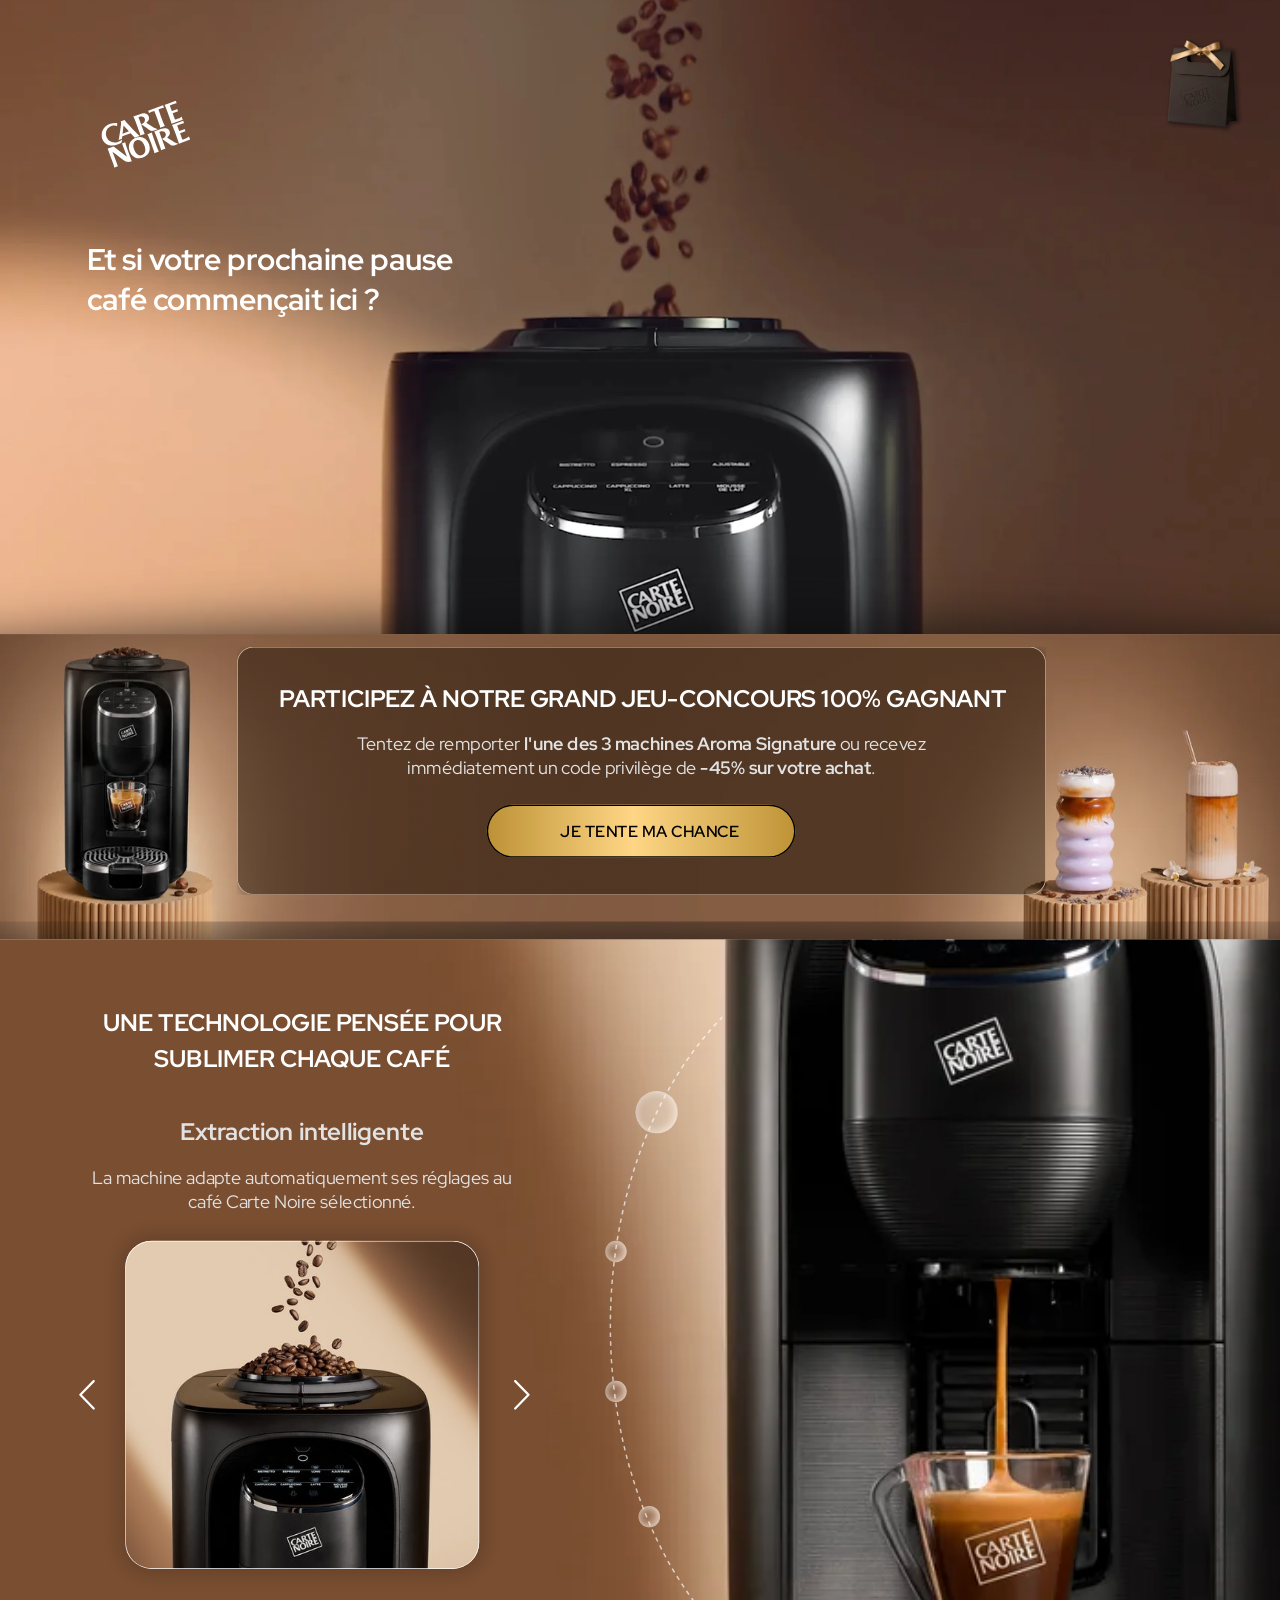
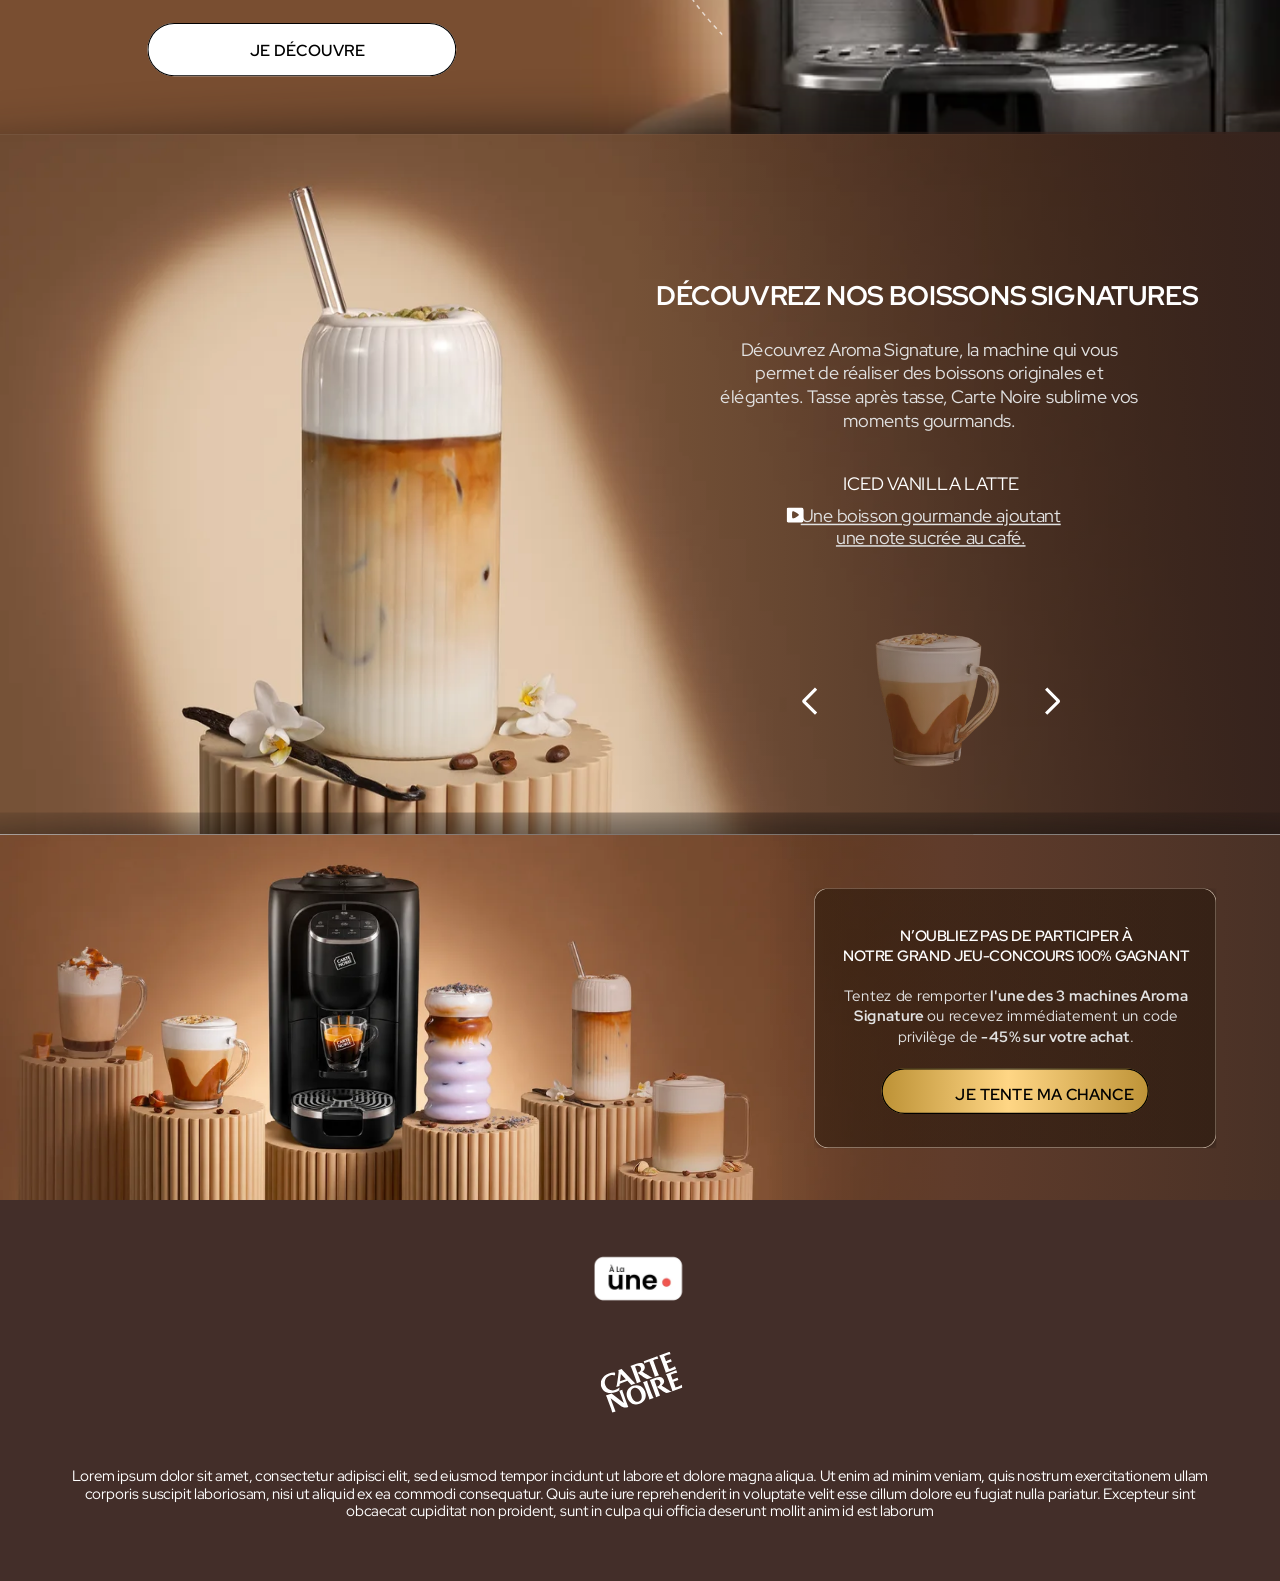
==== lp/carte-noire/index.html @ 30b87e98 "Carte Noire : landing page desktop reconstruite depuis le fichier Figma (sans Figma) Co-Authored-By:" ====
<!doctype html><html lang="fr"><head><meta charset="utf-8"><meta name="viewport" content="width=device-width,initial-scale=1"><title>Carte Noire – Landing page</title>
<link rel="preconnect" href="https://fonts.googleapis.com"><link href="https://fonts.googleapis.com/css2?family=Red+Hat+Display:wght@400;500;700;900&display=swap" rel="stylesheet">
<style>*{box-sizing:border-box;margin:0;padding:0}
html,body{background:#2b1a0e;overflow-x:hidden}
#wrap{position:relative;width:100%;overflow:hidden}
#lp{position:absolute;left:0;top:0;transform-origin:0 0;overflow:hidden}
.n{position:absolute}
.n.root{left:0!important;top:0!important}
.n>div{white-space:inherit}
.car .slide{position:absolute;left:0;top:0;width:100%;height:100%;display:none}
.car .slide.on{display:block}
[data-dir],.cta{cursor:pointer}
.cta{transition:transform .2s,filter .2s}
.cta:hover{transform:translateY(-2px);filter:brightness(1.08)}
</style></head><body><div id="wrap"><div id="lp" style="width:1728px;height:4295px"><div class="n root" style="left:0;top:0;width:1728px;height:4295px;overflow:hidden;background:linear-gradient(rgba(255,255,255,1),rgba(255,255,255,1));"><div class="n" style="left:0px;top:0px;width:1728px;height:856px;overflow:hidden;"><div class="n" style="left:0px;top:0px;width:1728px;height:856px;background:url(img/50243b9f4860fb8da219fff7454e0beaea31282c.webp) 0px -94px/1746.6px 1033px no-repeat;"></div><div class="n" style="left:117px;top:324px;width:499px;height:106px;display:flex;flex-direction:column;justify-content:flex-start;font-size:40px;line-height:53px;color:rgba(255,255,255,1);text-align:left;letter-spacing:0em;white-space:nowrap;font-family:'Red Hat Display',sans-serif;font-weight:700;"><div>Et si votre prochaine pause<br>café commençait ici ?</div></div><div class="n" style="left:117px;top:116px;width:156px;height:130.97px;overflow:hidden;"><div class="n" style="left:0.73px;top:0.74px;width:154.54px;height:129.51px;overflow:hidden;"><div class="n" style="left:0px;top:0px;width:154.54px;height:129.51px;overflow:hidden;"><div class="n" style="left:18.92px;top:19.36px;width:120.45px;height:90.49px;overflow:hidden;"><div class="n" style="left:23.17px;top:25.55px;width:28.64px;height:26.96px;"><svg width="28.64" height="26.96" viewBox="0 0 28.64 26.96" style="position:absolute;left:0;top:0;overflow:visible"><path d="M22.02 23.89L28.64 21.48L28.37 21.33C27.76 21.01 27.3 20.68 26.31 19.68C16.42 9.74 8.01 0.17 7.92 0.07L7.86 0L2.67 1.9L2.84 2.05C2.84 2.05 3.6 2.76 3.47 4.33C2.93 10.79 1.34 20.92 0.91 23.26C0.6 24.97 0.08 26.68 0.08 26.7L0 26.96L4.69 25.25L5.07 21.94L16.38 17.81L22.02 23.89ZM14.04 15.28L5.48 18.4L6.76 7.43L14.04 15.28Z" fill="rgba(255,255,255,1)" fill-rule="nonzero"/></svg></div><div class="n" style="left:43.84px;top:16.51px;width:32.86px;height:30px;"><svg width="32.86" height="30" viewBox="0 0 32.86 30" style="position:absolute;left:0;top:0;overflow:visible"><path d="M28.06 23.1L28.06 23.1L32.86 21.34L32.37 21.25C31.06 21.01 29.98 20.61 28.87 19.96C27.07 18.91 21.01 15.33 17.55 12.71C20.81 10.48 22.03 7.44 20.89 4.37C20.06 2.11 18.51 0.71 16.28 0.2C14.29 -0.25 11.77 0.05 8.98 1.07L8.97 1.07L0 4.35L0.12 4.5C0.12 4.5 0.7 5.25 1.51 7.28C4.31 14.37 6.49 20.26 8.77 26.99C9.32 28.62 9.35 29.79 9.35 29.8L9.35 30L15.3 27.83L6.96 5.18L8.32 4.69L8.32 4.69C11.74 3.44 14.41 4.41 15.47 7.27L15.48 7.31C16.15 9.12 15.49 10.64 14.82 11.61C13.95 12.86 12.51 13.92 10.87 14.52L10.63 14.61L10.84 14.76C10.84 14.76 18.38 20.06 21.65 22.37C24.06 24.08 25.7 23.96 28.06 23.1L28.06 23.1Z" fill="rgba(255,255,255,1)" fill-rule="nonzero"/></svg></div><div class="n" style="left:71.85px;top:37.2px;width:32.94px;height:29.92px;"><svg width="32.94" height="29.92" viewBox="0 0 32.94 29.92" style="position:absolute;left:0;top:0;overflow:visible"><path d="M28.95 19.85C27.16 18.81 21.1 15.26 17.65 12.65C20.91 10.42 22.13 7.4 21 4.34C20.18 2.09 18.63 0.7 16.4 0.2C14.42 -0.25 11.89 0.06 9.1 1.08L9.1 1.08L0 4.4L0.12 4.55C0.12 4.55 0.7 5.29 1.5 7.31C4.29 14.37 6.46 20.24 8.73 26.93C9.17 28.24 9.2 28.6 9.24 29.1C9.25 29.28 9.27 29.48 9.3 29.75L9.33 29.92L15.65 27.61L15.53 27.46C15.53 27.46 15.3 27.18 15 26.69L7.08 5.17L8.44 4.68C11.86 3.42 14.53 4.39 15.58 7.24L15.59 7.28C16.26 9.08 15.6 10.6 14.93 11.56C14.05 12.81 12.61 13.87 10.97 14.47L10.73 14.56L10.94 14.71C10.94 14.71 18.47 19.97 21.73 22.27C24.14 23.96 25.78 23.84 28.14 22.98L28.14 22.98L32.94 21.23L32.45 21.13C31.14 20.89 30.06 20.5 28.95 19.85L28.95 19.85Z" fill="rgba(255,255,255,1)" fill-rule="nonzero"/></svg></div><div class="n" style="left:37.78px;top:49.09px;width:28.19px;height:28.69px;"><svg width="28.19" height="28.69" viewBox="0 0 28.19 28.69" style="position:absolute;left:0;top:0;overflow:visible"><path d="M9.48 1.02L9.48 1.02C1.4 3.97 -1.9 11.11 1.08 19.21C2.51 23.08 4.97 25.94 8.2 27.47C11.43 29.01 15.14 29.09 18.94 27.7L18.95 27.7C26.9 24.8 30.09 17.64 27.07 9.46L27.06 9.43C25.63 5.54 23.25 2.69 20.17 1.19C17.05 -0.34 13.35 -0.4 9.48 1.02L9.48 1.02ZM21.04 11.77L21.06 11.8C23.37 18.09 22.18 22.79 17.85 24.37C15.75 25.13 13.64 24.85 11.74 23.54C9.83 22.22 8.23 19.93 7.13 16.93C4.88 10.83 6.19 5.88 10.47 4.31L10.47 4.31C12.55 3.55 14.66 3.88 16.57 5.27C18.43 6.62 19.97 8.87 21.04 11.77L21.04 11.77Z" fill="rgba(255,255,255,1)" fill-rule="nonzero"/></svg></div><div class="n" style="left:85.69px;top:0px;width:24.74px;height:31.15px;"><svg width="24.74" height="31.15" viewBox="0 0 24.74 31.15" style="position:absolute;left:0;top:0;overflow:visible"><path d="M16.64 3.59L15.31 0L0 5.59L0.12 5.74C0.12 5.75 0.7 6.49 1.51 8.52C4.31 15.59 6.47 21.47 8.75 28.18C9.31 29.82 9.48 30.97 9.48 30.98L9.51 31.15L24.74 25.59L23.16 21.3L23.01 21.5C22.99 21.52 21.37 23.15 17.74 24.48C15.22 25.39 14.5 25.59 14.29 25.64L11.09 16.97L18.38 14.3L17.17 11L17.03 11.07C15.76 11.72 12.96 12.76 9.95 13.86L7.21 6.41L10.51 5.2L12.64 4.43C14.31 3.82 15.82 3.21 16.64 3.59L16.64 3.59Z" fill="rgba(255,255,255,1)" fill-rule="nonzero"/></svg></div><div class="n" style="left:95.75px;top:27.3px;width:24.7px;height:31.05px;"><svg width="24.7" height="31.05" viewBox="0 0 24.7 31.05" style="position:absolute;left:0;top:0;overflow:visible"><path d="M16.63 3.58L15.32 0L0 5.59L0.12 5.74C0.12 5.75 0.7 6.49 1.5 8.51C4.29 15.55 6.45 21.41 8.72 28.09C9.27 29.72 9.44 30.87 9.44 30.88L9.46 31.05L24.7 25.49L23.13 21.22L22.97 21.42C22.96 21.44 21.33 23.06 17.7 24.39C15.19 25.3 14.46 25.5 14.25 25.55L11.07 16.91L18.36 14.25L17.15 10.96L17.01 11.03C15.74 11.68 12.95 12.71 9.93 13.81L7.2 6.4L10.51 5.19L12.63 4.42C14.3 3.81 15.81 3.2 16.64 3.58L16.63 3.58Z" fill="rgba(255,255,255,1)" fill-rule="nonzero"/></svg></div><div class="n" style="left:62.39px;top:42.78px;width:15.65px;height:27.78px;"><svg width="15.65" height="27.78" viewBox="0 0 15.65 27.78" style="position:absolute;left:0;top:0;overflow:visible"><path d="M14.15 22.82C11.54 16.24 9.39 10.37 6.94 3.19C6.24 1.13 6.2 0.2 6.2 0.19L6.19 0L0 2.26L0.12 2.41C0.12 2.42 0.7 3.16 1.5 5.18C4.29 12.23 6.46 18.1 8.73 24.79C9.17 26.1 9.2 26.46 9.24 26.96C9.25 27.15 9.27 27.35 9.3 27.61L9.33 27.78L15.65 25.47L15.53 25.32C15.52 25.31 14.78 24.41 14.15 22.82L14.15 22.82Z" fill="rgba(255,255,255,1)" fill-rule="nonzero"/></svg></div><div class="n" style="left:0px;top:30.3px;width:27.66px;height:30.44px;"><svg width="27.66" height="30.44" viewBox="0 0 27.66 30.44" style="position:absolute;left:0;top:0;overflow:visible"><path d="M27.66 22.29C25.99 23.77 24.12 24.89 21.97 25.67L21.96 25.67C15.58 28 9.03 25.03 6.72 18.76C5.62 15.77 5.7 12.64 6.96 9.94C8.2 7.29 10.46 5.25 13.34 4.2C16.98 2.87 19.53 3.61 20.46 3.98L21.05 4.2L21.08 3.57L21.19 0.17L21.07 0.15C18.38 -0.25 14.87 0.16 11.93 1.23C7.31 2.92 3.67 5.97 1.67 9.83C-0.18 13.4 -0.51 17.45 0.77 20.93L0.79 20.97C2.37 25.27 5.25 28.26 9.12 29.61C12.9 30.94 17.57 30.67 22.6 28.83C24.59 28.1 26.05 27.17 27.2 26.21L27.66 22.29L27.66 22.29Z" fill="rgba(255,255,255,1)" fill-rule="nonzero"/></svg></div><div class="n" style="left:7.89px;top:56.13px;width:33.05px;height:34.36px;"><svg width="33.05" height="34.36" viewBox="0 0 33.05 34.36" style="position:absolute;left:0;top:0;overflow:visible"><path d="M24.09 0L19.71 1.6L26.4 19.75L8.32 5.77L0 8.8L0.15 8.95C0.16 8.96 0.91 10.18 1.4 11.49L1.99 13.09C3.15 16.25 5.68 23.1 7.11 27.01C7.51 28.09 7.85 29.03 8.14 29.85C8.96 32.31 9.25 34.15 9.25 34.17L9.28 34.36L9.54 34.26L14.16 32.57L9.44 19.75L9.42 19.69L6.85 12.73L21.05 23.74C24.86 26.64 28.26 27.4 31.74 26.13L31.74 26.13L33.05 25.65L33 25.52C33 25.52 25.87 6.16 25.44 4.98C24.46 2.31 24.12 0.19 24.12 0.16L24.09 0Z" fill="rgba(255,255,255,1)" fill-rule="nonzero"/></svg></div><div class="n" style="left:63.76px;top:6.25px;width:22.73px;height:30.43px;"><svg width="22.73" height="30.43" viewBox="0 0 22.73 30.43" style="position:absolute;left:0;top:0;overflow:visible"><path d="M10.07 3.68L0 7.35L1.32 10.94C1.7 10.12 3.25 9.61 4.92 9L7.05 8.22L8.39 7.73L8.39 7.73C8.89 9.01 12.85 18.99 15.65 27.43C16.19 29.06 16.22 30.23 16.22 30.24L16.23 30.43L22.73 28.06L22.61 27.91C22.6 27.9 21.86 26.99 21.22 25.4C17.85 16.94 14.4 6.93 13.98 5.69L13.98 5.69L15.32 5.2L17.45 4.43C19.12 3.82 20.63 3.21 21.45 3.59L20.13 0L10.07 3.68L10.07 3.68Z" fill="rgba(255,255,255,1)" fill-rule="nonzero"/></svg></div></div></div></div></div></div><div class="n" style="left:-606px;top:834px;width:2995px;height:326px;border-radius:50%;background:linear-gradient(rgba(14,12,11,0.66),rgba(14,12,11,0.66));filter:blur(36.35px);"></div><div class="n" style="left:0px;top:856px;width:1728px;height:412px;background:url(img/65e8cf0b90587b5456b70ec21e1bebaf576ec3fa.webp) -30px -96.02px/1824px 528.23px no-repeat;"></div><div class="n" style="left:320px;top:873px;width:1092px;height:335px;overflow:hidden;"><div class="n" style="left:0px;top:0px;width:1092px;height:335px;border-radius:22px 22px 22px 22px;background:linear-gradient(rgba(27,14,3,0.47),rgba(27,14,3,0.47));box-shadow:3px 3px 13px 1px rgba(0,0,0,0.29),inset 0 0 0 1px rgba(212,192,174,1);"></div><div class="n" style="left:159px;top:116px;width:774px;height:64px;display:flex;flex-direction:column;justify-content:flex-start;font-size:24px;line-height:32px;color:rgba(226,226,226,1);text-align:center;letter-spacing:0em;white-space:nowrap;font-family:'Red Hat Display',sans-serif;font-weight:400;"><div><span style="font-weight:400;color:rgba(226,226,226,1);">Tentez de remporter </span><span style="font-weight:700;color:rgba(226,226,226,1);">l'une des 3 machines Aroma Signature</span><span style="font-weight:400;color:rgba(226,226,226,1);"> ou recevez</span><br><span style="font-weight:400;color:rgba(226,226,226,1);">immédiatement un code privilège de </span><span style="font-weight:700;color:rgba(226,226,226,1);">-45% sur votre achat</span><span style="font-weight:400;color:rgba(226,226,226,1);">.</span></div></div><div class="n" style="left:57px;top:50px;width:978px;height:42px;display:flex;flex-direction:column;justify-content:flex-start;font-size:32px;line-height:42.34px;color:rgba(255,255,255,1);text-align:left;letter-spacing:0em;white-space:nowrap;font-family:'Red Hat Display',sans-serif;font-weight:700;text-transform:uppercase;"><div>Participez à notre grand jeu-concours 100% gagnant</div></div><div class="n cta" style="left:337px;top:213px;width:417px;height:72px;border-radius:36px 36px 36px 36px;background:linear-gradient(90deg,rgba(190,147,55,1) 0.96%,rgba(255,214,133,1) 47.44%,rgba(190,147,55,1) 100%);box-shadow:inset 0 0 0 2px rgba(0,0,0,1);"><div class="n" style="left:99.5px;top:23.5px;width:218px;height:26px;display:flex;flex-direction:column;justify-content:flex-start;font-size:22px;line-height:26.4px;color:rgba(0,0,0,1);text-align:left;letter-spacing:0em;white-space:nowrap;font-family:'Red Hat Display',sans-serif;font-weight:600;text-transform:uppercase;"><div>Je tente ma chance</div></div></div></div><div class="n" style="left:-606px;top:1244px;width:2995px;height:1097px;overflow:hidden;"><div class="n" style="left:0px;top:0px;width:2995px;height:326px;border-radius:50%;background:linear-gradient(rgba(14,12,11,0.66),rgba(14,12,11,0.66));filter:blur(36.35px);"></div><div class="n car" data-car="av" data-count="4" style="left:606px;top:24px;width:1728px;height:1073px;"><div class="slide on"><div class="n" style="left:0px;top:0px;width:1728px;height:1073px;overflow:hidden;"><div class="n" style="left:0px;top:0px;width:1728px;height:1073px;background:url(img/91daee8307eb51e65524cdd7dc8566009d923035.webp) -1455.76px -1196.93px/4275.83px 2841.51px no-repeat;"></div><div class="n" style="left:169px;top:407px;width:478px;height:443.07px;border-radius:35.85px 35.85px 35.85px 35.85px;background:url(img/7c41151cd4c35c99de75540445196db7d1074bf4.jpg) 0px -154.5px/478px 597.5px no-repeat;box-shadow:0px 0px 22.15px 8.27px rgba(0,0,0,0.15),inset 0 0 0 0.92px rgba(255,255,255,1);"></div><div class="n" style="left:119px;top:239px;width:577px;height:132px;"><div class="n" style="left:0px;top:0px;width:577px;height:42px;display:flex;flex-direction:column;justify-content:flex-start;font-size:32px;line-height:42.34px;color:rgba(226,226,226,1);text-align:center;letter-spacing:0em;white-space:nowrap;font-family:'Red Hat Display',sans-serif;font-weight:700;"><div>Extraction intelligente</div></div><div class="n" style="left:0px;top:68px;width:577px;height:64px;display:flex;flex-direction:column;justify-content:flex-start;font-size:24px;line-height:32px;color:rgba(226,226,226,1);text-align:center;letter-spacing:0em;white-space:nowrap;font-family:'Red Hat Display',sans-serif;font-weight:400;"><div>La machine adapte automatiquement ses réglages
au<br>café Carte Noire sélectionné.</div></div></div><div class="n" style="left:105px;top:89px;width:606px;height:96px;display:flex;flex-direction:column;justify-content:flex-start;font-size:32px;line-height:48px;color:rgba(255,255,255,1);text-align:center;letter-spacing:0em;white-space:nowrap;font-family:'Red Hat Display',sans-serif;font-weight:700;text-transform:uppercase;"><div>Une technologie pensée pour<br>sublimer chaque café</div></div><div class="n" style="left:823.34px;top:103.8px;width:152px;height:835.92px;transform-origin:0 0;transform:matrix(1,0,0,1,0,0);"><svg width="152" height="835.92" viewBox="0 0 152 835.92" style="position:absolute;left:0;top:0;overflow:visible"><path d="M149.43 830.43C150.29 831.31 151.14 832.19 152 833.06L152 835.92C150.66 834.56 149.32 833.19 147.99 831.81L149.43 830.43ZM141.34 821.77C142.67 823.23 144 824.68 145.34 826.11L144.61 826.79L143.88 827.48C142.54 826.03 141.19 824.58 139.86 823.11L141.34 821.77ZM133.48 812.85C134.77 814.36 136.08 815.86 137.39 817.35L136.64 818.01L135.89 818.67C134.57 817.17 133.26 815.67 131.96 814.15L132.72 813.5L133.48 812.85ZM125.9 803.76C127.15 805.3 128.4 806.82 129.66 808.33L128.89 808.97L128.13 809.62C126.86 808.1 125.6 806.56 124.35 805.02L125.13 804.39L125.9 803.76ZM118.54 794.42C119.75 796 120.96 797.56 122.19 799.11L121.4 799.73L120.62 800.35C119.39 798.79 118.17 797.22 116.95 795.64L118.54 794.42ZM111.45 784.93C112.62 786.54 113.79 788.13 114.97 789.71L113.37 790.91C112.18 789.32 111.01 787.72 109.83 786.11L111.45 784.93ZM104.59 775.24C105.71 776.86 106.84 778.48 107.97 780.09L107.16 780.66L107.16 780.66L106.34 781.24C105.2 779.63 104.07 778.01 102.94 776.37L104.59 775.24ZM97.97 765.38C99.06 767.04 100.16 768.7 101.26 770.34L99.6 771.46C98.49 769.81 97.39 768.14 96.3 766.47L97.14 765.93L97.97 765.38ZM91.61 755.37C92.65 757.05 93.69 758.72 94.75 760.38L93.06 761.45C92 759.78 90.95 758.11 89.91 756.43L91.61 755.37ZM85.46 745.19C86.47 746.91 87.48 748.62 88.51 750.31L87.65 750.83L87.65 750.83L87.29 751.05L86.8 751.34C85.77 749.64 84.75 747.93 83.73 746.21L85.46 745.19ZM79.57 734.91C80.53 736.64 81.5 738.35 82.48 740.06L80.75 741.05C79.77 739.34 78.79 737.62 77.82 735.88L79.57 734.91ZM73.89 724.44C74.82 726.21 75.76 727.96 76.71 729.7L74.95 730.66C74 728.91 73.05 727.15 72.12 725.38L73 724.91L73.89 724.44ZM68.47 713.92C69.35 715.69 70.25 717.45 71.15 719.2L69.37 720.12C68.47 718.36 67.57 716.59 66.68 714.81L67.57 714.37L68.47 713.92ZM63.24 703.21C64.1 705.01 64.96 706.8 65.83 708.58L64.93 709.02L64.03 709.46C63.16 707.67 62.29 705.87 61.44 704.07L62.34 703.64L63.24 703.21ZM58.28 692.46C59.09 694.27 59.91 696.07 60.74 697.86L59.83 698.28L59.83 698.28L58.92 698.7C58.09 696.9 57.27 695.09 56.45 693.28L57.36 692.87L58.28 692.46ZM53.51 681.55C54.28 683.38 55.07 685.2 55.86 687.02L54.95 687.42L54.03 687.82C53.24 686 52.45 684.17 51.67 682.33L53.51 681.55ZM48.98 670.6C49.72 672.44 50.47 674.27 51.22 676.09L49.38 676.86C48.62 675.03 47.87 673.19 47.13 671.34L48.06 670.97L48.98 670.6ZM44.66 659.5C45.36 661.36 46.07 663.21 46.79 665.06L45.86 665.42L45.86 665.42L44.93 665.78C44.21 663.93 43.49 662.08 42.79 660.21L44.66 659.5ZM40.57 648.38C41.24 650.24 41.91 652.11 42.59 653.96L40.72 654.65C40.03 652.79 39.36 650.92 38.69 649.05L39.63 648.71L40.57 648.38ZM36.68 637.13C37.31 639.01 37.95 640.88 38.6 642.75L37.65 643.08L36.71 643.41C36.06 641.53 35.42 639.65 34.79 637.76L36.68 637.13ZM33.03 625.85C33.62 627.74 34.22 629.62 34.83 631.5L32.93 632.12C32.32 630.23 31.71 628.34 31.12 626.44L33.03 625.85ZM29.56 614.45C30.12 616.36 30.69 618.26 31.27 620.15L29.35 620.73C28.78 618.83 28.21 616.93 27.65 615.02L29.56 614.45ZM26.33 603.04C26.85 604.96 27.38 606.87 27.92 608.77L26 609.31C25.46 607.4 24.93 605.49 24.4 603.57L26.33 603.04ZM23.29 591.53C23.78 593.46 24.28 595.38 24.78 597.29L22.85 597.8C22.34 595.88 21.84 593.95 21.35 592.02L22.32 591.78L23.29 591.53ZM20.47 580.01C20.92 581.94 21.39 583.87 21.86 585.79L19.92 586.26C19.44 584.34 18.98 582.41 18.53 580.47L20.47 580.01ZM17.85 568.39C18.27 570.34 18.7 572.27 19.13 574.21L17.18 574.65C16.74 572.71 16.31 570.76 15.89 568.82L16.87 568.6L17.85 568.39ZM15.44 556.79C15.82 558.73 16.22 560.67 16.62 562.6L14.66 563.01C14.26 561.07 13.86 559.12 13.48 557.17L15.44 556.79ZM13.22 545.07C13.57 547.03 13.94 548.99 14.3 550.94L12.34 551.31C11.97 549.35 11.61 547.39 11.25 545.43L13.22 545.07ZM11.22 533.4C11.54 535.35 11.86 537.3 12.2 539.25L10.23 539.58C9.89 537.63 9.56 535.68 9.25 533.72L9.29 533.71L11.22 533.4ZM9.41 521.61C9.69 523.59 9.99 525.55 10.29 527.52L8.31 527.82C8.01 525.85 7.72 523.88 7.43 521.9L8.42 521.76L9.41 521.61ZM7.8 509.87C8.06 511.84 8.32 513.8 8.58 515.75L7.59 515.89L6.6 516.02C6.33 514.06 6.07 512.09 5.82 510.13L6.81 510L7.8 509.87ZM6.39 498.04C6.61 500.02 6.84 502 7.08 503.97L6.08 504.09L5.09 504.21C4.85 502.23 4.63 500.25 4.41 498.26L6.39 498.04ZM5.18 486.24C5.37 488.21 5.56 490.18 5.76 492.14L4.77 492.24L3.77 492.34C3.57 490.38 3.38 488.41 3.19 486.43L4.19 486.34L5.18 486.24ZM4.17 474.39C4.32 476.37 4.48 478.35 4.65 480.33L3.66 480.41L3.66 480.41L2.66 480.5C2.49 478.51 2.33 476.53 2.18 474.54L4.17 474.39ZM3.35 462.54C3.47 464.51 3.6 466.48 3.73 468.45L2.74 468.52L2.74 468.52L1.74 468.58C1.6 466.61 1.48 464.64 1.36 462.66L3.35 462.54ZM2.73 450.67C2.81 452.65 2.91 454.63 3.01 456.61L2.01 456.66L1.02 456.72C0.91 454.73 0.82 452.74 0.73 450.75L1.73 450.71L2.73 450.67ZM2.29 438.78C2.35 440.76 2.41 442.73 2.48 444.7L0.49 444.77C0.41 442.8 0.35 440.82 0.29 438.84L2.29 438.78ZM2.05 426.91C2.08 428.89 2.11 430.88 2.15 432.85L1.15 432.87L0.15 432.89C0.11 430.91 0.08 428.92 0.06 426.93L2.05 426.91ZM2.01 414.97C2 415.97 2 416.96 2 417.96C2 418.95 2 419.95 2.01 420.95L0.01 420.95C0 419.96 0 418.96 0 417.96C0 416.96 0 415.96 0.01 414.96L2.01 414.97ZM2.15 403.06C2.11 405.04 2.08 407.02 2.05 409.01L1.05 409L0.06 408.98C0.08 406.99 0.11 405.01 0.15 403.02L2.15 403.06ZM2.48 391.22C2.41 393.19 2.35 395.16 2.29 397.13L0.29 397.08C0.35 395.1 0.41 393.12 0.49 391.14L2.48 391.22ZM2.02 379.25L2.01 379.25L3.01 379.3C2.91 381.28 2.81 383.27 2.73 385.25L0.73 385.16L0.73 385.16C0.82 383.17 0.91 381.18 1.02 379.2L2.02 379.25ZM3.73 367.47C3.6 369.43 3.47 371.4 3.35 373.38L1.36 373.26C1.48 371.28 1.6 369.3 1.74 367.33L3.73 367.47ZM4.65 355.59C4.48 357.57 4.32 359.55 4.17 361.53L2.18 361.38C2.33 359.39 2.49 357.4 2.66 355.42L4.65 355.59ZM4.77 343.67L4.77 343.67L5.76 343.78C5.56 345.74 5.37 347.7 5.18 349.67L3.19 349.49C3.38 347.51 3.57 345.54 3.77 343.57L4.77 343.67ZM6.08 331.83L6.08 331.83L7.08 331.95C6.84 333.92 6.61 335.89 6.39 337.87L4.41 337.65C4.63 335.67 4.85 333.69 5.09 331.71L6.08 331.83ZM7.59 320.03L7.59 320.03L8.58 320.17C8.32 322.12 8.06 324.08 7.8 326.04L5.82 325.79C6.07 323.82 6.33 321.86 6.6 319.9L7.59 320.03ZM9.3 308.25L9.3 308.25L10.29 308.4C9.99 310.36 9.69 312.33 9.41 314.3L7.43 314.02C7.72 312.04 8.01 310.06 8.31 308.1L9.3 308.25ZM12.2 296.67C11.86 298.62 11.54 300.57 11.22 302.52L9.25 302.2C9.41 301.17 9.58 300.14 9.75 299.11L10.23 296.33L12.2 296.67ZM13.32 284.79L13.32 284.79L14.3 284.98C13.94 286.93 13.57 288.88 13.22 290.84L11.25 290.49C11.61 288.52 11.97 286.56 12.34 284.6L13.32 284.79ZM16.62 273.31C16.22 275.25 15.82 277.19 15.44 279.13L13.48 278.74C13.86 276.79 14.26 274.85 14.66 272.91L16.62 273.31ZM19.13 261.71C18.7 263.64 18.27 265.58 17.85 267.52L15.89 267.1C16.31 265.15 16.74 263.21 17.18 261.27L19.13 261.71ZM20.89 249.89L20.88 249.89L21.86 250.13C21.39 252.05 20.92 253.97 20.47 255.9L18.53 255.45C18.98 253.51 19.44 251.58 19.92 249.65L20.89 249.89ZM23.82 238.37L23.81 238.37L24.78 238.63C24.28 240.54 23.78 242.46 23.29 244.39L21.35 243.89C21.84 241.96 22.34 240.04 22.85 238.12L23.82 238.37ZM26.96 226.88L26.96 226.88L27.92 227.15C27.38 229.05 26.85 230.96 26.33 232.87L24.4 232.34C24.93 230.43 25.46 228.51 26 226.6L26.96 226.88ZM31.27 215.77C30.69 217.66 30.12 219.56 29.56 221.46L28.61 221.18L28.61 221.18L27.65 220.9C28.21 218.99 28.78 217.08 29.35 215.18L31.27 215.77ZM34.83 204.41C34.22 206.29 33.62 208.18 33.03 210.07L31.12 209.47C31.71 207.57 32.32 205.68 32.93 203.8L34.83 204.41ZM38.6 193.16C37.95 195.03 37.31 196.91 36.68 198.79L34.79 198.16C35.42 196.27 36.06 194.39 36.71 192.51L38.6 193.16ZM42.59 181.96C41.91 183.81 41.24 185.67 40.57 187.54L38.69 186.87C39.36 184.99 40.03 183.13 40.72 181.27L42.59 181.96ZM46.79 170.86C46.07 172.7 45.36 174.55 44.66 176.41L42.79 175.71C43.49 173.84 44.21 171.98 44.93 170.13L46.79 170.86ZM51.22 159.82C50.47 161.65 49.72 163.48 48.98 165.32L48.06 164.95L47.13 164.57C47.87 162.73 48.62 160.89 49.38 159.06L51.22 159.82ZM55.86 148.9C55.07 150.71 54.28 152.54 53.51 154.37L52.59 153.98L52.59 153.98L51.67 153.59C52.45 151.75 53.24 149.92 54.03 148.1L55.86 148.9ZM59.83 137.64L59.83 137.64L60.74 138.06C59.91 139.85 59.09 141.65 58.28 143.46L57.36 143.04L56.45 142.64C57.27 140.82 58.09 139.02 58.92 137.22L59.83 137.64ZM65.83 127.33C64.96 129.12 64.1 130.91 63.24 132.71L61.44 131.85C62.29 130.04 63.16 128.25 64.03 126.46L65.83 127.33ZM71.15 116.72C70.25 118.47 69.35 120.23 68.47 122L66.68 121.1C67.57 119.33 68.47 117.56 69.37 115.8L71.15 116.72ZM76.71 106.21C75.76 107.96 74.82 109.71 73.89 111.47L72.12 110.54C73.05 108.77 74 107.01 74.95 105.26L76.71 106.21ZM82.48 95.86C81.5 97.56 80.53 99.28 79.57 101.01L77.82 100.03C78.79 98.3 79.76 96.58 80.75 94.86L82.48 95.86ZM88.51 85.6C87.48 87.3 86.47 89.01 85.46 90.72L83.73 89.71C84.75 87.99 85.77 86.27 86.8 84.57L88.51 85.6ZM94.75 75.54C93.69 77.2 92.65 78.87 91.61 80.54L89.91 79.49C90.95 77.8 92 76.13 93.06 74.47L94.75 75.54ZM101.26 65.58C100.16 67.22 99.06 68.87 97.97 70.54L97.14 69.99L97.14 69.99L96.3 69.44C97.39 67.77 98.49 66.11 99.6 64.46L101.26 65.58ZM107.16 55.25L107.16 55.25L107.97 55.83C106.84 57.44 105.71 59.05 104.59 60.68L102.94 59.54C104.07 57.91 105.2 56.29 106.34 54.68L107.16 55.25ZM114.97 46.21C113.79 47.79 112.62 49.38 111.45 50.98L110.64 50.4L110.64 50.4L109.83 49.81C110.53 48.85 111.23 47.9 111.93 46.95L113.37 45.01L114.97 46.21ZM122.19 36.8C120.96 38.36 119.75 39.92 118.54 41.49L116.95 40.28C118.17 38.7 119.39 37.12 120.62 35.57L122.19 36.8ZM128.13 26.3L128.9 26.94L128.89 26.94L129.66 27.58C128.4 29.09 127.15 30.62 125.9 32.16L124.35 30.9C125.6 29.35 126.86 27.82 128.13 26.3L128.13 26.3ZM136.64 17.91L136.64 17.91L137.39 18.57C136.08 20.06 134.77 21.56 133.48 23.07L132.72 22.42L131.96 21.77C133.26 20.25 134.57 18.74 135.89 17.25L136.64 17.91ZM145.34 9.8C144 11.24 142.67 12.69 141.34 14.15L139.86 12.8L139.86 12.8C141.19 11.34 142.54 9.88 143.88 8.44L145.34 9.8ZM152 2.85C151.14 3.73 150.29 4.61 149.43 5.49L147.99 4.1C149.32 2.72 150.66 1.36 152 0L152 2.85Z" fill="rgba(255,255,255,0.68)" fill-rule="nonzero"/></svg></div><div class="n" style="left:817px;top:205px;width:98px;height:589px;overflow:hidden;"><div class="n" style="left:41px;top:0px;width:57px;height:57px;border-radius:50%;background:linear-gradient(rgba(255,255,255,0.26),rgba(255,255,255,0.26));box-shadow:inset -4px -2px 11.1px 0px rgba(255,241,230,0.73),inset 3px 4px 8.3px 0px rgba(222,213,206,0.46);"></div><div class="n" style="left:0px;top:202px;width:29px;height:29px;border-radius:50%;background:linear-gradient(rgba(255,255,255,0.1),rgba(255,255,255,0.1));box-shadow:inset -4px -2px 11.1px 0px rgba(255,241,230,0.73),inset 3px 4px 8.3px 0px rgba(222,213,206,0.46);"></div><div class="n" style="left:0px;top:391px;width:29px;height:29px;border-radius:50%;background:linear-gradient(rgba(255,255,255,0.1),rgba(255,255,255,0.1));box-shadow:inset -4px -2px 11.1px 0px rgba(255,241,230,0.73),inset 3px 4px 8.3px 0px rgba(222,213,206,0.46);"></div><div class="n" style="left:45px;top:560px;width:29px;height:29px;border-radius:50%;background:linear-gradient(rgba(255,255,255,0.1),rgba(255,255,255,0.1));box-shadow:inset -4px -2px 11.1px 0px rgba(255,241,230,0.73),inset 3px 4px 8.3px 0px rgba(222,213,206,0.46);"></div></div><div class="n" style="left:720px;top:591px;width:48px;height:48px;transform-origin:0 0;transform:matrix(-1,0,0,1,0,0);overflow:hidden;" data-dir="1"><div class="n" style="left:5px;top:3.99px;width:21.01px;height:40.02px;"><svg width="21.01" height="40.02" viewBox="0 0 21.01 40.02" style="position:absolute;left:0;top:0;overflow:visible"><path d="M3.59 20.01L20.57 2.56C20.71 2.42 20.83 2.25 20.9 2.07C20.97 1.88 21.01 1.69 21.01 1.49C21.01 1.29 20.97 1.09 20.89 0.91C20.81 0.73 20.7 0.56 20.56 0.42C20.42 0.29 20.25 0.18 20.06 0.1C19.88 0.03 19.68 0 19.48 0C19.28 0 19.09 0.05 18.91 0.13C18.73 0.21 18.56 0.32 18.42 0.47L0.42 18.97C0.15 19.25 0 19.62 0 20.01C0 20.4 0.15 20.78 0.42 21.06L18.42 39.56C18.56 39.7 18.73 39.82 18.91 39.9C19.09 39.98 19.28 40.02 19.48 40.02C19.68 40.03 19.88 39.99 20.06 39.92C20.25 39.85 20.42 39.74 20.56 39.6C20.7 39.46 20.81 39.29 20.89 39.11C20.97 38.93 21.01 38.73 21.01 38.54C21.01 38.34 20.97 38.14 20.9 37.96C20.83 37.77 20.71 37.61 20.57 37.47L3.59 20.01Z" fill="rgba(255,255,255,1)" fill-rule="nonzero"/></svg></div></div><div class="n" style="left:102px;top:591px;width:48px;height:48px;overflow:hidden;" data-dir="-1"><div class="n" style="left:5px;top:3.99px;width:21.01px;height:40.02px;"><svg width="21.01" height="40.02" viewBox="0 0 21.01 40.02" style="position:absolute;left:0;top:0;overflow:visible"><path d="M3.59 20.01L20.57 2.56C20.71 2.42 20.83 2.25 20.9 2.07C20.97 1.88 21.01 1.69 21.01 1.49C21.01 1.29 20.97 1.09 20.89 0.91C20.81 0.73 20.7 0.56 20.56 0.42C20.42 0.29 20.25 0.18 20.06 0.1C19.88 0.03 19.68 0 19.48 0C19.28 0 19.09 0.05 18.91 0.13C18.73 0.21 18.56 0.32 18.42 0.47L0.42 18.97C0.15 19.25 0 19.62 0 20.01C0 20.4 0.15 20.78 0.42 21.06L18.42 39.56C18.56 39.7 18.73 39.82 18.91 39.9C19.09 39.98 19.28 40.02 19.48 40.02C19.68 40.03 19.88 39.99 20.06 39.92C20.25 39.85 20.42 39.74 20.56 39.6C20.7 39.46 20.81 39.29 20.89 39.11C20.97 38.93 21.01 38.73 21.01 38.54C21.01 38.34 20.97 38.14 20.9 37.96C20.83 37.77 20.71 37.61 20.57 37.47L3.59 20.01Z" fill="rgba(255,255,255,1)" fill-rule="nonzero"/></svg></div></div></div></div><div class="slide"><div class="n" style="left:0px;top:0px;width:1728px;height:1073px;overflow:hidden;"><div class="n" style="left:0px;top:0px;width:1728px;height:1073px;background:url(img/91daee8307eb51e65524cdd7dc8566009d923035.webp) -1455.76px -1196.93px/4275.83px 2841.51px no-repeat;"></div><div class="n" style="left:169px;top:407px;width:478px;height:443.07px;border-radius:35.85px 35.85px 35.85px 35.85px;background:url(img/8f3d83209723f42acdd4acaecbbab9cc53c23c26.jpg) -91.2px 0px/627.09px 443.07px no-repeat;box-shadow:0px 0px 22.15px 8.27px rgba(0,0,0,0.15),inset 0 0 0 0.92px rgba(255,255,255,1);"></div><div class="n" style="left:119px;top:239px;width:577px;height:132px;"><div class="n" style="left:0px;top:0px;width:577px;height:42px;display:flex;flex-direction:column;justify-content:flex-start;font-size:32px;line-height:42.34px;color:rgba(226,226,226,1);text-align:center;letter-spacing:0em;white-space:nowrap;font-family:'Red Hat Display',sans-serif;font-weight:700;"><div>Connectée à votre quotidien</div></div><div class="n" style="left:0px;top:68px;width:577px;height:64px;display:flex;flex-direction:column;justify-content:flex-start;font-size:24px;line-height:32px;color:rgba(226,226,226,1);text-align:center;letter-spacing:0em;white-space:nowrap;font-family:'Red Hat Display',sans-serif;font-weight:400;"><div>Pilotez votre machine, personnalisez vos recettes et<br>découvrez de nouvelles boissons depuis l'application.</div></div></div><div class="n" style="left:105px;top:89px;width:606px;height:96px;display:flex;flex-direction:column;justify-content:flex-start;font-size:36px;line-height:48px;color:rgba(255,255,255,1);text-align:center;letter-spacing:0em;white-space:nowrap;font-family:'Red Hat Display',sans-serif;font-weight:700;text-transform:uppercase;"><div>Une technologie pensée pour<br>sublimer chaque café</div></div><div class="n" style="left:823.34px;top:103.8px;width:152px;height:835.92px;transform-origin:0 0;transform:matrix(1,0,0,1,0,0);"><svg width="152" height="835.92" viewBox="0 0 152 835.92" style="position:absolute;left:0;top:0;overflow:visible"><path d="M149.43 830.43C150.29 831.31 151.14 832.19 152 833.06L152 835.92C150.66 834.56 149.32 833.19 147.99 831.81L149.43 830.43ZM141.34 821.77C142.67 823.23 144 824.68 145.34 826.11L144.61 826.79L143.88 827.48C142.54 826.03 141.19 824.58 139.86 823.11L141.34 821.77ZM133.48 812.85C134.77 814.36 136.08 815.86 137.39 817.35L136.64 818.01L135.89 818.67C134.57 817.17 133.26 815.67 131.96 814.15L132.72 813.5L133.48 812.85ZM125.9 803.76C127.15 805.3 128.4 806.82 129.66 808.33L128.89 808.97L128.13 809.62C126.86 808.1 125.6 806.56 124.35 805.02L125.13 804.39L125.9 803.76ZM118.54 794.42C119.75 796 120.96 797.56 122.19 799.11L121.4 799.73L120.62 800.35C119.39 798.79 118.17 797.22 116.95 795.64L118.54 794.42ZM111.45 784.93C112.62 786.54 113.79 788.13 114.97 789.71L113.37 790.91C112.18 789.32 111.01 787.72 109.83 786.11L111.45 784.93ZM104.59 775.24C105.71 776.86 106.84 778.48 107.97 780.09L107.16 780.66L107.16 780.66L106.34 781.24C105.2 779.63 104.07 778.01 102.94 776.37L104.59 775.24ZM97.97 765.38C99.06 767.04 100.16 768.7 101.26 770.34L99.6 771.46C98.49 769.81 97.39 768.14 96.3 766.47L97.14 765.93L97.97 765.38ZM91.61 755.37C92.65 757.05 93.69 758.72 94.75 760.38L93.06 761.45C92 759.78 90.95 758.11 89.91 756.43L91.61 755.37ZM85.46 745.19C86.47 746.91 87.48 748.62 88.51 750.31L87.65 750.83L87.65 750.83L87.29 751.05L86.8 751.34C85.77 749.64 84.75 747.93 83.73 746.21L85.46 745.19ZM79.57 734.91C80.53 736.64 81.5 738.35 82.48 740.06L80.75 741.05C79.77 739.34 78.79 737.62 77.82 735.88L79.57 734.91ZM73.89 724.44C74.82 726.21 75.76 727.96 76.71 729.7L74.95 730.66C74 728.91 73.05 727.15 72.12 725.38L73 724.91L73.89 724.44ZM68.47 713.92C69.35 715.69 70.25 717.45 71.15 719.2L69.37 720.12C68.47 718.36 67.57 716.59 66.68 714.81L67.57 714.37L68.47 713.92ZM63.24 703.21C64.1 705.01 64.96 706.8 65.83 708.58L64.93 709.02L64.03 709.46C63.16 707.67 62.29 705.87 61.44 704.07L62.34 703.64L63.24 703.21ZM58.28 692.46C59.09 694.27 59.91 696.07 60.74 697.86L59.83 698.28L59.83 698.28L58.92 698.7C58.09 696.9 57.27 695.09 56.45 693.28L57.36 692.87L58.28 692.46ZM53.51 681.55C54.28 683.38 55.07 685.2 55.86 687.02L54.95 687.42L54.03 687.82C53.24 686 52.45 684.17 51.67 682.33L53.51 681.55ZM48.98 670.6C49.72 672.44 50.47 674.27 51.22 676.09L49.38 676.86C48.62 675.03 47.87 673.19 47.13 671.34L48.06 670.97L48.98 670.6ZM44.66 659.5C45.36 661.36 46.07 663.21 46.79 665.06L45.86 665.42L45.86 665.42L44.93 665.78C44.21 663.93 43.49 662.08 42.79 660.21L44.66 659.5ZM40.57 648.38C41.24 650.24 41.91 652.11 42.59 653.96L40.72 654.65C40.03 652.79 39.36 650.92 38.69 649.05L39.63 648.71L40.57 648.38ZM36.68 637.13C37.31 639.01 37.95 640.88 38.6 642.75L37.65 643.08L36.71 643.41C36.06 641.53 35.42 639.65 34.79 637.76L36.68 637.13ZM33.03 625.85C33.62 627.74 34.22 629.62 34.83 631.5L32.93 632.12C32.32 630.23 31.71 628.34 31.12 626.44L33.03 625.85ZM29.56 614.45C30.12 616.36 30.69 618.26 31.27 620.15L29.35 620.73C28.78 618.83 28.21 616.93 27.65 615.02L29.56 614.45ZM26.33 603.04C26.85 604.96 27.38 606.87 27.92 608.77L26 609.31C25.46 607.4 24.93 605.49 24.4 603.57L26.33 603.04ZM23.29 591.53C23.78 593.46 24.28 595.38 24.78 597.29L22.85 597.8C22.34 595.88 21.84 593.95 21.35 592.02L22.32 591.78L23.29 591.53ZM20.47 580.01C20.92 581.94 21.39 583.87 21.86 585.79L19.92 586.26C19.44 584.34 18.98 582.41 18.53 580.47L20.47 580.01ZM17.85 568.39C18.27 570.34 18.7 572.27 19.13 574.21L17.18 574.65C16.74 572.71 16.31 570.76 15.89 568.82L16.87 568.6L17.85 568.39ZM15.44 556.79C15.82 558.73 16.22 560.67 16.62 562.6L14.66 563.01C14.26 561.07 13.86 559.12 13.48 557.17L15.44 556.79ZM13.22 545.07C13.57 547.03 13.94 548.99 14.3 550.94L12.34 551.31C11.97 549.35 11.61 547.39 11.25 545.43L13.22 545.07ZM11.22 533.4C11.54 535.35 11.86 537.3 12.2 539.25L10.23 539.58C9.89 537.63 9.56 535.68 9.25 533.72L9.29 533.71L11.22 533.4ZM9.41 521.61C9.69 523.59 9.99 525.55 10.29 527.52L8.31 527.82C8.01 525.85 7.72 523.88 7.43 521.9L8.42 521.76L9.41 521.61ZM7.8 509.87C8.06 511.84 8.32 513.8 8.58 515.75L7.59 515.89L6.6 516.02C6.33 514.06 6.07 512.09 5.82 510.13L6.81 510L7.8 509.87ZM6.39 498.04C6.61 500.02 6.84 502 7.08 503.97L6.08 504.09L5.09 504.21C4.85 502.23 4.63 500.25 4.41 498.26L6.39 498.04ZM5.18 486.24C5.37 488.21 5.56 490.18 5.76 492.14L4.77 492.24L3.77 492.34C3.57 490.38 3.38 488.41 3.19 486.43L4.19 486.34L5.18 486.24ZM4.17 474.39C4.32 476.37 4.48 478.35 4.65 480.33L3.66 480.41L3.66 480.41L2.66 480.5C2.49 478.51 2.33 476.53 2.18 474.54L4.17 474.39ZM3.35 462.54C3.47 464.51 3.6 466.48 3.73 468.45L2.74 468.52L2.74 468.52L1.74 468.58C1.6 466.61 1.48 464.64 1.36 462.66L3.35 462.54ZM2.73 450.67C2.81 452.65 2.91 454.63 3.01 456.61L2.01 456.66L1.02 456.72C0.91 454.73 0.82 452.74 0.73 450.75L1.73 450.71L2.73 450.67ZM2.29 438.78C2.35 440.76 2.41 442.73 2.48 444.7L0.49 444.77C0.41 442.8 0.35 440.82 0.29 438.84L2.29 438.78ZM2.05 426.91C2.08 428.89 2.11 430.88 2.15 432.85L1.15 432.87L0.15 432.89C0.11 430.91 0.08 428.92 0.06 426.93L2.05 426.91ZM2.01 414.97C2 415.97 2 416.96 2 417.96C2 418.95 2 419.95 2.01 420.95L0.01 420.95C0 419.96 0 418.96 0 417.96C0 416.96 0 415.96 0.01 414.96L2.01 414.97ZM2.15 403.06C2.11 405.04 2.08 407.02 2.05 409.01L1.05 409L0.06 408.98C0.08 406.99 0.11 405.01 0.15 403.02L2.15 403.06ZM2.48 391.22C2.41 393.19 2.35 395.16 2.29 397.13L0.29 397.08C0.35 395.1 0.41 393.12 0.49 391.14L2.48 391.22ZM2.02 379.25L2.01 379.25L3.01 379.3C2.91 381.28 2.81 383.27 2.73 385.25L0.73 385.16L0.73 385.16C0.82 383.17 0.91 381.18 1.02 379.2L2.02 379.25ZM3.73 367.47C3.6 369.43 3.47 371.4 3.35 373.38L1.36 373.26C1.48 371.28 1.6 369.3 1.74 367.33L3.73 367.47ZM4.65 355.59C4.48 357.57 4.32 359.55 4.17 361.53L2.18 361.38C2.33 359.39 2.49 357.4 2.66 355.42L4.65 355.59ZM4.77 343.67L4.77 343.67L5.76 343.78C5.56 345.74 5.37 347.7 5.18 349.67L3.19 349.49C3.38 347.51 3.57 345.54 3.77 343.57L4.77 343.67ZM6.08 331.83L6.08 331.83L7.08 331.95C6.84 333.92 6.61 335.89 6.39 337.87L4.41 337.65C4.63 335.67 4.85 333.69 5.09 331.71L6.08 331.83ZM7.59 320.03L7.59 320.03L8.58 320.17C8.32 322.12 8.06 324.08 7.8 326.04L5.82 325.79C6.07 323.82 6.33 321.86 6.6 319.9L7.59 320.03ZM9.3 308.25L9.3 308.25L10.29 308.4C9.99 310.36 9.69 312.33 9.41 314.3L7.43 314.02C7.72 312.04 8.01 310.06 8.31 308.1L9.3 308.25ZM12.2 296.67C11.86 298.62 11.54 300.57 11.22 302.52L9.25 302.2C9.41 301.17 9.58 300.14 9.75 299.11L10.23 296.33L12.2 296.67ZM13.32 284.79L13.32 284.79L14.3 284.98C13.94 286.93 13.57 288.88 13.22 290.84L11.25 290.49C11.61 288.52 11.97 286.56 12.34 284.6L13.32 284.79ZM16.62 273.31C16.22 275.25 15.82 277.19 15.44 279.13L13.48 278.74C13.86 276.79 14.26 274.85 14.66 272.91L16.62 273.31ZM19.13 261.71C18.7 263.64 18.27 265.58 17.85 267.52L15.89 267.1C16.31 265.15 16.74 263.21 17.18 261.27L19.13 261.71ZM20.89 249.89L20.88 249.89L21.86 250.13C21.39 252.05 20.92 253.97 20.47 255.9L18.53 255.45C18.98 253.51 19.44 251.58 19.92 249.65L20.89 249.89ZM23.82 238.37L23.81 238.37L24.78 238.63C24.28 240.54 23.78 242.46 23.29 244.39L21.35 243.89C21.84 241.96 22.34 240.04 22.85 238.12L23.82 238.37ZM26.96 226.88L26.96 226.88L27.92 227.15C27.38 229.05 26.85 230.96 26.33 232.87L24.4 232.34C24.93 230.43 25.46 228.51 26 226.6L26.96 226.88ZM31.27 215.77C30.69 217.66 30.12 219.56 29.56 221.46L28.61 221.18L28.61 221.18L27.65 220.9C28.21 218.99 28.78 217.08 29.35 215.18L31.27 215.77ZM34.83 204.41C34.22 206.29 33.62 208.18 33.03 210.07L31.12 209.47C31.71 207.57 32.32 205.68 32.93 203.8L34.83 204.41ZM38.6 193.16C37.95 195.03 37.31 196.91 36.68 198.79L34.79 198.16C35.42 196.27 36.06 194.39 36.71 192.51L38.6 193.16ZM42.59 181.96C41.91 183.81 41.24 185.67 40.57 187.54L38.69 186.87C39.36 184.99 40.03 183.13 40.72 181.27L42.59 181.96ZM46.79 170.86C46.07 172.7 45.36 174.55 44.66 176.41L42.79 175.71C43.49 173.84 44.21 171.98 44.93 170.13L46.79 170.86ZM51.22 159.82C50.47 161.65 49.72 163.48 48.98 165.32L48.06 164.95L47.13 164.57C47.87 162.73 48.62 160.89 49.38 159.06L51.22 159.82ZM55.86 148.9C55.07 150.71 54.28 152.54 53.51 154.37L52.59 153.98L52.59 153.98L51.67 153.59C52.45 151.75 53.24 149.92 54.03 148.1L55.86 148.9ZM59.83 137.64L59.83 137.64L60.74 138.06C59.91 139.85 59.09 141.65 58.28 143.46L57.36 143.04L56.45 142.64C57.27 140.82 58.09 139.02 58.92 137.22L59.83 137.64ZM65.83 127.33C64.96 129.12 64.1 130.91 63.24 132.71L61.44 131.85C62.29 130.04 63.16 128.25 64.03 126.46L65.83 127.33ZM71.15 116.72C70.25 118.47 69.35 120.23 68.47 122L66.68 121.1C67.57 119.33 68.47 117.56 69.37 115.8L71.15 116.72ZM76.71 106.21C75.76 107.96 74.82 109.71 73.89 111.47L72.12 110.54C73.05 108.77 74 107.01 74.95 105.26L76.71 106.21ZM82.48 95.86C81.5 97.56 80.53 99.28 79.57 101.01L77.82 100.03C78.79 98.3 79.76 96.58 80.75 94.86L82.48 95.86ZM88.51 85.6C87.48 87.3 86.47 89.01 85.46 90.72L83.73 89.71C84.75 87.99 85.77 86.27 86.8 84.57L88.51 85.6ZM94.75 75.54C93.69 77.2 92.65 78.87 91.61 80.54L89.91 79.49C90.95 77.8 92 76.13 93.06 74.47L94.75 75.54ZM101.26 65.58C100.16 67.22 99.06 68.87 97.97 70.54L97.14 69.99L97.14 69.99L96.3 69.44C97.39 67.77 98.49 66.11 99.6 64.46L101.26 65.58ZM107.16 55.25L107.16 55.25L107.97 55.83C106.84 57.44 105.71 59.05 104.59 60.68L102.94 59.54C104.07 57.91 105.2 56.29 106.34 54.68L107.16 55.25ZM114.97 46.21C113.79 47.79 112.62 49.38 111.45 50.98L110.64 50.4L110.64 50.4L109.83 49.81C110.53 48.85 111.23 47.9 111.93 46.95L113.37 45.01L114.97 46.21ZM122.19 36.8C120.96 38.36 119.75 39.92 118.54 41.49L116.95 40.28C118.17 38.7 119.39 37.12 120.62 35.57L122.19 36.8ZM128.13 26.3L128.9 26.94L128.89 26.94L129.66 27.58C128.4 29.09 127.15 30.62 125.9 32.16L124.35 30.9C125.6 29.35 126.86 27.82 128.13 26.3L128.13 26.3ZM136.64 17.91L136.64 17.91L137.39 18.57C136.08 20.06 134.77 21.56 133.48 23.07L132.72 22.42L131.96 21.77C133.26 20.25 134.57 18.74 135.89 17.25L136.64 17.91ZM145.34 9.8C144 11.24 142.67 12.69 141.34 14.15L139.86 12.8L139.86 12.8C141.19 11.34 142.54 9.88 143.88 8.44L145.34 9.8ZM152 2.85C151.14 3.73 150.29 4.61 149.43 5.49L147.99 4.1C149.32 2.72 150.66 1.36 152 0L152 2.85Z" fill="rgba(255,255,255,0.68)" fill-rule="nonzero"/></svg></div><div class="n" style="left:803px;top:222px;width:95px;height:572px;overflow:hidden;"><div class="n" style="left:0px;top:171px;width:57px;height:57px;border-radius:50%;background:linear-gradient(rgba(255,255,255,0.26),rgba(255,255,255,0.26));box-shadow:inset -4px -2px 11.1px 0px rgba(255,241,230,0.73),inset 3px 4px 8.3px 0px rgba(222,213,206,0.46);"></div><div class="n" style="left:66px;top:0px;width:29px;height:29px;border-radius:50%;background:linear-gradient(rgba(255,255,255,0.1),rgba(255,255,255,0.1));box-shadow:inset -4px -2px 11.1px 0px rgba(255,241,230,0.73),inset 3px 4px 8.3px 0px rgba(222,213,206,0.46);"></div><div class="n" style="left:14px;top:374px;width:29px;height:29px;border-radius:50%;background:linear-gradient(rgba(255,255,255,0.1),rgba(255,255,255,0.1));box-shadow:inset -4px -2px 11.1px 0px rgba(255,241,230,0.73),inset 3px 4px 8.3px 0px rgba(222,213,206,0.46);"></div><div class="n" style="left:59px;top:543px;width:29px;height:29px;border-radius:50%;background:linear-gradient(rgba(255,255,255,0.1),rgba(255,255,255,0.1));box-shadow:inset -4px -2px 11.1px 0px rgba(255,241,230,0.73),inset 3px 4px 8.3px 0px rgba(222,213,206,0.46);"></div></div><div class="n" style="left:720px;top:591px;width:48px;height:48px;transform-origin:0 0;transform:matrix(-1,0,0,1,0,0);overflow:hidden;" data-dir="1"><div class="n" style="left:5px;top:3.99px;width:21.01px;height:40.02px;"><svg width="21.01" height="40.02" viewBox="0 0 21.01 40.02" style="position:absolute;left:0;top:0;overflow:visible"><path d="M3.59 20.01L20.57 2.56C20.71 2.42 20.83 2.25 20.9 2.07C20.97 1.88 21.01 1.69 21.01 1.49C21.01 1.29 20.97 1.09 20.89 0.91C20.81 0.73 20.7 0.56 20.56 0.42C20.42 0.29 20.25 0.18 20.06 0.1C19.88 0.03 19.68 0 19.48 0C19.28 0 19.09 0.05 18.91 0.13C18.73 0.21 18.56 0.32 18.42 0.47L0.42 18.97C0.15 19.25 0 19.62 0 20.01C0 20.4 0.15 20.78 0.42 21.06L18.42 39.56C18.56 39.7 18.73 39.82 18.91 39.9C19.09 39.98 19.28 40.02 19.48 40.02C19.68 40.03 19.88 39.99 20.06 39.92C20.25 39.85 20.42 39.74 20.56 39.6C20.7 39.46 20.81 39.29 20.89 39.11C20.97 38.93 21.01 38.73 21.01 38.54C21.01 38.34 20.97 38.14 20.9 37.96C20.83 37.77 20.71 37.61 20.57 37.47L3.59 20.01Z" fill="rgba(255,255,255,1)" fill-rule="nonzero"/></svg></div></div><div class="n" style="left:102px;top:591px;width:48px;height:48px;overflow:hidden;" data-dir="-1"><div class="n" style="left:5px;top:3.99px;width:21.01px;height:40.02px;"><svg width="21.01" height="40.02" viewBox="0 0 21.01 40.02" style="position:absolute;left:0;top:0;overflow:visible"><path d="M3.59 20.01L20.57 2.56C20.71 2.42 20.83 2.25 20.9 2.07C20.97 1.88 21.01 1.69 21.01 1.49C21.01 1.29 20.97 1.09 20.89 0.91C20.81 0.73 20.7 0.56 20.56 0.42C20.42 0.29 20.25 0.18 20.06 0.1C19.88 0.03 19.68 0 19.48 0C19.28 0 19.09 0.05 18.91 0.13C18.73 0.21 18.56 0.32 18.42 0.47L0.42 18.97C0.15 19.25 0 19.62 0 20.01C0 20.4 0.15 20.78 0.42 21.06L18.42 39.56C18.56 39.7 18.73 39.82 18.91 39.9C19.09 39.98 19.28 40.02 19.48 40.02C19.68 40.03 19.88 39.99 20.06 39.92C20.25 39.85 20.42 39.74 20.56 39.6C20.7 39.46 20.81 39.29 20.89 39.11C20.97 38.93 21.01 38.73 21.01 38.54C21.01 38.34 20.97 38.14 20.9 37.96C20.83 37.77 20.71 37.61 20.57 37.47L3.59 20.01Z" fill="rgba(255,255,255,1)" fill-rule="nonzero"/></svg></div></div></div></div><div class="slide"><div class="n" style="left:0px;top:0px;width:1728px;height:1073px;overflow:hidden;"><div class="n" style="left:0px;top:0px;width:1728px;height:1073px;background:url(img/91daee8307eb51e65524cdd7dc8566009d923035.webp) -1455.76px -1196.93px/4275.83px 2841.51px no-repeat;"></div><div class="n" style="left:169px;top:407px;width:478px;height:443.07px;border-radius:35.85px 35.85px 35.85px 35.85px;background:url(img/320fb8c023ee59885fc3f6875e43061d01431a01.webp) -71.35px -42.45px/598.37px 550.76px no-repeat;box-shadow:0px 0px 22.15px 8.27px rgba(0,0,0,0.15),inset 0 0 0 0.92px rgba(255,255,255,1);"></div><div class="n" style="left:119px;top:239px;width:577px;height:132px;"><div class="n" style="left:0px;top:0px;width:577px;height:42px;display:flex;flex-direction:column;justify-content:flex-start;font-size:32px;line-height:42.34px;color:rgba(226,226,226,1);text-align:center;letter-spacing:0em;white-space:nowrap;font-family:'Red Hat Display',sans-serif;font-weight:700;"><div>Une mousse de lait onctueuse</div></div><div class="n" style="left:0px;top:68px;width:577px;height:64px;display:flex;flex-direction:column;justify-content:flex-start;font-size:24px;line-height:32px;color:rgba(226,226,226,1);text-align:center;letter-spacing:0em;white-space:nowrap;font-family:'Red Hat Display',sans-serif;font-weight:400;"><div>Préparez facilement cappuccinos, latte macchiatos et<br>bien d'autres recettes gourmandes.</div></div></div><div class="n" style="left:105px;top:89px;width:606px;height:96px;display:flex;flex-direction:column;justify-content:flex-start;font-size:36px;line-height:48px;color:rgba(255,255,255,1);text-align:center;letter-spacing:0em;white-space:nowrap;font-family:'Red Hat Display',sans-serif;font-weight:700;text-transform:uppercase;"><div>Une technologie pensée pour<br>sublimer chaque café</div></div><div class="n" style="left:823.34px;top:103.8px;width:152px;height:835.92px;transform-origin:0 0;transform:matrix(1,0,0,1,0,0);"><svg width="152" height="835.92" viewBox="0 0 152 835.92" style="position:absolute;left:0;top:0;overflow:visible"><path d="M149.43 830.43C150.29 831.31 151.14 832.19 152 833.06L152 835.92C150.66 834.56 149.32 833.19 147.99 831.81L149.43 830.43ZM141.34 821.77C142.67 823.23 144 824.68 145.34 826.11L144.61 826.79L143.88 827.48C142.54 826.03 141.19 824.58 139.86 823.11L141.34 821.77ZM133.48 812.85C134.77 814.36 136.08 815.86 137.39 817.35L136.64 818.01L135.89 818.67C134.57 817.17 133.26 815.67 131.96 814.15L132.72 813.5L133.48 812.85ZM125.9 803.76C127.15 805.3 128.4 806.82 129.66 808.33L128.89 808.97L128.13 809.62C126.86 808.1 125.6 806.56 124.35 805.02L125.13 804.39L125.9 803.76ZM118.54 794.42C119.75 796 120.96 797.56 122.19 799.11L121.4 799.73L120.62 800.35C119.39 798.79 118.17 797.22 116.95 795.64L118.54 794.42ZM111.45 784.93C112.62 786.54 113.79 788.13 114.97 789.71L113.37 790.91C112.18 789.32 111.01 787.72 109.83 786.11L111.45 784.93ZM104.59 775.24C105.71 776.86 106.84 778.48 107.97 780.09L107.16 780.66L107.16 780.66L106.34 781.24C105.2 779.63 104.07 778.01 102.94 776.37L104.59 775.24ZM97.97 765.38C99.06 767.04 100.16 768.7 101.26 770.34L99.6 771.46C98.49 769.81 97.39 768.14 96.3 766.47L97.14 765.93L97.97 765.38ZM91.61 755.37C92.65 757.05 93.69 758.72 94.75 760.38L93.06 761.45C92 759.78 90.95 758.11 89.91 756.43L91.61 755.37ZM85.46 745.19C86.47 746.91 87.48 748.62 88.51 750.31L87.65 750.83L87.65 750.83L87.29 751.05L86.8 751.34C85.77 749.64 84.75 747.93 83.73 746.21L85.46 745.19ZM79.57 734.91C80.53 736.64 81.5 738.35 82.48 740.06L80.75 741.05C79.77 739.34 78.79 737.62 77.82 735.88L79.57 734.91ZM73.89 724.44C74.82 726.21 75.76 727.96 76.71 729.7L74.95 730.66C74 728.91 73.05 727.15 72.12 725.38L73 724.91L73.89 724.44ZM68.47 713.92C69.35 715.69 70.25 717.45 71.15 719.2L69.37 720.12C68.47 718.36 67.57 716.59 66.68 714.81L67.57 714.37L68.47 713.92ZM63.24 703.21C64.1 705.01 64.96 706.8 65.83 708.58L64.93 709.02L64.03 709.46C63.16 707.67 62.29 705.87 61.44 704.07L62.34 703.64L63.24 703.21ZM58.28 692.46C59.09 694.27 59.91 696.07 60.74 697.86L59.83 698.28L59.83 698.28L58.92 698.7C58.09 696.9 57.27 695.09 56.45 693.28L57.36 692.87L58.28 692.46ZM53.51 681.55C54.28 683.38 55.07 685.2 55.86 687.02L54.95 687.42L54.03 687.82C53.24 686 52.45 684.17 51.67 682.33L53.51 681.55ZM48.98 670.6C49.72 672.44 50.47 674.27 51.22 676.09L49.38 676.86C48.62 675.03 47.87 673.19 47.13 671.34L48.06 670.97L48.98 670.6ZM44.66 659.5C45.36 661.36 46.07 663.21 46.79 665.06L45.86 665.42L45.86 665.42L44.93 665.78C44.21 663.93 43.49 662.08 42.79 660.21L44.66 659.5ZM40.57 648.38C41.24 650.24 41.91 652.11 42.59 653.96L40.72 654.65C40.03 652.79 39.36 650.92 38.69 649.05L39.63 648.71L40.57 648.38ZM36.68 637.13C37.31 639.01 37.95 640.88 38.6 642.75L37.65 643.08L36.71 643.41C36.06 641.53 35.42 639.65 34.79 637.76L36.68 637.13ZM33.03 625.85C33.62 627.74 34.22 629.62 34.83 631.5L32.93 632.12C32.32 630.23 31.71 628.34 31.12 626.44L33.03 625.85ZM29.56 614.45C30.12 616.36 30.69 618.26 31.27 620.15L29.35 620.73C28.78 618.83 28.21 616.93 27.65 615.02L29.56 614.45ZM26.33 603.04C26.85 604.96 27.38 606.87 27.92 608.77L26 609.31C25.46 607.4 24.93 605.49 24.4 603.57L26.33 603.04ZM23.29 591.53C23.78 593.46 24.28 595.38 24.78 597.29L22.85 597.8C22.34 595.88 21.84 593.95 21.35 592.02L22.32 591.78L23.29 591.53ZM20.47 580.01C20.92 581.94 21.39 583.87 21.86 585.79L19.92 586.26C19.44 584.34 18.98 582.41 18.53 580.47L20.47 580.01ZM17.85 568.39C18.27 570.34 18.7 572.27 19.13 574.21L17.18 574.65C16.74 572.71 16.31 570.76 15.89 568.82L16.87 568.6L17.85 568.39ZM15.44 556.79C15.82 558.73 16.22 560.67 16.62 562.6L14.66 563.01C14.26 561.07 13.86 559.12 13.48 557.17L15.44 556.79ZM13.22 545.07C13.57 547.03 13.94 548.99 14.3 550.94L12.34 551.31C11.97 549.35 11.61 547.39 11.25 545.43L13.22 545.07ZM11.22 533.4C11.54 535.35 11.86 537.3 12.2 539.25L10.23 539.58C9.89 537.63 9.56 535.68 9.25 533.72L9.29 533.71L11.22 533.4ZM9.41 521.61C9.69 523.59 9.99 525.55 10.29 527.52L8.31 527.82C8.01 525.85 7.72 523.88 7.43 521.9L8.42 521.76L9.41 521.61ZM7.8 509.87C8.06 511.84 8.32 513.8 8.58 515.75L7.59 515.89L6.6 516.02C6.33 514.06 6.07 512.09 5.82 510.13L6.81 510L7.8 509.87ZM6.39 498.04C6.61 500.02 6.84 502 7.08 503.97L6.08 504.09L5.09 504.21C4.85 502.23 4.63 500.25 4.41 498.26L6.39 498.04ZM5.18 486.24C5.37 488.21 5.56 490.18 5.76 492.14L4.77 492.24L3.77 492.34C3.57 490.38 3.38 488.41 3.19 486.43L4.19 486.34L5.18 486.24ZM4.17 474.39C4.32 476.37 4.48 478.35 4.65 480.33L3.66 480.41L3.66 480.41L2.66 480.5C2.49 478.51 2.33 476.53 2.18 474.54L4.17 474.39ZM3.35 462.54C3.47 464.51 3.6 466.48 3.73 468.45L2.74 468.52L2.74 468.52L1.74 468.58C1.6 466.61 1.48 464.64 1.36 462.66L3.35 462.54ZM2.73 450.67C2.81 452.65 2.91 454.63 3.01 456.61L2.01 456.66L1.02 456.72C0.91 454.73 0.82 452.74 0.73 450.75L1.73 450.71L2.73 450.67ZM2.29 438.78C2.35 440.76 2.41 442.73 2.48 444.7L0.49 444.77C0.41 442.8 0.35 440.82 0.29 438.84L2.29 438.78ZM2.05 426.91C2.08 428.89 2.11 430.88 2.15 432.85L1.15 432.87L0.15 432.89C0.11 430.91 0.08 428.92 0.06 426.93L2.05 426.91ZM2.01 414.97C2 415.97 2 416.96 2 417.96C2 418.95 2 419.95 2.01 420.95L0.01 420.95C0 419.96 0 418.96 0 417.96C0 416.96 0 415.96 0.01 414.96L2.01 414.97ZM2.15 403.06C2.11 405.04 2.08 407.02 2.05 409.01L1.05 409L0.06 408.98C0.08 406.99 0.11 405.01 0.15 403.02L2.15 403.06ZM2.48 391.22C2.41 393.19 2.35 395.16 2.29 397.13L0.29 397.08C0.35 395.1 0.41 393.12 0.49 391.14L2.48 391.22ZM2.02 379.25L2.01 379.25L3.01 379.3C2.91 381.28 2.81 383.27 2.73 385.25L0.73 385.16L0.73 385.16C0.82 383.17 0.91 381.18 1.02 379.2L2.02 379.25ZM3.73 367.47C3.6 369.43 3.47 371.4 3.35 373.38L1.36 373.26C1.48 371.28 1.6 369.3 1.74 367.33L3.73 367.47ZM4.65 355.59C4.48 357.57 4.32 359.55 4.17 361.53L2.18 361.38C2.33 359.39 2.49 357.4 2.66 355.42L4.65 355.59ZM4.77 343.67L4.77 343.67L5.76 343.78C5.56 345.74 5.37 347.7 5.18 349.67L3.19 349.49C3.38 347.51 3.57 345.54 3.77 343.57L4.77 343.67ZM6.08 331.83L6.08 331.83L7.08 331.95C6.84 333.92 6.61 335.89 6.39 337.87L4.41 337.65C4.63 335.67 4.85 333.69 5.09 331.71L6.08 331.83ZM7.59 320.03L7.59 320.03L8.58 320.17C8.32 322.12 8.06 324.08 7.8 326.04L5.82 325.79C6.07 323.82 6.33 321.86 6.6 319.9L7.59 320.03ZM9.3 308.25L9.3 308.25L10.29 308.4C9.99 310.36 9.69 312.33 9.41 314.3L7.43 314.02C7.72 312.04 8.01 310.06 8.31 308.1L9.3 308.25ZM12.2 296.67C11.86 298.62 11.54 300.57 11.22 302.52L9.25 302.2C9.41 301.17 9.58 300.14 9.75 299.11L10.23 296.33L12.2 296.67ZM13.32 284.79L13.32 284.79L14.3 284.98C13.94 286.93 13.57 288.88 13.22 290.84L11.25 290.49C11.61 288.52 11.97 286.56 12.34 284.6L13.32 284.79ZM16.62 273.31C16.22 275.25 15.82 277.19 15.44 279.13L13.48 278.74C13.86 276.79 14.26 274.85 14.66 272.91L16.62 273.31ZM19.13 261.71C18.7 263.64 18.27 265.58 17.85 267.52L15.89 267.1C16.31 265.15 16.74 263.21 17.18 261.27L19.13 261.71ZM20.89 249.89L20.88 249.89L21.86 250.13C21.39 252.05 20.92 253.97 20.47 255.9L18.53 255.45C18.98 253.51 19.44 251.58 19.92 249.65L20.89 249.89ZM23.82 238.37L23.81 238.37L24.78 238.63C24.28 240.54 23.78 242.46 23.29 244.39L21.35 243.89C21.84 241.96 22.34 240.04 22.85 238.12L23.82 238.37ZM26.96 226.88L26.96 226.88L27.92 227.15C27.38 229.05 26.85 230.96 26.33 232.87L24.4 232.34C24.93 230.43 25.46 228.51 26 226.6L26.96 226.88ZM31.27 215.77C30.69 217.66 30.12 219.56 29.56 221.46L28.61 221.18L28.61 221.18L27.65 220.9C28.21 218.99 28.78 217.08 29.35 215.18L31.27 215.77ZM34.83 204.41C34.22 206.29 33.62 208.18 33.03 210.07L31.12 209.47C31.71 207.57 32.32 205.68 32.93 203.8L34.83 204.41ZM38.6 193.16C37.95 195.03 37.31 196.91 36.68 198.79L34.79 198.16C35.42 196.27 36.06 194.39 36.71 192.51L38.6 193.16ZM42.59 181.96C41.91 183.81 41.24 185.67 40.57 187.54L38.69 186.87C39.36 184.99 40.03 183.13 40.72 181.27L42.59 181.96ZM46.79 170.86C46.07 172.7 45.36 174.55 44.66 176.41L42.79 175.71C43.49 173.84 44.21 171.98 44.93 170.13L46.79 170.86ZM51.22 159.82C50.47 161.65 49.72 163.48 48.98 165.32L48.06 164.95L47.13 164.57C47.87 162.73 48.62 160.89 49.38 159.06L51.22 159.82ZM55.86 148.9C55.07 150.71 54.28 152.54 53.51 154.37L52.59 153.98L52.59 153.98L51.67 153.59C52.45 151.75 53.24 149.92 54.03 148.1L55.86 148.9ZM59.83 137.64L59.83 137.64L60.74 138.06C59.91 139.85 59.09 141.65 58.28 143.46L57.36 143.04L56.45 142.64C57.27 140.82 58.09 139.02 58.92 137.22L59.83 137.64ZM65.83 127.33C64.96 129.12 64.1 130.91 63.24 132.71L61.44 131.85C62.29 130.04 63.16 128.25 64.03 126.46L65.83 127.33ZM71.15 116.72C70.25 118.47 69.35 120.23 68.47 122L66.68 121.1C67.57 119.33 68.47 117.56 69.37 115.8L71.15 116.72ZM76.71 106.21C75.76 107.96 74.82 109.71 73.89 111.47L72.12 110.54C73.05 108.77 74 107.01 74.95 105.26L76.71 106.21ZM82.48 95.86C81.5 97.56 80.53 99.28 79.57 101.01L77.82 100.03C78.79 98.3 79.76 96.58 80.75 94.86L82.48 95.86ZM88.51 85.6C87.48 87.3 86.47 89.01 85.46 90.72L83.73 89.71C84.75 87.99 85.77 86.27 86.8 84.57L88.51 85.6ZM94.75 75.54C93.69 77.2 92.65 78.87 91.61 80.54L89.91 79.49C90.95 77.8 92 76.13 93.06 74.47L94.75 75.54ZM101.26 65.58C100.16 67.22 99.06 68.87 97.97 70.54L97.14 69.99L97.14 69.99L96.3 69.44C97.39 67.77 98.49 66.11 99.6 64.46L101.26 65.58ZM107.16 55.25L107.16 55.25L107.97 55.83C106.84 57.44 105.71 59.05 104.59 60.68L102.94 59.54C104.07 57.91 105.2 56.29 106.34 54.68L107.16 55.25ZM114.97 46.21C113.79 47.79 112.62 49.38 111.45 50.98L110.64 50.4L110.64 50.4L109.83 49.81C110.53 48.85 111.23 47.9 111.93 46.95L113.37 45.01L114.97 46.21ZM122.19 36.8C120.96 38.36 119.75 39.92 118.54 41.49L116.95 40.28C118.17 38.7 119.39 37.12 120.62 35.57L122.19 36.8ZM128.13 26.3L128.9 26.94L128.89 26.94L129.66 27.58C128.4 29.09 127.15 30.62 125.9 32.16L124.35 30.9C125.6 29.35 126.86 27.82 128.13 26.3L128.13 26.3ZM136.64 17.91L136.64 17.91L137.39 18.57C136.08 20.06 134.77 21.56 133.48 23.07L132.72 22.42L131.96 21.77C133.26 20.25 134.57 18.74 135.89 17.25L136.64 17.91ZM145.34 9.8C144 11.24 142.67 12.69 141.34 14.15L139.86 12.8L139.86 12.8C141.19 11.34 142.54 9.88 143.88 8.44L145.34 9.8ZM152 2.85C151.14 3.73 150.29 4.61 149.43 5.49L147.99 4.1C149.32 2.72 150.66 1.36 152 0L152 2.85Z" fill="rgba(255,255,255,0.68)" fill-rule="nonzero"/></svg></div><div class="n" style="left:803px;top:222px;width:95px;height:572px;overflow:hidden;"><div class="n" style="left:0px;top:361px;width:57px;height:57px;border-radius:50%;background:linear-gradient(rgba(255,255,255,0.26),rgba(255,255,255,0.26));box-shadow:inset -4px -2px 11.1px 0px rgba(255,241,230,0.73),inset 3px 4px 8.3px 0px rgba(222,213,206,0.46);"></div><div class="n" style="left:66px;top:0px;width:29px;height:29px;border-radius:50%;background:linear-gradient(rgba(255,255,255,0.1),rgba(255,255,255,0.1));box-shadow:inset -4px -2px 11.1px 0px rgba(255,241,230,0.73),inset 3px 4px 8.3px 0px rgba(222,213,206,0.46);"></div><div class="n" style="left:14px;top:185px;width:29px;height:29px;border-radius:50%;background:linear-gradient(rgba(255,255,255,0.1),rgba(255,255,255,0.1));box-shadow:inset -4px -2px 11.1px 0px rgba(255,241,230,0.73),inset 3px 4px 8.3px 0px rgba(222,213,206,0.46);"></div><div class="n" style="left:59px;top:543px;width:29px;height:29px;border-radius:50%;background:linear-gradient(rgba(255,255,255,0.1),rgba(255,255,255,0.1));box-shadow:inset -4px -2px 11.1px 0px rgba(255,241,230,0.73),inset 3px 4px 8.3px 0px rgba(222,213,206,0.46);"></div></div><div class="n" style="left:720px;top:591px;width:48px;height:48px;transform-origin:0 0;transform:matrix(-1,0,0,1,0,0);overflow:hidden;" data-dir="1"><div class="n" style="left:5px;top:3.99px;width:21.01px;height:40.02px;"><svg width="21.01" height="40.02" viewBox="0 0 21.01 40.02" style="position:absolute;left:0;top:0;overflow:visible"><path d="M3.59 20.01L20.57 2.56C20.71 2.42 20.83 2.25 20.9 2.07C20.97 1.88 21.01 1.69 21.01 1.49C21.01 1.29 20.97 1.09 20.89 0.91C20.81 0.73 20.7 0.56 20.56 0.42C20.42 0.29 20.25 0.18 20.06 0.1C19.88 0.03 19.68 0 19.48 0C19.28 0 19.09 0.05 18.91 0.13C18.73 0.21 18.56 0.32 18.42 0.47L0.42 18.97C0.15 19.25 0 19.62 0 20.01C0 20.4 0.15 20.78 0.42 21.06L18.42 39.56C18.56 39.7 18.73 39.82 18.91 39.9C19.09 39.98 19.28 40.02 19.48 40.02C19.68 40.03 19.88 39.99 20.06 39.92C20.25 39.85 20.42 39.74 20.56 39.6C20.7 39.46 20.81 39.29 20.89 39.11C20.97 38.93 21.01 38.73 21.01 38.54C21.01 38.34 20.97 38.14 20.9 37.96C20.83 37.77 20.71 37.61 20.57 37.47L3.59 20.01Z" fill="rgba(255,255,255,1)" fill-rule="nonzero"/></svg></div></div><div class="n" style="left:102px;top:591px;width:48px;height:48px;overflow:hidden;" data-dir="-1"><div class="n" style="left:5px;top:3.99px;width:21.01px;height:40.02px;"><svg width="21.01" height="40.02" viewBox="0 0 21.01 40.02" style="position:absolute;left:0;top:0;overflow:visible"><path d="M3.59 20.01L20.57 2.56C20.71 2.42 20.83 2.25 20.9 2.07C20.97 1.88 21.01 1.69 21.01 1.49C21.01 1.29 20.97 1.09 20.89 0.91C20.81 0.73 20.7 0.56 20.56 0.42C20.42 0.29 20.25 0.18 20.06 0.1C19.88 0.03 19.68 0 19.48 0C19.28 0 19.09 0.05 18.91 0.13C18.73 0.21 18.56 0.32 18.42 0.47L0.42 18.97C0.15 19.25 0 19.62 0 20.01C0 20.4 0.15 20.78 0.42 21.06L18.42 39.56C18.56 39.7 18.73 39.82 18.91 39.9C19.09 39.98 19.28 40.02 19.48 40.02C19.68 40.03 19.88 39.99 20.06 39.92C20.25 39.85 20.42 39.74 20.56 39.6C20.7 39.46 20.81 39.29 20.89 39.11C20.97 38.93 21.01 38.73 21.01 38.54C21.01 38.34 20.97 38.14 20.9 37.96C20.83 37.77 20.71 37.61 20.57 37.47L3.59 20.01Z" fill="rgba(255,255,255,1)" fill-rule="nonzero"/></svg></div></div></div></div><div class="slide"><div class="n" style="left:0px;top:0px;width:1728px;height:1073px;overflow:hidden;"><div class="n" style="left:0px;top:0px;width:1728px;height:1073px;background:url(img/91daee8307eb51e65524cdd7dc8566009d923035.webp) -1455.76px -1196.93px/4275.83px 2841.51px no-repeat;"></div><div class="n" style="left:169px;top:407px;width:478px;height:443.07px;border-radius:35.85px 35.85px 35.85px 35.85px;background:url(img/caade7b6c1abff6ae85bda230137085d0dc6185b.webp) 0px -35.47px/478px 478px no-repeat;box-shadow:0px 0px 22.15px 8.27px rgba(0,0,0,0.15),inset 0 0 0 0.92px rgba(255,255,255,1);"></div><div class="n" style="left:119px;top:239px;width:577px;height:132px;"><div class="n" style="left:0px;top:0px;width:577px;height:42px;display:flex;flex-direction:column;justify-content:flex-start;font-size:32px;line-height:42.34px;color:rgba(226,226,226,1);text-align:center;letter-spacing:0em;white-space:nowrap;font-family:'Red Hat Display',sans-serif;font-weight:700;"><div>Un design élégant</div></div><div class="n" style="left:0px;top:68px;width:577px;height:64px;display:flex;flex-direction:column;justify-content:flex-start;font-size:24px;line-height:32px;color:rgba(226,226,226,1);text-align:center;letter-spacing:0em;white-space:nowrap;font-family:'Red Hat Display',sans-serif;font-weight:400;"><div>Des lignes épurées et une finition premium qui<br>trouvent naturellement leur place dans votre cuisine.</div></div></div><div class="n" style="left:105px;top:89px;width:606px;height:96px;display:flex;flex-direction:column;justify-content:flex-start;font-size:36px;line-height:48px;color:rgba(255,255,255,1);text-align:center;letter-spacing:0em;white-space:nowrap;font-family:'Red Hat Display',sans-serif;font-weight:700;text-transform:uppercase;"><div>Une technologie pensée pour<br>sublimer chaque café</div></div><div class="n" style="left:823.34px;top:103.8px;width:152px;height:835.92px;transform-origin:0 0;transform:matrix(1,0,0,1,0,0);"><svg width="152" height="835.92" viewBox="0 0 152 835.92" style="position:absolute;left:0;top:0;overflow:visible"><path d="M149.43 830.43C150.29 831.31 151.14 832.19 152 833.06L152 835.92C150.66 834.56 149.32 833.19 147.99 831.81L149.43 830.43ZM141.34 821.77C142.67 823.23 144 824.68 145.34 826.11L144.61 826.79L143.88 827.48C142.54 826.03 141.19 824.58 139.86 823.11L141.34 821.77ZM133.48 812.85C134.77 814.36 136.08 815.86 137.39 817.35L136.64 818.01L135.89 818.67C134.57 817.17 133.26 815.67 131.96 814.15L132.72 813.5L133.48 812.85ZM125.9 803.76C127.15 805.3 128.4 806.82 129.66 808.33L128.89 808.97L128.13 809.62C126.86 808.1 125.6 806.56 124.35 805.02L125.13 804.39L125.9 803.76ZM118.54 794.42C119.75 796 120.96 797.56 122.19 799.11L121.4 799.73L120.62 800.35C119.39 798.79 118.17 797.22 116.95 795.64L118.54 794.42ZM111.45 784.93C112.62 786.54 113.79 788.13 114.97 789.71L113.37 790.91C112.18 789.32 111.01 787.72 109.83 786.11L111.45 784.93ZM104.59 775.24C105.71 776.86 106.84 778.48 107.97 780.09L107.16 780.66L107.16 780.66L106.34 781.24C105.2 779.63 104.07 778.01 102.94 776.37L104.59 775.24ZM97.97 765.38C99.06 767.04 100.16 768.7 101.26 770.34L99.6 771.46C98.49 769.81 97.39 768.14 96.3 766.47L97.14 765.93L97.97 765.38ZM91.61 755.37C92.65 757.05 93.69 758.72 94.75 760.38L93.06 761.45C92 759.78 90.95 758.11 89.91 756.43L91.61 755.37ZM85.46 745.19C86.47 746.91 87.48 748.62 88.51 750.31L87.65 750.83L87.65 750.83L87.29 751.05L86.8 751.34C85.77 749.64 84.75 747.93 83.73 746.21L85.46 745.19ZM79.57 734.91C80.53 736.64 81.5 738.35 82.48 740.06L80.75 741.05C79.77 739.34 78.79 737.62 77.82 735.88L79.57 734.91ZM73.89 724.44C74.82 726.21 75.76 727.96 76.71 729.7L74.95 730.66C74 728.91 73.05 727.15 72.12 725.38L73 724.91L73.89 724.44ZM68.47 713.92C69.35 715.69 70.25 717.45 71.15 719.2L69.37 720.12C68.47 718.36 67.57 716.59 66.68 714.81L67.57 714.37L68.47 713.92ZM63.24 703.21C64.1 705.01 64.96 706.8 65.83 708.58L64.93 709.02L64.03 709.46C63.16 707.67 62.29 705.87 61.44 704.07L62.34 703.64L63.24 703.21ZM58.28 692.46C59.09 694.27 59.91 696.07 60.74 697.86L59.83 698.28L59.83 698.28L58.92 698.7C58.09 696.9 57.27 695.09 56.45 693.28L57.36 692.87L58.28 692.46ZM53.51 681.55C54.28 683.38 55.07 685.2 55.86 687.02L54.95 687.42L54.03 687.82C53.24 686 52.45 684.17 51.67 682.33L53.51 681.55ZM48.98 670.6C49.72 672.44 50.47 674.27 51.22 676.09L49.38 676.86C48.62 675.03 47.87 673.19 47.13 671.34L48.06 670.97L48.98 670.6ZM44.66 659.5C45.36 661.36 46.07 663.21 46.79 665.06L45.86 665.42L45.86 665.42L44.93 665.78C44.21 663.93 43.49 662.08 42.79 660.21L44.66 659.5ZM40.57 648.38C41.24 650.24 41.91 652.11 42.59 653.96L40.72 654.65C40.03 652.79 39.36 650.92 38.69 649.05L39.63 648.71L40.57 648.38ZM36.68 637.13C37.31 639.01 37.95 640.88 38.6 642.75L37.65 643.08L36.71 643.41C36.06 641.53 35.42 639.65 34.79 637.76L36.68 637.13ZM33.03 625.85C33.62 627.74 34.22 629.62 34.83 631.5L32.93 632.12C32.32 630.23 31.71 628.34 31.12 626.44L33.03 625.85ZM29.56 614.45C30.12 616.36 30.69 618.26 31.27 620.15L29.35 620.73C28.78 618.83 28.21 616.93 27.65 615.02L29.56 614.45ZM26.33 603.04C26.85 604.96 27.38 606.87 27.92 608.77L26 609.31C25.46 607.4 24.93 605.49 24.4 603.57L26.33 603.04ZM23.29 591.53C23.78 593.46 24.28 595.38 24.78 597.29L22.85 597.8C22.34 595.88 21.84 593.95 21.35 592.02L22.32 591.78L23.29 591.53ZM20.47 580.01C20.92 581.94 21.39 583.87 21.86 585.79L19.92 586.26C19.44 584.34 18.98 582.41 18.53 580.47L20.47 580.01ZM17.85 568.39C18.27 570.34 18.7 572.27 19.13 574.21L17.18 574.65C16.74 572.71 16.31 570.76 15.89 568.82L16.87 568.6L17.85 568.39ZM15.44 556.79C15.82 558.73 16.22 560.67 16.62 562.6L14.66 563.01C14.26 561.07 13.86 559.12 13.48 557.17L15.44 556.79ZM13.22 545.07C13.57 547.03 13.94 548.99 14.3 550.94L12.34 551.31C11.97 549.35 11.61 547.39 11.25 545.43L13.22 545.07ZM11.22 533.4C11.54 535.35 11.86 537.3 12.2 539.25L10.23 539.58C9.89 537.63 9.56 535.68 9.25 533.72L9.29 533.71L11.22 533.4ZM9.41 521.61C9.69 523.59 9.99 525.55 10.29 527.52L8.31 527.82C8.01 525.85 7.72 523.88 7.43 521.9L8.42 521.76L9.41 521.61ZM7.8 509.87C8.06 511.84 8.32 513.8 8.58 515.75L7.59 515.89L6.6 516.02C6.33 514.06 6.07 512.09 5.82 510.13L6.81 510L7.8 509.87ZM6.39 498.04C6.61 500.02 6.84 502 7.08 503.97L6.08 504.09L5.09 504.21C4.85 502.23 4.63 500.25 4.41 498.26L6.39 498.04ZM5.18 486.24C5.37 488.21 5.56 490.18 5.76 492.14L4.77 492.24L3.77 492.34C3.57 490.38 3.38 488.41 3.19 486.43L4.19 486.34L5.18 486.24ZM4.17 474.39C4.32 476.37 4.48 478.35 4.65 480.33L3.66 480.41L3.66 480.41L2.66 480.5C2.49 478.51 2.33 476.53 2.18 474.54L4.17 474.39ZM3.35 462.54C3.47 464.51 3.6 466.48 3.73 468.45L2.74 468.52L2.74 468.52L1.74 468.58C1.6 466.61 1.48 464.64 1.36 462.66L3.35 462.54ZM2.73 450.67C2.81 452.65 2.91 454.63 3.01 456.61L2.01 456.66L1.02 456.72C0.91 454.73 0.82 452.74 0.73 450.75L1.73 450.71L2.73 450.67ZM2.29 438.78C2.35 440.76 2.41 442.73 2.48 444.7L0.49 444.77C0.41 442.8 0.35 440.82 0.29 438.84L2.29 438.78ZM2.05 426.91C2.08 428.89 2.11 430.88 2.15 432.85L1.15 432.87L0.15 432.89C0.11 430.91 0.08 428.92 0.06 426.93L2.05 426.91ZM2.01 414.97C2 415.97 2 416.96 2 417.96C2 418.95 2 419.95 2.01 420.95L0.01 420.95C0 419.96 0 418.96 0 417.96C0 416.96 0 415.96 0.01 414.96L2.01 414.97ZM2.15 403.06C2.11 405.04 2.08 407.02 2.05 409.01L1.05 409L0.06 408.98C0.08 406.99 0.11 405.01 0.15 403.02L2.15 403.06ZM2.48 391.22C2.41 393.19 2.35 395.16 2.29 397.13L0.29 397.08C0.35 395.1 0.41 393.12 0.49 391.14L2.48 391.22ZM2.02 379.25L2.01 379.25L3.01 379.3C2.91 381.28 2.81 383.27 2.73 385.25L0.73 385.16L0.73 385.16C0.82 383.17 0.91 381.18 1.02 379.2L2.02 379.25ZM3.73 367.47C3.6 369.43 3.47 371.4 3.35 373.38L1.36 373.26C1.48 371.28 1.6 369.3 1.74 367.33L3.73 367.47ZM4.65 355.59C4.48 357.57 4.32 359.55 4.17 361.53L2.18 361.38C2.33 359.39 2.49 357.4 2.66 355.42L4.65 355.59ZM4.77 343.67L4.77 343.67L5.76 343.78C5.56 345.74 5.37 347.7 5.18 349.67L3.19 349.49C3.38 347.51 3.57 345.54 3.77 343.57L4.77 343.67ZM6.08 331.83L6.08 331.83L7.08 331.95C6.84 333.92 6.61 335.89 6.39 337.87L4.41 337.65C4.63 335.67 4.85 333.69 5.09 331.71L6.08 331.83ZM7.59 320.03L7.59 320.03L8.58 320.17C8.32 322.12 8.06 324.08 7.8 326.04L5.82 325.79C6.07 323.82 6.33 321.86 6.6 319.9L7.59 320.03ZM9.3 308.25L9.3 308.25L10.29 308.4C9.99 310.36 9.69 312.33 9.41 314.3L7.43 314.02C7.72 312.04 8.01 310.06 8.31 308.1L9.3 308.25ZM12.2 296.67C11.86 298.62 11.54 300.57 11.22 302.52L9.25 302.2C9.41 301.17 9.58 300.14 9.75 299.11L10.23 296.33L12.2 296.67ZM13.32 284.79L13.32 284.79L14.3 284.98C13.94 286.93 13.57 288.88 13.22 290.84L11.25 290.49C11.61 288.52 11.97 286.56 12.34 284.6L13.32 284.79ZM16.62 273.31C16.22 275.25 15.82 277.19 15.44 279.13L13.48 278.74C13.86 276.79 14.26 274.85 14.66 272.91L16.62 273.31ZM19.13 261.71C18.7 263.64 18.27 265.58 17.85 267.52L15.89 267.1C16.31 265.15 16.74 263.21 17.18 261.27L19.13 261.71ZM20.89 249.89L20.88 249.89L21.86 250.13C21.39 252.05 20.92 253.97 20.47 255.9L18.53 255.45C18.98 253.51 19.44 251.58 19.92 249.65L20.89 249.89ZM23.82 238.37L23.81 238.37L24.78 238.63C24.28 240.54 23.78 242.46 23.29 244.39L21.35 243.89C21.84 241.96 22.34 240.04 22.85 238.12L23.82 238.37ZM26.96 226.88L26.96 226.88L27.92 227.15C27.38 229.05 26.85 230.96 26.33 232.87L24.4 232.34C24.93 230.43 25.46 228.51 26 226.6L26.96 226.88ZM31.27 215.77C30.69 217.66 30.12 219.56 29.56 221.46L28.61 221.18L28.61 221.18L27.65 220.9C28.21 218.99 28.78 217.08 29.35 215.18L31.27 215.77ZM34.83 204.41C34.22 206.29 33.62 208.18 33.03 210.07L31.12 209.47C31.71 207.57 32.32 205.68 32.93 203.8L34.83 204.41ZM38.6 193.16C37.95 195.03 37.31 196.91 36.68 198.79L34.79 198.16C35.42 196.27 36.06 194.39 36.71 192.51L38.6 193.16ZM42.59 181.96C41.91 183.81 41.24 185.67 40.57 187.54L38.69 186.87C39.36 184.99 40.03 183.13 40.72 181.27L42.59 181.96ZM46.79 170.86C46.07 172.7 45.36 174.55 44.66 176.41L42.79 175.71C43.49 173.84 44.21 171.98 44.93 170.13L46.79 170.86ZM51.22 159.82C50.47 161.65 49.72 163.48 48.98 165.32L48.06 164.95L47.13 164.57C47.87 162.73 48.62 160.89 49.38 159.06L51.22 159.82ZM55.86 148.9C55.07 150.71 54.28 152.54 53.51 154.37L52.59 153.98L52.59 153.98L51.67 153.59C52.45 151.75 53.24 149.92 54.03 148.1L55.86 148.9ZM59.83 137.64L59.83 137.64L60.74 138.06C59.91 139.85 59.09 141.65 58.28 143.46L57.36 143.04L56.45 142.64C57.27 140.82 58.09 139.02 58.92 137.22L59.83 137.64ZM65.83 127.33C64.96 129.12 64.1 130.91 63.24 132.71L61.44 131.85C62.29 130.04 63.16 128.25 64.03 126.46L65.83 127.33ZM71.15 116.72C70.25 118.47 69.35 120.23 68.47 122L66.68 121.1C67.57 119.33 68.47 117.56 69.37 115.8L71.15 116.72ZM76.71 106.21C75.76 107.96 74.82 109.71 73.89 111.47L72.12 110.54C73.05 108.77 74 107.01 74.95 105.26L76.71 106.21ZM82.48 95.86C81.5 97.56 80.53 99.28 79.57 101.01L77.82 100.03C78.79 98.3 79.76 96.58 80.75 94.86L82.48 95.86ZM88.51 85.6C87.48 87.3 86.47 89.01 85.46 90.72L83.73 89.71C84.75 87.99 85.77 86.27 86.8 84.57L88.51 85.6ZM94.75 75.54C93.69 77.2 92.65 78.87 91.61 80.54L89.91 79.49C90.95 77.8 92 76.13 93.06 74.47L94.75 75.54ZM101.26 65.58C100.16 67.22 99.06 68.87 97.97 70.54L97.14 69.99L97.14 69.99L96.3 69.44C97.39 67.77 98.49 66.11 99.6 64.46L101.26 65.58ZM107.16 55.25L107.16 55.25L107.97 55.83C106.84 57.44 105.71 59.05 104.59 60.68L102.94 59.54C104.07 57.91 105.2 56.29 106.34 54.68L107.16 55.25ZM114.97 46.21C113.79 47.79 112.62 49.38 111.45 50.98L110.64 50.4L110.64 50.4L109.83 49.81C110.53 48.85 111.23 47.9 111.93 46.95L113.37 45.01L114.97 46.21ZM122.19 36.8C120.96 38.36 119.75 39.92 118.54 41.49L116.95 40.28C118.17 38.7 119.39 37.12 120.62 35.57L122.19 36.8ZM128.13 26.3L128.9 26.94L128.89 26.94L129.66 27.58C128.4 29.09 127.15 30.62 125.9 32.16L124.35 30.9C125.6 29.35 126.86 27.82 128.13 26.3L128.13 26.3ZM136.64 17.91L136.64 17.91L137.39 18.57C136.08 20.06 134.77 21.56 133.48 23.07L132.72 22.42L131.96 21.77C133.26 20.25 134.57 18.74 135.89 17.25L136.64 17.91ZM145.34 9.8C144 11.24 142.67 12.69 141.34 14.15L139.86 12.8L139.86 12.8C141.19 11.34 142.54 9.88 143.88 8.44L145.34 9.8ZM152 2.85C151.14 3.73 150.29 4.61 149.43 5.49L147.99 4.1C149.32 2.72 150.66 1.36 152 0L152 2.85Z" fill="rgba(255,255,255,0.68)" fill-rule="nonzero"/></svg></div><div class="n" style="left:817px;top:222px;width:93px;height:600px;overflow:hidden;"><div class="n" style="left:36px;top:543px;width:57px;height:57px;border-radius:50%;background:linear-gradient(rgba(255,255,255,0.26),rgba(255,255,255,0.26));box-shadow:inset -4px -2px 11.1px 0px rgba(255,241,230,0.73),inset 3px 4px 8.3px 0px rgba(222,213,206,0.46);"></div><div class="n" style="left:52px;top:0px;width:29px;height:29px;border-radius:50%;background:linear-gradient(rgba(255,255,255,0.1),rgba(255,255,255,0.1));box-shadow:inset -4px -2px 11.1px 0px rgba(255,241,230,0.73),inset 3px 4px 8.3px 0px rgba(222,213,206,0.46);"></div><div class="n" style="left:0px;top:374px;width:29px;height:29px;border-radius:50%;background:linear-gradient(rgba(255,255,255,0.1),rgba(255,255,255,0.1));box-shadow:inset -4px -2px 11.1px 0px rgba(255,241,230,0.73),inset 3px 4px 8.3px 0px rgba(222,213,206,0.46);"></div><div class="n" style="left:0px;top:185px;width:29px;height:29px;border-radius:50%;background:linear-gradient(rgba(255,255,255,0.1),rgba(255,255,255,0.1));box-shadow:inset -4px -2px 11.1px 0px rgba(255,241,230,0.73),inset 3px 4px 8.3px 0px rgba(222,213,206,0.46);"></div></div><div class="n" style="left:720px;top:591px;width:48px;height:48px;transform-origin:0 0;transform:matrix(-1,0,0,1,0,0);overflow:hidden;" data-dir="1"><div class="n" style="left:5px;top:3.99px;width:21.01px;height:40.02px;"><svg width="21.01" height="40.02" viewBox="0 0 21.01 40.02" style="position:absolute;left:0;top:0;overflow:visible"><path d="M3.59 20.01L20.57 2.56C20.71 2.42 20.83 2.25 20.9 2.07C20.97 1.88 21.01 1.69 21.01 1.49C21.01 1.29 20.97 1.09 20.89 0.91C20.81 0.73 20.7 0.56 20.56 0.42C20.42 0.29 20.25 0.18 20.06 0.1C19.88 0.03 19.68 0 19.48 0C19.28 0 19.09 0.05 18.91 0.13C18.73 0.21 18.56 0.32 18.42 0.47L0.42 18.97C0.15 19.25 0 19.62 0 20.01C0 20.4 0.15 20.78 0.42 21.06L18.42 39.56C18.56 39.7 18.73 39.82 18.91 39.9C19.09 39.98 19.28 40.02 19.48 40.02C19.68 40.03 19.88 39.99 20.06 39.92C20.25 39.85 20.42 39.74 20.56 39.6C20.7 39.46 20.81 39.29 20.89 39.11C20.97 38.93 21.01 38.73 21.01 38.54C21.01 38.34 20.97 38.14 20.9 37.96C20.83 37.77 20.71 37.61 20.57 37.47L3.59 20.01Z" fill="rgba(255,255,255,1)" fill-rule="nonzero"/></svg></div></div><div class="n" style="left:102px;top:591px;width:48px;height:48px;overflow:hidden;" data-dir="-1"><div class="n" style="left:5px;top:3.99px;width:21.01px;height:40.02px;"><svg width="21.01" height="40.02" viewBox="0 0 21.01 40.02" style="position:absolute;left:0;top:0;overflow:visible"><path d="M3.59 20.01L20.57 2.56C20.71 2.42 20.83 2.25 20.9 2.07C20.97 1.88 21.01 1.69 21.01 1.49C21.01 1.29 20.97 1.09 20.89 0.91C20.81 0.73 20.7 0.56 20.56 0.42C20.42 0.29 20.25 0.18 20.06 0.1C19.88 0.03 19.68 0 19.48 0C19.28 0 19.09 0.05 18.91 0.13C18.73 0.21 18.56 0.32 18.42 0.47L0.42 18.97C0.15 19.25 0 19.62 0 20.01C0 20.4 0.15 20.78 0.42 21.06L18.42 39.56C18.56 39.7 18.73 39.82 18.91 39.9C19.09 39.98 19.28 40.02 19.48 40.02C19.68 40.03 19.88 39.99 20.06 39.92C20.25 39.85 20.42 39.74 20.56 39.6C20.7 39.46 20.81 39.29 20.89 39.11C20.97 38.93 21.01 38.73 21.01 38.54C21.01 38.34 20.97 38.14 20.9 37.96C20.83 37.77 20.71 37.61 20.57 37.47L3.59 20.01Z" fill="rgba(255,255,255,1)" fill-rule="nonzero"/></svg></div></div></div></div></div><div class="n cta" style="left:805px;top:947px;width:417px;height:72px;border-radius:36px 36px 36px 36px;background:linear-gradient(rgba(255,255,255,1),rgba(255,255,255,1));box-shadow:inset 0 0 0 1.5px rgba(0,0,0,1);"><div class="n" style="left:138.5px;top:23.5px;width:140px;height:26px;display:flex;flex-direction:column;justify-content:flex-start;font-size:22px;line-height:26.4px;color:rgba(0,0,0,1);text-align:left;letter-spacing:0em;white-space:nowrap;font-family:'Red Hat Display',sans-serif;font-weight:600;text-transform:uppercase;"><div>je découvre</div></div></div></div><div class="n" style="left:-633px;top:2133px;width:2995px;height:1153px;overflow:hidden;"><div class="n" style="left:0px;top:205px;width:2995px;height:326px;border-radius:50%;background:linear-gradient(rgba(14,12,11,0.66),rgba(14,12,11,0.66));filter:blur(36.35px);"></div><div class="n car" data-car="sig" data-count="5" style="left:633px;top:0px;width:1728px;height:1153px;"><div class="slide on"><div class="n" style="left:0px;top:205px;width:1728px;height:949px;overflow:hidden;"><div class="n" style="left:0px;top:0px;width:1728px;height:949px;background:url(img/7a2e65bfc9dbd8470719f6711864000342abbf5f.webp) -114.73px 3.13px/1954.73px 945.87px no-repeat;"></div></div><div class="n" style="left:850px;top:205px;width:884px;height:949px;background:linear-gradient(90deg,rgba(103,71,58,0) 0%,rgba(54,35,29,1) 100%);"></div><div class="n" style="left:968px;top:666px;width:577px;height:101px;overflow:hidden;"><div class="n" style="left:0px;top:0px;width:577px;height:101px;"><div class="n" style="left:0px;top:0px;width:577px;height:101px;"><div class="n" style="left:0px;top:0px;width:577px;height:29px;display:flex;flex-direction:column;justify-content:flex-start;font-size:24px;line-height:29px;color:rgba(255,255,255,1);text-align:center;letter-spacing:0em;white-space:nowrap;font-family:'Red Hat Display',sans-serif;font-weight:400;text-transform:uppercase;"><div>ICED VANILLA LATTE</div></div><div class="n" style="left:0px;top:43px;width:577px;height:58px;display:flex;flex-direction:column;justify-content:flex-start;font-size:24px;line-height:29px;color:rgba(226,226,226,1);text-align:center;letter-spacing:0em;white-space:nowrap;font-family:'Red Hat Display',sans-serif;font-weight:400;text-decoration:underline;"><div>Une boisson gourmande ajoutant<br>une note sucrée au café.</div></div></div></div><div class="n" style="left:92px;top:43px;width:27px;height:27px;overflow:hidden;"><div class="n" style="left:2.25px;top:3.38px;width:22.5px;height:23.42px;overflow:hidden;"><div class="n" style="left:0px;top:0px;width:22.5px;height:20.25px;"><svg width="22.5" height="20.25" viewBox="0 0 22.5 20.25" style="position:absolute;left:0;top:0;overflow:visible"><path d="M2.25 0C1.65 0 1.08 0.24 0.66 0.66C0.24 1.08 0 1.65 0 2.25L0 18C0 18.6 0.24 19.17 0.66 19.59C1.08 20.01 1.65 20.25 2.25 20.25L20.25 20.25C20.85 20.25 21.42 20.01 21.84 19.59C22.26 19.17 22.5 18.6 22.5 18L22.5 2.25C22.5 1.65 22.26 1.08 21.84 0.66C21.42 0.24 20.85 0 20.25 0L2.25 0ZM7.45 6.33C7.48 6.12 7.55 5.91 7.67 5.73C7.79 5.55 7.95 5.4 8.14 5.29C8.33 5.18 8.54 5.12 8.75 5.11C8.97 5.09 9.18 5.13 9.38 5.22C9.95 5.46 11.15 6.01 12.66 6.88C13.73 7.49 14.76 8.16 15.75 8.89C15.92 9.02 16.06 9.19 16.16 9.38C16.25 9.58 16.31 9.79 16.31 10.01C16.31 10.22 16.25 10.44 16.16 10.63C16.06 10.82 15.92 10.99 15.75 11.12C14.76 11.85 13.73 12.52 12.66 13.13C11.6 13.75 10.51 14.3 9.38 14.79C9.18 14.88 8.97 14.92 8.75 14.91C8.53 14.89 8.32 14.83 8.14 14.72C7.95 14.61 7.79 14.46 7.67 14.28C7.55 14.1 7.48 13.89 7.45 13.68C7.32 12.46 7.25 11.23 7.26 10.01C7.26 8.26 7.38 6.95 7.45 6.33Z" fill="rgba(255,255,255,1)" fill-rule="evenodd"/></svg></div></div></div></div><div class="n" style="left:1076px;top:940px;width:362px;height:68px;overflow:hidden;"><div class="n" style="left:328px;top:0px;width:34px;height:68px;overflow:hidden;" data-dir="1"><div class="n" style="left:27.16px;top:52.39px;width:20.21px;height:36.75px;transform-origin:0 0;transform:matrix(-1,0,0,-1,0,0);"><svg width="20.21" height="36.75" viewBox="0 0 20.21 36.75" style="position:absolute;left:0;top:0;overflow:visible"><path d="M20.21 33.75L17.21 36.75L0.83 20.38C0.57 20.12 0.36 19.81 0.22 19.46C0.07 19.12 0 18.75 0 18.38C0 18.01 0.07 17.64 0.22 17.29C0.36 16.95 0.57 16.64 0.83 16.38L17.21 0L20.21 3L4.84 18.37L20.21 33.75Z" fill="rgba(255,255,255,1)" fill-rule="nonzero"/></svg></div></div><div class="n" style="left:34px;top:0px;width:34px;height:68px;transform-origin:0 0;transform:matrix(-1,0,0,1,0,0);overflow:hidden;" data-dir="-1"><div class="n" style="left:27.16px;top:52.39px;width:20.21px;height:36.75px;transform-origin:0 0;transform:matrix(-1,0,0,-1,0,0);"><svg width="20.21" height="36.75" viewBox="0 0 20.21 36.75" style="position:absolute;left:0;top:0;overflow:visible"><path d="M20.21 33.75L17.21 36.75L0.83 20.38C0.57 20.12 0.36 19.81 0.22 19.46C0.07 19.12 0 18.75 0 18.38C0 18.01 0.07 17.64 0.22 17.29C0.36 16.95 0.57 16.64 0.83 16.38L17.21 0L20.21 3L4.84 18.37L20.21 33.75Z" fill="rgba(255,255,255,1)" fill-rule="nonzero"/></svg></div></div></div><div class="n" style="left:1182px;top:881px;width:167px;height:181px;"><div class="n" style="inset:0;background:url(img/ac0a30f5321951ce6fd52888df2f7ed203080d2d.webp) center/cover no-repeat;opacity:0.5400000214576721;"></div></div></div><div class="slide"><div class="n" style="left:0px;top:205px;width:1728px;height:949px;overflow:hidden;"><div class="n" style="left:0px;top:0px;width:1728px;height:949px;background:url(img/c50fe217b96b47fc3153d3ebf7e2d8e447842bad.webp) -114.73px 3.13px/1954.73px 945.87px no-repeat;"></div></div><div class="n" style="left:850px;top:205px;width:884px;height:949px;background:linear-gradient(90deg,rgba(103,71,58,0) 0%,rgba(54,35,29,1) 100%);"></div><div class="n" style="left:1192px;top:819px;width:126px;height:256px;"><div class="n" style="inset:0;background:url(img/160bb75522da4014f751984e2810a20294f07d2e.webp) center/cover no-repeat;opacity:0.5400000214576721;"></div></div><div class="n" style="left:968px;top:666px;width:577px;height:101px;overflow:hidden;"><div class="n" style="left:0px;top:0px;width:577px;height:101px;"><div class="n" style="left:0px;top:0px;width:577px;height:101px;"><div class="n" style="left:0px;top:0px;width:577px;height:29px;display:flex;flex-direction:column;justify-content:flex-start;font-size:24px;line-height:29px;color:rgba(255,255,255,1);text-align:center;letter-spacing:0em;white-space:nowrap;font-family:'Red Hat Display',sans-serif;font-weight:400;text-transform:uppercase;"><div>Hazelnut Latte</div></div><div class="n" style="left:0px;top:43px;width:577px;height:58px;display:flex;flex-direction:column;justify-content:flex-start;font-size:24px;line-height:29px;color:rgba(226,226,226,1);text-align:center;letter-spacing:0em;white-space:nowrap;font-family:'Red Hat Display',sans-serif;font-weight:400;text-decoration:underline;"><div>Une boisson onctueuse et réconfortante<br>aux notes de noisettes.</div></div></div></div><div class="n" style="left:62px;top:43px;width:27px;height:27px;overflow:hidden;"><div class="n" style="left:2.25px;top:3.38px;width:22.5px;height:23.42px;overflow:hidden;"><div class="n" style="left:0px;top:0px;width:22.5px;height:20.25px;"><svg width="22.5" height="20.25" viewBox="0 0 22.5 20.25" style="position:absolute;left:0;top:0;overflow:visible"><path d="M2.25 0C1.65 0 1.08 0.24 0.66 0.66C0.24 1.08 0 1.65 0 2.25L0 18C0 18.6 0.24 19.17 0.66 19.59C1.08 20.01 1.65 20.25 2.25 20.25L20.25 20.25C20.85 20.25 21.42 20.01 21.84 19.59C22.26 19.17 22.5 18.6 22.5 18L22.5 2.25C22.5 1.65 22.26 1.08 21.84 0.66C21.42 0.24 20.85 0 20.25 0L2.25 0ZM7.45 6.33C7.48 6.12 7.55 5.91 7.67 5.73C7.79 5.55 7.95 5.4 8.14 5.29C8.33 5.18 8.54 5.12 8.75 5.11C8.97 5.09 9.18 5.13 9.38 5.22C9.95 5.46 11.15 6.01 12.66 6.88C13.73 7.49 14.76 8.16 15.75 8.89C15.92 9.02 16.06 9.19 16.16 9.38C16.25 9.58 16.31 9.79 16.31 10.01C16.31 10.22 16.25 10.44 16.16 10.63C16.06 10.82 15.92 10.99 15.75 11.12C14.76 11.85 13.73 12.52 12.66 13.13C11.6 13.75 10.51 14.3 9.38 14.79C9.18 14.88 8.97 14.92 8.75 14.91C8.53 14.89 8.32 14.83 8.14 14.72C7.95 14.61 7.79 14.46 7.67 14.28C7.55 14.1 7.48 13.89 7.45 13.68C7.32 12.46 7.25 11.23 7.26 10.01C7.26 8.26 7.38 6.95 7.45 6.33Z" fill="rgba(255,255,255,1)" fill-rule="evenodd"/></svg></div></div></div></div><div class="n" style="left:1076px;top:940px;width:362px;height:68px;overflow:hidden;"><div class="n" style="left:328px;top:0px;width:34px;height:68px;overflow:hidden;" data-dir="1"><div class="n" style="left:27.16px;top:52.39px;width:20.21px;height:36.75px;transform-origin:0 0;transform:matrix(-1,0,0,-1,0,0);"><svg width="20.21" height="36.75" viewBox="0 0 20.21 36.75" style="position:absolute;left:0;top:0;overflow:visible"><path d="M20.21 33.75L17.21 36.75L0.83 20.38C0.57 20.12 0.36 19.81 0.22 19.46C0.07 19.12 0 18.75 0 18.38C0 18.01 0.07 17.64 0.22 17.29C0.36 16.95 0.57 16.64 0.83 16.38L17.21 0L20.21 3L4.84 18.37L20.21 33.75Z" fill="rgba(255,255,255,1)" fill-rule="nonzero"/></svg></div></div><div class="n" style="left:34px;top:0px;width:34px;height:68px;transform-origin:0 0;transform:matrix(-1,0,0,1,0,0);overflow:hidden;" data-dir="-1"><div class="n" style="left:27.16px;top:52.39px;width:20.21px;height:36.75px;transform-origin:0 0;transform:matrix(-1,0,0,-1,0,0);"><svg width="20.21" height="36.75" viewBox="0 0 20.21 36.75" style="position:absolute;left:0;top:0;overflow:visible"><path d="M20.21 33.75L17.21 36.75L0.83 20.38C0.57 20.12 0.36 19.81 0.22 19.46C0.07 19.12 0 18.75 0 18.38C0 18.01 0.07 17.64 0.22 17.29C0.36 16.95 0.57 16.64 0.83 16.38L17.21 0L20.21 3L4.84 18.37L20.21 33.75Z" fill="rgba(255,255,255,1)" fill-rule="nonzero"/></svg></div></div></div></div><div class="slide"><div class="n" style="left:0px;top:205px;width:1728px;height:949px;overflow:hidden;"><div class="n" style="left:0px;top:0px;width:1728px;height:949px;background:url(img/746af8242bdc0d8dfcdad3a3b6278c9a29aec682.webp) -114.73px 3.13px/1954.73px 945.87px no-repeat;"></div></div><div class="n" style="left:850px;top:205px;width:884px;height:949px;background:linear-gradient(90deg,rgba(103,71,58,0) 0%,rgba(54,35,29,1) 100%);"></div><div class="n" style="left:1186px;top:874px;width:181px;height:188px;"><div class="n" style="inset:0;background:url(img/27f96972f4a7c66901ea453e2bc7fa3d3c8114fa.webp) center/cover no-repeat;opacity:0.5400000214576721;"></div></div><div class="n" style="left:968px;top:666px;width:577px;height:101px;overflow:hidden;"><div class="n" style="left:0px;top:0px;width:577px;height:101px;"><div class="n" style="left:0px;top:0px;width:577px;height:101px;"><div class="n" style="left:0px;top:0px;width:577px;height:29px;display:flex;flex-direction:column;justify-content:flex-start;font-size:24px;line-height:29px;color:rgba(255,255,255,1);text-align:center;letter-spacing:0em;white-space:nowrap;font-family:'Red Hat Display',sans-serif;font-weight:400;text-transform:uppercase;"><div>Iced Lavander Latte</div></div><div class="n" style="left:0px;top:43px;width:577px;height:58px;display:flex;flex-direction:column;justify-content:flex-start;font-size:24px;line-height:29px;color:rgba(226,226,226,1);text-align:center;letter-spacing:0em;white-space:nowrap;font-family:'Red Hat Display',sans-serif;font-weight:400;text-decoration:underline;"><div>Une recette rafraîchissante mêlant café<br>et notes florales de lavande.</div></div></div></div><div class="n" style="left:65px;top:43px;width:27px;height:27px;overflow:hidden;"><div class="n" style="left:2.25px;top:3.38px;width:22.5px;height:23.42px;overflow:hidden;"><div class="n" style="left:0px;top:0px;width:22.5px;height:20.25px;"><svg width="22.5" height="20.25" viewBox="0 0 22.5 20.25" style="position:absolute;left:0;top:0;overflow:visible"><path d="M2.25 0C1.65 0 1.08 0.24 0.66 0.66C0.24 1.08 0 1.65 0 2.25L0 18C0 18.6 0.24 19.17 0.66 19.59C1.08 20.01 1.65 20.25 2.25 20.25L20.25 20.25C20.85 20.25 21.42 20.01 21.84 19.59C22.26 19.17 22.5 18.6 22.5 18L22.5 2.25C22.5 1.65 22.26 1.08 21.84 0.66C21.42 0.24 20.85 0 20.25 0L2.25 0ZM7.45 6.33C7.48 6.12 7.55 5.91 7.67 5.73C7.79 5.55 7.95 5.4 8.14 5.29C8.33 5.18 8.54 5.12 8.75 5.11C8.97 5.09 9.18 5.13 9.38 5.22C9.95 5.46 11.15 6.01 12.66 6.88C13.73 7.49 14.76 8.16 15.75 8.89C15.92 9.02 16.06 9.19 16.16 9.38C16.25 9.58 16.31 9.79 16.31 10.01C16.31 10.22 16.25 10.44 16.16 10.63C16.06 10.82 15.92 10.99 15.75 11.12C14.76 11.85 13.73 12.52 12.66 13.13C11.6 13.75 10.51 14.3 9.38 14.79C9.18 14.88 8.97 14.92 8.75 14.91C8.53 14.89 8.32 14.83 8.14 14.72C7.95 14.61 7.79 14.46 7.67 14.28C7.55 14.1 7.48 13.89 7.45 13.68C7.32 12.46 7.25 11.23 7.26 10.01C7.26 8.26 7.38 6.95 7.45 6.33Z" fill="rgba(255,255,255,1)" fill-rule="evenodd"/></svg></div></div></div></div><div class="n" style="left:1076px;top:940px;width:362px;height:68px;overflow:hidden;"><div class="n" style="left:328px;top:0px;width:34px;height:68px;overflow:hidden;" data-dir="1"><div class="n" style="left:27.16px;top:52.39px;width:20.21px;height:36.75px;transform-origin:0 0;transform:matrix(-1,0,0,-1,0,0);"><svg width="20.21" height="36.75" viewBox="0 0 20.21 36.75" style="position:absolute;left:0;top:0;overflow:visible"><path d="M20.21 33.75L17.21 36.75L0.83 20.38C0.57 20.12 0.36 19.81 0.22 19.46C0.07 19.12 0 18.75 0 18.38C0 18.01 0.07 17.64 0.22 17.29C0.36 16.95 0.57 16.64 0.83 16.38L17.21 0L20.21 3L4.84 18.37L20.21 33.75Z" fill="rgba(255,255,255,1)" fill-rule="nonzero"/></svg></div></div><div class="n" style="left:34px;top:0px;width:34px;height:68px;transform-origin:0 0;transform:matrix(-1,0,0,1,0,0);overflow:hidden;" data-dir="-1"><div class="n" style="left:27.16px;top:52.39px;width:20.21px;height:36.75px;transform-origin:0 0;transform:matrix(-1,0,0,-1,0,0);"><svg width="20.21" height="36.75" viewBox="0 0 20.21 36.75" style="position:absolute;left:0;top:0;overflow:visible"><path d="M20.21 33.75L17.21 36.75L0.83 20.38C0.57 20.12 0.36 19.81 0.22 19.46C0.07 19.12 0 18.75 0 18.38C0 18.01 0.07 17.64 0.22 17.29C0.36 16.95 0.57 16.64 0.83 16.38L17.21 0L20.21 3L4.84 18.37L20.21 33.75Z" fill="rgba(255,255,255,1)" fill-rule="nonzero"/></svg></div></div></div></div><div class="slide"><div class="n" style="left:0px;top:205px;width:1728px;height:949px;overflow:hidden;"><div class="n" style="left:0px;top:0px;width:1728px;height:949px;background:url(img/7fba58ad0ca9d9d0668580fcf028ce1493dc0f3b.webp) -114.73px 3.13px/1954.73px 945.87px no-repeat;"></div></div><div class="n" style="left:850px;top:205px;width:884px;height:949px;background:linear-gradient(90deg,rgba(103,71,58,0) 0%,rgba(54,35,29,1) 100%);"></div><div class="n" style="left:1194px;top:860px;width:161px;height:202px;"><div class="n" style="inset:0;background:url(img/9b7f52576b6c858aa011e0606edfbdd9182ad517.webp) center/cover no-repeat;opacity:0.5400000214576721;"></div></div><div class="n" style="left:968px;top:666px;width:577px;height:101px;overflow:hidden;"><div class="n" style="left:0px;top:0px;width:577px;height:101px;"><div class="n" style="left:0px;top:0px;width:577px;height:101px;"><div class="n" style="left:0px;top:0px;width:577px;height:29px;display:flex;flex-direction:column;justify-content:flex-start;font-size:24px;line-height:29px;color:rgba(255,255,255,1);text-align:center;letter-spacing:0em;white-space:nowrap;font-family:'Red Hat Display',sans-serif;font-weight:400;text-transform:uppercase;"><div>Orient Espresso</div></div><div class="n" style="left:0px;top:43px;width:577px;height:58px;display:flex;flex-direction:column;justify-content:flex-start;font-size:24px;line-height:29px;color:rgba(226,226,226,1);text-align:center;letter-spacing:0em;white-space:nowrap;font-family:'Red Hat Display',sans-serif;font-weight:400;text-decoration:underline;"><div>Une boisson onctueuse mêlant<br>lait d'amande et eau de fleur d'oranger.</div></div></div></div><div class="n" style="left:102px;top:43px;width:27px;height:27px;overflow:hidden;"><div class="n" style="left:2.25px;top:3.38px;width:22.5px;height:23.42px;overflow:hidden;"><div class="n" style="left:0px;top:0px;width:22.5px;height:20.25px;"><svg width="22.5" height="20.25" viewBox="0 0 22.5 20.25" style="position:absolute;left:0;top:0;overflow:visible"><path d="M2.25 0C1.65 0 1.08 0.24 0.66 0.66C0.24 1.08 0 1.65 0 2.25L0 18C0 18.6 0.24 19.17 0.66 19.59C1.08 20.01 1.65 20.25 2.25 20.25L20.25 20.25C20.85 20.25 21.42 20.01 21.84 19.59C22.26 19.17 22.5 18.6 22.5 18L22.5 2.25C22.5 1.65 22.26 1.08 21.84 0.66C21.42 0.24 20.85 0 20.25 0L2.25 0ZM7.45 6.33C7.48 6.12 7.55 5.91 7.67 5.73C7.79 5.55 7.95 5.4 8.14 5.29C8.33 5.18 8.54 5.12 8.75 5.11C8.97 5.09 9.18 5.13 9.38 5.22C9.95 5.46 11.15 6.01 12.66 6.88C13.73 7.49 14.76 8.16 15.75 8.89C15.92 9.02 16.06 9.19 16.16 9.38C16.25 9.58 16.31 9.79 16.31 10.01C16.31 10.22 16.25 10.44 16.16 10.63C16.06 10.82 15.92 10.99 15.75 11.12C14.76 11.85 13.73 12.52 12.66 13.13C11.6 13.75 10.51 14.3 9.38 14.79C9.18 14.88 8.97 14.92 8.75 14.91C8.53 14.89 8.32 14.83 8.14 14.72C7.95 14.61 7.79 14.46 7.67 14.28C7.55 14.1 7.48 13.89 7.45 13.68C7.32 12.46 7.25 11.23 7.26 10.01C7.26 8.26 7.38 6.95 7.45 6.33Z" fill="rgba(255,255,255,1)" fill-rule="evenodd"/></svg></div></div></div></div><div class="n" style="left:1076px;top:940px;width:362px;height:68px;overflow:hidden;"><div class="n" style="left:328px;top:0px;width:34px;height:68px;overflow:hidden;" data-dir="1"><div class="n" style="left:27.16px;top:52.39px;width:20.21px;height:36.75px;transform-origin:0 0;transform:matrix(-1,0,0,-1,0,0);"><svg width="20.21" height="36.75" viewBox="0 0 20.21 36.75" style="position:absolute;left:0;top:0;overflow:visible"><path d="M20.21 33.75L17.21 36.75L0.83 20.38C0.57 20.12 0.36 19.81 0.22 19.46C0.07 19.12 0 18.75 0 18.38C0 18.01 0.07 17.64 0.22 17.29C0.36 16.95 0.57 16.64 0.83 16.38L17.21 0L20.21 3L4.84 18.37L20.21 33.75Z" fill="rgba(255,255,255,1)" fill-rule="nonzero"/></svg></div></div><div class="n" style="left:34px;top:0px;width:34px;height:68px;transform-origin:0 0;transform:matrix(-1,0,0,1,0,0);overflow:hidden;" data-dir="-1"><div class="n" style="left:27.16px;top:52.39px;width:20.21px;height:36.75px;transform-origin:0 0;transform:matrix(-1,0,0,-1,0,0);"><svg width="20.21" height="36.75" viewBox="0 0 20.21 36.75" style="position:absolute;left:0;top:0;overflow:visible"><path d="M20.21 33.75L17.21 36.75L0.83 20.38C0.57 20.12 0.36 19.81 0.22 19.46C0.07 19.12 0 18.75 0 18.38C0 18.01 0.07 17.64 0.22 17.29C0.36 16.95 0.57 16.64 0.83 16.38L17.21 0L20.21 3L4.84 18.37L20.21 33.75Z" fill="rgba(255,255,255,1)" fill-rule="nonzero"/></svg></div></div></div></div><div class="slide"><div class="n" style="left:0px;top:205px;width:1728px;height:949px;overflow:hidden;"><div class="n" style="left:0px;top:0px;width:1728px;height:949px;background:url(img/f528e96afca35e40055bcc01af3963829056d5b3.webp) -114.73px 3.13px/1954.73px 945.87px no-repeat;"></div></div><div class="n" style="left:850px;top:205px;width:884px;height:949px;background:linear-gradient(90deg,rgba(103,71,58,0) 0%,rgba(54,35,29,1) 100%);"></div><div class="n" style="left:1194px;top:790px;width:105px;height:275px;"><div class="n" style="inset:0;background:url(img/e3870d5812fdd76e508060ecd32ffb89ba9b79cf.webp) center/cover no-repeat;opacity:0.5400000214576721;"></div></div><div class="n" style="left:968px;top:666px;width:577px;height:101px;overflow:hidden;"><div class="n" style="left:0px;top:0px;width:577px;height:101px;"><div class="n" style="left:0px;top:0px;width:577px;height:101px;"><div class="n" style="left:0px;top:0px;width:577px;height:29px;display:flex;flex-direction:column;justify-content:flex-start;font-size:24px;line-height:29px;color:rgba(255,255,255,1);text-align:center;letter-spacing:0em;white-space:nowrap;font-family:'Red Hat Display',sans-serif;font-weight:400;text-transform:uppercase;"><div>Caramel Latte</div></div><div class="n" style="left:0px;top:43px;width:577px;height:58px;display:flex;flex-direction:column;justify-content:flex-start;font-size:24px;line-height:29px;color:rgba(226,226,226,1);text-align:center;letter-spacing:0em;white-space:nowrap;font-family:'Red Hat Display',sans-serif;font-weight:400;text-decoration:underline;"><div>Une boisson onctueuse mariant<br>l’intensité du café à la douceur du caramel.</div></div></div></div><div class="n" style="left:101px;top:43px;width:27px;height:27px;overflow:hidden;"><div class="n" style="left:2.25px;top:3.38px;width:22.5px;height:23.42px;overflow:hidden;"><div class="n" style="left:0px;top:0px;width:22.5px;height:20.25px;"><svg width="22.5" height="20.25" viewBox="0 0 22.5 20.25" style="position:absolute;left:0;top:0;overflow:visible"><path d="M2.25 0C1.65 0 1.08 0.24 0.66 0.66C0.24 1.08 0 1.65 0 2.25L0 18C0 18.6 0.24 19.17 0.66 19.59C1.08 20.01 1.65 20.25 2.25 20.25L20.25 20.25C20.85 20.25 21.42 20.01 21.84 19.59C22.26 19.17 22.5 18.6 22.5 18L22.5 2.25C22.5 1.65 22.26 1.08 21.84 0.66C21.42 0.24 20.85 0 20.25 0L2.25 0ZM7.45 6.33C7.48 6.12 7.55 5.91 7.67 5.73C7.79 5.55 7.95 5.4 8.14 5.29C8.33 5.18 8.54 5.12 8.75 5.11C8.97 5.09 9.18 5.13 9.38 5.22C9.95 5.46 11.15 6.01 12.66 6.88C13.73 7.49 14.76 8.16 15.75 8.89C15.92 9.02 16.06 9.19 16.16 9.38C16.25 9.58 16.31 9.79 16.31 10.01C16.31 10.22 16.25 10.44 16.16 10.63C16.06 10.82 15.92 10.99 15.75 11.12C14.76 11.85 13.73 12.52 12.66 13.13C11.6 13.75 10.51 14.3 9.38 14.79C9.18 14.88 8.97 14.92 8.75 14.91C8.53 14.89 8.32 14.83 8.14 14.72C7.95 14.61 7.79 14.46 7.67 14.28C7.55 14.1 7.48 13.89 7.45 13.68C7.32 12.46 7.25 11.23 7.26 10.01C7.26 8.26 7.38 6.95 7.45 6.33Z" fill="rgba(255,255,255,1)" fill-rule="evenodd"/></svg></div></div></div></div><div class="n" style="left:1076px;top:940px;width:362px;height:68px;overflow:hidden;"><div class="n" style="left:328px;top:0px;width:34px;height:68px;overflow:hidden;" data-dir="1"><div class="n" style="left:27.16px;top:52.39px;width:20.21px;height:36.75px;transform-origin:0 0;transform:matrix(-1,0,0,-1,0,0);"><svg width="20.21" height="36.75" viewBox="0 0 20.21 36.75" style="position:absolute;left:0;top:0;overflow:visible"><path d="M20.21 33.75L17.21 36.75L0.83 20.38C0.57 20.12 0.36 19.81 0.22 19.46C0.07 19.12 0 18.75 0 18.38C0 18.01 0.07 17.64 0.22 17.29C0.36 16.95 0.57 16.64 0.83 16.38L17.21 0L20.21 3L4.84 18.37L20.21 33.75Z" fill="rgba(255,255,255,1)" fill-rule="nonzero"/></svg></div></div><div class="n" style="left:34px;top:0px;width:34px;height:68px;transform-origin:0 0;transform:matrix(-1,0,0,1,0,0);overflow:hidden;" data-dir="-1"><div class="n" style="left:27.16px;top:52.39px;width:20.21px;height:36.75px;transform-origin:0 0;transform:matrix(-1,0,0,-1,0,0);"><svg width="20.21" height="36.75" viewBox="0 0 20.21 36.75" style="position:absolute;left:0;top:0;overflow:visible"><path d="M20.21 33.75L17.21 36.75L0.83 20.38C0.57 20.12 0.36 19.81 0.22 19.46C0.07 19.12 0 18.75 0 18.38C0 18.01 0.07 17.64 0.22 17.29C0.36 16.95 0.57 16.64 0.83 16.38L17.21 0L20.21 3L4.84 18.37L20.21 33.75Z" fill="rgba(255,255,255,1)" fill-rule="nonzero"/></svg></div></div></div></div></div><div class="n" style="left:1599px;top:483px;width:577px;height:160px;display:flex;flex-direction:column;justify-content:flex-start;font-size:24px;line-height:32px;color:rgba(226,226,226,1);text-align:center;letter-spacing:0em;white-space:nowrap;font-family:'Red Hat Display',sans-serif;font-weight:400;"><div>Découvrez Aroma Signature, la machine qui vous<br>permet de réaliser des boissons originales et<br>élégantes. Tasse après tasse, Carte Noire sublime vos<br>moments gourmands.</div></div><div class="n" style="left:1519px;top:402px;width:736px;height:48px;display:flex;flex-direction:column;justify-content:flex-start;font-size:36px;line-height:48px;color:rgba(255,255,255,1);text-align:left;letter-spacing:0em;white-space:nowrap;font-family:'Red Hat Display',sans-serif;font-weight:700;text-transform:uppercase;"><div>DÉCOUVREZ NOS BOISSONS SIGNATURES</div></div></div><div class="n" style="left:-606px;top:3257px;width:2995px;height:525px;overflow:hidden;"><div class="n" style="left:0px;top:0px;width:2995px;height:326px;border-radius:50%;background:linear-gradient(rgba(14,12,11,0.66),rgba(14,12,11,0.66));filter:blur(36.35px);"></div><div class="n" style="left:606px;top:30px;width:1314px;height:494px;background:url(img/d3090cef0a8fa584ca621294b7c4e0b932eb22fa.webp) center/cover no-repeat;"></div><div class="n" style="left:1641px;top:30px;width:693px;height:495px;background:linear-gradient(89.96deg,rgba(122,75,47,0) 0.03%,rgba(96,60,43,1) 36.06%,rgba(73,49,38,1) 99.97%);"></div><div class="n" style="left:1705px;top:102px;width:543.4px;height:351px;overflow:hidden;"><div class="n" style="left:0px;top:0px;width:543.4px;height:351px;border-radius:19.07px 19.07px 19.07px 19.07px;background:linear-gradient(rgba(27,14,3,0.47),rgba(27,14,3,0.47));box-shadow:2.6px 2.6px 11.27px 0.87px rgba(0,0,0,0.29),inset 0 0 0 0.87px rgba(212,192,174,1);"></div><div class="n" style="left:29.47px;top:131.47px;width:486.2px;height:72px;display:flex;flex-direction:column;justify-content:flex-start;font-size:20.799999237060547px;line-height:27.52px;color:rgba(226,226,226,1);text-align:center;letter-spacing:0em;white-space:nowrap;font-family:'Red Hat Display',sans-serif;font-weight:400;"><div><span style="font-weight:400;color:rgba(226,226,226,1);">Tentez de remporter </span><span style="font-weight:700;color:rgba(226,226,226,1);">l'une des 3 machines Aroma</span><br><span style="font-weight:700;color:rgba(226,226,226,1);">Signature</span><span style="font-weight:400;color:rgba(226,226,226,1);"> ou recevez immédiatement un code</span><br><span style="font-weight:400;color:rgba(226,226,226,1);">privilège de </span><span style="font-weight:700;color:rgba(226,226,226,1);">-45% sur votre achat</span><span style="font-weight:400;color:rgba(226,226,226,1);">.</span></div></div><div class="n" style="left:37.67px;top:51.27px;width:470px;height:52px;display:flex;flex-direction:column;justify-content:flex-start;font-size:20px;line-height:26.46px;color:rgba(255,255,255,1);text-align:center;letter-spacing:0em;white-space:nowrap;font-family:'Red Hat Display',sans-serif;font-weight:600;text-transform:uppercase;"><div>N’OUBLIEZ PAS DE PARTICIPER À<br>NOTRE grand jeu-concours 100% gagnant</div></div><div class="n cta" style="left:91px;top:242.67px;width:361.4px;height:62.4px;border-radius:31.2px 31.2px 31.2px 31.2px;background:linear-gradient(90deg,rgba(190,147,55,1) 0.96%,rgba(255,214,133,1) 47.44%,rgba(190,147,55,1) 100%);box-shadow:inset 0 0 0 1.73px rgba(0,0,0,1);"><div class="n" style="left:99.5px;top:23.5px;width:218px;height:26px;display:flex;flex-direction:column;justify-content:flex-start;font-size:22px;line-height:26.4px;color:rgba(0,0,0,1);text-align:left;letter-spacing:0em;white-space:nowrap;font-family:'Red Hat Display',sans-serif;font-weight:600;text-transform:uppercase;"><div>Je tente ma chance</div></div></div></div></div><div class="n" style="left:0px;top:3780px;width:1728px;height:890px;overflow:hidden;"><div class="n" style="left:0px;top:0px;width:1728px;height:890px;background:linear-gradient(rgba(67,46,41,1),rgba(67,46,41,1));"></div><div class="n" style="left:793px;top:187px;width:143px;height:119px;overflow:hidden;"><div class="n" style="left:0.67px;top:0.67px;width:141.66px;height:117.67px;overflow:hidden;"><div class="n" style="left:0px;top:0px;width:141.66px;height:117.67px;overflow:hidden;"><div class="n" style="left:17.34px;top:17.59px;width:110.41px;height:82.22px;overflow:hidden;"><div class="n" style="left:21.24px;top:23.22px;width:26.25px;height:24.5px;"><svg width="26.25" height="24.5" viewBox="0 0 26.25 24.5" style="position:absolute;left:0;top:0;overflow:visible"><path d="M20.18 21.71L26.25 19.51L26 19.38C25.45 19.09 25.03 18.79 24.12 17.88C15.05 8.85 7.34 0.15 7.26 0.06L7.21 0L2.45 1.72L2.6 1.86C2.61 1.87 3.3 2.51 3.18 3.93C2.69 9.8 1.23 19.01 0.84 21.13C0.55 22.69 0.08 24.24 0.07 24.26L0 24.5L4.3 22.94L4.65 19.93L15.01 16.18L20.18 21.71ZM12.87 13.89L5.03 16.72L6.19 6.75L12.87 13.89Z" fill="rgba(255,255,255,1)" fill-rule="nonzero"/></svg></div><div class="n" style="left:40.18px;top:15px;width:30.12px;height:27.25px;"><svg width="30.12" height="27.25" viewBox="0 0 30.12 27.25" style="position:absolute;left:0;top:0;overflow:visible"><path d="M25.72 20.99L25.72 20.99L30.12 19.39L29.67 19.31C28.47 19.09 27.48 18.72 26.47 18.14C24.82 17.18 19.26 13.93 16.09 11.55C19.08 9.52 20.19 6.76 19.15 3.97C18.39 1.92 16.97 0.65 14.93 0.19C13.1 -0.22 10.79 0.05 8.23 0.97L8.22 0.97L0 3.95L0.11 4.08C0.11 4.09 0.64 4.77 1.38 6.61C3.95 13.06 5.95 18.41 8.04 24.52C8.55 26 8.57 27.07 8.57 27.08L8.57 27.25L14.02 25.28L6.38 4.71L7.62 4.26L7.63 4.26C10.76 3.12 13.21 4 14.18 6.61L14.19 6.65C14.8 8.28 14.2 9.67 13.59 10.54C12.79 11.68 11.47 12.65 9.97 13.19L9.74 13.27L9.94 13.41C9.94 13.41 16.85 18.23 19.85 20.33C22.06 21.88 23.56 21.77 25.72 20.99L25.72 20.99Z" fill="rgba(255,255,255,1)" fill-rule="nonzero"/></svg></div><div class="n" style="left:65.86px;top:33.8px;width:30.2px;height:27.18px;"><svg width="30.2" height="27.18" viewBox="0 0 30.2 27.18" style="position:absolute;left:0;top:0;overflow:visible"><path d="M26.54 18.04C24.9 17.09 19.35 13.86 16.18 11.49C19.17 9.47 20.29 6.72 19.25 3.94C18.5 1.9 17.08 0.64 15.04 0.18C13.22 -0.22 10.9 0.05 8.34 0.98L8.34 0.98L0 4L0.11 4.13C0.11 4.14 0.64 4.81 1.37 6.65C3.94 13.06 5.92 18.39 8 24.47C8.41 25.66 8.43 25.99 8.47 26.44C8.48 26.61 8.49 26.79 8.53 27.03L8.55 27.18L14.35 25.08L14.24 24.95C14.24 24.95 14.02 24.69 13.75 24.25L6.49 4.7L7.73 4.25C10.88 3.1 13.32 3.99 14.28 6.58L14.29 6.62C14.9 8.25 14.3 9.63 13.68 10.5C12.88 11.64 11.56 12.6 10.06 13.14L9.83 13.22L10.03 13.36C10.03 13.36 16.93 18.15 19.92 20.23C22.13 21.77 23.63 21.66 25.79 20.88L25.79 20.88L30.2 19.29L29.74 19.2C28.55 18.98 27.56 18.62 26.54 18.04L26.54 18.04Z" fill="rgba(255,255,255,1)" fill-rule="nonzero"/></svg></div><div class="n" style="left:34.63px;top:44.61px;width:25.84px;height:26.06px;"><svg width="25.84" height="26.06" viewBox="0 0 25.84 26.06" style="position:absolute;left:0;top:0;overflow:visible"><path d="M8.69 0.92L8.69 0.92C1.28 3.6 -1.74 10.09 0.99 17.45C2.3 20.97 4.56 23.56 7.52 24.96C10.48 26.36 13.88 26.43 17.36 25.17L17.37 25.17C24.65 22.53 27.58 16.03 24.82 8.6L24.81 8.57C23.5 5.03 21.31 2.45 18.49 1.08C15.63 -0.3 12.24 -0.36 8.69 0.92L8.69 0.92ZM19.29 10.69L19.3 10.72C21.43 16.44 20.33 20.71 16.37 22.14C14.44 22.83 12.51 22.58 10.76 21.39C9.01 20.19 7.55 18.11 6.53 15.38C4.47 9.84 5.68 5.34 9.6 3.92L9.6 3.92C11.51 3.23 13.44 3.53 15.19 4.79C16.89 6.01 18.31 8.06 19.29 10.69L19.29 10.69Z" fill="rgba(255,255,255,1)" fill-rule="nonzero"/></svg></div><div class="n" style="left:78.55px;top:0px;width:22.68px;height:28.3px;"><svg width="22.68" height="28.3" viewBox="0 0 22.68 28.3" style="position:absolute;left:0;top:0;overflow:visible"><path d="M15.25 3.26L14.04 0L0 5.08L0.11 5.22C0.11 5.22 0.64 5.9 1.38 7.74C3.95 14.17 5.93 19.51 8.02 25.6C8.53 27.09 8.69 28.14 8.69 28.15L8.71 28.3L22.68 23.25L21.23 19.35L21.09 19.54C21.08 19.56 19.59 21.03 16.26 22.24C13.95 23.07 13.29 23.25 13.1 23.29L10.17 15.41L16.85 13L15.74 10L15.61 10.06C14.45 10.65 11.88 11.59 9.12 12.59L6.61 5.83L9.63 4.73L11.58 4.02C13.11 3.47 14.5 2.92 15.25 3.26L15.25 3.26Z" fill="rgba(255,255,255,1)" fill-rule="nonzero"/></svg></div><div class="n" style="left:87.77px;top:24.8px;width:22.64px;height:28.21px;"><svg width="22.64" height="28.21" viewBox="0 0 22.64 28.21" style="position:absolute;left:0;top:0;overflow:visible"><path d="M15.25 3.25L14.04 0L0 5.08L0.11 5.21C0.11 5.22 0.64 5.89 1.37 7.73C3.93 14.13 5.91 19.45 7.99 25.52C8.5 27 8.65 28.05 8.65 28.06L8.68 28.21L22.64 23.16L21.2 19.28L21.06 19.46C21.05 19.48 19.56 20.95 16.23 22.16C13.92 22.99 13.26 23.17 13.07 23.21L10.15 15.36L16.83 12.95L15.72 9.96L15.6 10.02C14.43 10.61 11.87 11.55 9.11 12.55L6.6 5.81L9.63 4.72L11.58 4.01C13.11 3.46 14.5 2.91 15.25 3.25L15.25 3.25Z" fill="rgba(255,255,255,1)" fill-rule="nonzero"/></svg></div><div class="n" style="left:57.19px;top:38.87px;width:14.35px;height:25.24px;"><svg width="14.35" height="25.24" viewBox="0 0 14.35 25.24" style="position:absolute;left:0;top:0;overflow:visible"><path d="M12.97 20.73C10.58 14.76 8.6 9.43 6.36 2.9C5.72 1.03 5.68 0.18 5.68 0.17L5.68 0L0 2.05L0.11 2.19C0.11 2.19 0.64 2.87 1.37 4.7C3.94 11.11 5.92 16.44 8 22.53C8.41 23.71 8.43 24.04 8.47 24.5C8.48 24.67 8.49 24.85 8.53 25.09L8.55 25.24L14.35 23.14L14.24 23.01C14.23 23 13.55 22.18 12.97 20.73L12.97 20.73Z" fill="rgba(255,255,255,1)" fill-rule="nonzero"/></svg></div><div class="n" style="left:0px;top:27.53px;width:25.35px;height:27.66px;"><svg width="25.35" height="27.66" viewBox="0 0 25.35 27.66" style="position:absolute;left:0;top:0;overflow:visible"><path d="M25.35 20.25C23.83 21.6 22.11 22.61 20.14 23.33L20.13 23.33C14.28 25.44 8.28 22.74 6.16 17.05C5.15 14.33 5.23 11.49 6.38 9.04C7.51 6.62 9.59 4.77 12.23 3.81C15.56 2.61 17.9 3.28 18.76 3.62L19.3 3.82L19.33 3.25L19.42 0.16L19.31 0.14C16.84 -0.23 13.63 0.14 10.93 1.12C6.7 2.65 3.36 5.42 1.53 8.93C-0.17 12.18 -0.47 15.85 0.71 19.02L0.72 19.05C2.17 22.96 4.81 25.68 8.36 26.9C11.83 28.11 16.1 27.86 20.72 26.19C22.54 25.53 23.88 24.68 24.94 23.81L25.35 20.25L25.35 20.25Z" fill="rgba(255,255,255,1)" fill-rule="nonzero"/></svg></div><div class="n" style="left:7.23px;top:51px;width:30.3px;height:31.22px;"><svg width="30.3" height="31.22" viewBox="0 0 30.3 31.22" style="position:absolute;left:0;top:0;overflow:visible"><path d="M22.08 0L18.07 1.45L24.2 17.94L7.62 5.24L0 8L0.14 8.13C0.15 8.14 0.84 9.25 1.28 10.44L1.82 11.89C2.89 14.77 5.2 20.98 6.52 24.54C6.89 25.52 7.2 26.38 7.46 27.12C8.21 29.36 8.48 31.03 8.48 31.05L8.5 31.22L8.75 31.13L12.98 29.6L8.65 17.94L8.63 17.89L6.28 11.56L19.29 21.57C22.79 24.2 25.9 24.89 29.09 23.74L29.1 23.74L30.3 23.3L30.25 23.18C30.25 23.18 23.72 5.59 23.32 4.52C22.42 2.1 22.11 0.17 22.11 0.15L22.08 0Z" fill="rgba(255,255,255,1)" fill-rule="nonzero"/></svg></div><div class="n" style="left:58.45px;top:5.68px;width:20.84px;height:27.65px;"><svg width="20.84" height="27.65" viewBox="0 0 20.84 27.65" style="position:absolute;left:0;top:0;overflow:visible"><path d="M9.23 3.34L0 6.68L1.21 9.94C1.56 9.19 2.98 8.73 4.51 8.18L6.46 7.47L7.69 7.03L7.69 7.03C8.15 8.19 11.78 17.26 14.34 24.92C14.84 26.41 14.87 27.47 14.87 27.48L14.88 27.65L20.84 25.49L20.72 25.36C20.72 25.35 20.04 24.52 19.45 23.07C16.36 15.39 13.2 6.29 12.82 5.17L12.81 5.17L14.05 4.72L16 4.02C17.53 3.47 18.91 2.91 19.67 3.26L18.46 0L9.23 3.34L9.23 3.34Z" fill="rgba(255,255,255,1)" fill-rule="nonzero"/></svg></div></div></div></div></div><div class="n" style="left:802px;top:76px;width:124px;height:65px;background:url(img/07ec4c96c410ff54c93eafbd51da5728973f371c.webp) center/cover no-repeat;"></div><div class="n" style="left:74px;top:362px;width:1580px;height:375px;display:flex;flex-direction:column;justify-content:flex-start;font-size:20px;line-height:23px;color:rgba(255,255,255,1);text-align:center;letter-spacing:0em;white-space:nowrap;font-family:'Red Hat Display',sans-serif;font-weight:400;"><div>Lorem ipsum dolor sit amet, consectetur adipisci elit, sed eiusmod tempor incidunt ut labore et dolore magna aliqua. Ut enim ad minim veniam, quis nostrum exercitationem ullam<br>corporis suscipit laboriosam, nisi ut aliquid ex ea commodi consequatur. Quis aute iure reprehenderit in voluptate velit esse cillum dolore eu fugiat nulla pariatur. Excepteur sint<br>obcaecat cupiditat non proident, sunt in culpa qui officia deserunt mollit anim id est laborum</div></div></div><div class="n" style="left:1568px;top:53px;width:115px;height:138px;background:url(img/dec8636ed2a7be40d29ffcfe9da2ced588366442.webp) center/cover no-repeat;"></div></div></div></div>
<script>(function(){
var lp=document.getElementById('lp'),wrap=document.getElementById('wrap'),W=1728,H=parseFloat(lp.style.height);
function fit(){var s=window.innerWidth/W;lp.style.transform='scale('+s+')';wrap.style.height=(H*s)+'px';}
fit();window.addEventListener('resize',fit);
function go(car,d){var sl=car.querySelectorAll(':scope>.slide'),i=0;sl.forEach(function(x,k){if(x.classList.contains('on'))i=k;});
 sl[i].classList.remove('on');sl[(i+d+sl.length)%sl.length].classList.add('on');}
lp.addEventListener('click',function(e){
 var a=e.target.closest('[data-dir]');if(a){var c=a.closest('.car');if(c)go(c,parseInt(a.getAttribute('data-dir'),10));return;}
 var b=e.target.closest('.cta');if(b){try{window.top.location.href='../../project.html?id=carte-noire&section=jeux';}catch(x){}}
});
var sx=null;lp.addEventListener('touchstart',function(e){sx=e.touches[0].clientX;},{passive:true});
lp.addEventListener('touchend',function(e){var c=e.target.closest('.car');if(!c||sx===null)return;var dx=e.changedTouches[0].clientX-sx;if(Math.abs(dx)>40)go(c,dx<0?1:-1);sx=null;});
})();
</script></body></html>
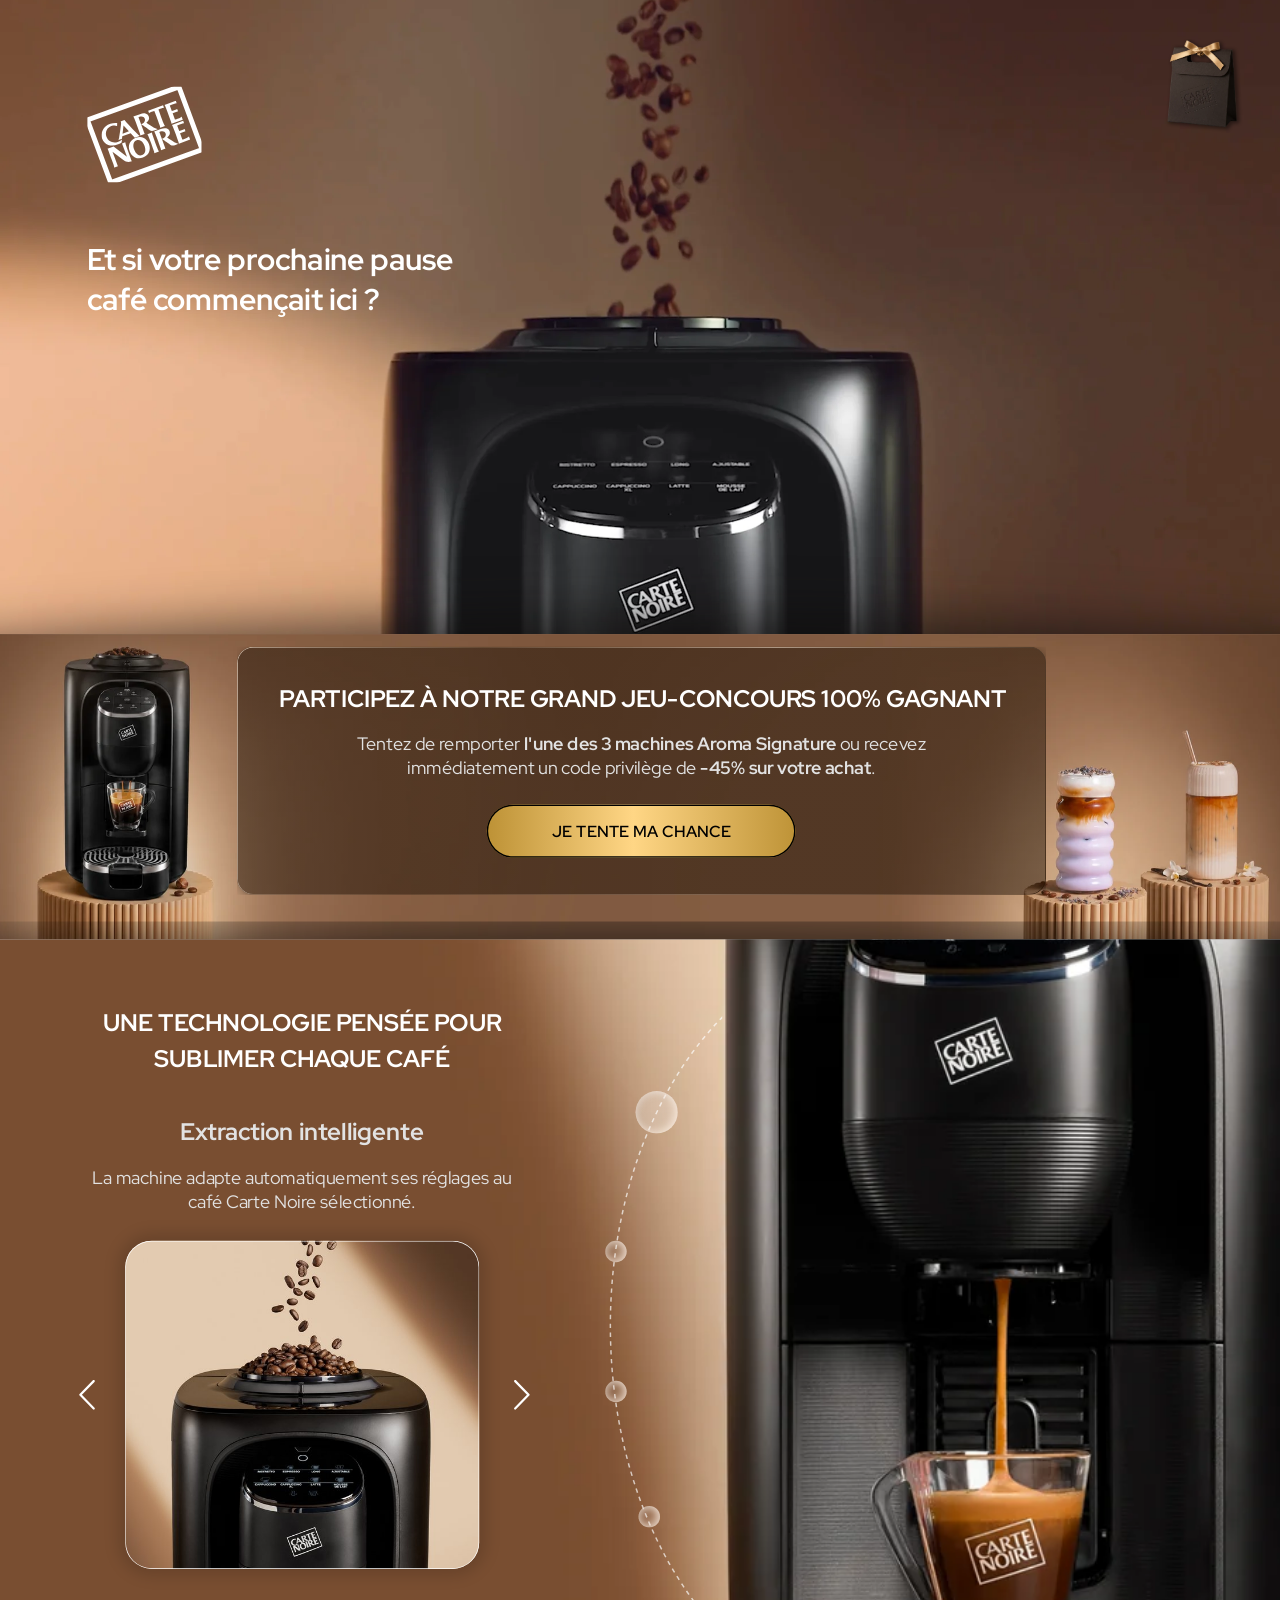
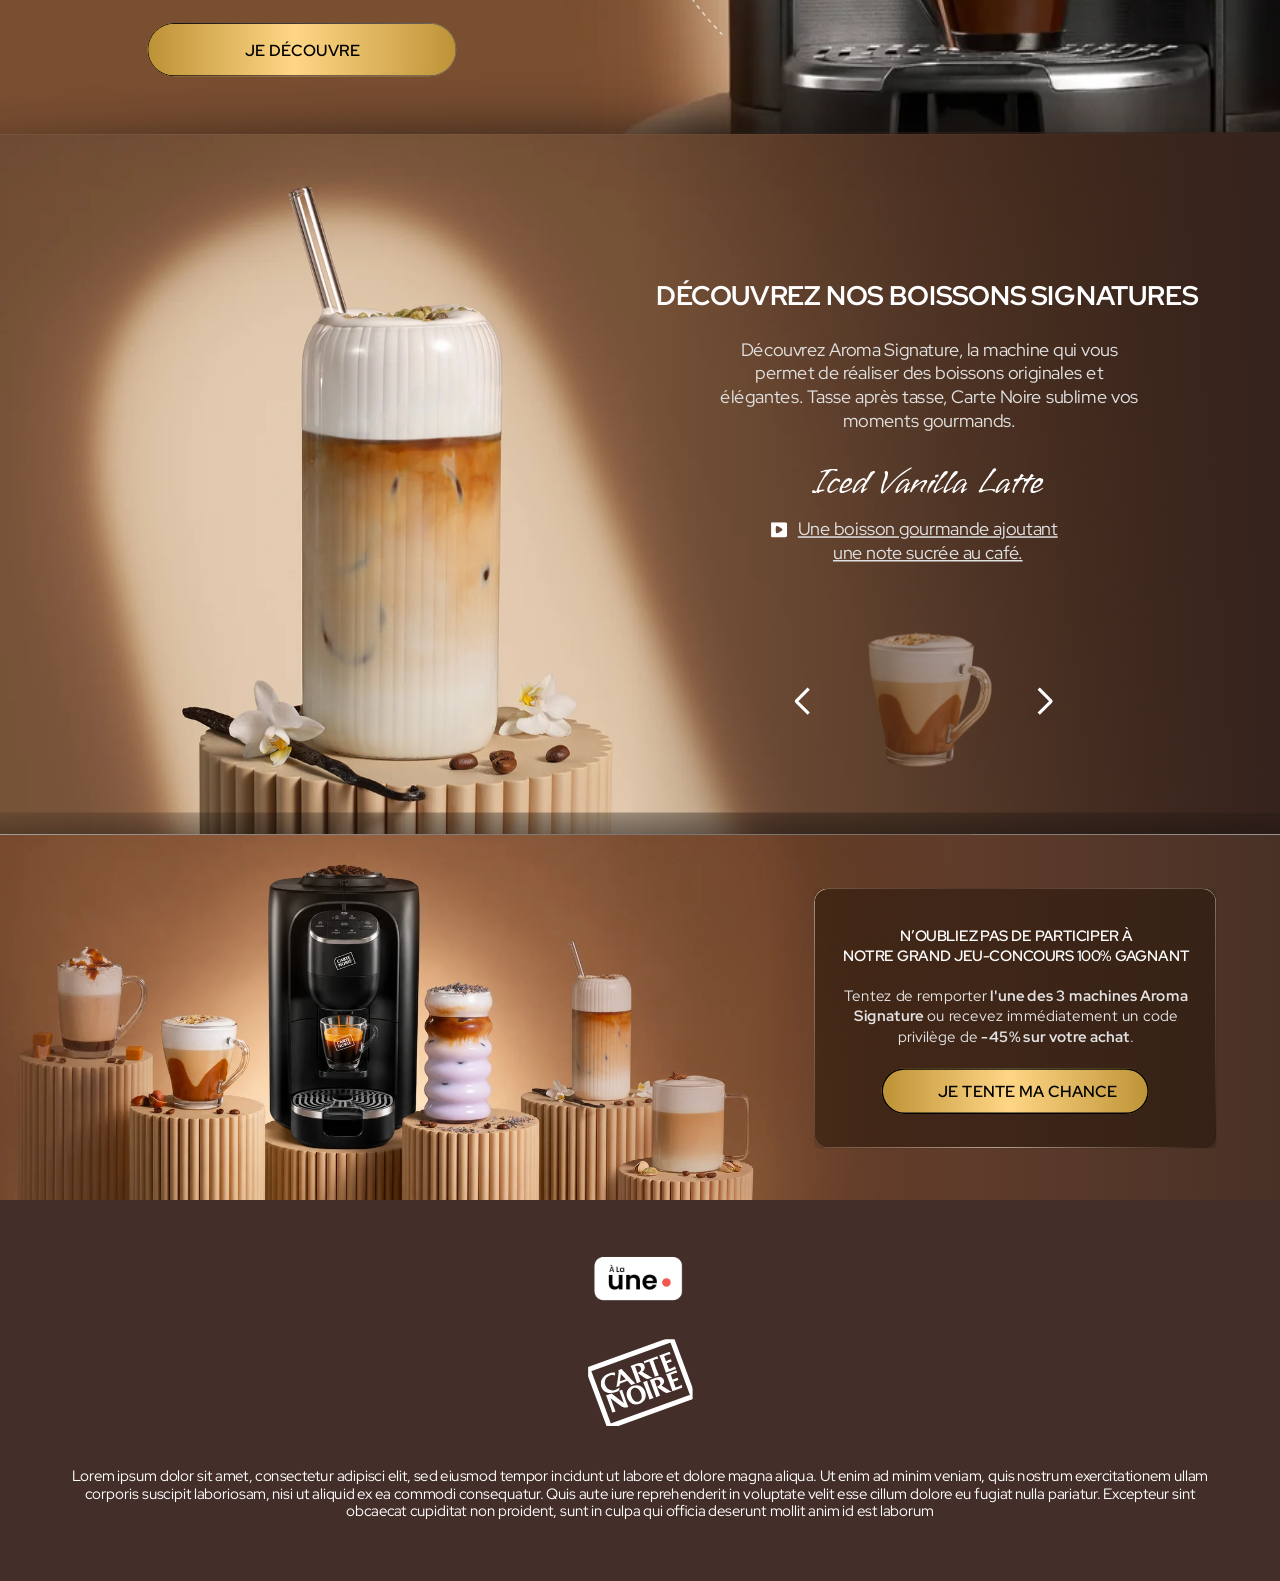
==== commit bfaebedc: "Carte Noire : LP fidèle à l'original (logo, boutons dorés, titres boissons, carrousel) et écran agra" ====
--- a/lp/carte-noire/index.html
+++ b/lp/carte-noire/index.html
@@ -1,5 +1,5 @@
 <!doctype html><html lang="fr"><head><meta charset="utf-8"><meta name="viewport" content="width=device-width,initial-scale=1"><title>Carte Noire – Landing page</title>
-<link rel="preconnect" href="https://fonts.googleapis.com"><link href="https://fonts.googleapis.com/css2?family=Red+Hat+Display:wght@400;500;700;900&display=swap" rel="stylesheet">
+<link rel="preconnect" href="https://fonts.googleapis.com"><link href="https://fonts.googleapis.com/css2?family=Red+Hat+Display:wght@400;500;600;700;900&family=Vujahday+Script&display=swap" rel="stylesheet">
 <style>*{box-sizing:border-box;margin:0;padding:0}
 html,body{background:#2b1a0e;overflow-x:hidden}
 #wrap{position:relative;width:100%;overflow:hidden}
@@ -12,8 +12,8 @@
 [data-dir],.cta{cursor:pointer}
 .cta{transition:transform .2s,filter .2s}
 .cta:hover{transform:translateY(-2px);filter:brightness(1.08)}
-</style></head><body><div id="wrap"><div id="lp" style="width:1728px;height:4295px"><div class="n root" style="left:0;top:0;width:1728px;height:4295px;overflow:hidden;background:linear-gradient(rgba(255,255,255,1),rgba(255,255,255,1));"><div class="n" style="left:0px;top:0px;width:1728px;height:856px;overflow:hidden;"><div class="n" style="left:0px;top:0px;width:1728px;height:856px;background:url(img/50243b9f4860fb8da219fff7454e0beaea31282c.webp) 0px -94px/1746.6px 1033px no-repeat;"></div><div class="n" style="left:117px;top:324px;width:499px;height:106px;display:flex;flex-direction:column;justify-content:flex-start;font-size:40px;line-height:53px;color:rgba(255,255,255,1);text-align:left;letter-spacing:0em;white-space:nowrap;font-family:'Red Hat Display',sans-serif;font-weight:700;"><div>Et si votre prochaine pause<br>café commençait ici ?</div></div><div class="n" style="left:117px;top:116px;width:156px;height:130.97px;overflow:hidden;"><div class="n" style="left:0.73px;top:0.74px;width:154.54px;height:129.51px;overflow:hidden;"><div class="n" style="left:0px;top:0px;width:154.54px;height:129.51px;overflow:hidden;"><div class="n" style="left:18.92px;top:19.36px;width:120.45px;height:90.49px;overflow:hidden;"><div class="n" style="left:23.17px;top:25.55px;width:28.64px;height:26.96px;"><svg width="28.64" height="26.96" viewBox="0 0 28.64 26.96" style="position:absolute;left:0;top:0;overflow:visible"><path d="M22.02 23.89L28.64 21.48L28.37 21.33C27.76 21.01 27.3 20.68 26.31 19.68C16.42 9.74 8.01 0.17 7.92 0.07L7.86 0L2.67 1.9L2.84 2.05C2.84 2.05 3.6 2.76 3.47 4.33C2.93 10.79 1.34 20.92 0.91 23.26C0.6 24.97 0.08 26.68 0.08 26.7L0 26.96L4.69 25.25L5.07 21.94L16.38 17.81L22.02 23.89ZM14.04 15.28L5.48 18.4L6.76 7.43L14.04 15.28Z" fill="rgba(255,255,255,1)" fill-rule="nonzero"/></svg></div><div class="n" style="left:43.84px;top:16.51px;width:32.86px;height:30px;"><svg width="32.86" height="30" viewBox="0 0 32.86 30" style="position:absolute;left:0;top:0;overflow:visible"><path d="M28.06 23.1L28.06 23.1L32.86 21.34L32.37 21.25C31.06 21.01 29.98 20.61 28.87 19.96C27.07 18.91 21.01 15.33 17.55 12.71C20.81 10.48 22.03 7.44 20.89 4.37C20.06 2.11 18.51 0.71 16.28 0.2C14.29 -0.25 11.77 0.05 8.98 1.07L8.97 1.07L0 4.35L0.12 4.5C0.12 4.5 0.7 5.25 1.51 7.28C4.31 14.37 6.49 20.26 8.77 26.99C9.32 28.62 9.35 29.79 9.35 29.8L9.35 30L15.3 27.83L6.96 5.18L8.32 4.69L8.32 4.69C11.74 3.44 14.41 4.41 15.47 7.27L15.48 7.31C16.15 9.12 15.49 10.64 14.82 11.61C13.95 12.86 12.51 13.92 10.87 14.52L10.63 14.61L10.84 14.76C10.84 14.76 18.38 20.06 21.65 22.37C24.06 24.08 25.7 23.96 28.06 23.1L28.06 23.1Z" fill="rgba(255,255,255,1)" fill-rule="nonzero"/></svg></div><div class="n" style="left:71.85px;top:37.2px;width:32.94px;height:29.92px;"><svg width="32.94" height="29.92" viewBox="0 0 32.94 29.92" style="position:absolute;left:0;top:0;overflow:visible"><path d="M28.95 19.85C27.16 18.81 21.1 15.26 17.65 12.65C20.91 10.42 22.13 7.4 21 4.34C20.18 2.09 18.63 0.7 16.4 0.2C14.42 -0.25 11.89 0.06 9.1 1.08L9.1 1.08L0 4.4L0.12 4.55C0.12 4.55 0.7 5.29 1.5 7.31C4.29 14.37 6.46 20.24 8.73 26.93C9.17 28.24 9.2 28.6 9.24 29.1C9.25 29.28 9.27 29.48 9.3 29.75L9.33 29.92L15.65 27.61L15.53 27.46C15.53 27.46 15.3 27.18 15 26.69L7.08 5.17L8.44 4.68C11.86 3.42 14.53 4.39 15.58 7.24L15.59 7.28C16.26 9.08 15.6 10.6 14.93 11.56C14.05 12.81 12.61 13.87 10.97 14.47L10.73 14.56L10.94 14.71C10.94 14.71 18.47 19.97 21.73 22.27C24.14 23.96 25.78 23.84 28.14 22.98L28.14 22.98L32.94 21.23L32.45 21.13C31.14 20.89 30.06 20.5 28.95 19.85L28.95 19.85Z" fill="rgba(255,255,255,1)" fill-rule="nonzero"/></svg></div><div class="n" style="left:37.78px;top:49.09px;width:28.19px;height:28.69px;"><svg width="28.19" height="28.69" viewBox="0 0 28.19 28.69" style="position:absolute;left:0;top:0;overflow:visible"><path d="M9.48 1.02L9.48 1.02C1.4 3.97 -1.9 11.11 1.08 19.21C2.51 23.08 4.97 25.94 8.2 27.47C11.43 29.01 15.14 29.09 18.94 27.7L18.95 27.7C26.9 24.8 30.09 17.64 27.07 9.46L27.06 9.43C25.63 5.54 23.25 2.69 20.17 1.19C17.05 -0.34 13.35 -0.4 9.48 1.02L9.48 1.02ZM21.04 11.77L21.06 11.8C23.37 18.09 22.18 22.79 17.85 24.37C15.75 25.13 13.64 24.85 11.74 23.54C9.83 22.22 8.23 19.93 7.13 16.93C4.88 10.83 6.19 5.88 10.47 4.31L10.47 4.31C12.55 3.55 14.66 3.88 16.57 5.27C18.43 6.62 19.97 8.87 21.04 11.77L21.04 11.77Z" fill="rgba(255,255,255,1)" fill-rule="nonzero"/></svg></div><div class="n" style="left:85.69px;top:0px;width:24.74px;height:31.15px;"><svg width="24.74" height="31.15" viewBox="0 0 24.74 31.15" style="position:absolute;left:0;top:0;overflow:visible"><path d="M16.64 3.59L15.31 0L0 5.59L0.12 5.74C0.12 5.75 0.7 6.49 1.51 8.52C4.31 15.59 6.47 21.47 8.75 28.18C9.31 29.82 9.48 30.97 9.48 30.98L9.51 31.15L24.74 25.59L23.16 21.3L23.01 21.5C22.99 21.52 21.37 23.15 17.74 24.48C15.22 25.39 14.5 25.59 14.29 25.64L11.09 16.97L18.38 14.3L17.17 11L17.03 11.07C15.76 11.72 12.96 12.76 9.95 13.86L7.21 6.41L10.51 5.2L12.64 4.43C14.31 3.82 15.82 3.21 16.64 3.59L16.64 3.59Z" fill="rgba(255,255,255,1)" fill-rule="nonzero"/></svg></div><div class="n" style="left:95.75px;top:27.3px;width:24.7px;height:31.05px;"><svg width="24.7" height="31.05" viewBox="0 0 24.7 31.05" style="position:absolute;left:0;top:0;overflow:visible"><path d="M16.63 3.58L15.32 0L0 5.59L0.12 5.74C0.12 5.75 0.7 6.49 1.5 8.51C4.29 15.55 6.45 21.41 8.72 28.09C9.27 29.72 9.44 30.87 9.44 30.88L9.46 31.05L24.7 25.49L23.13 21.22L22.97 21.42C22.96 21.44 21.33 23.06 17.7 24.39C15.19 25.3 14.46 25.5 14.25 25.55L11.07 16.91L18.36 14.25L17.15 10.96L17.01 11.03C15.74 11.68 12.95 12.71 9.93 13.81L7.2 6.4L10.51 5.19L12.63 4.42C14.3 3.81 15.81 3.2 16.64 3.58L16.63 3.58Z" fill="rgba(255,255,255,1)" fill-rule="nonzero"/></svg></div><div class="n" style="left:62.39px;top:42.78px;width:15.65px;height:27.78px;"><svg width="15.65" height="27.78" viewBox="0 0 15.65 27.78" style="position:absolute;left:0;top:0;overflow:visible"><path d="M14.15 22.82C11.54 16.24 9.39 10.37 6.94 3.19C6.24 1.13 6.2 0.2 6.2 0.19L6.19 0L0 2.26L0.12 2.41C0.12 2.42 0.7 3.16 1.5 5.18C4.29 12.23 6.46 18.1 8.73 24.79C9.17 26.1 9.2 26.46 9.24 26.96C9.25 27.15 9.27 27.35 9.3 27.61L9.33 27.78L15.65 25.47L15.53 25.32C15.52 25.31 14.78 24.41 14.15 22.82L14.15 22.82Z" fill="rgba(255,255,255,1)" fill-rule="nonzero"/></svg></div><div class="n" style="left:0px;top:30.3px;width:27.66px;height:30.44px;"><svg width="27.66" height="30.44" viewBox="0 0 27.66 30.44" style="position:absolute;left:0;top:0;overflow:visible"><path d="M27.66 22.29C25.99 23.77 24.12 24.89 21.97 25.67L21.96 25.67C15.58 28 9.03 25.03 6.72 18.76C5.62 15.77 5.7 12.64 6.96 9.94C8.2 7.29 10.46 5.25 13.34 4.2C16.98 2.87 19.53 3.61 20.46 3.98L21.05 4.2L21.08 3.57L21.19 0.17L21.07 0.15C18.38 -0.25 14.87 0.16 11.93 1.23C7.31 2.92 3.67 5.97 1.67 9.83C-0.18 13.4 -0.51 17.45 0.77 20.93L0.79 20.97C2.37 25.27 5.25 28.26 9.12 29.61C12.9 30.94 17.57 30.67 22.6 28.83C24.59 28.1 26.05 27.17 27.2 26.21L27.66 22.29L27.66 22.29Z" fill="rgba(255,255,255,1)" fill-rule="nonzero"/></svg></div><div class="n" style="left:7.89px;top:56.13px;width:33.05px;height:34.36px;"><svg width="33.05" height="34.36" viewBox="0 0 33.05 34.36" style="position:absolute;left:0;top:0;overflow:visible"><path d="M24.09 0L19.71 1.6L26.4 19.75L8.32 5.77L0 8.8L0.15 8.95C0.16 8.96 0.91 10.18 1.4 11.49L1.99 13.09C3.15 16.25 5.68 23.1 7.11 27.01C7.51 28.09 7.85 29.03 8.14 29.85C8.96 32.31 9.25 34.15 9.25 34.17L9.28 34.36L9.54 34.26L14.16 32.57L9.44 19.75L9.42 19.69L6.85 12.73L21.05 23.74C24.86 26.64 28.26 27.4 31.74 26.13L31.74 26.13L33.05 25.65L33 25.52C33 25.52 25.87 6.16 25.44 4.98C24.46 2.31 24.12 0.19 24.12 0.16L24.09 0Z" fill="rgba(255,255,255,1)" fill-rule="nonzero"/></svg></div><div class="n" style="left:63.76px;top:6.25px;width:22.73px;height:30.43px;"><svg width="22.73" height="30.43" viewBox="0 0 22.73 30.43" style="position:absolute;left:0;top:0;overflow:visible"><path d="M10.07 3.68L0 7.35L1.32 10.94C1.7 10.12 3.25 9.61 4.92 9L7.05 8.22L8.39 7.73L8.39 7.73C8.89 9.01 12.85 18.99 15.65 27.43C16.19 29.06 16.22 30.23 16.22 30.24L16.23 30.43L22.73 28.06L22.61 27.91C22.6 27.9 21.86 26.99 21.22 25.4C17.85 16.94 14.4 6.93 13.98 5.69L13.98 5.69L15.32 5.2L17.45 4.43C19.12 3.82 20.63 3.21 21.45 3.59L20.13 0L10.07 3.68L10.07 3.68Z" fill="rgba(255,255,255,1)" fill-rule="nonzero"/></svg></div></div></div></div></div></div><div class="n" style="left:-606px;top:834px;width:2995px;height:326px;border-radius:50%;background:linear-gradient(rgba(14,12,11,0.66),rgba(14,12,11,0.66));filter:blur(36.35px);"></div><div class="n" style="left:0px;top:856px;width:1728px;height:412px;background:url(img/65e8cf0b90587b5456b70ec21e1bebaf576ec3fa.webp) -30px -96.02px/1824px 528.23px no-repeat;"></div><div class="n" style="left:320px;top:873px;width:1092px;height:335px;overflow:hidden;"><div class="n" style="left:0px;top:0px;width:1092px;height:335px;border-radius:22px 22px 22px 22px;background:linear-gradient(rgba(27,14,3,0.47),rgba(27,14,3,0.47));box-shadow:3px 3px 13px 1px rgba(0,0,0,0.29),inset 0 0 0 1px rgba(212,192,174,1);"></div><div class="n" style="left:159px;top:116px;width:774px;height:64px;display:flex;flex-direction:column;justify-content:flex-start;font-size:24px;line-height:32px;color:rgba(226,226,226,1);text-align:center;letter-spacing:0em;white-space:nowrap;font-family:'Red Hat Display',sans-serif;font-weight:400;"><div><span style="font-weight:400;color:rgba(226,226,226,1);">Tentez de remporter </span><span style="font-weight:700;color:rgba(226,226,226,1);">l'une des 3 machines Aroma Signature</span><span style="font-weight:400;color:rgba(226,226,226,1);"> ou recevez</span><br><span style="font-weight:400;color:rgba(226,226,226,1);">immédiatement un code privilège de </span><span style="font-weight:700;color:rgba(226,226,226,1);">-45% sur votre achat</span><span style="font-weight:400;color:rgba(226,226,226,1);">.</span></div></div><div class="n" style="left:57px;top:50px;width:978px;height:42px;display:flex;flex-direction:column;justify-content:flex-start;font-size:32px;line-height:42.34px;color:rgba(255,255,255,1);text-align:left;letter-spacing:0em;white-space:nowrap;font-family:'Red Hat Display',sans-serif;font-weight:700;text-transform:uppercase;"><div>Participez à notre grand jeu-concours 100% gagnant</div></div><div class="n cta" style="left:337px;top:213px;width:417px;height:72px;border-radius:36px 36px 36px 36px;background:linear-gradient(90deg,rgba(190,147,55,1) 0.96%,rgba(255,214,133,1) 47.44%,rgba(190,147,55,1) 100%);box-shadow:inset 0 0 0 2px rgba(0,0,0,1);"><div class="n" style="left:99.5px;top:23.5px;width:218px;height:26px;display:flex;flex-direction:column;justify-content:flex-start;font-size:22px;line-height:26.4px;color:rgba(0,0,0,1);text-align:left;letter-spacing:0em;white-space:nowrap;font-family:'Red Hat Display',sans-serif;font-weight:600;text-transform:uppercase;"><div>Je tente ma chance</div></div></div></div><div class="n" style="left:-606px;top:1244px;width:2995px;height:1097px;overflow:hidden;"><div class="n" style="left:0px;top:0px;width:2995px;height:326px;border-radius:50%;background:linear-gradient(rgba(14,12,11,0.66),rgba(14,12,11,0.66));filter:blur(36.35px);"></div><div class="n car" data-car="av" data-count="4" style="left:606px;top:24px;width:1728px;height:1073px;"><div class="slide on"><div class="n" style="left:0px;top:0px;width:1728px;height:1073px;overflow:hidden;"><div class="n" style="left:0px;top:0px;width:1728px;height:1073px;background:url(img/91daee8307eb51e65524cdd7dc8566009d923035.webp) -1455.76px -1196.93px/4275.83px 2841.51px no-repeat;"></div><div class="n" style="left:169px;top:407px;width:478px;height:443.07px;border-radius:35.85px 35.85px 35.85px 35.85px;background:url(img/7c41151cd4c35c99de75540445196db7d1074bf4.jpg) 0px -154.5px/478px 597.5px no-repeat;box-shadow:0px 0px 22.15px 8.27px rgba(0,0,0,0.15),inset 0 0 0 0.92px rgba(255,255,255,1);"></div><div class="n" style="left:119px;top:239px;width:577px;height:132px;"><div class="n" style="left:0px;top:0px;width:577px;height:42px;display:flex;flex-direction:column;justify-content:flex-start;font-size:32px;line-height:42.34px;color:rgba(226,226,226,1);text-align:center;letter-spacing:0em;white-space:nowrap;font-family:'Red Hat Display',sans-serif;font-weight:700;"><div>Extraction intelligente</div></div><div class="n" style="left:0px;top:68px;width:577px;height:64px;display:flex;flex-direction:column;justify-content:flex-start;font-size:24px;line-height:32px;color:rgba(226,226,226,1);text-align:center;letter-spacing:0em;white-space:nowrap;font-family:'Red Hat Display',sans-serif;font-weight:400;"><div>La machine adapte automatiquement ses réglages
-au<br>café Carte Noire sélectionné.</div></div></div><div class="n" style="left:105px;top:89px;width:606px;height:96px;display:flex;flex-direction:column;justify-content:flex-start;font-size:32px;line-height:48px;color:rgba(255,255,255,1);text-align:center;letter-spacing:0em;white-space:nowrap;font-family:'Red Hat Display',sans-serif;font-weight:700;text-transform:uppercase;"><div>Une technologie pensée pour<br>sublimer chaque café</div></div><div class="n" style="left:823.34px;top:103.8px;width:152px;height:835.92px;transform-origin:0 0;transform:matrix(1,0,0,1,0,0);"><svg width="152" height="835.92" viewBox="0 0 152 835.92" style="position:absolute;left:0;top:0;overflow:visible"><path d="M149.43 830.43C150.29 831.31 151.14 832.19 152 833.06L152 835.92C150.66 834.56 149.32 833.19 147.99 831.81L149.43 830.43ZM141.34 821.77C142.67 823.23 144 824.68 145.34 826.11L144.61 826.79L143.88 827.48C142.54 826.03 141.19 824.58 139.86 823.11L141.34 821.77ZM133.48 812.85C134.77 814.36 136.08 815.86 137.39 817.35L136.64 818.01L135.89 818.67C134.57 817.17 133.26 815.67 131.96 814.15L132.72 813.5L133.48 812.85ZM125.9 803.76C127.15 805.3 128.4 806.82 129.66 808.33L128.89 808.97L128.13 809.62C126.86 808.1 125.6 806.56 124.35 805.02L125.13 804.39L125.9 803.76ZM118.54 794.42C119.75 796 120.96 797.56 122.19 799.11L121.4 799.73L120.62 800.35C119.39 798.79 118.17 797.22 116.95 795.64L118.54 794.42ZM111.45 784.93C112.62 786.54 113.79 788.13 114.97 789.71L113.37 790.91C112.18 789.32 111.01 787.72 109.83 786.11L111.45 784.93ZM104.59 775.24C105.71 776.86 106.84 778.48 107.97 780.09L107.16 780.66L107.16 780.66L106.34 781.24C105.2 779.63 104.07 778.01 102.94 776.37L104.59 775.24ZM97.97 765.38C99.06 767.04 100.16 768.7 101.26 770.34L99.6 771.46C98.49 769.81 97.39 768.14 96.3 766.47L97.14 765.93L97.97 765.38ZM91.61 755.37C92.65 757.05 93.69 758.72 94.75 760.38L93.06 761.45C92 759.78 90.95 758.11 89.91 756.43L91.61 755.37ZM85.46 745.19C86.47 746.91 87.48 748.62 88.51 750.31L87.65 750.83L87.65 750.83L87.29 751.05L86.8 751.34C85.77 749.64 84.75 747.93 83.73 746.21L85.46 745.19ZM79.57 734.91C80.53 736.64 81.5 738.35 82.48 740.06L80.75 741.05C79.77 739.34 78.79 737.62 77.82 735.88L79.57 734.91ZM73.89 724.44C74.82 726.21 75.76 727.96 76.71 729.7L74.95 730.66C74 728.91 73.05 727.15 72.12 725.38L73 724.91L73.89 724.44ZM68.47 713.92C69.35 715.69 70.25 717.45 71.15 719.2L69.37 720.12C68.47 718.36 67.57 716.59 66.68 714.81L67.57 714.37L68.47 713.92ZM63.24 703.21C64.1 705.01 64.96 706.8 65.83 708.58L64.93 709.02L64.03 709.46C63.16 707.67 62.29 705.87 61.44 704.07L62.34 703.64L63.24 703.21ZM58.28 692.46C59.09 694.27 59.91 696.07 60.74 697.86L59.83 698.28L59.83 698.28L58.92 698.7C58.09 696.9 57.27 695.09 56.45 693.28L57.36 692.87L58.28 692.46ZM53.51 681.55C54.28 683.38 55.07 685.2 55.86 687.02L54.95 687.42L54.03 687.82C53.24 686 52.45 684.17 51.67 682.33L53.51 681.55ZM48.98 670.6C49.72 672.44 50.47 674.27 51.22 676.09L49.38 676.86C48.62 675.03 47.87 673.19 47.13 671.34L48.06 670.97L48.98 670.6ZM44.66 659.5C45.36 661.36 46.07 663.21 46.79 665.06L45.86 665.42L45.86 665.42L44.93 665.78C44.21 663.93 43.49 662.08 42.79 660.21L44.66 659.5ZM40.57 648.38C41.24 650.24 41.91 652.11 42.59 653.96L40.72 654.65C40.03 652.79 39.36 650.92 38.69 649.05L39.63 648.71L40.57 648.38ZM36.68 637.13C37.31 639.01 37.95 640.88 38.6 642.75L37.65 643.08L36.71 643.41C36.06 641.53 35.42 639.65 34.79 637.76L36.68 637.13ZM33.03 625.85C33.62 627.74 34.22 629.62 34.83 631.5L32.93 632.12C32.32 630.23 31.71 628.34 31.12 626.44L33.03 625.85ZM29.56 614.45C30.12 616.36 30.69 618.26 31.27 620.15L29.35 620.73C28.78 618.83 28.21 616.93 27.65 615.02L29.56 614.45ZM26.33 603.04C26.85 604.96 27.38 606.87 27.92 608.77L26 609.31C25.46 607.4 24.93 605.49 24.4 603.57L26.33 603.04ZM23.29 591.53C23.78 593.46 24.28 595.38 24.78 597.29L22.85 597.8C22.34 595.88 21.84 593.95 21.35 592.02L22.32 591.78L23.29 591.53ZM20.47 580.01C20.92 581.94 21.39 583.87 21.86 585.79L19.92 586.26C19.44 584.34 18.98 582.41 18.53 580.47L20.47 580.01ZM17.85 568.39C18.27 570.34 18.7 572.27 19.13 574.21L17.18 574.65C16.74 572.71 16.31 570.76 15.89 568.82L16.87 568.6L17.85 568.39ZM15.44 556.79C15.82 558.73 16.22 560.67 16.62 562.6L14.66 563.01C14.26 561.07 13.86 559.12 13.48 557.17L15.44 556.79ZM13.22 545.07C13.57 547.03 13.94 548.99 14.3 550.94L12.34 551.31C11.97 549.35 11.61 547.39 11.25 545.43L13.22 545.07ZM11.22 533.4C11.54 535.35 11.86 537.3 12.2 539.25L10.23 539.58C9.89 537.63 9.56 535.68 9.25 533.72L9.29 533.71L11.22 533.4ZM9.41 521.61C9.69 523.59 9.99 525.55 10.29 527.52L8.31 527.82C8.01 525.85 7.72 523.88 7.43 521.9L8.42 521.76L9.41 521.61ZM7.8 509.87C8.06 511.84 8.32 513.8 8.58 515.75L7.59 515.89L6.6 516.02C6.33 514.06 6.07 512.09 5.82 510.13L6.81 510L7.8 509.87ZM6.39 498.04C6.61 500.02 6.84 502 7.08 503.97L6.08 504.09L5.09 504.21C4.85 502.23 4.63 500.25 4.41 498.26L6.39 498.04ZM5.18 486.24C5.37 488.21 5.56 490.18 5.76 492.14L4.77 492.24L3.77 492.34C3.57 490.38 3.38 488.41 3.19 486.43L4.19 486.34L5.18 486.24ZM4.17 474.39C4.32 476.37 4.48 478.35 4.65 480.33L3.66 480.41L3.66 480.41L2.66 480.5C2.49 478.51 2.33 476.53 2.18 474.54L4.17 474.39ZM3.35 462.54C3.47 464.51 3.6 466.48 3.73 468.45L2.74 468.52L2.74 468.52L1.74 468.58C1.6 466.61 1.48 464.64 1.36 462.66L3.35 462.54ZM2.73 450.67C2.81 452.65 2.91 454.63 3.01 456.61L2.01 456.66L1.02 456.72C0.91 454.73 0.82 452.74 0.73 450.75L1.73 450.71L2.73 450.67ZM2.29 438.78C2.35 440.76 2.41 442.73 2.48 444.7L0.49 444.77C0.41 442.8 0.35 440.82 0.29 438.84L2.29 438.78ZM2.05 426.91C2.08 428.89 2.11 430.88 2.15 432.85L1.15 432.87L0.15 432.89C0.11 430.91 0.08 428.92 0.06 426.93L2.05 426.91ZM2.01 414.97C2 415.97 2 416.96 2 417.96C2 418.95 2 419.95 2.01 420.95L0.01 420.95C0 419.96 0 418.96 0 417.96C0 416.96 0 415.96 0.01 414.96L2.01 414.97ZM2.15 403.06C2.11 405.04 2.08 407.02 2.05 409.01L1.05 409L0.06 408.98C0.08 406.99 0.11 405.01 0.15 403.02L2.15 403.06ZM2.48 391.22C2.41 393.19 2.35 395.16 2.29 397.13L0.29 397.08C0.35 395.1 0.41 393.12 0.49 391.14L2.48 391.22ZM2.02 379.25L2.01 379.25L3.01 379.3C2.91 381.28 2.81 383.27 2.73 385.25L0.73 385.16L0.73 385.16C0.82 383.17 0.91 381.18 1.02 379.2L2.02 379.25ZM3.73 367.47C3.6 369.43 3.47 371.4 3.35 373.38L1.36 373.26C1.48 371.28 1.6 369.3 1.74 367.33L3.73 367.47ZM4.65 355.59C4.48 357.57 4.32 359.55 4.17 361.53L2.18 361.38C2.33 359.39 2.49 357.4 2.66 355.42L4.65 355.59ZM4.77 343.67L4.77 343.67L5.76 343.78C5.56 345.74 5.37 347.7 5.18 349.67L3.19 349.49C3.38 347.51 3.57 345.54 3.77 343.57L4.77 343.67ZM6.08 331.83L6.08 331.83L7.08 331.95C6.84 333.92 6.61 335.89 6.39 337.87L4.41 337.65C4.63 335.67 4.85 333.69 5.09 331.71L6.08 331.83ZM7.59 320.03L7.59 320.03L8.58 320.17C8.32 322.12 8.06 324.08 7.8 326.04L5.82 325.79C6.07 323.82 6.33 321.86 6.6 319.9L7.59 320.03ZM9.3 308.25L9.3 308.25L10.29 308.4C9.99 310.36 9.69 312.33 9.41 314.3L7.43 314.02C7.72 312.04 8.01 310.06 8.31 308.1L9.3 308.25ZM12.2 296.67C11.86 298.62 11.54 300.57 11.22 302.52L9.25 302.2C9.41 301.17 9.58 300.14 9.75 299.11L10.23 296.33L12.2 296.67ZM13.32 284.79L13.32 284.79L14.3 284.98C13.94 286.93 13.57 288.88 13.22 290.84L11.25 290.49C11.61 288.52 11.97 286.56 12.34 284.6L13.32 284.79ZM16.62 273.31C16.22 275.25 15.82 277.19 15.44 279.13L13.48 278.74C13.86 276.79 14.26 274.85 14.66 272.91L16.62 273.31ZM19.13 261.71C18.7 263.64 18.27 265.58 17.85 267.52L15.89 267.1C16.31 265.15 16.74 263.21 17.18 261.27L19.13 261.71ZM20.89 249.89L20.88 249.89L21.86 250.13C21.39 252.05 20.92 253.97 20.47 255.9L18.53 255.45C18.98 253.51 19.44 251.58 19.92 249.65L20.89 249.89ZM23.82 238.37L23.81 238.37L24.78 238.63C24.28 240.54 23.78 242.46 23.29 244.39L21.35 243.89C21.84 241.96 22.34 240.04 22.85 238.12L23.82 238.37ZM26.96 226.88L26.96 226.88L27.92 227.15C27.38 229.05 26.85 230.96 26.33 232.87L24.4 232.34C24.93 230.43 25.46 228.51 26 226.6L26.96 226.88ZM31.27 215.77C30.69 217.66 30.12 219.56 29.56 221.46L28.61 221.18L28.61 221.18L27.65 220.9C28.21 218.99 28.78 217.08 29.35 215.18L31.27 215.77ZM34.83 204.41C34.22 206.29 33.62 208.18 33.03 210.07L31.12 209.47C31.71 207.57 32.32 205.68 32.93 203.8L34.83 204.41ZM38.6 193.16C37.95 195.03 37.31 196.91 36.68 198.79L34.79 198.16C35.42 196.27 36.06 194.39 36.71 192.51L38.6 193.16ZM42.59 181.96C41.91 183.81 41.24 185.67 40.57 187.54L38.69 186.87C39.36 184.99 40.03 183.13 40.72 181.27L42.59 181.96ZM46.79 170.86C46.07 172.7 45.36 174.55 44.66 176.41L42.79 175.71C43.49 173.84 44.21 171.98 44.93 170.13L46.79 170.86ZM51.22 159.82C50.47 161.65 49.72 163.48 48.98 165.32L48.06 164.95L47.13 164.57C47.87 162.73 48.62 160.89 49.38 159.06L51.22 159.82ZM55.86 148.9C55.07 150.71 54.28 152.54 53.51 154.37L52.59 153.98L52.59 153.98L51.67 153.59C52.45 151.75 53.24 149.92 54.03 148.1L55.86 148.9ZM59.83 137.64L59.83 137.64L60.74 138.06C59.91 139.85 59.09 141.65 58.28 143.46L57.36 143.04L56.45 142.64C57.27 140.82 58.09 139.02 58.92 137.22L59.83 137.64ZM65.83 127.33C64.96 129.12 64.1 130.91 63.24 132.71L61.44 131.85C62.29 130.04 63.16 128.25 64.03 126.46L65.83 127.33ZM71.15 116.72C70.25 118.47 69.35 120.23 68.47 122L66.68 121.1C67.57 119.33 68.47 117.56 69.37 115.8L71.15 116.72ZM76.71 106.21C75.76 107.96 74.82 109.71 73.89 111.47L72.12 110.54C73.05 108.77 74 107.01 74.95 105.26L76.71 106.21ZM82.48 95.86C81.5 97.56 80.53 99.28 79.57 101.01L77.82 100.03C78.79 98.3 79.76 96.58 80.75 94.86L82.48 95.86ZM88.51 85.6C87.48 87.3 86.47 89.01 85.46 90.72L83.73 89.71C84.75 87.99 85.77 86.27 86.8 84.57L88.51 85.6ZM94.75 75.54C93.69 77.2 92.65 78.87 91.61 80.54L89.91 79.49C90.95 77.8 92 76.13 93.06 74.47L94.75 75.54ZM101.26 65.58C100.16 67.22 99.06 68.87 97.97 70.54L97.14 69.99L97.14 69.99L96.3 69.44C97.39 67.77 98.49 66.11 99.6 64.46L101.26 65.58ZM107.16 55.25L107.16 55.25L107.97 55.83C106.84 57.44 105.71 59.05 104.59 60.68L102.94 59.54C104.07 57.91 105.2 56.29 106.34 54.68L107.16 55.25ZM114.97 46.21C113.79 47.79 112.62 49.38 111.45 50.98L110.64 50.4L110.64 50.4L109.83 49.81C110.53 48.85 111.23 47.9 111.93 46.95L113.37 45.01L114.97 46.21ZM122.19 36.8C120.96 38.36 119.75 39.92 118.54 41.49L116.95 40.28C118.17 38.7 119.39 37.12 120.62 35.57L122.19 36.8ZM128.13 26.3L128.9 26.94L128.89 26.94L129.66 27.58C128.4 29.09 127.15 30.62 125.9 32.16L124.35 30.9C125.6 29.35 126.86 27.82 128.13 26.3L128.13 26.3ZM136.64 17.91L136.64 17.91L137.39 18.57C136.08 20.06 134.77 21.56 133.48 23.07L132.72 22.42L131.96 21.77C133.26 20.25 134.57 18.74 135.89 17.25L136.64 17.91ZM145.34 9.8C144 11.24 142.67 12.69 141.34 14.15L139.86 12.8L139.86 12.8C141.19 11.34 142.54 9.88 143.88 8.44L145.34 9.8ZM152 2.85C151.14 3.73 150.29 4.61 149.43 5.49L147.99 4.1C149.32 2.72 150.66 1.36 152 0L152 2.85Z" fill="rgba(255,255,255,0.68)" fill-rule="nonzero"/></svg></div><div class="n" style="left:817px;top:205px;width:98px;height:589px;overflow:hidden;"><div class="n" style="left:41px;top:0px;width:57px;height:57px;border-radius:50%;background:linear-gradient(rgba(255,255,255,0.26),rgba(255,255,255,0.26));box-shadow:inset -4px -2px 11.1px 0px rgba(255,241,230,0.73),inset 3px 4px 8.3px 0px rgba(222,213,206,0.46);"></div><div class="n" style="left:0px;top:202px;width:29px;height:29px;border-radius:50%;background:linear-gradient(rgba(255,255,255,0.1),rgba(255,255,255,0.1));box-shadow:inset -4px -2px 11.1px 0px rgba(255,241,230,0.73),inset 3px 4px 8.3px 0px rgba(222,213,206,0.46);"></div><div class="n" style="left:0px;top:391px;width:29px;height:29px;border-radius:50%;background:linear-gradient(rgba(255,255,255,0.1),rgba(255,255,255,0.1));box-shadow:inset -4px -2px 11.1px 0px rgba(255,241,230,0.73),inset 3px 4px 8.3px 0px rgba(222,213,206,0.46);"></div><div class="n" style="left:45px;top:560px;width:29px;height:29px;border-radius:50%;background:linear-gradient(rgba(255,255,255,0.1),rgba(255,255,255,0.1));box-shadow:inset -4px -2px 11.1px 0px rgba(255,241,230,0.73),inset 3px 4px 8.3px 0px rgba(222,213,206,0.46);"></div></div><div class="n" style="left:720px;top:591px;width:48px;height:48px;transform-origin:0 0;transform:matrix(-1,0,0,1,0,0);overflow:hidden;" data-dir="1"><div class="n" style="left:5px;top:3.99px;width:21.01px;height:40.02px;"><svg width="21.01" height="40.02" viewBox="0 0 21.01 40.02" style="position:absolute;left:0;top:0;overflow:visible"><path d="M3.59 20.01L20.57 2.56C20.71 2.42 20.83 2.25 20.9 2.07C20.97 1.88 21.01 1.69 21.01 1.49C21.01 1.29 20.97 1.09 20.89 0.91C20.81 0.73 20.7 0.56 20.56 0.42C20.42 0.29 20.25 0.18 20.06 0.1C19.88 0.03 19.68 0 19.48 0C19.28 0 19.09 0.05 18.91 0.13C18.73 0.21 18.56 0.32 18.42 0.47L0.42 18.97C0.15 19.25 0 19.62 0 20.01C0 20.4 0.15 20.78 0.42 21.06L18.42 39.56C18.56 39.7 18.73 39.82 18.91 39.9C19.09 39.98 19.28 40.02 19.48 40.02C19.68 40.03 19.88 39.99 20.06 39.92C20.25 39.85 20.42 39.74 20.56 39.6C20.7 39.46 20.81 39.29 20.89 39.11C20.97 38.93 21.01 38.73 21.01 38.54C21.01 38.34 20.97 38.14 20.9 37.96C20.83 37.77 20.71 37.61 20.57 37.47L3.59 20.01Z" fill="rgba(255,255,255,1)" fill-rule="nonzero"/></svg></div></div><div class="n" style="left:102px;top:591px;width:48px;height:48px;overflow:hidden;" data-dir="-1"><div class="n" style="left:5px;top:3.99px;width:21.01px;height:40.02px;"><svg width="21.01" height="40.02" viewBox="0 0 21.01 40.02" style="position:absolute;left:0;top:0;overflow:visible"><path d="M3.59 20.01L20.57 2.56C20.71 2.42 20.83 2.25 20.9 2.07C20.97 1.88 21.01 1.69 21.01 1.49C21.01 1.29 20.97 1.09 20.89 0.91C20.81 0.73 20.7 0.56 20.56 0.42C20.42 0.29 20.25 0.18 20.06 0.1C19.88 0.03 19.68 0 19.48 0C19.28 0 19.09 0.05 18.91 0.13C18.73 0.21 18.56 0.32 18.42 0.47L0.42 18.97C0.15 19.25 0 19.62 0 20.01C0 20.4 0.15 20.78 0.42 21.06L18.42 39.56C18.56 39.7 18.73 39.82 18.91 39.9C19.09 39.98 19.28 40.02 19.48 40.02C19.68 40.03 19.88 39.99 20.06 39.92C20.25 39.85 20.42 39.74 20.56 39.6C20.7 39.46 20.81 39.29 20.89 39.11C20.97 38.93 21.01 38.73 21.01 38.54C21.01 38.34 20.97 38.14 20.9 37.96C20.83 37.77 20.71 37.61 20.57 37.47L3.59 20.01Z" fill="rgba(255,255,255,1)" fill-rule="nonzero"/></svg></div></div></div></div><div class="slide"><div class="n" style="left:0px;top:0px;width:1728px;height:1073px;overflow:hidden;"><div class="n" style="left:0px;top:0px;width:1728px;height:1073px;background:url(img/91daee8307eb51e65524cdd7dc8566009d923035.webp) -1455.76px -1196.93px/4275.83px 2841.51px no-repeat;"></div><div class="n" style="left:169px;top:407px;width:478px;height:443.07px;border-radius:35.85px 35.85px 35.85px 35.85px;background:url(img/8f3d83209723f42acdd4acaecbbab9cc53c23c26.jpg) -91.2px 0px/627.09px 443.07px no-repeat;box-shadow:0px 0px 22.15px 8.27px rgba(0,0,0,0.15),inset 0 0 0 0.92px rgba(255,255,255,1);"></div><div class="n" style="left:119px;top:239px;width:577px;height:132px;"><div class="n" style="left:0px;top:0px;width:577px;height:42px;display:flex;flex-direction:column;justify-content:flex-start;font-size:32px;line-height:42.34px;color:rgba(226,226,226,1);text-align:center;letter-spacing:0em;white-space:nowrap;font-family:'Red Hat Display',sans-serif;font-weight:700;"><div>Connectée à votre quotidien</div></div><div class="n" style="left:0px;top:68px;width:577px;height:64px;display:flex;flex-direction:column;justify-content:flex-start;font-size:24px;line-height:32px;color:rgba(226,226,226,1);text-align:center;letter-spacing:0em;white-space:nowrap;font-family:'Red Hat Display',sans-serif;font-weight:400;"><div>Pilotez votre machine, personnalisez vos recettes et<br>découvrez de nouvelles boissons depuis l'application.</div></div></div><div class="n" style="left:105px;top:89px;width:606px;height:96px;display:flex;flex-direction:column;justify-content:flex-start;font-size:36px;line-height:48px;color:rgba(255,255,255,1);text-align:center;letter-spacing:0em;white-space:nowrap;font-family:'Red Hat Display',sans-serif;font-weight:700;text-transform:uppercase;"><div>Une technologie pensée pour<br>sublimer chaque café</div></div><div class="n" style="left:823.34px;top:103.8px;width:152px;height:835.92px;transform-origin:0 0;transform:matrix(1,0,0,1,0,0);"><svg width="152" height="835.92" viewBox="0 0 152 835.92" style="position:absolute;left:0;top:0;overflow:visible"><path d="M149.43 830.43C150.29 831.31 151.14 832.19 152 833.06L152 835.92C150.66 834.56 149.32 833.19 147.99 831.81L149.43 830.43ZM141.34 821.77C142.67 823.23 144 824.68 145.34 826.11L144.61 826.79L143.88 827.48C142.54 826.03 141.19 824.58 139.86 823.11L141.34 821.77ZM133.48 812.85C134.77 814.36 136.08 815.86 137.39 817.35L136.64 818.01L135.89 818.67C134.57 817.17 133.26 815.67 131.96 814.15L132.72 813.5L133.48 812.85ZM125.9 803.76C127.15 805.3 128.4 806.82 129.66 808.33L128.89 808.97L128.13 809.62C126.86 808.1 125.6 806.56 124.35 805.02L125.13 804.39L125.9 803.76ZM118.54 794.42C119.75 796 120.96 797.56 122.19 799.11L121.4 799.73L120.62 800.35C119.39 798.79 118.17 797.22 116.95 795.64L118.54 794.42ZM111.45 784.93C112.62 786.54 113.79 788.13 114.97 789.71L113.37 790.91C112.18 789.32 111.01 787.72 109.83 786.11L111.45 784.93ZM104.59 775.24C105.71 776.86 106.84 778.48 107.97 780.09L107.16 780.66L107.16 780.66L106.34 781.24C105.2 779.63 104.07 778.01 102.94 776.37L104.59 775.24ZM97.97 765.38C99.06 767.04 100.16 768.7 101.26 770.34L99.6 771.46C98.49 769.81 97.39 768.14 96.3 766.47L97.14 765.93L97.97 765.38ZM91.61 755.37C92.65 757.05 93.69 758.72 94.75 760.38L93.06 761.45C92 759.78 90.95 758.11 89.91 756.43L91.61 755.37ZM85.46 745.19C86.47 746.91 87.48 748.62 88.51 750.31L87.65 750.83L87.65 750.83L87.29 751.05L86.8 751.34C85.77 749.64 84.75 747.93 83.73 746.21L85.46 745.19ZM79.57 734.91C80.53 736.64 81.5 738.35 82.48 740.06L80.75 741.05C79.77 739.34 78.79 737.62 77.82 735.88L79.57 734.91ZM73.89 724.44C74.82 726.21 75.76 727.96 76.71 729.7L74.95 730.66C74 728.91 73.05 727.15 72.12 725.38L73 724.91L73.89 724.44ZM68.47 713.92C69.35 715.69 70.25 717.45 71.15 719.2L69.37 720.12C68.47 718.36 67.57 716.59 66.68 714.81L67.57 714.37L68.47 713.92ZM63.24 703.21C64.1 705.01 64.96 706.8 65.83 708.58L64.93 709.02L64.03 709.46C63.16 707.67 62.29 705.87 61.44 704.07L62.34 703.64L63.24 703.21ZM58.28 692.46C59.09 694.27 59.91 696.07 60.74 697.86L59.83 698.28L59.83 698.28L58.92 698.7C58.09 696.9 57.27 695.09 56.45 693.28L57.36 692.87L58.28 692.46ZM53.51 681.55C54.28 683.38 55.07 685.2 55.86 687.02L54.95 687.42L54.03 687.82C53.24 686 52.45 684.17 51.67 682.33L53.51 681.55ZM48.98 670.6C49.72 672.44 50.47 674.27 51.22 676.09L49.38 676.86C48.62 675.03 47.87 673.19 47.13 671.34L48.06 670.97L48.98 670.6ZM44.66 659.5C45.36 661.36 46.07 663.21 46.79 665.06L45.86 665.42L45.86 665.42L44.93 665.78C44.21 663.93 43.49 662.08 42.79 660.21L44.66 659.5ZM40.57 648.38C41.24 650.24 41.91 652.11 42.59 653.96L40.72 654.65C40.03 652.79 39.36 650.92 38.69 649.05L39.63 648.71L40.57 648.38ZM36.68 637.13C37.31 639.01 37.95 640.88 38.6 642.75L37.65 643.08L36.71 643.41C36.06 641.53 35.42 639.65 34.79 637.76L36.68 637.13ZM33.03 625.85C33.62 627.74 34.22 629.62 34.83 631.5L32.93 632.12C32.32 630.23 31.71 628.34 31.12 626.44L33.03 625.85ZM29.56 614.45C30.12 616.36 30.69 618.26 31.27 620.15L29.35 620.73C28.78 618.83 28.21 616.93 27.65 615.02L29.56 614.45ZM26.33 603.04C26.85 604.96 27.38 606.87 27.92 608.77L26 609.31C25.46 607.4 24.93 605.49 24.4 603.57L26.33 603.04ZM23.29 591.53C23.78 593.46 24.28 595.38 24.78 597.29L22.85 597.8C22.34 595.88 21.84 593.95 21.35 592.02L22.32 591.78L23.29 591.53ZM20.47 580.01C20.92 581.94 21.39 583.87 21.86 585.79L19.92 586.26C19.44 584.34 18.98 582.41 18.53 580.47L20.47 580.01ZM17.85 568.39C18.27 570.34 18.7 572.27 19.13 574.21L17.18 574.65C16.74 572.71 16.31 570.76 15.89 568.82L16.87 568.6L17.85 568.39ZM15.44 556.79C15.82 558.73 16.22 560.67 16.62 562.6L14.66 563.01C14.26 561.07 13.86 559.12 13.48 557.17L15.44 556.79ZM13.22 545.07C13.57 547.03 13.94 548.99 14.3 550.94L12.34 551.31C11.97 549.35 11.61 547.39 11.25 545.43L13.22 545.07ZM11.22 533.4C11.54 535.35 11.86 537.3 12.2 539.25L10.23 539.58C9.89 537.63 9.56 535.68 9.25 533.72L9.29 533.71L11.22 533.4ZM9.41 521.61C9.69 523.59 9.99 525.55 10.29 527.52L8.31 527.82C8.01 525.85 7.72 523.88 7.43 521.9L8.42 521.76L9.41 521.61ZM7.8 509.87C8.06 511.84 8.32 513.8 8.58 515.75L7.59 515.89L6.6 516.02C6.33 514.06 6.07 512.09 5.82 510.13L6.81 510L7.8 509.87ZM6.39 498.04C6.61 500.02 6.84 502 7.08 503.97L6.08 504.09L5.09 504.21C4.85 502.23 4.63 500.25 4.41 498.26L6.39 498.04ZM5.18 486.24C5.37 488.21 5.56 490.18 5.76 492.14L4.77 492.24L3.77 492.34C3.57 490.38 3.38 488.41 3.19 486.43L4.19 486.34L5.18 486.24ZM4.17 474.39C4.32 476.37 4.48 478.35 4.65 480.33L3.66 480.41L3.66 480.41L2.66 480.5C2.49 478.51 2.33 476.53 2.18 474.54L4.17 474.39ZM3.35 462.54C3.47 464.51 3.6 466.48 3.73 468.45L2.74 468.52L2.74 468.52L1.74 468.58C1.6 466.61 1.48 464.64 1.36 462.66L3.35 462.54ZM2.73 450.67C2.81 452.65 2.91 454.63 3.01 456.61L2.01 456.66L1.02 456.72C0.91 454.73 0.82 452.74 0.73 450.75L1.73 450.71L2.73 450.67ZM2.29 438.78C2.35 440.76 2.41 442.73 2.48 444.7L0.49 444.77C0.41 442.8 0.35 440.82 0.29 438.84L2.29 438.78ZM2.05 426.91C2.08 428.89 2.11 430.88 2.15 432.85L1.15 432.87L0.15 432.89C0.11 430.91 0.08 428.92 0.06 426.93L2.05 426.91ZM2.01 414.97C2 415.97 2 416.96 2 417.96C2 418.95 2 419.95 2.01 420.95L0.01 420.95C0 419.96 0 418.96 0 417.96C0 416.96 0 415.96 0.01 414.96L2.01 414.97ZM2.15 403.06C2.11 405.04 2.08 407.02 2.05 409.01L1.05 409L0.06 408.98C0.08 406.99 0.11 405.01 0.15 403.02L2.15 403.06ZM2.48 391.22C2.41 393.19 2.35 395.16 2.29 397.13L0.29 397.08C0.35 395.1 0.41 393.12 0.49 391.14L2.48 391.22ZM2.02 379.25L2.01 379.25L3.01 379.3C2.91 381.28 2.81 383.27 2.73 385.25L0.73 385.16L0.73 385.16C0.82 383.17 0.91 381.18 1.02 379.2L2.02 379.25ZM3.73 367.47C3.6 369.43 3.47 371.4 3.35 373.38L1.36 373.26C1.48 371.28 1.6 369.3 1.74 367.33L3.73 367.47ZM4.65 355.59C4.48 357.57 4.32 359.55 4.17 361.53L2.18 361.38C2.33 359.39 2.49 357.4 2.66 355.42L4.65 355.59ZM4.77 343.67L4.77 343.67L5.76 343.78C5.56 345.74 5.37 347.7 5.18 349.67L3.19 349.49C3.38 347.51 3.57 345.54 3.77 343.57L4.77 343.67ZM6.08 331.83L6.08 331.83L7.08 331.95C6.84 333.92 6.61 335.89 6.39 337.87L4.41 337.65C4.63 335.67 4.85 333.69 5.09 331.71L6.08 331.83ZM7.59 320.03L7.59 320.03L8.58 320.17C8.32 322.12 8.06 324.08 7.8 326.04L5.82 325.79C6.07 323.82 6.33 321.86 6.6 319.9L7.59 320.03ZM9.3 308.25L9.3 308.25L10.29 308.4C9.99 310.36 9.69 312.33 9.41 314.3L7.43 314.02C7.72 312.04 8.01 310.06 8.31 308.1L9.3 308.25ZM12.2 296.67C11.86 298.62 11.54 300.57 11.22 302.52L9.25 302.2C9.41 301.17 9.58 300.14 9.75 299.11L10.23 296.33L12.2 296.67ZM13.32 284.79L13.32 284.79L14.3 284.98C13.94 286.93 13.57 288.88 13.22 290.84L11.25 290.49C11.61 288.52 11.97 286.56 12.34 284.6L13.32 284.79ZM16.62 273.31C16.22 275.25 15.82 277.19 15.44 279.13L13.48 278.74C13.86 276.79 14.26 274.85 14.66 272.91L16.62 273.31ZM19.13 261.71C18.7 263.64 18.27 265.58 17.85 267.52L15.89 267.1C16.31 265.15 16.74 263.21 17.18 261.27L19.13 261.71ZM20.89 249.89L20.88 249.89L21.86 250.13C21.39 252.05 20.92 253.97 20.47 255.9L18.53 255.45C18.98 253.51 19.44 251.58 19.92 249.65L20.89 249.89ZM23.82 238.37L23.81 238.37L24.78 238.63C24.28 240.54 23.78 242.46 23.29 244.39L21.35 243.89C21.84 241.96 22.34 240.04 22.85 238.12L23.82 238.37ZM26.96 226.88L26.96 226.88L27.92 227.15C27.38 229.05 26.85 230.96 26.33 232.87L24.4 232.34C24.93 230.43 25.46 228.51 26 226.6L26.96 226.88ZM31.27 215.77C30.69 217.66 30.12 219.56 29.56 221.46L28.61 221.18L28.61 221.18L27.65 220.9C28.21 218.99 28.78 217.08 29.35 215.18L31.27 215.77ZM34.83 204.41C34.22 206.29 33.62 208.18 33.03 210.07L31.12 209.47C31.71 207.57 32.32 205.68 32.93 203.8L34.83 204.41ZM38.6 193.16C37.95 195.03 37.31 196.91 36.68 198.79L34.79 198.16C35.42 196.27 36.06 194.39 36.71 192.51L38.6 193.16ZM42.59 181.96C41.91 183.81 41.24 185.67 40.57 187.54L38.69 186.87C39.36 184.99 40.03 183.13 40.72 181.27L42.59 181.96ZM46.79 170.86C46.07 172.7 45.36 174.55 44.66 176.41L42.79 175.71C43.49 173.84 44.21 171.98 44.93 170.13L46.79 170.86ZM51.22 159.82C50.47 161.65 49.72 163.48 48.98 165.32L48.06 164.95L47.13 164.57C47.87 162.73 48.62 160.89 49.38 159.06L51.22 159.82ZM55.86 148.9C55.07 150.71 54.28 152.54 53.51 154.37L52.59 153.98L52.59 153.98L51.67 153.59C52.45 151.75 53.24 149.92 54.03 148.1L55.86 148.9ZM59.83 137.64L59.83 137.64L60.74 138.06C59.91 139.85 59.09 141.65 58.28 143.46L57.36 143.04L56.45 142.64C57.27 140.82 58.09 139.02 58.92 137.22L59.83 137.64ZM65.83 127.33C64.96 129.12 64.1 130.91 63.24 132.71L61.44 131.85C62.29 130.04 63.16 128.25 64.03 126.46L65.83 127.33ZM71.15 116.72C70.25 118.47 69.35 120.23 68.47 122L66.68 121.1C67.57 119.33 68.47 117.56 69.37 115.8L71.15 116.72ZM76.71 106.21C75.76 107.96 74.82 109.71 73.89 111.47L72.12 110.54C73.05 108.77 74 107.01 74.95 105.26L76.71 106.21ZM82.48 95.86C81.5 97.56 80.53 99.28 79.57 101.01L77.82 100.03C78.79 98.3 79.76 96.58 80.75 94.86L82.48 95.86ZM88.51 85.6C87.48 87.3 86.47 89.01 85.46 90.72L83.73 89.71C84.75 87.99 85.77 86.27 86.8 84.57L88.51 85.6ZM94.75 75.54C93.69 77.2 92.65 78.87 91.61 80.54L89.91 79.49C90.95 77.8 92 76.13 93.06 74.47L94.75 75.54ZM101.26 65.58C100.16 67.22 99.06 68.87 97.97 70.54L97.14 69.99L97.14 69.99L96.3 69.44C97.39 67.77 98.49 66.11 99.6 64.46L101.26 65.58ZM107.16 55.25L107.16 55.25L107.97 55.83C106.84 57.44 105.71 59.05 104.59 60.68L102.94 59.54C104.07 57.91 105.2 56.29 106.34 54.68L107.16 55.25ZM114.97 46.21C113.79 47.79 112.62 49.38 111.45 50.98L110.64 50.4L110.64 50.4L109.83 49.81C110.53 48.85 111.23 47.9 111.93 46.95L113.37 45.01L114.97 46.21ZM122.19 36.8C120.96 38.36 119.75 39.92 118.54 41.49L116.95 40.28C118.17 38.7 119.39 37.12 120.62 35.57L122.19 36.8ZM128.13 26.3L128.9 26.94L128.89 26.94L129.66 27.58C128.4 29.09 127.15 30.62 125.9 32.16L124.35 30.9C125.6 29.35 126.86 27.82 128.13 26.3L128.13 26.3ZM136.64 17.91L136.64 17.91L137.39 18.57C136.08 20.06 134.77 21.56 133.48 23.07L132.72 22.42L131.96 21.77C133.26 20.25 134.57 18.74 135.89 17.25L136.64 17.91ZM145.34 9.8C144 11.24 142.67 12.69 141.34 14.15L139.86 12.8L139.86 12.8C141.19 11.34 142.54 9.88 143.88 8.44L145.34 9.8ZM152 2.85C151.14 3.73 150.29 4.61 149.43 5.49L147.99 4.1C149.32 2.72 150.66 1.36 152 0L152 2.85Z" fill="rgba(255,255,255,0.68)" fill-rule="nonzero"/></svg></div><div class="n" style="left:803px;top:222px;width:95px;height:572px;overflow:hidden;"><div class="n" style="left:0px;top:171px;width:57px;height:57px;border-radius:50%;background:linear-gradient(rgba(255,255,255,0.26),rgba(255,255,255,0.26));box-shadow:inset -4px -2px 11.1px 0px rgba(255,241,230,0.73),inset 3px 4px 8.3px 0px rgba(222,213,206,0.46);"></div><div class="n" style="left:66px;top:0px;width:29px;height:29px;border-radius:50%;background:linear-gradient(rgba(255,255,255,0.1),rgba(255,255,255,0.1));box-shadow:inset -4px -2px 11.1px 0px rgba(255,241,230,0.73),inset 3px 4px 8.3px 0px rgba(222,213,206,0.46);"></div><div class="n" style="left:14px;top:374px;width:29px;height:29px;border-radius:50%;background:linear-gradient(rgba(255,255,255,0.1),rgba(255,255,255,0.1));box-shadow:inset -4px -2px 11.1px 0px rgba(255,241,230,0.73),inset 3px 4px 8.3px 0px rgba(222,213,206,0.46);"></div><div class="n" style="left:59px;top:543px;width:29px;height:29px;border-radius:50%;background:linear-gradient(rgba(255,255,255,0.1),rgba(255,255,255,0.1));box-shadow:inset -4px -2px 11.1px 0px rgba(255,241,230,0.73),inset 3px 4px 8.3px 0px rgba(222,213,206,0.46);"></div></div><div class="n" style="left:720px;top:591px;width:48px;height:48px;transform-origin:0 0;transform:matrix(-1,0,0,1,0,0);overflow:hidden;" data-dir="1"><div class="n" style="left:5px;top:3.99px;width:21.01px;height:40.02px;"><svg width="21.01" height="40.02" viewBox="0 0 21.01 40.02" style="position:absolute;left:0;top:0;overflow:visible"><path d="M3.59 20.01L20.57 2.56C20.71 2.42 20.83 2.25 20.9 2.07C20.97 1.88 21.01 1.69 21.01 1.49C21.01 1.29 20.97 1.09 20.89 0.91C20.81 0.73 20.7 0.56 20.56 0.42C20.42 0.29 20.25 0.18 20.06 0.1C19.88 0.03 19.68 0 19.48 0C19.28 0 19.09 0.05 18.91 0.13C18.73 0.21 18.56 0.32 18.42 0.47L0.42 18.97C0.15 19.25 0 19.62 0 20.01C0 20.4 0.15 20.78 0.42 21.06L18.42 39.56C18.56 39.7 18.73 39.82 18.91 39.9C19.09 39.98 19.28 40.02 19.48 40.02C19.68 40.03 19.88 39.99 20.06 39.92C20.25 39.85 20.42 39.74 20.56 39.6C20.7 39.46 20.81 39.29 20.89 39.11C20.97 38.93 21.01 38.73 21.01 38.54C21.01 38.34 20.97 38.14 20.9 37.96C20.83 37.77 20.71 37.61 20.57 37.47L3.59 20.01Z" fill="rgba(255,255,255,1)" fill-rule="nonzero"/></svg></div></div><div class="n" style="left:102px;top:591px;width:48px;height:48px;overflow:hidden;" data-dir="-1"><div class="n" style="left:5px;top:3.99px;width:21.01px;height:40.02px;"><svg width="21.01" height="40.02" viewBox="0 0 21.01 40.02" style="position:absolute;left:0;top:0;overflow:visible"><path d="M3.59 20.01L20.57 2.56C20.71 2.42 20.83 2.25 20.9 2.07C20.97 1.88 21.01 1.69 21.01 1.49C21.01 1.29 20.97 1.09 20.89 0.91C20.81 0.73 20.7 0.56 20.56 0.42C20.42 0.29 20.25 0.18 20.06 0.1C19.88 0.03 19.68 0 19.48 0C19.28 0 19.09 0.05 18.91 0.13C18.73 0.21 18.56 0.32 18.42 0.47L0.42 18.97C0.15 19.25 0 19.62 0 20.01C0 20.4 0.15 20.78 0.42 21.06L18.42 39.56C18.56 39.7 18.73 39.82 18.91 39.9C19.09 39.98 19.28 40.02 19.48 40.02C19.68 40.03 19.88 39.99 20.06 39.92C20.25 39.85 20.42 39.74 20.56 39.6C20.7 39.46 20.81 39.29 20.89 39.11C20.97 38.93 21.01 38.73 21.01 38.54C21.01 38.34 20.97 38.14 20.9 37.96C20.83 37.77 20.71 37.61 20.57 37.47L3.59 20.01Z" fill="rgba(255,255,255,1)" fill-rule="nonzero"/></svg></div></div></div></div><div class="slide"><div class="n" style="left:0px;top:0px;width:1728px;height:1073px;overflow:hidden;"><div class="n" style="left:0px;top:0px;width:1728px;height:1073px;background:url(img/91daee8307eb51e65524cdd7dc8566009d923035.webp) -1455.76px -1196.93px/4275.83px 2841.51px no-repeat;"></div><div class="n" style="left:169px;top:407px;width:478px;height:443.07px;border-radius:35.85px 35.85px 35.85px 35.85px;background:url(img/320fb8c023ee59885fc3f6875e43061d01431a01.webp) -71.35px -42.45px/598.37px 550.76px no-repeat;box-shadow:0px 0px 22.15px 8.27px rgba(0,0,0,0.15),inset 0 0 0 0.92px rgba(255,255,255,1);"></div><div class="n" style="left:119px;top:239px;width:577px;height:132px;"><div class="n" style="left:0px;top:0px;width:577px;height:42px;display:flex;flex-direction:column;justify-content:flex-start;font-size:32px;line-height:42.34px;color:rgba(226,226,226,1);text-align:center;letter-spacing:0em;white-space:nowrap;font-family:'Red Hat Display',sans-serif;font-weight:700;"><div>Une mousse de lait onctueuse</div></div><div class="n" style="left:0px;top:68px;width:577px;height:64px;display:flex;flex-direction:column;justify-content:flex-start;font-size:24px;line-height:32px;color:rgba(226,226,226,1);text-align:center;letter-spacing:0em;white-space:nowrap;font-family:'Red Hat Display',sans-serif;font-weight:400;"><div>Préparez facilement cappuccinos, latte macchiatos et<br>bien d'autres recettes gourmandes.</div></div></div><div class="n" style="left:105px;top:89px;width:606px;height:96px;display:flex;flex-direction:column;justify-content:flex-start;font-size:36px;line-height:48px;color:rgba(255,255,255,1);text-align:center;letter-spacing:0em;white-space:nowrap;font-family:'Red Hat Display',sans-serif;font-weight:700;text-transform:uppercase;"><div>Une technologie pensée pour<br>sublimer chaque café</div></div><div class="n" style="left:823.34px;top:103.8px;width:152px;height:835.92px;transform-origin:0 0;transform:matrix(1,0,0,1,0,0);"><svg width="152" height="835.92" viewBox="0 0 152 835.92" style="position:absolute;left:0;top:0;overflow:visible"><path d="M149.43 830.43C150.29 831.31 151.14 832.19 152 833.06L152 835.92C150.66 834.56 149.32 833.19 147.99 831.81L149.43 830.43ZM141.34 821.77C142.67 823.23 144 824.68 145.34 826.11L144.61 826.79L143.88 827.48C142.54 826.03 141.19 824.58 139.86 823.11L141.34 821.77ZM133.48 812.85C134.77 814.36 136.08 815.86 137.39 817.35L136.64 818.01L135.89 818.67C134.57 817.17 133.26 815.67 131.96 814.15L132.72 813.5L133.48 812.85ZM125.9 803.76C127.15 805.3 128.4 806.82 129.66 808.33L128.89 808.97L128.13 809.62C126.86 808.1 125.6 806.56 124.35 805.02L125.13 804.39L125.9 803.76ZM118.54 794.42C119.75 796 120.96 797.56 122.19 799.11L121.4 799.73L120.62 800.35C119.39 798.79 118.17 797.22 116.95 795.64L118.54 794.42ZM111.45 784.93C112.62 786.54 113.79 788.13 114.97 789.71L113.37 790.91C112.18 789.32 111.01 787.72 109.83 786.11L111.45 784.93ZM104.59 775.24C105.71 776.86 106.84 778.48 107.97 780.09L107.16 780.66L107.16 780.66L106.34 781.24C105.2 779.63 104.07 778.01 102.94 776.37L104.59 775.24ZM97.97 765.38C99.06 767.04 100.16 768.7 101.26 770.34L99.6 771.46C98.49 769.81 97.39 768.14 96.3 766.47L97.14 765.93L97.97 765.38ZM91.61 755.37C92.65 757.05 93.69 758.72 94.75 760.38L93.06 761.45C92 759.78 90.95 758.11 89.91 756.43L91.61 755.37ZM85.46 745.19C86.47 746.91 87.48 748.62 88.51 750.31L87.65 750.83L87.65 750.83L87.29 751.05L86.8 751.34C85.77 749.64 84.75 747.93 83.73 746.21L85.46 745.19ZM79.57 734.91C80.53 736.64 81.5 738.35 82.48 740.06L80.75 741.05C79.77 739.34 78.79 737.62 77.82 735.88L79.57 734.91ZM73.89 724.44C74.82 726.21 75.76 727.96 76.71 729.7L74.95 730.66C74 728.91 73.05 727.15 72.12 725.38L73 724.91L73.89 724.44ZM68.47 713.92C69.35 715.69 70.25 717.45 71.15 719.2L69.37 720.12C68.47 718.36 67.57 716.59 66.68 714.81L67.57 714.37L68.47 713.92ZM63.24 703.21C64.1 705.01 64.96 706.8 65.83 708.58L64.93 709.02L64.03 709.46C63.16 707.67 62.29 705.87 61.44 704.07L62.34 703.64L63.24 703.21ZM58.28 692.46C59.09 694.27 59.91 696.07 60.74 697.86L59.83 698.28L59.83 698.28L58.92 698.7C58.09 696.9 57.27 695.09 56.45 693.28L57.36 692.87L58.28 692.46ZM53.51 681.55C54.28 683.38 55.07 685.2 55.86 687.02L54.95 687.42L54.03 687.82C53.24 686 52.45 684.17 51.67 682.33L53.51 681.55ZM48.98 670.6C49.72 672.44 50.47 674.27 51.22 676.09L49.38 676.86C48.62 675.03 47.87 673.19 47.13 671.34L48.06 670.97L48.98 670.6ZM44.66 659.5C45.36 661.36 46.07 663.21 46.79 665.06L45.86 665.42L45.86 665.42L44.93 665.78C44.21 663.93 43.49 662.08 42.79 660.21L44.66 659.5ZM40.57 648.38C41.24 650.24 41.91 652.11 42.59 653.96L40.72 654.65C40.03 652.79 39.36 650.92 38.69 649.05L39.63 648.71L40.57 648.38ZM36.68 637.13C37.31 639.01 37.95 640.88 38.6 642.75L37.65 643.08L36.71 643.41C36.06 641.53 35.42 639.65 34.79 637.76L36.68 637.13ZM33.03 625.85C33.62 627.74 34.22 629.62 34.83 631.5L32.93 632.12C32.32 630.23 31.71 628.34 31.12 626.44L33.03 625.85ZM29.56 614.45C30.12 616.36 30.69 618.26 31.27 620.15L29.35 620.73C28.78 618.83 28.21 616.93 27.65 615.02L29.56 614.45ZM26.33 603.04C26.85 604.96 27.38 606.87 27.92 608.77L26 609.31C25.46 607.4 24.93 605.49 24.4 603.57L26.33 603.04ZM23.29 591.53C23.78 593.46 24.28 595.38 24.78 597.29L22.85 597.8C22.34 595.88 21.84 593.95 21.35 592.02L22.32 591.78L23.29 591.53ZM20.47 580.01C20.92 581.94 21.39 583.87 21.86 585.79L19.92 586.26C19.44 584.34 18.98 582.41 18.53 580.47L20.47 580.01ZM17.85 568.39C18.27 570.34 18.7 572.27 19.13 574.21L17.18 574.65C16.74 572.71 16.31 570.76 15.89 568.82L16.87 568.6L17.85 568.39ZM15.44 556.79C15.82 558.73 16.22 560.67 16.62 562.6L14.66 563.01C14.26 561.07 13.86 559.12 13.48 557.17L15.44 556.79ZM13.22 545.07C13.57 547.03 13.94 548.99 14.3 550.94L12.34 551.31C11.97 549.35 11.61 547.39 11.25 545.43L13.22 545.07ZM11.22 533.4C11.54 535.35 11.86 537.3 12.2 539.25L10.23 539.58C9.89 537.63 9.56 535.68 9.25 533.72L9.29 533.71L11.22 533.4ZM9.41 521.61C9.69 523.59 9.99 525.55 10.29 527.52L8.31 527.82C8.01 525.85 7.72 523.88 7.43 521.9L8.42 521.76L9.41 521.61ZM7.8 509.87C8.06 511.84 8.32 513.8 8.58 515.75L7.59 515.89L6.6 516.02C6.33 514.06 6.07 512.09 5.82 510.13L6.81 510L7.8 509.87ZM6.39 498.04C6.61 500.02 6.84 502 7.08 503.97L6.08 504.09L5.09 504.21C4.85 502.23 4.63 500.25 4.41 498.26L6.39 498.04ZM5.18 486.24C5.37 488.21 5.56 490.18 5.76 492.14L4.77 492.24L3.77 492.34C3.57 490.38 3.38 488.41 3.19 486.43L4.19 486.34L5.18 486.24ZM4.17 474.39C4.32 476.37 4.48 478.35 4.65 480.33L3.66 480.41L3.66 480.41L2.66 480.5C2.49 478.51 2.33 476.53 2.18 474.54L4.17 474.39ZM3.35 462.54C3.47 464.51 3.6 466.48 3.73 468.45L2.74 468.52L2.74 468.52L1.74 468.58C1.6 466.61 1.48 464.64 1.36 462.66L3.35 462.54ZM2.73 450.67C2.81 452.65 2.91 454.63 3.01 456.61L2.01 456.66L1.02 456.72C0.91 454.73 0.82 452.74 0.73 450.75L1.73 450.71L2.73 450.67ZM2.29 438.78C2.35 440.76 2.41 442.73 2.48 444.7L0.49 444.77C0.41 442.8 0.35 440.82 0.29 438.84L2.29 438.78ZM2.05 426.91C2.08 428.89 2.11 430.88 2.15 432.85L1.15 432.87L0.15 432.89C0.11 430.91 0.08 428.92 0.06 426.93L2.05 426.91ZM2.01 414.97C2 415.97 2 416.96 2 417.96C2 418.95 2 419.95 2.01 420.95L0.01 420.95C0 419.96 0 418.96 0 417.96C0 416.96 0 415.96 0.01 414.96L2.01 414.97ZM2.15 403.06C2.11 405.04 2.08 407.02 2.05 409.01L1.05 409L0.06 408.98C0.08 406.99 0.11 405.01 0.15 403.02L2.15 403.06ZM2.48 391.22C2.41 393.19 2.35 395.16 2.29 397.13L0.29 397.08C0.35 395.1 0.41 393.12 0.49 391.14L2.48 391.22ZM2.02 379.25L2.01 379.25L3.01 379.3C2.91 381.28 2.81 383.27 2.73 385.25L0.73 385.16L0.73 385.16C0.82 383.17 0.91 381.18 1.02 379.2L2.02 379.25ZM3.73 367.47C3.6 369.43 3.47 371.4 3.35 373.38L1.36 373.26C1.48 371.28 1.6 369.3 1.74 367.33L3.73 367.47ZM4.65 355.59C4.48 357.57 4.32 359.55 4.17 361.53L2.18 361.38C2.33 359.39 2.49 357.4 2.66 355.42L4.65 355.59ZM4.77 343.67L4.77 343.67L5.76 343.78C5.56 345.74 5.37 347.7 5.18 349.67L3.19 349.49C3.38 347.51 3.57 345.54 3.77 343.57L4.77 343.67ZM6.08 331.83L6.08 331.83L7.08 331.95C6.84 333.92 6.61 335.89 6.39 337.87L4.41 337.65C4.63 335.67 4.85 333.69 5.09 331.71L6.08 331.83ZM7.59 320.03L7.59 320.03L8.58 320.17C8.32 322.12 8.06 324.08 7.8 326.04L5.82 325.79C6.07 323.82 6.33 321.86 6.6 319.9L7.59 320.03ZM9.3 308.25L9.3 308.25L10.29 308.4C9.99 310.36 9.69 312.33 9.41 314.3L7.43 314.02C7.72 312.04 8.01 310.06 8.31 308.1L9.3 308.25ZM12.2 296.67C11.86 298.62 11.54 300.57 11.22 302.52L9.25 302.2C9.41 301.17 9.58 300.14 9.75 299.11L10.23 296.33L12.2 296.67ZM13.32 284.79L13.32 284.79L14.3 284.98C13.94 286.93 13.57 288.88 13.22 290.84L11.25 290.49C11.61 288.52 11.97 286.56 12.34 284.6L13.32 284.79ZM16.62 273.31C16.22 275.25 15.82 277.19 15.44 279.13L13.48 278.74C13.86 276.79 14.26 274.85 14.66 272.91L16.62 273.31ZM19.13 261.71C18.7 263.64 18.27 265.58 17.85 267.52L15.89 267.1C16.31 265.15 16.74 263.21 17.18 261.27L19.13 261.71ZM20.89 249.89L20.88 249.89L21.86 250.13C21.39 252.05 20.92 253.97 20.47 255.9L18.53 255.45C18.98 253.51 19.44 251.58 19.92 249.65L20.89 249.89ZM23.82 238.37L23.81 238.37L24.78 238.63C24.28 240.54 23.78 242.46 23.29 244.39L21.35 243.89C21.84 241.96 22.34 240.04 22.85 238.12L23.82 238.37ZM26.96 226.88L26.96 226.88L27.92 227.15C27.38 229.05 26.85 230.96 26.33 232.87L24.4 232.34C24.93 230.43 25.46 228.51 26 226.6L26.96 226.88ZM31.27 215.77C30.69 217.66 30.12 219.56 29.56 221.46L28.61 221.18L28.61 221.18L27.65 220.9C28.21 218.99 28.78 217.08 29.35 215.18L31.27 215.77ZM34.83 204.41C34.22 206.29 33.62 208.18 33.03 210.07L31.12 209.47C31.71 207.57 32.32 205.68 32.93 203.8L34.83 204.41ZM38.6 193.16C37.95 195.03 37.31 196.91 36.68 198.79L34.79 198.16C35.42 196.27 36.06 194.39 36.71 192.51L38.6 193.16ZM42.59 181.96C41.91 183.81 41.24 185.67 40.57 187.54L38.69 186.87C39.36 184.99 40.03 183.13 40.72 181.27L42.59 181.96ZM46.79 170.86C46.07 172.7 45.36 174.55 44.66 176.41L42.79 175.71C43.49 173.84 44.21 171.98 44.93 170.13L46.79 170.86ZM51.22 159.82C50.47 161.65 49.72 163.48 48.98 165.32L48.06 164.95L47.13 164.57C47.87 162.73 48.62 160.89 49.38 159.06L51.22 159.82ZM55.86 148.9C55.07 150.71 54.28 152.54 53.51 154.37L52.59 153.98L52.59 153.98L51.67 153.59C52.45 151.75 53.24 149.92 54.03 148.1L55.86 148.9ZM59.83 137.64L59.83 137.64L60.74 138.06C59.91 139.85 59.09 141.65 58.28 143.46L57.36 143.04L56.45 142.64C57.27 140.82 58.09 139.02 58.92 137.22L59.83 137.64ZM65.83 127.33C64.96 129.12 64.1 130.91 63.24 132.71L61.44 131.85C62.29 130.04 63.16 128.25 64.03 126.46L65.83 127.33ZM71.15 116.72C70.25 118.47 69.35 120.23 68.47 122L66.68 121.1C67.57 119.33 68.47 117.56 69.37 115.8L71.15 116.72ZM76.71 106.21C75.76 107.96 74.82 109.71 73.89 111.47L72.12 110.54C73.05 108.77 74 107.01 74.95 105.26L76.71 106.21ZM82.48 95.86C81.5 97.56 80.53 99.28 79.57 101.01L77.82 100.03C78.79 98.3 79.76 96.58 80.75 94.86L82.48 95.86ZM88.51 85.6C87.48 87.3 86.47 89.01 85.46 90.72L83.73 89.71C84.75 87.99 85.77 86.27 86.8 84.57L88.51 85.6ZM94.75 75.54C93.69 77.2 92.65 78.87 91.61 80.54L89.91 79.49C90.95 77.8 92 76.13 93.06 74.47L94.75 75.54ZM101.26 65.58C100.16 67.22 99.06 68.87 97.97 70.54L97.14 69.99L97.14 69.99L96.3 69.44C97.39 67.77 98.49 66.11 99.6 64.46L101.26 65.58ZM107.16 55.25L107.16 55.25L107.97 55.83C106.84 57.44 105.71 59.05 104.59 60.68L102.94 59.54C104.07 57.91 105.2 56.29 106.34 54.68L107.16 55.25ZM114.97 46.21C113.79 47.79 112.62 49.38 111.45 50.98L110.64 50.4L110.64 50.4L109.83 49.81C110.53 48.85 111.23 47.9 111.93 46.95L113.37 45.01L114.97 46.21ZM122.19 36.8C120.96 38.36 119.75 39.92 118.54 41.49L116.95 40.28C118.17 38.7 119.39 37.12 120.62 35.57L122.19 36.8ZM128.13 26.3L128.9 26.94L128.89 26.94L129.66 27.58C128.4 29.09 127.15 30.62 125.9 32.16L124.35 30.9C125.6 29.35 126.86 27.82 128.13 26.3L128.13 26.3ZM136.64 17.91L136.64 17.91L137.39 18.57C136.08 20.06 134.77 21.56 133.48 23.07L132.72 22.42L131.96 21.77C133.26 20.25 134.57 18.74 135.89 17.25L136.64 17.91ZM145.34 9.8C144 11.24 142.67 12.69 141.34 14.15L139.86 12.8L139.86 12.8C141.19 11.34 142.54 9.88 143.88 8.44L145.34 9.8ZM152 2.85C151.14 3.73 150.29 4.61 149.43 5.49L147.99 4.1C149.32 2.72 150.66 1.36 152 0L152 2.85Z" fill="rgba(255,255,255,0.68)" fill-rule="nonzero"/></svg></div><div class="n" style="left:803px;top:222px;width:95px;height:572px;overflow:hidden;"><div class="n" style="left:0px;top:361px;width:57px;height:57px;border-radius:50%;background:linear-gradient(rgba(255,255,255,0.26),rgba(255,255,255,0.26));box-shadow:inset -4px -2px 11.1px 0px rgba(255,241,230,0.73),inset 3px 4px 8.3px 0px rgba(222,213,206,0.46);"></div><div class="n" style="left:66px;top:0px;width:29px;height:29px;border-radius:50%;background:linear-gradient(rgba(255,255,255,0.1),rgba(255,255,255,0.1));box-shadow:inset -4px -2px 11.1px 0px rgba(255,241,230,0.73),inset 3px 4px 8.3px 0px rgba(222,213,206,0.46);"></div><div class="n" style="left:14px;top:185px;width:29px;height:29px;border-radius:50%;background:linear-gradient(rgba(255,255,255,0.1),rgba(255,255,255,0.1));box-shadow:inset -4px -2px 11.1px 0px rgba(255,241,230,0.73),inset 3px 4px 8.3px 0px rgba(222,213,206,0.46);"></div><div class="n" style="left:59px;top:543px;width:29px;height:29px;border-radius:50%;background:linear-gradient(rgba(255,255,255,0.1),rgba(255,255,255,0.1));box-shadow:inset -4px -2px 11.1px 0px rgba(255,241,230,0.73),inset 3px 4px 8.3px 0px rgba(222,213,206,0.46);"></div></div><div class="n" style="left:720px;top:591px;width:48px;height:48px;transform-origin:0 0;transform:matrix(-1,0,0,1,0,0);overflow:hidden;" data-dir="1"><div class="n" style="left:5px;top:3.99px;width:21.01px;height:40.02px;"><svg width="21.01" height="40.02" viewBox="0 0 21.01 40.02" style="position:absolute;left:0;top:0;overflow:visible"><path d="M3.59 20.01L20.57 2.56C20.71 2.42 20.83 2.25 20.9 2.07C20.97 1.88 21.01 1.69 21.01 1.49C21.01 1.29 20.97 1.09 20.89 0.91C20.81 0.73 20.7 0.56 20.56 0.42C20.42 0.29 20.25 0.18 20.06 0.1C19.88 0.03 19.68 0 19.48 0C19.28 0 19.09 0.05 18.91 0.13C18.73 0.21 18.56 0.32 18.42 0.47L0.42 18.97C0.15 19.25 0 19.62 0 20.01C0 20.4 0.15 20.78 0.42 21.06L18.42 39.56C18.56 39.7 18.73 39.82 18.91 39.9C19.09 39.98 19.28 40.02 19.48 40.02C19.68 40.03 19.88 39.99 20.06 39.92C20.25 39.85 20.42 39.74 20.56 39.6C20.7 39.46 20.81 39.29 20.89 39.11C20.97 38.93 21.01 38.73 21.01 38.54C21.01 38.34 20.97 38.14 20.9 37.96C20.83 37.77 20.71 37.61 20.57 37.47L3.59 20.01Z" fill="rgba(255,255,255,1)" fill-rule="nonzero"/></svg></div></div><div class="n" style="left:102px;top:591px;width:48px;height:48px;overflow:hidden;" data-dir="-1"><div class="n" style="left:5px;top:3.99px;width:21.01px;height:40.02px;"><svg width="21.01" height="40.02" viewBox="0 0 21.01 40.02" style="position:absolute;left:0;top:0;overflow:visible"><path d="M3.59 20.01L20.57 2.56C20.71 2.42 20.83 2.25 20.9 2.07C20.97 1.88 21.01 1.69 21.01 1.49C21.01 1.29 20.97 1.09 20.89 0.91C20.81 0.73 20.7 0.56 20.56 0.42C20.42 0.29 20.25 0.18 20.06 0.1C19.88 0.03 19.68 0 19.48 0C19.28 0 19.09 0.05 18.91 0.13C18.73 0.21 18.56 0.32 18.42 0.47L0.42 18.97C0.15 19.25 0 19.62 0 20.01C0 20.4 0.15 20.78 0.42 21.06L18.42 39.56C18.56 39.7 18.73 39.82 18.91 39.9C19.09 39.98 19.28 40.02 19.48 40.02C19.68 40.03 19.88 39.99 20.06 39.92C20.25 39.85 20.42 39.74 20.56 39.6C20.7 39.46 20.81 39.29 20.89 39.11C20.97 38.93 21.01 38.73 21.01 38.54C21.01 38.34 20.97 38.14 20.9 37.96C20.83 37.77 20.71 37.61 20.57 37.47L3.59 20.01Z" fill="rgba(255,255,255,1)" fill-rule="nonzero"/></svg></div></div></div></div><div class="slide"><div class="n" style="left:0px;top:0px;width:1728px;height:1073px;overflow:hidden;"><div class="n" style="left:0px;top:0px;width:1728px;height:1073px;background:url(img/91daee8307eb51e65524cdd7dc8566009d923035.webp) -1455.76px -1196.93px/4275.83px 2841.51px no-repeat;"></div><div class="n" style="left:169px;top:407px;width:478px;height:443.07px;border-radius:35.85px 35.85px 35.85px 35.85px;background:url(img/caade7b6c1abff6ae85bda230137085d0dc6185b.webp) 0px -35.47px/478px 478px no-repeat;box-shadow:0px 0px 22.15px 8.27px rgba(0,0,0,0.15),inset 0 0 0 0.92px rgba(255,255,255,1);"></div><div class="n" style="left:119px;top:239px;width:577px;height:132px;"><div class="n" style="left:0px;top:0px;width:577px;height:42px;display:flex;flex-direction:column;justify-content:flex-start;font-size:32px;line-height:42.34px;color:rgba(226,226,226,1);text-align:center;letter-spacing:0em;white-space:nowrap;font-family:'Red Hat Display',sans-serif;font-weight:700;"><div>Un design élégant</div></div><div class="n" style="left:0px;top:68px;width:577px;height:64px;display:flex;flex-direction:column;justify-content:flex-start;font-size:24px;line-height:32px;color:rgba(226,226,226,1);text-align:center;letter-spacing:0em;white-space:nowrap;font-family:'Red Hat Display',sans-serif;font-weight:400;"><div>Des lignes épurées et une finition premium qui<br>trouvent naturellement leur place dans votre cuisine.</div></div></div><div class="n" style="left:105px;top:89px;width:606px;height:96px;display:flex;flex-direction:column;justify-content:flex-start;font-size:36px;line-height:48px;color:rgba(255,255,255,1);text-align:center;letter-spacing:0em;white-space:nowrap;font-family:'Red Hat Display',sans-serif;font-weight:700;text-transform:uppercase;"><div>Une technologie pensée pour<br>sublimer chaque café</div></div><div class="n" style="left:823.34px;top:103.8px;width:152px;height:835.92px;transform-origin:0 0;transform:matrix(1,0,0,1,0,0);"><svg width="152" height="835.92" viewBox="0 0 152 835.92" style="position:absolute;left:0;top:0;overflow:visible"><path d="M149.43 830.43C150.29 831.31 151.14 832.19 152 833.06L152 835.92C150.66 834.56 149.32 833.19 147.99 831.81L149.43 830.43ZM141.34 821.77C142.67 823.23 144 824.68 145.34 826.11L144.61 826.79L143.88 827.48C142.54 826.03 141.19 824.58 139.86 823.11L141.34 821.77ZM133.48 812.85C134.77 814.36 136.08 815.86 137.39 817.35L136.64 818.01L135.89 818.67C134.57 817.17 133.26 815.67 131.96 814.15L132.72 813.5L133.48 812.85ZM125.9 803.76C127.15 805.3 128.4 806.82 129.66 808.33L128.89 808.97L128.13 809.62C126.86 808.1 125.6 806.56 124.35 805.02L125.13 804.39L125.9 803.76ZM118.54 794.42C119.75 796 120.96 797.56 122.19 799.11L121.4 799.73L120.62 800.35C119.39 798.79 118.17 797.22 116.95 795.64L118.54 794.42ZM111.45 784.93C112.62 786.54 113.79 788.13 114.97 789.71L113.37 790.91C112.18 789.32 111.01 787.72 109.83 786.11L111.45 784.93ZM104.59 775.24C105.71 776.86 106.84 778.48 107.97 780.09L107.16 780.66L107.16 780.66L106.34 781.24C105.2 779.63 104.07 778.01 102.94 776.37L104.59 775.24ZM97.97 765.38C99.06 767.04 100.16 768.7 101.26 770.34L99.6 771.46C98.49 769.81 97.39 768.14 96.3 766.47L97.14 765.93L97.97 765.38ZM91.61 755.37C92.65 757.05 93.69 758.72 94.75 760.38L93.06 761.45C92 759.78 90.95 758.11 89.91 756.43L91.61 755.37ZM85.46 745.19C86.47 746.91 87.48 748.62 88.51 750.31L87.65 750.83L87.65 750.83L87.29 751.05L86.8 751.34C85.77 749.64 84.75 747.93 83.73 746.21L85.46 745.19ZM79.57 734.91C80.53 736.64 81.5 738.35 82.48 740.06L80.75 741.05C79.77 739.34 78.79 737.62 77.82 735.88L79.57 734.91ZM73.89 724.44C74.82 726.21 75.76 727.96 76.71 729.7L74.95 730.66C74 728.91 73.05 727.15 72.12 725.38L73 724.91L73.89 724.44ZM68.47 713.92C69.35 715.69 70.25 717.45 71.15 719.2L69.37 720.12C68.47 718.36 67.57 716.59 66.68 714.81L67.57 714.37L68.47 713.92ZM63.24 703.21C64.1 705.01 64.96 706.8 65.83 708.58L64.93 709.02L64.03 709.46C63.16 707.67 62.29 705.87 61.44 704.07L62.34 703.64L63.24 703.21ZM58.28 692.46C59.09 694.27 59.91 696.07 60.74 697.86L59.83 698.28L59.83 698.28L58.92 698.7C58.09 696.9 57.27 695.09 56.45 693.28L57.36 692.87L58.28 692.46ZM53.51 681.55C54.28 683.38 55.07 685.2 55.86 687.02L54.95 687.42L54.03 687.82C53.24 686 52.45 684.17 51.67 682.33L53.51 681.55ZM48.98 670.6C49.72 672.44 50.47 674.27 51.22 676.09L49.38 676.86C48.62 675.03 47.87 673.19 47.13 671.34L48.06 670.97L48.98 670.6ZM44.66 659.5C45.36 661.36 46.07 663.21 46.79 665.06L45.86 665.42L45.86 665.42L44.93 665.78C44.21 663.93 43.49 662.08 42.79 660.21L44.66 659.5ZM40.57 648.38C41.24 650.24 41.91 652.11 42.59 653.96L40.72 654.65C40.03 652.79 39.36 650.92 38.69 649.05L39.63 648.71L40.57 648.38ZM36.68 637.13C37.31 639.01 37.95 640.88 38.6 642.75L37.65 643.08L36.71 643.41C36.06 641.53 35.42 639.65 34.79 637.76L36.68 637.13ZM33.03 625.85C33.62 627.74 34.22 629.62 34.83 631.5L32.93 632.12C32.32 630.23 31.71 628.34 31.12 626.44L33.03 625.85ZM29.56 614.45C30.12 616.36 30.69 618.26 31.27 620.15L29.35 620.73C28.78 618.83 28.21 616.93 27.65 615.02L29.56 614.45ZM26.33 603.04C26.85 604.96 27.38 606.87 27.92 608.77L26 609.31C25.46 607.4 24.93 605.49 24.4 603.57L26.33 603.04ZM23.29 591.53C23.78 593.46 24.28 595.38 24.78 597.29L22.85 597.8C22.34 595.88 21.84 593.95 21.35 592.02L22.32 591.78L23.29 591.53ZM20.47 580.01C20.92 581.94 21.39 583.87 21.86 585.79L19.92 586.26C19.44 584.34 18.98 582.41 18.53 580.47L20.47 580.01ZM17.85 568.39C18.27 570.34 18.7 572.27 19.13 574.21L17.18 574.65C16.74 572.71 16.31 570.76 15.89 568.82L16.87 568.6L17.85 568.39ZM15.44 556.79C15.82 558.73 16.22 560.67 16.62 562.6L14.66 563.01C14.26 561.07 13.86 559.12 13.48 557.17L15.44 556.79ZM13.22 545.07C13.57 547.03 13.94 548.99 14.3 550.94L12.34 551.31C11.97 549.35 11.61 547.39 11.25 545.43L13.22 545.07ZM11.22 533.4C11.54 535.35 11.86 537.3 12.2 539.25L10.23 539.58C9.89 537.63 9.56 535.68 9.25 533.72L9.29 533.71L11.22 533.4ZM9.41 521.61C9.69 523.59 9.99 525.55 10.29 527.52L8.31 527.82C8.01 525.85 7.72 523.88 7.43 521.9L8.42 521.76L9.41 521.61ZM7.8 509.87C8.06 511.84 8.32 513.8 8.58 515.75L7.59 515.89L6.6 516.02C6.33 514.06 6.07 512.09 5.82 510.13L6.81 510L7.8 509.87ZM6.39 498.04C6.61 500.02 6.84 502 7.08 503.97L6.08 504.09L5.09 504.21C4.85 502.23 4.63 500.25 4.41 498.26L6.39 498.04ZM5.18 486.24C5.37 488.21 5.56 490.18 5.76 492.14L4.77 492.24L3.77 492.34C3.57 490.38 3.38 488.41 3.19 486.43L4.19 486.34L5.18 486.24ZM4.17 474.39C4.32 476.37 4.48 478.35 4.65 480.33L3.66 480.41L3.66 480.41L2.66 480.5C2.49 478.51 2.33 476.53 2.18 474.54L4.17 474.39ZM3.35 462.54C3.47 464.51 3.6 466.48 3.73 468.45L2.74 468.52L2.74 468.52L1.74 468.58C1.6 466.61 1.48 464.64 1.36 462.66L3.35 462.54ZM2.73 450.67C2.81 452.65 2.91 454.63 3.01 456.61L2.01 456.66L1.02 456.72C0.91 454.73 0.82 452.74 0.73 450.75L1.73 450.71L2.73 450.67ZM2.29 438.78C2.35 440.76 2.41 442.73 2.48 444.7L0.49 444.77C0.41 442.8 0.35 440.82 0.29 438.84L2.29 438.78ZM2.05 426.91C2.08 428.89 2.11 430.88 2.15 432.85L1.15 432.87L0.15 432.89C0.11 430.91 0.08 428.92 0.06 426.93L2.05 426.91ZM2.01 414.97C2 415.97 2 416.96 2 417.96C2 418.95 2 419.95 2.01 420.95L0.01 420.95C0 419.96 0 418.96 0 417.96C0 416.96 0 415.96 0.01 414.96L2.01 414.97ZM2.15 403.06C2.11 405.04 2.08 407.02 2.05 409.01L1.05 409L0.06 408.98C0.08 406.99 0.11 405.01 0.15 403.02L2.15 403.06ZM2.48 391.22C2.41 393.19 2.35 395.16 2.29 397.13L0.29 397.08C0.35 395.1 0.41 393.12 0.49 391.14L2.48 391.22ZM2.02 379.25L2.01 379.25L3.01 379.3C2.91 381.28 2.81 383.27 2.73 385.25L0.73 385.16L0.73 385.16C0.82 383.17 0.91 381.18 1.02 379.2L2.02 379.25ZM3.73 367.47C3.6 369.43 3.47 371.4 3.35 373.38L1.36 373.26C1.48 371.28 1.6 369.3 1.74 367.33L3.73 367.47ZM4.65 355.59C4.48 357.57 4.32 359.55 4.17 361.53L2.18 361.38C2.33 359.39 2.49 357.4 2.66 355.42L4.65 355.59ZM4.77 343.67L4.77 343.67L5.76 343.78C5.56 345.74 5.37 347.7 5.18 349.67L3.19 349.49C3.38 347.51 3.57 345.54 3.77 343.57L4.77 343.67ZM6.08 331.83L6.08 331.83L7.08 331.95C6.84 333.92 6.61 335.89 6.39 337.87L4.41 337.65C4.63 335.67 4.85 333.69 5.09 331.71L6.08 331.83ZM7.59 320.03L7.59 320.03L8.58 320.17C8.32 322.12 8.06 324.08 7.8 326.04L5.82 325.79C6.07 323.82 6.33 321.86 6.6 319.9L7.59 320.03ZM9.3 308.25L9.3 308.25L10.29 308.4C9.99 310.36 9.69 312.33 9.41 314.3L7.43 314.02C7.72 312.04 8.01 310.06 8.31 308.1L9.3 308.25ZM12.2 296.67C11.86 298.62 11.54 300.57 11.22 302.52L9.25 302.2C9.41 301.17 9.58 300.14 9.75 299.11L10.23 296.33L12.2 296.67ZM13.32 284.79L13.32 284.79L14.3 284.98C13.94 286.93 13.57 288.88 13.22 290.84L11.25 290.49C11.61 288.52 11.97 286.56 12.34 284.6L13.32 284.79ZM16.62 273.31C16.22 275.25 15.82 277.19 15.44 279.13L13.48 278.74C13.86 276.79 14.26 274.85 14.66 272.91L16.62 273.31ZM19.13 261.71C18.7 263.64 18.27 265.58 17.85 267.52L15.89 267.1C16.31 265.15 16.74 263.21 17.18 261.27L19.13 261.71ZM20.89 249.89L20.88 249.89L21.86 250.13C21.39 252.05 20.92 253.97 20.47 255.9L18.53 255.45C18.98 253.51 19.44 251.58 19.92 249.65L20.89 249.89ZM23.82 238.37L23.81 238.37L24.78 238.63C24.28 240.54 23.78 242.46 23.29 244.39L21.35 243.89C21.84 241.96 22.34 240.04 22.85 238.12L23.82 238.37ZM26.96 226.88L26.96 226.88L27.92 227.15C27.38 229.05 26.85 230.96 26.33 232.87L24.4 232.34C24.93 230.43 25.46 228.51 26 226.6L26.96 226.88ZM31.27 215.77C30.69 217.66 30.12 219.56 29.56 221.46L28.61 221.18L28.61 221.18L27.65 220.9C28.21 218.99 28.78 217.08 29.35 215.18L31.27 215.77ZM34.83 204.41C34.22 206.29 33.62 208.18 33.03 210.07L31.12 209.47C31.71 207.57 32.32 205.68 32.93 203.8L34.83 204.41ZM38.6 193.16C37.95 195.03 37.31 196.91 36.68 198.79L34.79 198.16C35.42 196.27 36.06 194.39 36.71 192.51L38.6 193.16ZM42.59 181.96C41.91 183.81 41.24 185.67 40.57 187.54L38.69 186.87C39.36 184.99 40.03 183.13 40.72 181.27L42.59 181.96ZM46.79 170.86C46.07 172.7 45.36 174.55 44.66 176.41L42.79 175.71C43.49 173.84 44.21 171.98 44.93 170.13L46.79 170.86ZM51.22 159.82C50.47 161.65 49.72 163.48 48.98 165.32L48.06 164.95L47.13 164.57C47.87 162.73 48.62 160.89 49.38 159.06L51.22 159.82ZM55.86 148.9C55.07 150.71 54.28 152.54 53.51 154.37L52.59 153.98L52.59 153.98L51.67 153.59C52.45 151.75 53.24 149.92 54.03 148.1L55.86 148.9ZM59.83 137.64L59.83 137.64L60.74 138.06C59.91 139.85 59.09 141.65 58.28 143.46L57.36 143.04L56.45 142.64C57.27 140.82 58.09 139.02 58.92 137.22L59.83 137.64ZM65.83 127.33C64.96 129.12 64.1 130.91 63.24 132.71L61.44 131.85C62.29 130.04 63.16 128.25 64.03 126.46L65.83 127.33ZM71.15 116.72C70.25 118.47 69.35 120.23 68.47 122L66.68 121.1C67.57 119.33 68.47 117.56 69.37 115.8L71.15 116.72ZM76.71 106.21C75.76 107.96 74.82 109.71 73.89 111.47L72.12 110.54C73.05 108.77 74 107.01 74.95 105.26L76.71 106.21ZM82.48 95.86C81.5 97.56 80.53 99.28 79.57 101.01L77.82 100.03C78.79 98.3 79.76 96.58 80.75 94.86L82.48 95.86ZM88.51 85.6C87.48 87.3 86.47 89.01 85.46 90.72L83.73 89.71C84.75 87.99 85.77 86.27 86.8 84.57L88.51 85.6ZM94.75 75.54C93.69 77.2 92.65 78.87 91.61 80.54L89.91 79.49C90.95 77.8 92 76.13 93.06 74.47L94.75 75.54ZM101.26 65.58C100.16 67.22 99.06 68.87 97.97 70.54L97.14 69.99L97.14 69.99L96.3 69.44C97.39 67.77 98.49 66.11 99.6 64.46L101.26 65.58ZM107.16 55.25L107.16 55.25L107.97 55.83C106.84 57.44 105.71 59.05 104.59 60.68L102.94 59.54C104.07 57.91 105.2 56.29 106.34 54.68L107.16 55.25ZM114.97 46.21C113.79 47.79 112.62 49.38 111.45 50.98L110.64 50.4L110.64 50.4L109.83 49.81C110.53 48.85 111.23 47.9 111.93 46.95L113.37 45.01L114.97 46.21ZM122.19 36.8C120.96 38.36 119.75 39.92 118.54 41.49L116.95 40.28C118.17 38.7 119.39 37.12 120.62 35.57L122.19 36.8ZM128.13 26.3L128.9 26.94L128.89 26.94L129.66 27.58C128.4 29.09 127.15 30.62 125.9 32.16L124.35 30.9C125.6 29.35 126.86 27.82 128.13 26.3L128.13 26.3ZM136.64 17.91L136.64 17.91L137.39 18.57C136.08 20.06 134.77 21.56 133.48 23.07L132.72 22.42L131.96 21.77C133.26 20.25 134.57 18.74 135.89 17.25L136.64 17.91ZM145.34 9.8C144 11.24 142.67 12.69 141.34 14.15L139.86 12.8L139.86 12.8C141.19 11.34 142.54 9.88 143.88 8.44L145.34 9.8ZM152 2.85C151.14 3.73 150.29 4.61 149.43 5.49L147.99 4.1C149.32 2.72 150.66 1.36 152 0L152 2.85Z" fill="rgba(255,255,255,0.68)" fill-rule="nonzero"/></svg></div><div class="n" style="left:817px;top:222px;width:93px;height:600px;overflow:hidden;"><div class="n" style="left:36px;top:543px;width:57px;height:57px;border-radius:50%;background:linear-gradient(rgba(255,255,255,0.26),rgba(255,255,255,0.26));box-shadow:inset -4px -2px 11.1px 0px rgba(255,241,230,0.73),inset 3px 4px 8.3px 0px rgba(222,213,206,0.46);"></div><div class="n" style="left:52px;top:0px;width:29px;height:29px;border-radius:50%;background:linear-gradient(rgba(255,255,255,0.1),rgba(255,255,255,0.1));box-shadow:inset -4px -2px 11.1px 0px rgba(255,241,230,0.73),inset 3px 4px 8.3px 0px rgba(222,213,206,0.46);"></div><div class="n" style="left:0px;top:374px;width:29px;height:29px;border-radius:50%;background:linear-gradient(rgba(255,255,255,0.1),rgba(255,255,255,0.1));box-shadow:inset -4px -2px 11.1px 0px rgba(255,241,230,0.73),inset 3px 4px 8.3px 0px rgba(222,213,206,0.46);"></div><div class="n" style="left:0px;top:185px;width:29px;height:29px;border-radius:50%;background:linear-gradient(rgba(255,255,255,0.1),rgba(255,255,255,0.1));box-shadow:inset -4px -2px 11.1px 0px rgba(255,241,230,0.73),inset 3px 4px 8.3px 0px rgba(222,213,206,0.46);"></div></div><div class="n" style="left:720px;top:591px;width:48px;height:48px;transform-origin:0 0;transform:matrix(-1,0,0,1,0,0);overflow:hidden;" data-dir="1"><div class="n" style="left:5px;top:3.99px;width:21.01px;height:40.02px;"><svg width="21.01" height="40.02" viewBox="0 0 21.01 40.02" style="position:absolute;left:0;top:0;overflow:visible"><path d="M3.59 20.01L20.57 2.56C20.71 2.42 20.83 2.25 20.9 2.07C20.97 1.88 21.01 1.69 21.01 1.49C21.01 1.29 20.97 1.09 20.89 0.91C20.81 0.73 20.7 0.56 20.56 0.42C20.42 0.29 20.25 0.18 20.06 0.1C19.88 0.03 19.68 0 19.48 0C19.28 0 19.09 0.05 18.91 0.13C18.73 0.21 18.56 0.32 18.42 0.47L0.42 18.97C0.15 19.25 0 19.62 0 20.01C0 20.4 0.15 20.78 0.42 21.06L18.42 39.56C18.56 39.7 18.73 39.82 18.91 39.9C19.09 39.98 19.28 40.02 19.48 40.02C19.68 40.03 19.88 39.99 20.06 39.92C20.25 39.85 20.42 39.74 20.56 39.6C20.7 39.46 20.81 39.29 20.89 39.11C20.97 38.93 21.01 38.73 21.01 38.54C21.01 38.34 20.97 38.14 20.9 37.96C20.83 37.77 20.71 37.61 20.57 37.47L3.59 20.01Z" fill="rgba(255,255,255,1)" fill-rule="nonzero"/></svg></div></div><div class="n" style="left:102px;top:591px;width:48px;height:48px;overflow:hidden;" data-dir="-1"><div class="n" style="left:5px;top:3.99px;width:21.01px;height:40.02px;"><svg width="21.01" height="40.02" viewBox="0 0 21.01 40.02" style="position:absolute;left:0;top:0;overflow:visible"><path d="M3.59 20.01L20.57 2.56C20.71 2.42 20.83 2.25 20.9 2.07C20.97 1.88 21.01 1.69 21.01 1.49C21.01 1.29 20.97 1.09 20.89 0.91C20.81 0.73 20.7 0.56 20.56 0.42C20.42 0.29 20.25 0.18 20.06 0.1C19.88 0.03 19.68 0 19.48 0C19.28 0 19.09 0.05 18.91 0.13C18.73 0.21 18.56 0.32 18.42 0.47L0.42 18.97C0.15 19.25 0 19.62 0 20.01C0 20.4 0.15 20.78 0.42 21.06L18.42 39.56C18.56 39.7 18.73 39.82 18.91 39.9C19.09 39.98 19.28 40.02 19.48 40.02C19.68 40.03 19.88 39.99 20.06 39.92C20.25 39.85 20.42 39.74 20.56 39.6C20.7 39.46 20.81 39.29 20.89 39.11C20.97 38.93 21.01 38.73 21.01 38.54C21.01 38.34 20.97 38.14 20.9 37.96C20.83 37.77 20.71 37.61 20.57 37.47L3.59 20.01Z" fill="rgba(255,255,255,1)" fill-rule="nonzero"/></svg></div></div></div></div></div><div class="n cta" style="left:805px;top:947px;width:417px;height:72px;border-radius:36px 36px 36px 36px;background:linear-gradient(rgba(255,255,255,1),rgba(255,255,255,1));box-shadow:inset 0 0 0 1.5px rgba(0,0,0,1);"><div class="n" style="left:138.5px;top:23.5px;width:140px;height:26px;display:flex;flex-direction:column;justify-content:flex-start;font-size:22px;line-height:26.4px;color:rgba(0,0,0,1);text-align:left;letter-spacing:0em;white-space:nowrap;font-family:'Red Hat Display',sans-serif;font-weight:600;text-transform:uppercase;"><div>je découvre</div></div></div></div><div class="n" style="left:-633px;top:2133px;width:2995px;height:1153px;overflow:hidden;"><div class="n" style="left:0px;top:205px;width:2995px;height:326px;border-radius:50%;background:linear-gradient(rgba(14,12,11,0.66),rgba(14,12,11,0.66));filter:blur(36.35px);"></div><div class="n car" data-car="sig" data-count="5" style="left:633px;top:0px;width:1728px;height:1153px;"><div class="slide on"><div class="n" style="left:0px;top:205px;width:1728px;height:949px;overflow:hidden;"><div class="n" style="left:0px;top:0px;width:1728px;height:949px;background:url(img/7a2e65bfc9dbd8470719f6711864000342abbf5f.webp) -114.73px 3.13px/1954.73px 945.87px no-repeat;"></div></div><div class="n" style="left:850px;top:205px;width:884px;height:949px;background:linear-gradient(90deg,rgba(103,71,58,0) 0%,rgba(54,35,29,1) 100%);"></div><div class="n" style="left:968px;top:666px;width:577px;height:101px;overflow:hidden;"><div class="n" style="left:0px;top:0px;width:577px;height:101px;"><div class="n" style="left:0px;top:0px;width:577px;height:101px;"><div class="n" style="left:0px;top:0px;width:577px;height:29px;display:flex;flex-direction:column;justify-content:flex-start;font-size:24px;line-height:29px;color:rgba(255,255,255,1);text-align:center;letter-spacing:0em;white-space:nowrap;font-family:'Red Hat Display',sans-serif;font-weight:400;text-transform:uppercase;"><div>ICED VANILLA LATTE</div></div><div class="n" style="left:0px;top:43px;width:577px;height:58px;display:flex;flex-direction:column;justify-content:flex-start;font-size:24px;line-height:29px;color:rgba(226,226,226,1);text-align:center;letter-spacing:0em;white-space:nowrap;font-family:'Red Hat Display',sans-serif;font-weight:400;text-decoration:underline;"><div>Une boisson gourmande ajoutant<br>une note sucrée au café.</div></div></div></div><div class="n" style="left:92px;top:43px;width:27px;height:27px;overflow:hidden;"><div class="n" style="left:2.25px;top:3.38px;width:22.5px;height:23.42px;overflow:hidden;"><div class="n" style="left:0px;top:0px;width:22.5px;height:20.25px;"><svg width="22.5" height="20.25" viewBox="0 0 22.5 20.25" style="position:absolute;left:0;top:0;overflow:visible"><path d="M2.25 0C1.65 0 1.08 0.24 0.66 0.66C0.24 1.08 0 1.65 0 2.25L0 18C0 18.6 0.24 19.17 0.66 19.59C1.08 20.01 1.65 20.25 2.25 20.25L20.25 20.25C20.85 20.25 21.42 20.01 21.84 19.59C22.26 19.17 22.5 18.6 22.5 18L22.5 2.25C22.5 1.65 22.26 1.08 21.84 0.66C21.42 0.24 20.85 0 20.25 0L2.25 0ZM7.45 6.33C7.48 6.12 7.55 5.91 7.67 5.73C7.79 5.55 7.95 5.4 8.14 5.29C8.33 5.18 8.54 5.12 8.75 5.11C8.97 5.09 9.18 5.13 9.38 5.22C9.95 5.46 11.15 6.01 12.66 6.88C13.73 7.49 14.76 8.16 15.75 8.89C15.92 9.02 16.06 9.19 16.16 9.38C16.25 9.58 16.31 9.79 16.31 10.01C16.31 10.22 16.25 10.44 16.16 10.63C16.06 10.82 15.92 10.99 15.75 11.12C14.76 11.85 13.73 12.52 12.66 13.13C11.6 13.75 10.51 14.3 9.38 14.79C9.18 14.88 8.97 14.92 8.75 14.91C8.53 14.89 8.32 14.83 8.14 14.72C7.95 14.61 7.79 14.46 7.67 14.28C7.55 14.1 7.48 13.89 7.45 13.68C7.32 12.46 7.25 11.23 7.26 10.01C7.26 8.26 7.38 6.95 7.45 6.33Z" fill="rgba(255,255,255,1)" fill-rule="evenodd"/></svg></div></div></div></div><div class="n" style="left:1076px;top:940px;width:362px;height:68px;overflow:hidden;"><div class="n" style="left:328px;top:0px;width:34px;height:68px;overflow:hidden;" data-dir="1"><div class="n" style="left:27.16px;top:52.39px;width:20.21px;height:36.75px;transform-origin:0 0;transform:matrix(-1,0,0,-1,0,0);"><svg width="20.21" height="36.75" viewBox="0 0 20.21 36.75" style="position:absolute;left:0;top:0;overflow:visible"><path d="M20.21 33.75L17.21 36.75L0.83 20.38C0.57 20.12 0.36 19.81 0.22 19.46C0.07 19.12 0 18.75 0 18.38C0 18.01 0.07 17.64 0.22 17.29C0.36 16.95 0.57 16.64 0.83 16.38L17.21 0L20.21 3L4.84 18.37L20.21 33.75Z" fill="rgba(255,255,255,1)" fill-rule="nonzero"/></svg></div></div><div class="n" style="left:34px;top:0px;width:34px;height:68px;transform-origin:0 0;transform:matrix(-1,0,0,1,0,0);overflow:hidden;" data-dir="-1"><div class="n" style="left:27.16px;top:52.39px;width:20.21px;height:36.75px;transform-origin:0 0;transform:matrix(-1,0,0,-1,0,0);"><svg width="20.21" height="36.75" viewBox="0 0 20.21 36.75" style="position:absolute;left:0;top:0;overflow:visible"><path d="M20.21 33.75L17.21 36.75L0.83 20.38C0.57 20.12 0.36 19.81 0.22 19.46C0.07 19.12 0 18.75 0 18.38C0 18.01 0.07 17.64 0.22 17.29C0.36 16.95 0.57 16.64 0.83 16.38L17.21 0L20.21 3L4.84 18.37L20.21 33.75Z" fill="rgba(255,255,255,1)" fill-rule="nonzero"/></svg></div></div></div><div class="n" style="left:1182px;top:881px;width:167px;height:181px;"><div class="n" style="inset:0;background:url(img/ac0a30f5321951ce6fd52888df2f7ed203080d2d.webp) center/cover no-repeat;opacity:0.5400000214576721;"></div></div></div><div class="slide"><div class="n" style="left:0px;top:205px;width:1728px;height:949px;overflow:hidden;"><div class="n" style="left:0px;top:0px;width:1728px;height:949px;background:url(img/c50fe217b96b47fc3153d3ebf7e2d8e447842bad.webp) -114.73px 3.13px/1954.73px 945.87px no-repeat;"></div></div><div class="n" style="left:850px;top:205px;width:884px;height:949px;background:linear-gradient(90deg,rgba(103,71,58,0) 0%,rgba(54,35,29,1) 100%);"></div><div class="n" style="left:1192px;top:819px;width:126px;height:256px;"><div class="n" style="inset:0;background:url(img/160bb75522da4014f751984e2810a20294f07d2e.webp) center/cover no-repeat;opacity:0.5400000214576721;"></div></div><div class="n" style="left:968px;top:666px;width:577px;height:101px;overflow:hidden;"><div class="n" style="left:0px;top:0px;width:577px;height:101px;"><div class="n" style="left:0px;top:0px;width:577px;height:101px;"><div class="n" style="left:0px;top:0px;width:577px;height:29px;display:flex;flex-direction:column;justify-content:flex-start;font-size:24px;line-height:29px;color:rgba(255,255,255,1);text-align:center;letter-spacing:0em;white-space:nowrap;font-family:'Red Hat Display',sans-serif;font-weight:400;text-transform:uppercase;"><div>Hazelnut Latte</div></div><div class="n" style="left:0px;top:43px;width:577px;height:58px;display:flex;flex-direction:column;justify-content:flex-start;font-size:24px;line-height:29px;color:rgba(226,226,226,1);text-align:center;letter-spacing:0em;white-space:nowrap;font-family:'Red Hat Display',sans-serif;font-weight:400;text-decoration:underline;"><div>Une boisson onctueuse et réconfortante<br>aux notes de noisettes.</div></div></div></div><div class="n" style="left:62px;top:43px;width:27px;height:27px;overflow:hidden;"><div class="n" style="left:2.25px;top:3.38px;width:22.5px;height:23.42px;overflow:hidden;"><div class="n" style="left:0px;top:0px;width:22.5px;height:20.25px;"><svg width="22.5" height="20.25" viewBox="0 0 22.5 20.25" style="position:absolute;left:0;top:0;overflow:visible"><path d="M2.25 0C1.65 0 1.08 0.24 0.66 0.66C0.24 1.08 0 1.65 0 2.25L0 18C0 18.6 0.24 19.17 0.66 19.59C1.08 20.01 1.65 20.25 2.25 20.25L20.25 20.25C20.85 20.25 21.42 20.01 21.84 19.59C22.26 19.17 22.5 18.6 22.5 18L22.5 2.25C22.5 1.65 22.26 1.08 21.84 0.66C21.42 0.24 20.85 0 20.25 0L2.25 0ZM7.45 6.33C7.48 6.12 7.55 5.91 7.67 5.73C7.79 5.55 7.95 5.4 8.14 5.29C8.33 5.18 8.54 5.12 8.75 5.11C8.97 5.09 9.18 5.13 9.38 5.22C9.95 5.46 11.15 6.01 12.66 6.88C13.73 7.49 14.76 8.16 15.75 8.89C15.92 9.02 16.06 9.19 16.16 9.38C16.25 9.58 16.31 9.79 16.31 10.01C16.31 10.22 16.25 10.44 16.16 10.63C16.06 10.82 15.92 10.99 15.75 11.12C14.76 11.85 13.73 12.52 12.66 13.13C11.6 13.75 10.51 14.3 9.38 14.79C9.18 14.88 8.97 14.92 8.75 14.91C8.53 14.89 8.32 14.83 8.14 14.72C7.95 14.61 7.79 14.46 7.67 14.28C7.55 14.1 7.48 13.89 7.45 13.68C7.32 12.46 7.25 11.23 7.26 10.01C7.26 8.26 7.38 6.95 7.45 6.33Z" fill="rgba(255,255,255,1)" fill-rule="evenodd"/></svg></div></div></div></div><div class="n" style="left:1076px;top:940px;width:362px;height:68px;overflow:hidden;"><div class="n" style="left:328px;top:0px;width:34px;height:68px;overflow:hidden;" data-dir="1"><div class="n" style="left:27.16px;top:52.39px;width:20.21px;height:36.75px;transform-origin:0 0;transform:matrix(-1,0,0,-1,0,0);"><svg width="20.21" height="36.75" viewBox="0 0 20.21 36.75" style="position:absolute;left:0;top:0;overflow:visible"><path d="M20.21 33.75L17.21 36.75L0.83 20.38C0.57 20.12 0.36 19.81 0.22 19.46C0.07 19.12 0 18.75 0 18.38C0 18.01 0.07 17.64 0.22 17.29C0.36 16.95 0.57 16.64 0.83 16.38L17.21 0L20.21 3L4.84 18.37L20.21 33.75Z" fill="rgba(255,255,255,1)" fill-rule="nonzero"/></svg></div></div><div class="n" style="left:34px;top:0px;width:34px;height:68px;transform-origin:0 0;transform:matrix(-1,0,0,1,0,0);overflow:hidden;" data-dir="-1"><div class="n" style="left:27.16px;top:52.39px;width:20.21px;height:36.75px;transform-origin:0 0;transform:matrix(-1,0,0,-1,0,0);"><svg width="20.21" height="36.75" viewBox="0 0 20.21 36.75" style="position:absolute;left:0;top:0;overflow:visible"><path d="M20.21 33.75L17.21 36.75L0.83 20.38C0.57 20.12 0.36 19.81 0.22 19.46C0.07 19.12 0 18.75 0 18.38C0 18.01 0.07 17.64 0.22 17.29C0.36 16.95 0.57 16.64 0.83 16.38L17.21 0L20.21 3L4.84 18.37L20.21 33.75Z" fill="rgba(255,255,255,1)" fill-rule="nonzero"/></svg></div></div></div></div><div class="slide"><div class="n" style="left:0px;top:205px;width:1728px;height:949px;overflow:hidden;"><div class="n" style="left:0px;top:0px;width:1728px;height:949px;background:url(img/746af8242bdc0d8dfcdad3a3b6278c9a29aec682.webp) -114.73px 3.13px/1954.73px 945.87px no-repeat;"></div></div><div class="n" style="left:850px;top:205px;width:884px;height:949px;background:linear-gradient(90deg,rgba(103,71,58,0) 0%,rgba(54,35,29,1) 100%);"></div><div class="n" style="left:1186px;top:874px;width:181px;height:188px;"><div class="n" style="inset:0;background:url(img/27f96972f4a7c66901ea453e2bc7fa3d3c8114fa.webp) center/cover no-repeat;opacity:0.5400000214576721;"></div></div><div class="n" style="left:968px;top:666px;width:577px;height:101px;overflow:hidden;"><div class="n" style="left:0px;top:0px;width:577px;height:101px;"><div class="n" style="left:0px;top:0px;width:577px;height:101px;"><div class="n" style="left:0px;top:0px;width:577px;height:29px;display:flex;flex-direction:column;justify-content:flex-start;font-size:24px;line-height:29px;color:rgba(255,255,255,1);text-align:center;letter-spacing:0em;white-space:nowrap;font-family:'Red Hat Display',sans-serif;font-weight:400;text-transform:uppercase;"><div>Iced Lavander Latte</div></div><div class="n" style="left:0px;top:43px;width:577px;height:58px;display:flex;flex-direction:column;justify-content:flex-start;font-size:24px;line-height:29px;color:rgba(226,226,226,1);text-align:center;letter-spacing:0em;white-space:nowrap;font-family:'Red Hat Display',sans-serif;font-weight:400;text-decoration:underline;"><div>Une recette rafraîchissante mêlant café<br>et notes florales de lavande.</div></div></div></div><div class="n" style="left:65px;top:43px;width:27px;height:27px;overflow:hidden;"><div class="n" style="left:2.25px;top:3.38px;width:22.5px;height:23.42px;overflow:hidden;"><div class="n" style="left:0px;top:0px;width:22.5px;height:20.25px;"><svg width="22.5" height="20.25" viewBox="0 0 22.5 20.25" style="position:absolute;left:0;top:0;overflow:visible"><path d="M2.25 0C1.65 0 1.08 0.24 0.66 0.66C0.24 1.08 0 1.65 0 2.25L0 18C0 18.6 0.24 19.17 0.66 19.59C1.08 20.01 1.65 20.25 2.25 20.25L20.25 20.25C20.85 20.25 21.42 20.01 21.84 19.59C22.26 19.17 22.5 18.6 22.5 18L22.5 2.25C22.5 1.65 22.26 1.08 21.84 0.66C21.42 0.24 20.85 0 20.25 0L2.25 0ZM7.45 6.33C7.48 6.12 7.55 5.91 7.67 5.73C7.79 5.55 7.95 5.4 8.14 5.29C8.33 5.18 8.54 5.12 8.75 5.11C8.97 5.09 9.18 5.13 9.38 5.22C9.95 5.46 11.15 6.01 12.66 6.88C13.73 7.49 14.76 8.16 15.75 8.89C15.92 9.02 16.06 9.19 16.16 9.38C16.25 9.58 16.31 9.79 16.31 10.01C16.31 10.22 16.25 10.44 16.16 10.63C16.06 10.82 15.92 10.99 15.75 11.12C14.76 11.85 13.73 12.52 12.66 13.13C11.6 13.75 10.51 14.3 9.38 14.79C9.18 14.88 8.97 14.92 8.75 14.91C8.53 14.89 8.32 14.83 8.14 14.72C7.95 14.61 7.79 14.46 7.67 14.28C7.55 14.1 7.48 13.89 7.45 13.68C7.32 12.46 7.25 11.23 7.26 10.01C7.26 8.26 7.38 6.95 7.45 6.33Z" fill="rgba(255,255,255,1)" fill-rule="evenodd"/></svg></div></div></div></div><div class="n" style="left:1076px;top:940px;width:362px;height:68px;overflow:hidden;"><div class="n" style="left:328px;top:0px;width:34px;height:68px;overflow:hidden;" data-dir="1"><div class="n" style="left:27.16px;top:52.39px;width:20.21px;height:36.75px;transform-origin:0 0;transform:matrix(-1,0,0,-1,0,0);"><svg width="20.21" height="36.75" viewBox="0 0 20.21 36.75" style="position:absolute;left:0;top:0;overflow:visible"><path d="M20.21 33.75L17.21 36.75L0.83 20.38C0.57 20.12 0.36 19.81 0.22 19.46C0.07 19.12 0 18.75 0 18.38C0 18.01 0.07 17.64 0.22 17.29C0.36 16.95 0.57 16.64 0.83 16.38L17.21 0L20.21 3L4.84 18.37L20.21 33.75Z" fill="rgba(255,255,255,1)" fill-rule="nonzero"/></svg></div></div><div class="n" style="left:34px;top:0px;width:34px;height:68px;transform-origin:0 0;transform:matrix(-1,0,0,1,0,0);overflow:hidden;" data-dir="-1"><div class="n" style="left:27.16px;top:52.39px;width:20.21px;height:36.75px;transform-origin:0 0;transform:matrix(-1,0,0,-1,0,0);"><svg width="20.21" height="36.75" viewBox="0 0 20.21 36.75" style="position:absolute;left:0;top:0;overflow:visible"><path d="M20.21 33.75L17.21 36.75L0.83 20.38C0.57 20.12 0.36 19.81 0.22 19.46C0.07 19.12 0 18.75 0 18.38C0 18.01 0.07 17.64 0.22 17.29C0.36 16.95 0.57 16.64 0.83 16.38L17.21 0L20.21 3L4.84 18.37L20.21 33.75Z" fill="rgba(255,255,255,1)" fill-rule="nonzero"/></svg></div></div></div></div><div class="slide"><div class="n" style="left:0px;top:205px;width:1728px;height:949px;overflow:hidden;"><div class="n" style="left:0px;top:0px;width:1728px;height:949px;background:url(img/7fba58ad0ca9d9d0668580fcf028ce1493dc0f3b.webp) -114.73px 3.13px/1954.73px 945.87px no-repeat;"></div></div><div class="n" style="left:850px;top:205px;width:884px;height:949px;background:linear-gradient(90deg,rgba(103,71,58,0) 0%,rgba(54,35,29,1) 100%);"></div><div class="n" style="left:1194px;top:860px;width:161px;height:202px;"><div class="n" style="inset:0;background:url(img/9b7f52576b6c858aa011e0606edfbdd9182ad517.webp) center/cover no-repeat;opacity:0.5400000214576721;"></div></div><div class="n" style="left:968px;top:666px;width:577px;height:101px;overflow:hidden;"><div class="n" style="left:0px;top:0px;width:577px;height:101px;"><div class="n" style="left:0px;top:0px;width:577px;height:101px;"><div class="n" style="left:0px;top:0px;width:577px;height:29px;display:flex;flex-direction:column;justify-content:flex-start;font-size:24px;line-height:29px;color:rgba(255,255,255,1);text-align:center;letter-spacing:0em;white-space:nowrap;font-family:'Red Hat Display',sans-serif;font-weight:400;text-transform:uppercase;"><div>Orient Espresso</div></div><div class="n" style="left:0px;top:43px;width:577px;height:58px;display:flex;flex-direction:column;justify-content:flex-start;font-size:24px;line-height:29px;color:rgba(226,226,226,1);text-align:center;letter-spacing:0em;white-space:nowrap;font-family:'Red Hat Display',sans-serif;font-weight:400;text-decoration:underline;"><div>Une boisson onctueuse mêlant<br>lait d'amande et eau de fleur d'oranger.</div></div></div></div><div class="n" style="left:102px;top:43px;width:27px;height:27px;overflow:hidden;"><div class="n" style="left:2.25px;top:3.38px;width:22.5px;height:23.42px;overflow:hidden;"><div class="n" style="left:0px;top:0px;width:22.5px;height:20.25px;"><svg width="22.5" height="20.25" viewBox="0 0 22.5 20.25" style="position:absolute;left:0;top:0;overflow:visible"><path d="M2.25 0C1.65 0 1.08 0.24 0.66 0.66C0.24 1.08 0 1.65 0 2.25L0 18C0 18.6 0.24 19.17 0.66 19.59C1.08 20.01 1.65 20.25 2.25 20.25L20.25 20.25C20.85 20.25 21.42 20.01 21.84 19.59C22.26 19.17 22.5 18.6 22.5 18L22.5 2.25C22.5 1.65 22.26 1.08 21.84 0.66C21.42 0.24 20.85 0 20.25 0L2.25 0ZM7.45 6.33C7.48 6.12 7.55 5.91 7.67 5.73C7.79 5.55 7.95 5.4 8.14 5.29C8.33 5.18 8.54 5.12 8.75 5.11C8.97 5.09 9.18 5.13 9.38 5.22C9.95 5.46 11.15 6.01 12.66 6.88C13.73 7.49 14.76 8.16 15.75 8.89C15.92 9.02 16.06 9.19 16.16 9.38C16.25 9.58 16.31 9.79 16.31 10.01C16.31 10.22 16.25 10.44 16.16 10.63C16.06 10.82 15.92 10.99 15.75 11.12C14.76 11.85 13.73 12.52 12.66 13.13C11.6 13.75 10.51 14.3 9.38 14.79C9.18 14.88 8.97 14.92 8.75 14.91C8.53 14.89 8.32 14.83 8.14 14.72C7.95 14.61 7.79 14.46 7.67 14.28C7.55 14.1 7.48 13.89 7.45 13.68C7.32 12.46 7.25 11.23 7.26 10.01C7.26 8.26 7.38 6.95 7.45 6.33Z" fill="rgba(255,255,255,1)" fill-rule="evenodd"/></svg></div></div></div></div><div class="n" style="left:1076px;top:940px;width:362px;height:68px;overflow:hidden;"><div class="n" style="left:328px;top:0px;width:34px;height:68px;overflow:hidden;" data-dir="1"><div class="n" style="left:27.16px;top:52.39px;width:20.21px;height:36.75px;transform-origin:0 0;transform:matrix(-1,0,0,-1,0,0);"><svg width="20.21" height="36.75" viewBox="0 0 20.21 36.75" style="position:absolute;left:0;top:0;overflow:visible"><path d="M20.21 33.75L17.21 36.75L0.83 20.38C0.57 20.12 0.36 19.81 0.22 19.46C0.07 19.12 0 18.75 0 18.38C0 18.01 0.07 17.64 0.22 17.29C0.36 16.95 0.57 16.64 0.83 16.38L17.21 0L20.21 3L4.84 18.37L20.21 33.75Z" fill="rgba(255,255,255,1)" fill-rule="nonzero"/></svg></div></div><div class="n" style="left:34px;top:0px;width:34px;height:68px;transform-origin:0 0;transform:matrix(-1,0,0,1,0,0);overflow:hidden;" data-dir="-1"><div class="n" style="left:27.16px;top:52.39px;width:20.21px;height:36.75px;transform-origin:0 0;transform:matrix(-1,0,0,-1,0,0);"><svg width="20.21" height="36.75" viewBox="0 0 20.21 36.75" style="position:absolute;left:0;top:0;overflow:visible"><path d="M20.21 33.75L17.21 36.75L0.83 20.38C0.57 20.12 0.36 19.81 0.22 19.46C0.07 19.12 0 18.75 0 18.38C0 18.01 0.07 17.64 0.22 17.29C0.36 16.95 0.57 16.64 0.83 16.38L17.21 0L20.21 3L4.84 18.37L20.21 33.75Z" fill="rgba(255,255,255,1)" fill-rule="nonzero"/></svg></div></div></div></div><div class="slide"><div class="n" style="left:0px;top:205px;width:1728px;height:949px;overflow:hidden;"><div class="n" style="left:0px;top:0px;width:1728px;height:949px;background:url(img/f528e96afca35e40055bcc01af3963829056d5b3.webp) -114.73px 3.13px/1954.73px 945.87px no-repeat;"></div></div><div class="n" style="left:850px;top:205px;width:884px;height:949px;background:linear-gradient(90deg,rgba(103,71,58,0) 0%,rgba(54,35,29,1) 100%);"></div><div class="n" style="left:1194px;top:790px;width:105px;height:275px;"><div class="n" style="inset:0;background:url(img/e3870d5812fdd76e508060ecd32ffb89ba9b79cf.webp) center/cover no-repeat;opacity:0.5400000214576721;"></div></div><div class="n" style="left:968px;top:666px;width:577px;height:101px;overflow:hidden;"><div class="n" style="left:0px;top:0px;width:577px;height:101px;"><div class="n" style="left:0px;top:0px;width:577px;height:101px;"><div class="n" style="left:0px;top:0px;width:577px;height:29px;display:flex;flex-direction:column;justify-content:flex-start;font-size:24px;line-height:29px;color:rgba(255,255,255,1);text-align:center;letter-spacing:0em;white-space:nowrap;font-family:'Red Hat Display',sans-serif;font-weight:400;text-transform:uppercase;"><div>Caramel Latte</div></div><div class="n" style="left:0px;top:43px;width:577px;height:58px;display:flex;flex-direction:column;justify-content:flex-start;font-size:24px;line-height:29px;color:rgba(226,226,226,1);text-align:center;letter-spacing:0em;white-space:nowrap;font-family:'Red Hat Display',sans-serif;font-weight:400;text-decoration:underline;"><div>Une boisson onctueuse mariant<br>l’intensité du café à la douceur du caramel.</div></div></div></div><div class="n" style="left:101px;top:43px;width:27px;height:27px;overflow:hidden;"><div class="n" style="left:2.25px;top:3.38px;width:22.5px;height:23.42px;overflow:hidden;"><div class="n" style="left:0px;top:0px;width:22.5px;height:20.25px;"><svg width="22.5" height="20.25" viewBox="0 0 22.5 20.25" style="position:absolute;left:0;top:0;overflow:visible"><path d="M2.25 0C1.65 0 1.08 0.24 0.66 0.66C0.24 1.08 0 1.65 0 2.25L0 18C0 18.6 0.24 19.17 0.66 19.59C1.08 20.01 1.65 20.25 2.25 20.25L20.25 20.25C20.85 20.25 21.42 20.01 21.84 19.59C22.26 19.17 22.5 18.6 22.5 18L22.5 2.25C22.5 1.65 22.26 1.08 21.84 0.66C21.42 0.24 20.85 0 20.25 0L2.25 0ZM7.45 6.33C7.48 6.12 7.55 5.91 7.67 5.73C7.79 5.55 7.95 5.4 8.14 5.29C8.33 5.18 8.54 5.12 8.75 5.11C8.97 5.09 9.18 5.13 9.38 5.22C9.95 5.46 11.15 6.01 12.66 6.88C13.73 7.49 14.76 8.16 15.75 8.89C15.92 9.02 16.06 9.19 16.16 9.38C16.25 9.58 16.31 9.79 16.31 10.01C16.31 10.22 16.25 10.44 16.16 10.63C16.06 10.82 15.92 10.99 15.75 11.12C14.76 11.85 13.73 12.52 12.66 13.13C11.6 13.75 10.51 14.3 9.38 14.79C9.18 14.88 8.97 14.92 8.75 14.91C8.53 14.89 8.32 14.83 8.14 14.72C7.95 14.61 7.79 14.46 7.67 14.28C7.55 14.1 7.48 13.89 7.45 13.68C7.32 12.46 7.25 11.23 7.26 10.01C7.26 8.26 7.38 6.95 7.45 6.33Z" fill="rgba(255,255,255,1)" fill-rule="evenodd"/></svg></div></div></div></div><div class="n" style="left:1076px;top:940px;width:362px;height:68px;overflow:hidden;"><div class="n" style="left:328px;top:0px;width:34px;height:68px;overflow:hidden;" data-dir="1"><div class="n" style="left:27.16px;top:52.39px;width:20.21px;height:36.75px;transform-origin:0 0;transform:matrix(-1,0,0,-1,0,0);"><svg width="20.21" height="36.75" viewBox="0 0 20.21 36.75" style="position:absolute;left:0;top:0;overflow:visible"><path d="M20.21 33.75L17.21 36.75L0.83 20.38C0.57 20.12 0.36 19.81 0.22 19.46C0.07 19.12 0 18.75 0 18.38C0 18.01 0.07 17.64 0.22 17.29C0.36 16.95 0.57 16.64 0.83 16.38L17.21 0L20.21 3L4.84 18.37L20.21 33.75Z" fill="rgba(255,255,255,1)" fill-rule="nonzero"/></svg></div></div><div class="n" style="left:34px;top:0px;width:34px;height:68px;transform-origin:0 0;transform:matrix(-1,0,0,1,0,0);overflow:hidden;" data-dir="-1"><div class="n" style="left:27.16px;top:52.39px;width:20.21px;height:36.75px;transform-origin:0 0;transform:matrix(-1,0,0,-1,0,0);"><svg width="20.21" height="36.75" viewBox="0 0 20.21 36.75" style="position:absolute;left:0;top:0;overflow:visible"><path d="M20.21 33.75L17.21 36.75L0.83 20.38C0.57 20.12 0.36 19.81 0.22 19.46C0.07 19.12 0 18.75 0 18.38C0 18.01 0.07 17.64 0.22 17.29C0.36 16.95 0.57 16.64 0.83 16.38L17.21 0L20.21 3L4.84 18.37L20.21 33.75Z" fill="rgba(255,255,255,1)" fill-rule="nonzero"/></svg></div></div></div></div></div><div class="n" style="left:1599px;top:483px;width:577px;height:160px;display:flex;flex-direction:column;justify-content:flex-start;font-size:24px;line-height:32px;color:rgba(226,226,226,1);text-align:center;letter-spacing:0em;white-space:nowrap;font-family:'Red Hat Display',sans-serif;font-weight:400;"><div>Découvrez Aroma Signature, la machine qui vous<br>permet de réaliser des boissons originales et<br>élégantes. Tasse après tasse, Carte Noire sublime vos<br>moments gourmands.</div></div><div class="n" style="left:1519px;top:402px;width:736px;height:48px;display:flex;flex-direction:column;justify-content:flex-start;font-size:36px;line-height:48px;color:rgba(255,255,255,1);text-align:left;letter-spacing:0em;white-space:nowrap;font-family:'Red Hat Display',sans-serif;font-weight:700;text-transform:uppercase;"><div>DÉCOUVREZ NOS BOISSONS SIGNATURES</div></div></div><div class="n" style="left:-606px;top:3257px;width:2995px;height:525px;overflow:hidden;"><div class="n" style="left:0px;top:0px;width:2995px;height:326px;border-radius:50%;background:linear-gradient(rgba(14,12,11,0.66),rgba(14,12,11,0.66));filter:blur(36.35px);"></div><div class="n" style="left:606px;top:30px;width:1314px;height:494px;background:url(img/d3090cef0a8fa584ca621294b7c4e0b932eb22fa.webp) center/cover no-repeat;"></div><div class="n" style="left:1641px;top:30px;width:693px;height:495px;background:linear-gradient(89.96deg,rgba(122,75,47,0) 0.03%,rgba(96,60,43,1) 36.06%,rgba(73,49,38,1) 99.97%);"></div><div class="n" style="left:1705px;top:102px;width:543.4px;height:351px;overflow:hidden;"><div class="n" style="left:0px;top:0px;width:543.4px;height:351px;border-radius:19.07px 19.07px 19.07px 19.07px;background:linear-gradient(rgba(27,14,3,0.47),rgba(27,14,3,0.47));box-shadow:2.6px 2.6px 11.27px 0.87px rgba(0,0,0,0.29),inset 0 0 0 0.87px rgba(212,192,174,1);"></div><div class="n" style="left:29.47px;top:131.47px;width:486.2px;height:72px;display:flex;flex-direction:column;justify-content:flex-start;font-size:20.799999237060547px;line-height:27.52px;color:rgba(226,226,226,1);text-align:center;letter-spacing:0em;white-space:nowrap;font-family:'Red Hat Display',sans-serif;font-weight:400;"><div><span style="font-weight:400;color:rgba(226,226,226,1);">Tentez de remporter </span><span style="font-weight:700;color:rgba(226,226,226,1);">l'une des 3 machines Aroma</span><br><span style="font-weight:700;color:rgba(226,226,226,1);">Signature</span><span style="font-weight:400;color:rgba(226,226,226,1);"> ou recevez immédiatement un code</span><br><span style="font-weight:400;color:rgba(226,226,226,1);">privilège de </span><span style="font-weight:700;color:rgba(226,226,226,1);">-45% sur votre achat</span><span style="font-weight:400;color:rgba(226,226,226,1);">.</span></div></div><div class="n" style="left:37.67px;top:51.27px;width:470px;height:52px;display:flex;flex-direction:column;justify-content:flex-start;font-size:20px;line-height:26.46px;color:rgba(255,255,255,1);text-align:center;letter-spacing:0em;white-space:nowrap;font-family:'Red Hat Display',sans-serif;font-weight:600;text-transform:uppercase;"><div>N’OUBLIEZ PAS DE PARTICIPER À<br>NOTRE grand jeu-concours 100% gagnant</div></div><div class="n cta" style="left:91px;top:242.67px;width:361.4px;height:62.4px;border-radius:31.2px 31.2px 31.2px 31.2px;background:linear-gradient(90deg,rgba(190,147,55,1) 0.96%,rgba(255,214,133,1) 47.44%,rgba(190,147,55,1) 100%);box-shadow:inset 0 0 0 1.73px rgba(0,0,0,1);"><div class="n" style="left:99.5px;top:23.5px;width:218px;height:26px;display:flex;flex-direction:column;justify-content:flex-start;font-size:22px;line-height:26.4px;color:rgba(0,0,0,1);text-align:left;letter-spacing:0em;white-space:nowrap;font-family:'Red Hat Display',sans-serif;font-weight:600;text-transform:uppercase;"><div>Je tente ma chance</div></div></div></div></div><div class="n" style="left:0px;top:3780px;width:1728px;height:890px;overflow:hidden;"><div class="n" style="left:0px;top:0px;width:1728px;height:890px;background:linear-gradient(rgba(67,46,41,1),rgba(67,46,41,1));"></div><div class="n" style="left:793px;top:187px;width:143px;height:119px;overflow:hidden;"><div class="n" style="left:0.67px;top:0.67px;width:141.66px;height:117.67px;overflow:hidden;"><div class="n" style="left:0px;top:0px;width:141.66px;height:117.67px;overflow:hidden;"><div class="n" style="left:17.34px;top:17.59px;width:110.41px;height:82.22px;overflow:hidden;"><div class="n" style="left:21.24px;top:23.22px;width:26.25px;height:24.5px;"><svg width="26.25" height="24.5" viewBox="0 0 26.25 24.5" style="position:absolute;left:0;top:0;overflow:visible"><path d="M20.18 21.71L26.25 19.51L26 19.38C25.45 19.09 25.03 18.79 24.12 17.88C15.05 8.85 7.34 0.15 7.26 0.06L7.21 0L2.45 1.72L2.6 1.86C2.61 1.87 3.3 2.51 3.18 3.93C2.69 9.8 1.23 19.01 0.84 21.13C0.55 22.69 0.08 24.24 0.07 24.26L0 24.5L4.3 22.94L4.65 19.93L15.01 16.18L20.18 21.71ZM12.87 13.89L5.03 16.72L6.19 6.75L12.87 13.89Z" fill="rgba(255,255,255,1)" fill-rule="nonzero"/></svg></div><div class="n" style="left:40.18px;top:15px;width:30.12px;height:27.25px;"><svg width="30.12" height="27.25" viewBox="0 0 30.12 27.25" style="position:absolute;left:0;top:0;overflow:visible"><path d="M25.72 20.99L25.72 20.99L30.12 19.39L29.67 19.31C28.47 19.09 27.48 18.72 26.47 18.14C24.82 17.18 19.26 13.93 16.09 11.55C19.08 9.52 20.19 6.76 19.15 3.97C18.39 1.92 16.97 0.65 14.93 0.19C13.1 -0.22 10.79 0.05 8.23 0.97L8.22 0.97L0 3.95L0.11 4.08C0.11 4.09 0.64 4.77 1.38 6.61C3.95 13.06 5.95 18.41 8.04 24.52C8.55 26 8.57 27.07 8.57 27.08L8.57 27.25L14.02 25.28L6.38 4.71L7.62 4.26L7.63 4.26C10.76 3.12 13.21 4 14.18 6.61L14.19 6.65C14.8 8.28 14.2 9.67 13.59 10.54C12.79 11.68 11.47 12.65 9.97 13.19L9.74 13.27L9.94 13.41C9.94 13.41 16.85 18.23 19.85 20.33C22.06 21.88 23.56 21.77 25.72 20.99L25.72 20.99Z" fill="rgba(255,255,255,1)" fill-rule="nonzero"/></svg></div><div class="n" style="left:65.86px;top:33.8px;width:30.2px;height:27.18px;"><svg width="30.2" height="27.18" viewBox="0 0 30.2 27.18" style="position:absolute;left:0;top:0;overflow:visible"><path d="M26.54 18.04C24.9 17.09 19.35 13.86 16.18 11.49C19.17 9.47 20.29 6.72 19.25 3.94C18.5 1.9 17.08 0.64 15.04 0.18C13.22 -0.22 10.9 0.05 8.34 0.98L8.34 0.98L0 4L0.11 4.13C0.11 4.14 0.64 4.81 1.37 6.65C3.94 13.06 5.92 18.39 8 24.47C8.41 25.66 8.43 25.99 8.47 26.44C8.48 26.61 8.49 26.79 8.53 27.03L8.55 27.18L14.35 25.08L14.24 24.95C14.24 24.95 14.02 24.69 13.75 24.25L6.49 4.7L7.73 4.25C10.88 3.1 13.32 3.99 14.28 6.58L14.29 6.62C14.9 8.25 14.3 9.63 13.68 10.5C12.88 11.64 11.56 12.6 10.06 13.14L9.83 13.22L10.03 13.36C10.03 13.36 16.93 18.15 19.92 20.23C22.13 21.77 23.63 21.66 25.79 20.88L25.79 20.88L30.2 19.29L29.74 19.2C28.55 18.98 27.56 18.62 26.54 18.04L26.54 18.04Z" fill="rgba(255,255,255,1)" fill-rule="nonzero"/></svg></div><div class="n" style="left:34.63px;top:44.61px;width:25.84px;height:26.06px;"><svg width="25.84" height="26.06" viewBox="0 0 25.84 26.06" style="position:absolute;left:0;top:0;overflow:visible"><path d="M8.69 0.92L8.69 0.92C1.28 3.6 -1.74 10.09 0.99 17.45C2.3 20.97 4.56 23.56 7.52 24.96C10.48 26.36 13.88 26.43 17.36 25.17L17.37 25.17C24.65 22.53 27.58 16.03 24.82 8.6L24.81 8.57C23.5 5.03 21.31 2.45 18.49 1.08C15.63 -0.3 12.24 -0.36 8.69 0.92L8.69 0.92ZM19.29 10.69L19.3 10.72C21.43 16.44 20.33 20.71 16.37 22.14C14.44 22.83 12.51 22.58 10.76 21.39C9.01 20.19 7.55 18.11 6.53 15.38C4.47 9.84 5.68 5.34 9.6 3.92L9.6 3.92C11.51 3.23 13.44 3.53 15.19 4.79C16.89 6.01 18.31 8.06 19.29 10.69L19.29 10.69Z" fill="rgba(255,255,255,1)" fill-rule="nonzero"/></svg></div><div class="n" style="left:78.55px;top:0px;width:22.68px;height:28.3px;"><svg width="22.68" height="28.3" viewBox="0 0 22.68 28.3" style="position:absolute;left:0;top:0;overflow:visible"><path d="M15.25 3.26L14.04 0L0 5.08L0.11 5.22C0.11 5.22 0.64 5.9 1.38 7.74C3.95 14.17 5.93 19.51 8.02 25.6C8.53 27.09 8.69 28.14 8.69 28.15L8.71 28.3L22.68 23.25L21.23 19.35L21.09 19.54C21.08 19.56 19.59 21.03 16.26 22.24C13.95 23.07 13.29 23.25 13.1 23.29L10.17 15.41L16.85 13L15.74 10L15.61 10.06C14.45 10.65 11.88 11.59 9.12 12.59L6.61 5.83L9.63 4.73L11.58 4.02C13.11 3.47 14.5 2.92 15.25 3.26L15.25 3.26Z" fill="rgba(255,255,255,1)" fill-rule="nonzero"/></svg></div><div class="n" style="left:87.77px;top:24.8px;width:22.64px;height:28.21px;"><svg width="22.64" height="28.21" viewBox="0 0 22.64 28.21" style="position:absolute;left:0;top:0;overflow:visible"><path d="M15.25 3.25L14.04 0L0 5.08L0.11 5.21C0.11 5.22 0.64 5.89 1.37 7.73C3.93 14.13 5.91 19.45 7.99 25.52C8.5 27 8.65 28.05 8.65 28.06L8.68 28.21L22.64 23.16L21.2 19.28L21.06 19.46C21.05 19.48 19.56 20.95 16.23 22.16C13.92 22.99 13.26 23.17 13.07 23.21L10.15 15.36L16.83 12.95L15.72 9.96L15.6 10.02C14.43 10.61 11.87 11.55 9.11 12.55L6.6 5.81L9.63 4.72L11.58 4.01C13.11 3.46 14.5 2.91 15.25 3.25L15.25 3.25Z" fill="rgba(255,255,255,1)" fill-rule="nonzero"/></svg></div><div class="n" style="left:57.19px;top:38.87px;width:14.35px;height:25.24px;"><svg width="14.35" height="25.24" viewBox="0 0 14.35 25.24" style="position:absolute;left:0;top:0;overflow:visible"><path d="M12.97 20.73C10.58 14.76 8.6 9.43 6.36 2.9C5.72 1.03 5.68 0.18 5.68 0.17L5.68 0L0 2.05L0.11 2.19C0.11 2.19 0.64 2.87 1.37 4.7C3.94 11.11 5.92 16.44 8 22.53C8.41 23.71 8.43 24.04 8.47 24.5C8.48 24.67 8.49 24.85 8.53 25.09L8.55 25.24L14.35 23.14L14.24 23.01C14.23 23 13.55 22.18 12.97 20.73L12.97 20.73Z" fill="rgba(255,255,255,1)" fill-rule="nonzero"/></svg></div><div class="n" style="left:0px;top:27.53px;width:25.35px;height:27.66px;"><svg width="25.35" height="27.66" viewBox="0 0 25.35 27.66" style="position:absolute;left:0;top:0;overflow:visible"><path d="M25.35 20.25C23.83 21.6 22.11 22.61 20.14 23.33L20.13 23.33C14.28 25.44 8.28 22.74 6.16 17.05C5.15 14.33 5.23 11.49 6.38 9.04C7.51 6.62 9.59 4.77 12.23 3.81C15.56 2.61 17.9 3.28 18.76 3.62L19.3 3.82L19.33 3.25L19.42 0.16L19.31 0.14C16.84 -0.23 13.63 0.14 10.93 1.12C6.7 2.65 3.36 5.42 1.53 8.93C-0.17 12.18 -0.47 15.85 0.71 19.02L0.72 19.05C2.17 22.96 4.81 25.68 8.36 26.9C11.83 28.11 16.1 27.86 20.72 26.19C22.54 25.53 23.88 24.68 24.94 23.81L25.35 20.25L25.35 20.25Z" fill="rgba(255,255,255,1)" fill-rule="nonzero"/></svg></div><div class="n" style="left:7.23px;top:51px;width:30.3px;height:31.22px;"><svg width="30.3" height="31.22" viewBox="0 0 30.3 31.22" style="position:absolute;left:0;top:0;overflow:visible"><path d="M22.08 0L18.07 1.45L24.2 17.94L7.62 5.24L0 8L0.14 8.13C0.15 8.14 0.84 9.25 1.28 10.44L1.82 11.89C2.89 14.77 5.2 20.98 6.52 24.54C6.89 25.52 7.2 26.38 7.46 27.12C8.21 29.36 8.48 31.03 8.48 31.05L8.5 31.22L8.75 31.13L12.98 29.6L8.65 17.94L8.63 17.89L6.28 11.56L19.29 21.57C22.79 24.2 25.9 24.89 29.09 23.74L29.1 23.74L30.3 23.3L30.25 23.18C30.25 23.18 23.72 5.59 23.32 4.52C22.42 2.1 22.11 0.17 22.11 0.15L22.08 0Z" fill="rgba(255,255,255,1)" fill-rule="nonzero"/></svg></div><div class="n" style="left:58.45px;top:5.68px;width:20.84px;height:27.65px;"><svg width="20.84" height="27.65" viewBox="0 0 20.84 27.65" style="position:absolute;left:0;top:0;overflow:visible"><path d="M9.23 3.34L0 6.68L1.21 9.94C1.56 9.19 2.98 8.73 4.51 8.18L6.46 7.47L7.69 7.03L7.69 7.03C8.15 8.19 11.78 17.26 14.34 24.92C14.84 26.41 14.87 27.47 14.87 27.48L14.88 27.65L20.84 25.49L20.72 25.36C20.72 25.35 20.04 24.52 19.45 23.07C16.36 15.39 13.2 6.29 12.82 5.17L12.81 5.17L14.05 4.72L16 4.02C17.53 3.47 18.91 2.91 19.67 3.26L18.46 0L9.23 3.34L9.23 3.34Z" fill="rgba(255,255,255,1)" fill-rule="nonzero"/></svg></div></div></div></div></div><div class="n" style="left:802px;top:76px;width:124px;height:65px;background:url(img/07ec4c96c410ff54c93eafbd51da5728973f371c.webp) center/cover no-repeat;"></div><div class="n" style="left:74px;top:362px;width:1580px;height:375px;display:flex;flex-direction:column;justify-content:flex-start;font-size:20px;line-height:23px;color:rgba(255,255,255,1);text-align:center;letter-spacing:0em;white-space:nowrap;font-family:'Red Hat Display',sans-serif;font-weight:400;"><div>Lorem ipsum dolor sit amet, consectetur adipisci elit, sed eiusmod tempor incidunt ut labore et dolore magna aliqua. Ut enim ad minim veniam, quis nostrum exercitationem ullam<br>corporis suscipit laboriosam, nisi ut aliquid ex ea commodi consequatur. Quis aute iure reprehenderit in voluptate velit esse cillum dolore eu fugiat nulla pariatur. Excepteur sint<br>obcaecat cupiditat non proident, sunt in culpa qui officia deserunt mollit anim id est laborum</div></div></div><div class="n" style="left:1568px;top:53px;width:115px;height:138px;background:url(img/dec8636ed2a7be40d29ffcfe9da2ced588366442.webp) center/cover no-repeat;"></div></div></div></div>
+</style></head><body><div id="wrap"><div id="lp" style="width:1728px;height:4295px"><div class="n root" style="left:0;top:0;width:1728px;height:4295px;overflow:hidden;background:linear-gradient(rgba(255,255,255,1),rgba(255,255,255,1));"><div class="n" style="left:0px;top:0px;width:1728px;height:856px;overflow:hidden;"><div class="n" style="left:0px;top:0px;width:1728px;height:856px;background:url(img/50243b9f4860fb8da219fff7454e0beaea31282c.webp) 0px -94px/1746.6px 1033px no-repeat;"></div><div class="n" style="left:117px;top:324px;width:499px;height:106px;display:flex;flex-direction:column;justify-content:flex-start;font-size:40px;line-height:53px;color:rgba(255,255,255,1);text-align:left;letter-spacing:0em;white-space:nowrap;font-family:'Red Hat Display',sans-serif;font-weight:700;"><div>Et si votre prochaine pause<br>café commençait ici ?</div></div><div class="n" style="left:117px;top:116px;width:156px;height:130.97px;overflow:hidden;"><div class="n" style="left:0.73px;top:0.74px;width:154.54px;height:129.51px;overflow:hidden;"><div class="n" style="left:0px;top:0px;width:154.54px;height:129.51px;overflow:hidden;"><div class="n" style="left:0px;top:45.04px;width:131.39px;height:90.02px;transform-origin:0 0;transform:matrix(0.94,-0.34,0.35,0.94,0,0);"><svg width="131.39" height="90.02" viewBox="0 0 131.39 90.02" style="position:absolute;left:0;top:0;overflow:visible"><path d="M0 0L0 -3.32L-3.32 -3.32L-3.32 0L0 0ZM131.39 0L134.71 0L134.71 -3.32L131.39 -3.32L131.39 0ZM131.39 90.02L131.39 93.33L134.71 93.33L134.71 90.02L131.39 90.02ZM0 90.02L-3.32 90.02L-3.32 93.33L0 93.33L0 90.02ZM0 0L0 3.32L131.39 3.32L131.39 0L131.39 -3.32L0 -3.32L0 0ZM131.39 0L128.08 0L128.08 90.02L131.39 90.02L134.71 90.02L134.71 0L131.39 0ZM131.39 90.02L131.39 86.7L0 86.7L0 90.02L0 93.33L131.39 93.33L131.39 90.02ZM0 90.02L3.32 90.02L3.32 0L0 0L-3.32 0L-3.32 90.02L0 90.02Z" fill="rgba(255,255,255,1)"/></svg></div><div class="n" style="left:18.92px;top:19.36px;width:120.45px;height:90.49px;overflow:hidden;"><div class="n" style="left:23.17px;top:25.55px;width:28.64px;height:26.96px;"><svg width="28.64" height="26.96" viewBox="0 0 28.64 26.96" style="position:absolute;left:0;top:0;overflow:visible"><path d="M22.02 23.89L28.64 21.48L28.37 21.33C27.76 21.01 27.3 20.68 26.31 19.68C16.42 9.74 8.01 0.17 7.92 0.07L7.86 0L2.67 1.9L2.84 2.05C2.84 2.05 3.6 2.76 3.47 4.33C2.93 10.79 1.34 20.92 0.91 23.26C0.6 24.97 0.08 26.68 0.08 26.7L0 26.96L4.69 25.25L5.07 21.94L16.38 17.81L22.02 23.89ZM14.04 15.28L5.48 18.4L6.76 7.43L14.04 15.28Z" fill="rgba(255,255,255,1)" fill-rule="nonzero"/></svg></div><div class="n" style="left:43.84px;top:16.51px;width:32.86px;height:30px;"><svg width="32.86" height="30" viewBox="0 0 32.86 30" style="position:absolute;left:0;top:0;overflow:visible"><path d="M28.06 23.1L28.06 23.1L32.86 21.34L32.37 21.25C31.06 21.01 29.98 20.61 28.87 19.96C27.07 18.91 21.01 15.33 17.55 12.71C20.81 10.48 22.03 7.44 20.89 4.37C20.06 2.11 18.51 0.71 16.28 0.2C14.29 -0.25 11.77 0.05 8.98 1.07L8.97 1.07L0 4.35L0.12 4.5C0.12 4.5 0.7 5.25 1.51 7.28C4.31 14.37 6.49 20.26 8.77 26.99C9.32 28.62 9.35 29.79 9.35 29.8L9.35 30L15.3 27.83L6.96 5.18L8.32 4.69L8.32 4.69C11.74 3.44 14.41 4.41 15.47 7.27L15.48 7.31C16.15 9.12 15.49 10.64 14.82 11.61C13.95 12.86 12.51 13.92 10.87 14.52L10.63 14.61L10.84 14.76C10.84 14.76 18.38 20.06 21.65 22.37C24.06 24.08 25.7 23.96 28.06 23.1L28.06 23.1Z" fill="rgba(255,255,255,1)" fill-rule="nonzero"/></svg></div><div class="n" style="left:71.85px;top:37.2px;width:32.94px;height:29.92px;"><svg width="32.94" height="29.92" viewBox="0 0 32.94 29.92" style="position:absolute;left:0;top:0;overflow:visible"><path d="M28.95 19.85C27.16 18.81 21.1 15.26 17.65 12.65C20.91 10.42 22.13 7.4 21 4.34C20.18 2.09 18.63 0.7 16.4 0.2C14.42 -0.25 11.89 0.06 9.1 1.08L9.1 1.08L0 4.4L0.12 4.55C0.12 4.55 0.7 5.29 1.5 7.31C4.29 14.37 6.46 20.24 8.73 26.93C9.17 28.24 9.2 28.6 9.24 29.1C9.25 29.28 9.27 29.48 9.3 29.75L9.33 29.92L15.65 27.61L15.53 27.46C15.53 27.46 15.3 27.18 15 26.69L7.08 5.17L8.44 4.68C11.86 3.42 14.53 4.39 15.58 7.24L15.59 7.28C16.26 9.08 15.6 10.6 14.93 11.56C14.05 12.81 12.61 13.87 10.97 14.47L10.73 14.56L10.94 14.71C10.94 14.71 18.47 19.97 21.73 22.27C24.14 23.96 25.78 23.84 28.14 22.98L28.14 22.98L32.94 21.23L32.45 21.13C31.14 20.89 30.06 20.5 28.95 19.85L28.95 19.85Z" fill="rgba(255,255,255,1)" fill-rule="nonzero"/></svg></div><div class="n" style="left:37.78px;top:49.09px;width:28.19px;height:28.69px;"><svg width="28.19" height="28.69" viewBox="0 0 28.19 28.69" style="position:absolute;left:0;top:0;overflow:visible"><path d="M9.48 1.02L9.48 1.02C1.4 3.97 -1.9 11.11 1.08 19.21C2.51 23.08 4.97 25.94 8.2 27.47C11.43 29.01 15.14 29.09 18.94 27.7L18.95 27.7C26.9 24.8 30.09 17.64 27.07 9.46L27.06 9.43C25.63 5.54 23.25 2.69 20.17 1.19C17.05 -0.34 13.35 -0.4 9.48 1.02L9.48 1.02ZM21.04 11.77L21.06 11.8C23.37 18.09 22.18 22.79 17.85 24.37C15.75 25.13 13.64 24.85 11.74 23.54C9.83 22.22 8.23 19.93 7.13 16.93C4.88 10.83 6.19 5.88 10.47 4.31L10.47 4.31C12.55 3.55 14.66 3.88 16.57 5.27C18.43 6.62 19.97 8.87 21.04 11.77L21.04 11.77Z" fill="rgba(255,255,255,1)" fill-rule="nonzero"/></svg></div><div class="n" style="left:85.69px;top:0px;width:24.74px;height:31.15px;"><svg width="24.74" height="31.15" viewBox="0 0 24.74 31.15" style="position:absolute;left:0;top:0;overflow:visible"><path d="M16.64 3.59L15.31 0L0 5.59L0.12 5.74C0.12 5.75 0.7 6.49 1.51 8.52C4.31 15.59 6.47 21.47 8.75 28.18C9.31 29.82 9.48 30.97 9.48 30.98L9.51 31.15L24.74 25.59L23.16 21.3L23.01 21.5C22.99 21.52 21.37 23.15 17.74 24.48C15.22 25.39 14.5 25.59 14.29 25.64L11.09 16.97L18.38 14.3L17.17 11L17.03 11.07C15.76 11.72 12.96 12.76 9.95 13.86L7.21 6.41L10.51 5.2L12.64 4.43C14.31 3.82 15.82 3.21 16.64 3.59L16.64 3.59Z" fill="rgba(255,255,255,1)" fill-rule="nonzero"/></svg></div><div class="n" style="left:95.75px;top:27.3px;width:24.7px;height:31.05px;"><svg width="24.7" height="31.05" viewBox="0 0 24.7 31.05" style="position:absolute;left:0;top:0;overflow:visible"><path d="M16.63 3.58L15.32 0L0 5.59L0.12 5.74C0.12 5.75 0.7 6.49 1.5 8.51C4.29 15.55 6.45 21.41 8.72 28.09C9.27 29.72 9.44 30.87 9.44 30.88L9.46 31.05L24.7 25.49L23.13 21.22L22.97 21.42C22.96 21.44 21.33 23.06 17.7 24.39C15.19 25.3 14.46 25.5 14.25 25.55L11.07 16.91L18.36 14.25L17.15 10.96L17.01 11.03C15.74 11.68 12.95 12.71 9.93 13.81L7.2 6.4L10.51 5.19L12.63 4.42C14.3 3.81 15.81 3.2 16.64 3.58L16.63 3.58Z" fill="rgba(255,255,255,1)" fill-rule="nonzero"/></svg></div><div class="n" style="left:62.39px;top:42.78px;width:15.65px;height:27.78px;"><svg width="15.65" height="27.78" viewBox="0 0 15.65 27.78" style="position:absolute;left:0;top:0;overflow:visible"><path d="M14.15 22.82C11.54 16.24 9.39 10.37 6.94 3.19C6.24 1.13 6.2 0.2 6.2 0.19L6.19 0L0 2.26L0.12 2.41C0.12 2.42 0.7 3.16 1.5 5.18C4.29 12.23 6.46 18.1 8.73 24.79C9.17 26.1 9.2 26.46 9.24 26.96C9.25 27.15 9.27 27.35 9.3 27.61L9.33 27.78L15.65 25.47L15.53 25.32C15.52 25.31 14.78 24.41 14.15 22.82L14.15 22.82Z" fill="rgba(255,255,255,1)" fill-rule="nonzero"/></svg></div><div class="n" style="left:0px;top:30.3px;width:27.66px;height:30.44px;"><svg width="27.66" height="30.44" viewBox="0 0 27.66 30.44" style="position:absolute;left:0;top:0;overflow:visible"><path d="M27.66 22.29C25.99 23.77 24.12 24.89 21.97 25.67L21.96 25.67C15.58 28 9.03 25.03 6.72 18.76C5.62 15.77 5.7 12.64 6.96 9.94C8.2 7.29 10.46 5.25 13.34 4.2C16.98 2.87 19.53 3.61 20.46 3.98L21.05 4.2L21.08 3.57L21.19 0.17L21.07 0.15C18.38 -0.25 14.87 0.16 11.93 1.23C7.31 2.92 3.67 5.97 1.67 9.83C-0.18 13.4 -0.51 17.45 0.77 20.93L0.79 20.97C2.37 25.27 5.25 28.26 9.12 29.61C12.9 30.94 17.57 30.67 22.6 28.83C24.59 28.1 26.05 27.17 27.2 26.21L27.66 22.29L27.66 22.29Z" fill="rgba(255,255,255,1)" fill-rule="nonzero"/></svg></div><div class="n" style="left:7.89px;top:56.13px;width:33.05px;height:34.36px;"><svg width="33.05" height="34.36" viewBox="0 0 33.05 34.36" style="position:absolute;left:0;top:0;overflow:visible"><path d="M24.09 0L19.71 1.6L26.4 19.75L8.32 5.77L0 8.8L0.15 8.95C0.16 8.96 0.91 10.18 1.4 11.49L1.99 13.09C3.15 16.25 5.68 23.1 7.11 27.01C7.51 28.09 7.85 29.03 8.14 29.85C8.96 32.31 9.25 34.15 9.25 34.17L9.28 34.36L9.54 34.26L14.16 32.57L9.44 19.75L9.42 19.69L6.85 12.73L21.05 23.74C24.86 26.64 28.26 27.4 31.74 26.13L31.74 26.13L33.05 25.65L33 25.52C33 25.52 25.87 6.16 25.44 4.98C24.46 2.31 24.12 0.19 24.12 0.16L24.09 0Z" fill="rgba(255,255,255,1)" fill-rule="nonzero"/></svg></div><div class="n" style="left:63.76px;top:6.25px;width:22.73px;height:30.43px;"><svg width="22.73" height="30.43" viewBox="0 0 22.73 30.43" style="position:absolute;left:0;top:0;overflow:visible"><path d="M10.07 3.68L0 7.35L1.32 10.94C1.7 10.12 3.25 9.61 4.92 9L7.05 8.22L8.39 7.73L8.39 7.73C8.89 9.01 12.85 18.99 15.65 27.43C16.19 29.06 16.22 30.23 16.22 30.24L16.23 30.43L22.73 28.06L22.61 27.91C22.6 27.9 21.86 26.99 21.22 25.4C17.85 16.94 14.4 6.93 13.98 5.69L13.98 5.69L15.32 5.2L17.45 4.43C19.12 3.82 20.63 3.21 21.45 3.59L20.13 0L10.07 3.68L10.07 3.68Z" fill="rgba(255,255,255,1)" fill-rule="nonzero"/></svg></div></div></div></div></div></div><div class="n" style="left:-606px;top:834px;width:2995px;height:326px;border-radius:50%;background:linear-gradient(rgba(14,12,11,0.66),rgba(14,12,11,0.66));filter:blur(36.35px);"></div><div class="n" style="left:0px;top:856px;width:1728px;height:412px;background:url(img/65e8cf0b90587b5456b70ec21e1bebaf576ec3fa.webp) -30px -96.02px/1824px 528.23px no-repeat;"></div><div class="n" style="left:320px;top:873px;width:1092px;height:335px;overflow:hidden;"><div class="n" style="left:0px;top:0px;width:1092px;height:335px;border-radius:22px 22px 22px 22px;background:linear-gradient(rgba(27,14,3,0.47),rgba(27,14,3,0.47));box-shadow:3px 3px 13px 1px rgba(0,0,0,0.29);"><div class="n" style="inset:0;border-radius:22px 22px 22px 22px;border:1px solid transparent;background:linear-gradient(107.05deg,rgba(212,192,174,1) 0%,rgba(108,81,58,1) 27.88%,rgba(212,192,174,1) 61.06%,rgba(41,21,4,1) 100%) border-box;-webkit-mask:linear-gradient(#000 0 0) padding-box,linear-gradient(#000 0 0);-webkit-mask-composite:xor;mask-composite:exclude;pointer-events:none"></div></div><div class="n" style="left:159px;top:116px;width:774px;height:64px;display:flex;flex-direction:column;justify-content:flex-start;font-size:24px;line-height:32px;color:rgba(226,226,226,1);text-align:center;letter-spacing:0em;white-space:nowrap;font-family:'Red Hat Display',sans-serif;font-weight:400;"><div><span style="font-weight:400;color:rgba(226,226,226,1);">Tentez de remporter </span><span style="font-weight:700;color:rgba(226,226,226,1);">l'une des 3 machines Aroma Signature</span><span style="font-weight:400;color:rgba(226,226,226,1);"> ou recevez</span><br><span style="font-weight:400;color:rgba(226,226,226,1);">immédiatement un code privilège de </span><span style="font-weight:700;color:rgba(226,226,226,1);">-45% sur votre achat</span><span style="font-weight:400;color:rgba(226,226,226,1);">.</span></div></div><div class="n" style="left:57px;top:50px;width:978px;height:42px;display:flex;flex-direction:column;justify-content:flex-start;font-size:32px;line-height:42.34px;color:rgba(255,255,255,1);text-align:left;letter-spacing:0em;white-space:nowrap;font-family:'Red Hat Display',sans-serif;font-weight:700;text-transform:uppercase;"><div>Participez à notre grand jeu-concours 100% gagnant</div></div><div class="n cta" style="left:337px;top:213px;width:417px;height:72px;border-radius:36px 36px 36px 36px;background:linear-gradient(90deg,rgba(190,147,55,1) 0.96%,rgba(255,214,133,1) 47.44%,rgba(190,147,55,1) 100%);box-shadow:inset 0 0 0 2px rgba(0,0,0,1);"><div class="n" style="left:88px;top:22px;width:241px;height:29px;display:flex;flex-direction:column;justify-content:flex-start;font-size:22px;line-height:29.11px;color:rgba(0,0,0,1);text-align:left;letter-spacing:0em;white-space:nowrap;font-family:'Red Hat Display',sans-serif;font-weight:600;text-transform:uppercase;"><div>Je tente ma chance</div></div></div></div><div class="n" style="left:-606px;top:1244px;width:2995px;height:1097px;overflow:hidden;"><div class="n" style="left:0px;top:0px;width:2995px;height:326px;border-radius:50%;background:linear-gradient(rgba(14,12,11,0.66),rgba(14,12,11,0.66));filter:blur(36.35px);"></div><div class="n car" data-car="av" data-count="4" style="left:606px;top:24px;width:1728px;height:1073px;"><div class="slide on"><div class="n" style="left:0px;top:0px;width:1728px;height:1073px;overflow:hidden;"><div class="n" style="left:0px;top:0px;width:1728px;height:1073px;background:url(img/91daee8307eb51e65524cdd7dc8566009d923035.webp) -1455.76px -1196.93px/4275.83px 2841.51px no-repeat;"></div><div class="n" style="left:169px;top:407px;width:478px;height:443.07px;border-radius:35.85px 35.85px 35.85px 35.85px;background:url(img/7c41151cd4c35c99de75540445196db7d1074bf4.jpg) 0px -154.5px/478px 597.5px no-repeat;box-shadow:0px 0px 22.15px 8.27px rgba(0,0,0,0.15),inset 0 0 0 0.92px rgba(255,255,255,1);"></div><div class="n" style="left:119px;top:239px;width:577px;height:132px;"><div class="n" style="left:0px;top:0px;width:577px;height:42px;display:flex;flex-direction:column;justify-content:flex-start;font-size:32px;line-height:42.34px;color:rgba(226,226,226,1);text-align:center;letter-spacing:0em;white-space:nowrap;font-family:'Red Hat Display',sans-serif;font-weight:700;"><div>Extraction intelligente</div></div><div class="n" style="left:0px;top:68px;width:577px;height:64px;display:flex;flex-direction:column;justify-content:flex-start;font-size:24px;line-height:32px;color:rgba(226,226,226,1);text-align:center;letter-spacing:0em;white-space:nowrap;font-family:'Red Hat Display',sans-serif;font-weight:400;"><div>La machine adapte automatiquement ses réglages
+au<br>café Carte Noire sélectionné.</div></div></div><div class="n" style="left:105px;top:89px;width:606px;height:96px;display:flex;flex-direction:column;justify-content:flex-start;font-size:32px;line-height:48px;color:rgba(255,255,255,1);text-align:center;letter-spacing:0em;white-space:nowrap;font-family:'Red Hat Display',sans-serif;font-weight:700;text-transform:uppercase;"><div>Une technologie pensée pour<br>sublimer chaque café</div></div><div class="n" style="left:823.34px;top:103.8px;width:152px;height:835.92px;transform-origin:0 0;transform:matrix(1,0,0,1,0,0);"><svg width="152" height="835.92" viewBox="0 0 152 835.92" style="position:absolute;left:0;top:0;overflow:visible"><path d="M149.43 830.43C150.29 831.31 151.14 832.19 152 833.06L152 835.92C150.66 834.56 149.32 833.19 147.99 831.81L149.43 830.43ZM141.34 821.77C142.67 823.23 144 824.68 145.34 826.11L144.61 826.79L143.88 827.48C142.54 826.03 141.19 824.58 139.86 823.11L141.34 821.77ZM133.48 812.85C134.77 814.36 136.08 815.86 137.39 817.35L136.64 818.01L135.89 818.67C134.57 817.17 133.26 815.67 131.96 814.15L132.72 813.5L133.48 812.85ZM125.9 803.76C127.15 805.3 128.4 806.82 129.66 808.33L128.89 808.97L128.13 809.62C126.86 808.1 125.6 806.56 124.35 805.02L125.13 804.39L125.9 803.76ZM118.54 794.42C119.75 796 120.96 797.56 122.19 799.11L121.4 799.73L120.62 800.35C119.39 798.79 118.17 797.22 116.95 795.64L118.54 794.42ZM111.45 784.93C112.62 786.54 113.79 788.13 114.97 789.71L113.37 790.91C112.18 789.32 111.01 787.72 109.83 786.11L111.45 784.93ZM104.59 775.24C105.71 776.86 106.84 778.48 107.97 780.09L107.16 780.66L107.16 780.66L106.34 781.24C105.2 779.63 104.07 778.01 102.94 776.37L104.59 775.24ZM97.97 765.38C99.06 767.04 100.16 768.7 101.26 770.34L99.6 771.46C98.49 769.81 97.39 768.14 96.3 766.47L97.14 765.93L97.97 765.38ZM91.61 755.37C92.65 757.05 93.69 758.72 94.75 760.38L93.06 761.45C92 759.78 90.95 758.11 89.91 756.43L91.61 755.37ZM85.46 745.19C86.47 746.91 87.48 748.62 88.51 750.31L87.65 750.83L87.65 750.83L87.29 751.05L86.8 751.34C85.77 749.64 84.75 747.93 83.73 746.21L85.46 745.19ZM79.57 734.91C80.53 736.64 81.5 738.35 82.48 740.06L80.75 741.05C79.77 739.34 78.79 737.62 77.82 735.88L79.57 734.91ZM73.89 724.44C74.82 726.21 75.76 727.96 76.71 729.7L74.95 730.66C74 728.91 73.05 727.15 72.12 725.38L73 724.91L73.89 724.44ZM68.47 713.92C69.35 715.69 70.25 717.45 71.15 719.2L69.37 720.12C68.47 718.36 67.57 716.59 66.68 714.81L67.57 714.37L68.47 713.92ZM63.24 703.21C64.1 705.01 64.96 706.8 65.83 708.58L64.93 709.02L64.03 709.46C63.16 707.67 62.29 705.87 61.44 704.07L62.34 703.64L63.24 703.21ZM58.28 692.46C59.09 694.27 59.91 696.07 60.74 697.86L59.83 698.28L59.83 698.28L58.92 698.7C58.09 696.9 57.27 695.09 56.45 693.28L57.36 692.87L58.28 692.46ZM53.51 681.55C54.28 683.38 55.07 685.2 55.86 687.02L54.95 687.42L54.03 687.82C53.24 686 52.45 684.17 51.67 682.33L53.51 681.55ZM48.98 670.6C49.72 672.44 50.47 674.27 51.22 676.09L49.38 676.86C48.62 675.03 47.87 673.19 47.13 671.34L48.06 670.97L48.98 670.6ZM44.66 659.5C45.36 661.36 46.07 663.21 46.79 665.06L45.86 665.42L45.86 665.42L44.93 665.78C44.21 663.93 43.49 662.08 42.79 660.21L44.66 659.5ZM40.57 648.38C41.24 650.24 41.91 652.11 42.59 653.96L40.72 654.65C40.03 652.79 39.36 650.92 38.69 649.05L39.63 648.71L40.57 648.38ZM36.68 637.13C37.31 639.01 37.95 640.88 38.6 642.75L37.65 643.08L36.71 643.41C36.06 641.53 35.42 639.65 34.79 637.76L36.68 637.13ZM33.03 625.85C33.62 627.74 34.22 629.62 34.83 631.5L32.93 632.12C32.32 630.23 31.71 628.34 31.12 626.44L33.03 625.85ZM29.56 614.45C30.12 616.36 30.69 618.26 31.27 620.15L29.35 620.73C28.78 618.83 28.21 616.93 27.65 615.02L29.56 614.45ZM26.33 603.04C26.85 604.96 27.38 606.87 27.92 608.77L26 609.31C25.46 607.4 24.93 605.49 24.4 603.57L26.33 603.04ZM23.29 591.53C23.78 593.46 24.28 595.38 24.78 597.29L22.85 597.8C22.34 595.88 21.84 593.95 21.35 592.02L22.32 591.78L23.29 591.53ZM20.47 580.01C20.92 581.94 21.39 583.87 21.86 585.79L19.92 586.26C19.44 584.34 18.98 582.41 18.53 580.47L20.47 580.01ZM17.85 568.39C18.27 570.34 18.7 572.27 19.13 574.21L17.18 574.65C16.74 572.71 16.31 570.76 15.89 568.82L16.87 568.6L17.85 568.39ZM15.44 556.79C15.82 558.73 16.22 560.67 16.62 562.6L14.66 563.01C14.26 561.07 13.86 559.12 13.48 557.17L15.44 556.79ZM13.22 545.07C13.57 547.03 13.94 548.99 14.3 550.94L12.34 551.31C11.97 549.35 11.61 547.39 11.25 545.43L13.22 545.07ZM11.22 533.4C11.54 535.35 11.86 537.3 12.2 539.25L10.23 539.58C9.89 537.63 9.56 535.68 9.25 533.72L9.29 533.71L11.22 533.4ZM9.41 521.61C9.69 523.59 9.99 525.55 10.29 527.52L8.31 527.82C8.01 525.85 7.72 523.88 7.43 521.9L8.42 521.76L9.41 521.61ZM7.8 509.87C8.06 511.84 8.32 513.8 8.58 515.75L7.59 515.89L6.6 516.02C6.33 514.06 6.07 512.09 5.82 510.13L6.81 510L7.8 509.87ZM6.39 498.04C6.61 500.02 6.84 502 7.08 503.97L6.08 504.09L5.09 504.21C4.85 502.23 4.63 500.25 4.41 498.26L6.39 498.04ZM5.18 486.24C5.37 488.21 5.56 490.18 5.76 492.14L4.77 492.24L3.77 492.34C3.57 490.38 3.38 488.41 3.19 486.43L4.19 486.34L5.18 486.24ZM4.17 474.39C4.32 476.37 4.48 478.35 4.65 480.33L3.66 480.41L3.66 480.41L2.66 480.5C2.49 478.51 2.33 476.53 2.18 474.54L4.17 474.39ZM3.35 462.54C3.47 464.51 3.6 466.48 3.73 468.45L2.74 468.52L2.74 468.52L1.74 468.58C1.6 466.61 1.48 464.64 1.36 462.66L3.35 462.54ZM2.73 450.67C2.81 452.65 2.91 454.63 3.01 456.61L2.01 456.66L1.02 456.72C0.91 454.73 0.82 452.74 0.73 450.75L1.73 450.71L2.73 450.67ZM2.29 438.78C2.35 440.76 2.41 442.73 2.48 444.7L0.49 444.77C0.41 442.8 0.35 440.82 0.29 438.84L2.29 438.78ZM2.05 426.91C2.08 428.89 2.11 430.88 2.15 432.85L1.15 432.87L0.15 432.89C0.11 430.91 0.08 428.92 0.06 426.93L2.05 426.91ZM2.01 414.97C2 415.97 2 416.96 2 417.96C2 418.95 2 419.95 2.01 420.95L0.01 420.95C0 419.96 0 418.96 0 417.96C0 416.96 0 415.96 0.01 414.96L2.01 414.97ZM2.15 403.06C2.11 405.04 2.08 407.02 2.05 409.01L1.05 409L0.06 408.98C0.08 406.99 0.11 405.01 0.15 403.02L2.15 403.06ZM2.48 391.22C2.41 393.19 2.35 395.16 2.29 397.13L0.29 397.08C0.35 395.1 0.41 393.12 0.49 391.14L2.48 391.22ZM2.02 379.25L2.01 379.25L3.01 379.3C2.91 381.28 2.81 383.27 2.73 385.25L0.73 385.16L0.73 385.16C0.82 383.17 0.91 381.18 1.02 379.2L2.02 379.25ZM3.73 367.47C3.6 369.43 3.47 371.4 3.35 373.38L1.36 373.26C1.48 371.28 1.6 369.3 1.74 367.33L3.73 367.47ZM4.65 355.59C4.48 357.57 4.32 359.55 4.17 361.53L2.18 361.38C2.33 359.39 2.49 357.4 2.66 355.42L4.65 355.59ZM4.77 343.67L4.77 343.67L5.76 343.78C5.56 345.74 5.37 347.7 5.18 349.67L3.19 349.49C3.38 347.51 3.57 345.54 3.77 343.57L4.77 343.67ZM6.08 331.83L6.08 331.83L7.08 331.95C6.84 333.92 6.61 335.89 6.39 337.87L4.41 337.65C4.63 335.67 4.85 333.69 5.09 331.71L6.08 331.83ZM7.59 320.03L7.59 320.03L8.58 320.17C8.32 322.12 8.06 324.08 7.8 326.04L5.82 325.79C6.07 323.82 6.33 321.86 6.6 319.9L7.59 320.03ZM9.3 308.25L9.3 308.25L10.29 308.4C9.99 310.36 9.69 312.33 9.41 314.3L7.43 314.02C7.72 312.04 8.01 310.06 8.31 308.1L9.3 308.25ZM12.2 296.67C11.86 298.62 11.54 300.57 11.22 302.52L9.25 302.2C9.41 301.17 9.58 300.14 9.75 299.11L10.23 296.33L12.2 296.67ZM13.32 284.79L13.32 284.79L14.3 284.98C13.94 286.93 13.57 288.88 13.22 290.84L11.25 290.49C11.61 288.52 11.97 286.56 12.34 284.6L13.32 284.79ZM16.62 273.31C16.22 275.25 15.82 277.19 15.44 279.13L13.48 278.74C13.86 276.79 14.26 274.85 14.66 272.91L16.62 273.31ZM19.13 261.71C18.7 263.64 18.27 265.58 17.85 267.52L15.89 267.1C16.31 265.15 16.74 263.21 17.18 261.27L19.13 261.71ZM20.89 249.89L20.88 249.89L21.86 250.13C21.39 252.05 20.92 253.97 20.47 255.9L18.53 255.45C18.98 253.51 19.44 251.58 19.92 249.65L20.89 249.89ZM23.82 238.37L23.81 238.37L24.78 238.63C24.28 240.54 23.78 242.46 23.29 244.39L21.35 243.89C21.84 241.96 22.34 240.04 22.85 238.12L23.82 238.37ZM26.96 226.88L26.96 226.88L27.92 227.15C27.38 229.05 26.85 230.96 26.33 232.87L24.4 232.34C24.93 230.43 25.46 228.51 26 226.6L26.96 226.88ZM31.27 215.77C30.69 217.66 30.12 219.56 29.56 221.46L28.61 221.18L28.61 221.18L27.65 220.9C28.21 218.99 28.78 217.08 29.35 215.18L31.27 215.77ZM34.83 204.41C34.22 206.29 33.62 208.18 33.03 210.07L31.12 209.47C31.71 207.57 32.32 205.68 32.93 203.8L34.83 204.41ZM38.6 193.16C37.95 195.03 37.31 196.91 36.68 198.79L34.79 198.16C35.42 196.27 36.06 194.39 36.71 192.51L38.6 193.16ZM42.59 181.96C41.91 183.81 41.24 185.67 40.57 187.54L38.69 186.87C39.36 184.99 40.03 183.13 40.72 181.27L42.59 181.96ZM46.79 170.86C46.07 172.7 45.36 174.55 44.66 176.41L42.79 175.71C43.49 173.84 44.21 171.98 44.93 170.13L46.79 170.86ZM51.22 159.82C50.47 161.65 49.72 163.48 48.98 165.32L48.06 164.95L47.13 164.57C47.87 162.73 48.62 160.89 49.38 159.06L51.22 159.82ZM55.86 148.9C55.07 150.71 54.28 152.54 53.51 154.37L52.59 153.98L52.59 153.98L51.67 153.59C52.45 151.75 53.24 149.92 54.03 148.1L55.86 148.9ZM59.83 137.64L59.83 137.64L60.74 138.06C59.91 139.85 59.09 141.65 58.28 143.46L57.36 143.04L56.45 142.64C57.27 140.82 58.09 139.02 58.92 137.22L59.83 137.64ZM65.83 127.33C64.96 129.12 64.1 130.91 63.24 132.71L61.44 131.85C62.29 130.04 63.16 128.25 64.03 126.46L65.83 127.33ZM71.15 116.72C70.25 118.47 69.35 120.23 68.47 122L66.68 121.1C67.57 119.33 68.47 117.56 69.37 115.8L71.15 116.72ZM76.71 106.21C75.76 107.96 74.82 109.71 73.89 111.47L72.12 110.54C73.05 108.77 74 107.01 74.95 105.26L76.71 106.21ZM82.48 95.86C81.5 97.56 80.53 99.28 79.57 101.01L77.82 100.03C78.79 98.3 79.76 96.58 80.75 94.86L82.48 95.86ZM88.51 85.6C87.48 87.3 86.47 89.01 85.46 90.72L83.73 89.71C84.75 87.99 85.77 86.27 86.8 84.57L88.51 85.6ZM94.75 75.54C93.69 77.2 92.65 78.87 91.61 80.54L89.91 79.49C90.95 77.8 92 76.13 93.06 74.47L94.75 75.54ZM101.26 65.58C100.16 67.22 99.06 68.87 97.97 70.54L97.14 69.99L97.14 69.99L96.3 69.44C97.39 67.77 98.49 66.11 99.6 64.46L101.26 65.58ZM107.16 55.25L107.16 55.25L107.97 55.83C106.84 57.44 105.71 59.05 104.59 60.68L102.94 59.54C104.07 57.91 105.2 56.29 106.34 54.68L107.16 55.25ZM114.97 46.21C113.79 47.79 112.62 49.38 111.45 50.98L110.64 50.4L110.64 50.4L109.83 49.81C110.53 48.85 111.23 47.9 111.93 46.95L113.37 45.01L114.97 46.21ZM122.19 36.8C120.96 38.36 119.75 39.92 118.54 41.49L116.95 40.28C118.17 38.7 119.39 37.12 120.62 35.57L122.19 36.8ZM128.13 26.3L128.9 26.94L128.89 26.94L129.66 27.58C128.4 29.09 127.15 30.62 125.9 32.16L124.35 30.9C125.6 29.35 126.86 27.82 128.13 26.3L128.13 26.3ZM136.64 17.91L136.64 17.91L137.39 18.57C136.08 20.06 134.77 21.56 133.48 23.07L132.72 22.42L131.96 21.77C133.26 20.25 134.57 18.74 135.89 17.25L136.64 17.91ZM145.34 9.8C144 11.24 142.67 12.69 141.34 14.15L139.86 12.8L139.86 12.8C141.19 11.34 142.54 9.88 143.88 8.44L145.34 9.8ZM152 2.85C151.14 3.73 150.29 4.61 149.43 5.49L147.99 4.1C149.32 2.72 150.66 1.36 152 0L152 2.85Z" fill="rgba(255,255,255,0.68)" fill-rule="nonzero"/></svg></div><div class="n" style="left:817px;top:205px;width:98px;height:589px;overflow:hidden;"><div class="n" style="left:41px;top:0px;width:57px;height:57px;border-radius:50%;background:linear-gradient(rgba(255,255,255,0.26),rgba(255,255,255,0.26));box-shadow:inset -4px -2px 11.1px 0px rgba(255,241,230,0.73),inset 3px 4px 8.3px 0px rgba(222,213,206,0.46);"></div><div class="n" style="left:0px;top:202px;width:29px;height:29px;border-radius:50%;background:linear-gradient(rgba(255,255,255,0.1),rgba(255,255,255,0.1));box-shadow:inset -4px -2px 11.1px 0px rgba(255,241,230,0.73),inset 3px 4px 8.3px 0px rgba(222,213,206,0.46);"></div><div class="n" style="left:0px;top:391px;width:29px;height:29px;border-radius:50%;background:linear-gradient(rgba(255,255,255,0.1),rgba(255,255,255,0.1));box-shadow:inset -4px -2px 11.1px 0px rgba(255,241,230,0.73),inset 3px 4px 8.3px 0px rgba(222,213,206,0.46);"></div><div class="n" style="left:45px;top:560px;width:29px;height:29px;border-radius:50%;background:linear-gradient(rgba(255,255,255,0.1),rgba(255,255,255,0.1));box-shadow:inset -4px -2px 11.1px 0px rgba(255,241,230,0.73),inset 3px 4px 8.3px 0px rgba(222,213,206,0.46);"></div></div><div class="n" style="left:720px;top:591px;width:48px;height:48px;transform-origin:0 0;transform:matrix(-1,0,0,1,0,0);overflow:hidden;" data-dir="1"><div class="n" style="left:5px;top:3.99px;width:21.01px;height:40.02px;"><svg width="21.01" height="40.02" viewBox="0 0 21.01 40.02" style="position:absolute;left:0;top:0;overflow:visible"><path d="M3.59 20.01L20.57 2.56C20.71 2.42 20.83 2.25 20.9 2.07C20.97 1.88 21.01 1.69 21.01 1.49C21.01 1.29 20.97 1.09 20.89 0.91C20.81 0.73 20.7 0.56 20.56 0.42C20.42 0.29 20.25 0.18 20.06 0.1C19.88 0.03 19.68 0 19.48 0C19.28 0 19.09 0.05 18.91 0.13C18.73 0.21 18.56 0.32 18.42 0.47L0.42 18.97C0.15 19.25 0 19.62 0 20.01C0 20.4 0.15 20.78 0.42 21.06L18.42 39.56C18.56 39.7 18.73 39.82 18.91 39.9C19.09 39.98 19.28 40.02 19.48 40.02C19.68 40.03 19.88 39.99 20.06 39.92C20.25 39.85 20.42 39.74 20.56 39.6C20.7 39.46 20.81 39.29 20.89 39.11C20.97 38.93 21.01 38.73 21.01 38.54C21.01 38.34 20.97 38.14 20.9 37.96C20.83 37.77 20.71 37.61 20.57 37.47L3.59 20.01Z" fill="rgba(255,255,255,1)" fill-rule="nonzero"/></svg></div></div><div class="n" style="left:102px;top:591px;width:48px;height:48px;overflow:hidden;" data-dir="-1"><div class="n" style="left:5px;top:3.99px;width:21.01px;height:40.02px;"><svg width="21.01" height="40.02" viewBox="0 0 21.01 40.02" style="position:absolute;left:0;top:0;overflow:visible"><path d="M3.59 20.01L20.57 2.56C20.71 2.42 20.83 2.25 20.9 2.07C20.97 1.88 21.01 1.69 21.01 1.49C21.01 1.29 20.97 1.09 20.89 0.91C20.81 0.73 20.7 0.56 20.56 0.42C20.42 0.29 20.25 0.18 20.06 0.1C19.88 0.03 19.68 0 19.48 0C19.28 0 19.09 0.05 18.91 0.13C18.73 0.21 18.56 0.32 18.42 0.47L0.42 18.97C0.15 19.25 0 19.62 0 20.01C0 20.4 0.15 20.78 0.42 21.06L18.42 39.56C18.56 39.7 18.73 39.82 18.91 39.9C19.09 39.98 19.28 40.02 19.48 40.02C19.68 40.03 19.88 39.99 20.06 39.92C20.25 39.85 20.42 39.74 20.56 39.6C20.7 39.46 20.81 39.29 20.89 39.11C20.97 38.93 21.01 38.73 21.01 38.54C21.01 38.34 20.97 38.14 20.9 37.96C20.83 37.77 20.71 37.61 20.57 37.47L3.59 20.01Z" fill="rgba(255,255,255,1)" fill-rule="nonzero"/></svg></div></div></div></div><div class="slide"><div class="n" style="left:0px;top:0px;width:1728px;height:1073px;overflow:hidden;"><div class="n" style="left:0px;top:0px;width:1728px;height:1073px;background:url(img/91daee8307eb51e65524cdd7dc8566009d923035.webp) -1455.76px -1196.93px/4275.83px 2841.51px no-repeat;"></div><div class="n" style="left:169px;top:407px;width:478px;height:443.07px;border-radius:35.85px 35.85px 35.85px 35.85px;background:url(img/8f3d83209723f42acdd4acaecbbab9cc53c23c26.jpg) -91.2px 0px/627.09px 443.07px no-repeat;box-shadow:0px 0px 22.15px 8.27px rgba(0,0,0,0.15),inset 0 0 0 0.92px rgba(255,255,255,1);"></div><div class="n" style="left:119px;top:239px;width:577px;height:132px;"><div class="n" style="left:0px;top:0px;width:577px;height:42px;display:flex;flex-direction:column;justify-content:flex-start;font-size:32px;line-height:42.34px;color:rgba(226,226,226,1);text-align:center;letter-spacing:0em;white-space:nowrap;font-family:'Red Hat Display',sans-serif;font-weight:700;"><div>Connectée à votre quotidien</div></div><div class="n" style="left:0px;top:68px;width:577px;height:64px;display:flex;flex-direction:column;justify-content:flex-start;font-size:24px;line-height:32px;color:rgba(226,226,226,1);text-align:center;letter-spacing:0em;white-space:nowrap;font-family:'Red Hat Display',sans-serif;font-weight:400;"><div>Pilotez votre machine, personnalisez vos recettes et<br>découvrez de nouvelles boissons depuis l'application.</div></div></div><div class="n" style="left:105px;top:89px;width:606px;height:96px;display:flex;flex-direction:column;justify-content:flex-start;font-size:36px;line-height:48px;color:rgba(255,255,255,1);text-align:center;letter-spacing:0em;white-space:nowrap;font-family:'Red Hat Display',sans-serif;font-weight:700;text-transform:uppercase;"><div>Une technologie pensée pour<br>sublimer chaque café</div></div><div class="n" style="left:823.34px;top:103.8px;width:152px;height:835.92px;transform-origin:0 0;transform:matrix(1,0,0,1,0,0);"><svg width="152" height="835.92" viewBox="0 0 152 835.92" style="position:absolute;left:0;top:0;overflow:visible"><path d="M149.43 830.43C150.29 831.31 151.14 832.19 152 833.06L152 835.92C150.66 834.56 149.32 833.19 147.99 831.81L149.43 830.43ZM141.34 821.77C142.67 823.23 144 824.68 145.34 826.11L144.61 826.79L143.88 827.48C142.54 826.03 141.19 824.58 139.86 823.11L141.34 821.77ZM133.48 812.85C134.77 814.36 136.08 815.86 137.39 817.35L136.64 818.01L135.89 818.67C134.57 817.17 133.26 815.67 131.96 814.15L132.72 813.5L133.48 812.85ZM125.9 803.76C127.15 805.3 128.4 806.82 129.66 808.33L128.89 808.97L128.13 809.62C126.86 808.1 125.6 806.56 124.35 805.02L125.13 804.39L125.9 803.76ZM118.54 794.42C119.75 796 120.96 797.56 122.19 799.11L121.4 799.73L120.62 800.35C119.39 798.79 118.17 797.22 116.95 795.64L118.54 794.42ZM111.45 784.93C112.62 786.54 113.79 788.13 114.97 789.71L113.37 790.91C112.18 789.32 111.01 787.72 109.83 786.11L111.45 784.93ZM104.59 775.24C105.71 776.86 106.84 778.48 107.97 780.09L107.16 780.66L107.16 780.66L106.34 781.24C105.2 779.63 104.07 778.01 102.94 776.37L104.59 775.24ZM97.97 765.38C99.06 767.04 100.16 768.7 101.26 770.34L99.6 771.46C98.49 769.81 97.39 768.14 96.3 766.47L97.14 765.93L97.97 765.38ZM91.61 755.37C92.65 757.05 93.69 758.72 94.75 760.38L93.06 761.45C92 759.78 90.95 758.11 89.91 756.43L91.61 755.37ZM85.46 745.19C86.47 746.91 87.48 748.62 88.51 750.31L87.65 750.83L87.65 750.83L87.29 751.05L86.8 751.34C85.77 749.64 84.75 747.93 83.73 746.21L85.46 745.19ZM79.57 734.91C80.53 736.64 81.5 738.35 82.48 740.06L80.75 741.05C79.77 739.34 78.79 737.62 77.82 735.88L79.57 734.91ZM73.89 724.44C74.82 726.21 75.76 727.96 76.71 729.7L74.95 730.66C74 728.91 73.05 727.15 72.12 725.38L73 724.91L73.89 724.44ZM68.47 713.92C69.35 715.69 70.25 717.45 71.15 719.2L69.37 720.12C68.47 718.36 67.57 716.59 66.68 714.81L67.57 714.37L68.47 713.92ZM63.24 703.21C64.1 705.01 64.96 706.8 65.83 708.58L64.93 709.02L64.03 709.46C63.16 707.67 62.29 705.87 61.44 704.07L62.34 703.64L63.24 703.21ZM58.28 692.46C59.09 694.27 59.91 696.07 60.74 697.86L59.83 698.28L59.83 698.28L58.92 698.7C58.09 696.9 57.27 695.09 56.45 693.28L57.36 692.87L58.28 692.46ZM53.51 681.55C54.28 683.38 55.07 685.2 55.86 687.02L54.95 687.42L54.03 687.82C53.24 686 52.45 684.17 51.67 682.33L53.51 681.55ZM48.98 670.6C49.72 672.44 50.47 674.27 51.22 676.09L49.38 676.86C48.62 675.03 47.87 673.19 47.13 671.34L48.06 670.97L48.98 670.6ZM44.66 659.5C45.36 661.36 46.07 663.21 46.79 665.06L45.86 665.42L45.86 665.42L44.93 665.78C44.21 663.93 43.49 662.08 42.79 660.21L44.66 659.5ZM40.57 648.38C41.24 650.24 41.91 652.11 42.59 653.96L40.72 654.65C40.03 652.79 39.36 650.92 38.69 649.05L39.63 648.71L40.57 648.38ZM36.68 637.13C37.31 639.01 37.95 640.88 38.6 642.75L37.65 643.08L36.71 643.41C36.06 641.53 35.42 639.65 34.79 637.76L36.68 637.13ZM33.03 625.85C33.62 627.74 34.22 629.62 34.83 631.5L32.93 632.12C32.32 630.23 31.71 628.34 31.12 626.44L33.03 625.85ZM29.56 614.45C30.12 616.36 30.69 618.26 31.27 620.15L29.35 620.73C28.78 618.83 28.21 616.93 27.65 615.02L29.56 614.45ZM26.33 603.04C26.85 604.96 27.38 606.87 27.92 608.77L26 609.31C25.46 607.4 24.93 605.49 24.4 603.57L26.33 603.04ZM23.29 591.53C23.78 593.46 24.28 595.38 24.78 597.29L22.85 597.8C22.34 595.88 21.84 593.95 21.35 592.02L22.32 591.78L23.29 591.53ZM20.47 580.01C20.92 581.94 21.39 583.87 21.86 585.79L19.92 586.26C19.44 584.34 18.98 582.41 18.53 580.47L20.47 580.01ZM17.85 568.39C18.27 570.34 18.7 572.27 19.13 574.21L17.18 574.65C16.74 572.71 16.31 570.76 15.89 568.82L16.87 568.6L17.85 568.39ZM15.44 556.79C15.82 558.73 16.22 560.67 16.62 562.6L14.66 563.01C14.26 561.07 13.86 559.12 13.48 557.17L15.44 556.79ZM13.22 545.07C13.57 547.03 13.94 548.99 14.3 550.94L12.34 551.31C11.97 549.35 11.61 547.39 11.25 545.43L13.22 545.07ZM11.22 533.4C11.54 535.35 11.86 537.3 12.2 539.25L10.23 539.58C9.89 537.63 9.56 535.68 9.25 533.72L9.29 533.71L11.22 533.4ZM9.41 521.61C9.69 523.59 9.99 525.55 10.29 527.52L8.31 527.82C8.01 525.85 7.72 523.88 7.43 521.9L8.42 521.76L9.41 521.61ZM7.8 509.87C8.06 511.84 8.32 513.8 8.58 515.75L7.59 515.89L6.6 516.02C6.33 514.06 6.07 512.09 5.82 510.13L6.81 510L7.8 509.87ZM6.39 498.04C6.61 500.02 6.84 502 7.08 503.97L6.08 504.09L5.09 504.21C4.85 502.23 4.63 500.25 4.41 498.26L6.39 498.04ZM5.18 486.24C5.37 488.21 5.56 490.18 5.76 492.14L4.77 492.24L3.77 492.34C3.57 490.38 3.38 488.41 3.19 486.43L4.19 486.34L5.18 486.24ZM4.17 474.39C4.32 476.37 4.48 478.35 4.65 480.33L3.66 480.41L3.66 480.41L2.66 480.5C2.49 478.51 2.33 476.53 2.18 474.54L4.17 474.39ZM3.35 462.54C3.47 464.51 3.6 466.48 3.73 468.45L2.74 468.52L2.74 468.52L1.74 468.58C1.6 466.61 1.48 464.64 1.36 462.66L3.35 462.54ZM2.73 450.67C2.81 452.65 2.91 454.63 3.01 456.61L2.01 456.66L1.02 456.72C0.91 454.73 0.82 452.74 0.73 450.75L1.73 450.71L2.73 450.67ZM2.29 438.78C2.35 440.76 2.41 442.73 2.48 444.7L0.49 444.77C0.41 442.8 0.35 440.82 0.29 438.84L2.29 438.78ZM2.05 426.91C2.08 428.89 2.11 430.88 2.15 432.85L1.15 432.87L0.15 432.89C0.11 430.91 0.08 428.92 0.06 426.93L2.05 426.91ZM2.01 414.97C2 415.97 2 416.96 2 417.96C2 418.95 2 419.95 2.01 420.95L0.01 420.95C0 419.96 0 418.96 0 417.96C0 416.96 0 415.96 0.01 414.96L2.01 414.97ZM2.15 403.06C2.11 405.04 2.08 407.02 2.05 409.01L1.05 409L0.06 408.98C0.08 406.99 0.11 405.01 0.15 403.02L2.15 403.06ZM2.48 391.22C2.41 393.19 2.35 395.16 2.29 397.13L0.29 397.08C0.35 395.1 0.41 393.12 0.49 391.14L2.48 391.22ZM2.02 379.25L2.01 379.25L3.01 379.3C2.91 381.28 2.81 383.27 2.73 385.25L0.73 385.16L0.73 385.16C0.82 383.17 0.91 381.18 1.02 379.2L2.02 379.25ZM3.73 367.47C3.6 369.43 3.47 371.4 3.35 373.38L1.36 373.26C1.48 371.28 1.6 369.3 1.74 367.33L3.73 367.47ZM4.65 355.59C4.48 357.57 4.32 359.55 4.17 361.53L2.18 361.38C2.33 359.39 2.49 357.4 2.66 355.42L4.65 355.59ZM4.77 343.67L4.77 343.67L5.76 343.78C5.56 345.74 5.37 347.7 5.18 349.67L3.19 349.49C3.38 347.51 3.57 345.54 3.77 343.57L4.77 343.67ZM6.08 331.83L6.08 331.83L7.08 331.95C6.84 333.92 6.61 335.89 6.39 337.87L4.41 337.65C4.63 335.67 4.85 333.69 5.09 331.71L6.08 331.83ZM7.59 320.03L7.59 320.03L8.58 320.17C8.32 322.12 8.06 324.08 7.8 326.04L5.82 325.79C6.07 323.82 6.33 321.86 6.6 319.9L7.59 320.03ZM9.3 308.25L9.3 308.25L10.29 308.4C9.99 310.36 9.69 312.33 9.41 314.3L7.43 314.02C7.72 312.04 8.01 310.06 8.31 308.1L9.3 308.25ZM12.2 296.67C11.86 298.62 11.54 300.57 11.22 302.52L9.25 302.2C9.41 301.17 9.58 300.14 9.75 299.11L10.23 296.33L12.2 296.67ZM13.32 284.79L13.32 284.79L14.3 284.98C13.94 286.93 13.57 288.88 13.22 290.84L11.25 290.49C11.61 288.52 11.97 286.56 12.34 284.6L13.32 284.79ZM16.62 273.31C16.22 275.25 15.82 277.19 15.44 279.13L13.48 278.74C13.86 276.79 14.26 274.85 14.66 272.91L16.62 273.31ZM19.13 261.71C18.7 263.64 18.27 265.58 17.85 267.52L15.89 267.1C16.31 265.15 16.74 263.21 17.18 261.27L19.13 261.71ZM20.89 249.89L20.88 249.89L21.86 250.13C21.39 252.05 20.92 253.97 20.47 255.9L18.53 255.45C18.98 253.51 19.44 251.58 19.92 249.65L20.89 249.89ZM23.82 238.37L23.81 238.37L24.78 238.63C24.28 240.54 23.78 242.46 23.29 244.39L21.35 243.89C21.84 241.96 22.34 240.04 22.85 238.12L23.82 238.37ZM26.96 226.88L26.96 226.88L27.92 227.15C27.38 229.05 26.85 230.96 26.33 232.87L24.4 232.34C24.93 230.43 25.46 228.51 26 226.6L26.96 226.88ZM31.27 215.77C30.69 217.66 30.12 219.56 29.56 221.46L28.61 221.18L28.61 221.18L27.65 220.9C28.21 218.99 28.78 217.08 29.35 215.18L31.27 215.77ZM34.83 204.41C34.22 206.29 33.62 208.18 33.03 210.07L31.12 209.47C31.71 207.57 32.32 205.68 32.93 203.8L34.83 204.41ZM38.6 193.16C37.95 195.03 37.31 196.91 36.68 198.79L34.79 198.16C35.42 196.27 36.06 194.39 36.71 192.51L38.6 193.16ZM42.59 181.96C41.91 183.81 41.24 185.67 40.57 187.54L38.69 186.87C39.36 184.99 40.03 183.13 40.72 181.27L42.59 181.96ZM46.79 170.86C46.07 172.7 45.36 174.55 44.66 176.41L42.79 175.71C43.49 173.84 44.21 171.98 44.93 170.13L46.79 170.86ZM51.22 159.82C50.47 161.65 49.72 163.48 48.98 165.32L48.06 164.95L47.13 164.57C47.87 162.73 48.62 160.89 49.38 159.06L51.22 159.82ZM55.86 148.9C55.07 150.71 54.28 152.54 53.51 154.37L52.59 153.98L52.59 153.98L51.67 153.59C52.45 151.75 53.24 149.92 54.03 148.1L55.86 148.9ZM59.83 137.64L59.83 137.64L60.74 138.06C59.91 139.85 59.09 141.65 58.28 143.46L57.36 143.04L56.45 142.64C57.27 140.82 58.09 139.02 58.92 137.22L59.83 137.64ZM65.83 127.33C64.96 129.12 64.1 130.91 63.24 132.71L61.44 131.85C62.29 130.04 63.16 128.25 64.03 126.46L65.83 127.33ZM71.15 116.72C70.25 118.47 69.35 120.23 68.47 122L66.68 121.1C67.57 119.33 68.47 117.56 69.37 115.8L71.15 116.72ZM76.71 106.21C75.76 107.96 74.82 109.71 73.89 111.47L72.12 110.54C73.05 108.77 74 107.01 74.95 105.26L76.71 106.21ZM82.48 95.86C81.5 97.56 80.53 99.28 79.57 101.01L77.82 100.03C78.79 98.3 79.76 96.58 80.75 94.86L82.48 95.86ZM88.51 85.6C87.48 87.3 86.47 89.01 85.46 90.72L83.73 89.71C84.75 87.99 85.77 86.27 86.8 84.57L88.51 85.6ZM94.75 75.54C93.69 77.2 92.65 78.87 91.61 80.54L89.91 79.49C90.95 77.8 92 76.13 93.06 74.47L94.75 75.54ZM101.26 65.58C100.16 67.22 99.06 68.87 97.97 70.54L97.14 69.99L97.14 69.99L96.3 69.44C97.39 67.77 98.49 66.11 99.6 64.46L101.26 65.58ZM107.16 55.25L107.16 55.25L107.97 55.83C106.84 57.44 105.71 59.05 104.59 60.68L102.94 59.54C104.07 57.91 105.2 56.29 106.34 54.68L107.16 55.25ZM114.97 46.21C113.79 47.79 112.62 49.38 111.45 50.98L110.64 50.4L110.64 50.4L109.83 49.81C110.53 48.85 111.23 47.9 111.93 46.95L113.37 45.01L114.97 46.21ZM122.19 36.8C120.96 38.36 119.75 39.92 118.54 41.49L116.95 40.28C118.17 38.7 119.39 37.12 120.62 35.57L122.19 36.8ZM128.13 26.3L128.9 26.94L128.89 26.94L129.66 27.58C128.4 29.09 127.15 30.62 125.9 32.16L124.35 30.9C125.6 29.35 126.86 27.82 128.13 26.3L128.13 26.3ZM136.64 17.91L136.64 17.91L137.39 18.57C136.08 20.06 134.77 21.56 133.48 23.07L132.72 22.42L131.96 21.77C133.26 20.25 134.57 18.74 135.89 17.25L136.64 17.91ZM145.34 9.8C144 11.24 142.67 12.69 141.34 14.15L139.86 12.8L139.86 12.8C141.19 11.34 142.54 9.88 143.88 8.44L145.34 9.8ZM152 2.85C151.14 3.73 150.29 4.61 149.43 5.49L147.99 4.1C149.32 2.72 150.66 1.36 152 0L152 2.85Z" fill="rgba(255,255,255,0.68)" fill-rule="nonzero"/></svg></div><div class="n" style="left:803px;top:222px;width:95px;height:572px;overflow:hidden;"><div class="n" style="left:0px;top:171px;width:57px;height:57px;border-radius:50%;background:linear-gradient(rgba(255,255,255,0.26),rgba(255,255,255,0.26));box-shadow:inset -4px -2px 11.1px 0px rgba(255,241,230,0.73),inset 3px 4px 8.3px 0px rgba(222,213,206,0.46);"></div><div class="n" style="left:66px;top:0px;width:29px;height:29px;border-radius:50%;background:linear-gradient(rgba(255,255,255,0.1),rgba(255,255,255,0.1));box-shadow:inset -4px -2px 11.1px 0px rgba(255,241,230,0.73),inset 3px 4px 8.3px 0px rgba(222,213,206,0.46);"></div><div class="n" style="left:14px;top:374px;width:29px;height:29px;border-radius:50%;background:linear-gradient(rgba(255,255,255,0.1),rgba(255,255,255,0.1));box-shadow:inset -4px -2px 11.1px 0px rgba(255,241,230,0.73),inset 3px 4px 8.3px 0px rgba(222,213,206,0.46);"></div><div class="n" style="left:59px;top:543px;width:29px;height:29px;border-radius:50%;background:linear-gradient(rgba(255,255,255,0.1),rgba(255,255,255,0.1));box-shadow:inset -4px -2px 11.1px 0px rgba(255,241,230,0.73),inset 3px 4px 8.3px 0px rgba(222,213,206,0.46);"></div></div><div class="n" style="left:720px;top:591px;width:48px;height:48px;transform-origin:0 0;transform:matrix(-1,0,0,1,0,0);overflow:hidden;" data-dir="1"><div class="n" style="left:5px;top:3.99px;width:21.01px;height:40.02px;"><svg width="21.01" height="40.02" viewBox="0 0 21.01 40.02" style="position:absolute;left:0;top:0;overflow:visible"><path d="M3.59 20.01L20.57 2.56C20.71 2.42 20.83 2.25 20.9 2.07C20.97 1.88 21.01 1.69 21.01 1.49C21.01 1.29 20.97 1.09 20.89 0.91C20.81 0.73 20.7 0.56 20.56 0.42C20.42 0.29 20.25 0.18 20.06 0.1C19.88 0.03 19.68 0 19.48 0C19.28 0 19.09 0.05 18.91 0.13C18.73 0.21 18.56 0.32 18.42 0.47L0.42 18.97C0.15 19.25 0 19.62 0 20.01C0 20.4 0.15 20.78 0.42 21.06L18.42 39.56C18.56 39.7 18.73 39.82 18.91 39.9C19.09 39.98 19.28 40.02 19.48 40.02C19.68 40.03 19.88 39.99 20.06 39.92C20.25 39.85 20.42 39.74 20.56 39.6C20.7 39.46 20.81 39.29 20.89 39.11C20.97 38.93 21.01 38.73 21.01 38.54C21.01 38.34 20.97 38.14 20.9 37.96C20.83 37.77 20.71 37.61 20.57 37.47L3.59 20.01Z" fill="rgba(255,255,255,1)" fill-rule="nonzero"/></svg></div></div><div class="n" style="left:102px;top:591px;width:48px;height:48px;overflow:hidden;" data-dir="-1"><div class="n" style="left:5px;top:3.99px;width:21.01px;height:40.02px;"><svg width="21.01" height="40.02" viewBox="0 0 21.01 40.02" style="position:absolute;left:0;top:0;overflow:visible"><path d="M3.59 20.01L20.57 2.56C20.71 2.42 20.83 2.25 20.9 2.07C20.97 1.88 21.01 1.69 21.01 1.49C21.01 1.29 20.97 1.09 20.89 0.91C20.81 0.73 20.7 0.56 20.56 0.42C20.42 0.29 20.25 0.18 20.06 0.1C19.88 0.03 19.68 0 19.48 0C19.28 0 19.09 0.05 18.91 0.13C18.73 0.21 18.56 0.32 18.42 0.47L0.42 18.97C0.15 19.25 0 19.62 0 20.01C0 20.4 0.15 20.78 0.42 21.06L18.42 39.56C18.56 39.7 18.73 39.82 18.91 39.9C19.09 39.98 19.28 40.02 19.48 40.02C19.68 40.03 19.88 39.99 20.06 39.92C20.25 39.85 20.42 39.74 20.56 39.6C20.7 39.46 20.81 39.29 20.89 39.11C20.97 38.93 21.01 38.73 21.01 38.54C21.01 38.34 20.97 38.14 20.9 37.96C20.83 37.77 20.71 37.61 20.57 37.47L3.59 20.01Z" fill="rgba(255,255,255,1)" fill-rule="nonzero"/></svg></div></div></div></div><div class="slide"><div class="n" style="left:0px;top:0px;width:1728px;height:1073px;overflow:hidden;"><div class="n" style="left:0px;top:0px;width:1728px;height:1073px;background:url(img/91daee8307eb51e65524cdd7dc8566009d923035.webp) -1455.76px -1196.93px/4275.83px 2841.51px no-repeat;"></div><div class="n" style="left:169px;top:407px;width:478px;height:443.07px;border-radius:35.85px 35.85px 35.85px 35.85px;background:url(img/320fb8c023ee59885fc3f6875e43061d01431a01.webp) -71.35px -42.45px/598.37px 550.76px no-repeat;box-shadow:0px 0px 22.15px 8.27px rgba(0,0,0,0.15),inset 0 0 0 0.92px rgba(255,255,255,1);"></div><div class="n" style="left:119px;top:239px;width:577px;height:132px;"><div class="n" style="left:0px;top:0px;width:577px;height:42px;display:flex;flex-direction:column;justify-content:flex-start;font-size:32px;line-height:42.34px;color:rgba(226,226,226,1);text-align:center;letter-spacing:0em;white-space:nowrap;font-family:'Red Hat Display',sans-serif;font-weight:700;"><div>Une mousse de lait onctueuse</div></div><div class="n" style="left:0px;top:68px;width:577px;height:64px;display:flex;flex-direction:column;justify-content:flex-start;font-size:24px;line-height:32px;color:rgba(226,226,226,1);text-align:center;letter-spacing:0em;white-space:nowrap;font-family:'Red Hat Display',sans-serif;font-weight:400;"><div>Préparez facilement cappuccinos, latte macchiatos et<br>bien d'autres recettes gourmandes.</div></div></div><div class="n" style="left:105px;top:89px;width:606px;height:96px;display:flex;flex-direction:column;justify-content:flex-start;font-size:36px;line-height:48px;color:rgba(255,255,255,1);text-align:center;letter-spacing:0em;white-space:nowrap;font-family:'Red Hat Display',sans-serif;font-weight:700;text-transform:uppercase;"><div>Une technologie pensée pour<br>sublimer chaque café</div></div><div class="n" style="left:823.34px;top:103.8px;width:152px;height:835.92px;transform-origin:0 0;transform:matrix(1,0,0,1,0,0);"><svg width="152" height="835.92" viewBox="0 0 152 835.92" style="position:absolute;left:0;top:0;overflow:visible"><path d="M149.43 830.43C150.29 831.31 151.14 832.19 152 833.06L152 835.92C150.66 834.56 149.32 833.19 147.99 831.81L149.43 830.43ZM141.34 821.77C142.67 823.23 144 824.68 145.34 826.11L144.61 826.79L143.88 827.48C142.54 826.03 141.19 824.58 139.86 823.11L141.34 821.77ZM133.48 812.85C134.77 814.36 136.08 815.86 137.39 817.35L136.64 818.01L135.89 818.67C134.57 817.17 133.26 815.67 131.96 814.15L132.72 813.5L133.48 812.85ZM125.9 803.76C127.15 805.3 128.4 806.82 129.66 808.33L128.89 808.97L128.13 809.62C126.86 808.1 125.6 806.56 124.35 805.02L125.13 804.39L125.9 803.76ZM118.54 794.42C119.75 796 120.96 797.56 122.19 799.11L121.4 799.73L120.62 800.35C119.39 798.79 118.17 797.22 116.95 795.64L118.54 794.42ZM111.45 784.93C112.62 786.54 113.79 788.13 114.97 789.71L113.37 790.91C112.18 789.32 111.01 787.72 109.83 786.11L111.45 784.93ZM104.59 775.24C105.71 776.86 106.84 778.48 107.97 780.09L107.16 780.66L107.16 780.66L106.34 781.24C105.2 779.63 104.07 778.01 102.94 776.37L104.59 775.24ZM97.97 765.38C99.06 767.04 100.16 768.7 101.26 770.34L99.6 771.46C98.49 769.81 97.39 768.14 96.3 766.47L97.14 765.93L97.97 765.38ZM91.61 755.37C92.65 757.05 93.69 758.72 94.75 760.38L93.06 761.45C92 759.78 90.95 758.11 89.91 756.43L91.61 755.37ZM85.46 745.19C86.47 746.91 87.48 748.62 88.51 750.31L87.65 750.83L87.65 750.83L87.29 751.05L86.8 751.34C85.77 749.64 84.75 747.93 83.73 746.21L85.46 745.19ZM79.57 734.91C80.53 736.64 81.5 738.35 82.48 740.06L80.75 741.05C79.77 739.34 78.79 737.62 77.82 735.88L79.57 734.91ZM73.89 724.44C74.82 726.21 75.76 727.96 76.71 729.7L74.95 730.66C74 728.91 73.05 727.15 72.12 725.38L73 724.91L73.89 724.44ZM68.47 713.92C69.35 715.69 70.25 717.45 71.15 719.2L69.37 720.12C68.47 718.36 67.57 716.59 66.68 714.81L67.57 714.37L68.47 713.92ZM63.24 703.21C64.1 705.01 64.96 706.8 65.83 708.58L64.93 709.02L64.03 709.46C63.16 707.67 62.29 705.87 61.44 704.07L62.34 703.64L63.24 703.21ZM58.28 692.46C59.09 694.27 59.91 696.07 60.74 697.86L59.83 698.28L59.83 698.28L58.92 698.7C58.09 696.9 57.27 695.09 56.45 693.28L57.36 692.87L58.28 692.46ZM53.51 681.55C54.28 683.38 55.07 685.2 55.86 687.02L54.95 687.42L54.03 687.82C53.24 686 52.45 684.17 51.67 682.33L53.51 681.55ZM48.98 670.6C49.72 672.44 50.47 674.27 51.22 676.09L49.38 676.86C48.62 675.03 47.87 673.19 47.13 671.34L48.06 670.97L48.98 670.6ZM44.66 659.5C45.36 661.36 46.07 663.21 46.79 665.06L45.86 665.42L45.86 665.42L44.93 665.78C44.21 663.93 43.49 662.08 42.79 660.21L44.66 659.5ZM40.57 648.38C41.24 650.24 41.91 652.11 42.59 653.96L40.72 654.65C40.03 652.79 39.36 650.92 38.69 649.05L39.63 648.71L40.57 648.38ZM36.68 637.13C37.31 639.01 37.95 640.88 38.6 642.75L37.65 643.08L36.71 643.41C36.06 641.53 35.42 639.65 34.79 637.76L36.68 637.13ZM33.03 625.85C33.62 627.74 34.22 629.62 34.83 631.5L32.93 632.12C32.32 630.23 31.71 628.34 31.12 626.44L33.03 625.85ZM29.56 614.45C30.12 616.36 30.69 618.26 31.27 620.15L29.35 620.73C28.78 618.83 28.21 616.93 27.65 615.02L29.56 614.45ZM26.33 603.04C26.85 604.96 27.38 606.87 27.92 608.77L26 609.31C25.46 607.4 24.93 605.49 24.4 603.57L26.33 603.04ZM23.29 591.53C23.78 593.46 24.28 595.38 24.78 597.29L22.85 597.8C22.34 595.88 21.84 593.95 21.35 592.02L22.32 591.78L23.29 591.53ZM20.47 580.01C20.92 581.94 21.39 583.87 21.86 585.79L19.92 586.26C19.44 584.34 18.98 582.41 18.53 580.47L20.47 580.01ZM17.85 568.39C18.27 570.34 18.7 572.27 19.13 574.21L17.18 574.65C16.74 572.71 16.31 570.76 15.89 568.82L16.87 568.6L17.85 568.39ZM15.44 556.79C15.82 558.73 16.22 560.67 16.62 562.6L14.66 563.01C14.26 561.07 13.86 559.12 13.48 557.17L15.44 556.79ZM13.22 545.07C13.57 547.03 13.94 548.99 14.3 550.94L12.34 551.31C11.97 549.35 11.61 547.39 11.25 545.43L13.22 545.07ZM11.22 533.4C11.54 535.35 11.86 537.3 12.2 539.25L10.23 539.58C9.89 537.63 9.56 535.68 9.25 533.72L9.29 533.71L11.22 533.4ZM9.41 521.61C9.69 523.59 9.99 525.55 10.29 527.52L8.31 527.82C8.01 525.85 7.72 523.88 7.43 521.9L8.42 521.76L9.41 521.61ZM7.8 509.87C8.06 511.84 8.32 513.8 8.58 515.75L7.59 515.89L6.6 516.02C6.33 514.06 6.07 512.09 5.82 510.13L6.81 510L7.8 509.87ZM6.39 498.04C6.61 500.02 6.84 502 7.08 503.97L6.08 504.09L5.09 504.21C4.85 502.23 4.63 500.25 4.41 498.26L6.39 498.04ZM5.18 486.24C5.37 488.21 5.56 490.18 5.76 492.14L4.77 492.24L3.77 492.34C3.57 490.38 3.38 488.41 3.19 486.43L4.19 486.34L5.18 486.24ZM4.17 474.39C4.32 476.37 4.48 478.35 4.65 480.33L3.66 480.41L3.66 480.41L2.66 480.5C2.49 478.51 2.33 476.53 2.18 474.54L4.17 474.39ZM3.35 462.54C3.47 464.51 3.6 466.48 3.73 468.45L2.74 468.52L2.74 468.52L1.74 468.58C1.6 466.61 1.48 464.64 1.36 462.66L3.35 462.54ZM2.73 450.67C2.81 452.65 2.91 454.63 3.01 456.61L2.01 456.66L1.02 456.72C0.91 454.73 0.82 452.74 0.73 450.75L1.73 450.71L2.73 450.67ZM2.29 438.78C2.35 440.76 2.41 442.73 2.48 444.7L0.49 444.77C0.41 442.8 0.35 440.82 0.29 438.84L2.29 438.78ZM2.05 426.91C2.08 428.89 2.11 430.88 2.15 432.85L1.15 432.87L0.15 432.89C0.11 430.91 0.08 428.92 0.06 426.93L2.05 426.91ZM2.01 414.97C2 415.97 2 416.96 2 417.96C2 418.95 2 419.95 2.01 420.95L0.01 420.95C0 419.96 0 418.96 0 417.96C0 416.96 0 415.96 0.01 414.96L2.01 414.97ZM2.15 403.06C2.11 405.04 2.08 407.02 2.05 409.01L1.05 409L0.06 408.98C0.08 406.99 0.11 405.01 0.15 403.02L2.15 403.06ZM2.48 391.22C2.41 393.19 2.35 395.16 2.29 397.13L0.29 397.08C0.35 395.1 0.41 393.12 0.49 391.14L2.48 391.22ZM2.02 379.25L2.01 379.25L3.01 379.3C2.91 381.28 2.81 383.27 2.73 385.25L0.73 385.16L0.73 385.16C0.82 383.17 0.91 381.18 1.02 379.2L2.02 379.25ZM3.73 367.47C3.6 369.43 3.47 371.4 3.35 373.38L1.36 373.26C1.48 371.28 1.6 369.3 1.74 367.33L3.73 367.47ZM4.65 355.59C4.48 357.57 4.32 359.55 4.17 361.53L2.18 361.38C2.33 359.39 2.49 357.4 2.66 355.42L4.65 355.59ZM4.77 343.67L4.77 343.67L5.76 343.78C5.56 345.74 5.37 347.7 5.18 349.67L3.19 349.49C3.38 347.51 3.57 345.54 3.77 343.57L4.77 343.67ZM6.08 331.83L6.08 331.83L7.08 331.95C6.84 333.92 6.61 335.89 6.39 337.87L4.41 337.65C4.63 335.67 4.85 333.69 5.09 331.71L6.08 331.83ZM7.59 320.03L7.59 320.03L8.58 320.17C8.32 322.12 8.06 324.08 7.8 326.04L5.82 325.79C6.07 323.82 6.33 321.86 6.6 319.9L7.59 320.03ZM9.3 308.25L9.3 308.25L10.29 308.4C9.99 310.36 9.69 312.33 9.41 314.3L7.43 314.02C7.72 312.04 8.01 310.06 8.31 308.1L9.3 308.25ZM12.2 296.67C11.86 298.62 11.54 300.57 11.22 302.52L9.25 302.2C9.41 301.17 9.58 300.14 9.75 299.11L10.23 296.33L12.2 296.67ZM13.32 284.79L13.32 284.79L14.3 284.98C13.94 286.93 13.57 288.88 13.22 290.84L11.25 290.49C11.61 288.52 11.97 286.56 12.34 284.6L13.32 284.79ZM16.62 273.31C16.22 275.25 15.82 277.19 15.44 279.13L13.48 278.74C13.86 276.79 14.26 274.85 14.66 272.91L16.62 273.31ZM19.13 261.71C18.7 263.64 18.27 265.58 17.85 267.52L15.89 267.1C16.31 265.15 16.74 263.21 17.18 261.27L19.13 261.71ZM20.89 249.89L20.88 249.89L21.86 250.13C21.39 252.05 20.92 253.97 20.47 255.9L18.53 255.45C18.98 253.51 19.44 251.58 19.92 249.65L20.89 249.89ZM23.82 238.37L23.81 238.37L24.78 238.63C24.28 240.54 23.78 242.46 23.29 244.39L21.35 243.89C21.84 241.96 22.34 240.04 22.85 238.12L23.82 238.37ZM26.96 226.88L26.96 226.88L27.92 227.15C27.38 229.05 26.85 230.96 26.33 232.87L24.4 232.34C24.93 230.43 25.46 228.51 26 226.6L26.96 226.88ZM31.27 215.77C30.69 217.66 30.12 219.56 29.56 221.46L28.61 221.18L28.61 221.18L27.65 220.9C28.21 218.99 28.78 217.08 29.35 215.18L31.27 215.77ZM34.83 204.41C34.22 206.29 33.62 208.18 33.03 210.07L31.12 209.47C31.71 207.57 32.32 205.68 32.93 203.8L34.83 204.41ZM38.6 193.16C37.95 195.03 37.31 196.91 36.68 198.79L34.79 198.16C35.42 196.27 36.06 194.39 36.71 192.51L38.6 193.16ZM42.59 181.96C41.91 183.81 41.24 185.67 40.57 187.54L38.69 186.87C39.36 184.99 40.03 183.13 40.72 181.27L42.59 181.96ZM46.79 170.86C46.07 172.7 45.36 174.55 44.66 176.41L42.79 175.71C43.49 173.84 44.21 171.98 44.93 170.13L46.79 170.86ZM51.22 159.82C50.47 161.65 49.72 163.48 48.98 165.32L48.06 164.95L47.13 164.57C47.87 162.73 48.62 160.89 49.38 159.06L51.22 159.82ZM55.86 148.9C55.07 150.71 54.28 152.54 53.51 154.37L52.59 153.98L52.59 153.98L51.67 153.59C52.45 151.75 53.24 149.92 54.03 148.1L55.86 148.9ZM59.83 137.64L59.83 137.64L60.74 138.06C59.91 139.85 59.09 141.65 58.28 143.46L57.36 143.04L56.45 142.64C57.27 140.82 58.09 139.02 58.92 137.22L59.83 137.64ZM65.83 127.33C64.96 129.12 64.1 130.91 63.24 132.71L61.44 131.85C62.29 130.04 63.16 128.25 64.03 126.46L65.83 127.33ZM71.15 116.72C70.25 118.47 69.35 120.23 68.47 122L66.68 121.1C67.57 119.33 68.47 117.56 69.37 115.8L71.15 116.72ZM76.71 106.21C75.76 107.96 74.82 109.71 73.89 111.47L72.12 110.54C73.05 108.77 74 107.01 74.95 105.26L76.71 106.21ZM82.48 95.86C81.5 97.56 80.53 99.28 79.57 101.01L77.82 100.03C78.79 98.3 79.76 96.58 80.75 94.86L82.48 95.86ZM88.51 85.6C87.48 87.3 86.47 89.01 85.46 90.72L83.73 89.71C84.75 87.99 85.77 86.27 86.8 84.57L88.51 85.6ZM94.75 75.54C93.69 77.2 92.65 78.87 91.61 80.54L89.91 79.49C90.95 77.8 92 76.13 93.06 74.47L94.75 75.54ZM101.26 65.58C100.16 67.22 99.06 68.87 97.97 70.54L97.14 69.99L97.14 69.99L96.3 69.44C97.39 67.77 98.49 66.11 99.6 64.46L101.26 65.58ZM107.16 55.25L107.16 55.25L107.97 55.83C106.84 57.44 105.71 59.05 104.59 60.68L102.94 59.54C104.07 57.91 105.2 56.29 106.34 54.68L107.16 55.25ZM114.97 46.21C113.79 47.79 112.62 49.38 111.45 50.98L110.64 50.4L110.64 50.4L109.83 49.81C110.53 48.85 111.23 47.9 111.93 46.95L113.37 45.01L114.97 46.21ZM122.19 36.8C120.96 38.36 119.75 39.92 118.54 41.49L116.95 40.28C118.17 38.7 119.39 37.12 120.62 35.57L122.19 36.8ZM128.13 26.3L128.9 26.94L128.89 26.94L129.66 27.58C128.4 29.09 127.15 30.62 125.9 32.16L124.35 30.9C125.6 29.35 126.86 27.82 128.13 26.3L128.13 26.3ZM136.64 17.91L136.64 17.91L137.39 18.57C136.08 20.06 134.77 21.56 133.48 23.07L132.72 22.42L131.96 21.77C133.26 20.25 134.57 18.74 135.89 17.25L136.64 17.91ZM145.34 9.8C144 11.24 142.67 12.69 141.34 14.15L139.86 12.8L139.86 12.8C141.19 11.34 142.54 9.88 143.88 8.44L145.34 9.8ZM152 2.85C151.14 3.73 150.29 4.61 149.43 5.49L147.99 4.1C149.32 2.72 150.66 1.36 152 0L152 2.85Z" fill="rgba(255,255,255,0.68)" fill-rule="nonzero"/></svg></div><div class="n" style="left:803px;top:222px;width:95px;height:572px;overflow:hidden;"><div class="n" style="left:0px;top:361px;width:57px;height:57px;border-radius:50%;background:linear-gradient(rgba(255,255,255,0.26),rgba(255,255,255,0.26));box-shadow:inset -4px -2px 11.1px 0px rgba(255,241,230,0.73),inset 3px 4px 8.3px 0px rgba(222,213,206,0.46);"></div><div class="n" style="left:66px;top:0px;width:29px;height:29px;border-radius:50%;background:linear-gradient(rgba(255,255,255,0.1),rgba(255,255,255,0.1));box-shadow:inset -4px -2px 11.1px 0px rgba(255,241,230,0.73),inset 3px 4px 8.3px 0px rgba(222,213,206,0.46);"></div><div class="n" style="left:14px;top:185px;width:29px;height:29px;border-radius:50%;background:linear-gradient(rgba(255,255,255,0.1),rgba(255,255,255,0.1));box-shadow:inset -4px -2px 11.1px 0px rgba(255,241,230,0.73),inset 3px 4px 8.3px 0px rgba(222,213,206,0.46);"></div><div class="n" style="left:59px;top:543px;width:29px;height:29px;border-radius:50%;background:linear-gradient(rgba(255,255,255,0.1),rgba(255,255,255,0.1));box-shadow:inset -4px -2px 11.1px 0px rgba(255,241,230,0.73),inset 3px 4px 8.3px 0px rgba(222,213,206,0.46);"></div></div><div class="n" style="left:720px;top:591px;width:48px;height:48px;transform-origin:0 0;transform:matrix(-1,0,0,1,0,0);overflow:hidden;" data-dir="1"><div class="n" style="left:5px;top:3.99px;width:21.01px;height:40.02px;"><svg width="21.01" height="40.02" viewBox="0 0 21.01 40.02" style="position:absolute;left:0;top:0;overflow:visible"><path d="M3.59 20.01L20.57 2.56C20.71 2.42 20.83 2.25 20.9 2.07C20.97 1.88 21.01 1.69 21.01 1.49C21.01 1.29 20.97 1.09 20.89 0.91C20.81 0.73 20.7 0.56 20.56 0.42C20.42 0.29 20.25 0.18 20.06 0.1C19.88 0.03 19.68 0 19.48 0C19.28 0 19.09 0.05 18.91 0.13C18.73 0.21 18.56 0.32 18.42 0.47L0.42 18.97C0.15 19.25 0 19.62 0 20.01C0 20.4 0.15 20.78 0.42 21.06L18.42 39.56C18.56 39.7 18.73 39.82 18.91 39.9C19.09 39.98 19.28 40.02 19.48 40.02C19.68 40.03 19.88 39.99 20.06 39.92C20.25 39.85 20.42 39.74 20.56 39.6C20.7 39.46 20.81 39.29 20.89 39.11C20.97 38.93 21.01 38.73 21.01 38.54C21.01 38.34 20.97 38.14 20.9 37.96C20.83 37.77 20.71 37.61 20.57 37.47L3.59 20.01Z" fill="rgba(255,255,255,1)" fill-rule="nonzero"/></svg></div></div><div class="n" style="left:102px;top:591px;width:48px;height:48px;overflow:hidden;" data-dir="-1"><div class="n" style="left:5px;top:3.99px;width:21.01px;height:40.02px;"><svg width="21.01" height="40.02" viewBox="0 0 21.01 40.02" style="position:absolute;left:0;top:0;overflow:visible"><path d="M3.59 20.01L20.57 2.56C20.71 2.42 20.83 2.25 20.9 2.07C20.97 1.88 21.01 1.69 21.01 1.49C21.01 1.29 20.97 1.09 20.89 0.91C20.81 0.73 20.7 0.56 20.56 0.42C20.42 0.29 20.25 0.18 20.06 0.1C19.88 0.03 19.68 0 19.48 0C19.28 0 19.09 0.05 18.91 0.13C18.73 0.21 18.56 0.32 18.42 0.47L0.42 18.97C0.15 19.25 0 19.62 0 20.01C0 20.4 0.15 20.78 0.42 21.06L18.42 39.56C18.56 39.7 18.73 39.82 18.91 39.9C19.09 39.98 19.28 40.02 19.48 40.02C19.68 40.03 19.88 39.99 20.06 39.92C20.25 39.85 20.42 39.74 20.56 39.6C20.7 39.46 20.81 39.29 20.89 39.11C20.97 38.93 21.01 38.73 21.01 38.54C21.01 38.34 20.97 38.14 20.9 37.96C20.83 37.77 20.71 37.61 20.57 37.47L3.59 20.01Z" fill="rgba(255,255,255,1)" fill-rule="nonzero"/></svg></div></div></div></div><div class="slide"><div class="n" style="left:0px;top:0px;width:1728px;height:1073px;overflow:hidden;"><div class="n" style="left:0px;top:0px;width:1728px;height:1073px;background:url(img/91daee8307eb51e65524cdd7dc8566009d923035.webp) -1455.76px -1196.93px/4275.83px 2841.51px no-repeat;"></div><div class="n" style="left:169px;top:407px;width:478px;height:443.07px;border-radius:35.85px 35.85px 35.85px 35.85px;background:url(img/caade7b6c1abff6ae85bda230137085d0dc6185b.webp) 0px -35.47px/478px 478px no-repeat;box-shadow:0px 0px 22.15px 8.27px rgba(0,0,0,0.15),inset 0 0 0 0.92px rgba(255,255,255,1);"></div><div class="n" style="left:119px;top:239px;width:577px;height:132px;"><div class="n" style="left:0px;top:0px;width:577px;height:42px;display:flex;flex-direction:column;justify-content:flex-start;font-size:32px;line-height:42.34px;color:rgba(226,226,226,1);text-align:center;letter-spacing:0em;white-space:nowrap;font-family:'Red Hat Display',sans-serif;font-weight:700;"><div>Un design élégant</div></div><div class="n" style="left:0px;top:68px;width:577px;height:64px;display:flex;flex-direction:column;justify-content:flex-start;font-size:24px;line-height:32px;color:rgba(226,226,226,1);text-align:center;letter-spacing:0em;white-space:nowrap;font-family:'Red Hat Display',sans-serif;font-weight:400;"><div>Des lignes épurées et une finition premium qui<br>trouvent naturellement leur place dans votre cuisine.</div></div></div><div class="n" style="left:105px;top:89px;width:606px;height:96px;display:flex;flex-direction:column;justify-content:flex-start;font-size:36px;line-height:48px;color:rgba(255,255,255,1);text-align:center;letter-spacing:0em;white-space:nowrap;font-family:'Red Hat Display',sans-serif;font-weight:700;text-transform:uppercase;"><div>Une technologie pensée pour<br>sublimer chaque café</div></div><div class="n" style="left:823.34px;top:103.8px;width:152px;height:835.92px;transform-origin:0 0;transform:matrix(1,0,0,1,0,0);"><svg width="152" height="835.92" viewBox="0 0 152 835.92" style="position:absolute;left:0;top:0;overflow:visible"><path d="M149.43 830.43C150.29 831.31 151.14 832.19 152 833.06L152 835.92C150.66 834.56 149.32 833.19 147.99 831.81L149.43 830.43ZM141.34 821.77C142.67 823.23 144 824.68 145.34 826.11L144.61 826.79L143.88 827.48C142.54 826.03 141.19 824.58 139.86 823.11L141.34 821.77ZM133.48 812.85C134.77 814.36 136.08 815.86 137.39 817.35L136.64 818.01L135.89 818.67C134.57 817.17 133.26 815.67 131.96 814.15L132.72 813.5L133.48 812.85ZM125.9 803.76C127.15 805.3 128.4 806.82 129.66 808.33L128.89 808.97L128.13 809.62C126.86 808.1 125.6 806.56 124.35 805.02L125.13 804.39L125.9 803.76ZM118.54 794.42C119.75 796 120.96 797.56 122.19 799.11L121.4 799.73L120.62 800.35C119.39 798.79 118.17 797.22 116.95 795.64L118.54 794.42ZM111.45 784.93C112.62 786.54 113.79 788.13 114.97 789.71L113.37 790.91C112.18 789.32 111.01 787.72 109.83 786.11L111.45 784.93ZM104.59 775.24C105.71 776.86 106.84 778.48 107.97 780.09L107.16 780.66L107.16 780.66L106.34 781.24C105.2 779.63 104.07 778.01 102.94 776.37L104.59 775.24ZM97.97 765.38C99.06 767.04 100.16 768.7 101.26 770.34L99.6 771.46C98.49 769.81 97.39 768.14 96.3 766.47L97.14 765.93L97.97 765.38ZM91.61 755.37C92.65 757.05 93.69 758.72 94.75 760.38L93.06 761.45C92 759.78 90.95 758.11 89.91 756.43L91.61 755.37ZM85.46 745.19C86.47 746.91 87.48 748.62 88.51 750.31L87.65 750.83L87.65 750.83L87.29 751.05L86.8 751.34C85.77 749.64 84.75 747.93 83.73 746.21L85.46 745.19ZM79.57 734.91C80.53 736.64 81.5 738.35 82.48 740.06L80.75 741.05C79.77 739.34 78.79 737.62 77.82 735.88L79.57 734.91ZM73.89 724.44C74.82 726.21 75.76 727.96 76.71 729.7L74.95 730.66C74 728.91 73.05 727.15 72.12 725.38L73 724.91L73.89 724.44ZM68.47 713.92C69.35 715.69 70.25 717.45 71.15 719.2L69.37 720.12C68.47 718.36 67.57 716.59 66.68 714.81L67.57 714.37L68.47 713.92ZM63.24 703.21C64.1 705.01 64.96 706.8 65.83 708.58L64.93 709.02L64.03 709.46C63.16 707.67 62.29 705.87 61.44 704.07L62.34 703.64L63.24 703.21ZM58.28 692.46C59.09 694.27 59.91 696.07 60.74 697.86L59.83 698.28L59.83 698.28L58.92 698.7C58.09 696.9 57.27 695.09 56.45 693.28L57.36 692.87L58.28 692.46ZM53.51 681.55C54.28 683.38 55.07 685.2 55.86 687.02L54.95 687.42L54.03 687.82C53.24 686 52.45 684.17 51.67 682.33L53.51 681.55ZM48.98 670.6C49.72 672.44 50.47 674.27 51.22 676.09L49.38 676.86C48.62 675.03 47.87 673.19 47.13 671.34L48.06 670.97L48.98 670.6ZM44.66 659.5C45.36 661.36 46.07 663.21 46.79 665.06L45.86 665.42L45.86 665.42L44.93 665.78C44.21 663.93 43.49 662.08 42.79 660.21L44.66 659.5ZM40.57 648.38C41.24 650.24 41.91 652.11 42.59 653.96L40.72 654.65C40.03 652.79 39.36 650.92 38.69 649.05L39.63 648.71L40.57 648.38ZM36.68 637.13C37.31 639.01 37.95 640.88 38.6 642.75L37.65 643.08L36.71 643.41C36.06 641.53 35.42 639.65 34.79 637.76L36.68 637.13ZM33.03 625.85C33.62 627.74 34.22 629.62 34.83 631.5L32.93 632.12C32.32 630.23 31.71 628.34 31.12 626.44L33.03 625.85ZM29.56 614.45C30.12 616.36 30.69 618.26 31.27 620.15L29.35 620.73C28.78 618.83 28.21 616.93 27.65 615.02L29.56 614.45ZM26.33 603.04C26.85 604.96 27.38 606.87 27.92 608.77L26 609.31C25.46 607.4 24.93 605.49 24.4 603.57L26.33 603.04ZM23.29 591.53C23.78 593.46 24.28 595.38 24.78 597.29L22.85 597.8C22.34 595.88 21.84 593.95 21.35 592.02L22.32 591.78L23.29 591.53ZM20.47 580.01C20.92 581.94 21.39 583.87 21.86 585.79L19.92 586.26C19.44 584.34 18.98 582.41 18.53 580.47L20.47 580.01ZM17.85 568.39C18.27 570.34 18.7 572.27 19.13 574.21L17.18 574.65C16.74 572.71 16.31 570.76 15.89 568.82L16.87 568.6L17.85 568.39ZM15.44 556.79C15.82 558.73 16.22 560.67 16.62 562.6L14.66 563.01C14.26 561.07 13.86 559.12 13.48 557.17L15.44 556.79ZM13.22 545.07C13.57 547.03 13.94 548.99 14.3 550.94L12.34 551.31C11.97 549.35 11.61 547.39 11.25 545.43L13.22 545.07ZM11.22 533.4C11.54 535.35 11.86 537.3 12.2 539.25L10.23 539.58C9.89 537.63 9.56 535.68 9.25 533.72L9.29 533.71L11.22 533.4ZM9.41 521.61C9.69 523.59 9.99 525.55 10.29 527.52L8.31 527.82C8.01 525.85 7.72 523.88 7.43 521.9L8.42 521.76L9.41 521.61ZM7.8 509.87C8.06 511.84 8.32 513.8 8.58 515.75L7.59 515.89L6.6 516.02C6.33 514.06 6.07 512.09 5.82 510.13L6.81 510L7.8 509.87ZM6.39 498.04C6.61 500.02 6.84 502 7.08 503.97L6.08 504.09L5.09 504.21C4.85 502.23 4.63 500.25 4.41 498.26L6.39 498.04ZM5.18 486.24C5.37 488.21 5.56 490.18 5.76 492.14L4.77 492.24L3.77 492.34C3.57 490.38 3.38 488.41 3.19 486.43L4.19 486.34L5.18 486.24ZM4.17 474.39C4.32 476.37 4.48 478.35 4.65 480.33L3.66 480.41L3.66 480.41L2.66 480.5C2.49 478.51 2.33 476.53 2.18 474.54L4.17 474.39ZM3.35 462.54C3.47 464.51 3.6 466.48 3.73 468.45L2.74 468.52L2.74 468.52L1.74 468.58C1.6 466.61 1.48 464.64 1.36 462.66L3.35 462.54ZM2.73 450.67C2.81 452.65 2.91 454.63 3.01 456.61L2.01 456.66L1.02 456.72C0.91 454.73 0.82 452.74 0.73 450.75L1.73 450.71L2.73 450.67ZM2.29 438.78C2.35 440.76 2.41 442.73 2.48 444.7L0.49 444.77C0.41 442.8 0.35 440.82 0.29 438.84L2.29 438.78ZM2.05 426.91C2.08 428.89 2.11 430.88 2.15 432.85L1.15 432.87L0.15 432.89C0.11 430.91 0.08 428.92 0.06 426.93L2.05 426.91ZM2.01 414.97C2 415.97 2 416.96 2 417.96C2 418.95 2 419.95 2.01 420.95L0.01 420.95C0 419.96 0 418.96 0 417.96C0 416.96 0 415.96 0.01 414.96L2.01 414.97ZM2.15 403.06C2.11 405.04 2.08 407.02 2.05 409.01L1.05 409L0.06 408.98C0.08 406.99 0.11 405.01 0.15 403.02L2.15 403.06ZM2.48 391.22C2.41 393.19 2.35 395.16 2.29 397.13L0.29 397.08C0.35 395.1 0.41 393.12 0.49 391.14L2.48 391.22ZM2.02 379.25L2.01 379.25L3.01 379.3C2.91 381.28 2.81 383.27 2.73 385.25L0.73 385.16L0.73 385.16C0.82 383.17 0.91 381.18 1.02 379.2L2.02 379.25ZM3.73 367.47C3.6 369.43 3.47 371.4 3.35 373.38L1.36 373.26C1.48 371.28 1.6 369.3 1.74 367.33L3.73 367.47ZM4.65 355.59C4.48 357.57 4.32 359.55 4.17 361.53L2.18 361.38C2.33 359.39 2.49 357.4 2.66 355.42L4.65 355.59ZM4.77 343.67L4.77 343.67L5.76 343.78C5.56 345.74 5.37 347.7 5.18 349.67L3.19 349.49C3.38 347.51 3.57 345.54 3.77 343.57L4.77 343.67ZM6.08 331.83L6.08 331.83L7.08 331.95C6.84 333.92 6.61 335.89 6.39 337.87L4.41 337.65C4.63 335.67 4.85 333.69 5.09 331.71L6.08 331.83ZM7.59 320.03L7.59 320.03L8.58 320.17C8.32 322.12 8.06 324.08 7.8 326.04L5.82 325.79C6.07 323.82 6.33 321.86 6.6 319.9L7.59 320.03ZM9.3 308.25L9.3 308.25L10.29 308.4C9.99 310.36 9.69 312.33 9.41 314.3L7.43 314.02C7.72 312.04 8.01 310.06 8.31 308.1L9.3 308.25ZM12.2 296.67C11.86 298.62 11.54 300.57 11.22 302.52L9.25 302.2C9.41 301.17 9.58 300.14 9.75 299.11L10.23 296.33L12.2 296.67ZM13.32 284.79L13.32 284.79L14.3 284.98C13.94 286.93 13.57 288.88 13.22 290.84L11.25 290.49C11.61 288.52 11.97 286.56 12.34 284.6L13.32 284.79ZM16.62 273.31C16.22 275.25 15.82 277.19 15.44 279.13L13.48 278.74C13.86 276.79 14.26 274.85 14.66 272.91L16.62 273.31ZM19.13 261.71C18.7 263.64 18.27 265.58 17.85 267.52L15.89 267.1C16.31 265.15 16.74 263.21 17.18 261.27L19.13 261.71ZM20.89 249.89L20.88 249.89L21.86 250.13C21.39 252.05 20.92 253.97 20.47 255.9L18.53 255.45C18.98 253.51 19.44 251.58 19.92 249.65L20.89 249.89ZM23.82 238.37L23.81 238.37L24.78 238.63C24.28 240.54 23.78 242.46 23.29 244.39L21.35 243.89C21.84 241.96 22.34 240.04 22.85 238.12L23.82 238.37ZM26.96 226.88L26.96 226.88L27.92 227.15C27.38 229.05 26.85 230.96 26.33 232.87L24.4 232.34C24.93 230.43 25.46 228.51 26 226.6L26.96 226.88ZM31.27 215.77C30.69 217.66 30.12 219.56 29.56 221.46L28.61 221.18L28.61 221.18L27.65 220.9C28.21 218.99 28.78 217.08 29.35 215.18L31.27 215.77ZM34.83 204.41C34.22 206.29 33.62 208.18 33.03 210.07L31.12 209.47C31.71 207.57 32.32 205.68 32.93 203.8L34.83 204.41ZM38.6 193.16C37.95 195.03 37.31 196.91 36.68 198.79L34.79 198.16C35.42 196.27 36.06 194.39 36.71 192.51L38.6 193.16ZM42.59 181.96C41.91 183.81 41.24 185.67 40.57 187.54L38.69 186.87C39.36 184.99 40.03 183.13 40.72 181.27L42.59 181.96ZM46.79 170.86C46.07 172.7 45.36 174.55 44.66 176.41L42.79 175.71C43.49 173.84 44.21 171.98 44.93 170.13L46.79 170.86ZM51.22 159.82C50.47 161.65 49.72 163.48 48.98 165.32L48.06 164.95L47.13 164.57C47.87 162.73 48.62 160.89 49.38 159.06L51.22 159.82ZM55.86 148.9C55.07 150.71 54.28 152.54 53.51 154.37L52.59 153.98L52.59 153.98L51.67 153.59C52.45 151.75 53.24 149.92 54.03 148.1L55.86 148.9ZM59.83 137.64L59.83 137.64L60.74 138.06C59.91 139.85 59.09 141.65 58.28 143.46L57.36 143.04L56.45 142.64C57.27 140.82 58.09 139.02 58.92 137.22L59.83 137.64ZM65.83 127.33C64.96 129.12 64.1 130.91 63.24 132.71L61.44 131.85C62.29 130.04 63.16 128.25 64.03 126.46L65.83 127.33ZM71.15 116.72C70.25 118.47 69.35 120.23 68.47 122L66.68 121.1C67.57 119.33 68.47 117.56 69.37 115.8L71.15 116.72ZM76.71 106.21C75.76 107.96 74.82 109.71 73.89 111.47L72.12 110.54C73.05 108.77 74 107.01 74.95 105.26L76.71 106.21ZM82.48 95.86C81.5 97.56 80.53 99.28 79.57 101.01L77.82 100.03C78.79 98.3 79.76 96.58 80.75 94.86L82.48 95.86ZM88.51 85.6C87.48 87.3 86.47 89.01 85.46 90.72L83.73 89.71C84.75 87.99 85.77 86.27 86.8 84.57L88.51 85.6ZM94.75 75.54C93.69 77.2 92.65 78.87 91.61 80.54L89.91 79.49C90.95 77.8 92 76.13 93.06 74.47L94.75 75.54ZM101.26 65.58C100.16 67.22 99.06 68.87 97.97 70.54L97.14 69.99L97.14 69.99L96.3 69.44C97.39 67.77 98.49 66.11 99.6 64.46L101.26 65.58ZM107.16 55.25L107.16 55.25L107.97 55.83C106.84 57.44 105.71 59.05 104.59 60.68L102.94 59.54C104.07 57.91 105.2 56.29 106.34 54.68L107.16 55.25ZM114.97 46.21C113.79 47.79 112.62 49.38 111.45 50.98L110.64 50.4L110.64 50.4L109.83 49.81C110.53 48.85 111.23 47.9 111.93 46.95L113.37 45.01L114.97 46.21ZM122.19 36.8C120.96 38.36 119.75 39.92 118.54 41.49L116.95 40.28C118.17 38.7 119.39 37.12 120.62 35.57L122.19 36.8ZM128.13 26.3L128.9 26.94L128.89 26.94L129.66 27.58C128.4 29.09 127.15 30.62 125.9 32.16L124.35 30.9C125.6 29.35 126.86 27.82 128.13 26.3L128.13 26.3ZM136.64 17.91L136.64 17.91L137.39 18.57C136.08 20.06 134.77 21.56 133.48 23.07L132.72 22.42L131.96 21.77C133.26 20.25 134.57 18.74 135.89 17.25L136.64 17.91ZM145.34 9.8C144 11.24 142.67 12.69 141.34 14.15L139.86 12.8L139.86 12.8C141.19 11.34 142.54 9.88 143.88 8.44L145.34 9.8ZM152 2.85C151.14 3.73 150.29 4.61 149.43 5.49L147.99 4.1C149.32 2.72 150.66 1.36 152 0L152 2.85Z" fill="rgba(255,255,255,0.68)" fill-rule="nonzero"/></svg></div><div class="n" style="left:817px;top:222px;width:93px;height:600px;overflow:hidden;"><div class="n" style="left:36px;top:543px;width:57px;height:57px;border-radius:50%;background:linear-gradient(rgba(255,255,255,0.26),rgba(255,255,255,0.26));box-shadow:inset -4px -2px 11.1px 0px rgba(255,241,230,0.73),inset 3px 4px 8.3px 0px rgba(222,213,206,0.46);"></div><div class="n" style="left:52px;top:0px;width:29px;height:29px;border-radius:50%;background:linear-gradient(rgba(255,255,255,0.1),rgba(255,255,255,0.1));box-shadow:inset -4px -2px 11.1px 0px rgba(255,241,230,0.73),inset 3px 4px 8.3px 0px rgba(222,213,206,0.46);"></div><div class="n" style="left:0px;top:374px;width:29px;height:29px;border-radius:50%;background:linear-gradient(rgba(255,255,255,0.1),rgba(255,255,255,0.1));box-shadow:inset -4px -2px 11.1px 0px rgba(255,241,230,0.73),inset 3px 4px 8.3px 0px rgba(222,213,206,0.46);"></div><div class="n" style="left:0px;top:185px;width:29px;height:29px;border-radius:50%;background:linear-gradient(rgba(255,255,255,0.1),rgba(255,255,255,0.1));box-shadow:inset -4px -2px 11.1px 0px rgba(255,241,230,0.73),inset 3px 4px 8.3px 0px rgba(222,213,206,0.46);"></div></div><div class="n" style="left:720px;top:591px;width:48px;height:48px;transform-origin:0 0;transform:matrix(-1,0,0,1,0,0);overflow:hidden;" data-dir="1"><div class="n" style="left:5px;top:3.99px;width:21.01px;height:40.02px;"><svg width="21.01" height="40.02" viewBox="0 0 21.01 40.02" style="position:absolute;left:0;top:0;overflow:visible"><path d="M3.59 20.01L20.57 2.56C20.71 2.42 20.83 2.25 20.9 2.07C20.97 1.88 21.01 1.69 21.01 1.49C21.01 1.29 20.97 1.09 20.89 0.91C20.81 0.73 20.7 0.56 20.56 0.42C20.42 0.29 20.25 0.18 20.06 0.1C19.88 0.03 19.68 0 19.48 0C19.28 0 19.09 0.05 18.91 0.13C18.73 0.21 18.56 0.32 18.42 0.47L0.42 18.97C0.15 19.25 0 19.62 0 20.01C0 20.4 0.15 20.78 0.42 21.06L18.42 39.56C18.56 39.7 18.73 39.82 18.91 39.9C19.09 39.98 19.28 40.02 19.48 40.02C19.68 40.03 19.88 39.99 20.06 39.92C20.25 39.85 20.42 39.74 20.56 39.6C20.7 39.46 20.81 39.29 20.89 39.11C20.97 38.93 21.01 38.73 21.01 38.54C21.01 38.34 20.97 38.14 20.9 37.96C20.83 37.77 20.71 37.61 20.57 37.47L3.59 20.01Z" fill="rgba(255,255,255,1)" fill-rule="nonzero"/></svg></div></div><div class="n" style="left:102px;top:591px;width:48px;height:48px;overflow:hidden;" data-dir="-1"><div class="n" style="left:5px;top:3.99px;width:21.01px;height:40.02px;"><svg width="21.01" height="40.02" viewBox="0 0 21.01 40.02" style="position:absolute;left:0;top:0;overflow:visible"><path d="M3.59 20.01L20.57 2.56C20.71 2.42 20.83 2.25 20.9 2.07C20.97 1.88 21.01 1.69 21.01 1.49C21.01 1.29 20.97 1.09 20.89 0.91C20.81 0.73 20.7 0.56 20.56 0.42C20.42 0.29 20.25 0.18 20.06 0.1C19.88 0.03 19.68 0 19.48 0C19.28 0 19.09 0.05 18.91 0.13C18.73 0.21 18.56 0.32 18.42 0.47L0.42 18.97C0.15 19.25 0 19.62 0 20.01C0 20.4 0.15 20.78 0.42 21.06L18.42 39.56C18.56 39.7 18.73 39.82 18.91 39.9C19.09 39.98 19.28 40.02 19.48 40.02C19.68 40.03 19.88 39.99 20.06 39.92C20.25 39.85 20.42 39.74 20.56 39.6C20.7 39.46 20.81 39.29 20.89 39.11C20.97 38.93 21.01 38.73 21.01 38.54C21.01 38.34 20.97 38.14 20.9 37.96C20.83 37.77 20.71 37.61 20.57 37.47L3.59 20.01Z" fill="rgba(255,255,255,1)" fill-rule="nonzero"/></svg></div></div></div></div></div><div class="n cta" style="left:805px;top:947px;width:417px;height:72px;border-radius:36px 36px 36px 36px;background:linear-gradient(90deg,rgba(190,147,55,1) 0.96%,rgba(255,214,133,1) 47.44%,rgba(190,147,55,1) 100%);"><div class="n" style="inset:0;border-radius:36px 36px 36px 36px;border:1.5px solid transparent;background:linear-gradient(90deg,rgba(0,0,0,1) 0%,rgba(102,102,102,1) 100%) border-box;-webkit-mask:linear-gradient(#000 0 0) padding-box,linear-gradient(#000 0 0);-webkit-mask-composite:xor;mask-composite:exclude;pointer-events:none"></div><div class="n" style="left:131.5px;top:22px;width:154px;height:29px;display:flex;flex-direction:column;justify-content:flex-start;font-size:22px;line-height:29.11px;color:rgba(0,0,0,1);text-align:left;letter-spacing:0em;white-space:nowrap;font-family:'Red Hat Display',sans-serif;font-weight:600;text-transform:uppercase;"><div>je découvre</div></div></div></div><div class="n" style="left:-633px;top:2133px;width:2995px;height:1153px;overflow:hidden;"><div class="n" style="left:0px;top:205px;width:2995px;height:326px;border-radius:50%;background:linear-gradient(rgba(14,12,11,0.66),rgba(14,12,11,0.66));filter:blur(36.35px);"></div><div class="n car" data-car="sig" style="left:633px;top:0px;width:1728px;height:1153px;"><div class="slide on"><div class="n" style="left:0;top:0;width:1728px;height:1153px;"><div class="n" style="left:0px;top:205px;width:1728px;height:949px;overflow:hidden;"><div class="n" style="left:0px;top:0px;width:1728px;height:949px;background:url(img/7a2e65bfc9dbd8470719f6711864000342abbf5f.webp) -114.73px 3.13px/1954.73px 945.87px no-repeat;"></div></div><div class="n" style="left:850px;top:205px;width:884px;height:949px;background:linear-gradient(90deg,rgba(103,71,58,0) 0%,rgba(54,35,29,1) 100%);"></div><div class="n" style="left:964px;top:646px;width:577px;height:143px;overflow:hidden;"><div class="n" style="left:0px;top:0px;width:577px;height:143px;"><div class="n" style="left:0px;top:0px;width:577px;height:143px;"><div class="n" style="left:0px;top:0px;width:577px;height:65px;display:flex;flex-direction:column;justify-content:flex-start;font-size:48px;line-height:65.28px;color:rgba(255,255,255,1);text-align:center;letter-spacing:0em;white-space:nowrap;font-family:'Vujahday Script',cursive;font-weight:400;"><div>Iced Vanilla Latte</div></div><div class="n" style="left:0px;top:79px;width:577px;height:64px;display:flex;flex-direction:column;justify-content:flex-start;font-size:24px;line-height:32px;color:rgba(226,226,226,1);text-align:center;letter-spacing:0em;white-space:nowrap;font-family:'Red Hat Display',sans-serif;font-weight:400;text-decoration:underline;"><div>Une boisson gourmande ajoutant<br>une note sucrée au café.</div></div></div></div><div class="n" style="left:77px;top:83px;width:27px;height:27px;overflow:hidden;"><div class="n" style="left:-0.75px;top:3.38px;width:22.5px;height:23.42px;overflow:hidden;"><div class="n" style="left:0px;top:0px;width:22.5px;height:20.25px;"><svg width="22.5" height="20.25" viewBox="0 0 22.5 20.25" style="position:absolute;left:0;top:0;overflow:visible"><path d="M2.25 0C1.65 0 1.08 0.24 0.66 0.66C0.24 1.08 0 1.65 0 2.25L0 18C0 18.6 0.24 19.17 0.66 19.59C1.08 20.01 1.65 20.25 2.25 20.25L20.25 20.25C20.85 20.25 21.42 20.01 21.84 19.59C22.26 19.17 22.5 18.6 22.5 18L22.5 2.25C22.5 1.65 22.26 1.08 21.84 0.66C21.42 0.24 20.85 0 20.25 0L2.25 0ZM7.45 6.33C7.48 6.12 7.55 5.91 7.67 5.73C7.79 5.55 7.95 5.4 8.14 5.29C8.33 5.18 8.54 5.12 8.75 5.11C8.97 5.09 9.18 5.13 9.38 5.22C9.95 5.46 11.15 6.01 12.66 6.88C13.73 7.49 14.76 8.16 15.75 8.89C15.92 9.02 16.06 9.19 16.16 9.38C16.25 9.58 16.31 9.79 16.31 10.01C16.31 10.22 16.25 10.44 16.16 10.63C16.06 10.82 15.92 10.99 15.75 11.12C14.76 11.85 13.73 12.52 12.66 13.13C11.6 13.75 10.51 14.3 9.38 14.79C9.18 14.88 8.97 14.92 8.75 14.91C8.53 14.89 8.32 14.83 8.14 14.72C7.95 14.61 7.79 14.46 7.67 14.28C7.55 14.1 7.48 13.89 7.45 13.68C7.32 12.46 7.25 11.23 7.26 10.01C7.26 8.26 7.38 6.95 7.45 6.33Z" fill="rgba(255,255,255,1)" fill-rule="evenodd"/></svg></div></div></div></div><div class="n" style="left:1066px;top:940px;width:362px;height:68px;overflow:hidden;"><div class="n" style="left:328px;top:0px;width:34px;height:68px;overflow:hidden;" data-dir="1"><div class="n" style="left:27.16px;top:52.39px;width:20.21px;height:36.75px;transform-origin:0 0;transform:matrix(-1,0,0,-1,0,0);"><svg width="20.21" height="36.75" viewBox="0 0 20.21 36.75" style="position:absolute;left:0;top:0;overflow:visible"><path d="M20.21 33.75L17.21 36.75L0.83 20.38C0.57 20.12 0.36 19.81 0.22 19.46C0.07 19.12 0 18.75 0 18.38C0 18.01 0.07 17.64 0.22 17.29C0.36 16.95 0.57 16.64 0.83 16.38L17.21 0L20.21 3L4.84 18.37L20.21 33.75Z" fill="rgba(255,255,255,1)" fill-rule="nonzero"/></svg></div></div><div class="n" style="left:34px;top:0px;width:34px;height:68px;transform-origin:0 0;transform:matrix(-1,0,0,1,0,0);overflow:hidden;" data-dir="-1"><div class="n" style="left:27.16px;top:52.39px;width:20.21px;height:36.75px;transform-origin:0 0;transform:matrix(-1,0,0,-1,0,0);"><svg width="20.21" height="36.75" viewBox="0 0 20.21 36.75" style="position:absolute;left:0;top:0;overflow:visible"><path d="M20.21 33.75L17.21 36.75L0.83 20.38C0.57 20.12 0.36 19.81 0.22 19.46C0.07 19.12 0 18.75 0 18.38C0 18.01 0.07 17.64 0.22 17.29C0.36 16.95 0.57 16.64 0.83 16.38L17.21 0L20.21 3L4.84 18.37L20.21 33.75Z" fill="rgba(255,255,255,1)" fill-rule="nonzero"/></svg></div></div></div><div class="n" style="left:1172px;top:881px;width:167px;height:181px;"><div class="n" style="inset:0;background:url(img/ac0a30f5321951ce6fd52888df2f7ed203080d2d.webp) center/cover no-repeat;opacity:0.5400000214576721;"></div></div></div></div><div class="slide"><div class="n" style="left:0;top:0;width:1728px;height:1153px;"><div class="n" style="left:0px;top:205px;width:1728px;height:949px;overflow:hidden;"><div class="n" style="left:0px;top:0px;width:1728px;height:949px;background:url(img/c50fe217b96b47fc3153d3ebf7e2d8e447842bad.webp) -114.73px 3.13px/1954.73px 945.87px no-repeat;"></div></div><div class="n" style="left:850px;top:205px;width:884px;height:949px;background:linear-gradient(90deg,rgba(103,71,58,0) 0%,rgba(54,35,29,1) 100%);"></div><div class="n" style="left:964px;top:646px;width:577px;height:143px;overflow:hidden;"><div class="n" style="left:0px;top:0px;width:577px;height:143px;"><div class="n" style="left:0px;top:0px;width:577px;height:143px;"><div class="n" style="left:0px;top:0px;width:577px;height:65px;display:flex;flex-direction:column;justify-content:flex-start;font-size:48px;line-height:62.4px;color:rgba(255,255,255,1);text-align:center;letter-spacing:0em;white-space:nowrap;font-family:'Vujahday Script',cursive;font-weight:400;"><div>Hazelnut Latte</div></div><div class="n" style="left:0px;top:79px;width:577px;height:64px;display:flex;flex-direction:column;justify-content:flex-start;font-size:24px;line-height:31.2px;color:rgba(226,226,226,1);text-align:center;letter-spacing:0em;white-space:nowrap;font-family:'Red Hat Display',sans-serif;font-weight:400;text-decoration:underline;"><div>Une boisson onctueuse et réconfortante<br>aux notes de noisettes.</div></div></div></div><div class="n" style="left:77px;top:83px;width:27px;height:27px;overflow:hidden;"><div class="n" style="left:-0.75px;top:3.38px;width:22.5px;height:23.42px;overflow:hidden;"><div class="n" style="left:0px;top:0px;width:22.5px;height:20.25px;"><svg width="22.5" height="20.25" viewBox="0 0 22.5 20.25" style="position:absolute;left:0;top:0;overflow:visible"><path d="M2.25 0C1.65 0 1.08 0.24 0.66 0.66C0.24 1.08 0 1.65 0 2.25L0 18C0 18.6 0.24 19.17 0.66 19.59C1.08 20.01 1.65 20.25 2.25 20.25L20.25 20.25C20.85 20.25 21.42 20.01 21.84 19.59C22.26 19.17 22.5 18.6 22.5 18L22.5 2.25C22.5 1.65 22.26 1.08 21.84 0.66C21.42 0.24 20.85 0 20.25 0L2.25 0ZM7.45 6.33C7.48 6.12 7.55 5.91 7.67 5.73C7.79 5.55 7.95 5.4 8.14 5.29C8.33 5.18 8.54 5.12 8.75 5.11C8.97 5.09 9.18 5.13 9.38 5.22C9.95 5.46 11.15 6.01 12.66 6.88C13.73 7.49 14.76 8.16 15.75 8.89C15.92 9.02 16.06 9.19 16.16 9.38C16.25 9.58 16.31 9.79 16.31 10.01C16.31 10.22 16.25 10.44 16.16 10.63C16.06 10.82 15.92 10.99 15.75 11.12C14.76 11.85 13.73 12.52 12.66 13.13C11.6 13.75 10.51 14.3 9.38 14.79C9.18 14.88 8.97 14.92 8.75 14.91C8.53 14.89 8.32 14.83 8.14 14.72C7.95 14.61 7.79 14.46 7.67 14.28C7.55 14.1 7.48 13.89 7.45 13.68C7.32 12.46 7.25 11.23 7.26 10.01C7.26 8.26 7.38 6.95 7.45 6.33Z" fill="rgba(255,255,255,1)" fill-rule="evenodd"/></svg></div></div></div></div><div class="n" style="left:1066px;top:940px;width:362px;height:68px;overflow:hidden;"><div class="n" style="left:328px;top:0px;width:34px;height:68px;overflow:hidden;" data-dir="1"><div class="n" style="left:27.16px;top:52.39px;width:20.21px;height:36.75px;transform-origin:0 0;transform:matrix(-1,0,0,-1,0,0);"><svg width="20.21" height="36.75" viewBox="0 0 20.21 36.75" style="position:absolute;left:0;top:0;overflow:visible"><path d="M20.21 33.75L17.21 36.75L0.83 20.38C0.57 20.12 0.36 19.81 0.22 19.46C0.07 19.12 0 18.75 0 18.38C0 18.01 0.07 17.64 0.22 17.29C0.36 16.95 0.57 16.64 0.83 16.38L17.21 0L20.21 3L4.84 18.37L20.21 33.75Z" fill="rgba(255,255,255,1)" fill-rule="nonzero"/></svg></div></div><div class="n" style="left:34px;top:0px;width:34px;height:68px;transform-origin:0 0;transform:matrix(-1,0,0,1,0,0);overflow:hidden;" data-dir="-1"><div class="n" style="left:27.16px;top:52.39px;width:20.21px;height:36.75px;transform-origin:0 0;transform:matrix(-1,0,0,-1,0,0);"><svg width="20.21" height="36.75" viewBox="0 0 20.21 36.75" style="position:absolute;left:0;top:0;overflow:visible"><path d="M20.21 33.75L17.21 36.75L0.83 20.38C0.57 20.12 0.36 19.81 0.22 19.46C0.07 19.12 0 18.75 0 18.38C0 18.01 0.07 17.64 0.22 17.29C0.36 16.95 0.57 16.64 0.83 16.38L17.21 0L20.21 3L4.84 18.37L20.21 33.75Z" fill="rgba(255,255,255,1)" fill-rule="nonzero"/></svg></div></div></div><div class="n" style="left:1192px;top:819px;width:126px;height:256px;"><div class="n" style="inset:0;background:url(img/160bb75522da4014f751984e2810a20294f07d2e.webp) center/cover no-repeat;opacity:0.5400000214576721;"></div></div></div></div><div class="slide"><div class="n" style="left:0;top:0;width:1728px;height:1153px;"><div class="n" style="left:0px;top:205px;width:1728px;height:949px;overflow:hidden;"><div class="n" style="left:0px;top:0px;width:1728px;height:949px;background:url(img/746af8242bdc0d8dfcdad3a3b6278c9a29aec682.webp) -114.73px 3.13px/1954.73px 945.87px no-repeat;"></div></div><div class="n" style="left:850px;top:205px;width:884px;height:949px;background:linear-gradient(90deg,rgba(103,71,58,0) 0%,rgba(54,35,29,1) 100%);"></div><div class="n" style="left:964px;top:646px;width:577px;height:143px;overflow:hidden;"><div class="n" style="left:0px;top:0px;width:577px;height:143px;"><div class="n" style="left:0px;top:0px;width:577px;height:143px;"><div class="n" style="left:0px;top:0px;width:577px;height:65px;display:flex;flex-direction:column;justify-content:flex-start;font-size:48px;line-height:62.4px;color:rgba(255,255,255,1);text-align:center;letter-spacing:0em;white-space:nowrap;font-family:'Vujahday Script',cursive;font-weight:400;"><div>Iced Lavander Latte</div></div><div class="n" style="left:0px;top:79px;width:577px;height:64px;display:flex;flex-direction:column;justify-content:flex-start;font-size:24px;line-height:31.2px;color:rgba(226,226,226,1);text-align:center;letter-spacing:0em;white-space:nowrap;font-family:'Red Hat Display',sans-serif;font-weight:400;text-decoration:underline;"><div>Une recette rafraîchissante mêlant café<br>et notes florales de lavande.</div></div></div></div><div class="n" style="left:77px;top:83px;width:27px;height:27px;overflow:hidden;"><div class="n" style="left:-0.75px;top:3.38px;width:22.5px;height:23.42px;overflow:hidden;"><div class="n" style="left:0px;top:0px;width:22.5px;height:20.25px;"><svg width="22.5" height="20.25" viewBox="0 0 22.5 20.25" style="position:absolute;left:0;top:0;overflow:visible"><path d="M2.25 0C1.65 0 1.08 0.24 0.66 0.66C0.24 1.08 0 1.65 0 2.25L0 18C0 18.6 0.24 19.17 0.66 19.59C1.08 20.01 1.65 20.25 2.25 20.25L20.25 20.25C20.85 20.25 21.42 20.01 21.84 19.59C22.26 19.17 22.5 18.6 22.5 18L22.5 2.25C22.5 1.65 22.26 1.08 21.84 0.66C21.42 0.24 20.85 0 20.25 0L2.25 0ZM7.45 6.33C7.48 6.12 7.55 5.91 7.67 5.73C7.79 5.55 7.95 5.4 8.14 5.29C8.33 5.18 8.54 5.12 8.75 5.11C8.97 5.09 9.18 5.13 9.38 5.22C9.95 5.46 11.15 6.01 12.66 6.88C13.73 7.49 14.76 8.16 15.75 8.89C15.92 9.02 16.06 9.19 16.16 9.38C16.25 9.58 16.31 9.79 16.31 10.01C16.31 10.22 16.25 10.44 16.16 10.63C16.06 10.82 15.92 10.99 15.75 11.12C14.76 11.85 13.73 12.52 12.66 13.13C11.6 13.75 10.51 14.3 9.38 14.79C9.18 14.88 8.97 14.92 8.75 14.91C8.53 14.89 8.32 14.83 8.14 14.72C7.95 14.61 7.79 14.46 7.67 14.28C7.55 14.1 7.48 13.89 7.45 13.68C7.32 12.46 7.25 11.23 7.26 10.01C7.26 8.26 7.38 6.95 7.45 6.33Z" fill="rgba(255,255,255,1)" fill-rule="evenodd"/></svg></div></div></div></div><div class="n" style="left:1066px;top:940px;width:362px;height:68px;overflow:hidden;"><div class="n" style="left:328px;top:0px;width:34px;height:68px;overflow:hidden;" data-dir="1"><div class="n" style="left:27.16px;top:52.39px;width:20.21px;height:36.75px;transform-origin:0 0;transform:matrix(-1,0,0,-1,0,0);"><svg width="20.21" height="36.75" viewBox="0 0 20.21 36.75" style="position:absolute;left:0;top:0;overflow:visible"><path d="M20.21 33.75L17.21 36.75L0.83 20.38C0.57 20.12 0.36 19.81 0.22 19.46C0.07 19.12 0 18.75 0 18.38C0 18.01 0.07 17.64 0.22 17.29C0.36 16.95 0.57 16.64 0.83 16.38L17.21 0L20.21 3L4.84 18.37L20.21 33.75Z" fill="rgba(255,255,255,1)" fill-rule="nonzero"/></svg></div></div><div class="n" style="left:34px;top:0px;width:34px;height:68px;transform-origin:0 0;transform:matrix(-1,0,0,1,0,0);overflow:hidden;" data-dir="-1"><div class="n" style="left:27.16px;top:52.39px;width:20.21px;height:36.75px;transform-origin:0 0;transform:matrix(-1,0,0,-1,0,0);"><svg width="20.21" height="36.75" viewBox="0 0 20.21 36.75" style="position:absolute;left:0;top:0;overflow:visible"><path d="M20.21 33.75L17.21 36.75L0.83 20.38C0.57 20.12 0.36 19.81 0.22 19.46C0.07 19.12 0 18.75 0 18.38C0 18.01 0.07 17.64 0.22 17.29C0.36 16.95 0.57 16.64 0.83 16.38L17.21 0L20.21 3L4.84 18.37L20.21 33.75Z" fill="rgba(255,255,255,1)" fill-rule="nonzero"/></svg></div></div></div><div class="n" style="left:1186px;top:874px;width:181px;height:188px;"><div class="n" style="inset:0;background:url(img/27f96972f4a7c66901ea453e2bc7fa3d3c8114fa.webp) center/cover no-repeat;opacity:0.5400000214576721;"></div></div></div></div><div class="slide"><div class="n" style="left:0;top:0;width:1728px;height:1153px;"><div class="n" style="left:0px;top:205px;width:1728px;height:949px;overflow:hidden;"><div class="n" style="left:0px;top:0px;width:1728px;height:949px;background:url(img/7fba58ad0ca9d9d0668580fcf028ce1493dc0f3b.webp) -114.73px 3.13px/1954.73px 945.87px no-repeat;"></div></div><div class="n" style="left:850px;top:205px;width:884px;height:949px;background:linear-gradient(90deg,rgba(103,71,58,0) 0%,rgba(54,35,29,1) 100%);"></div><div class="n" style="left:964px;top:646px;width:577px;height:143px;overflow:hidden;"><div class="n" style="left:0px;top:0px;width:577px;height:143px;"><div class="n" style="left:0px;top:0px;width:577px;height:143px;"><div class="n" style="left:0px;top:0px;width:577px;height:65px;display:flex;flex-direction:column;justify-content:flex-start;font-size:48px;line-height:62.4px;color:rgba(255,255,255,1);text-align:center;letter-spacing:0em;white-space:nowrap;font-family:'Vujahday Script',cursive;font-weight:400;"><div>Orient Espresso</div></div><div class="n" style="left:0px;top:79px;width:577px;height:64px;display:flex;flex-direction:column;justify-content:flex-start;font-size:24px;line-height:31.2px;color:rgba(226,226,226,1);text-align:center;letter-spacing:0em;white-space:nowrap;font-family:'Red Hat Display',sans-serif;font-weight:400;text-decoration:underline;"><div>Une boisson onctueuse mêlant<br>lait d'amande et eau de fleur d'oranger.</div></div></div></div><div class="n" style="left:77px;top:83px;width:27px;height:27px;overflow:hidden;"><div class="n" style="left:-0.75px;top:3.38px;width:22.5px;height:23.42px;overflow:hidden;"><div class="n" style="left:0px;top:0px;width:22.5px;height:20.25px;"><svg width="22.5" height="20.25" viewBox="0 0 22.5 20.25" style="position:absolute;left:0;top:0;overflow:visible"><path d="M2.25 0C1.65 0 1.08 0.24 0.66 0.66C0.24 1.08 0 1.65 0 2.25L0 18C0 18.6 0.24 19.17 0.66 19.59C1.08 20.01 1.65 20.25 2.25 20.25L20.25 20.25C20.85 20.25 21.42 20.01 21.84 19.59C22.26 19.17 22.5 18.6 22.5 18L22.5 2.25C22.5 1.65 22.26 1.08 21.84 0.66C21.42 0.24 20.85 0 20.25 0L2.25 0ZM7.45 6.33C7.48 6.12 7.55 5.91 7.67 5.73C7.79 5.55 7.95 5.4 8.14 5.29C8.33 5.18 8.54 5.12 8.75 5.11C8.97 5.09 9.18 5.13 9.38 5.22C9.95 5.46 11.15 6.01 12.66 6.88C13.73 7.49 14.76 8.16 15.75 8.89C15.92 9.02 16.06 9.19 16.16 9.38C16.25 9.58 16.31 9.79 16.31 10.01C16.31 10.22 16.25 10.44 16.16 10.63C16.06 10.82 15.92 10.99 15.75 11.12C14.76 11.85 13.73 12.52 12.66 13.13C11.6 13.75 10.51 14.3 9.38 14.79C9.18 14.88 8.97 14.92 8.75 14.91C8.53 14.89 8.32 14.83 8.14 14.72C7.95 14.61 7.79 14.46 7.67 14.28C7.55 14.1 7.48 13.89 7.45 13.68C7.32 12.46 7.25 11.23 7.26 10.01C7.26 8.26 7.38 6.95 7.45 6.33Z" fill="rgba(255,255,255,1)" fill-rule="evenodd"/></svg></div></div></div></div><div class="n" style="left:1066px;top:940px;width:362px;height:68px;overflow:hidden;"><div class="n" style="left:328px;top:0px;width:34px;height:68px;overflow:hidden;" data-dir="1"><div class="n" style="left:27.16px;top:52.39px;width:20.21px;height:36.75px;transform-origin:0 0;transform:matrix(-1,0,0,-1,0,0);"><svg width="20.21" height="36.75" viewBox="0 0 20.21 36.75" style="position:absolute;left:0;top:0;overflow:visible"><path d="M20.21 33.75L17.21 36.75L0.83 20.38C0.57 20.12 0.36 19.81 0.22 19.46C0.07 19.12 0 18.75 0 18.38C0 18.01 0.07 17.64 0.22 17.29C0.36 16.95 0.57 16.64 0.83 16.38L17.21 0L20.21 3L4.84 18.37L20.21 33.75Z" fill="rgba(255,255,255,1)" fill-rule="nonzero"/></svg></div></div><div class="n" style="left:34px;top:0px;width:34px;height:68px;transform-origin:0 0;transform:matrix(-1,0,0,1,0,0);overflow:hidden;" data-dir="-1"><div class="n" style="left:27.16px;top:52.39px;width:20.21px;height:36.75px;transform-origin:0 0;transform:matrix(-1,0,0,-1,0,0);"><svg width="20.21" height="36.75" viewBox="0 0 20.21 36.75" style="position:absolute;left:0;top:0;overflow:visible"><path d="M20.21 33.75L17.21 36.75L0.83 20.38C0.57 20.12 0.36 19.81 0.22 19.46C0.07 19.12 0 18.75 0 18.38C0 18.01 0.07 17.64 0.22 17.29C0.36 16.95 0.57 16.64 0.83 16.38L17.21 0L20.21 3L4.84 18.37L20.21 33.75Z" fill="rgba(255,255,255,1)" fill-rule="nonzero"/></svg></div></div></div><div class="n" style="left:1194px;top:860px;width:161px;height:202px;"><div class="n" style="inset:0;background:url(img/9b7f52576b6c858aa011e0606edfbdd9182ad517.webp) center/cover no-repeat;opacity:0.5400000214576721;"></div></div></div></div><div class="slide"><div class="n" style="left:0;top:0;width:1728px;height:1153px;"><div class="n" style="left:0px;top:205px;width:1728px;height:949px;overflow:hidden;"><div class="n" style="left:0px;top:0px;width:1728px;height:949px;background:url(img/f528e96afca35e40055bcc01af3963829056d5b3.webp) -114.73px 3.13px/1954.73px 945.87px no-repeat;"></div></div><div class="n" style="left:850px;top:205px;width:884px;height:949px;background:linear-gradient(90deg,rgba(103,71,58,0) 0%,rgba(54,35,29,1) 100%);"></div><div class="n" style="left:964px;top:646px;width:577px;height:143px;overflow:hidden;"><div class="n" style="left:0px;top:0px;width:577px;height:143px;"><div class="n" style="left:0px;top:0px;width:577px;height:143px;"><div class="n" style="left:0px;top:0px;width:577px;height:65px;display:flex;flex-direction:column;justify-content:flex-start;font-size:48px;line-height:62.4px;color:rgba(255,255,255,1);text-align:center;letter-spacing:0em;white-space:nowrap;font-family:'Vujahday Script',cursive;font-weight:400;"><div>Caramel Latte</div></div><div class="n" style="left:0px;top:79px;width:577px;height:64px;display:flex;flex-direction:column;justify-content:flex-start;font-size:24px;line-height:31.2px;color:rgba(226,226,226,1);text-align:center;letter-spacing:0em;white-space:nowrap;font-family:'Red Hat Display',sans-serif;font-weight:400;text-decoration:underline;"><div>Une boisson onctueuse mariant<br>l’intensité du café à la douceur du caramel.</div></div></div></div><div class="n" style="left:77px;top:83px;width:27px;height:27px;overflow:hidden;"><div class="n" style="left:-0.75px;top:3.38px;width:22.5px;height:23.42px;overflow:hidden;"><div class="n" style="left:0px;top:0px;width:22.5px;height:20.25px;"><svg width="22.5" height="20.25" viewBox="0 0 22.5 20.25" style="position:absolute;left:0;top:0;overflow:visible"><path d="M2.25 0C1.65 0 1.08 0.24 0.66 0.66C0.24 1.08 0 1.65 0 2.25L0 18C0 18.6 0.24 19.17 0.66 19.59C1.08 20.01 1.65 20.25 2.25 20.25L20.25 20.25C20.85 20.25 21.42 20.01 21.84 19.59C22.26 19.17 22.5 18.6 22.5 18L22.5 2.25C22.5 1.65 22.26 1.08 21.84 0.66C21.42 0.24 20.85 0 20.25 0L2.25 0ZM7.45 6.33C7.48 6.12 7.55 5.91 7.67 5.73C7.79 5.55 7.95 5.4 8.14 5.29C8.33 5.18 8.54 5.12 8.75 5.11C8.97 5.09 9.18 5.13 9.38 5.22C9.95 5.46 11.15 6.01 12.66 6.88C13.73 7.49 14.76 8.16 15.75 8.89C15.92 9.02 16.06 9.19 16.16 9.38C16.25 9.58 16.31 9.79 16.31 10.01C16.31 10.22 16.25 10.44 16.16 10.63C16.06 10.82 15.92 10.99 15.75 11.12C14.76 11.85 13.73 12.52 12.66 13.13C11.6 13.75 10.51 14.3 9.38 14.79C9.18 14.88 8.97 14.92 8.75 14.91C8.53 14.89 8.32 14.83 8.14 14.72C7.95 14.61 7.79 14.46 7.67 14.28C7.55 14.1 7.48 13.89 7.45 13.68C7.32 12.46 7.25 11.23 7.26 10.01C7.26 8.26 7.38 6.95 7.45 6.33Z" fill="rgba(255,255,255,1)" fill-rule="evenodd"/></svg></div></div></div></div><div class="n" style="left:1066px;top:940px;width:362px;height:68px;overflow:hidden;"><div class="n" style="left:328px;top:0px;width:34px;height:68px;overflow:hidden;" data-dir="1"><div class="n" style="left:27.16px;top:52.39px;width:20.21px;height:36.75px;transform-origin:0 0;transform:matrix(-1,0,0,-1,0,0);"><svg width="20.21" height="36.75" viewBox="0 0 20.21 36.75" style="position:absolute;left:0;top:0;overflow:visible"><path d="M20.21 33.75L17.21 36.75L0.83 20.38C0.57 20.12 0.36 19.81 0.22 19.46C0.07 19.12 0 18.75 0 18.38C0 18.01 0.07 17.64 0.22 17.29C0.36 16.95 0.57 16.64 0.83 16.38L17.21 0L20.21 3L4.84 18.37L20.21 33.75Z" fill="rgba(255,255,255,1)" fill-rule="nonzero"/></svg></div></div><div class="n" style="left:34px;top:0px;width:34px;height:68px;transform-origin:0 0;transform:matrix(-1,0,0,1,0,0);overflow:hidden;" data-dir="-1"><div class="n" style="left:27.16px;top:52.39px;width:20.21px;height:36.75px;transform-origin:0 0;transform:matrix(-1,0,0,-1,0,0);"><svg width="20.21" height="36.75" viewBox="0 0 20.21 36.75" style="position:absolute;left:0;top:0;overflow:visible"><path d="M20.21 33.75L17.21 36.75L0.83 20.38C0.57 20.12 0.36 19.81 0.22 19.46C0.07 19.12 0 18.75 0 18.38C0 18.01 0.07 17.64 0.22 17.29C0.36 16.95 0.57 16.64 0.83 16.38L17.21 0L20.21 3L4.84 18.37L20.21 33.75Z" fill="rgba(255,255,255,1)" fill-rule="nonzero"/></svg></div></div></div><div class="n" style="left:1194px;top:790px;width:105px;height:275px;"><div class="n" style="inset:0;background:url(img/e3870d5812fdd76e508060ecd32ffb89ba9b79cf.webp) center/cover no-repeat;opacity:0.5400000214576721;"></div></div></div></div></div><div class="n" style="left:1599px;top:483px;width:577px;height:160px;display:flex;flex-direction:column;justify-content:flex-start;font-size:24px;line-height:32px;color:rgba(226,226,226,1);text-align:center;letter-spacing:0em;white-space:nowrap;font-family:'Red Hat Display',sans-serif;font-weight:400;"><div>Découvrez Aroma Signature, la machine qui vous<br>permet de réaliser des boissons originales et<br>élégantes. Tasse après tasse, Carte Noire sublime vos<br>moments gourmands.</div></div><div class="n" style="left:1519px;top:402px;width:736px;height:48px;display:flex;flex-direction:column;justify-content:flex-start;font-size:36px;line-height:48px;color:rgba(255,255,255,1);text-align:left;letter-spacing:0em;white-space:nowrap;font-family:'Red Hat Display',sans-serif;font-weight:700;text-transform:uppercase;"><div>DÉCOUVREZ NOS BOISSONS SIGNATURES</div></div></div><div class="n" style="left:-606px;top:3257px;width:2995px;height:525px;overflow:hidden;"><div class="n" style="left:0px;top:0px;width:2995px;height:326px;border-radius:50%;background:linear-gradient(rgba(14,12,11,0.66),rgba(14,12,11,0.66));filter:blur(36.35px);"></div><div class="n" style="left:606px;top:30px;width:1314px;height:494px;background:url(img/d3090cef0a8fa584ca621294b7c4e0b932eb22fa.webp) center/cover no-repeat;"></div><div class="n" style="left:1641px;top:30px;width:693px;height:495px;background:linear-gradient(89.96deg,rgba(122,75,47,0) 0.03%,rgba(96,60,43,1) 36.06%,rgba(73,49,38,1) 99.97%);"></div><div class="n" style="left:1705px;top:102px;width:543.4px;height:351px;overflow:hidden;"><div class="n" style="left:0px;top:0px;width:543.4px;height:351px;border-radius:19.07px 19.07px 19.07px 19.07px;background:linear-gradient(rgba(27,14,3,0.47),rgba(27,14,3,0.47));box-shadow:2.6px 2.6px 11.27px 0.87px rgba(0,0,0,0.29);"><div class="n" style="inset:0;border-radius:19.07px 19.07px 19.07px 19.07px;border:0.87px solid transparent;background:linear-gradient(122.86deg,rgba(212,192,174,1) 0%,rgba(108,81,58,1) 27.88%,rgba(212,192,174,1) 61.06%,rgba(41,21,4,1) 100%) border-box;-webkit-mask:linear-gradient(#000 0 0) padding-box,linear-gradient(#000 0 0);-webkit-mask-composite:xor;mask-composite:exclude;pointer-events:none"></div></div><div class="n" style="left:29.47px;top:131.47px;width:486.2px;height:72px;display:flex;flex-direction:column;justify-content:flex-start;font-size:20.799999237060547px;line-height:27.52px;color:rgba(226,226,226,1);text-align:center;letter-spacing:0em;white-space:nowrap;font-family:'Red Hat Display',sans-serif;font-weight:400;"><div><span style="font-weight:400;color:rgba(226,226,226,1);">Tentez de remporter </span><span style="font-weight:700;color:rgba(226,226,226,1);">l'une des 3 machines Aroma</span><br><span style="font-weight:700;color:rgba(226,226,226,1);">Signature</span><span style="font-weight:400;color:rgba(226,226,226,1);"> ou recevez immédiatement un code</span><br><span style="font-weight:400;color:rgba(226,226,226,1);">privilège de </span><span style="font-weight:700;color:rgba(226,226,226,1);">-45% sur votre achat</span><span style="font-weight:400;color:rgba(226,226,226,1);">.</span></div></div><div class="n" style="left:37.67px;top:51.27px;width:470px;height:52px;display:flex;flex-direction:column;justify-content:flex-start;font-size:20px;line-height:26.46px;color:rgba(255,255,255,1);text-align:center;letter-spacing:0em;white-space:nowrap;font-family:'Red Hat Display',sans-serif;font-weight:600;text-transform:uppercase;"><div>N’OUBLIEZ PAS DE PARTICIPER À<br>NOTRE grand jeu-concours 100% gagnant</div></div><div class="n cta" style="left:91px;top:242.67px;width:361.4px;height:62.4px;border-radius:31.2px 31.2px 31.2px 31.2px;background:linear-gradient(90deg,rgba(190,147,55,1) 0.96%,rgba(255,214,133,1) 47.44%,rgba(190,147,55,1) 100%);box-shadow:inset 0 0 0 2px rgba(0,0,0,1);"><div class="n" style="left:76.2px;top:19.13px;width:209px;height:25px;display:flex;flex-direction:column;justify-content:flex-start;font-size:22px;line-height:25.23px;color:rgba(0,0,0,1);text-align:left;letter-spacing:0em;white-space:nowrap;font-family:'Red Hat Display',sans-serif;font-weight:600;text-transform:uppercase;"><div>Je tente ma chance</div></div></div></div></div><div class="n" style="left:0px;top:3780px;width:1728px;height:890px;overflow:hidden;"><div class="n" style="left:0px;top:0px;width:1728px;height:890px;background:linear-gradient(rgba(67,46,41,1),rgba(67,46,41,1));"></div><div class="n" style="left:793px;top:187px;width:143px;height:119px;overflow:hidden;"><div class="n" style="left:0.67px;top:0.67px;width:141.66px;height:117.67px;overflow:hidden;"><div class="n" style="left:0px;top:0px;width:141.66px;height:117.67px;overflow:hidden;"><div class="n" style="left:0px;top:40.92px;width:120.32px;height:81.88px;transform-origin:0 0;transform:matrix(0.94,-0.34,0.35,0.94,0,0);"><svg width="120.32" height="81.88" viewBox="0 0 120.32 81.88" style="position:absolute;left:0;top:0;overflow:visible"><path d="M0 0L0 -3.32L-3.32 -3.32L-3.32 0L0 0ZM120.32 0L123.63 0L123.63 -3.32L120.32 -3.32L120.32 0ZM120.32 81.88L120.32 85.19L123.63 85.19L123.63 81.88L120.32 81.88ZM0 81.88L-3.32 81.88L-3.32 85.19L0 85.19L0 81.88ZM0 0L0 3.32L120.32 3.32L120.32 0L120.32 -3.32L0 -3.32L0 0ZM120.32 0L117 0L117 81.88L120.32 81.88L123.63 81.88L123.63 0L120.32 0ZM120.32 81.88L120.32 78.56L0 78.56L0 81.88L0 85.19L120.32 85.19L120.32 81.88ZM0 81.88L3.32 81.88L3.32 0L0 0L-3.32 0L-3.32 81.88L0 81.88Z" fill="rgba(255,255,255,1)"/></svg></div><div class="n" style="left:17.34px;top:17.59px;width:110.41px;height:82.22px;overflow:hidden;"><div class="n" style="left:21.24px;top:23.22px;width:26.25px;height:24.5px;"><svg width="26.25" height="24.5" viewBox="0 0 26.25 24.5" style="position:absolute;left:0;top:0;overflow:visible"><path d="M20.18 21.71L26.25 19.51L26 19.38C25.45 19.09 25.03 18.79 24.12 17.88C15.05 8.85 7.34 0.15 7.26 0.06L7.21 0L2.45 1.72L2.6 1.86C2.61 1.87 3.3 2.51 3.18 3.93C2.69 9.8 1.23 19.01 0.84 21.13C0.55 22.69 0.08 24.24 0.07 24.26L0 24.5L4.3 22.94L4.65 19.93L15.01 16.18L20.18 21.71ZM12.87 13.89L5.03 16.72L6.19 6.75L12.87 13.89Z" fill="rgba(255,255,255,1)" fill-rule="nonzero"/></svg></div><div class="n" style="left:40.18px;top:15px;width:30.12px;height:27.25px;"><svg width="30.12" height="27.25" viewBox="0 0 30.12 27.25" style="position:absolute;left:0;top:0;overflow:visible"><path d="M25.72 20.99L25.72 20.99L30.12 19.39L29.67 19.31C28.47 19.09 27.48 18.72 26.47 18.14C24.82 17.18 19.26 13.93 16.09 11.55C19.08 9.52 20.19 6.76 19.15 3.97C18.39 1.92 16.97 0.65 14.93 0.19C13.1 -0.22 10.79 0.05 8.23 0.97L8.22 0.97L0 3.95L0.11 4.08C0.11 4.09 0.64 4.77 1.38 6.61C3.95 13.06 5.95 18.41 8.04 24.52C8.55 26 8.57 27.07 8.57 27.08L8.57 27.25L14.02 25.28L6.38 4.71L7.62 4.26L7.63 4.26C10.76 3.12 13.21 4 14.18 6.61L14.19 6.65C14.8 8.28 14.2 9.67 13.59 10.54C12.79 11.68 11.47 12.65 9.97 13.19L9.74 13.27L9.94 13.41C9.94 13.41 16.85 18.23 19.85 20.33C22.06 21.88 23.56 21.77 25.72 20.99L25.72 20.99Z" fill="rgba(255,255,255,1)" fill-rule="nonzero"/></svg></div><div class="n" style="left:65.86px;top:33.8px;width:30.2px;height:27.18px;"><svg width="30.2" height="27.18" viewBox="0 0 30.2 27.18" style="position:absolute;left:0;top:0;overflow:visible"><path d="M26.54 18.04C24.9 17.09 19.35 13.86 16.18 11.49C19.17 9.47 20.29 6.72 19.25 3.94C18.5 1.9 17.08 0.64 15.04 0.18C13.22 -0.22 10.9 0.05 8.34 0.98L8.34 0.98L0 4L0.11 4.13C0.11 4.14 0.64 4.81 1.37 6.65C3.94 13.06 5.92 18.39 8 24.47C8.41 25.66 8.43 25.99 8.47 26.44C8.48 26.61 8.49 26.79 8.53 27.03L8.55 27.18L14.35 25.08L14.24 24.95C14.24 24.95 14.02 24.69 13.75 24.25L6.49 4.7L7.73 4.25C10.88 3.1 13.32 3.99 14.28 6.58L14.29 6.62C14.9 8.25 14.3 9.63 13.68 10.5C12.88 11.64 11.56 12.6 10.06 13.14L9.83 13.22L10.03 13.36C10.03 13.36 16.93 18.15 19.92 20.23C22.13 21.77 23.63 21.66 25.79 20.88L25.79 20.88L30.2 19.29L29.74 19.2C28.55 18.98 27.56 18.62 26.54 18.04L26.54 18.04Z" fill="rgba(255,255,255,1)" fill-rule="nonzero"/></svg></div><div class="n" style="left:34.63px;top:44.61px;width:25.84px;height:26.06px;"><svg width="25.84" height="26.06" viewBox="0 0 25.84 26.06" style="position:absolute;left:0;top:0;overflow:visible"><path d="M8.69 0.92L8.69 0.92C1.28 3.6 -1.74 10.09 0.99 17.45C2.3 20.97 4.56 23.56 7.52 24.96C10.48 26.36 13.88 26.43 17.36 25.17L17.37 25.17C24.65 22.53 27.58 16.03 24.82 8.6L24.81 8.57C23.5 5.03 21.31 2.45 18.49 1.08C15.63 -0.3 12.24 -0.36 8.69 0.92L8.69 0.92ZM19.29 10.69L19.3 10.72C21.43 16.44 20.33 20.71 16.37 22.14C14.44 22.83 12.51 22.58 10.76 21.39C9.01 20.19 7.55 18.11 6.53 15.38C4.47 9.84 5.68 5.34 9.6 3.92L9.6 3.92C11.51 3.23 13.44 3.53 15.19 4.79C16.89 6.01 18.31 8.06 19.29 10.69L19.29 10.69Z" fill="rgba(255,255,255,1)" fill-rule="nonzero"/></svg></div><div class="n" style="left:78.55px;top:0px;width:22.68px;height:28.3px;"><svg width="22.68" height="28.3" viewBox="0 0 22.68 28.3" style="position:absolute;left:0;top:0;overflow:visible"><path d="M15.25 3.26L14.04 0L0 5.08L0.11 5.22C0.11 5.22 0.64 5.9 1.38 7.74C3.95 14.17 5.93 19.51 8.02 25.6C8.53 27.09 8.69 28.14 8.69 28.15L8.71 28.3L22.68 23.25L21.23 19.35L21.09 19.54C21.08 19.56 19.59 21.03 16.26 22.24C13.95 23.07 13.29 23.25 13.1 23.29L10.17 15.41L16.85 13L15.74 10L15.61 10.06C14.45 10.65 11.88 11.59 9.12 12.59L6.61 5.83L9.63 4.73L11.58 4.02C13.11 3.47 14.5 2.92 15.25 3.26L15.25 3.26Z" fill="rgba(255,255,255,1)" fill-rule="nonzero"/></svg></div><div class="n" style="left:87.77px;top:24.8px;width:22.64px;height:28.21px;"><svg width="22.64" height="28.21" viewBox="0 0 22.64 28.21" style="position:absolute;left:0;top:0;overflow:visible"><path d="M15.25 3.25L14.04 0L0 5.08L0.11 5.21C0.11 5.22 0.64 5.89 1.37 7.73C3.93 14.13 5.91 19.45 7.99 25.52C8.5 27 8.65 28.05 8.65 28.06L8.68 28.21L22.64 23.16L21.2 19.28L21.06 19.46C21.05 19.48 19.56 20.95 16.23 22.16C13.92 22.99 13.26 23.17 13.07 23.21L10.15 15.36L16.83 12.95L15.72 9.96L15.6 10.02C14.43 10.61 11.87 11.55 9.11 12.55L6.6 5.81L9.63 4.72L11.58 4.01C13.11 3.46 14.5 2.91 15.25 3.25L15.25 3.25Z" fill="rgba(255,255,255,1)" fill-rule="nonzero"/></svg></div><div class="n" style="left:57.19px;top:38.87px;width:14.35px;height:25.24px;"><svg width="14.35" height="25.24" viewBox="0 0 14.35 25.24" style="position:absolute;left:0;top:0;overflow:visible"><path d="M12.97 20.73C10.58 14.76 8.6 9.43 6.36 2.9C5.72 1.03 5.68 0.18 5.68 0.17L5.68 0L0 2.05L0.11 2.19C0.11 2.19 0.64 2.87 1.37 4.7C3.94 11.11 5.92 16.44 8 22.53C8.41 23.71 8.43 24.04 8.47 24.5C8.48 24.67 8.49 24.85 8.53 25.09L8.55 25.24L14.35 23.14L14.24 23.01C14.23 23 13.55 22.18 12.97 20.73L12.97 20.73Z" fill="rgba(255,255,255,1)" fill-rule="nonzero"/></svg></div><div class="n" style="left:0px;top:27.53px;width:25.35px;height:27.66px;"><svg width="25.35" height="27.66" viewBox="0 0 25.35 27.66" style="position:absolute;left:0;top:0;overflow:visible"><path d="M25.35 20.25C23.83 21.6 22.11 22.61 20.14 23.33L20.13 23.33C14.28 25.44 8.28 22.74 6.16 17.05C5.15 14.33 5.23 11.49 6.38 9.04C7.51 6.62 9.59 4.77 12.23 3.81C15.56 2.61 17.9 3.28 18.76 3.62L19.3 3.82L19.33 3.25L19.42 0.16L19.31 0.14C16.84 -0.23 13.63 0.14 10.93 1.12C6.7 2.65 3.36 5.42 1.53 8.93C-0.17 12.18 -0.47 15.85 0.71 19.02L0.72 19.05C2.17 22.96 4.81 25.68 8.36 26.9C11.83 28.11 16.1 27.86 20.72 26.19C22.54 25.53 23.88 24.68 24.94 23.81L25.35 20.25L25.35 20.25Z" fill="rgba(255,255,255,1)" fill-rule="nonzero"/></svg></div><div class="n" style="left:7.23px;top:51px;width:30.3px;height:31.22px;"><svg width="30.3" height="31.22" viewBox="0 0 30.3 31.22" style="position:absolute;left:0;top:0;overflow:visible"><path d="M22.08 0L18.07 1.45L24.2 17.94L7.62 5.24L0 8L0.14 8.13C0.15 8.14 0.84 9.25 1.28 10.44L1.82 11.89C2.89 14.77 5.2 20.98 6.52 24.54C6.89 25.52 7.2 26.38 7.46 27.12C8.21 29.36 8.48 31.03 8.48 31.05L8.5 31.22L8.75 31.13L12.98 29.6L8.65 17.94L8.63 17.89L6.28 11.56L19.29 21.57C22.79 24.2 25.9 24.89 29.09 23.74L29.1 23.74L30.3 23.3L30.25 23.18C30.25 23.18 23.72 5.59 23.32 4.52C22.42 2.1 22.11 0.17 22.11 0.15L22.08 0Z" fill="rgba(255,255,255,1)" fill-rule="nonzero"/></svg></div><div class="n" style="left:58.45px;top:5.68px;width:20.84px;height:27.65px;"><svg width="20.84" height="27.65" viewBox="0 0 20.84 27.65" style="position:absolute;left:0;top:0;overflow:visible"><path d="M9.23 3.34L0 6.68L1.21 9.94C1.56 9.19 2.98 8.73 4.51 8.18L6.46 7.47L7.69 7.03L7.69 7.03C8.15 8.19 11.78 17.26 14.34 24.92C14.84 26.41 14.87 27.47 14.87 27.48L14.88 27.65L20.84 25.49L20.72 25.36C20.72 25.35 20.04 24.52 19.45 23.07C16.36 15.39 13.2 6.29 12.82 5.17L12.81 5.17L14.05 4.72L16 4.02C17.53 3.47 18.91 2.91 19.67 3.26L18.46 0L9.23 3.34L9.23 3.34Z" fill="rgba(255,255,255,1)" fill-rule="nonzero"/></svg></div></div></div></div></div><div class="n" style="left:802px;top:76px;width:124px;height:65px;background:url(img/07ec4c96c410ff54c93eafbd51da5728973f371c.webp) center/cover no-repeat;"></div><div class="n" style="left:74px;top:362px;width:1580px;height:375px;display:flex;flex-direction:column;justify-content:flex-start;font-size:20px;line-height:23px;color:rgba(255,255,255,1);text-align:center;letter-spacing:0em;white-space:nowrap;font-family:'Red Hat Display',sans-serif;font-weight:400;"><div>Lorem ipsum dolor sit amet, consectetur adipisci elit, sed eiusmod tempor incidunt ut labore et dolore magna aliqua. Ut enim ad minim veniam, quis nostrum exercitationem ullam<br>corporis suscipit laboriosam, nisi ut aliquid ex ea commodi consequatur. Quis aute iure reprehenderit in voluptate velit esse cillum dolore eu fugiat nulla pariatur. Excepteur sint<br>obcaecat cupiditat non proident, sunt in culpa qui officia deserunt mollit anim id est laborum</div></div></div><div class="n" style="left:1568px;top:53px;width:115px;height:138px;background:url(img/dec8636ed2a7be40d29ffcfe9da2ced588366442.webp) center/cover no-repeat;"></div></div></div></div>
 <script>(function(){
 var lp=document.getElementById('lp'),wrap=document.getElementById('wrap'),W=1728,H=parseFloat(lp.style.height);
 function fit(){var s=window.innerWidth/W;lp.style.transform='scale('+s+')';wrap.style.height=(H*s)+'px';}
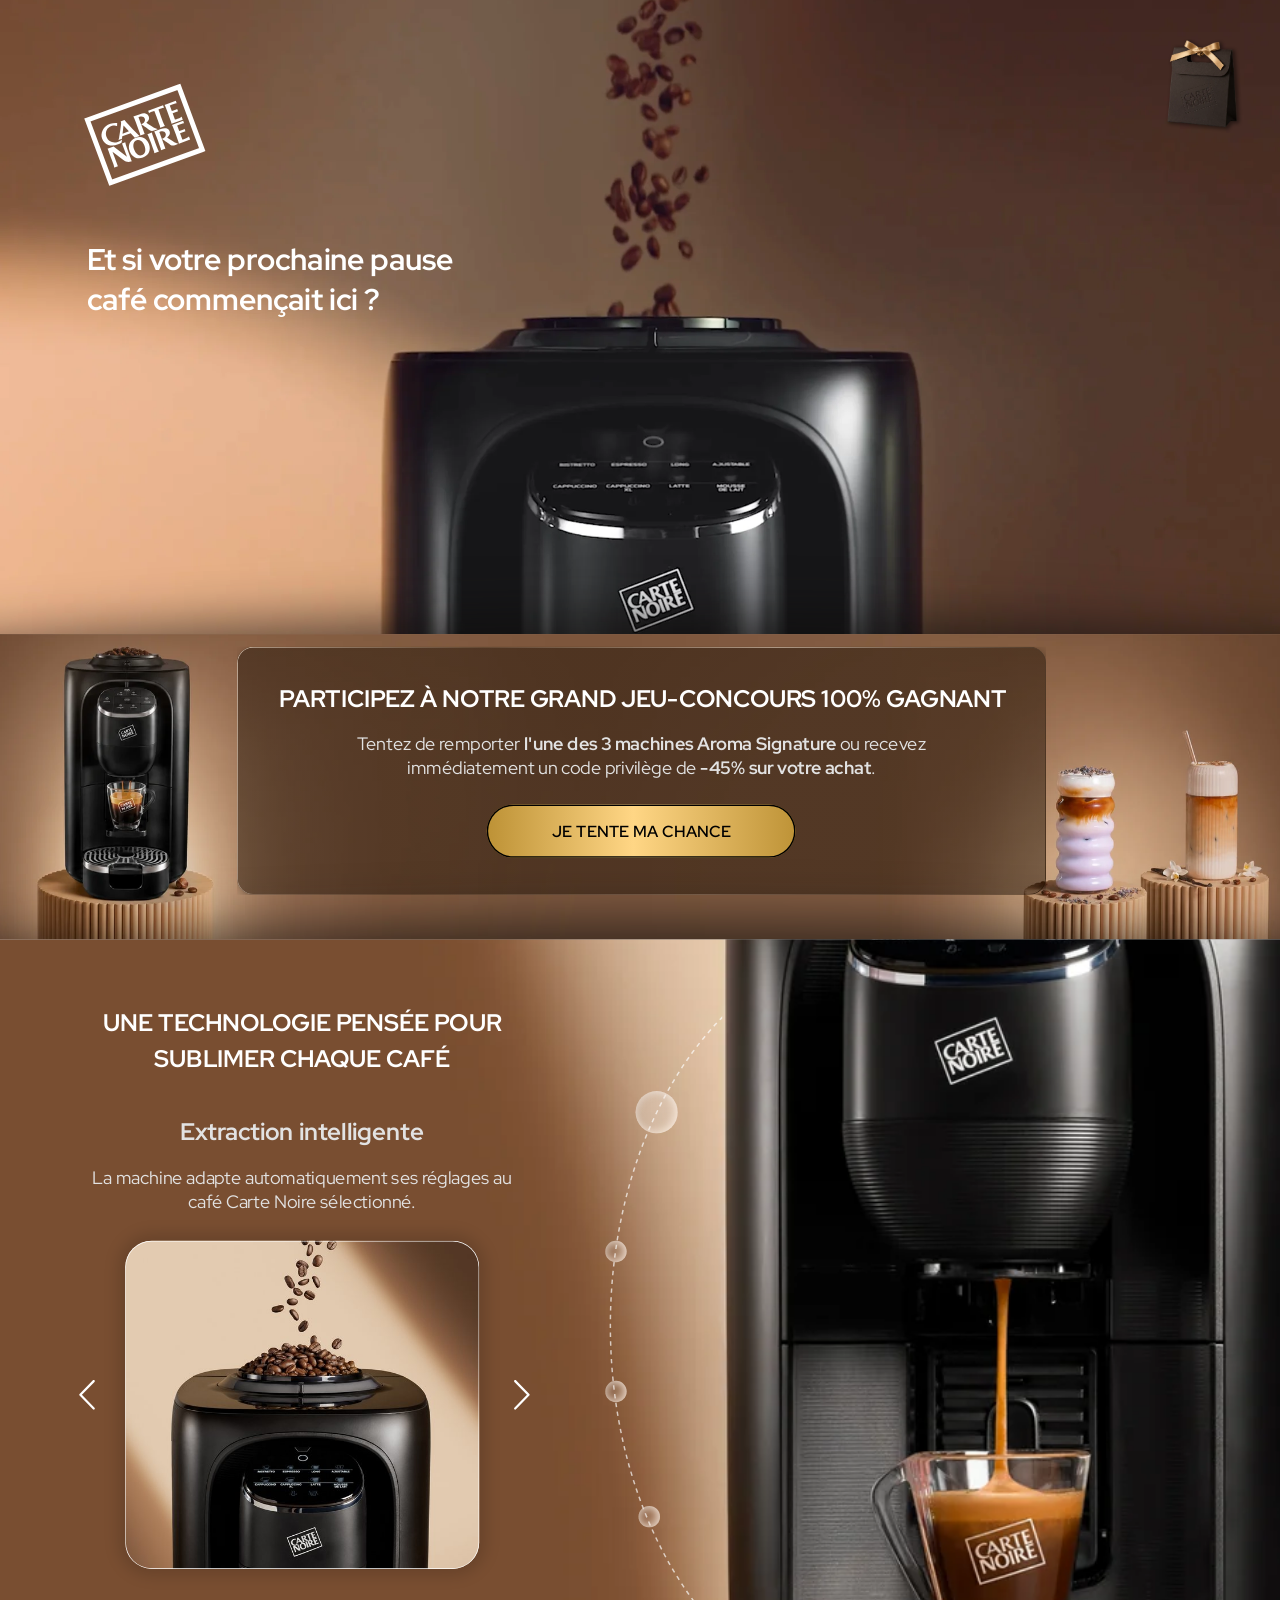
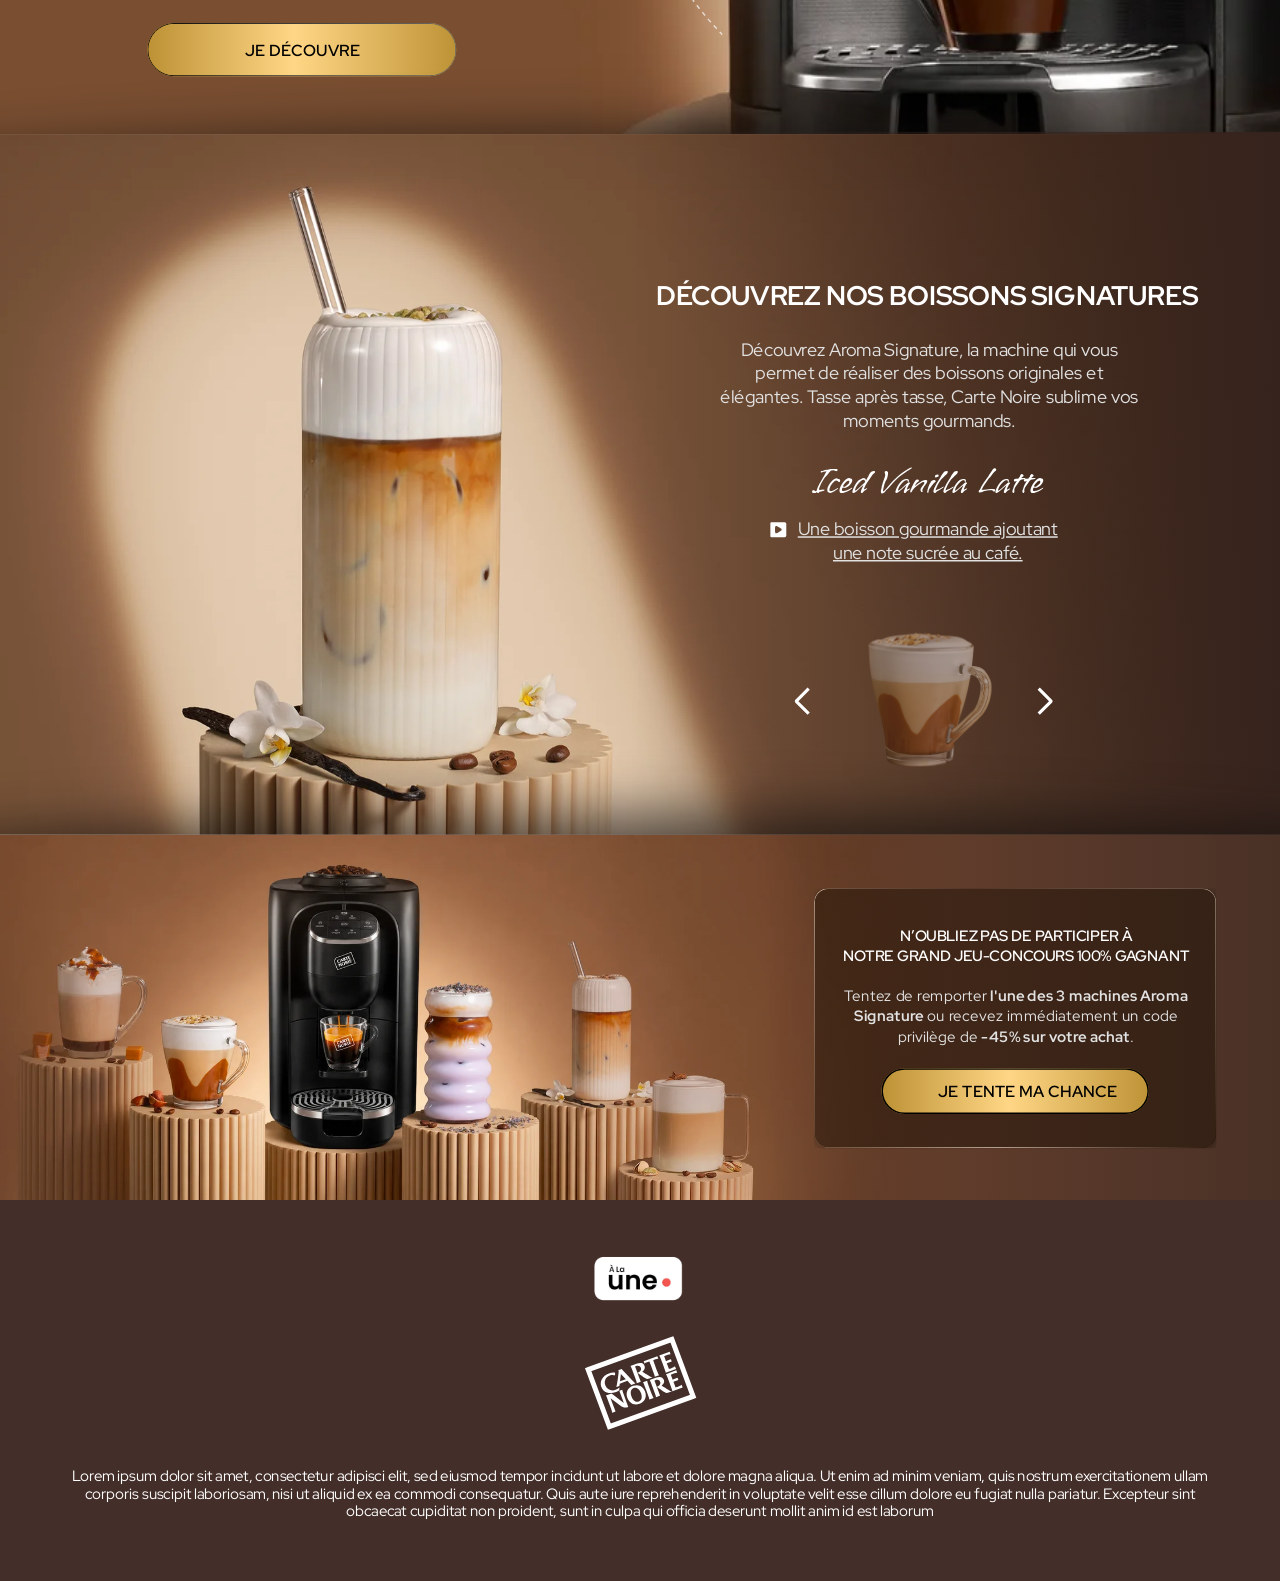
==== commit ec2adea7: "Carte Noire LP : logo non rogné, ombres adoucies, icône vidéo alignée sur le texte Co-Authored-By: C" ====
--- a/lp/carte-noire/index.html
+++ b/lp/carte-noire/index.html
@@ -12,14 +12,21 @@
 [data-dir],.cta{cursor:pointer}
 .cta{transition:transform .2s,filter .2s}
 .cta:hover{transform:translateY(-2px);filter:brightness(1.08)}
-</style></head><body><div id="wrap"><div id="lp" style="width:1728px;height:4295px"><div class="n root" style="left:0;top:0;width:1728px;height:4295px;overflow:hidden;background:linear-gradient(rgba(255,255,255,1),rgba(255,255,255,1));"><div class="n" style="left:0px;top:0px;width:1728px;height:856px;overflow:hidden;"><div class="n" style="left:0px;top:0px;width:1728px;height:856px;background:url(img/50243b9f4860fb8da219fff7454e0beaea31282c.webp) 0px -94px/1746.6px 1033px no-repeat;"></div><div class="n" style="left:117px;top:324px;width:499px;height:106px;display:flex;flex-direction:column;justify-content:flex-start;font-size:40px;line-height:53px;color:rgba(255,255,255,1);text-align:left;letter-spacing:0em;white-space:nowrap;font-family:'Red Hat Display',sans-serif;font-weight:700;"><div>Et si votre prochaine pause<br>café commençait ici ?</div></div><div class="n" style="left:117px;top:116px;width:156px;height:130.97px;overflow:hidden;"><div class="n" style="left:0.73px;top:0.74px;width:154.54px;height:129.51px;overflow:hidden;"><div class="n" style="left:0px;top:0px;width:154.54px;height:129.51px;overflow:hidden;"><div class="n" style="left:0px;top:45.04px;width:131.39px;height:90.02px;transform-origin:0 0;transform:matrix(0.94,-0.34,0.35,0.94,0,0);"><svg width="131.39" height="90.02" viewBox="0 0 131.39 90.02" style="position:absolute;left:0;top:0;overflow:visible"><path d="M0 0L0 -3.32L-3.32 -3.32L-3.32 0L0 0ZM131.39 0L134.71 0L134.71 -3.32L131.39 -3.32L131.39 0ZM131.39 90.02L131.39 93.33L134.71 93.33L134.71 90.02L131.39 90.02ZM0 90.02L-3.32 90.02L-3.32 93.33L0 93.33L0 90.02ZM0 0L0 3.32L131.39 3.32L131.39 0L131.39 -3.32L0 -3.32L0 0ZM131.39 0L128.08 0L128.08 90.02L131.39 90.02L134.71 90.02L134.71 0L131.39 0ZM131.39 90.02L131.39 86.7L0 86.7L0 90.02L0 93.33L131.39 93.33L131.39 90.02ZM0 90.02L3.32 90.02L3.32 0L0 0L-3.32 0L-3.32 90.02L0 90.02Z" fill="rgba(255,255,255,1)"/></svg></div><div class="n" style="left:18.92px;top:19.36px;width:120.45px;height:90.49px;overflow:hidden;"><div class="n" style="left:23.17px;top:25.55px;width:28.64px;height:26.96px;"><svg width="28.64" height="26.96" viewBox="0 0 28.64 26.96" style="position:absolute;left:0;top:0;overflow:visible"><path d="M22.02 23.89L28.64 21.48L28.37 21.33C27.76 21.01 27.3 20.68 26.31 19.68C16.42 9.74 8.01 0.17 7.92 0.07L7.86 0L2.67 1.9L2.84 2.05C2.84 2.05 3.6 2.76 3.47 4.33C2.93 10.79 1.34 20.92 0.91 23.26C0.6 24.97 0.08 26.68 0.08 26.7L0 26.96L4.69 25.25L5.07 21.94L16.38 17.81L22.02 23.89ZM14.04 15.28L5.48 18.4L6.76 7.43L14.04 15.28Z" fill="rgba(255,255,255,1)" fill-rule="nonzero"/></svg></div><div class="n" style="left:43.84px;top:16.51px;width:32.86px;height:30px;"><svg width="32.86" height="30" viewBox="0 0 32.86 30" style="position:absolute;left:0;top:0;overflow:visible"><path d="M28.06 23.1L28.06 23.1L32.86 21.34L32.37 21.25C31.06 21.01 29.98 20.61 28.87 19.96C27.07 18.91 21.01 15.33 17.55 12.71C20.81 10.48 22.03 7.44 20.89 4.37C20.06 2.11 18.51 0.71 16.28 0.2C14.29 -0.25 11.77 0.05 8.98 1.07L8.97 1.07L0 4.35L0.12 4.5C0.12 4.5 0.7 5.25 1.51 7.28C4.31 14.37 6.49 20.26 8.77 26.99C9.32 28.62 9.35 29.79 9.35 29.8L9.35 30L15.3 27.83L6.96 5.18L8.32 4.69L8.32 4.69C11.74 3.44 14.41 4.41 15.47 7.27L15.48 7.31C16.15 9.12 15.49 10.64 14.82 11.61C13.95 12.86 12.51 13.92 10.87 14.52L10.63 14.61L10.84 14.76C10.84 14.76 18.38 20.06 21.65 22.37C24.06 24.08 25.7 23.96 28.06 23.1L28.06 23.1Z" fill="rgba(255,255,255,1)" fill-rule="nonzero"/></svg></div><div class="n" style="left:71.85px;top:37.2px;width:32.94px;height:29.92px;"><svg width="32.94" height="29.92" viewBox="0 0 32.94 29.92" style="position:absolute;left:0;top:0;overflow:visible"><path d="M28.95 19.85C27.16 18.81 21.1 15.26 17.65 12.65C20.91 10.42 22.13 7.4 21 4.34C20.18 2.09 18.63 0.7 16.4 0.2C14.42 -0.25 11.89 0.06 9.1 1.08L9.1 1.08L0 4.4L0.12 4.55C0.12 4.55 0.7 5.29 1.5 7.31C4.29 14.37 6.46 20.24 8.73 26.93C9.17 28.24 9.2 28.6 9.24 29.1C9.25 29.28 9.27 29.48 9.3 29.75L9.33 29.92L15.65 27.61L15.53 27.46C15.53 27.46 15.3 27.18 15 26.69L7.08 5.17L8.44 4.68C11.86 3.42 14.53 4.39 15.58 7.24L15.59 7.28C16.26 9.08 15.6 10.6 14.93 11.56C14.05 12.81 12.61 13.87 10.97 14.47L10.73 14.56L10.94 14.71C10.94 14.71 18.47 19.97 21.73 22.27C24.14 23.96 25.78 23.84 28.14 22.98L28.14 22.98L32.94 21.23L32.45 21.13C31.14 20.89 30.06 20.5 28.95 19.85L28.95 19.85Z" fill="rgba(255,255,255,1)" fill-rule="nonzero"/></svg></div><div class="n" style="left:37.78px;top:49.09px;width:28.19px;height:28.69px;"><svg width="28.19" height="28.69" viewBox="0 0 28.19 28.69" style="position:absolute;left:0;top:0;overflow:visible"><path d="M9.48 1.02L9.48 1.02C1.4 3.97 -1.9 11.11 1.08 19.21C2.51 23.08 4.97 25.94 8.2 27.47C11.43 29.01 15.14 29.09 18.94 27.7L18.95 27.7C26.9 24.8 30.09 17.64 27.07 9.46L27.06 9.43C25.63 5.54 23.25 2.69 20.17 1.19C17.05 -0.34 13.35 -0.4 9.48 1.02L9.48 1.02ZM21.04 11.77L21.06 11.8C23.37 18.09 22.18 22.79 17.85 24.37C15.75 25.13 13.64 24.85 11.74 23.54C9.83 22.22 8.23 19.93 7.13 16.93C4.88 10.83 6.19 5.88 10.47 4.31L10.47 4.31C12.55 3.55 14.66 3.88 16.57 5.27C18.43 6.62 19.97 8.87 21.04 11.77L21.04 11.77Z" fill="rgba(255,255,255,1)" fill-rule="nonzero"/></svg></div><div class="n" style="left:85.69px;top:0px;width:24.74px;height:31.15px;"><svg width="24.74" height="31.15" viewBox="0 0 24.74 31.15" style="position:absolute;left:0;top:0;overflow:visible"><path d="M16.64 3.59L15.31 0L0 5.59L0.12 5.74C0.12 5.75 0.7 6.49 1.51 8.52C4.31 15.59 6.47 21.47 8.75 28.18C9.31 29.82 9.48 30.97 9.48 30.98L9.51 31.15L24.74 25.59L23.16 21.3L23.01 21.5C22.99 21.52 21.37 23.15 17.74 24.48C15.22 25.39 14.5 25.59 14.29 25.64L11.09 16.97L18.38 14.3L17.17 11L17.03 11.07C15.76 11.72 12.96 12.76 9.95 13.86L7.21 6.41L10.51 5.2L12.64 4.43C14.31 3.82 15.82 3.21 16.64 3.59L16.64 3.59Z" fill="rgba(255,255,255,1)" fill-rule="nonzero"/></svg></div><div class="n" style="left:95.75px;top:27.3px;width:24.7px;height:31.05px;"><svg width="24.7" height="31.05" viewBox="0 0 24.7 31.05" style="position:absolute;left:0;top:0;overflow:visible"><path d="M16.63 3.58L15.32 0L0 5.59L0.12 5.74C0.12 5.75 0.7 6.49 1.5 8.51C4.29 15.55 6.45 21.41 8.72 28.09C9.27 29.72 9.44 30.87 9.44 30.88L9.46 31.05L24.7 25.49L23.13 21.22L22.97 21.42C22.96 21.44 21.33 23.06 17.7 24.39C15.19 25.3 14.46 25.5 14.25 25.55L11.07 16.91L18.36 14.25L17.15 10.96L17.01 11.03C15.74 11.68 12.95 12.71 9.93 13.81L7.2 6.4L10.51 5.19L12.63 4.42C14.3 3.81 15.81 3.2 16.64 3.58L16.63 3.58Z" fill="rgba(255,255,255,1)" fill-rule="nonzero"/></svg></div><div class="n" style="left:62.39px;top:42.78px;width:15.65px;height:27.78px;"><svg width="15.65" height="27.78" viewBox="0 0 15.65 27.78" style="position:absolute;left:0;top:0;overflow:visible"><path d="M14.15 22.82C11.54 16.24 9.39 10.37 6.94 3.19C6.24 1.13 6.2 0.2 6.2 0.19L6.19 0L0 2.26L0.12 2.41C0.12 2.42 0.7 3.16 1.5 5.18C4.29 12.23 6.46 18.1 8.73 24.79C9.17 26.1 9.2 26.46 9.24 26.96C9.25 27.15 9.27 27.35 9.3 27.61L9.33 27.78L15.65 25.47L15.53 25.32C15.52 25.31 14.78 24.41 14.15 22.82L14.15 22.82Z" fill="rgba(255,255,255,1)" fill-rule="nonzero"/></svg></div><div class="n" style="left:0px;top:30.3px;width:27.66px;height:30.44px;"><svg width="27.66" height="30.44" viewBox="0 0 27.66 30.44" style="position:absolute;left:0;top:0;overflow:visible"><path d="M27.66 22.29C25.99 23.77 24.12 24.89 21.97 25.67L21.96 25.67C15.58 28 9.03 25.03 6.72 18.76C5.62 15.77 5.7 12.64 6.96 9.94C8.2 7.29 10.46 5.25 13.34 4.2C16.98 2.87 19.53 3.61 20.46 3.98L21.05 4.2L21.08 3.57L21.19 0.17L21.07 0.15C18.38 -0.25 14.87 0.16 11.93 1.23C7.31 2.92 3.67 5.97 1.67 9.83C-0.18 13.4 -0.51 17.45 0.77 20.93L0.79 20.97C2.37 25.27 5.25 28.26 9.12 29.61C12.9 30.94 17.57 30.67 22.6 28.83C24.59 28.1 26.05 27.17 27.2 26.21L27.66 22.29L27.66 22.29Z" fill="rgba(255,255,255,1)" fill-rule="nonzero"/></svg></div><div class="n" style="left:7.89px;top:56.13px;width:33.05px;height:34.36px;"><svg width="33.05" height="34.36" viewBox="0 0 33.05 34.36" style="position:absolute;left:0;top:0;overflow:visible"><path d="M24.09 0L19.71 1.6L26.4 19.75L8.32 5.77L0 8.8L0.15 8.95C0.16 8.96 0.91 10.18 1.4 11.49L1.99 13.09C3.15 16.25 5.68 23.1 7.11 27.01C7.51 28.09 7.85 29.03 8.14 29.85C8.96 32.31 9.25 34.15 9.25 34.17L9.28 34.36L9.54 34.26L14.16 32.57L9.44 19.75L9.42 19.69L6.85 12.73L21.05 23.74C24.86 26.64 28.26 27.4 31.74 26.13L31.74 26.13L33.05 25.65L33 25.52C33 25.52 25.87 6.16 25.44 4.98C24.46 2.31 24.12 0.19 24.12 0.16L24.09 0Z" fill="rgba(255,255,255,1)" fill-rule="nonzero"/></svg></div><div class="n" style="left:63.76px;top:6.25px;width:22.73px;height:30.43px;"><svg width="22.73" height="30.43" viewBox="0 0 22.73 30.43" style="position:absolute;left:0;top:0;overflow:visible"><path d="M10.07 3.68L0 7.35L1.32 10.94C1.7 10.12 3.25 9.61 4.92 9L7.05 8.22L8.39 7.73L8.39 7.73C8.89 9.01 12.85 18.99 15.65 27.43C16.19 29.06 16.22 30.23 16.22 30.24L16.23 30.43L22.73 28.06L22.61 27.91C22.6 27.9 21.86 26.99 21.22 25.4C17.85 16.94 14.4 6.93 13.98 5.69L13.98 5.69L15.32 5.2L17.45 4.43C19.12 3.82 20.63 3.21 21.45 3.59L20.13 0L10.07 3.68L10.07 3.68Z" fill="rgba(255,255,255,1)" fill-rule="nonzero"/></svg></div></div></div></div></div></div><div class="n" style="left:-606px;top:834px;width:2995px;height:326px;border-radius:50%;background:linear-gradient(rgba(14,12,11,0.66),rgba(14,12,11,0.66));filter:blur(36.35px);"></div><div class="n" style="left:0px;top:856px;width:1728px;height:412px;background:url(img/65e8cf0b90587b5456b70ec21e1bebaf576ec3fa.webp) -30px -96.02px/1824px 528.23px no-repeat;"></div><div class="n" style="left:320px;top:873px;width:1092px;height:335px;overflow:hidden;"><div class="n" style="left:0px;top:0px;width:1092px;height:335px;border-radius:22px 22px 22px 22px;background:linear-gradient(rgba(27,14,3,0.47),rgba(27,14,3,0.47));box-shadow:3px 3px 13px 1px rgba(0,0,0,0.29);"><div class="n" style="inset:0;border-radius:22px 22px 22px 22px;border:1px solid transparent;background:linear-gradient(107.05deg,rgba(212,192,174,1) 0%,rgba(108,81,58,1) 27.88%,rgba(212,192,174,1) 61.06%,rgba(41,21,4,1) 100%) border-box;-webkit-mask:linear-gradient(#000 0 0) padding-box,linear-gradient(#000 0 0);-webkit-mask-composite:xor;mask-composite:exclude;pointer-events:none"></div></div><div class="n" style="left:159px;top:116px;width:774px;height:64px;display:flex;flex-direction:column;justify-content:flex-start;font-size:24px;line-height:32px;color:rgba(226,226,226,1);text-align:center;letter-spacing:0em;white-space:nowrap;font-family:'Red Hat Display',sans-serif;font-weight:400;"><div><span style="font-weight:400;color:rgba(226,226,226,1);">Tentez de remporter </span><span style="font-weight:700;color:rgba(226,226,226,1);">l'une des 3 machines Aroma Signature</span><span style="font-weight:400;color:rgba(226,226,226,1);"> ou recevez</span><br><span style="font-weight:400;color:rgba(226,226,226,1);">immédiatement un code privilège de </span><span style="font-weight:700;color:rgba(226,226,226,1);">-45% sur votre achat</span><span style="font-weight:400;color:rgba(226,226,226,1);">.</span></div></div><div class="n" style="left:57px;top:50px;width:978px;height:42px;display:flex;flex-direction:column;justify-content:flex-start;font-size:32px;line-height:42.34px;color:rgba(255,255,255,1);text-align:left;letter-spacing:0em;white-space:nowrap;font-family:'Red Hat Display',sans-serif;font-weight:700;text-transform:uppercase;"><div>Participez à notre grand jeu-concours 100% gagnant</div></div><div class="n cta" style="left:337px;top:213px;width:417px;height:72px;border-radius:36px 36px 36px 36px;background:linear-gradient(90deg,rgba(190,147,55,1) 0.96%,rgba(255,214,133,1) 47.44%,rgba(190,147,55,1) 100%);box-shadow:inset 0 0 0 2px rgba(0,0,0,1);"><div class="n" style="left:88px;top:22px;width:241px;height:29px;display:flex;flex-direction:column;justify-content:flex-start;font-size:22px;line-height:29.11px;color:rgba(0,0,0,1);text-align:left;letter-spacing:0em;white-space:nowrap;font-family:'Red Hat Display',sans-serif;font-weight:600;text-transform:uppercase;"><div>Je tente ma chance</div></div></div></div><div class="n" style="left:-606px;top:1244px;width:2995px;height:1097px;overflow:hidden;"><div class="n" style="left:0px;top:0px;width:2995px;height:326px;border-radius:50%;background:linear-gradient(rgba(14,12,11,0.66),rgba(14,12,11,0.66));filter:blur(36.35px);"></div><div class="n car" data-car="av" data-count="4" style="left:606px;top:24px;width:1728px;height:1073px;"><div class="slide on"><div class="n" style="left:0px;top:0px;width:1728px;height:1073px;overflow:hidden;"><div class="n" style="left:0px;top:0px;width:1728px;height:1073px;background:url(img/91daee8307eb51e65524cdd7dc8566009d923035.webp) -1455.76px -1196.93px/4275.83px 2841.51px no-repeat;"></div><div class="n" style="left:169px;top:407px;width:478px;height:443.07px;border-radius:35.85px 35.85px 35.85px 35.85px;background:url(img/7c41151cd4c35c99de75540445196db7d1074bf4.jpg) 0px -154.5px/478px 597.5px no-repeat;box-shadow:0px 0px 22.15px 8.27px rgba(0,0,0,0.15),inset 0 0 0 0.92px rgba(255,255,255,1);"></div><div class="n" style="left:119px;top:239px;width:577px;height:132px;"><div class="n" style="left:0px;top:0px;width:577px;height:42px;display:flex;flex-direction:column;justify-content:flex-start;font-size:32px;line-height:42.34px;color:rgba(226,226,226,1);text-align:center;letter-spacing:0em;white-space:nowrap;font-family:'Red Hat Display',sans-serif;font-weight:700;"><div>Extraction intelligente</div></div><div class="n" style="left:0px;top:68px;width:577px;height:64px;display:flex;flex-direction:column;justify-content:flex-start;font-size:24px;line-height:32px;color:rgba(226,226,226,1);text-align:center;letter-spacing:0em;white-space:nowrap;font-family:'Red Hat Display',sans-serif;font-weight:400;"><div>La machine adapte automatiquement ses réglages
-au<br>café Carte Noire sélectionné.</div></div></div><div class="n" style="left:105px;top:89px;width:606px;height:96px;display:flex;flex-direction:column;justify-content:flex-start;font-size:32px;line-height:48px;color:rgba(255,255,255,1);text-align:center;letter-spacing:0em;white-space:nowrap;font-family:'Red Hat Display',sans-serif;font-weight:700;text-transform:uppercase;"><div>Une technologie pensée pour<br>sublimer chaque café</div></div><div class="n" style="left:823.34px;top:103.8px;width:152px;height:835.92px;transform-origin:0 0;transform:matrix(1,0,0,1,0,0);"><svg width="152" height="835.92" viewBox="0 0 152 835.92" style="position:absolute;left:0;top:0;overflow:visible"><path d="M149.43 830.43C150.29 831.31 151.14 832.19 152 833.06L152 835.92C150.66 834.56 149.32 833.19 147.99 831.81L149.43 830.43ZM141.34 821.77C142.67 823.23 144 824.68 145.34 826.11L144.61 826.79L143.88 827.48C142.54 826.03 141.19 824.58 139.86 823.11L141.34 821.77ZM133.48 812.85C134.77 814.36 136.08 815.86 137.39 817.35L136.64 818.01L135.89 818.67C134.57 817.17 133.26 815.67 131.96 814.15L132.72 813.5L133.48 812.85ZM125.9 803.76C127.15 805.3 128.4 806.82 129.66 808.33L128.89 808.97L128.13 809.62C126.86 808.1 125.6 806.56 124.35 805.02L125.13 804.39L125.9 803.76ZM118.54 794.42C119.75 796 120.96 797.56 122.19 799.11L121.4 799.73L120.62 800.35C119.39 798.79 118.17 797.22 116.95 795.64L118.54 794.42ZM111.45 784.93C112.62 786.54 113.79 788.13 114.97 789.71L113.37 790.91C112.18 789.32 111.01 787.72 109.83 786.11L111.45 784.93ZM104.59 775.24C105.71 776.86 106.84 778.48 107.97 780.09L107.16 780.66L107.16 780.66L106.34 781.24C105.2 779.63 104.07 778.01 102.94 776.37L104.59 775.24ZM97.97 765.38C99.06 767.04 100.16 768.7 101.26 770.34L99.6 771.46C98.49 769.81 97.39 768.14 96.3 766.47L97.14 765.93L97.97 765.38ZM91.61 755.37C92.65 757.05 93.69 758.72 94.75 760.38L93.06 761.45C92 759.78 90.95 758.11 89.91 756.43L91.61 755.37ZM85.46 745.19C86.47 746.91 87.48 748.62 88.51 750.31L87.65 750.83L87.65 750.83L87.29 751.05L86.8 751.34C85.77 749.64 84.75 747.93 83.73 746.21L85.46 745.19ZM79.57 734.91C80.53 736.64 81.5 738.35 82.48 740.06L80.75 741.05C79.77 739.34 78.79 737.62 77.82 735.88L79.57 734.91ZM73.89 724.44C74.82 726.21 75.76 727.96 76.71 729.7L74.95 730.66C74 728.91 73.05 727.15 72.12 725.38L73 724.91L73.89 724.44ZM68.47 713.92C69.35 715.69 70.25 717.45 71.15 719.2L69.37 720.12C68.47 718.36 67.57 716.59 66.68 714.81L67.57 714.37L68.47 713.92ZM63.24 703.21C64.1 705.01 64.96 706.8 65.83 708.58L64.93 709.02L64.03 709.46C63.16 707.67 62.29 705.87 61.44 704.07L62.34 703.64L63.24 703.21ZM58.28 692.46C59.09 694.27 59.91 696.07 60.74 697.86L59.83 698.28L59.83 698.28L58.92 698.7C58.09 696.9 57.27 695.09 56.45 693.28L57.36 692.87L58.28 692.46ZM53.51 681.55C54.28 683.38 55.07 685.2 55.86 687.02L54.95 687.42L54.03 687.82C53.24 686 52.45 684.17 51.67 682.33L53.51 681.55ZM48.98 670.6C49.72 672.44 50.47 674.27 51.22 676.09L49.38 676.86C48.62 675.03 47.87 673.19 47.13 671.34L48.06 670.97L48.98 670.6ZM44.66 659.5C45.36 661.36 46.07 663.21 46.79 665.06L45.86 665.42L45.86 665.42L44.93 665.78C44.21 663.93 43.49 662.08 42.79 660.21L44.66 659.5ZM40.57 648.38C41.24 650.24 41.91 652.11 42.59 653.96L40.72 654.65C40.03 652.79 39.36 650.92 38.69 649.05L39.63 648.71L40.57 648.38ZM36.68 637.13C37.31 639.01 37.95 640.88 38.6 642.75L37.65 643.08L36.71 643.41C36.06 641.53 35.42 639.65 34.79 637.76L36.68 637.13ZM33.03 625.85C33.62 627.74 34.22 629.62 34.83 631.5L32.93 632.12C32.32 630.23 31.71 628.34 31.12 626.44L33.03 625.85ZM29.56 614.45C30.12 616.36 30.69 618.26 31.27 620.15L29.35 620.73C28.78 618.83 28.21 616.93 27.65 615.02L29.56 614.45ZM26.33 603.04C26.85 604.96 27.38 606.87 27.92 608.77L26 609.31C25.46 607.4 24.93 605.49 24.4 603.57L26.33 603.04ZM23.29 591.53C23.78 593.46 24.28 595.38 24.78 597.29L22.85 597.8C22.34 595.88 21.84 593.95 21.35 592.02L22.32 591.78L23.29 591.53ZM20.47 580.01C20.92 581.94 21.39 583.87 21.86 585.79L19.92 586.26C19.44 584.34 18.98 582.41 18.53 580.47L20.47 580.01ZM17.85 568.39C18.27 570.34 18.7 572.27 19.13 574.21L17.18 574.65C16.74 572.71 16.31 570.76 15.89 568.82L16.87 568.6L17.85 568.39ZM15.44 556.79C15.82 558.73 16.22 560.67 16.62 562.6L14.66 563.01C14.26 561.07 13.86 559.12 13.48 557.17L15.44 556.79ZM13.22 545.07C13.57 547.03 13.94 548.99 14.3 550.94L12.34 551.31C11.97 549.35 11.61 547.39 11.25 545.43L13.22 545.07ZM11.22 533.4C11.54 535.35 11.86 537.3 12.2 539.25L10.23 539.58C9.89 537.63 9.56 535.68 9.25 533.72L9.29 533.71L11.22 533.4ZM9.41 521.61C9.69 523.59 9.99 525.55 10.29 527.52L8.31 527.82C8.01 525.85 7.72 523.88 7.43 521.9L8.42 521.76L9.41 521.61ZM7.8 509.87C8.06 511.84 8.32 513.8 8.58 515.75L7.59 515.89L6.6 516.02C6.33 514.06 6.07 512.09 5.82 510.13L6.81 510L7.8 509.87ZM6.39 498.04C6.61 500.02 6.84 502 7.08 503.97L6.08 504.09L5.09 504.21C4.85 502.23 4.63 500.25 4.41 498.26L6.39 498.04ZM5.18 486.24C5.37 488.21 5.56 490.18 5.76 492.14L4.77 492.24L3.77 492.34C3.57 490.38 3.38 488.41 3.19 486.43L4.19 486.34L5.18 486.24ZM4.17 474.39C4.32 476.37 4.48 478.35 4.65 480.33L3.66 480.41L3.66 480.41L2.66 480.5C2.49 478.51 2.33 476.53 2.18 474.54L4.17 474.39ZM3.35 462.54C3.47 464.51 3.6 466.48 3.73 468.45L2.74 468.52L2.74 468.52L1.74 468.58C1.6 466.61 1.48 464.64 1.36 462.66L3.35 462.54ZM2.73 450.67C2.81 452.65 2.91 454.63 3.01 456.61L2.01 456.66L1.02 456.72C0.91 454.73 0.82 452.74 0.73 450.75L1.73 450.71L2.73 450.67ZM2.29 438.78C2.35 440.76 2.41 442.73 2.48 444.7L0.49 444.77C0.41 442.8 0.35 440.82 0.29 438.84L2.29 438.78ZM2.05 426.91C2.08 428.89 2.11 430.88 2.15 432.85L1.15 432.87L0.15 432.89C0.11 430.91 0.08 428.92 0.06 426.93L2.05 426.91ZM2.01 414.97C2 415.97 2 416.96 2 417.96C2 418.95 2 419.95 2.01 420.95L0.01 420.95C0 419.96 0 418.96 0 417.96C0 416.96 0 415.96 0.01 414.96L2.01 414.97ZM2.15 403.06C2.11 405.04 2.08 407.02 2.05 409.01L1.05 409L0.06 408.98C0.08 406.99 0.11 405.01 0.15 403.02L2.15 403.06ZM2.48 391.22C2.41 393.19 2.35 395.16 2.29 397.13L0.29 397.08C0.35 395.1 0.41 393.12 0.49 391.14L2.48 391.22ZM2.02 379.25L2.01 379.25L3.01 379.3C2.91 381.28 2.81 383.27 2.73 385.25L0.73 385.16L0.73 385.16C0.82 383.17 0.91 381.18 1.02 379.2L2.02 379.25ZM3.73 367.47C3.6 369.43 3.47 371.4 3.35 373.38L1.36 373.26C1.48 371.28 1.6 369.3 1.74 367.33L3.73 367.47ZM4.65 355.59C4.48 357.57 4.32 359.55 4.17 361.53L2.18 361.38C2.33 359.39 2.49 357.4 2.66 355.42L4.65 355.59ZM4.77 343.67L4.77 343.67L5.76 343.78C5.56 345.74 5.37 347.7 5.18 349.67L3.19 349.49C3.38 347.51 3.57 345.54 3.77 343.57L4.77 343.67ZM6.08 331.83L6.08 331.83L7.08 331.95C6.84 333.92 6.61 335.89 6.39 337.87L4.41 337.65C4.63 335.67 4.85 333.69 5.09 331.71L6.08 331.83ZM7.59 320.03L7.59 320.03L8.58 320.17C8.32 322.12 8.06 324.08 7.8 326.04L5.82 325.79C6.07 323.82 6.33 321.86 6.6 319.9L7.59 320.03ZM9.3 308.25L9.3 308.25L10.29 308.4C9.99 310.36 9.69 312.33 9.41 314.3L7.43 314.02C7.72 312.04 8.01 310.06 8.31 308.1L9.3 308.25ZM12.2 296.67C11.86 298.62 11.54 300.57 11.22 302.52L9.25 302.2C9.41 301.17 9.58 300.14 9.75 299.11L10.23 296.33L12.2 296.67ZM13.32 284.79L13.32 284.79L14.3 284.98C13.94 286.93 13.57 288.88 13.22 290.84L11.25 290.49C11.61 288.52 11.97 286.56 12.34 284.6L13.32 284.79ZM16.62 273.31C16.22 275.25 15.82 277.19 15.44 279.13L13.48 278.74C13.86 276.79 14.26 274.85 14.66 272.91L16.62 273.31ZM19.13 261.71C18.7 263.64 18.27 265.58 17.85 267.52L15.89 267.1C16.31 265.15 16.74 263.21 17.18 261.27L19.13 261.71ZM20.89 249.89L20.88 249.89L21.86 250.13C21.39 252.05 20.92 253.97 20.47 255.9L18.53 255.45C18.98 253.51 19.44 251.58 19.92 249.65L20.89 249.89ZM23.82 238.37L23.81 238.37L24.78 238.63C24.28 240.54 23.78 242.46 23.29 244.39L21.35 243.89C21.84 241.96 22.34 240.04 22.85 238.12L23.82 238.37ZM26.96 226.88L26.96 226.88L27.92 227.15C27.38 229.05 26.85 230.96 26.33 232.87L24.4 232.34C24.93 230.43 25.46 228.51 26 226.6L26.96 226.88ZM31.27 215.77C30.69 217.66 30.12 219.56 29.56 221.46L28.61 221.18L28.61 221.18L27.65 220.9C28.21 218.99 28.78 217.08 29.35 215.18L31.27 215.77ZM34.83 204.41C34.22 206.29 33.62 208.18 33.03 210.07L31.12 209.47C31.71 207.57 32.32 205.68 32.93 203.8L34.83 204.41ZM38.6 193.16C37.95 195.03 37.31 196.91 36.68 198.79L34.79 198.16C35.42 196.27 36.06 194.39 36.71 192.51L38.6 193.16ZM42.59 181.96C41.91 183.81 41.24 185.67 40.57 187.54L38.69 186.87C39.36 184.99 40.03 183.13 40.72 181.27L42.59 181.96ZM46.79 170.86C46.07 172.7 45.36 174.55 44.66 176.41L42.79 175.71C43.49 173.84 44.21 171.98 44.93 170.13L46.79 170.86ZM51.22 159.82C50.47 161.65 49.72 163.48 48.98 165.32L48.06 164.95L47.13 164.57C47.87 162.73 48.62 160.89 49.38 159.06L51.22 159.82ZM55.86 148.9C55.07 150.71 54.28 152.54 53.51 154.37L52.59 153.98L52.59 153.98L51.67 153.59C52.45 151.75 53.24 149.92 54.03 148.1L55.86 148.9ZM59.83 137.64L59.83 137.64L60.74 138.06C59.91 139.85 59.09 141.65 58.28 143.46L57.36 143.04L56.45 142.64C57.27 140.82 58.09 139.02 58.92 137.22L59.83 137.64ZM65.83 127.33C64.96 129.12 64.1 130.91 63.24 132.71L61.44 131.85C62.29 130.04 63.16 128.25 64.03 126.46L65.83 127.33ZM71.15 116.72C70.25 118.47 69.35 120.23 68.47 122L66.68 121.1C67.57 119.33 68.47 117.56 69.37 115.8L71.15 116.72ZM76.71 106.21C75.76 107.96 74.82 109.71 73.89 111.47L72.12 110.54C73.05 108.77 74 107.01 74.95 105.26L76.71 106.21ZM82.48 95.86C81.5 97.56 80.53 99.28 79.57 101.01L77.82 100.03C78.79 98.3 79.76 96.58 80.75 94.86L82.48 95.86ZM88.51 85.6C87.48 87.3 86.47 89.01 85.46 90.72L83.73 89.71C84.75 87.99 85.77 86.27 86.8 84.57L88.51 85.6ZM94.75 75.54C93.69 77.2 92.65 78.87 91.61 80.54L89.91 79.49C90.95 77.8 92 76.13 93.06 74.47L94.75 75.54ZM101.26 65.58C100.16 67.22 99.06 68.87 97.97 70.54L97.14 69.99L97.14 69.99L96.3 69.44C97.39 67.77 98.49 66.11 99.6 64.46L101.26 65.58ZM107.16 55.25L107.16 55.25L107.97 55.83C106.84 57.44 105.71 59.05 104.59 60.68L102.94 59.54C104.07 57.91 105.2 56.29 106.34 54.68L107.16 55.25ZM114.97 46.21C113.79 47.79 112.62 49.38 111.45 50.98L110.64 50.4L110.64 50.4L109.83 49.81C110.53 48.85 111.23 47.9 111.93 46.95L113.37 45.01L114.97 46.21ZM122.19 36.8C120.96 38.36 119.75 39.92 118.54 41.49L116.95 40.28C118.17 38.7 119.39 37.12 120.62 35.57L122.19 36.8ZM128.13 26.3L128.9 26.94L128.89 26.94L129.66 27.58C128.4 29.09 127.15 30.62 125.9 32.16L124.35 30.9C125.6 29.35 126.86 27.82 128.13 26.3L128.13 26.3ZM136.64 17.91L136.64 17.91L137.39 18.57C136.08 20.06 134.77 21.56 133.48 23.07L132.72 22.42L131.96 21.77C133.26 20.25 134.57 18.74 135.89 17.25L136.64 17.91ZM145.34 9.8C144 11.24 142.67 12.69 141.34 14.15L139.86 12.8L139.86 12.8C141.19 11.34 142.54 9.88 143.88 8.44L145.34 9.8ZM152 2.85C151.14 3.73 150.29 4.61 149.43 5.49L147.99 4.1C149.32 2.72 150.66 1.36 152 0L152 2.85Z" fill="rgba(255,255,255,0.68)" fill-rule="nonzero"/></svg></div><div class="n" style="left:817px;top:205px;width:98px;height:589px;overflow:hidden;"><div class="n" style="left:41px;top:0px;width:57px;height:57px;border-radius:50%;background:linear-gradient(rgba(255,255,255,0.26),rgba(255,255,255,0.26));box-shadow:inset -4px -2px 11.1px 0px rgba(255,241,230,0.73),inset 3px 4px 8.3px 0px rgba(222,213,206,0.46);"></div><div class="n" style="left:0px;top:202px;width:29px;height:29px;border-radius:50%;background:linear-gradient(rgba(255,255,255,0.1),rgba(255,255,255,0.1));box-shadow:inset -4px -2px 11.1px 0px rgba(255,241,230,0.73),inset 3px 4px 8.3px 0px rgba(222,213,206,0.46);"></div><div class="n" style="left:0px;top:391px;width:29px;height:29px;border-radius:50%;background:linear-gradient(rgba(255,255,255,0.1),rgba(255,255,255,0.1));box-shadow:inset -4px -2px 11.1px 0px rgba(255,241,230,0.73),inset 3px 4px 8.3px 0px rgba(222,213,206,0.46);"></div><div class="n" style="left:45px;top:560px;width:29px;height:29px;border-radius:50%;background:linear-gradient(rgba(255,255,255,0.1),rgba(255,255,255,0.1));box-shadow:inset -4px -2px 11.1px 0px rgba(255,241,230,0.73),inset 3px 4px 8.3px 0px rgba(222,213,206,0.46);"></div></div><div class="n" style="left:720px;top:591px;width:48px;height:48px;transform-origin:0 0;transform:matrix(-1,0,0,1,0,0);overflow:hidden;" data-dir="1"><div class="n" style="left:5px;top:3.99px;width:21.01px;height:40.02px;"><svg width="21.01" height="40.02" viewBox="0 0 21.01 40.02" style="position:absolute;left:0;top:0;overflow:visible"><path d="M3.59 20.01L20.57 2.56C20.71 2.42 20.83 2.25 20.9 2.07C20.97 1.88 21.01 1.69 21.01 1.49C21.01 1.29 20.97 1.09 20.89 0.91C20.81 0.73 20.7 0.56 20.56 0.42C20.42 0.29 20.25 0.18 20.06 0.1C19.88 0.03 19.68 0 19.48 0C19.28 0 19.09 0.05 18.91 0.13C18.73 0.21 18.56 0.32 18.42 0.47L0.42 18.97C0.15 19.25 0 19.62 0 20.01C0 20.4 0.15 20.78 0.42 21.06L18.42 39.56C18.56 39.7 18.73 39.82 18.91 39.9C19.09 39.98 19.28 40.02 19.48 40.02C19.68 40.03 19.88 39.99 20.06 39.92C20.25 39.85 20.42 39.74 20.56 39.6C20.7 39.46 20.81 39.29 20.89 39.11C20.97 38.93 21.01 38.73 21.01 38.54C21.01 38.34 20.97 38.14 20.9 37.96C20.83 37.77 20.71 37.61 20.57 37.47L3.59 20.01Z" fill="rgba(255,255,255,1)" fill-rule="nonzero"/></svg></div></div><div class="n" style="left:102px;top:591px;width:48px;height:48px;overflow:hidden;" data-dir="-1"><div class="n" style="left:5px;top:3.99px;width:21.01px;height:40.02px;"><svg width="21.01" height="40.02" viewBox="0 0 21.01 40.02" style="position:absolute;left:0;top:0;overflow:visible"><path d="M3.59 20.01L20.57 2.56C20.71 2.42 20.83 2.25 20.9 2.07C20.97 1.88 21.01 1.69 21.01 1.49C21.01 1.29 20.97 1.09 20.89 0.91C20.81 0.73 20.7 0.56 20.56 0.42C20.42 0.29 20.25 0.18 20.06 0.1C19.88 0.03 19.68 0 19.48 0C19.28 0 19.09 0.05 18.91 0.13C18.73 0.21 18.56 0.32 18.42 0.47L0.42 18.97C0.15 19.25 0 19.62 0 20.01C0 20.4 0.15 20.78 0.42 21.06L18.42 39.56C18.56 39.7 18.73 39.82 18.91 39.9C19.09 39.98 19.28 40.02 19.48 40.02C19.68 40.03 19.88 39.99 20.06 39.92C20.25 39.85 20.42 39.74 20.56 39.6C20.7 39.46 20.81 39.29 20.89 39.11C20.97 38.93 21.01 38.73 21.01 38.54C21.01 38.34 20.97 38.14 20.9 37.96C20.83 37.77 20.71 37.61 20.57 37.47L3.59 20.01Z" fill="rgba(255,255,255,1)" fill-rule="nonzero"/></svg></div></div></div></div><div class="slide"><div class="n" style="left:0px;top:0px;width:1728px;height:1073px;overflow:hidden;"><div class="n" style="left:0px;top:0px;width:1728px;height:1073px;background:url(img/91daee8307eb51e65524cdd7dc8566009d923035.webp) -1455.76px -1196.93px/4275.83px 2841.51px no-repeat;"></div><div class="n" style="left:169px;top:407px;width:478px;height:443.07px;border-radius:35.85px 35.85px 35.85px 35.85px;background:url(img/8f3d83209723f42acdd4acaecbbab9cc53c23c26.jpg) -91.2px 0px/627.09px 443.07px no-repeat;box-shadow:0px 0px 22.15px 8.27px rgba(0,0,0,0.15),inset 0 0 0 0.92px rgba(255,255,255,1);"></div><div class="n" style="left:119px;top:239px;width:577px;height:132px;"><div class="n" style="left:0px;top:0px;width:577px;height:42px;display:flex;flex-direction:column;justify-content:flex-start;font-size:32px;line-height:42.34px;color:rgba(226,226,226,1);text-align:center;letter-spacing:0em;white-space:nowrap;font-family:'Red Hat Display',sans-serif;font-weight:700;"><div>Connectée à votre quotidien</div></div><div class="n" style="left:0px;top:68px;width:577px;height:64px;display:flex;flex-direction:column;justify-content:flex-start;font-size:24px;line-height:32px;color:rgba(226,226,226,1);text-align:center;letter-spacing:0em;white-space:nowrap;font-family:'Red Hat Display',sans-serif;font-weight:400;"><div>Pilotez votre machine, personnalisez vos recettes et<br>découvrez de nouvelles boissons depuis l'application.</div></div></div><div class="n" style="left:105px;top:89px;width:606px;height:96px;display:flex;flex-direction:column;justify-content:flex-start;font-size:36px;line-height:48px;color:rgba(255,255,255,1);text-align:center;letter-spacing:0em;white-space:nowrap;font-family:'Red Hat Display',sans-serif;font-weight:700;text-transform:uppercase;"><div>Une technologie pensée pour<br>sublimer chaque café</div></div><div class="n" style="left:823.34px;top:103.8px;width:152px;height:835.92px;transform-origin:0 0;transform:matrix(1,0,0,1,0,0);"><svg width="152" height="835.92" viewBox="0 0 152 835.92" style="position:absolute;left:0;top:0;overflow:visible"><path d="M149.43 830.43C150.29 831.31 151.14 832.19 152 833.06L152 835.92C150.66 834.56 149.32 833.19 147.99 831.81L149.43 830.43ZM141.34 821.77C142.67 823.23 144 824.68 145.34 826.11L144.61 826.79L143.88 827.48C142.54 826.03 141.19 824.58 139.86 823.11L141.34 821.77ZM133.48 812.85C134.77 814.36 136.08 815.86 137.39 817.35L136.64 818.01L135.89 818.67C134.57 817.17 133.26 815.67 131.96 814.15L132.72 813.5L133.48 812.85ZM125.9 803.76C127.15 805.3 128.4 806.82 129.66 808.33L128.89 808.97L128.13 809.62C126.86 808.1 125.6 806.56 124.35 805.02L125.13 804.39L125.9 803.76ZM118.54 794.42C119.75 796 120.96 797.56 122.19 799.11L121.4 799.73L120.62 800.35C119.39 798.79 118.17 797.22 116.95 795.64L118.54 794.42ZM111.45 784.93C112.62 786.54 113.79 788.13 114.97 789.71L113.37 790.91C112.18 789.32 111.01 787.72 109.83 786.11L111.45 784.93ZM104.59 775.24C105.71 776.86 106.84 778.48 107.97 780.09L107.16 780.66L107.16 780.66L106.34 781.24C105.2 779.63 104.07 778.01 102.94 776.37L104.59 775.24ZM97.97 765.38C99.06 767.04 100.16 768.7 101.26 770.34L99.6 771.46C98.49 769.81 97.39 768.14 96.3 766.47L97.14 765.93L97.97 765.38ZM91.61 755.37C92.65 757.05 93.69 758.72 94.75 760.38L93.06 761.45C92 759.78 90.95 758.11 89.91 756.43L91.61 755.37ZM85.46 745.19C86.47 746.91 87.48 748.62 88.51 750.31L87.65 750.83L87.65 750.83L87.29 751.05L86.8 751.34C85.77 749.64 84.75 747.93 83.73 746.21L85.46 745.19ZM79.57 734.91C80.53 736.64 81.5 738.35 82.48 740.06L80.75 741.05C79.77 739.34 78.79 737.62 77.82 735.88L79.57 734.91ZM73.89 724.44C74.82 726.21 75.76 727.96 76.71 729.7L74.95 730.66C74 728.91 73.05 727.15 72.12 725.38L73 724.91L73.89 724.44ZM68.47 713.92C69.35 715.69 70.25 717.45 71.15 719.2L69.37 720.12C68.47 718.36 67.57 716.59 66.68 714.81L67.57 714.37L68.47 713.92ZM63.24 703.21C64.1 705.01 64.96 706.8 65.83 708.58L64.93 709.02L64.03 709.46C63.16 707.67 62.29 705.87 61.44 704.07L62.34 703.64L63.24 703.21ZM58.28 692.46C59.09 694.27 59.91 696.07 60.74 697.86L59.83 698.28L59.83 698.28L58.92 698.7C58.09 696.9 57.27 695.09 56.45 693.28L57.36 692.87L58.28 692.46ZM53.51 681.55C54.28 683.38 55.07 685.2 55.86 687.02L54.95 687.42L54.03 687.82C53.24 686 52.45 684.17 51.67 682.33L53.51 681.55ZM48.98 670.6C49.72 672.44 50.47 674.27 51.22 676.09L49.38 676.86C48.62 675.03 47.87 673.19 47.13 671.34L48.06 670.97L48.98 670.6ZM44.66 659.5C45.36 661.36 46.07 663.21 46.79 665.06L45.86 665.42L45.86 665.42L44.93 665.78C44.21 663.93 43.49 662.08 42.79 660.21L44.66 659.5ZM40.57 648.38C41.24 650.24 41.91 652.11 42.59 653.96L40.72 654.65C40.03 652.79 39.36 650.92 38.69 649.05L39.63 648.71L40.57 648.38ZM36.68 637.13C37.31 639.01 37.95 640.88 38.6 642.75L37.65 643.08L36.71 643.41C36.06 641.53 35.42 639.65 34.79 637.76L36.68 637.13ZM33.03 625.85C33.62 627.74 34.22 629.62 34.83 631.5L32.93 632.12C32.32 630.23 31.71 628.34 31.12 626.44L33.03 625.85ZM29.56 614.45C30.12 616.36 30.69 618.26 31.27 620.15L29.35 620.73C28.78 618.83 28.21 616.93 27.65 615.02L29.56 614.45ZM26.33 603.04C26.85 604.96 27.38 606.87 27.92 608.77L26 609.31C25.46 607.4 24.93 605.49 24.4 603.57L26.33 603.04ZM23.29 591.53C23.78 593.46 24.28 595.38 24.78 597.29L22.85 597.8C22.34 595.88 21.84 593.95 21.35 592.02L22.32 591.78L23.29 591.53ZM20.47 580.01C20.92 581.94 21.39 583.87 21.86 585.79L19.92 586.26C19.44 584.34 18.98 582.41 18.53 580.47L20.47 580.01ZM17.85 568.39C18.27 570.34 18.7 572.27 19.13 574.21L17.18 574.65C16.74 572.71 16.31 570.76 15.89 568.82L16.87 568.6L17.85 568.39ZM15.44 556.79C15.82 558.73 16.22 560.67 16.62 562.6L14.66 563.01C14.26 561.07 13.86 559.12 13.48 557.17L15.44 556.79ZM13.22 545.07C13.57 547.03 13.94 548.99 14.3 550.94L12.34 551.31C11.97 549.35 11.61 547.39 11.25 545.43L13.22 545.07ZM11.22 533.4C11.54 535.35 11.86 537.3 12.2 539.25L10.23 539.58C9.89 537.63 9.56 535.68 9.25 533.72L9.29 533.71L11.22 533.4ZM9.41 521.61C9.69 523.59 9.99 525.55 10.29 527.52L8.31 527.82C8.01 525.85 7.72 523.88 7.43 521.9L8.42 521.76L9.41 521.61ZM7.8 509.87C8.06 511.84 8.32 513.8 8.58 515.75L7.59 515.89L6.6 516.02C6.33 514.06 6.07 512.09 5.82 510.13L6.81 510L7.8 509.87ZM6.39 498.04C6.61 500.02 6.84 502 7.08 503.97L6.08 504.09L5.09 504.21C4.85 502.23 4.63 500.25 4.41 498.26L6.39 498.04ZM5.18 486.24C5.37 488.21 5.56 490.18 5.76 492.14L4.77 492.24L3.77 492.34C3.57 490.38 3.38 488.41 3.19 486.43L4.19 486.34L5.18 486.24ZM4.17 474.39C4.32 476.37 4.48 478.35 4.65 480.33L3.66 480.41L3.66 480.41L2.66 480.5C2.49 478.51 2.33 476.53 2.18 474.54L4.17 474.39ZM3.35 462.54C3.47 464.51 3.6 466.48 3.73 468.45L2.74 468.52L2.74 468.52L1.74 468.58C1.6 466.61 1.48 464.64 1.36 462.66L3.35 462.54ZM2.73 450.67C2.81 452.65 2.91 454.63 3.01 456.61L2.01 456.66L1.02 456.72C0.91 454.73 0.82 452.74 0.73 450.75L1.73 450.71L2.73 450.67ZM2.29 438.78C2.35 440.76 2.41 442.73 2.48 444.7L0.49 444.77C0.41 442.8 0.35 440.82 0.29 438.84L2.29 438.78ZM2.05 426.91C2.08 428.89 2.11 430.88 2.15 432.85L1.15 432.87L0.15 432.89C0.11 430.91 0.08 428.92 0.06 426.93L2.05 426.91ZM2.01 414.97C2 415.97 2 416.96 2 417.96C2 418.95 2 419.95 2.01 420.95L0.01 420.95C0 419.96 0 418.96 0 417.96C0 416.96 0 415.96 0.01 414.96L2.01 414.97ZM2.15 403.06C2.11 405.04 2.08 407.02 2.05 409.01L1.05 409L0.06 408.98C0.08 406.99 0.11 405.01 0.15 403.02L2.15 403.06ZM2.48 391.22C2.41 393.19 2.35 395.16 2.29 397.13L0.29 397.08C0.35 395.1 0.41 393.12 0.49 391.14L2.48 391.22ZM2.02 379.25L2.01 379.25L3.01 379.3C2.91 381.28 2.81 383.27 2.73 385.25L0.73 385.16L0.73 385.16C0.82 383.17 0.91 381.18 1.02 379.2L2.02 379.25ZM3.73 367.47C3.6 369.43 3.47 371.4 3.35 373.38L1.36 373.26C1.48 371.28 1.6 369.3 1.74 367.33L3.73 367.47ZM4.65 355.59C4.48 357.57 4.32 359.55 4.17 361.53L2.18 361.38C2.33 359.39 2.49 357.4 2.66 355.42L4.65 355.59ZM4.77 343.67L4.77 343.67L5.76 343.78C5.56 345.74 5.37 347.7 5.18 349.67L3.19 349.49C3.38 347.51 3.57 345.54 3.77 343.57L4.77 343.67ZM6.08 331.83L6.08 331.83L7.08 331.95C6.84 333.92 6.61 335.89 6.39 337.87L4.41 337.65C4.63 335.67 4.85 333.69 5.09 331.71L6.08 331.83ZM7.59 320.03L7.59 320.03L8.58 320.17C8.32 322.12 8.06 324.08 7.8 326.04L5.82 325.79C6.07 323.82 6.33 321.86 6.6 319.9L7.59 320.03ZM9.3 308.25L9.3 308.25L10.29 308.4C9.99 310.36 9.69 312.33 9.41 314.3L7.43 314.02C7.72 312.04 8.01 310.06 8.31 308.1L9.3 308.25ZM12.2 296.67C11.86 298.62 11.54 300.57 11.22 302.52L9.25 302.2C9.41 301.17 9.58 300.14 9.75 299.11L10.23 296.33L12.2 296.67ZM13.32 284.79L13.32 284.79L14.3 284.98C13.94 286.93 13.57 288.88 13.22 290.84L11.25 290.49C11.61 288.52 11.97 286.56 12.34 284.6L13.32 284.79ZM16.62 273.31C16.22 275.25 15.82 277.19 15.44 279.13L13.48 278.74C13.86 276.79 14.26 274.85 14.66 272.91L16.62 273.31ZM19.13 261.71C18.7 263.64 18.27 265.58 17.85 267.52L15.89 267.1C16.31 265.15 16.74 263.21 17.18 261.27L19.13 261.71ZM20.89 249.89L20.88 249.89L21.86 250.13C21.39 252.05 20.92 253.97 20.47 255.9L18.53 255.45C18.98 253.51 19.44 251.58 19.92 249.65L20.89 249.89ZM23.82 238.37L23.81 238.37L24.78 238.63C24.28 240.54 23.78 242.46 23.29 244.39L21.35 243.89C21.84 241.96 22.34 240.04 22.85 238.12L23.82 238.37ZM26.96 226.88L26.96 226.88L27.92 227.15C27.38 229.05 26.85 230.96 26.33 232.87L24.4 232.34C24.93 230.43 25.46 228.51 26 226.6L26.96 226.88ZM31.27 215.77C30.69 217.66 30.12 219.56 29.56 221.46L28.61 221.18L28.61 221.18L27.65 220.9C28.21 218.99 28.78 217.08 29.35 215.18L31.27 215.77ZM34.83 204.41C34.22 206.29 33.62 208.18 33.03 210.07L31.12 209.47C31.71 207.57 32.32 205.68 32.93 203.8L34.83 204.41ZM38.6 193.16C37.95 195.03 37.31 196.91 36.68 198.79L34.79 198.16C35.42 196.27 36.06 194.39 36.71 192.51L38.6 193.16ZM42.59 181.96C41.91 183.81 41.24 185.67 40.57 187.54L38.69 186.87C39.36 184.99 40.03 183.13 40.72 181.27L42.59 181.96ZM46.79 170.86C46.07 172.7 45.36 174.55 44.66 176.41L42.79 175.71C43.49 173.84 44.21 171.98 44.93 170.13L46.79 170.86ZM51.22 159.82C50.47 161.65 49.72 163.48 48.98 165.32L48.06 164.95L47.13 164.57C47.87 162.73 48.62 160.89 49.38 159.06L51.22 159.82ZM55.86 148.9C55.07 150.71 54.28 152.54 53.51 154.37L52.59 153.98L52.59 153.98L51.67 153.59C52.45 151.75 53.24 149.92 54.03 148.1L55.86 148.9ZM59.83 137.64L59.83 137.64L60.74 138.06C59.91 139.85 59.09 141.65 58.28 143.46L57.36 143.04L56.45 142.64C57.27 140.82 58.09 139.02 58.92 137.22L59.83 137.64ZM65.83 127.33C64.96 129.12 64.1 130.91 63.24 132.71L61.44 131.85C62.29 130.04 63.16 128.25 64.03 126.46L65.83 127.33ZM71.15 116.72C70.25 118.47 69.35 120.23 68.47 122L66.68 121.1C67.57 119.33 68.47 117.56 69.37 115.8L71.15 116.72ZM76.71 106.21C75.76 107.96 74.82 109.71 73.89 111.47L72.12 110.54C73.05 108.77 74 107.01 74.95 105.26L76.71 106.21ZM82.48 95.86C81.5 97.56 80.53 99.28 79.57 101.01L77.82 100.03C78.79 98.3 79.76 96.58 80.75 94.86L82.48 95.86ZM88.51 85.6C87.48 87.3 86.47 89.01 85.46 90.72L83.73 89.71C84.75 87.99 85.77 86.27 86.8 84.57L88.51 85.6ZM94.75 75.54C93.69 77.2 92.65 78.87 91.61 80.54L89.91 79.49C90.95 77.8 92 76.13 93.06 74.47L94.75 75.54ZM101.26 65.58C100.16 67.22 99.06 68.87 97.97 70.54L97.14 69.99L97.14 69.99L96.3 69.44C97.39 67.77 98.49 66.11 99.6 64.46L101.26 65.58ZM107.16 55.25L107.16 55.25L107.97 55.83C106.84 57.44 105.71 59.05 104.59 60.68L102.94 59.54C104.07 57.91 105.2 56.29 106.34 54.68L107.16 55.25ZM114.97 46.21C113.79 47.79 112.62 49.38 111.45 50.98L110.64 50.4L110.64 50.4L109.83 49.81C110.53 48.85 111.23 47.9 111.93 46.95L113.37 45.01L114.97 46.21ZM122.19 36.8C120.96 38.36 119.75 39.92 118.54 41.49L116.95 40.28C118.17 38.7 119.39 37.12 120.62 35.57L122.19 36.8ZM128.13 26.3L128.9 26.94L128.89 26.94L129.66 27.58C128.4 29.09 127.15 30.62 125.9 32.16L124.35 30.9C125.6 29.35 126.86 27.82 128.13 26.3L128.13 26.3ZM136.64 17.91L136.64 17.91L137.39 18.57C136.08 20.06 134.77 21.56 133.48 23.07L132.72 22.42L131.96 21.77C133.26 20.25 134.57 18.74 135.89 17.25L136.64 17.91ZM145.34 9.8C144 11.24 142.67 12.69 141.34 14.15L139.86 12.8L139.86 12.8C141.19 11.34 142.54 9.88 143.88 8.44L145.34 9.8ZM152 2.85C151.14 3.73 150.29 4.61 149.43 5.49L147.99 4.1C149.32 2.72 150.66 1.36 152 0L152 2.85Z" fill="rgba(255,255,255,0.68)" fill-rule="nonzero"/></svg></div><div class="n" style="left:803px;top:222px;width:95px;height:572px;overflow:hidden;"><div class="n" style="left:0px;top:171px;width:57px;height:57px;border-radius:50%;background:linear-gradient(rgba(255,255,255,0.26),rgba(255,255,255,0.26));box-shadow:inset -4px -2px 11.1px 0px rgba(255,241,230,0.73),inset 3px 4px 8.3px 0px rgba(222,213,206,0.46);"></div><div class="n" style="left:66px;top:0px;width:29px;height:29px;border-radius:50%;background:linear-gradient(rgba(255,255,255,0.1),rgba(255,255,255,0.1));box-shadow:inset -4px -2px 11.1px 0px rgba(255,241,230,0.73),inset 3px 4px 8.3px 0px rgba(222,213,206,0.46);"></div><div class="n" style="left:14px;top:374px;width:29px;height:29px;border-radius:50%;background:linear-gradient(rgba(255,255,255,0.1),rgba(255,255,255,0.1));box-shadow:inset -4px -2px 11.1px 0px rgba(255,241,230,0.73),inset 3px 4px 8.3px 0px rgba(222,213,206,0.46);"></div><div class="n" style="left:59px;top:543px;width:29px;height:29px;border-radius:50%;background:linear-gradient(rgba(255,255,255,0.1),rgba(255,255,255,0.1));box-shadow:inset -4px -2px 11.1px 0px rgba(255,241,230,0.73),inset 3px 4px 8.3px 0px rgba(222,213,206,0.46);"></div></div><div class="n" style="left:720px;top:591px;width:48px;height:48px;transform-origin:0 0;transform:matrix(-1,0,0,1,0,0);overflow:hidden;" data-dir="1"><div class="n" style="left:5px;top:3.99px;width:21.01px;height:40.02px;"><svg width="21.01" height="40.02" viewBox="0 0 21.01 40.02" style="position:absolute;left:0;top:0;overflow:visible"><path d="M3.59 20.01L20.57 2.56C20.71 2.42 20.83 2.25 20.9 2.07C20.97 1.88 21.01 1.69 21.01 1.49C21.01 1.29 20.97 1.09 20.89 0.91C20.81 0.73 20.7 0.56 20.56 0.42C20.42 0.29 20.25 0.18 20.06 0.1C19.88 0.03 19.68 0 19.48 0C19.28 0 19.09 0.05 18.91 0.13C18.73 0.21 18.56 0.32 18.42 0.47L0.42 18.97C0.15 19.25 0 19.62 0 20.01C0 20.4 0.15 20.78 0.42 21.06L18.42 39.56C18.56 39.7 18.73 39.82 18.91 39.9C19.09 39.98 19.28 40.02 19.48 40.02C19.68 40.03 19.88 39.99 20.06 39.92C20.25 39.85 20.42 39.74 20.56 39.6C20.7 39.46 20.81 39.29 20.89 39.11C20.97 38.93 21.01 38.73 21.01 38.54C21.01 38.34 20.97 38.14 20.9 37.96C20.83 37.77 20.71 37.61 20.57 37.47L3.59 20.01Z" fill="rgba(255,255,255,1)" fill-rule="nonzero"/></svg></div></div><div class="n" style="left:102px;top:591px;width:48px;height:48px;overflow:hidden;" data-dir="-1"><div class="n" style="left:5px;top:3.99px;width:21.01px;height:40.02px;"><svg width="21.01" height="40.02" viewBox="0 0 21.01 40.02" style="position:absolute;left:0;top:0;overflow:visible"><path d="M3.59 20.01L20.57 2.56C20.71 2.42 20.83 2.25 20.9 2.07C20.97 1.88 21.01 1.69 21.01 1.49C21.01 1.29 20.97 1.09 20.89 0.91C20.81 0.73 20.7 0.56 20.56 0.42C20.42 0.29 20.25 0.18 20.06 0.1C19.88 0.03 19.68 0 19.48 0C19.28 0 19.09 0.05 18.91 0.13C18.73 0.21 18.56 0.32 18.42 0.47L0.42 18.97C0.15 19.25 0 19.62 0 20.01C0 20.4 0.15 20.78 0.42 21.06L18.42 39.56C18.56 39.7 18.73 39.82 18.91 39.9C19.09 39.98 19.28 40.02 19.48 40.02C19.68 40.03 19.88 39.99 20.06 39.92C20.25 39.85 20.42 39.74 20.56 39.6C20.7 39.46 20.81 39.29 20.89 39.11C20.97 38.93 21.01 38.73 21.01 38.54C21.01 38.34 20.97 38.14 20.9 37.96C20.83 37.77 20.71 37.61 20.57 37.47L3.59 20.01Z" fill="rgba(255,255,255,1)" fill-rule="nonzero"/></svg></div></div></div></div><div class="slide"><div class="n" style="left:0px;top:0px;width:1728px;height:1073px;overflow:hidden;"><div class="n" style="left:0px;top:0px;width:1728px;height:1073px;background:url(img/91daee8307eb51e65524cdd7dc8566009d923035.webp) -1455.76px -1196.93px/4275.83px 2841.51px no-repeat;"></div><div class="n" style="left:169px;top:407px;width:478px;height:443.07px;border-radius:35.85px 35.85px 35.85px 35.85px;background:url(img/320fb8c023ee59885fc3f6875e43061d01431a01.webp) -71.35px -42.45px/598.37px 550.76px no-repeat;box-shadow:0px 0px 22.15px 8.27px rgba(0,0,0,0.15),inset 0 0 0 0.92px rgba(255,255,255,1);"></div><div class="n" style="left:119px;top:239px;width:577px;height:132px;"><div class="n" style="left:0px;top:0px;width:577px;height:42px;display:flex;flex-direction:column;justify-content:flex-start;font-size:32px;line-height:42.34px;color:rgba(226,226,226,1);text-align:center;letter-spacing:0em;white-space:nowrap;font-family:'Red Hat Display',sans-serif;font-weight:700;"><div>Une mousse de lait onctueuse</div></div><div class="n" style="left:0px;top:68px;width:577px;height:64px;display:flex;flex-direction:column;justify-content:flex-start;font-size:24px;line-height:32px;color:rgba(226,226,226,1);text-align:center;letter-spacing:0em;white-space:nowrap;font-family:'Red Hat Display',sans-serif;font-weight:400;"><div>Préparez facilement cappuccinos, latte macchiatos et<br>bien d'autres recettes gourmandes.</div></div></div><div class="n" style="left:105px;top:89px;width:606px;height:96px;display:flex;flex-direction:column;justify-content:flex-start;font-size:36px;line-height:48px;color:rgba(255,255,255,1);text-align:center;letter-spacing:0em;white-space:nowrap;font-family:'Red Hat Display',sans-serif;font-weight:700;text-transform:uppercase;"><div>Une technologie pensée pour<br>sublimer chaque café</div></div><div class="n" style="left:823.34px;top:103.8px;width:152px;height:835.92px;transform-origin:0 0;transform:matrix(1,0,0,1,0,0);"><svg width="152" height="835.92" viewBox="0 0 152 835.92" style="position:absolute;left:0;top:0;overflow:visible"><path d="M149.43 830.43C150.29 831.31 151.14 832.19 152 833.06L152 835.92C150.66 834.56 149.32 833.19 147.99 831.81L149.43 830.43ZM141.34 821.77C142.67 823.23 144 824.68 145.34 826.11L144.61 826.79L143.88 827.48C142.54 826.03 141.19 824.58 139.86 823.11L141.34 821.77ZM133.48 812.85C134.77 814.36 136.08 815.86 137.39 817.35L136.64 818.01L135.89 818.67C134.57 817.17 133.26 815.67 131.96 814.15L132.72 813.5L133.48 812.85ZM125.9 803.76C127.15 805.3 128.4 806.82 129.66 808.33L128.89 808.97L128.13 809.62C126.86 808.1 125.6 806.56 124.35 805.02L125.13 804.39L125.9 803.76ZM118.54 794.42C119.75 796 120.96 797.56 122.19 799.11L121.4 799.73L120.62 800.35C119.39 798.79 118.17 797.22 116.95 795.64L118.54 794.42ZM111.45 784.93C112.62 786.54 113.79 788.13 114.97 789.71L113.37 790.91C112.18 789.32 111.01 787.72 109.83 786.11L111.45 784.93ZM104.59 775.24C105.71 776.86 106.84 778.48 107.97 780.09L107.16 780.66L107.16 780.66L106.34 781.24C105.2 779.63 104.07 778.01 102.94 776.37L104.59 775.24ZM97.97 765.38C99.06 767.04 100.16 768.7 101.26 770.34L99.6 771.46C98.49 769.81 97.39 768.14 96.3 766.47L97.14 765.93L97.97 765.38ZM91.61 755.37C92.65 757.05 93.69 758.72 94.75 760.38L93.06 761.45C92 759.78 90.95 758.11 89.91 756.43L91.61 755.37ZM85.46 745.19C86.47 746.91 87.48 748.62 88.51 750.31L87.65 750.83L87.65 750.83L87.29 751.05L86.8 751.34C85.77 749.64 84.75 747.93 83.73 746.21L85.46 745.19ZM79.57 734.91C80.53 736.64 81.5 738.35 82.48 740.06L80.75 741.05C79.77 739.34 78.79 737.62 77.82 735.88L79.57 734.91ZM73.89 724.44C74.82 726.21 75.76 727.96 76.71 729.7L74.95 730.66C74 728.91 73.05 727.15 72.12 725.38L73 724.91L73.89 724.44ZM68.47 713.92C69.35 715.69 70.25 717.45 71.15 719.2L69.37 720.12C68.47 718.36 67.57 716.59 66.68 714.81L67.57 714.37L68.47 713.92ZM63.24 703.21C64.1 705.01 64.96 706.8 65.83 708.58L64.93 709.02L64.03 709.46C63.16 707.67 62.29 705.87 61.44 704.07L62.34 703.64L63.24 703.21ZM58.28 692.46C59.09 694.27 59.91 696.07 60.74 697.86L59.83 698.28L59.83 698.28L58.92 698.7C58.09 696.9 57.27 695.09 56.45 693.28L57.36 692.87L58.28 692.46ZM53.51 681.55C54.28 683.38 55.07 685.2 55.86 687.02L54.95 687.42L54.03 687.82C53.24 686 52.45 684.17 51.67 682.33L53.51 681.55ZM48.98 670.6C49.72 672.44 50.47 674.27 51.22 676.09L49.38 676.86C48.62 675.03 47.87 673.19 47.13 671.34L48.06 670.97L48.98 670.6ZM44.66 659.5C45.36 661.36 46.07 663.21 46.79 665.06L45.86 665.42L45.86 665.42L44.93 665.78C44.21 663.93 43.49 662.08 42.79 660.21L44.66 659.5ZM40.57 648.38C41.24 650.24 41.91 652.11 42.59 653.96L40.72 654.65C40.03 652.79 39.36 650.92 38.69 649.05L39.63 648.71L40.57 648.38ZM36.68 637.13C37.31 639.01 37.95 640.88 38.6 642.75L37.65 643.08L36.71 643.41C36.06 641.53 35.42 639.65 34.79 637.76L36.68 637.13ZM33.03 625.85C33.62 627.74 34.22 629.62 34.83 631.5L32.93 632.12C32.32 630.23 31.71 628.34 31.12 626.44L33.03 625.85ZM29.56 614.45C30.12 616.36 30.69 618.26 31.27 620.15L29.35 620.73C28.78 618.83 28.21 616.93 27.65 615.02L29.56 614.45ZM26.33 603.04C26.85 604.96 27.38 606.87 27.92 608.77L26 609.31C25.46 607.4 24.93 605.49 24.4 603.57L26.33 603.04ZM23.29 591.53C23.78 593.46 24.28 595.38 24.78 597.29L22.85 597.8C22.34 595.88 21.84 593.95 21.35 592.02L22.32 591.78L23.29 591.53ZM20.47 580.01C20.92 581.94 21.39 583.87 21.86 585.79L19.92 586.26C19.44 584.34 18.98 582.41 18.53 580.47L20.47 580.01ZM17.85 568.39C18.27 570.34 18.7 572.27 19.13 574.21L17.18 574.65C16.74 572.71 16.31 570.76 15.89 568.82L16.87 568.6L17.85 568.39ZM15.44 556.79C15.82 558.73 16.22 560.67 16.62 562.6L14.66 563.01C14.26 561.07 13.86 559.12 13.48 557.17L15.44 556.79ZM13.22 545.07C13.57 547.03 13.94 548.99 14.3 550.94L12.34 551.31C11.97 549.35 11.61 547.39 11.25 545.43L13.22 545.07ZM11.22 533.4C11.54 535.35 11.86 537.3 12.2 539.25L10.23 539.58C9.89 537.63 9.56 535.68 9.25 533.72L9.29 533.71L11.22 533.4ZM9.41 521.61C9.69 523.59 9.99 525.55 10.29 527.52L8.31 527.82C8.01 525.85 7.72 523.88 7.43 521.9L8.42 521.76L9.41 521.61ZM7.8 509.87C8.06 511.84 8.32 513.8 8.58 515.75L7.59 515.89L6.6 516.02C6.33 514.06 6.07 512.09 5.82 510.13L6.81 510L7.8 509.87ZM6.39 498.04C6.61 500.02 6.84 502 7.08 503.97L6.08 504.09L5.09 504.21C4.85 502.23 4.63 500.25 4.41 498.26L6.39 498.04ZM5.18 486.24C5.37 488.21 5.56 490.18 5.76 492.14L4.77 492.24L3.77 492.34C3.57 490.38 3.38 488.41 3.19 486.43L4.19 486.34L5.18 486.24ZM4.17 474.39C4.32 476.37 4.48 478.35 4.65 480.33L3.66 480.41L3.66 480.41L2.66 480.5C2.49 478.51 2.33 476.53 2.18 474.54L4.17 474.39ZM3.35 462.54C3.47 464.51 3.6 466.48 3.73 468.45L2.74 468.52L2.74 468.52L1.74 468.58C1.6 466.61 1.48 464.64 1.36 462.66L3.35 462.54ZM2.73 450.67C2.81 452.65 2.91 454.63 3.01 456.61L2.01 456.66L1.02 456.72C0.91 454.73 0.82 452.74 0.73 450.75L1.73 450.71L2.73 450.67ZM2.29 438.78C2.35 440.76 2.41 442.73 2.48 444.7L0.49 444.77C0.41 442.8 0.35 440.82 0.29 438.84L2.29 438.78ZM2.05 426.91C2.08 428.89 2.11 430.88 2.15 432.85L1.15 432.87L0.15 432.89C0.11 430.91 0.08 428.92 0.06 426.93L2.05 426.91ZM2.01 414.97C2 415.97 2 416.96 2 417.96C2 418.95 2 419.95 2.01 420.95L0.01 420.95C0 419.96 0 418.96 0 417.96C0 416.96 0 415.96 0.01 414.96L2.01 414.97ZM2.15 403.06C2.11 405.04 2.08 407.02 2.05 409.01L1.05 409L0.06 408.98C0.08 406.99 0.11 405.01 0.15 403.02L2.15 403.06ZM2.48 391.22C2.41 393.19 2.35 395.16 2.29 397.13L0.29 397.08C0.35 395.1 0.41 393.12 0.49 391.14L2.48 391.22ZM2.02 379.25L2.01 379.25L3.01 379.3C2.91 381.28 2.81 383.27 2.73 385.25L0.73 385.16L0.73 385.16C0.82 383.17 0.91 381.18 1.02 379.2L2.02 379.25ZM3.73 367.47C3.6 369.43 3.47 371.4 3.35 373.38L1.36 373.26C1.48 371.28 1.6 369.3 1.74 367.33L3.73 367.47ZM4.65 355.59C4.48 357.57 4.32 359.55 4.17 361.53L2.18 361.38C2.33 359.39 2.49 357.4 2.66 355.42L4.65 355.59ZM4.77 343.67L4.77 343.67L5.76 343.78C5.56 345.74 5.37 347.7 5.18 349.67L3.19 349.49C3.38 347.51 3.57 345.54 3.77 343.57L4.77 343.67ZM6.08 331.83L6.08 331.83L7.08 331.95C6.84 333.92 6.61 335.89 6.39 337.87L4.41 337.65C4.63 335.67 4.85 333.69 5.09 331.71L6.08 331.83ZM7.59 320.03L7.59 320.03L8.58 320.17C8.32 322.12 8.06 324.08 7.8 326.04L5.82 325.79C6.07 323.82 6.33 321.86 6.6 319.9L7.59 320.03ZM9.3 308.25L9.3 308.25L10.29 308.4C9.99 310.36 9.69 312.33 9.41 314.3L7.43 314.02C7.72 312.04 8.01 310.06 8.31 308.1L9.3 308.25ZM12.2 296.67C11.86 298.62 11.54 300.57 11.22 302.52L9.25 302.2C9.41 301.17 9.58 300.14 9.75 299.11L10.23 296.33L12.2 296.67ZM13.32 284.79L13.32 284.79L14.3 284.98C13.94 286.93 13.57 288.88 13.22 290.84L11.25 290.49C11.61 288.52 11.97 286.56 12.34 284.6L13.32 284.79ZM16.62 273.31C16.22 275.25 15.82 277.19 15.44 279.13L13.48 278.74C13.86 276.79 14.26 274.85 14.66 272.91L16.62 273.31ZM19.13 261.71C18.7 263.64 18.27 265.58 17.85 267.52L15.89 267.1C16.31 265.15 16.74 263.21 17.18 261.27L19.13 261.71ZM20.89 249.89L20.88 249.89L21.86 250.13C21.39 252.05 20.92 253.97 20.47 255.9L18.53 255.45C18.98 253.51 19.44 251.58 19.92 249.65L20.89 249.89ZM23.82 238.37L23.81 238.37L24.78 238.63C24.28 240.54 23.78 242.46 23.29 244.39L21.35 243.89C21.84 241.96 22.34 240.04 22.85 238.12L23.82 238.37ZM26.96 226.88L26.96 226.88L27.92 227.15C27.38 229.05 26.85 230.96 26.33 232.87L24.4 232.34C24.93 230.43 25.46 228.51 26 226.6L26.96 226.88ZM31.27 215.77C30.69 217.66 30.12 219.56 29.56 221.46L28.61 221.18L28.61 221.18L27.65 220.9C28.21 218.99 28.78 217.08 29.35 215.18L31.27 215.77ZM34.83 204.41C34.22 206.29 33.62 208.18 33.03 210.07L31.12 209.47C31.71 207.57 32.32 205.68 32.93 203.8L34.83 204.41ZM38.6 193.16C37.95 195.03 37.31 196.91 36.68 198.79L34.79 198.16C35.42 196.27 36.06 194.39 36.71 192.51L38.6 193.16ZM42.59 181.96C41.91 183.81 41.24 185.67 40.57 187.54L38.69 186.87C39.36 184.99 40.03 183.13 40.72 181.27L42.59 181.96ZM46.79 170.86C46.07 172.7 45.36 174.55 44.66 176.41L42.79 175.71C43.49 173.84 44.21 171.98 44.93 170.13L46.79 170.86ZM51.22 159.82C50.47 161.65 49.72 163.48 48.98 165.32L48.06 164.95L47.13 164.57C47.87 162.73 48.62 160.89 49.38 159.06L51.22 159.82ZM55.86 148.9C55.07 150.71 54.28 152.54 53.51 154.37L52.59 153.98L52.59 153.98L51.67 153.59C52.45 151.75 53.24 149.92 54.03 148.1L55.86 148.9ZM59.83 137.64L59.83 137.64L60.74 138.06C59.91 139.85 59.09 141.65 58.28 143.46L57.36 143.04L56.45 142.64C57.27 140.82 58.09 139.02 58.92 137.22L59.83 137.64ZM65.83 127.33C64.96 129.12 64.1 130.91 63.24 132.71L61.44 131.85C62.29 130.04 63.16 128.25 64.03 126.46L65.83 127.33ZM71.15 116.72C70.25 118.47 69.35 120.23 68.47 122L66.68 121.1C67.57 119.33 68.47 117.56 69.37 115.8L71.15 116.72ZM76.71 106.21C75.76 107.96 74.82 109.71 73.89 111.47L72.12 110.54C73.05 108.77 74 107.01 74.95 105.26L76.71 106.21ZM82.48 95.86C81.5 97.56 80.53 99.28 79.57 101.01L77.82 100.03C78.79 98.3 79.76 96.58 80.75 94.86L82.48 95.86ZM88.51 85.6C87.48 87.3 86.47 89.01 85.46 90.72L83.73 89.71C84.75 87.99 85.77 86.27 86.8 84.57L88.51 85.6ZM94.75 75.54C93.69 77.2 92.65 78.87 91.61 80.54L89.91 79.49C90.95 77.8 92 76.13 93.06 74.47L94.75 75.54ZM101.26 65.58C100.16 67.22 99.06 68.87 97.97 70.54L97.14 69.99L97.14 69.99L96.3 69.44C97.39 67.77 98.49 66.11 99.6 64.46L101.26 65.58ZM107.16 55.25L107.16 55.25L107.97 55.83C106.84 57.44 105.71 59.05 104.59 60.68L102.94 59.54C104.07 57.91 105.2 56.29 106.34 54.68L107.16 55.25ZM114.97 46.21C113.79 47.79 112.62 49.38 111.45 50.98L110.64 50.4L110.64 50.4L109.83 49.81C110.53 48.85 111.23 47.9 111.93 46.95L113.37 45.01L114.97 46.21ZM122.19 36.8C120.96 38.36 119.75 39.92 118.54 41.49L116.95 40.28C118.17 38.7 119.39 37.12 120.62 35.57L122.19 36.8ZM128.13 26.3L128.9 26.94L128.89 26.94L129.66 27.58C128.4 29.09 127.15 30.62 125.9 32.16L124.35 30.9C125.6 29.35 126.86 27.82 128.13 26.3L128.13 26.3ZM136.64 17.91L136.64 17.91L137.39 18.57C136.08 20.06 134.77 21.56 133.48 23.07L132.72 22.42L131.96 21.77C133.26 20.25 134.57 18.74 135.89 17.25L136.64 17.91ZM145.34 9.8C144 11.24 142.67 12.69 141.34 14.15L139.86 12.8L139.86 12.8C141.19 11.34 142.54 9.88 143.88 8.44L145.34 9.8ZM152 2.85C151.14 3.73 150.29 4.61 149.43 5.49L147.99 4.1C149.32 2.72 150.66 1.36 152 0L152 2.85Z" fill="rgba(255,255,255,0.68)" fill-rule="nonzero"/></svg></div><div class="n" style="left:803px;top:222px;width:95px;height:572px;overflow:hidden;"><div class="n" style="left:0px;top:361px;width:57px;height:57px;border-radius:50%;background:linear-gradient(rgba(255,255,255,0.26),rgba(255,255,255,0.26));box-shadow:inset -4px -2px 11.1px 0px rgba(255,241,230,0.73),inset 3px 4px 8.3px 0px rgba(222,213,206,0.46);"></div><div class="n" style="left:66px;top:0px;width:29px;height:29px;border-radius:50%;background:linear-gradient(rgba(255,255,255,0.1),rgba(255,255,255,0.1));box-shadow:inset -4px -2px 11.1px 0px rgba(255,241,230,0.73),inset 3px 4px 8.3px 0px rgba(222,213,206,0.46);"></div><div class="n" style="left:14px;top:185px;width:29px;height:29px;border-radius:50%;background:linear-gradient(rgba(255,255,255,0.1),rgba(255,255,255,0.1));box-shadow:inset -4px -2px 11.1px 0px rgba(255,241,230,0.73),inset 3px 4px 8.3px 0px rgba(222,213,206,0.46);"></div><div class="n" style="left:59px;top:543px;width:29px;height:29px;border-radius:50%;background:linear-gradient(rgba(255,255,255,0.1),rgba(255,255,255,0.1));box-shadow:inset -4px -2px 11.1px 0px rgba(255,241,230,0.73),inset 3px 4px 8.3px 0px rgba(222,213,206,0.46);"></div></div><div class="n" style="left:720px;top:591px;width:48px;height:48px;transform-origin:0 0;transform:matrix(-1,0,0,1,0,0);overflow:hidden;" data-dir="1"><div class="n" style="left:5px;top:3.99px;width:21.01px;height:40.02px;"><svg width="21.01" height="40.02" viewBox="0 0 21.01 40.02" style="position:absolute;left:0;top:0;overflow:visible"><path d="M3.59 20.01L20.57 2.56C20.71 2.42 20.83 2.25 20.9 2.07C20.97 1.88 21.01 1.69 21.01 1.49C21.01 1.29 20.97 1.09 20.89 0.91C20.81 0.73 20.7 0.56 20.56 0.42C20.42 0.29 20.25 0.18 20.06 0.1C19.88 0.03 19.68 0 19.48 0C19.28 0 19.09 0.05 18.91 0.13C18.73 0.21 18.56 0.32 18.42 0.47L0.42 18.97C0.15 19.25 0 19.62 0 20.01C0 20.4 0.15 20.78 0.42 21.06L18.42 39.56C18.56 39.7 18.73 39.82 18.91 39.9C19.09 39.98 19.28 40.02 19.48 40.02C19.68 40.03 19.88 39.99 20.06 39.92C20.25 39.85 20.42 39.74 20.56 39.6C20.7 39.46 20.81 39.29 20.89 39.11C20.97 38.93 21.01 38.73 21.01 38.54C21.01 38.34 20.97 38.14 20.9 37.96C20.83 37.77 20.71 37.61 20.57 37.47L3.59 20.01Z" fill="rgba(255,255,255,1)" fill-rule="nonzero"/></svg></div></div><div class="n" style="left:102px;top:591px;width:48px;height:48px;overflow:hidden;" data-dir="-1"><div class="n" style="left:5px;top:3.99px;width:21.01px;height:40.02px;"><svg width="21.01" height="40.02" viewBox="0 0 21.01 40.02" style="position:absolute;left:0;top:0;overflow:visible"><path d="M3.59 20.01L20.57 2.56C20.71 2.42 20.83 2.25 20.9 2.07C20.97 1.88 21.01 1.69 21.01 1.49C21.01 1.29 20.97 1.09 20.89 0.91C20.81 0.73 20.7 0.56 20.56 0.42C20.42 0.29 20.25 0.18 20.06 0.1C19.88 0.03 19.68 0 19.48 0C19.28 0 19.09 0.05 18.91 0.13C18.73 0.21 18.56 0.32 18.42 0.47L0.42 18.97C0.15 19.25 0 19.62 0 20.01C0 20.4 0.15 20.78 0.42 21.06L18.42 39.56C18.56 39.7 18.73 39.82 18.91 39.9C19.09 39.98 19.28 40.02 19.48 40.02C19.68 40.03 19.88 39.99 20.06 39.92C20.25 39.85 20.42 39.74 20.56 39.6C20.7 39.46 20.81 39.29 20.89 39.11C20.97 38.93 21.01 38.73 21.01 38.54C21.01 38.34 20.97 38.14 20.9 37.96C20.83 37.77 20.71 37.61 20.57 37.47L3.59 20.01Z" fill="rgba(255,255,255,1)" fill-rule="nonzero"/></svg></div></div></div></div><div class="slide"><div class="n" style="left:0px;top:0px;width:1728px;height:1073px;overflow:hidden;"><div class="n" style="left:0px;top:0px;width:1728px;height:1073px;background:url(img/91daee8307eb51e65524cdd7dc8566009d923035.webp) -1455.76px -1196.93px/4275.83px 2841.51px no-repeat;"></div><div class="n" style="left:169px;top:407px;width:478px;height:443.07px;border-radius:35.85px 35.85px 35.85px 35.85px;background:url(img/caade7b6c1abff6ae85bda230137085d0dc6185b.webp) 0px -35.47px/478px 478px no-repeat;box-shadow:0px 0px 22.15px 8.27px rgba(0,0,0,0.15),inset 0 0 0 0.92px rgba(255,255,255,1);"></div><div class="n" style="left:119px;top:239px;width:577px;height:132px;"><div class="n" style="left:0px;top:0px;width:577px;height:42px;display:flex;flex-direction:column;justify-content:flex-start;font-size:32px;line-height:42.34px;color:rgba(226,226,226,1);text-align:center;letter-spacing:0em;white-space:nowrap;font-family:'Red Hat Display',sans-serif;font-weight:700;"><div>Un design élégant</div></div><div class="n" style="left:0px;top:68px;width:577px;height:64px;display:flex;flex-direction:column;justify-content:flex-start;font-size:24px;line-height:32px;color:rgba(226,226,226,1);text-align:center;letter-spacing:0em;white-space:nowrap;font-family:'Red Hat Display',sans-serif;font-weight:400;"><div>Des lignes épurées et une finition premium qui<br>trouvent naturellement leur place dans votre cuisine.</div></div></div><div class="n" style="left:105px;top:89px;width:606px;height:96px;display:flex;flex-direction:column;justify-content:flex-start;font-size:36px;line-height:48px;color:rgba(255,255,255,1);text-align:center;letter-spacing:0em;white-space:nowrap;font-family:'Red Hat Display',sans-serif;font-weight:700;text-transform:uppercase;"><div>Une technologie pensée pour<br>sublimer chaque café</div></div><div class="n" style="left:823.34px;top:103.8px;width:152px;height:835.92px;transform-origin:0 0;transform:matrix(1,0,0,1,0,0);"><svg width="152" height="835.92" viewBox="0 0 152 835.92" style="position:absolute;left:0;top:0;overflow:visible"><path d="M149.43 830.43C150.29 831.31 151.14 832.19 152 833.06L152 835.92C150.66 834.56 149.32 833.19 147.99 831.81L149.43 830.43ZM141.34 821.77C142.67 823.23 144 824.68 145.34 826.11L144.61 826.79L143.88 827.48C142.54 826.03 141.19 824.58 139.86 823.11L141.34 821.77ZM133.48 812.85C134.77 814.36 136.08 815.86 137.39 817.35L136.64 818.01L135.89 818.67C134.57 817.17 133.26 815.67 131.96 814.15L132.72 813.5L133.48 812.85ZM125.9 803.76C127.15 805.3 128.4 806.82 129.66 808.33L128.89 808.97L128.13 809.62C126.86 808.1 125.6 806.56 124.35 805.02L125.13 804.39L125.9 803.76ZM118.54 794.42C119.75 796 120.96 797.56 122.19 799.11L121.4 799.73L120.62 800.35C119.39 798.79 118.17 797.22 116.95 795.64L118.54 794.42ZM111.45 784.93C112.62 786.54 113.79 788.13 114.97 789.71L113.37 790.91C112.18 789.32 111.01 787.72 109.83 786.11L111.45 784.93ZM104.59 775.24C105.71 776.86 106.84 778.48 107.97 780.09L107.16 780.66L107.16 780.66L106.34 781.24C105.2 779.63 104.07 778.01 102.94 776.37L104.59 775.24ZM97.97 765.38C99.06 767.04 100.16 768.7 101.26 770.34L99.6 771.46C98.49 769.81 97.39 768.14 96.3 766.47L97.14 765.93L97.97 765.38ZM91.61 755.37C92.65 757.05 93.69 758.72 94.75 760.38L93.06 761.45C92 759.78 90.95 758.11 89.91 756.43L91.61 755.37ZM85.46 745.19C86.47 746.91 87.48 748.62 88.51 750.31L87.65 750.83L87.65 750.83L87.29 751.05L86.8 751.34C85.77 749.64 84.75 747.93 83.73 746.21L85.46 745.19ZM79.57 734.91C80.53 736.64 81.5 738.35 82.48 740.06L80.75 741.05C79.77 739.34 78.79 737.62 77.82 735.88L79.57 734.91ZM73.89 724.44C74.82 726.21 75.76 727.96 76.71 729.7L74.95 730.66C74 728.91 73.05 727.15 72.12 725.38L73 724.91L73.89 724.44ZM68.47 713.92C69.35 715.69 70.25 717.45 71.15 719.2L69.37 720.12C68.47 718.36 67.57 716.59 66.68 714.81L67.57 714.37L68.47 713.92ZM63.24 703.21C64.1 705.01 64.96 706.8 65.83 708.58L64.93 709.02L64.03 709.46C63.16 707.67 62.29 705.87 61.44 704.07L62.34 703.64L63.24 703.21ZM58.28 692.46C59.09 694.27 59.91 696.07 60.74 697.86L59.83 698.28L59.83 698.28L58.92 698.7C58.09 696.9 57.27 695.09 56.45 693.28L57.36 692.87L58.28 692.46ZM53.51 681.55C54.28 683.38 55.07 685.2 55.86 687.02L54.95 687.42L54.03 687.82C53.24 686 52.45 684.17 51.67 682.33L53.51 681.55ZM48.98 670.6C49.72 672.44 50.47 674.27 51.22 676.09L49.38 676.86C48.62 675.03 47.87 673.19 47.13 671.34L48.06 670.97L48.98 670.6ZM44.66 659.5C45.36 661.36 46.07 663.21 46.79 665.06L45.86 665.42L45.86 665.42L44.93 665.78C44.21 663.93 43.49 662.08 42.79 660.21L44.66 659.5ZM40.57 648.38C41.24 650.24 41.91 652.11 42.59 653.96L40.72 654.65C40.03 652.79 39.36 650.92 38.69 649.05L39.63 648.71L40.57 648.38ZM36.68 637.13C37.31 639.01 37.95 640.88 38.6 642.75L37.65 643.08L36.71 643.41C36.06 641.53 35.42 639.65 34.79 637.76L36.68 637.13ZM33.03 625.85C33.62 627.74 34.22 629.62 34.83 631.5L32.93 632.12C32.32 630.23 31.71 628.34 31.12 626.44L33.03 625.85ZM29.56 614.45C30.12 616.36 30.69 618.26 31.27 620.15L29.35 620.73C28.78 618.83 28.21 616.93 27.65 615.02L29.56 614.45ZM26.33 603.04C26.85 604.96 27.38 606.87 27.92 608.77L26 609.31C25.46 607.4 24.93 605.49 24.4 603.57L26.33 603.04ZM23.29 591.53C23.78 593.46 24.28 595.38 24.78 597.29L22.85 597.8C22.34 595.88 21.84 593.95 21.35 592.02L22.32 591.78L23.29 591.53ZM20.47 580.01C20.92 581.94 21.39 583.87 21.86 585.79L19.92 586.26C19.44 584.34 18.98 582.41 18.53 580.47L20.47 580.01ZM17.85 568.39C18.27 570.34 18.7 572.27 19.13 574.21L17.18 574.65C16.74 572.71 16.31 570.76 15.89 568.82L16.87 568.6L17.85 568.39ZM15.44 556.79C15.82 558.73 16.22 560.67 16.62 562.6L14.66 563.01C14.26 561.07 13.86 559.12 13.48 557.17L15.44 556.79ZM13.22 545.07C13.57 547.03 13.94 548.99 14.3 550.94L12.34 551.31C11.97 549.35 11.61 547.39 11.25 545.43L13.22 545.07ZM11.22 533.4C11.54 535.35 11.86 537.3 12.2 539.25L10.23 539.58C9.89 537.63 9.56 535.68 9.25 533.72L9.29 533.71L11.22 533.4ZM9.41 521.61C9.69 523.59 9.99 525.55 10.29 527.52L8.31 527.82C8.01 525.85 7.72 523.88 7.43 521.9L8.42 521.76L9.41 521.61ZM7.8 509.87C8.06 511.84 8.32 513.8 8.58 515.75L7.59 515.89L6.6 516.02C6.33 514.06 6.07 512.09 5.82 510.13L6.81 510L7.8 509.87ZM6.39 498.04C6.61 500.02 6.84 502 7.08 503.97L6.08 504.09L5.09 504.21C4.85 502.23 4.63 500.25 4.41 498.26L6.39 498.04ZM5.18 486.24C5.37 488.21 5.56 490.18 5.76 492.14L4.77 492.24L3.77 492.34C3.57 490.38 3.38 488.41 3.19 486.43L4.19 486.34L5.18 486.24ZM4.17 474.39C4.32 476.37 4.48 478.35 4.65 480.33L3.66 480.41L3.66 480.41L2.66 480.5C2.49 478.51 2.33 476.53 2.18 474.54L4.17 474.39ZM3.35 462.54C3.47 464.51 3.6 466.48 3.73 468.45L2.74 468.52L2.74 468.52L1.74 468.58C1.6 466.61 1.48 464.64 1.36 462.66L3.35 462.54ZM2.73 450.67C2.81 452.65 2.91 454.63 3.01 456.61L2.01 456.66L1.02 456.72C0.91 454.73 0.82 452.74 0.73 450.75L1.73 450.71L2.73 450.67ZM2.29 438.78C2.35 440.76 2.41 442.73 2.48 444.7L0.49 444.77C0.41 442.8 0.35 440.82 0.29 438.84L2.29 438.78ZM2.05 426.91C2.08 428.89 2.11 430.88 2.15 432.85L1.15 432.87L0.15 432.89C0.11 430.91 0.08 428.92 0.06 426.93L2.05 426.91ZM2.01 414.97C2 415.97 2 416.96 2 417.96C2 418.95 2 419.95 2.01 420.95L0.01 420.95C0 419.96 0 418.96 0 417.96C0 416.96 0 415.96 0.01 414.96L2.01 414.97ZM2.15 403.06C2.11 405.04 2.08 407.02 2.05 409.01L1.05 409L0.06 408.98C0.08 406.99 0.11 405.01 0.15 403.02L2.15 403.06ZM2.48 391.22C2.41 393.19 2.35 395.16 2.29 397.13L0.29 397.08C0.35 395.1 0.41 393.12 0.49 391.14L2.48 391.22ZM2.02 379.25L2.01 379.25L3.01 379.3C2.91 381.28 2.81 383.27 2.73 385.25L0.73 385.16L0.73 385.16C0.82 383.17 0.91 381.18 1.02 379.2L2.02 379.25ZM3.73 367.47C3.6 369.43 3.47 371.4 3.35 373.38L1.36 373.26C1.48 371.28 1.6 369.3 1.74 367.33L3.73 367.47ZM4.65 355.59C4.48 357.57 4.32 359.55 4.17 361.53L2.18 361.38C2.33 359.39 2.49 357.4 2.66 355.42L4.65 355.59ZM4.77 343.67L4.77 343.67L5.76 343.78C5.56 345.74 5.37 347.7 5.18 349.67L3.19 349.49C3.38 347.51 3.57 345.54 3.77 343.57L4.77 343.67ZM6.08 331.83L6.08 331.83L7.08 331.95C6.84 333.92 6.61 335.89 6.39 337.87L4.41 337.65C4.63 335.67 4.85 333.69 5.09 331.71L6.08 331.83ZM7.59 320.03L7.59 320.03L8.58 320.17C8.32 322.12 8.06 324.08 7.8 326.04L5.82 325.79C6.07 323.82 6.33 321.86 6.6 319.9L7.59 320.03ZM9.3 308.25L9.3 308.25L10.29 308.4C9.99 310.36 9.69 312.33 9.41 314.3L7.43 314.02C7.72 312.04 8.01 310.06 8.31 308.1L9.3 308.25ZM12.2 296.67C11.86 298.62 11.54 300.57 11.22 302.52L9.25 302.2C9.41 301.17 9.58 300.14 9.75 299.11L10.23 296.33L12.2 296.67ZM13.32 284.79L13.32 284.79L14.3 284.98C13.94 286.93 13.57 288.88 13.22 290.84L11.25 290.49C11.61 288.52 11.97 286.56 12.34 284.6L13.32 284.79ZM16.62 273.31C16.22 275.25 15.82 277.19 15.44 279.13L13.48 278.74C13.86 276.79 14.26 274.85 14.66 272.91L16.62 273.31ZM19.13 261.71C18.7 263.64 18.27 265.58 17.85 267.52L15.89 267.1C16.31 265.15 16.74 263.21 17.18 261.27L19.13 261.71ZM20.89 249.89L20.88 249.89L21.86 250.13C21.39 252.05 20.92 253.97 20.47 255.9L18.53 255.45C18.98 253.51 19.44 251.58 19.92 249.65L20.89 249.89ZM23.82 238.37L23.81 238.37L24.78 238.63C24.28 240.54 23.78 242.46 23.29 244.39L21.35 243.89C21.84 241.96 22.34 240.04 22.85 238.12L23.82 238.37ZM26.96 226.88L26.96 226.88L27.92 227.15C27.38 229.05 26.85 230.96 26.33 232.87L24.4 232.34C24.93 230.43 25.46 228.51 26 226.6L26.96 226.88ZM31.27 215.77C30.69 217.66 30.12 219.56 29.56 221.46L28.61 221.18L28.61 221.18L27.65 220.9C28.21 218.99 28.78 217.08 29.35 215.18L31.27 215.77ZM34.83 204.41C34.22 206.29 33.62 208.18 33.03 210.07L31.12 209.47C31.71 207.57 32.32 205.68 32.93 203.8L34.83 204.41ZM38.6 193.16C37.95 195.03 37.31 196.91 36.68 198.79L34.79 198.16C35.42 196.27 36.06 194.39 36.71 192.51L38.6 193.16ZM42.59 181.96C41.91 183.81 41.24 185.67 40.57 187.54L38.69 186.87C39.36 184.99 40.03 183.13 40.72 181.27L42.59 181.96ZM46.79 170.86C46.07 172.7 45.36 174.55 44.66 176.41L42.79 175.71C43.49 173.84 44.21 171.98 44.93 170.13L46.79 170.86ZM51.22 159.82C50.47 161.65 49.72 163.48 48.98 165.32L48.06 164.95L47.13 164.57C47.87 162.73 48.62 160.89 49.38 159.06L51.22 159.82ZM55.86 148.9C55.07 150.71 54.28 152.54 53.51 154.37L52.59 153.98L52.59 153.98L51.67 153.59C52.45 151.75 53.24 149.92 54.03 148.1L55.86 148.9ZM59.83 137.64L59.83 137.64L60.74 138.06C59.91 139.85 59.09 141.65 58.28 143.46L57.36 143.04L56.45 142.64C57.27 140.82 58.09 139.02 58.92 137.22L59.83 137.64ZM65.83 127.33C64.96 129.12 64.1 130.91 63.24 132.71L61.44 131.85C62.29 130.04 63.16 128.25 64.03 126.46L65.83 127.33ZM71.15 116.72C70.25 118.47 69.35 120.23 68.47 122L66.68 121.1C67.57 119.33 68.47 117.56 69.37 115.8L71.15 116.72ZM76.71 106.21C75.76 107.96 74.82 109.71 73.89 111.47L72.12 110.54C73.05 108.77 74 107.01 74.95 105.26L76.71 106.21ZM82.48 95.86C81.5 97.56 80.53 99.28 79.57 101.01L77.82 100.03C78.79 98.3 79.76 96.58 80.75 94.86L82.48 95.86ZM88.51 85.6C87.48 87.3 86.47 89.01 85.46 90.72L83.73 89.71C84.75 87.99 85.77 86.27 86.8 84.57L88.51 85.6ZM94.75 75.54C93.69 77.2 92.65 78.87 91.61 80.54L89.91 79.49C90.95 77.8 92 76.13 93.06 74.47L94.75 75.54ZM101.26 65.58C100.16 67.22 99.06 68.87 97.97 70.54L97.14 69.99L97.14 69.99L96.3 69.44C97.39 67.77 98.49 66.11 99.6 64.46L101.26 65.58ZM107.16 55.25L107.16 55.25L107.97 55.83C106.84 57.44 105.71 59.05 104.59 60.68L102.94 59.54C104.07 57.91 105.2 56.29 106.34 54.68L107.16 55.25ZM114.97 46.21C113.79 47.79 112.62 49.38 111.45 50.98L110.64 50.4L110.64 50.4L109.83 49.81C110.53 48.85 111.23 47.9 111.93 46.95L113.37 45.01L114.97 46.21ZM122.19 36.8C120.96 38.36 119.75 39.92 118.54 41.49L116.95 40.28C118.17 38.7 119.39 37.12 120.62 35.57L122.19 36.8ZM128.13 26.3L128.9 26.94L128.89 26.94L129.66 27.58C128.4 29.09 127.15 30.62 125.9 32.16L124.35 30.9C125.6 29.35 126.86 27.82 128.13 26.3L128.13 26.3ZM136.64 17.91L136.64 17.91L137.39 18.57C136.08 20.06 134.77 21.56 133.48 23.07L132.72 22.42L131.96 21.77C133.26 20.25 134.57 18.74 135.89 17.25L136.64 17.91ZM145.34 9.8C144 11.24 142.67 12.69 141.34 14.15L139.86 12.8L139.86 12.8C141.19 11.34 142.54 9.88 143.88 8.44L145.34 9.8ZM152 2.85C151.14 3.73 150.29 4.61 149.43 5.49L147.99 4.1C149.32 2.72 150.66 1.36 152 0L152 2.85Z" fill="rgba(255,255,255,0.68)" fill-rule="nonzero"/></svg></div><div class="n" style="left:817px;top:222px;width:93px;height:600px;overflow:hidden;"><div class="n" style="left:36px;top:543px;width:57px;height:57px;border-radius:50%;background:linear-gradient(rgba(255,255,255,0.26),rgba(255,255,255,0.26));box-shadow:inset -4px -2px 11.1px 0px rgba(255,241,230,0.73),inset 3px 4px 8.3px 0px rgba(222,213,206,0.46);"></div><div class="n" style="left:52px;top:0px;width:29px;height:29px;border-radius:50%;background:linear-gradient(rgba(255,255,255,0.1),rgba(255,255,255,0.1));box-shadow:inset -4px -2px 11.1px 0px rgba(255,241,230,0.73),inset 3px 4px 8.3px 0px rgba(222,213,206,0.46);"></div><div class="n" style="left:0px;top:374px;width:29px;height:29px;border-radius:50%;background:linear-gradient(rgba(255,255,255,0.1),rgba(255,255,255,0.1));box-shadow:inset -4px -2px 11.1px 0px rgba(255,241,230,0.73),inset 3px 4px 8.3px 0px rgba(222,213,206,0.46);"></div><div class="n" style="left:0px;top:185px;width:29px;height:29px;border-radius:50%;background:linear-gradient(rgba(255,255,255,0.1),rgba(255,255,255,0.1));box-shadow:inset -4px -2px 11.1px 0px rgba(255,241,230,0.73),inset 3px 4px 8.3px 0px rgba(222,213,206,0.46);"></div></div><div class="n" style="left:720px;top:591px;width:48px;height:48px;transform-origin:0 0;transform:matrix(-1,0,0,1,0,0);overflow:hidden;" data-dir="1"><div class="n" style="left:5px;top:3.99px;width:21.01px;height:40.02px;"><svg width="21.01" height="40.02" viewBox="0 0 21.01 40.02" style="position:absolute;left:0;top:0;overflow:visible"><path d="M3.59 20.01L20.57 2.56C20.71 2.42 20.83 2.25 20.9 2.07C20.97 1.88 21.01 1.69 21.01 1.49C21.01 1.29 20.97 1.09 20.89 0.91C20.81 0.73 20.7 0.56 20.56 0.42C20.42 0.29 20.25 0.18 20.06 0.1C19.88 0.03 19.68 0 19.48 0C19.28 0 19.09 0.05 18.91 0.13C18.73 0.21 18.56 0.32 18.42 0.47L0.42 18.97C0.15 19.25 0 19.62 0 20.01C0 20.4 0.15 20.78 0.42 21.06L18.42 39.56C18.56 39.7 18.73 39.82 18.91 39.9C19.09 39.98 19.28 40.02 19.48 40.02C19.68 40.03 19.88 39.99 20.06 39.92C20.25 39.85 20.42 39.74 20.56 39.6C20.7 39.46 20.81 39.29 20.89 39.11C20.97 38.93 21.01 38.73 21.01 38.54C21.01 38.34 20.97 38.14 20.9 37.96C20.83 37.77 20.71 37.61 20.57 37.47L3.59 20.01Z" fill="rgba(255,255,255,1)" fill-rule="nonzero"/></svg></div></div><div class="n" style="left:102px;top:591px;width:48px;height:48px;overflow:hidden;" data-dir="-1"><div class="n" style="left:5px;top:3.99px;width:21.01px;height:40.02px;"><svg width="21.01" height="40.02" viewBox="0 0 21.01 40.02" style="position:absolute;left:0;top:0;overflow:visible"><path d="M3.59 20.01L20.57 2.56C20.71 2.42 20.83 2.25 20.9 2.07C20.97 1.88 21.01 1.69 21.01 1.49C21.01 1.29 20.97 1.09 20.89 0.91C20.81 0.73 20.7 0.56 20.56 0.42C20.42 0.29 20.25 0.18 20.06 0.1C19.88 0.03 19.68 0 19.48 0C19.28 0 19.09 0.05 18.91 0.13C18.73 0.21 18.56 0.32 18.42 0.47L0.42 18.97C0.15 19.25 0 19.62 0 20.01C0 20.4 0.15 20.78 0.42 21.06L18.42 39.56C18.56 39.7 18.73 39.82 18.91 39.9C19.09 39.98 19.28 40.02 19.48 40.02C19.68 40.03 19.88 39.99 20.06 39.92C20.25 39.85 20.42 39.74 20.56 39.6C20.7 39.46 20.81 39.29 20.89 39.11C20.97 38.93 21.01 38.73 21.01 38.54C21.01 38.34 20.97 38.14 20.9 37.96C20.83 37.77 20.71 37.61 20.57 37.47L3.59 20.01Z" fill="rgba(255,255,255,1)" fill-rule="nonzero"/></svg></div></div></div></div></div><div class="n cta" style="left:805px;top:947px;width:417px;height:72px;border-radius:36px 36px 36px 36px;background:linear-gradient(90deg,rgba(190,147,55,1) 0.96%,rgba(255,214,133,1) 47.44%,rgba(190,147,55,1) 100%);"><div class="n" style="inset:0;border-radius:36px 36px 36px 36px;border:1.5px solid transparent;background:linear-gradient(90deg,rgba(0,0,0,1) 0%,rgba(102,102,102,1) 100%) border-box;-webkit-mask:linear-gradient(#000 0 0) padding-box,linear-gradient(#000 0 0);-webkit-mask-composite:xor;mask-composite:exclude;pointer-events:none"></div><div class="n" style="left:131.5px;top:22px;width:154px;height:29px;display:flex;flex-direction:column;justify-content:flex-start;font-size:22px;line-height:29.11px;color:rgba(0,0,0,1);text-align:left;letter-spacing:0em;white-space:nowrap;font-family:'Red Hat Display',sans-serif;font-weight:600;text-transform:uppercase;"><div>je découvre</div></div></div></div><div class="n" style="left:-633px;top:2133px;width:2995px;height:1153px;overflow:hidden;"><div class="n" style="left:0px;top:205px;width:2995px;height:326px;border-radius:50%;background:linear-gradient(rgba(14,12,11,0.66),rgba(14,12,11,0.66));filter:blur(36.35px);"></div><div class="n car" data-car="sig" style="left:633px;top:0px;width:1728px;height:1153px;"><div class="slide on"><div class="n" style="left:0;top:0;width:1728px;height:1153px;"><div class="n" style="left:0px;top:205px;width:1728px;height:949px;overflow:hidden;"><div class="n" style="left:0px;top:0px;width:1728px;height:949px;background:url(img/7a2e65bfc9dbd8470719f6711864000342abbf5f.webp) -114.73px 3.13px/1954.73px 945.87px no-repeat;"></div></div><div class="n" style="left:850px;top:205px;width:884px;height:949px;background:linear-gradient(90deg,rgba(103,71,58,0) 0%,rgba(54,35,29,1) 100%);"></div><div class="n" style="left:964px;top:646px;width:577px;height:143px;overflow:hidden;"><div class="n" style="left:0px;top:0px;width:577px;height:143px;"><div class="n" style="left:0px;top:0px;width:577px;height:143px;"><div class="n" style="left:0px;top:0px;width:577px;height:65px;display:flex;flex-direction:column;justify-content:flex-start;font-size:48px;line-height:65.28px;color:rgba(255,255,255,1);text-align:center;letter-spacing:0em;white-space:nowrap;font-family:'Vujahday Script',cursive;font-weight:400;"><div>Iced Vanilla Latte</div></div><div class="n" style="left:0px;top:79px;width:577px;height:64px;display:flex;flex-direction:column;justify-content:flex-start;font-size:24px;line-height:32px;color:rgba(226,226,226,1);text-align:center;letter-spacing:0em;white-space:nowrap;font-family:'Red Hat Display',sans-serif;font-weight:400;text-decoration:underline;"><div>Une boisson gourmande ajoutant<br>une note sucrée au café.</div></div></div></div><div class="n" style="left:77px;top:83px;width:27px;height:27px;overflow:hidden;"><div class="n" style="left:-0.75px;top:3.38px;width:22.5px;height:23.42px;overflow:hidden;"><div class="n" style="left:0px;top:0px;width:22.5px;height:20.25px;"><svg width="22.5" height="20.25" viewBox="0 0 22.5 20.25" style="position:absolute;left:0;top:0;overflow:visible"><path d="M2.25 0C1.65 0 1.08 0.24 0.66 0.66C0.24 1.08 0 1.65 0 2.25L0 18C0 18.6 0.24 19.17 0.66 19.59C1.08 20.01 1.65 20.25 2.25 20.25L20.25 20.25C20.85 20.25 21.42 20.01 21.84 19.59C22.26 19.17 22.5 18.6 22.5 18L22.5 2.25C22.5 1.65 22.26 1.08 21.84 0.66C21.42 0.24 20.85 0 20.25 0L2.25 0ZM7.45 6.33C7.48 6.12 7.55 5.91 7.67 5.73C7.79 5.55 7.95 5.4 8.14 5.29C8.33 5.18 8.54 5.12 8.75 5.11C8.97 5.09 9.18 5.13 9.38 5.22C9.95 5.46 11.15 6.01 12.66 6.88C13.73 7.49 14.76 8.16 15.75 8.89C15.92 9.02 16.06 9.19 16.16 9.38C16.25 9.58 16.31 9.79 16.31 10.01C16.31 10.22 16.25 10.44 16.16 10.63C16.06 10.82 15.92 10.99 15.75 11.12C14.76 11.85 13.73 12.52 12.66 13.13C11.6 13.75 10.51 14.3 9.38 14.79C9.18 14.88 8.97 14.92 8.75 14.91C8.53 14.89 8.32 14.83 8.14 14.72C7.95 14.61 7.79 14.46 7.67 14.28C7.55 14.1 7.48 13.89 7.45 13.68C7.32 12.46 7.25 11.23 7.26 10.01C7.26 8.26 7.38 6.95 7.45 6.33Z" fill="rgba(255,255,255,1)" fill-rule="evenodd"/></svg></div></div></div></div><div class="n" style="left:1066px;top:940px;width:362px;height:68px;overflow:hidden;"><div class="n" style="left:328px;top:0px;width:34px;height:68px;overflow:hidden;" data-dir="1"><div class="n" style="left:27.16px;top:52.39px;width:20.21px;height:36.75px;transform-origin:0 0;transform:matrix(-1,0,0,-1,0,0);"><svg width="20.21" height="36.75" viewBox="0 0 20.21 36.75" style="position:absolute;left:0;top:0;overflow:visible"><path d="M20.21 33.75L17.21 36.75L0.83 20.38C0.57 20.12 0.36 19.81 0.22 19.46C0.07 19.12 0 18.75 0 18.38C0 18.01 0.07 17.64 0.22 17.29C0.36 16.95 0.57 16.64 0.83 16.38L17.21 0L20.21 3L4.84 18.37L20.21 33.75Z" fill="rgba(255,255,255,1)" fill-rule="nonzero"/></svg></div></div><div class="n" style="left:34px;top:0px;width:34px;height:68px;transform-origin:0 0;transform:matrix(-1,0,0,1,0,0);overflow:hidden;" data-dir="-1"><div class="n" style="left:27.16px;top:52.39px;width:20.21px;height:36.75px;transform-origin:0 0;transform:matrix(-1,0,0,-1,0,0);"><svg width="20.21" height="36.75" viewBox="0 0 20.21 36.75" style="position:absolute;left:0;top:0;overflow:visible"><path d="M20.21 33.75L17.21 36.75L0.83 20.38C0.57 20.12 0.36 19.81 0.22 19.46C0.07 19.12 0 18.75 0 18.38C0 18.01 0.07 17.64 0.22 17.29C0.36 16.95 0.57 16.64 0.83 16.38L17.21 0L20.21 3L4.84 18.37L20.21 33.75Z" fill="rgba(255,255,255,1)" fill-rule="nonzero"/></svg></div></div></div><div class="n" style="left:1172px;top:881px;width:167px;height:181px;"><div class="n" style="inset:0;background:url(img/ac0a30f5321951ce6fd52888df2f7ed203080d2d.webp) center/cover no-repeat;opacity:0.5400000214576721;"></div></div></div></div><div class="slide"><div class="n" style="left:0;top:0;width:1728px;height:1153px;"><div class="n" style="left:0px;top:205px;width:1728px;height:949px;overflow:hidden;"><div class="n" style="left:0px;top:0px;width:1728px;height:949px;background:url(img/c50fe217b96b47fc3153d3ebf7e2d8e447842bad.webp) -114.73px 3.13px/1954.73px 945.87px no-repeat;"></div></div><div class="n" style="left:850px;top:205px;width:884px;height:949px;background:linear-gradient(90deg,rgba(103,71,58,0) 0%,rgba(54,35,29,1) 100%);"></div><div class="n" style="left:964px;top:646px;width:577px;height:143px;overflow:hidden;"><div class="n" style="left:0px;top:0px;width:577px;height:143px;"><div class="n" style="left:0px;top:0px;width:577px;height:143px;"><div class="n" style="left:0px;top:0px;width:577px;height:65px;display:flex;flex-direction:column;justify-content:flex-start;font-size:48px;line-height:62.4px;color:rgba(255,255,255,1);text-align:center;letter-spacing:0em;white-space:nowrap;font-family:'Vujahday Script',cursive;font-weight:400;"><div>Hazelnut Latte</div></div><div class="n" style="left:0px;top:79px;width:577px;height:64px;display:flex;flex-direction:column;justify-content:flex-start;font-size:24px;line-height:31.2px;color:rgba(226,226,226,1);text-align:center;letter-spacing:0em;white-space:nowrap;font-family:'Red Hat Display',sans-serif;font-weight:400;text-decoration:underline;"><div>Une boisson onctueuse et réconfortante<br>aux notes de noisettes.</div></div></div></div><div class="n" style="left:77px;top:83px;width:27px;height:27px;overflow:hidden;"><div class="n" style="left:-0.75px;top:3.38px;width:22.5px;height:23.42px;overflow:hidden;"><div class="n" style="left:0px;top:0px;width:22.5px;height:20.25px;"><svg width="22.5" height="20.25" viewBox="0 0 22.5 20.25" style="position:absolute;left:0;top:0;overflow:visible"><path d="M2.25 0C1.65 0 1.08 0.24 0.66 0.66C0.24 1.08 0 1.65 0 2.25L0 18C0 18.6 0.24 19.17 0.66 19.59C1.08 20.01 1.65 20.25 2.25 20.25L20.25 20.25C20.85 20.25 21.42 20.01 21.84 19.59C22.26 19.17 22.5 18.6 22.5 18L22.5 2.25C22.5 1.65 22.26 1.08 21.84 0.66C21.42 0.24 20.85 0 20.25 0L2.25 0ZM7.45 6.33C7.48 6.12 7.55 5.91 7.67 5.73C7.79 5.55 7.95 5.4 8.14 5.29C8.33 5.18 8.54 5.12 8.75 5.11C8.97 5.09 9.18 5.13 9.38 5.22C9.95 5.46 11.15 6.01 12.66 6.88C13.73 7.49 14.76 8.16 15.75 8.89C15.92 9.02 16.06 9.19 16.16 9.38C16.25 9.58 16.31 9.79 16.31 10.01C16.31 10.22 16.25 10.44 16.16 10.63C16.06 10.82 15.92 10.99 15.75 11.12C14.76 11.85 13.73 12.52 12.66 13.13C11.6 13.75 10.51 14.3 9.38 14.79C9.18 14.88 8.97 14.92 8.75 14.91C8.53 14.89 8.32 14.83 8.14 14.72C7.95 14.61 7.79 14.46 7.67 14.28C7.55 14.1 7.48 13.89 7.45 13.68C7.32 12.46 7.25 11.23 7.26 10.01C7.26 8.26 7.38 6.95 7.45 6.33Z" fill="rgba(255,255,255,1)" fill-rule="evenodd"/></svg></div></div></div></div><div class="n" style="left:1066px;top:940px;width:362px;height:68px;overflow:hidden;"><div class="n" style="left:328px;top:0px;width:34px;height:68px;overflow:hidden;" data-dir="1"><div class="n" style="left:27.16px;top:52.39px;width:20.21px;height:36.75px;transform-origin:0 0;transform:matrix(-1,0,0,-1,0,0);"><svg width="20.21" height="36.75" viewBox="0 0 20.21 36.75" style="position:absolute;left:0;top:0;overflow:visible"><path d="M20.21 33.75L17.21 36.75L0.83 20.38C0.57 20.12 0.36 19.81 0.22 19.46C0.07 19.12 0 18.75 0 18.38C0 18.01 0.07 17.64 0.22 17.29C0.36 16.95 0.57 16.64 0.83 16.38L17.21 0L20.21 3L4.84 18.37L20.21 33.75Z" fill="rgba(255,255,255,1)" fill-rule="nonzero"/></svg></div></div><div class="n" style="left:34px;top:0px;width:34px;height:68px;transform-origin:0 0;transform:matrix(-1,0,0,1,0,0);overflow:hidden;" data-dir="-1"><div class="n" style="left:27.16px;top:52.39px;width:20.21px;height:36.75px;transform-origin:0 0;transform:matrix(-1,0,0,-1,0,0);"><svg width="20.21" height="36.75" viewBox="0 0 20.21 36.75" style="position:absolute;left:0;top:0;overflow:visible"><path d="M20.21 33.75L17.21 36.75L0.83 20.38C0.57 20.12 0.36 19.81 0.22 19.46C0.07 19.12 0 18.75 0 18.38C0 18.01 0.07 17.64 0.22 17.29C0.36 16.95 0.57 16.64 0.83 16.38L17.21 0L20.21 3L4.84 18.37L20.21 33.75Z" fill="rgba(255,255,255,1)" fill-rule="nonzero"/></svg></div></div></div><div class="n" style="left:1192px;top:819px;width:126px;height:256px;"><div class="n" style="inset:0;background:url(img/160bb75522da4014f751984e2810a20294f07d2e.webp) center/cover no-repeat;opacity:0.5400000214576721;"></div></div></div></div><div class="slide"><div class="n" style="left:0;top:0;width:1728px;height:1153px;"><div class="n" style="left:0px;top:205px;width:1728px;height:949px;overflow:hidden;"><div class="n" style="left:0px;top:0px;width:1728px;height:949px;background:url(img/746af8242bdc0d8dfcdad3a3b6278c9a29aec682.webp) -114.73px 3.13px/1954.73px 945.87px no-repeat;"></div></div><div class="n" style="left:850px;top:205px;width:884px;height:949px;background:linear-gradient(90deg,rgba(103,71,58,0) 0%,rgba(54,35,29,1) 100%);"></div><div class="n" style="left:964px;top:646px;width:577px;height:143px;overflow:hidden;"><div class="n" style="left:0px;top:0px;width:577px;height:143px;"><div class="n" style="left:0px;top:0px;width:577px;height:143px;"><div class="n" style="left:0px;top:0px;width:577px;height:65px;display:flex;flex-direction:column;justify-content:flex-start;font-size:48px;line-height:62.4px;color:rgba(255,255,255,1);text-align:center;letter-spacing:0em;white-space:nowrap;font-family:'Vujahday Script',cursive;font-weight:400;"><div>Iced Lavander Latte</div></div><div class="n" style="left:0px;top:79px;width:577px;height:64px;display:flex;flex-direction:column;justify-content:flex-start;font-size:24px;line-height:31.2px;color:rgba(226,226,226,1);text-align:center;letter-spacing:0em;white-space:nowrap;font-family:'Red Hat Display',sans-serif;font-weight:400;text-decoration:underline;"><div>Une recette rafraîchissante mêlant café<br>et notes florales de lavande.</div></div></div></div><div class="n" style="left:77px;top:83px;width:27px;height:27px;overflow:hidden;"><div class="n" style="left:-0.75px;top:3.38px;width:22.5px;height:23.42px;overflow:hidden;"><div class="n" style="left:0px;top:0px;width:22.5px;height:20.25px;"><svg width="22.5" height="20.25" viewBox="0 0 22.5 20.25" style="position:absolute;left:0;top:0;overflow:visible"><path d="M2.25 0C1.65 0 1.08 0.24 0.66 0.66C0.24 1.08 0 1.65 0 2.25L0 18C0 18.6 0.24 19.17 0.66 19.59C1.08 20.01 1.65 20.25 2.25 20.25L20.25 20.25C20.85 20.25 21.42 20.01 21.84 19.59C22.26 19.17 22.5 18.6 22.5 18L22.5 2.25C22.5 1.65 22.26 1.08 21.84 0.66C21.42 0.24 20.85 0 20.25 0L2.25 0ZM7.45 6.33C7.48 6.12 7.55 5.91 7.67 5.73C7.79 5.55 7.95 5.4 8.14 5.29C8.33 5.18 8.54 5.12 8.75 5.11C8.97 5.09 9.18 5.13 9.38 5.22C9.95 5.46 11.15 6.01 12.66 6.88C13.73 7.49 14.76 8.16 15.75 8.89C15.92 9.02 16.06 9.19 16.16 9.38C16.25 9.58 16.31 9.79 16.31 10.01C16.31 10.22 16.25 10.44 16.16 10.63C16.06 10.82 15.92 10.99 15.75 11.12C14.76 11.85 13.73 12.52 12.66 13.13C11.6 13.75 10.51 14.3 9.38 14.79C9.18 14.88 8.97 14.92 8.75 14.91C8.53 14.89 8.32 14.83 8.14 14.72C7.95 14.61 7.79 14.46 7.67 14.28C7.55 14.1 7.48 13.89 7.45 13.68C7.32 12.46 7.25 11.23 7.26 10.01C7.26 8.26 7.38 6.95 7.45 6.33Z" fill="rgba(255,255,255,1)" fill-rule="evenodd"/></svg></div></div></div></div><div class="n" style="left:1066px;top:940px;width:362px;height:68px;overflow:hidden;"><div class="n" style="left:328px;top:0px;width:34px;height:68px;overflow:hidden;" data-dir="1"><div class="n" style="left:27.16px;top:52.39px;width:20.21px;height:36.75px;transform-origin:0 0;transform:matrix(-1,0,0,-1,0,0);"><svg width="20.21" height="36.75" viewBox="0 0 20.21 36.75" style="position:absolute;left:0;top:0;overflow:visible"><path d="M20.21 33.75L17.21 36.75L0.83 20.38C0.57 20.12 0.36 19.81 0.22 19.46C0.07 19.12 0 18.75 0 18.38C0 18.01 0.07 17.64 0.22 17.29C0.36 16.95 0.57 16.64 0.83 16.38L17.21 0L20.21 3L4.84 18.37L20.21 33.75Z" fill="rgba(255,255,255,1)" fill-rule="nonzero"/></svg></div></div><div class="n" style="left:34px;top:0px;width:34px;height:68px;transform-origin:0 0;transform:matrix(-1,0,0,1,0,0);overflow:hidden;" data-dir="-1"><div class="n" style="left:27.16px;top:52.39px;width:20.21px;height:36.75px;transform-origin:0 0;transform:matrix(-1,0,0,-1,0,0);"><svg width="20.21" height="36.75" viewBox="0 0 20.21 36.75" style="position:absolute;left:0;top:0;overflow:visible"><path d="M20.21 33.75L17.21 36.75L0.83 20.38C0.57 20.12 0.36 19.81 0.22 19.46C0.07 19.12 0 18.75 0 18.38C0 18.01 0.07 17.64 0.22 17.29C0.36 16.95 0.57 16.64 0.83 16.38L17.21 0L20.21 3L4.84 18.37L20.21 33.75Z" fill="rgba(255,255,255,1)" fill-rule="nonzero"/></svg></div></div></div><div class="n" style="left:1186px;top:874px;width:181px;height:188px;"><div class="n" style="inset:0;background:url(img/27f96972f4a7c66901ea453e2bc7fa3d3c8114fa.webp) center/cover no-repeat;opacity:0.5400000214576721;"></div></div></div></div><div class="slide"><div class="n" style="left:0;top:0;width:1728px;height:1153px;"><div class="n" style="left:0px;top:205px;width:1728px;height:949px;overflow:hidden;"><div class="n" style="left:0px;top:0px;width:1728px;height:949px;background:url(img/7fba58ad0ca9d9d0668580fcf028ce1493dc0f3b.webp) -114.73px 3.13px/1954.73px 945.87px no-repeat;"></div></div><div class="n" style="left:850px;top:205px;width:884px;height:949px;background:linear-gradient(90deg,rgba(103,71,58,0) 0%,rgba(54,35,29,1) 100%);"></div><div class="n" style="left:964px;top:646px;width:577px;height:143px;overflow:hidden;"><div class="n" style="left:0px;top:0px;width:577px;height:143px;"><div class="n" style="left:0px;top:0px;width:577px;height:143px;"><div class="n" style="left:0px;top:0px;width:577px;height:65px;display:flex;flex-direction:column;justify-content:flex-start;font-size:48px;line-height:62.4px;color:rgba(255,255,255,1);text-align:center;letter-spacing:0em;white-space:nowrap;font-family:'Vujahday Script',cursive;font-weight:400;"><div>Orient Espresso</div></div><div class="n" style="left:0px;top:79px;width:577px;height:64px;display:flex;flex-direction:column;justify-content:flex-start;font-size:24px;line-height:31.2px;color:rgba(226,226,226,1);text-align:center;letter-spacing:0em;white-space:nowrap;font-family:'Red Hat Display',sans-serif;font-weight:400;text-decoration:underline;"><div>Une boisson onctueuse mêlant<br>lait d'amande et eau de fleur d'oranger.</div></div></div></div><div class="n" style="left:77px;top:83px;width:27px;height:27px;overflow:hidden;"><div class="n" style="left:-0.75px;top:3.38px;width:22.5px;height:23.42px;overflow:hidden;"><div class="n" style="left:0px;top:0px;width:22.5px;height:20.25px;"><svg width="22.5" height="20.25" viewBox="0 0 22.5 20.25" style="position:absolute;left:0;top:0;overflow:visible"><path d="M2.25 0C1.65 0 1.08 0.24 0.66 0.66C0.24 1.08 0 1.65 0 2.25L0 18C0 18.6 0.24 19.17 0.66 19.59C1.08 20.01 1.65 20.25 2.25 20.25L20.25 20.25C20.85 20.25 21.42 20.01 21.84 19.59C22.26 19.17 22.5 18.6 22.5 18L22.5 2.25C22.5 1.65 22.26 1.08 21.84 0.66C21.42 0.24 20.85 0 20.25 0L2.25 0ZM7.45 6.33C7.48 6.12 7.55 5.91 7.67 5.73C7.79 5.55 7.95 5.4 8.14 5.29C8.33 5.18 8.54 5.12 8.75 5.11C8.97 5.09 9.18 5.13 9.38 5.22C9.95 5.46 11.15 6.01 12.66 6.88C13.73 7.49 14.76 8.16 15.75 8.89C15.92 9.02 16.06 9.19 16.16 9.38C16.25 9.58 16.31 9.79 16.31 10.01C16.31 10.22 16.25 10.44 16.16 10.63C16.06 10.82 15.92 10.99 15.75 11.12C14.76 11.85 13.73 12.52 12.66 13.13C11.6 13.75 10.51 14.3 9.38 14.79C9.18 14.88 8.97 14.92 8.75 14.91C8.53 14.89 8.32 14.83 8.14 14.72C7.95 14.61 7.79 14.46 7.67 14.28C7.55 14.1 7.48 13.89 7.45 13.68C7.32 12.46 7.25 11.23 7.26 10.01C7.26 8.26 7.38 6.95 7.45 6.33Z" fill="rgba(255,255,255,1)" fill-rule="evenodd"/></svg></div></div></div></div><div class="n" style="left:1066px;top:940px;width:362px;height:68px;overflow:hidden;"><div class="n" style="left:328px;top:0px;width:34px;height:68px;overflow:hidden;" data-dir="1"><div class="n" style="left:27.16px;top:52.39px;width:20.21px;height:36.75px;transform-origin:0 0;transform:matrix(-1,0,0,-1,0,0);"><svg width="20.21" height="36.75" viewBox="0 0 20.21 36.75" style="position:absolute;left:0;top:0;overflow:visible"><path d="M20.21 33.75L17.21 36.75L0.83 20.38C0.57 20.12 0.36 19.81 0.22 19.46C0.07 19.12 0 18.75 0 18.38C0 18.01 0.07 17.64 0.22 17.29C0.36 16.95 0.57 16.64 0.83 16.38L17.21 0L20.21 3L4.84 18.37L20.21 33.75Z" fill="rgba(255,255,255,1)" fill-rule="nonzero"/></svg></div></div><div class="n" style="left:34px;top:0px;width:34px;height:68px;transform-origin:0 0;transform:matrix(-1,0,0,1,0,0);overflow:hidden;" data-dir="-1"><div class="n" style="left:27.16px;top:52.39px;width:20.21px;height:36.75px;transform-origin:0 0;transform:matrix(-1,0,0,-1,0,0);"><svg width="20.21" height="36.75" viewBox="0 0 20.21 36.75" style="position:absolute;left:0;top:0;overflow:visible"><path d="M20.21 33.75L17.21 36.75L0.83 20.38C0.57 20.12 0.36 19.81 0.22 19.46C0.07 19.12 0 18.75 0 18.38C0 18.01 0.07 17.64 0.22 17.29C0.36 16.95 0.57 16.64 0.83 16.38L17.21 0L20.21 3L4.84 18.37L20.21 33.75Z" fill="rgba(255,255,255,1)" fill-rule="nonzero"/></svg></div></div></div><div class="n" style="left:1194px;top:860px;width:161px;height:202px;"><div class="n" style="inset:0;background:url(img/9b7f52576b6c858aa011e0606edfbdd9182ad517.webp) center/cover no-repeat;opacity:0.5400000214576721;"></div></div></div></div><div class="slide"><div class="n" style="left:0;top:0;width:1728px;height:1153px;"><div class="n" style="left:0px;top:205px;width:1728px;height:949px;overflow:hidden;"><div class="n" style="left:0px;top:0px;width:1728px;height:949px;background:url(img/f528e96afca35e40055bcc01af3963829056d5b3.webp) -114.73px 3.13px/1954.73px 945.87px no-repeat;"></div></div><div class="n" style="left:850px;top:205px;width:884px;height:949px;background:linear-gradient(90deg,rgba(103,71,58,0) 0%,rgba(54,35,29,1) 100%);"></div><div class="n" style="left:964px;top:646px;width:577px;height:143px;overflow:hidden;"><div class="n" style="left:0px;top:0px;width:577px;height:143px;"><div class="n" style="left:0px;top:0px;width:577px;height:143px;"><div class="n" style="left:0px;top:0px;width:577px;height:65px;display:flex;flex-direction:column;justify-content:flex-start;font-size:48px;line-height:62.4px;color:rgba(255,255,255,1);text-align:center;letter-spacing:0em;white-space:nowrap;font-family:'Vujahday Script',cursive;font-weight:400;"><div>Caramel Latte</div></div><div class="n" style="left:0px;top:79px;width:577px;height:64px;display:flex;flex-direction:column;justify-content:flex-start;font-size:24px;line-height:31.2px;color:rgba(226,226,226,1);text-align:center;letter-spacing:0em;white-space:nowrap;font-family:'Red Hat Display',sans-serif;font-weight:400;text-decoration:underline;"><div>Une boisson onctueuse mariant<br>l’intensité du café à la douceur du caramel.</div></div></div></div><div class="n" style="left:77px;top:83px;width:27px;height:27px;overflow:hidden;"><div class="n" style="left:-0.75px;top:3.38px;width:22.5px;height:23.42px;overflow:hidden;"><div class="n" style="left:0px;top:0px;width:22.5px;height:20.25px;"><svg width="22.5" height="20.25" viewBox="0 0 22.5 20.25" style="position:absolute;left:0;top:0;overflow:visible"><path d="M2.25 0C1.65 0 1.08 0.24 0.66 0.66C0.24 1.08 0 1.65 0 2.25L0 18C0 18.6 0.24 19.17 0.66 19.59C1.08 20.01 1.65 20.25 2.25 20.25L20.25 20.25C20.85 20.25 21.42 20.01 21.84 19.59C22.26 19.17 22.5 18.6 22.5 18L22.5 2.25C22.5 1.65 22.26 1.08 21.84 0.66C21.42 0.24 20.85 0 20.25 0L2.25 0ZM7.45 6.33C7.48 6.12 7.55 5.91 7.67 5.73C7.79 5.55 7.95 5.4 8.14 5.29C8.33 5.18 8.54 5.12 8.75 5.11C8.97 5.09 9.18 5.13 9.38 5.22C9.95 5.46 11.15 6.01 12.66 6.88C13.73 7.49 14.76 8.16 15.75 8.89C15.92 9.02 16.06 9.19 16.16 9.38C16.25 9.58 16.31 9.79 16.31 10.01C16.31 10.22 16.25 10.44 16.16 10.63C16.06 10.82 15.92 10.99 15.75 11.12C14.76 11.85 13.73 12.52 12.66 13.13C11.6 13.75 10.51 14.3 9.38 14.79C9.18 14.88 8.97 14.92 8.75 14.91C8.53 14.89 8.32 14.83 8.14 14.72C7.95 14.61 7.79 14.46 7.67 14.28C7.55 14.1 7.48 13.89 7.45 13.68C7.32 12.46 7.25 11.23 7.26 10.01C7.26 8.26 7.38 6.95 7.45 6.33Z" fill="rgba(255,255,255,1)" fill-rule="evenodd"/></svg></div></div></div></div><div class="n" style="left:1066px;top:940px;width:362px;height:68px;overflow:hidden;"><div class="n" style="left:328px;top:0px;width:34px;height:68px;overflow:hidden;" data-dir="1"><div class="n" style="left:27.16px;top:52.39px;width:20.21px;height:36.75px;transform-origin:0 0;transform:matrix(-1,0,0,-1,0,0);"><svg width="20.21" height="36.75" viewBox="0 0 20.21 36.75" style="position:absolute;left:0;top:0;overflow:visible"><path d="M20.21 33.75L17.21 36.75L0.83 20.38C0.57 20.12 0.36 19.81 0.22 19.46C0.07 19.12 0 18.75 0 18.38C0 18.01 0.07 17.64 0.22 17.29C0.36 16.95 0.57 16.64 0.83 16.38L17.21 0L20.21 3L4.84 18.37L20.21 33.75Z" fill="rgba(255,255,255,1)" fill-rule="nonzero"/></svg></div></div><div class="n" style="left:34px;top:0px;width:34px;height:68px;transform-origin:0 0;transform:matrix(-1,0,0,1,0,0);overflow:hidden;" data-dir="-1"><div class="n" style="left:27.16px;top:52.39px;width:20.21px;height:36.75px;transform-origin:0 0;transform:matrix(-1,0,0,-1,0,0);"><svg width="20.21" height="36.75" viewBox="0 0 20.21 36.75" style="position:absolute;left:0;top:0;overflow:visible"><path d="M20.21 33.75L17.21 36.75L0.83 20.38C0.57 20.12 0.36 19.81 0.22 19.46C0.07 19.12 0 18.75 0 18.38C0 18.01 0.07 17.64 0.22 17.29C0.36 16.95 0.57 16.64 0.83 16.38L17.21 0L20.21 3L4.84 18.37L20.21 33.75Z" fill="rgba(255,255,255,1)" fill-rule="nonzero"/></svg></div></div></div><div class="n" style="left:1194px;top:790px;width:105px;height:275px;"><div class="n" style="inset:0;background:url(img/e3870d5812fdd76e508060ecd32ffb89ba9b79cf.webp) center/cover no-repeat;opacity:0.5400000214576721;"></div></div></div></div></div><div class="n" style="left:1599px;top:483px;width:577px;height:160px;display:flex;flex-direction:column;justify-content:flex-start;font-size:24px;line-height:32px;color:rgba(226,226,226,1);text-align:center;letter-spacing:0em;white-space:nowrap;font-family:'Red Hat Display',sans-serif;font-weight:400;"><div>Découvrez Aroma Signature, la machine qui vous<br>permet de réaliser des boissons originales et<br>élégantes. Tasse après tasse, Carte Noire sublime vos<br>moments gourmands.</div></div><div class="n" style="left:1519px;top:402px;width:736px;height:48px;display:flex;flex-direction:column;justify-content:flex-start;font-size:36px;line-height:48px;color:rgba(255,255,255,1);text-align:left;letter-spacing:0em;white-space:nowrap;font-family:'Red Hat Display',sans-serif;font-weight:700;text-transform:uppercase;"><div>DÉCOUVREZ NOS BOISSONS SIGNATURES</div></div></div><div class="n" style="left:-606px;top:3257px;width:2995px;height:525px;overflow:hidden;"><div class="n" style="left:0px;top:0px;width:2995px;height:326px;border-radius:50%;background:linear-gradient(rgba(14,12,11,0.66),rgba(14,12,11,0.66));filter:blur(36.35px);"></div><div class="n" style="left:606px;top:30px;width:1314px;height:494px;background:url(img/d3090cef0a8fa584ca621294b7c4e0b932eb22fa.webp) center/cover no-repeat;"></div><div class="n" style="left:1641px;top:30px;width:693px;height:495px;background:linear-gradient(89.96deg,rgba(122,75,47,0) 0.03%,rgba(96,60,43,1) 36.06%,rgba(73,49,38,1) 99.97%);"></div><div class="n" style="left:1705px;top:102px;width:543.4px;height:351px;overflow:hidden;"><div class="n" style="left:0px;top:0px;width:543.4px;height:351px;border-radius:19.07px 19.07px 19.07px 19.07px;background:linear-gradient(rgba(27,14,3,0.47),rgba(27,14,3,0.47));box-shadow:2.6px 2.6px 11.27px 0.87px rgba(0,0,0,0.29);"><div class="n" style="inset:0;border-radius:19.07px 19.07px 19.07px 19.07px;border:0.87px solid transparent;background:linear-gradient(122.86deg,rgba(212,192,174,1) 0%,rgba(108,81,58,1) 27.88%,rgba(212,192,174,1) 61.06%,rgba(41,21,4,1) 100%) border-box;-webkit-mask:linear-gradient(#000 0 0) padding-box,linear-gradient(#000 0 0);-webkit-mask-composite:xor;mask-composite:exclude;pointer-events:none"></div></div><div class="n" style="left:29.47px;top:131.47px;width:486.2px;height:72px;display:flex;flex-direction:column;justify-content:flex-start;font-size:20.799999237060547px;line-height:27.52px;color:rgba(226,226,226,1);text-align:center;letter-spacing:0em;white-space:nowrap;font-family:'Red Hat Display',sans-serif;font-weight:400;"><div><span style="font-weight:400;color:rgba(226,226,226,1);">Tentez de remporter </span><span style="font-weight:700;color:rgba(226,226,226,1);">l'une des 3 machines Aroma</span><br><span style="font-weight:700;color:rgba(226,226,226,1);">Signature</span><span style="font-weight:400;color:rgba(226,226,226,1);"> ou recevez immédiatement un code</span><br><span style="font-weight:400;color:rgba(226,226,226,1);">privilège de </span><span style="font-weight:700;color:rgba(226,226,226,1);">-45% sur votre achat</span><span style="font-weight:400;color:rgba(226,226,226,1);">.</span></div></div><div class="n" style="left:37.67px;top:51.27px;width:470px;height:52px;display:flex;flex-direction:column;justify-content:flex-start;font-size:20px;line-height:26.46px;color:rgba(255,255,255,1);text-align:center;letter-spacing:0em;white-space:nowrap;font-family:'Red Hat Display',sans-serif;font-weight:600;text-transform:uppercase;"><div>N’OUBLIEZ PAS DE PARTICIPER À<br>NOTRE grand jeu-concours 100% gagnant</div></div><div class="n cta" style="left:91px;top:242.67px;width:361.4px;height:62.4px;border-radius:31.2px 31.2px 31.2px 31.2px;background:linear-gradient(90deg,rgba(190,147,55,1) 0.96%,rgba(255,214,133,1) 47.44%,rgba(190,147,55,1) 100%);box-shadow:inset 0 0 0 2px rgba(0,0,0,1);"><div class="n" style="left:76.2px;top:19.13px;width:209px;height:25px;display:flex;flex-direction:column;justify-content:flex-start;font-size:22px;line-height:25.23px;color:rgba(0,0,0,1);text-align:left;letter-spacing:0em;white-space:nowrap;font-family:'Red Hat Display',sans-serif;font-weight:600;text-transform:uppercase;"><div>Je tente ma chance</div></div></div></div></div><div class="n" style="left:0px;top:3780px;width:1728px;height:890px;overflow:hidden;"><div class="n" style="left:0px;top:0px;width:1728px;height:890px;background:linear-gradient(rgba(67,46,41,1),rgba(67,46,41,1));"></div><div class="n" style="left:793px;top:187px;width:143px;height:119px;overflow:hidden;"><div class="n" style="left:0.67px;top:0.67px;width:141.66px;height:117.67px;overflow:hidden;"><div class="n" style="left:0px;top:0px;width:141.66px;height:117.67px;overflow:hidden;"><div class="n" style="left:0px;top:40.92px;width:120.32px;height:81.88px;transform-origin:0 0;transform:matrix(0.94,-0.34,0.35,0.94,0,0);"><svg width="120.32" height="81.88" viewBox="0 0 120.32 81.88" style="position:absolute;left:0;top:0;overflow:visible"><path d="M0 0L0 -3.32L-3.32 -3.32L-3.32 0L0 0ZM120.32 0L123.63 0L123.63 -3.32L120.32 -3.32L120.32 0ZM120.32 81.88L120.32 85.19L123.63 85.19L123.63 81.88L120.32 81.88ZM0 81.88L-3.32 81.88L-3.32 85.19L0 85.19L0 81.88ZM0 0L0 3.32L120.32 3.32L120.32 0L120.32 -3.32L0 -3.32L0 0ZM120.32 0L117 0L117 81.88L120.32 81.88L123.63 81.88L123.63 0L120.32 0ZM120.32 81.88L120.32 78.56L0 78.56L0 81.88L0 85.19L120.32 85.19L120.32 81.88ZM0 81.88L3.32 81.88L3.32 0L0 0L-3.32 0L-3.32 81.88L0 81.88Z" fill="rgba(255,255,255,1)"/></svg></div><div class="n" style="left:17.34px;top:17.59px;width:110.41px;height:82.22px;overflow:hidden;"><div class="n" style="left:21.24px;top:23.22px;width:26.25px;height:24.5px;"><svg width="26.25" height="24.5" viewBox="0 0 26.25 24.5" style="position:absolute;left:0;top:0;overflow:visible"><path d="M20.18 21.71L26.25 19.51L26 19.38C25.45 19.09 25.03 18.79 24.12 17.88C15.05 8.85 7.34 0.15 7.26 0.06L7.21 0L2.45 1.72L2.6 1.86C2.61 1.87 3.3 2.51 3.18 3.93C2.69 9.8 1.23 19.01 0.84 21.13C0.55 22.69 0.08 24.24 0.07 24.26L0 24.5L4.3 22.94L4.65 19.93L15.01 16.18L20.18 21.71ZM12.87 13.89L5.03 16.72L6.19 6.75L12.87 13.89Z" fill="rgba(255,255,255,1)" fill-rule="nonzero"/></svg></div><div class="n" style="left:40.18px;top:15px;width:30.12px;height:27.25px;"><svg width="30.12" height="27.25" viewBox="0 0 30.12 27.25" style="position:absolute;left:0;top:0;overflow:visible"><path d="M25.72 20.99L25.72 20.99L30.12 19.39L29.67 19.31C28.47 19.09 27.48 18.72 26.47 18.14C24.82 17.18 19.26 13.93 16.09 11.55C19.08 9.52 20.19 6.76 19.15 3.97C18.39 1.92 16.97 0.65 14.93 0.19C13.1 -0.22 10.79 0.05 8.23 0.97L8.22 0.97L0 3.95L0.11 4.08C0.11 4.09 0.64 4.77 1.38 6.61C3.95 13.06 5.95 18.41 8.04 24.52C8.55 26 8.57 27.07 8.57 27.08L8.57 27.25L14.02 25.28L6.38 4.71L7.62 4.26L7.63 4.26C10.76 3.12 13.21 4 14.18 6.61L14.19 6.65C14.8 8.28 14.2 9.67 13.59 10.54C12.79 11.68 11.47 12.65 9.97 13.19L9.74 13.27L9.94 13.41C9.94 13.41 16.85 18.23 19.85 20.33C22.06 21.88 23.56 21.77 25.72 20.99L25.72 20.99Z" fill="rgba(255,255,255,1)" fill-rule="nonzero"/></svg></div><div class="n" style="left:65.86px;top:33.8px;width:30.2px;height:27.18px;"><svg width="30.2" height="27.18" viewBox="0 0 30.2 27.18" style="position:absolute;left:0;top:0;overflow:visible"><path d="M26.54 18.04C24.9 17.09 19.35 13.86 16.18 11.49C19.17 9.47 20.29 6.72 19.25 3.94C18.5 1.9 17.08 0.64 15.04 0.18C13.22 -0.22 10.9 0.05 8.34 0.98L8.34 0.98L0 4L0.11 4.13C0.11 4.14 0.64 4.81 1.37 6.65C3.94 13.06 5.92 18.39 8 24.47C8.41 25.66 8.43 25.99 8.47 26.44C8.48 26.61 8.49 26.79 8.53 27.03L8.55 27.18L14.35 25.08L14.24 24.95C14.24 24.95 14.02 24.69 13.75 24.25L6.49 4.7L7.73 4.25C10.88 3.1 13.32 3.99 14.28 6.58L14.29 6.62C14.9 8.25 14.3 9.63 13.68 10.5C12.88 11.64 11.56 12.6 10.06 13.14L9.83 13.22L10.03 13.36C10.03 13.36 16.93 18.15 19.92 20.23C22.13 21.77 23.63 21.66 25.79 20.88L25.79 20.88L30.2 19.29L29.74 19.2C28.55 18.98 27.56 18.62 26.54 18.04L26.54 18.04Z" fill="rgba(255,255,255,1)" fill-rule="nonzero"/></svg></div><div class="n" style="left:34.63px;top:44.61px;width:25.84px;height:26.06px;"><svg width="25.84" height="26.06" viewBox="0 0 25.84 26.06" style="position:absolute;left:0;top:0;overflow:visible"><path d="M8.69 0.92L8.69 0.92C1.28 3.6 -1.74 10.09 0.99 17.45C2.3 20.97 4.56 23.56 7.52 24.96C10.48 26.36 13.88 26.43 17.36 25.17L17.37 25.17C24.65 22.53 27.58 16.03 24.82 8.6L24.81 8.57C23.5 5.03 21.31 2.45 18.49 1.08C15.63 -0.3 12.24 -0.36 8.69 0.92L8.69 0.92ZM19.29 10.69L19.3 10.72C21.43 16.44 20.33 20.71 16.37 22.14C14.44 22.83 12.51 22.58 10.76 21.39C9.01 20.19 7.55 18.11 6.53 15.38C4.47 9.84 5.68 5.34 9.6 3.92L9.6 3.92C11.51 3.23 13.44 3.53 15.19 4.79C16.89 6.01 18.31 8.06 19.29 10.69L19.29 10.69Z" fill="rgba(255,255,255,1)" fill-rule="nonzero"/></svg></div><div class="n" style="left:78.55px;top:0px;width:22.68px;height:28.3px;"><svg width="22.68" height="28.3" viewBox="0 0 22.68 28.3" style="position:absolute;left:0;top:0;overflow:visible"><path d="M15.25 3.26L14.04 0L0 5.08L0.11 5.22C0.11 5.22 0.64 5.9 1.38 7.74C3.95 14.17 5.93 19.51 8.02 25.6C8.53 27.09 8.69 28.14 8.69 28.15L8.71 28.3L22.68 23.25L21.23 19.35L21.09 19.54C21.08 19.56 19.59 21.03 16.26 22.24C13.95 23.07 13.29 23.25 13.1 23.29L10.17 15.41L16.85 13L15.74 10L15.61 10.06C14.45 10.65 11.88 11.59 9.12 12.59L6.61 5.83L9.63 4.73L11.58 4.02C13.11 3.47 14.5 2.92 15.25 3.26L15.25 3.26Z" fill="rgba(255,255,255,1)" fill-rule="nonzero"/></svg></div><div class="n" style="left:87.77px;top:24.8px;width:22.64px;height:28.21px;"><svg width="22.64" height="28.21" viewBox="0 0 22.64 28.21" style="position:absolute;left:0;top:0;overflow:visible"><path d="M15.25 3.25L14.04 0L0 5.08L0.11 5.21C0.11 5.22 0.64 5.89 1.37 7.73C3.93 14.13 5.91 19.45 7.99 25.52C8.5 27 8.65 28.05 8.65 28.06L8.68 28.21L22.64 23.16L21.2 19.28L21.06 19.46C21.05 19.48 19.56 20.95 16.23 22.16C13.92 22.99 13.26 23.17 13.07 23.21L10.15 15.36L16.83 12.95L15.72 9.96L15.6 10.02C14.43 10.61 11.87 11.55 9.11 12.55L6.6 5.81L9.63 4.72L11.58 4.01C13.11 3.46 14.5 2.91 15.25 3.25L15.25 3.25Z" fill="rgba(255,255,255,1)" fill-rule="nonzero"/></svg></div><div class="n" style="left:57.19px;top:38.87px;width:14.35px;height:25.24px;"><svg width="14.35" height="25.24" viewBox="0 0 14.35 25.24" style="position:absolute;left:0;top:0;overflow:visible"><path d="M12.97 20.73C10.58 14.76 8.6 9.43 6.36 2.9C5.72 1.03 5.68 0.18 5.68 0.17L5.68 0L0 2.05L0.11 2.19C0.11 2.19 0.64 2.87 1.37 4.7C3.94 11.11 5.92 16.44 8 22.53C8.41 23.71 8.43 24.04 8.47 24.5C8.48 24.67 8.49 24.85 8.53 25.09L8.55 25.24L14.35 23.14L14.24 23.01C14.23 23 13.55 22.18 12.97 20.73L12.97 20.73Z" fill="rgba(255,255,255,1)" fill-rule="nonzero"/></svg></div><div class="n" style="left:0px;top:27.53px;width:25.35px;height:27.66px;"><svg width="25.35" height="27.66" viewBox="0 0 25.35 27.66" style="position:absolute;left:0;top:0;overflow:visible"><path d="M25.35 20.25C23.83 21.6 22.11 22.61 20.14 23.33L20.13 23.33C14.28 25.44 8.28 22.74 6.16 17.05C5.15 14.33 5.23 11.49 6.38 9.04C7.51 6.62 9.59 4.77 12.23 3.81C15.56 2.61 17.9 3.28 18.76 3.62L19.3 3.82L19.33 3.25L19.42 0.16L19.31 0.14C16.84 -0.23 13.63 0.14 10.93 1.12C6.7 2.65 3.36 5.42 1.53 8.93C-0.17 12.18 -0.47 15.85 0.71 19.02L0.72 19.05C2.17 22.96 4.81 25.68 8.36 26.9C11.83 28.11 16.1 27.86 20.72 26.19C22.54 25.53 23.88 24.68 24.94 23.81L25.35 20.25L25.35 20.25Z" fill="rgba(255,255,255,1)" fill-rule="nonzero"/></svg></div><div class="n" style="left:7.23px;top:51px;width:30.3px;height:31.22px;"><svg width="30.3" height="31.22" viewBox="0 0 30.3 31.22" style="position:absolute;left:0;top:0;overflow:visible"><path d="M22.08 0L18.07 1.45L24.2 17.94L7.62 5.24L0 8L0.14 8.13C0.15 8.14 0.84 9.25 1.28 10.44L1.82 11.89C2.89 14.77 5.2 20.98 6.52 24.54C6.89 25.52 7.2 26.38 7.46 27.12C8.21 29.36 8.48 31.03 8.48 31.05L8.5 31.22L8.75 31.13L12.98 29.6L8.65 17.94L8.63 17.89L6.28 11.56L19.29 21.57C22.79 24.2 25.9 24.89 29.09 23.74L29.1 23.74L30.3 23.3L30.25 23.18C30.25 23.18 23.72 5.59 23.32 4.52C22.42 2.1 22.11 0.17 22.11 0.15L22.08 0Z" fill="rgba(255,255,255,1)" fill-rule="nonzero"/></svg></div><div class="n" style="left:58.45px;top:5.68px;width:20.84px;height:27.65px;"><svg width="20.84" height="27.65" viewBox="0 0 20.84 27.65" style="position:absolute;left:0;top:0;overflow:visible"><path d="M9.23 3.34L0 6.68L1.21 9.94C1.56 9.19 2.98 8.73 4.51 8.18L6.46 7.47L7.69 7.03L7.69 7.03C8.15 8.19 11.78 17.26 14.34 24.92C14.84 26.41 14.87 27.47 14.87 27.48L14.88 27.65L20.84 25.49L20.72 25.36C20.72 25.35 20.04 24.52 19.45 23.07C16.36 15.39 13.2 6.29 12.82 5.17L12.81 5.17L14.05 4.72L16 4.02C17.53 3.47 18.91 2.91 19.67 3.26L18.46 0L9.23 3.34L9.23 3.34Z" fill="rgba(255,255,255,1)" fill-rule="nonzero"/></svg></div></div></div></div></div><div class="n" style="left:802px;top:76px;width:124px;height:65px;background:url(img/07ec4c96c410ff54c93eafbd51da5728973f371c.webp) center/cover no-repeat;"></div><div class="n" style="left:74px;top:362px;width:1580px;height:375px;display:flex;flex-direction:column;justify-content:flex-start;font-size:20px;line-height:23px;color:rgba(255,255,255,1);text-align:center;letter-spacing:0em;white-space:nowrap;font-family:'Red Hat Display',sans-serif;font-weight:400;"><div>Lorem ipsum dolor sit amet, consectetur adipisci elit, sed eiusmod tempor incidunt ut labore et dolore magna aliqua. Ut enim ad minim veniam, quis nostrum exercitationem ullam<br>corporis suscipit laboriosam, nisi ut aliquid ex ea commodi consequatur. Quis aute iure reprehenderit in voluptate velit esse cillum dolore eu fugiat nulla pariatur. Excepteur sint<br>obcaecat cupiditat non proident, sunt in culpa qui officia deserunt mollit anim id est laborum</div></div></div><div class="n" style="left:1568px;top:53px;width:115px;height:138px;background:url(img/dec8636ed2a7be40d29ffcfe9da2ced588366442.webp) center/cover no-repeat;"></div></div></div></div>
+</style></head><body><div id="wrap"><div id="lp" style="width:1728px;height:4295px"><div class="n root" style="left:0;top:0;width:1728px;height:4295px;overflow:hidden;background:linear-gradient(rgba(255,255,255,1),rgba(255,255,255,1));"><div class="n" style="left:0px;top:0px;width:1728px;height:856px;overflow:hidden;"><div class="n" style="left:0px;top:0px;width:1728px;height:856px;background:url(img/50243b9f4860fb8da219fff7454e0beaea31282c.webp) 0px -94px/1746.6px 1033px no-repeat;"></div><div class="n" style="left:117px;top:324px;width:499px;height:106px;display:flex;flex-direction:column;justify-content:flex-start;font-size:40px;line-height:53px;color:rgba(255,255,255,1);text-align:left;letter-spacing:0em;white-space:nowrap;font-family:'Red Hat Display',sans-serif;font-weight:700;"><div>Et si votre prochaine pause<br>café commençait ici ?</div></div><div class="n" style="left:117px;top:116px;width:156px;height:130.97px;"><div class="n" style="left:0.73px;top:0.74px;width:154.54px;height:129.51px;"><div class="n" style="left:0px;top:0px;width:154.54px;height:129.51px;"><div class="n" style="left:0px;top:45.04px;width:131.39px;height:90.02px;transform-origin:0 0;transform:matrix(0.94,-0.34,0.35,0.94,0,0);"><svg width="131.39" height="90.02" viewBox="0 0 131.39 90.02" style="position:absolute;left:0;top:0;overflow:visible"><path d="M0 0L0 -3.32L-3.32 -3.32L-3.32 0L0 0ZM131.39 0L134.71 0L134.71 -3.32L131.39 -3.32L131.39 0ZM131.39 90.02L131.39 93.33L134.71 93.33L134.71 90.02L131.39 90.02ZM0 90.02L-3.32 90.02L-3.32 93.33L0 93.33L0 90.02ZM0 0L0 3.32L131.39 3.32L131.39 0L131.39 -3.32L0 -3.32L0 0ZM131.39 0L128.08 0L128.08 90.02L131.39 90.02L134.71 90.02L134.71 0L131.39 0ZM131.39 90.02L131.39 86.7L0 86.7L0 90.02L0 93.33L131.39 93.33L131.39 90.02ZM0 90.02L3.32 90.02L3.32 0L0 0L-3.32 0L-3.32 90.02L0 90.02Z" fill="rgba(255,255,255,1)"/></svg></div><div class="n" style="left:18.92px;top:19.36px;width:120.45px;height:90.49px;"><div class="n" style="left:23.17px;top:25.55px;width:28.64px;height:26.96px;"><svg width="28.64" height="26.96" viewBox="0 0 28.64 26.96" style="position:absolute;left:0;top:0;overflow:visible"><path d="M22.02 23.89L28.64 21.48L28.37 21.33C27.76 21.01 27.3 20.68 26.31 19.68C16.42 9.74 8.01 0.17 7.92 0.07L7.86 0L2.67 1.9L2.84 2.05C2.84 2.05 3.6 2.76 3.47 4.33C2.93 10.79 1.34 20.92 0.91 23.26C0.6 24.97 0.08 26.68 0.08 26.7L0 26.96L4.69 25.25L5.07 21.94L16.38 17.81L22.02 23.89ZM14.04 15.28L5.48 18.4L6.76 7.43L14.04 15.28Z" fill="rgba(255,255,255,1)" fill-rule="nonzero"/></svg></div><div class="n" style="left:43.84px;top:16.51px;width:32.86px;height:30px;"><svg width="32.86" height="30" viewBox="0 0 32.86 30" style="position:absolute;left:0;top:0;overflow:visible"><path d="M28.06 23.1L28.06 23.1L32.86 21.34L32.37 21.25C31.06 21.01 29.98 20.61 28.87 19.96C27.07 18.91 21.01 15.33 17.55 12.71C20.81 10.48 22.03 7.44 20.89 4.37C20.06 2.11 18.51 0.71 16.28 0.2C14.29 -0.25 11.77 0.05 8.98 1.07L8.97 1.07L0 4.35L0.12 4.5C0.12 4.5 0.7 5.25 1.51 7.28C4.31 14.37 6.49 20.26 8.77 26.99C9.32 28.62 9.35 29.79 9.35 29.8L9.35 30L15.3 27.83L6.96 5.18L8.32 4.69L8.32 4.69C11.74 3.44 14.41 4.41 15.47 7.27L15.48 7.31C16.15 9.12 15.49 10.64 14.82 11.61C13.95 12.86 12.51 13.92 10.87 14.52L10.63 14.61L10.84 14.76C10.84 14.76 18.38 20.06 21.65 22.37C24.06 24.08 25.7 23.96 28.06 23.1L28.06 23.1Z" fill="rgba(255,255,255,1)" fill-rule="nonzero"/></svg></div><div class="n" style="left:71.85px;top:37.2px;width:32.94px;height:29.92px;"><svg width="32.94" height="29.92" viewBox="0 0 32.94 29.92" style="position:absolute;left:0;top:0;overflow:visible"><path d="M28.95 19.85C27.16 18.81 21.1 15.26 17.65 12.65C20.91 10.42 22.13 7.4 21 4.34C20.18 2.09 18.63 0.7 16.4 0.2C14.42 -0.25 11.89 0.06 9.1 1.08L9.1 1.08L0 4.4L0.12 4.55C0.12 4.55 0.7 5.29 1.5 7.31C4.29 14.37 6.46 20.24 8.73 26.93C9.17 28.24 9.2 28.6 9.24 29.1C9.25 29.28 9.27 29.48 9.3 29.75L9.33 29.92L15.65 27.61L15.53 27.46C15.53 27.46 15.3 27.18 15 26.69L7.08 5.17L8.44 4.68C11.86 3.42 14.53 4.39 15.58 7.24L15.59 7.28C16.26 9.08 15.6 10.6 14.93 11.56C14.05 12.81 12.61 13.87 10.97 14.47L10.73 14.56L10.94 14.71C10.94 14.71 18.47 19.97 21.73 22.27C24.14 23.96 25.78 23.84 28.14 22.98L28.14 22.98L32.94 21.23L32.45 21.13C31.14 20.89 30.06 20.5 28.95 19.85L28.95 19.85Z" fill="rgba(255,255,255,1)" fill-rule="nonzero"/></svg></div><div class="n" style="left:37.78px;top:49.09px;width:28.19px;height:28.69px;"><svg width="28.19" height="28.69" viewBox="0 0 28.19 28.69" style="position:absolute;left:0;top:0;overflow:visible"><path d="M9.48 1.02L9.48 1.02C1.4 3.97 -1.9 11.11 1.08 19.21C2.51 23.08 4.97 25.94 8.2 27.47C11.43 29.01 15.14 29.09 18.94 27.7L18.95 27.7C26.9 24.8 30.09 17.64 27.07 9.46L27.06 9.43C25.63 5.54 23.25 2.69 20.17 1.19C17.05 -0.34 13.35 -0.4 9.48 1.02L9.48 1.02ZM21.04 11.77L21.06 11.8C23.37 18.09 22.18 22.79 17.85 24.37C15.75 25.13 13.64 24.85 11.74 23.54C9.83 22.22 8.23 19.93 7.13 16.93C4.88 10.83 6.19 5.88 10.47 4.31L10.47 4.31C12.55 3.55 14.66 3.88 16.57 5.27C18.43 6.62 19.97 8.87 21.04 11.77L21.04 11.77Z" fill="rgba(255,255,255,1)" fill-rule="nonzero"/></svg></div><div class="n" style="left:85.69px;top:0px;width:24.74px;height:31.15px;"><svg width="24.74" height="31.15" viewBox="0 0 24.74 31.15" style="position:absolute;left:0;top:0;overflow:visible"><path d="M16.64 3.59L15.31 0L0 5.59L0.12 5.74C0.12 5.75 0.7 6.49 1.51 8.52C4.31 15.59 6.47 21.47 8.75 28.18C9.31 29.82 9.48 30.97 9.48 30.98L9.51 31.15L24.74 25.59L23.16 21.3L23.01 21.5C22.99 21.52 21.37 23.15 17.74 24.48C15.22 25.39 14.5 25.59 14.29 25.64L11.09 16.97L18.38 14.3L17.17 11L17.03 11.07C15.76 11.72 12.96 12.76 9.95 13.86L7.21 6.41L10.51 5.2L12.64 4.43C14.31 3.82 15.82 3.21 16.64 3.59L16.64 3.59Z" fill="rgba(255,255,255,1)" fill-rule="nonzero"/></svg></div><div class="n" style="left:95.75px;top:27.3px;width:24.7px;height:31.05px;"><svg width="24.7" height="31.05" viewBox="0 0 24.7 31.05" style="position:absolute;left:0;top:0;overflow:visible"><path d="M16.63 3.58L15.32 0L0 5.59L0.12 5.74C0.12 5.75 0.7 6.49 1.5 8.51C4.29 15.55 6.45 21.41 8.72 28.09C9.27 29.72 9.44 30.87 9.44 30.88L9.46 31.05L24.7 25.49L23.13 21.22L22.97 21.42C22.96 21.44 21.33 23.06 17.7 24.39C15.19 25.3 14.46 25.5 14.25 25.55L11.07 16.91L18.36 14.25L17.15 10.96L17.01 11.03C15.74 11.68 12.95 12.71 9.93 13.81L7.2 6.4L10.51 5.19L12.63 4.42C14.3 3.81 15.81 3.2 16.64 3.58L16.63 3.58Z" fill="rgba(255,255,255,1)" fill-rule="nonzero"/></svg></div><div class="n" style="left:62.39px;top:42.78px;width:15.65px;height:27.78px;"><svg width="15.65" height="27.78" viewBox="0 0 15.65 27.78" style="position:absolute;left:0;top:0;overflow:visible"><path d="M14.15 22.82C11.54 16.24 9.39 10.37 6.94 3.19C6.24 1.13 6.2 0.2 6.2 0.19L6.19 0L0 2.26L0.12 2.41C0.12 2.42 0.7 3.16 1.5 5.18C4.29 12.23 6.46 18.1 8.73 24.79C9.17 26.1 9.2 26.46 9.24 26.96C9.25 27.15 9.27 27.35 9.3 27.61L9.33 27.78L15.65 25.47L15.53 25.32C15.52 25.31 14.78 24.41 14.15 22.82L14.15 22.82Z" fill="rgba(255,255,255,1)" fill-rule="nonzero"/></svg></div><div class="n" style="left:0px;top:30.3px;width:27.66px;height:30.44px;"><svg width="27.66" height="30.44" viewBox="0 0 27.66 30.44" style="position:absolute;left:0;top:0;overflow:visible"><path d="M27.66 22.29C25.99 23.77 24.12 24.89 21.97 25.67L21.96 25.67C15.58 28 9.03 25.03 6.72 18.76C5.62 15.77 5.7 12.64 6.96 9.94C8.2 7.29 10.46 5.25 13.34 4.2C16.98 2.87 19.53 3.61 20.46 3.98L21.05 4.2L21.08 3.57L21.19 0.17L21.07 0.15C18.38 -0.25 14.87 0.16 11.93 1.23C7.31 2.92 3.67 5.97 1.67 9.83C-0.18 13.4 -0.51 17.45 0.77 20.93L0.79 20.97C2.37 25.27 5.25 28.26 9.12 29.61C12.9 30.94 17.57 30.67 22.6 28.83C24.59 28.1 26.05 27.17 27.2 26.21L27.66 22.29L27.66 22.29Z" fill="rgba(255,255,255,1)" fill-rule="nonzero"/></svg></div><div class="n" style="left:7.89px;top:56.13px;width:33.05px;height:34.36px;"><svg width="33.05" height="34.36" viewBox="0 0 33.05 34.36" style="position:absolute;left:0;top:0;overflow:visible"><path d="M24.09 0L19.71 1.6L26.4 19.75L8.32 5.77L0 8.8L0.15 8.95C0.16 8.96 0.91 10.18 1.4 11.49L1.99 13.09C3.15 16.25 5.68 23.1 7.11 27.01C7.51 28.09 7.85 29.03 8.14 29.85C8.96 32.31 9.25 34.15 9.25 34.17L9.28 34.36L9.54 34.26L14.16 32.57L9.44 19.75L9.42 19.69L6.85 12.73L21.05 23.74C24.86 26.64 28.26 27.4 31.74 26.13L31.74 26.13L33.05 25.65L33 25.52C33 25.52 25.87 6.16 25.44 4.98C24.46 2.31 24.12 0.19 24.12 0.16L24.09 0Z" fill="rgba(255,255,255,1)" fill-rule="nonzero"/></svg></div><div class="n" style="left:63.76px;top:6.25px;width:22.73px;height:30.43px;"><svg width="22.73" height="30.43" viewBox="0 0 22.73 30.43" style="position:absolute;left:0;top:0;overflow:visible"><path d="M10.07 3.68L0 7.35L1.32 10.94C1.7 10.12 3.25 9.61 4.92 9L7.05 8.22L8.39 7.73L8.39 7.73C8.89 9.01 12.85 18.99 15.65 27.43C16.19 29.06 16.22 30.23 16.22 30.24L16.23 30.43L22.73 28.06L22.61 27.91C22.6 27.9 21.86 26.99 21.22 25.4C17.85 16.94 14.4 6.93 13.98 5.69L13.98 5.69L15.32 5.2L17.45 4.43C19.12 3.82 20.63 3.21 21.45 3.59L20.13 0L10.07 3.68L10.07 3.68Z" fill="rgba(255,255,255,1)" fill-rule="nonzero"/></svg></div></div></div></div></div></div><div class="n" style="left:-606px;top:834px;width:2995px;height:326px;border-radius:50%;background:linear-gradient(rgba(14,12,11,0.66),rgba(14,12,11,0.66));filter:blur(36.35px);"></div><div class="n" style="left:0px;top:856px;width:1728px;height:412px;background:url(img/65e8cf0b90587b5456b70ec21e1bebaf576ec3fa.webp) -30px -96.02px/1824px 528.23px no-repeat;"></div><div class="n" style="left:320px;top:873px;width:1092px;height:335px;overflow:hidden;"><div class="n" style="left:0px;top:0px;width:1092px;height:335px;border-radius:22px 22px 22px 22px;background:linear-gradient(rgba(27,14,3,0.47),rgba(27,14,3,0.47));box-shadow:3px 3px 13px 1px rgba(0,0,0,0.29);"><div class="n" style="inset:0;border-radius:22px 22px 22px 22px;border:1px solid transparent;background:linear-gradient(107.05deg,rgba(212,192,174,1) 0%,rgba(108,81,58,1) 27.88%,rgba(212,192,174,1) 61.06%,rgba(41,21,4,1) 100%) border-box;-webkit-mask:linear-gradient(#000 0 0) padding-box,linear-gradient(#000 0 0);-webkit-mask-composite:xor;mask-composite:exclude;pointer-events:none"></div></div><div class="n" style="left:159px;top:116px;width:774px;height:64px;display:flex;flex-direction:column;justify-content:flex-start;font-size:24px;line-height:32px;color:rgba(226,226,226,1);text-align:center;letter-spacing:0em;white-space:nowrap;font-family:'Red Hat Display',sans-serif;font-weight:400;"><div><span style="font-weight:400;color:rgba(226,226,226,1);">Tentez de remporter </span><span style="font-weight:700;color:rgba(226,226,226,1);">l'une des 3 machines Aroma Signature</span><span style="font-weight:400;color:rgba(226,226,226,1);"> ou recevez</span><br><span style="font-weight:400;color:rgba(226,226,226,1);">immédiatement un code privilège de </span><span style="font-weight:700;color:rgba(226,226,226,1);">-45% sur votre achat</span><span style="font-weight:400;color:rgba(226,226,226,1);">.</span></div></div><div class="n" style="left:57px;top:50px;width:978px;height:42px;display:flex;flex-direction:column;justify-content:flex-start;font-size:32px;line-height:42.34px;color:rgba(255,255,255,1);text-align:left;letter-spacing:0em;white-space:nowrap;font-family:'Red Hat Display',sans-serif;font-weight:700;text-transform:uppercase;"><div>Participez à notre grand jeu-concours 100% gagnant</div></div><div class="n cta" style="left:337px;top:213px;width:417px;height:72px;border-radius:36px 36px 36px 36px;background:linear-gradient(90deg,rgba(190,147,55,1) 0.96%,rgba(255,214,133,1) 47.44%,rgba(190,147,55,1) 100%);box-shadow:inset 0 0 0 2px rgba(0,0,0,1);"><div class="n" style="left:88px;top:22px;width:241px;height:29px;display:flex;flex-direction:column;justify-content:flex-start;font-size:22px;line-height:29.11px;color:rgba(0,0,0,1);text-align:left;letter-spacing:0em;white-space:nowrap;font-family:'Red Hat Display',sans-serif;font-weight:600;text-transform:uppercase;"><div>Je tente ma chance</div></div></div></div><div class="n" style="left:-606px;top:1244px;width:2995px;height:1097px;"><div class="n" style="left:0px;top:0px;width:2995px;height:326px;border-radius:50%;background:linear-gradient(rgba(14,12,11,0.66),rgba(14,12,11,0.66));filter:blur(36.35px);"></div><div class="n car" data-car="av" data-count="4" style="left:606px;top:24px;width:1728px;height:1073px;"><div class="slide on"><div class="n" style="left:0px;top:0px;width:1728px;height:1073px;overflow:hidden;"><div class="n" style="left:0px;top:0px;width:1728px;height:1073px;background:url(img/91daee8307eb51e65524cdd7dc8566009d923035.webp) -1455.76px -1196.93px/4275.83px 2841.51px no-repeat;"></div><div class="n" style="left:169px;top:407px;width:478px;height:443.07px;border-radius:35.85px 35.85px 35.85px 35.85px;background:url(img/7c41151cd4c35c99de75540445196db7d1074bf4.jpg) 0px -154.5px/478px 597.5px no-repeat;box-shadow:0px 0px 22.15px 8.27px rgba(0,0,0,0.15),inset 0 0 0 0.92px rgba(255,255,255,1);"></div><div class="n" style="left:119px;top:239px;width:577px;height:132px;"><div class="n" style="left:0px;top:0px;width:577px;height:42px;display:flex;flex-direction:column;justify-content:flex-start;font-size:32px;line-height:42.34px;color:rgba(226,226,226,1);text-align:center;letter-spacing:0em;white-space:nowrap;font-family:'Red Hat Display',sans-serif;font-weight:700;"><div>Extraction intelligente</div></div><div class="n" style="left:0px;top:68px;width:577px;height:64px;display:flex;flex-direction:column;justify-content:flex-start;font-size:24px;line-height:32px;color:rgba(226,226,226,1);text-align:center;letter-spacing:0em;white-space:nowrap;font-family:'Red Hat Display',sans-serif;font-weight:400;"><div>La machine adapte automatiquement ses réglages
+au<br>café Carte Noire sélectionné.</div></div></div><div class="n" style="left:105px;top:89px;width:606px;height:96px;display:flex;flex-direction:column;justify-content:flex-start;font-size:32px;line-height:48px;color:rgba(255,255,255,1);text-align:center;letter-spacing:0em;white-space:nowrap;font-family:'Red Hat Display',sans-serif;font-weight:700;text-transform:uppercase;"><div>Une technologie pensée pour<br>sublimer chaque café</div></div><div class="n" style="left:823.34px;top:103.8px;width:152px;height:835.92px;transform-origin:0 0;transform:matrix(1,0,0,1,0,0);"><svg width="152" height="835.92" viewBox="0 0 152 835.92" style="position:absolute;left:0;top:0;overflow:visible"><path d="M149.43 830.43C150.29 831.31 151.14 832.19 152 833.06L152 835.92C150.66 834.56 149.32 833.19 147.99 831.81L149.43 830.43ZM141.34 821.77C142.67 823.23 144 824.68 145.34 826.11L144.61 826.79L143.88 827.48C142.54 826.03 141.19 824.58 139.86 823.11L141.34 821.77ZM133.48 812.85C134.77 814.36 136.08 815.86 137.39 817.35L136.64 818.01L135.89 818.67C134.57 817.17 133.26 815.67 131.96 814.15L132.72 813.5L133.48 812.85ZM125.9 803.76C127.15 805.3 128.4 806.82 129.66 808.33L128.89 808.97L128.13 809.62C126.86 808.1 125.6 806.56 124.35 805.02L125.13 804.39L125.9 803.76ZM118.54 794.42C119.75 796 120.96 797.56 122.19 799.11L121.4 799.73L120.62 800.35C119.39 798.79 118.17 797.22 116.95 795.64L118.54 794.42ZM111.45 784.93C112.62 786.54 113.79 788.13 114.97 789.71L113.37 790.91C112.18 789.32 111.01 787.72 109.83 786.11L111.45 784.93ZM104.59 775.24C105.71 776.86 106.84 778.48 107.97 780.09L107.16 780.66L107.16 780.66L106.34 781.24C105.2 779.63 104.07 778.01 102.94 776.37L104.59 775.24ZM97.97 765.38C99.06 767.04 100.16 768.7 101.26 770.34L99.6 771.46C98.49 769.81 97.39 768.14 96.3 766.47L97.14 765.93L97.97 765.38ZM91.61 755.37C92.65 757.05 93.69 758.72 94.75 760.38L93.06 761.45C92 759.78 90.95 758.11 89.91 756.43L91.61 755.37ZM85.46 745.19C86.47 746.91 87.48 748.62 88.51 750.31L87.65 750.83L87.65 750.83L87.29 751.05L86.8 751.34C85.77 749.64 84.75 747.93 83.73 746.21L85.46 745.19ZM79.57 734.91C80.53 736.64 81.5 738.35 82.48 740.06L80.75 741.05C79.77 739.34 78.79 737.62 77.82 735.88L79.57 734.91ZM73.89 724.44C74.82 726.21 75.76 727.96 76.71 729.7L74.95 730.66C74 728.91 73.05 727.15 72.12 725.38L73 724.91L73.89 724.44ZM68.47 713.92C69.35 715.69 70.25 717.45 71.15 719.2L69.37 720.12C68.47 718.36 67.57 716.59 66.68 714.81L67.57 714.37L68.47 713.92ZM63.24 703.21C64.1 705.01 64.96 706.8 65.83 708.58L64.93 709.02L64.03 709.46C63.16 707.67 62.29 705.87 61.44 704.07L62.34 703.64L63.24 703.21ZM58.28 692.46C59.09 694.27 59.91 696.07 60.74 697.86L59.83 698.28L59.83 698.28L58.92 698.7C58.09 696.9 57.27 695.09 56.45 693.28L57.36 692.87L58.28 692.46ZM53.51 681.55C54.28 683.38 55.07 685.2 55.86 687.02L54.95 687.42L54.03 687.82C53.24 686 52.45 684.17 51.67 682.33L53.51 681.55ZM48.98 670.6C49.72 672.44 50.47 674.27 51.22 676.09L49.38 676.86C48.62 675.03 47.87 673.19 47.13 671.34L48.06 670.97L48.98 670.6ZM44.66 659.5C45.36 661.36 46.07 663.21 46.79 665.06L45.86 665.42L45.86 665.42L44.93 665.78C44.21 663.93 43.49 662.08 42.79 660.21L44.66 659.5ZM40.57 648.38C41.24 650.24 41.91 652.11 42.59 653.96L40.72 654.65C40.03 652.79 39.36 650.92 38.69 649.05L39.63 648.71L40.57 648.38ZM36.68 637.13C37.31 639.01 37.95 640.88 38.6 642.75L37.65 643.08L36.71 643.41C36.06 641.53 35.42 639.65 34.79 637.76L36.68 637.13ZM33.03 625.85C33.62 627.74 34.22 629.62 34.83 631.5L32.93 632.12C32.32 630.23 31.71 628.34 31.12 626.44L33.03 625.85ZM29.56 614.45C30.12 616.36 30.69 618.26 31.27 620.15L29.35 620.73C28.78 618.83 28.21 616.93 27.65 615.02L29.56 614.45ZM26.33 603.04C26.85 604.96 27.38 606.87 27.92 608.77L26 609.31C25.46 607.4 24.93 605.49 24.4 603.57L26.33 603.04ZM23.29 591.53C23.78 593.46 24.28 595.38 24.78 597.29L22.85 597.8C22.34 595.88 21.84 593.95 21.35 592.02L22.32 591.78L23.29 591.53ZM20.47 580.01C20.92 581.94 21.39 583.87 21.86 585.79L19.92 586.26C19.44 584.34 18.98 582.41 18.53 580.47L20.47 580.01ZM17.85 568.39C18.27 570.34 18.7 572.27 19.13 574.21L17.18 574.65C16.74 572.71 16.31 570.76 15.89 568.82L16.87 568.6L17.85 568.39ZM15.44 556.79C15.82 558.73 16.22 560.67 16.62 562.6L14.66 563.01C14.26 561.07 13.86 559.12 13.48 557.17L15.44 556.79ZM13.22 545.07C13.57 547.03 13.94 548.99 14.3 550.94L12.34 551.31C11.97 549.35 11.61 547.39 11.25 545.43L13.22 545.07ZM11.22 533.4C11.54 535.35 11.86 537.3 12.2 539.25L10.23 539.58C9.89 537.63 9.56 535.68 9.25 533.72L9.29 533.71L11.22 533.4ZM9.41 521.61C9.69 523.59 9.99 525.55 10.29 527.52L8.31 527.82C8.01 525.85 7.72 523.88 7.43 521.9L8.42 521.76L9.41 521.61ZM7.8 509.87C8.06 511.84 8.32 513.8 8.58 515.75L7.59 515.89L6.6 516.02C6.33 514.06 6.07 512.09 5.82 510.13L6.81 510L7.8 509.87ZM6.39 498.04C6.61 500.02 6.84 502 7.08 503.97L6.08 504.09L5.09 504.21C4.85 502.23 4.63 500.25 4.41 498.26L6.39 498.04ZM5.18 486.24C5.37 488.21 5.56 490.18 5.76 492.14L4.77 492.24L3.77 492.34C3.57 490.38 3.38 488.41 3.19 486.43L4.19 486.34L5.18 486.24ZM4.17 474.39C4.32 476.37 4.48 478.35 4.65 480.33L3.66 480.41L3.66 480.41L2.66 480.5C2.49 478.51 2.33 476.53 2.18 474.54L4.17 474.39ZM3.35 462.54C3.47 464.51 3.6 466.48 3.73 468.45L2.74 468.52L2.74 468.52L1.74 468.58C1.6 466.61 1.48 464.64 1.36 462.66L3.35 462.54ZM2.73 450.67C2.81 452.65 2.91 454.63 3.01 456.61L2.01 456.66L1.02 456.72C0.91 454.73 0.82 452.74 0.73 450.75L1.73 450.71L2.73 450.67ZM2.29 438.78C2.35 440.76 2.41 442.73 2.48 444.7L0.49 444.77C0.41 442.8 0.35 440.82 0.29 438.84L2.29 438.78ZM2.05 426.91C2.08 428.89 2.11 430.88 2.15 432.85L1.15 432.87L0.15 432.89C0.11 430.91 0.08 428.92 0.06 426.93L2.05 426.91ZM2.01 414.97C2 415.97 2 416.96 2 417.96C2 418.95 2 419.95 2.01 420.95L0.01 420.95C0 419.96 0 418.96 0 417.96C0 416.96 0 415.96 0.01 414.96L2.01 414.97ZM2.15 403.06C2.11 405.04 2.08 407.02 2.05 409.01L1.05 409L0.06 408.98C0.08 406.99 0.11 405.01 0.15 403.02L2.15 403.06ZM2.48 391.22C2.41 393.19 2.35 395.16 2.29 397.13L0.29 397.08C0.35 395.1 0.41 393.12 0.49 391.14L2.48 391.22ZM2.02 379.25L2.01 379.25L3.01 379.3C2.91 381.28 2.81 383.27 2.73 385.25L0.73 385.16L0.73 385.16C0.82 383.17 0.91 381.18 1.02 379.2L2.02 379.25ZM3.73 367.47C3.6 369.43 3.47 371.4 3.35 373.38L1.36 373.26C1.48 371.28 1.6 369.3 1.74 367.33L3.73 367.47ZM4.65 355.59C4.48 357.57 4.32 359.55 4.17 361.53L2.18 361.38C2.33 359.39 2.49 357.4 2.66 355.42L4.65 355.59ZM4.77 343.67L4.77 343.67L5.76 343.78C5.56 345.74 5.37 347.7 5.18 349.67L3.19 349.49C3.38 347.51 3.57 345.54 3.77 343.57L4.77 343.67ZM6.08 331.83L6.08 331.83L7.08 331.95C6.84 333.92 6.61 335.89 6.39 337.87L4.41 337.65C4.63 335.67 4.85 333.69 5.09 331.71L6.08 331.83ZM7.59 320.03L7.59 320.03L8.58 320.17C8.32 322.12 8.06 324.08 7.8 326.04L5.82 325.79C6.07 323.82 6.33 321.86 6.6 319.9L7.59 320.03ZM9.3 308.25L9.3 308.25L10.29 308.4C9.99 310.36 9.69 312.33 9.41 314.3L7.43 314.02C7.72 312.04 8.01 310.06 8.31 308.1L9.3 308.25ZM12.2 296.67C11.86 298.62 11.54 300.57 11.22 302.52L9.25 302.2C9.41 301.17 9.58 300.14 9.75 299.11L10.23 296.33L12.2 296.67ZM13.32 284.79L13.32 284.79L14.3 284.98C13.94 286.93 13.57 288.88 13.22 290.84L11.25 290.49C11.61 288.52 11.97 286.56 12.34 284.6L13.32 284.79ZM16.62 273.31C16.22 275.25 15.82 277.19 15.44 279.13L13.48 278.74C13.86 276.79 14.26 274.85 14.66 272.91L16.62 273.31ZM19.13 261.71C18.7 263.64 18.27 265.58 17.85 267.52L15.89 267.1C16.31 265.15 16.74 263.21 17.18 261.27L19.13 261.71ZM20.89 249.89L20.88 249.89L21.86 250.13C21.39 252.05 20.92 253.97 20.47 255.9L18.53 255.45C18.98 253.51 19.44 251.58 19.92 249.65L20.89 249.89ZM23.82 238.37L23.81 238.37L24.78 238.63C24.28 240.54 23.78 242.46 23.29 244.39L21.35 243.89C21.84 241.96 22.34 240.04 22.85 238.12L23.82 238.37ZM26.96 226.88L26.96 226.88L27.92 227.15C27.38 229.05 26.85 230.96 26.33 232.87L24.4 232.34C24.93 230.43 25.46 228.51 26 226.6L26.96 226.88ZM31.27 215.77C30.69 217.66 30.12 219.56 29.56 221.46L28.61 221.18L28.61 221.18L27.65 220.9C28.21 218.99 28.78 217.08 29.35 215.18L31.27 215.77ZM34.83 204.41C34.22 206.29 33.62 208.18 33.03 210.07L31.12 209.47C31.71 207.57 32.32 205.68 32.93 203.8L34.83 204.41ZM38.6 193.16C37.95 195.03 37.31 196.91 36.68 198.79L34.79 198.16C35.42 196.27 36.06 194.39 36.71 192.51L38.6 193.16ZM42.59 181.96C41.91 183.81 41.24 185.67 40.57 187.54L38.69 186.87C39.36 184.99 40.03 183.13 40.72 181.27L42.59 181.96ZM46.79 170.86C46.07 172.7 45.36 174.55 44.66 176.41L42.79 175.71C43.49 173.84 44.21 171.98 44.93 170.13L46.79 170.86ZM51.22 159.82C50.47 161.65 49.72 163.48 48.98 165.32L48.06 164.95L47.13 164.57C47.87 162.73 48.62 160.89 49.38 159.06L51.22 159.82ZM55.86 148.9C55.07 150.71 54.28 152.54 53.51 154.37L52.59 153.98L52.59 153.98L51.67 153.59C52.45 151.75 53.24 149.92 54.03 148.1L55.86 148.9ZM59.83 137.64L59.83 137.64L60.74 138.06C59.91 139.85 59.09 141.65 58.28 143.46L57.36 143.04L56.45 142.64C57.27 140.82 58.09 139.02 58.92 137.22L59.83 137.64ZM65.83 127.33C64.96 129.12 64.1 130.91 63.24 132.71L61.44 131.85C62.29 130.04 63.16 128.25 64.03 126.46L65.83 127.33ZM71.15 116.72C70.25 118.47 69.35 120.23 68.47 122L66.68 121.1C67.57 119.33 68.47 117.56 69.37 115.8L71.15 116.72ZM76.71 106.21C75.76 107.96 74.82 109.71 73.89 111.47L72.12 110.54C73.05 108.77 74 107.01 74.95 105.26L76.71 106.21ZM82.48 95.86C81.5 97.56 80.53 99.28 79.57 101.01L77.82 100.03C78.79 98.3 79.76 96.58 80.75 94.86L82.48 95.86ZM88.51 85.6C87.48 87.3 86.47 89.01 85.46 90.72L83.73 89.71C84.75 87.99 85.77 86.27 86.8 84.57L88.51 85.6ZM94.75 75.54C93.69 77.2 92.65 78.87 91.61 80.54L89.91 79.49C90.95 77.8 92 76.13 93.06 74.47L94.75 75.54ZM101.26 65.58C100.16 67.22 99.06 68.87 97.97 70.54L97.14 69.99L97.14 69.99L96.3 69.44C97.39 67.77 98.49 66.11 99.6 64.46L101.26 65.58ZM107.16 55.25L107.16 55.25L107.97 55.83C106.84 57.44 105.71 59.05 104.59 60.68L102.94 59.54C104.07 57.91 105.2 56.29 106.34 54.68L107.16 55.25ZM114.97 46.21C113.79 47.79 112.62 49.38 111.45 50.98L110.64 50.4L110.64 50.4L109.83 49.81C110.53 48.85 111.23 47.9 111.93 46.95L113.37 45.01L114.97 46.21ZM122.19 36.8C120.96 38.36 119.75 39.92 118.54 41.49L116.95 40.28C118.17 38.7 119.39 37.12 120.62 35.57L122.19 36.8ZM128.13 26.3L128.9 26.94L128.89 26.94L129.66 27.58C128.4 29.09 127.15 30.62 125.9 32.16L124.35 30.9C125.6 29.35 126.86 27.82 128.13 26.3L128.13 26.3ZM136.64 17.91L136.64 17.91L137.39 18.57C136.08 20.06 134.77 21.56 133.48 23.07L132.72 22.42L131.96 21.77C133.26 20.25 134.57 18.74 135.89 17.25L136.64 17.91ZM145.34 9.8C144 11.24 142.67 12.69 141.34 14.15L139.86 12.8L139.86 12.8C141.19 11.34 142.54 9.88 143.88 8.44L145.34 9.8ZM152 2.85C151.14 3.73 150.29 4.61 149.43 5.49L147.99 4.1C149.32 2.72 150.66 1.36 152 0L152 2.85Z" fill="rgba(255,255,255,0.68)" fill-rule="nonzero"/></svg></div><div class="n" style="left:817px;top:205px;width:98px;height:589px;overflow:hidden;"><div class="n" style="left:41px;top:0px;width:57px;height:57px;border-radius:50%;background:linear-gradient(rgba(255,255,255,0.26),rgba(255,255,255,0.26));box-shadow:inset -4px -2px 11.1px 0px rgba(255,241,230,0.73),inset 3px 4px 8.3px 0px rgba(222,213,206,0.46);"></div><div class="n" style="left:0px;top:202px;width:29px;height:29px;border-radius:50%;background:linear-gradient(rgba(255,255,255,0.1),rgba(255,255,255,0.1));box-shadow:inset -4px -2px 11.1px 0px rgba(255,241,230,0.73),inset 3px 4px 8.3px 0px rgba(222,213,206,0.46);"></div><div class="n" style="left:0px;top:391px;width:29px;height:29px;border-radius:50%;background:linear-gradient(rgba(255,255,255,0.1),rgba(255,255,255,0.1));box-shadow:inset -4px -2px 11.1px 0px rgba(255,241,230,0.73),inset 3px 4px 8.3px 0px rgba(222,213,206,0.46);"></div><div class="n" style="left:45px;top:560px;width:29px;height:29px;border-radius:50%;background:linear-gradient(rgba(255,255,255,0.1),rgba(255,255,255,0.1));box-shadow:inset -4px -2px 11.1px 0px rgba(255,241,230,0.73),inset 3px 4px 8.3px 0px rgba(222,213,206,0.46);"></div></div><div class="n" style="left:720px;top:591px;width:48px;height:48px;transform-origin:0 0;transform:matrix(-1,0,0,1,0,0);overflow:hidden;" data-dir="1"><div class="n" style="left:5px;top:3.99px;width:21.01px;height:40.02px;"><svg width="21.01" height="40.02" viewBox="0 0 21.01 40.02" style="position:absolute;left:0;top:0;overflow:visible"><path d="M3.59 20.01L20.57 2.56C20.71 2.42 20.83 2.25 20.9 2.07C20.97 1.88 21.01 1.69 21.01 1.49C21.01 1.29 20.97 1.09 20.89 0.91C20.81 0.73 20.7 0.56 20.56 0.42C20.42 0.29 20.25 0.18 20.06 0.1C19.88 0.03 19.68 0 19.48 0C19.28 0 19.09 0.05 18.91 0.13C18.73 0.21 18.56 0.32 18.42 0.47L0.42 18.97C0.15 19.25 0 19.62 0 20.01C0 20.4 0.15 20.78 0.42 21.06L18.42 39.56C18.56 39.7 18.73 39.82 18.91 39.9C19.09 39.98 19.28 40.02 19.48 40.02C19.68 40.03 19.88 39.99 20.06 39.92C20.25 39.85 20.42 39.74 20.56 39.6C20.7 39.46 20.81 39.29 20.89 39.11C20.97 38.93 21.01 38.73 21.01 38.54C21.01 38.34 20.97 38.14 20.9 37.96C20.83 37.77 20.71 37.61 20.57 37.47L3.59 20.01Z" fill="rgba(255,255,255,1)" fill-rule="nonzero"/></svg></div></div><div class="n" style="left:102px;top:591px;width:48px;height:48px;overflow:hidden;" data-dir="-1"><div class="n" style="left:5px;top:3.99px;width:21.01px;height:40.02px;"><svg width="21.01" height="40.02" viewBox="0 0 21.01 40.02" style="position:absolute;left:0;top:0;overflow:visible"><path d="M3.59 20.01L20.57 2.56C20.71 2.42 20.83 2.25 20.9 2.07C20.97 1.88 21.01 1.69 21.01 1.49C21.01 1.29 20.97 1.09 20.89 0.91C20.81 0.73 20.7 0.56 20.56 0.42C20.42 0.29 20.25 0.18 20.06 0.1C19.88 0.03 19.68 0 19.48 0C19.28 0 19.09 0.05 18.91 0.13C18.73 0.21 18.56 0.32 18.42 0.47L0.42 18.97C0.15 19.25 0 19.62 0 20.01C0 20.4 0.15 20.78 0.42 21.06L18.42 39.56C18.56 39.7 18.73 39.82 18.91 39.9C19.09 39.98 19.28 40.02 19.48 40.02C19.68 40.03 19.88 39.99 20.06 39.92C20.25 39.85 20.42 39.74 20.56 39.6C20.7 39.46 20.81 39.29 20.89 39.11C20.97 38.93 21.01 38.73 21.01 38.54C21.01 38.34 20.97 38.14 20.9 37.96C20.83 37.77 20.71 37.61 20.57 37.47L3.59 20.01Z" fill="rgba(255,255,255,1)" fill-rule="nonzero"/></svg></div></div></div></div><div class="slide"><div class="n" style="left:0px;top:0px;width:1728px;height:1073px;overflow:hidden;"><div class="n" style="left:0px;top:0px;width:1728px;height:1073px;background:url(img/91daee8307eb51e65524cdd7dc8566009d923035.webp) -1455.76px -1196.93px/4275.83px 2841.51px no-repeat;"></div><div class="n" style="left:169px;top:407px;width:478px;height:443.07px;border-radius:35.85px 35.85px 35.85px 35.85px;background:url(img/8f3d83209723f42acdd4acaecbbab9cc53c23c26.jpg) -91.2px 0px/627.09px 443.07px no-repeat;box-shadow:0px 0px 22.15px 8.27px rgba(0,0,0,0.15),inset 0 0 0 0.92px rgba(255,255,255,1);"></div><div class="n" style="left:119px;top:239px;width:577px;height:132px;"><div class="n" style="left:0px;top:0px;width:577px;height:42px;display:flex;flex-direction:column;justify-content:flex-start;font-size:32px;line-height:42.34px;color:rgba(226,226,226,1);text-align:center;letter-spacing:0em;white-space:nowrap;font-family:'Red Hat Display',sans-serif;font-weight:700;"><div>Connectée à votre quotidien</div></div><div class="n" style="left:0px;top:68px;width:577px;height:64px;display:flex;flex-direction:column;justify-content:flex-start;font-size:24px;line-height:32px;color:rgba(226,226,226,1);text-align:center;letter-spacing:0em;white-space:nowrap;font-family:'Red Hat Display',sans-serif;font-weight:400;"><div>Pilotez votre machine, personnalisez vos recettes et<br>découvrez de nouvelles boissons depuis l'application.</div></div></div><div class="n" style="left:105px;top:89px;width:606px;height:96px;display:flex;flex-direction:column;justify-content:flex-start;font-size:36px;line-height:48px;color:rgba(255,255,255,1);text-align:center;letter-spacing:0em;white-space:nowrap;font-family:'Red Hat Display',sans-serif;font-weight:700;text-transform:uppercase;"><div>Une technologie pensée pour<br>sublimer chaque café</div></div><div class="n" style="left:823.34px;top:103.8px;width:152px;height:835.92px;transform-origin:0 0;transform:matrix(1,0,0,1,0,0);"><svg width="152" height="835.92" viewBox="0 0 152 835.92" style="position:absolute;left:0;top:0;overflow:visible"><path d="M149.43 830.43C150.29 831.31 151.14 832.19 152 833.06L152 835.92C150.66 834.56 149.32 833.19 147.99 831.81L149.43 830.43ZM141.34 821.77C142.67 823.23 144 824.68 145.34 826.11L144.61 826.79L143.88 827.48C142.54 826.03 141.19 824.58 139.86 823.11L141.34 821.77ZM133.48 812.85C134.77 814.36 136.08 815.86 137.39 817.35L136.64 818.01L135.89 818.67C134.57 817.17 133.26 815.67 131.96 814.15L132.72 813.5L133.48 812.85ZM125.9 803.76C127.15 805.3 128.4 806.82 129.66 808.33L128.89 808.97L128.13 809.62C126.86 808.1 125.6 806.56 124.35 805.02L125.13 804.39L125.9 803.76ZM118.54 794.42C119.75 796 120.96 797.56 122.19 799.11L121.4 799.73L120.62 800.35C119.39 798.79 118.17 797.22 116.95 795.64L118.54 794.42ZM111.45 784.93C112.62 786.54 113.79 788.13 114.97 789.71L113.37 790.91C112.18 789.32 111.01 787.72 109.83 786.11L111.45 784.93ZM104.59 775.24C105.71 776.86 106.84 778.48 107.97 780.09L107.16 780.66L107.16 780.66L106.34 781.24C105.2 779.63 104.07 778.01 102.94 776.37L104.59 775.24ZM97.97 765.38C99.06 767.04 100.16 768.7 101.26 770.34L99.6 771.46C98.49 769.81 97.39 768.14 96.3 766.47L97.14 765.93L97.97 765.38ZM91.61 755.37C92.65 757.05 93.69 758.72 94.75 760.38L93.06 761.45C92 759.78 90.95 758.11 89.91 756.43L91.61 755.37ZM85.46 745.19C86.47 746.91 87.48 748.62 88.51 750.31L87.65 750.83L87.65 750.83L87.29 751.05L86.8 751.34C85.77 749.64 84.75 747.93 83.73 746.21L85.46 745.19ZM79.57 734.91C80.53 736.64 81.5 738.35 82.48 740.06L80.75 741.05C79.77 739.34 78.79 737.62 77.82 735.88L79.57 734.91ZM73.89 724.44C74.82 726.21 75.76 727.96 76.71 729.7L74.95 730.66C74 728.91 73.05 727.15 72.12 725.38L73 724.91L73.89 724.44ZM68.47 713.92C69.35 715.69 70.25 717.45 71.15 719.2L69.37 720.12C68.47 718.36 67.57 716.59 66.68 714.81L67.57 714.37L68.47 713.92ZM63.24 703.21C64.1 705.01 64.96 706.8 65.83 708.58L64.93 709.02L64.03 709.46C63.16 707.67 62.29 705.87 61.44 704.07L62.34 703.64L63.24 703.21ZM58.28 692.46C59.09 694.27 59.91 696.07 60.74 697.86L59.83 698.28L59.83 698.28L58.92 698.7C58.09 696.9 57.27 695.09 56.45 693.28L57.36 692.87L58.28 692.46ZM53.51 681.55C54.28 683.38 55.07 685.2 55.86 687.02L54.95 687.42L54.03 687.82C53.24 686 52.45 684.17 51.67 682.33L53.51 681.55ZM48.98 670.6C49.72 672.44 50.47 674.27 51.22 676.09L49.38 676.86C48.62 675.03 47.87 673.19 47.13 671.34L48.06 670.97L48.98 670.6ZM44.66 659.5C45.36 661.36 46.07 663.21 46.79 665.06L45.86 665.42L45.86 665.42L44.93 665.78C44.21 663.93 43.49 662.08 42.79 660.21L44.66 659.5ZM40.57 648.38C41.24 650.24 41.91 652.11 42.59 653.96L40.72 654.65C40.03 652.79 39.36 650.92 38.69 649.05L39.63 648.71L40.57 648.38ZM36.68 637.13C37.31 639.01 37.95 640.88 38.6 642.75L37.65 643.08L36.71 643.41C36.06 641.53 35.42 639.65 34.79 637.76L36.68 637.13ZM33.03 625.85C33.62 627.74 34.22 629.62 34.83 631.5L32.93 632.12C32.32 630.23 31.71 628.34 31.12 626.44L33.03 625.85ZM29.56 614.45C30.12 616.36 30.69 618.26 31.27 620.15L29.35 620.73C28.78 618.83 28.21 616.93 27.65 615.02L29.56 614.45ZM26.33 603.04C26.85 604.96 27.38 606.87 27.92 608.77L26 609.31C25.46 607.4 24.93 605.49 24.4 603.57L26.33 603.04ZM23.29 591.53C23.78 593.46 24.28 595.38 24.78 597.29L22.85 597.8C22.34 595.88 21.84 593.95 21.35 592.02L22.32 591.78L23.29 591.53ZM20.47 580.01C20.92 581.94 21.39 583.87 21.86 585.79L19.92 586.26C19.44 584.34 18.98 582.41 18.53 580.47L20.47 580.01ZM17.85 568.39C18.27 570.34 18.7 572.27 19.13 574.21L17.18 574.65C16.74 572.71 16.31 570.76 15.89 568.82L16.87 568.6L17.85 568.39ZM15.44 556.79C15.82 558.73 16.22 560.67 16.62 562.6L14.66 563.01C14.26 561.07 13.86 559.12 13.48 557.17L15.44 556.79ZM13.22 545.07C13.57 547.03 13.94 548.99 14.3 550.94L12.34 551.31C11.97 549.35 11.61 547.39 11.25 545.43L13.22 545.07ZM11.22 533.4C11.54 535.35 11.86 537.3 12.2 539.25L10.23 539.58C9.89 537.63 9.56 535.68 9.25 533.72L9.29 533.71L11.22 533.4ZM9.41 521.61C9.69 523.59 9.99 525.55 10.29 527.52L8.31 527.82C8.01 525.85 7.72 523.88 7.43 521.9L8.42 521.76L9.41 521.61ZM7.8 509.87C8.06 511.84 8.32 513.8 8.58 515.75L7.59 515.89L6.6 516.02C6.33 514.06 6.07 512.09 5.82 510.13L6.81 510L7.8 509.87ZM6.39 498.04C6.61 500.02 6.84 502 7.08 503.97L6.08 504.09L5.09 504.21C4.85 502.23 4.63 500.25 4.41 498.26L6.39 498.04ZM5.18 486.24C5.37 488.21 5.56 490.18 5.76 492.14L4.77 492.24L3.77 492.34C3.57 490.38 3.38 488.41 3.19 486.43L4.19 486.34L5.18 486.24ZM4.17 474.39C4.32 476.37 4.48 478.35 4.65 480.33L3.66 480.41L3.66 480.41L2.66 480.5C2.49 478.51 2.33 476.53 2.18 474.54L4.17 474.39ZM3.35 462.54C3.47 464.51 3.6 466.48 3.73 468.45L2.74 468.52L2.74 468.52L1.74 468.58C1.6 466.61 1.48 464.64 1.36 462.66L3.35 462.54ZM2.73 450.67C2.81 452.65 2.91 454.63 3.01 456.61L2.01 456.66L1.02 456.72C0.91 454.73 0.82 452.74 0.73 450.75L1.73 450.71L2.73 450.67ZM2.29 438.78C2.35 440.76 2.41 442.73 2.48 444.7L0.49 444.77C0.41 442.8 0.35 440.82 0.29 438.84L2.29 438.78ZM2.05 426.91C2.08 428.89 2.11 430.88 2.15 432.85L1.15 432.87L0.15 432.89C0.11 430.91 0.08 428.92 0.06 426.93L2.05 426.91ZM2.01 414.97C2 415.97 2 416.96 2 417.96C2 418.95 2 419.95 2.01 420.95L0.01 420.95C0 419.96 0 418.96 0 417.96C0 416.96 0 415.96 0.01 414.96L2.01 414.97ZM2.15 403.06C2.11 405.04 2.08 407.02 2.05 409.01L1.05 409L0.06 408.98C0.08 406.99 0.11 405.01 0.15 403.02L2.15 403.06ZM2.48 391.22C2.41 393.19 2.35 395.16 2.29 397.13L0.29 397.08C0.35 395.1 0.41 393.12 0.49 391.14L2.48 391.22ZM2.02 379.25L2.01 379.25L3.01 379.3C2.91 381.28 2.81 383.27 2.73 385.25L0.73 385.16L0.73 385.16C0.82 383.17 0.91 381.18 1.02 379.2L2.02 379.25ZM3.73 367.47C3.6 369.43 3.47 371.4 3.35 373.38L1.36 373.26C1.48 371.28 1.6 369.3 1.74 367.33L3.73 367.47ZM4.65 355.59C4.48 357.57 4.32 359.55 4.17 361.53L2.18 361.38C2.33 359.39 2.49 357.4 2.66 355.42L4.65 355.59ZM4.77 343.67L4.77 343.67L5.76 343.78C5.56 345.74 5.37 347.7 5.18 349.67L3.19 349.49C3.38 347.51 3.57 345.54 3.77 343.57L4.77 343.67ZM6.08 331.83L6.08 331.83L7.08 331.95C6.84 333.92 6.61 335.89 6.39 337.87L4.41 337.65C4.63 335.67 4.85 333.69 5.09 331.71L6.08 331.83ZM7.59 320.03L7.59 320.03L8.58 320.17C8.32 322.12 8.06 324.08 7.8 326.04L5.82 325.79C6.07 323.82 6.33 321.86 6.6 319.9L7.59 320.03ZM9.3 308.25L9.3 308.25L10.29 308.4C9.99 310.36 9.69 312.33 9.41 314.3L7.43 314.02C7.72 312.04 8.01 310.06 8.31 308.1L9.3 308.25ZM12.2 296.67C11.86 298.62 11.54 300.57 11.22 302.52L9.25 302.2C9.41 301.17 9.58 300.14 9.75 299.11L10.23 296.33L12.2 296.67ZM13.32 284.79L13.32 284.79L14.3 284.98C13.94 286.93 13.57 288.88 13.22 290.84L11.25 290.49C11.61 288.52 11.97 286.56 12.34 284.6L13.32 284.79ZM16.62 273.31C16.22 275.25 15.82 277.19 15.44 279.13L13.48 278.74C13.86 276.79 14.26 274.85 14.66 272.91L16.62 273.31ZM19.13 261.71C18.7 263.64 18.27 265.58 17.85 267.52L15.89 267.1C16.31 265.15 16.74 263.21 17.18 261.27L19.13 261.71ZM20.89 249.89L20.88 249.89L21.86 250.13C21.39 252.05 20.92 253.97 20.47 255.9L18.53 255.45C18.98 253.51 19.44 251.58 19.92 249.65L20.89 249.89ZM23.82 238.37L23.81 238.37L24.78 238.63C24.28 240.54 23.78 242.46 23.29 244.39L21.35 243.89C21.84 241.96 22.34 240.04 22.85 238.12L23.82 238.37ZM26.96 226.88L26.96 226.88L27.92 227.15C27.38 229.05 26.85 230.96 26.33 232.87L24.4 232.34C24.93 230.43 25.46 228.51 26 226.6L26.96 226.88ZM31.27 215.77C30.69 217.66 30.12 219.56 29.56 221.46L28.61 221.18L28.61 221.18L27.65 220.9C28.21 218.99 28.78 217.08 29.35 215.18L31.27 215.77ZM34.83 204.41C34.22 206.29 33.62 208.18 33.03 210.07L31.12 209.47C31.71 207.57 32.32 205.68 32.93 203.8L34.83 204.41ZM38.6 193.16C37.95 195.03 37.31 196.91 36.68 198.79L34.79 198.16C35.42 196.27 36.06 194.39 36.71 192.51L38.6 193.16ZM42.59 181.96C41.91 183.81 41.24 185.67 40.57 187.54L38.69 186.87C39.36 184.99 40.03 183.13 40.72 181.27L42.59 181.96ZM46.79 170.86C46.07 172.7 45.36 174.55 44.66 176.41L42.79 175.71C43.49 173.84 44.21 171.98 44.93 170.13L46.79 170.86ZM51.22 159.82C50.47 161.65 49.72 163.48 48.98 165.32L48.06 164.95L47.13 164.57C47.87 162.73 48.62 160.89 49.38 159.06L51.22 159.82ZM55.86 148.9C55.07 150.71 54.28 152.54 53.51 154.37L52.59 153.98L52.59 153.98L51.67 153.59C52.45 151.75 53.24 149.92 54.03 148.1L55.86 148.9ZM59.83 137.64L59.83 137.64L60.74 138.06C59.91 139.85 59.09 141.65 58.28 143.46L57.36 143.04L56.45 142.64C57.27 140.82 58.09 139.02 58.92 137.22L59.83 137.64ZM65.83 127.33C64.96 129.12 64.1 130.91 63.24 132.71L61.44 131.85C62.29 130.04 63.16 128.25 64.03 126.46L65.83 127.33ZM71.15 116.72C70.25 118.47 69.35 120.23 68.47 122L66.68 121.1C67.57 119.33 68.47 117.56 69.37 115.8L71.15 116.72ZM76.71 106.21C75.76 107.96 74.82 109.71 73.89 111.47L72.12 110.54C73.05 108.77 74 107.01 74.95 105.26L76.71 106.21ZM82.48 95.86C81.5 97.56 80.53 99.28 79.57 101.01L77.82 100.03C78.79 98.3 79.76 96.58 80.75 94.86L82.48 95.86ZM88.51 85.6C87.48 87.3 86.47 89.01 85.46 90.72L83.73 89.71C84.75 87.99 85.77 86.27 86.8 84.57L88.51 85.6ZM94.75 75.54C93.69 77.2 92.65 78.87 91.61 80.54L89.91 79.49C90.95 77.8 92 76.13 93.06 74.47L94.75 75.54ZM101.26 65.58C100.16 67.22 99.06 68.87 97.97 70.54L97.14 69.99L97.14 69.99L96.3 69.44C97.39 67.77 98.49 66.11 99.6 64.46L101.26 65.58ZM107.16 55.25L107.16 55.25L107.97 55.83C106.84 57.44 105.71 59.05 104.59 60.68L102.94 59.54C104.07 57.91 105.2 56.29 106.34 54.68L107.16 55.25ZM114.97 46.21C113.79 47.79 112.62 49.38 111.45 50.98L110.64 50.4L110.64 50.4L109.83 49.81C110.53 48.85 111.23 47.9 111.93 46.95L113.37 45.01L114.97 46.21ZM122.19 36.8C120.96 38.36 119.75 39.92 118.54 41.49L116.95 40.28C118.17 38.7 119.39 37.12 120.62 35.57L122.19 36.8ZM128.13 26.3L128.9 26.94L128.89 26.94L129.66 27.58C128.4 29.09 127.15 30.62 125.9 32.16L124.35 30.9C125.6 29.35 126.86 27.82 128.13 26.3L128.13 26.3ZM136.64 17.91L136.64 17.91L137.39 18.57C136.08 20.06 134.77 21.56 133.48 23.07L132.72 22.42L131.96 21.77C133.26 20.25 134.57 18.74 135.89 17.25L136.64 17.91ZM145.34 9.8C144 11.24 142.67 12.69 141.34 14.15L139.86 12.8L139.86 12.8C141.19 11.34 142.54 9.88 143.88 8.44L145.34 9.8ZM152 2.85C151.14 3.73 150.29 4.61 149.43 5.49L147.99 4.1C149.32 2.72 150.66 1.36 152 0L152 2.85Z" fill="rgba(255,255,255,0.68)" fill-rule="nonzero"/></svg></div><div class="n" style="left:803px;top:222px;width:95px;height:572px;overflow:hidden;"><div class="n" style="left:0px;top:171px;width:57px;height:57px;border-radius:50%;background:linear-gradient(rgba(255,255,255,0.26),rgba(255,255,255,0.26));box-shadow:inset -4px -2px 11.1px 0px rgba(255,241,230,0.73),inset 3px 4px 8.3px 0px rgba(222,213,206,0.46);"></div><div class="n" style="left:66px;top:0px;width:29px;height:29px;border-radius:50%;background:linear-gradient(rgba(255,255,255,0.1),rgba(255,255,255,0.1));box-shadow:inset -4px -2px 11.1px 0px rgba(255,241,230,0.73),inset 3px 4px 8.3px 0px rgba(222,213,206,0.46);"></div><div class="n" style="left:14px;top:374px;width:29px;height:29px;border-radius:50%;background:linear-gradient(rgba(255,255,255,0.1),rgba(255,255,255,0.1));box-shadow:inset -4px -2px 11.1px 0px rgba(255,241,230,0.73),inset 3px 4px 8.3px 0px rgba(222,213,206,0.46);"></div><div class="n" style="left:59px;top:543px;width:29px;height:29px;border-radius:50%;background:linear-gradient(rgba(255,255,255,0.1),rgba(255,255,255,0.1));box-shadow:inset -4px -2px 11.1px 0px rgba(255,241,230,0.73),inset 3px 4px 8.3px 0px rgba(222,213,206,0.46);"></div></div><div class="n" style="left:720px;top:591px;width:48px;height:48px;transform-origin:0 0;transform:matrix(-1,0,0,1,0,0);overflow:hidden;" data-dir="1"><div class="n" style="left:5px;top:3.99px;width:21.01px;height:40.02px;"><svg width="21.01" height="40.02" viewBox="0 0 21.01 40.02" style="position:absolute;left:0;top:0;overflow:visible"><path d="M3.59 20.01L20.57 2.56C20.71 2.42 20.83 2.25 20.9 2.07C20.97 1.88 21.01 1.69 21.01 1.49C21.01 1.29 20.97 1.09 20.89 0.91C20.81 0.73 20.7 0.56 20.56 0.42C20.42 0.29 20.25 0.18 20.06 0.1C19.88 0.03 19.68 0 19.48 0C19.28 0 19.09 0.05 18.91 0.13C18.73 0.21 18.56 0.32 18.42 0.47L0.42 18.97C0.15 19.25 0 19.62 0 20.01C0 20.4 0.15 20.78 0.42 21.06L18.42 39.56C18.56 39.7 18.73 39.82 18.91 39.9C19.09 39.98 19.28 40.02 19.48 40.02C19.68 40.03 19.88 39.99 20.06 39.92C20.25 39.85 20.42 39.74 20.56 39.6C20.7 39.46 20.81 39.29 20.89 39.11C20.97 38.93 21.01 38.73 21.01 38.54C21.01 38.34 20.97 38.14 20.9 37.96C20.83 37.77 20.71 37.61 20.57 37.47L3.59 20.01Z" fill="rgba(255,255,255,1)" fill-rule="nonzero"/></svg></div></div><div class="n" style="left:102px;top:591px;width:48px;height:48px;overflow:hidden;" data-dir="-1"><div class="n" style="left:5px;top:3.99px;width:21.01px;height:40.02px;"><svg width="21.01" height="40.02" viewBox="0 0 21.01 40.02" style="position:absolute;left:0;top:0;overflow:visible"><path d="M3.59 20.01L20.57 2.56C20.71 2.42 20.83 2.25 20.9 2.07C20.97 1.88 21.01 1.69 21.01 1.49C21.01 1.29 20.97 1.09 20.89 0.91C20.81 0.73 20.7 0.56 20.56 0.42C20.42 0.29 20.25 0.18 20.06 0.1C19.88 0.03 19.68 0 19.48 0C19.28 0 19.09 0.05 18.91 0.13C18.73 0.21 18.56 0.32 18.42 0.47L0.42 18.97C0.15 19.25 0 19.62 0 20.01C0 20.4 0.15 20.78 0.42 21.06L18.42 39.56C18.56 39.7 18.73 39.82 18.91 39.9C19.09 39.98 19.28 40.02 19.48 40.02C19.68 40.03 19.88 39.99 20.06 39.92C20.25 39.85 20.42 39.74 20.56 39.6C20.7 39.46 20.81 39.29 20.89 39.11C20.97 38.93 21.01 38.73 21.01 38.54C21.01 38.34 20.97 38.14 20.9 37.96C20.83 37.77 20.71 37.61 20.57 37.47L3.59 20.01Z" fill="rgba(255,255,255,1)" fill-rule="nonzero"/></svg></div></div></div></div><div class="slide"><div class="n" style="left:0px;top:0px;width:1728px;height:1073px;overflow:hidden;"><div class="n" style="left:0px;top:0px;width:1728px;height:1073px;background:url(img/91daee8307eb51e65524cdd7dc8566009d923035.webp) -1455.76px -1196.93px/4275.83px 2841.51px no-repeat;"></div><div class="n" style="left:169px;top:407px;width:478px;height:443.07px;border-radius:35.85px 35.85px 35.85px 35.85px;background:url(img/320fb8c023ee59885fc3f6875e43061d01431a01.webp) -71.35px -42.45px/598.37px 550.76px no-repeat;box-shadow:0px 0px 22.15px 8.27px rgba(0,0,0,0.15),inset 0 0 0 0.92px rgba(255,255,255,1);"></div><div class="n" style="left:119px;top:239px;width:577px;height:132px;"><div class="n" style="left:0px;top:0px;width:577px;height:42px;display:flex;flex-direction:column;justify-content:flex-start;font-size:32px;line-height:42.34px;color:rgba(226,226,226,1);text-align:center;letter-spacing:0em;white-space:nowrap;font-family:'Red Hat Display',sans-serif;font-weight:700;"><div>Une mousse de lait onctueuse</div></div><div class="n" style="left:0px;top:68px;width:577px;height:64px;display:flex;flex-direction:column;justify-content:flex-start;font-size:24px;line-height:32px;color:rgba(226,226,226,1);text-align:center;letter-spacing:0em;white-space:nowrap;font-family:'Red Hat Display',sans-serif;font-weight:400;"><div>Préparez facilement cappuccinos, latte macchiatos et<br>bien d'autres recettes gourmandes.</div></div></div><div class="n" style="left:105px;top:89px;width:606px;height:96px;display:flex;flex-direction:column;justify-content:flex-start;font-size:36px;line-height:48px;color:rgba(255,255,255,1);text-align:center;letter-spacing:0em;white-space:nowrap;font-family:'Red Hat Display',sans-serif;font-weight:700;text-transform:uppercase;"><div>Une technologie pensée pour<br>sublimer chaque café</div></div><div class="n" style="left:823.34px;top:103.8px;width:152px;height:835.92px;transform-origin:0 0;transform:matrix(1,0,0,1,0,0);"><svg width="152" height="835.92" viewBox="0 0 152 835.92" style="position:absolute;left:0;top:0;overflow:visible"><path d="M149.43 830.43C150.29 831.31 151.14 832.19 152 833.06L152 835.92C150.66 834.56 149.32 833.19 147.99 831.81L149.43 830.43ZM141.34 821.77C142.67 823.23 144 824.68 145.34 826.11L144.61 826.79L143.88 827.48C142.54 826.03 141.19 824.58 139.86 823.11L141.34 821.77ZM133.48 812.85C134.77 814.36 136.08 815.86 137.39 817.35L136.64 818.01L135.89 818.67C134.57 817.17 133.26 815.67 131.96 814.15L132.72 813.5L133.48 812.85ZM125.9 803.76C127.15 805.3 128.4 806.82 129.66 808.33L128.89 808.97L128.13 809.62C126.86 808.1 125.6 806.56 124.35 805.02L125.13 804.39L125.9 803.76ZM118.54 794.42C119.75 796 120.96 797.56 122.19 799.11L121.4 799.73L120.62 800.35C119.39 798.79 118.17 797.22 116.95 795.64L118.54 794.42ZM111.45 784.93C112.62 786.54 113.79 788.13 114.97 789.71L113.37 790.91C112.18 789.32 111.01 787.72 109.83 786.11L111.45 784.93ZM104.59 775.24C105.71 776.86 106.84 778.48 107.97 780.09L107.16 780.66L107.16 780.66L106.34 781.24C105.2 779.63 104.07 778.01 102.94 776.37L104.59 775.24ZM97.97 765.38C99.06 767.04 100.16 768.7 101.26 770.34L99.6 771.46C98.49 769.81 97.39 768.14 96.3 766.47L97.14 765.93L97.97 765.38ZM91.61 755.37C92.65 757.05 93.69 758.72 94.75 760.38L93.06 761.45C92 759.78 90.95 758.11 89.91 756.43L91.61 755.37ZM85.46 745.19C86.47 746.91 87.48 748.62 88.51 750.31L87.65 750.83L87.65 750.83L87.29 751.05L86.8 751.34C85.77 749.64 84.75 747.93 83.73 746.21L85.46 745.19ZM79.57 734.91C80.53 736.64 81.5 738.35 82.48 740.06L80.75 741.05C79.77 739.34 78.79 737.62 77.82 735.88L79.57 734.91ZM73.89 724.44C74.82 726.21 75.76 727.96 76.71 729.7L74.95 730.66C74 728.91 73.05 727.15 72.12 725.38L73 724.91L73.89 724.44ZM68.47 713.92C69.35 715.69 70.25 717.45 71.15 719.2L69.37 720.12C68.47 718.36 67.57 716.59 66.68 714.81L67.57 714.37L68.47 713.92ZM63.24 703.21C64.1 705.01 64.96 706.8 65.83 708.58L64.93 709.02L64.03 709.46C63.16 707.67 62.29 705.87 61.44 704.07L62.34 703.64L63.24 703.21ZM58.28 692.46C59.09 694.27 59.91 696.07 60.74 697.86L59.83 698.28L59.83 698.28L58.92 698.7C58.09 696.9 57.27 695.09 56.45 693.28L57.36 692.87L58.28 692.46ZM53.51 681.55C54.28 683.38 55.07 685.2 55.86 687.02L54.95 687.42L54.03 687.82C53.24 686 52.45 684.17 51.67 682.33L53.51 681.55ZM48.98 670.6C49.72 672.44 50.47 674.27 51.22 676.09L49.38 676.86C48.62 675.03 47.87 673.19 47.13 671.34L48.06 670.97L48.98 670.6ZM44.66 659.5C45.36 661.36 46.07 663.21 46.79 665.06L45.86 665.42L45.86 665.42L44.93 665.78C44.21 663.93 43.49 662.08 42.79 660.21L44.66 659.5ZM40.57 648.38C41.24 650.24 41.91 652.11 42.59 653.96L40.72 654.65C40.03 652.79 39.36 650.92 38.69 649.05L39.63 648.71L40.57 648.38ZM36.68 637.13C37.31 639.01 37.95 640.88 38.6 642.75L37.65 643.08L36.71 643.41C36.06 641.53 35.42 639.65 34.79 637.76L36.68 637.13ZM33.03 625.85C33.62 627.74 34.22 629.62 34.83 631.5L32.93 632.12C32.32 630.23 31.71 628.34 31.12 626.44L33.03 625.85ZM29.56 614.45C30.12 616.36 30.69 618.26 31.27 620.15L29.35 620.73C28.78 618.83 28.21 616.93 27.65 615.02L29.56 614.45ZM26.33 603.04C26.85 604.96 27.38 606.87 27.92 608.77L26 609.31C25.46 607.4 24.93 605.49 24.4 603.57L26.33 603.04ZM23.29 591.53C23.78 593.46 24.28 595.38 24.78 597.29L22.85 597.8C22.34 595.88 21.84 593.95 21.35 592.02L22.32 591.78L23.29 591.53ZM20.47 580.01C20.92 581.94 21.39 583.87 21.86 585.79L19.92 586.26C19.44 584.34 18.98 582.41 18.53 580.47L20.47 580.01ZM17.85 568.39C18.27 570.34 18.7 572.27 19.13 574.21L17.18 574.65C16.74 572.71 16.31 570.76 15.89 568.82L16.87 568.6L17.85 568.39ZM15.44 556.79C15.82 558.73 16.22 560.67 16.62 562.6L14.66 563.01C14.26 561.07 13.86 559.12 13.48 557.17L15.44 556.79ZM13.22 545.07C13.57 547.03 13.94 548.99 14.3 550.94L12.34 551.31C11.97 549.35 11.61 547.39 11.25 545.43L13.22 545.07ZM11.22 533.4C11.54 535.35 11.86 537.3 12.2 539.25L10.23 539.58C9.89 537.63 9.56 535.68 9.25 533.72L9.29 533.71L11.22 533.4ZM9.41 521.61C9.69 523.59 9.99 525.55 10.29 527.52L8.31 527.82C8.01 525.85 7.72 523.88 7.43 521.9L8.42 521.76L9.41 521.61ZM7.8 509.87C8.06 511.84 8.32 513.8 8.58 515.75L7.59 515.89L6.6 516.02C6.33 514.06 6.07 512.09 5.82 510.13L6.81 510L7.8 509.87ZM6.39 498.04C6.61 500.02 6.84 502 7.08 503.97L6.08 504.09L5.09 504.21C4.85 502.23 4.63 500.25 4.41 498.26L6.39 498.04ZM5.18 486.24C5.37 488.21 5.56 490.18 5.76 492.14L4.77 492.24L3.77 492.34C3.57 490.38 3.38 488.41 3.19 486.43L4.19 486.34L5.18 486.24ZM4.17 474.39C4.32 476.37 4.48 478.35 4.65 480.33L3.66 480.41L3.66 480.41L2.66 480.5C2.49 478.51 2.33 476.53 2.18 474.54L4.17 474.39ZM3.35 462.54C3.47 464.51 3.6 466.48 3.73 468.45L2.74 468.52L2.74 468.52L1.74 468.58C1.6 466.61 1.48 464.64 1.36 462.66L3.35 462.54ZM2.73 450.67C2.81 452.65 2.91 454.63 3.01 456.61L2.01 456.66L1.02 456.72C0.91 454.73 0.82 452.74 0.73 450.75L1.73 450.71L2.73 450.67ZM2.29 438.78C2.35 440.76 2.41 442.73 2.48 444.7L0.49 444.77C0.41 442.8 0.35 440.82 0.29 438.84L2.29 438.78ZM2.05 426.91C2.08 428.89 2.11 430.88 2.15 432.85L1.15 432.87L0.15 432.89C0.11 430.91 0.08 428.92 0.06 426.93L2.05 426.91ZM2.01 414.97C2 415.97 2 416.96 2 417.96C2 418.95 2 419.95 2.01 420.95L0.01 420.95C0 419.96 0 418.96 0 417.96C0 416.96 0 415.96 0.01 414.96L2.01 414.97ZM2.15 403.06C2.11 405.04 2.08 407.02 2.05 409.01L1.05 409L0.06 408.98C0.08 406.99 0.11 405.01 0.15 403.02L2.15 403.06ZM2.48 391.22C2.41 393.19 2.35 395.16 2.29 397.13L0.29 397.08C0.35 395.1 0.41 393.12 0.49 391.14L2.48 391.22ZM2.02 379.25L2.01 379.25L3.01 379.3C2.91 381.28 2.81 383.27 2.73 385.25L0.73 385.16L0.73 385.16C0.82 383.17 0.91 381.18 1.02 379.2L2.02 379.25ZM3.73 367.47C3.6 369.43 3.47 371.4 3.35 373.38L1.36 373.26C1.48 371.28 1.6 369.3 1.74 367.33L3.73 367.47ZM4.65 355.59C4.48 357.57 4.32 359.55 4.17 361.53L2.18 361.38C2.33 359.39 2.49 357.4 2.66 355.42L4.65 355.59ZM4.77 343.67L4.77 343.67L5.76 343.78C5.56 345.74 5.37 347.7 5.18 349.67L3.19 349.49C3.38 347.51 3.57 345.54 3.77 343.57L4.77 343.67ZM6.08 331.83L6.08 331.83L7.08 331.95C6.84 333.92 6.61 335.89 6.39 337.87L4.41 337.65C4.63 335.67 4.85 333.69 5.09 331.71L6.08 331.83ZM7.59 320.03L7.59 320.03L8.58 320.17C8.32 322.12 8.06 324.08 7.8 326.04L5.82 325.79C6.07 323.82 6.33 321.86 6.6 319.9L7.59 320.03ZM9.3 308.25L9.3 308.25L10.29 308.4C9.99 310.36 9.69 312.33 9.41 314.3L7.43 314.02C7.72 312.04 8.01 310.06 8.31 308.1L9.3 308.25ZM12.2 296.67C11.86 298.62 11.54 300.57 11.22 302.52L9.25 302.2C9.41 301.17 9.58 300.14 9.75 299.11L10.23 296.33L12.2 296.67ZM13.32 284.79L13.32 284.79L14.3 284.98C13.94 286.93 13.57 288.88 13.22 290.84L11.25 290.49C11.61 288.52 11.97 286.56 12.34 284.6L13.32 284.79ZM16.62 273.31C16.22 275.25 15.82 277.19 15.44 279.13L13.48 278.74C13.86 276.79 14.26 274.85 14.66 272.91L16.62 273.31ZM19.13 261.71C18.7 263.64 18.27 265.58 17.85 267.52L15.89 267.1C16.31 265.15 16.74 263.21 17.18 261.27L19.13 261.71ZM20.89 249.89L20.88 249.89L21.86 250.13C21.39 252.05 20.92 253.97 20.47 255.9L18.53 255.45C18.98 253.51 19.44 251.58 19.92 249.65L20.89 249.89ZM23.82 238.37L23.81 238.37L24.78 238.63C24.28 240.54 23.78 242.46 23.29 244.39L21.35 243.89C21.84 241.96 22.34 240.04 22.85 238.12L23.82 238.37ZM26.96 226.88L26.96 226.88L27.92 227.15C27.38 229.05 26.85 230.96 26.33 232.87L24.4 232.34C24.93 230.43 25.46 228.51 26 226.6L26.96 226.88ZM31.27 215.77C30.69 217.66 30.12 219.56 29.56 221.46L28.61 221.18L28.61 221.18L27.65 220.9C28.21 218.99 28.78 217.08 29.35 215.18L31.27 215.77ZM34.83 204.41C34.22 206.29 33.62 208.18 33.03 210.07L31.12 209.47C31.71 207.57 32.32 205.68 32.93 203.8L34.83 204.41ZM38.6 193.16C37.95 195.03 37.31 196.91 36.68 198.79L34.79 198.16C35.42 196.27 36.06 194.39 36.71 192.51L38.6 193.16ZM42.59 181.96C41.91 183.81 41.24 185.67 40.57 187.54L38.69 186.87C39.36 184.99 40.03 183.13 40.72 181.27L42.59 181.96ZM46.79 170.86C46.07 172.7 45.36 174.55 44.66 176.41L42.79 175.71C43.49 173.84 44.21 171.98 44.93 170.13L46.79 170.86ZM51.22 159.82C50.47 161.65 49.72 163.48 48.98 165.32L48.06 164.95L47.13 164.57C47.87 162.73 48.62 160.89 49.38 159.06L51.22 159.82ZM55.86 148.9C55.07 150.71 54.28 152.54 53.51 154.37L52.59 153.98L52.59 153.98L51.67 153.59C52.45 151.75 53.24 149.92 54.03 148.1L55.86 148.9ZM59.83 137.64L59.83 137.64L60.74 138.06C59.91 139.85 59.09 141.65 58.28 143.46L57.36 143.04L56.45 142.64C57.27 140.82 58.09 139.02 58.92 137.22L59.83 137.64ZM65.83 127.33C64.96 129.12 64.1 130.91 63.24 132.71L61.44 131.85C62.29 130.04 63.16 128.25 64.03 126.46L65.83 127.33ZM71.15 116.72C70.25 118.47 69.35 120.23 68.47 122L66.68 121.1C67.57 119.33 68.47 117.56 69.37 115.8L71.15 116.72ZM76.71 106.21C75.76 107.96 74.82 109.71 73.89 111.47L72.12 110.54C73.05 108.77 74 107.01 74.95 105.26L76.71 106.21ZM82.48 95.86C81.5 97.56 80.53 99.28 79.57 101.01L77.82 100.03C78.79 98.3 79.76 96.58 80.75 94.86L82.48 95.86ZM88.51 85.6C87.48 87.3 86.47 89.01 85.46 90.72L83.73 89.71C84.75 87.99 85.77 86.27 86.8 84.57L88.51 85.6ZM94.75 75.54C93.69 77.2 92.65 78.87 91.61 80.54L89.91 79.49C90.95 77.8 92 76.13 93.06 74.47L94.75 75.54ZM101.26 65.58C100.16 67.22 99.06 68.87 97.97 70.54L97.14 69.99L97.14 69.99L96.3 69.44C97.39 67.77 98.49 66.11 99.6 64.46L101.26 65.58ZM107.16 55.25L107.16 55.25L107.97 55.83C106.84 57.44 105.71 59.05 104.59 60.68L102.94 59.54C104.07 57.91 105.2 56.29 106.34 54.68L107.16 55.25ZM114.97 46.21C113.79 47.79 112.62 49.38 111.45 50.98L110.64 50.4L110.64 50.4L109.83 49.81C110.53 48.85 111.23 47.9 111.93 46.95L113.37 45.01L114.97 46.21ZM122.19 36.8C120.96 38.36 119.75 39.92 118.54 41.49L116.95 40.28C118.17 38.7 119.39 37.12 120.62 35.57L122.19 36.8ZM128.13 26.3L128.9 26.94L128.89 26.94L129.66 27.58C128.4 29.09 127.15 30.62 125.9 32.16L124.35 30.9C125.6 29.35 126.86 27.82 128.13 26.3L128.13 26.3ZM136.64 17.91L136.64 17.91L137.39 18.57C136.08 20.06 134.77 21.56 133.48 23.07L132.72 22.42L131.96 21.77C133.26 20.25 134.57 18.74 135.89 17.25L136.64 17.91ZM145.34 9.8C144 11.24 142.67 12.69 141.34 14.15L139.86 12.8L139.86 12.8C141.19 11.34 142.54 9.88 143.88 8.44L145.34 9.8ZM152 2.85C151.14 3.73 150.29 4.61 149.43 5.49L147.99 4.1C149.32 2.72 150.66 1.36 152 0L152 2.85Z" fill="rgba(255,255,255,0.68)" fill-rule="nonzero"/></svg></div><div class="n" style="left:803px;top:222px;width:95px;height:572px;overflow:hidden;"><div class="n" style="left:0px;top:361px;width:57px;height:57px;border-radius:50%;background:linear-gradient(rgba(255,255,255,0.26),rgba(255,255,255,0.26));box-shadow:inset -4px -2px 11.1px 0px rgba(255,241,230,0.73),inset 3px 4px 8.3px 0px rgba(222,213,206,0.46);"></div><div class="n" style="left:66px;top:0px;width:29px;height:29px;border-radius:50%;background:linear-gradient(rgba(255,255,255,0.1),rgba(255,255,255,0.1));box-shadow:inset -4px -2px 11.1px 0px rgba(255,241,230,0.73),inset 3px 4px 8.3px 0px rgba(222,213,206,0.46);"></div><div class="n" style="left:14px;top:185px;width:29px;height:29px;border-radius:50%;background:linear-gradient(rgba(255,255,255,0.1),rgba(255,255,255,0.1));box-shadow:inset -4px -2px 11.1px 0px rgba(255,241,230,0.73),inset 3px 4px 8.3px 0px rgba(222,213,206,0.46);"></div><div class="n" style="left:59px;top:543px;width:29px;height:29px;border-radius:50%;background:linear-gradient(rgba(255,255,255,0.1),rgba(255,255,255,0.1));box-shadow:inset -4px -2px 11.1px 0px rgba(255,241,230,0.73),inset 3px 4px 8.3px 0px rgba(222,213,206,0.46);"></div></div><div class="n" style="left:720px;top:591px;width:48px;height:48px;transform-origin:0 0;transform:matrix(-1,0,0,1,0,0);overflow:hidden;" data-dir="1"><div class="n" style="left:5px;top:3.99px;width:21.01px;height:40.02px;"><svg width="21.01" height="40.02" viewBox="0 0 21.01 40.02" style="position:absolute;left:0;top:0;overflow:visible"><path d="M3.59 20.01L20.57 2.56C20.71 2.42 20.83 2.25 20.9 2.07C20.97 1.88 21.01 1.69 21.01 1.49C21.01 1.29 20.97 1.09 20.89 0.91C20.81 0.73 20.7 0.56 20.56 0.42C20.42 0.29 20.25 0.18 20.06 0.1C19.88 0.03 19.68 0 19.48 0C19.28 0 19.09 0.05 18.91 0.13C18.73 0.21 18.56 0.32 18.42 0.47L0.42 18.97C0.15 19.25 0 19.62 0 20.01C0 20.4 0.15 20.78 0.42 21.06L18.42 39.56C18.56 39.7 18.73 39.82 18.91 39.9C19.09 39.98 19.28 40.02 19.48 40.02C19.68 40.03 19.88 39.99 20.06 39.92C20.25 39.85 20.42 39.74 20.56 39.6C20.7 39.46 20.81 39.29 20.89 39.11C20.97 38.93 21.01 38.73 21.01 38.54C21.01 38.34 20.97 38.14 20.9 37.96C20.83 37.77 20.71 37.61 20.57 37.47L3.59 20.01Z" fill="rgba(255,255,255,1)" fill-rule="nonzero"/></svg></div></div><div class="n" style="left:102px;top:591px;width:48px;height:48px;overflow:hidden;" data-dir="-1"><div class="n" style="left:5px;top:3.99px;width:21.01px;height:40.02px;"><svg width="21.01" height="40.02" viewBox="0 0 21.01 40.02" style="position:absolute;left:0;top:0;overflow:visible"><path d="M3.59 20.01L20.57 2.56C20.71 2.42 20.83 2.25 20.9 2.07C20.97 1.88 21.01 1.69 21.01 1.49C21.01 1.29 20.97 1.09 20.89 0.91C20.81 0.73 20.7 0.56 20.56 0.42C20.42 0.29 20.25 0.18 20.06 0.1C19.88 0.03 19.68 0 19.48 0C19.28 0 19.09 0.05 18.91 0.13C18.73 0.21 18.56 0.32 18.42 0.47L0.42 18.97C0.15 19.25 0 19.62 0 20.01C0 20.4 0.15 20.78 0.42 21.06L18.42 39.56C18.56 39.7 18.73 39.82 18.91 39.9C19.09 39.98 19.28 40.02 19.48 40.02C19.68 40.03 19.88 39.99 20.06 39.92C20.25 39.85 20.42 39.74 20.56 39.6C20.7 39.46 20.81 39.29 20.89 39.11C20.97 38.93 21.01 38.73 21.01 38.54C21.01 38.34 20.97 38.14 20.9 37.96C20.83 37.77 20.71 37.61 20.57 37.47L3.59 20.01Z" fill="rgba(255,255,255,1)" fill-rule="nonzero"/></svg></div></div></div></div><div class="slide"><div class="n" style="left:0px;top:0px;width:1728px;height:1073px;overflow:hidden;"><div class="n" style="left:0px;top:0px;width:1728px;height:1073px;background:url(img/91daee8307eb51e65524cdd7dc8566009d923035.webp) -1455.76px -1196.93px/4275.83px 2841.51px no-repeat;"></div><div class="n" style="left:169px;top:407px;width:478px;height:443.07px;border-radius:35.85px 35.85px 35.85px 35.85px;background:url(img/caade7b6c1abff6ae85bda230137085d0dc6185b.webp) 0px -35.47px/478px 478px no-repeat;box-shadow:0px 0px 22.15px 8.27px rgba(0,0,0,0.15),inset 0 0 0 0.92px rgba(255,255,255,1);"></div><div class="n" style="left:119px;top:239px;width:577px;height:132px;"><div class="n" style="left:0px;top:0px;width:577px;height:42px;display:flex;flex-direction:column;justify-content:flex-start;font-size:32px;line-height:42.34px;color:rgba(226,226,226,1);text-align:center;letter-spacing:0em;white-space:nowrap;font-family:'Red Hat Display',sans-serif;font-weight:700;"><div>Un design élégant</div></div><div class="n" style="left:0px;top:68px;width:577px;height:64px;display:flex;flex-direction:column;justify-content:flex-start;font-size:24px;line-height:32px;color:rgba(226,226,226,1);text-align:center;letter-spacing:0em;white-space:nowrap;font-family:'Red Hat Display',sans-serif;font-weight:400;"><div>Des lignes épurées et une finition premium qui<br>trouvent naturellement leur place dans votre cuisine.</div></div></div><div class="n" style="left:105px;top:89px;width:606px;height:96px;display:flex;flex-direction:column;justify-content:flex-start;font-size:36px;line-height:48px;color:rgba(255,255,255,1);text-align:center;letter-spacing:0em;white-space:nowrap;font-family:'Red Hat Display',sans-serif;font-weight:700;text-transform:uppercase;"><div>Une technologie pensée pour<br>sublimer chaque café</div></div><div class="n" style="left:823.34px;top:103.8px;width:152px;height:835.92px;transform-origin:0 0;transform:matrix(1,0,0,1,0,0);"><svg width="152" height="835.92" viewBox="0 0 152 835.92" style="position:absolute;left:0;top:0;overflow:visible"><path d="M149.43 830.43C150.29 831.31 151.14 832.19 152 833.06L152 835.92C150.66 834.56 149.32 833.19 147.99 831.81L149.43 830.43ZM141.34 821.77C142.67 823.23 144 824.68 145.34 826.11L144.61 826.79L143.88 827.48C142.54 826.03 141.19 824.58 139.86 823.11L141.34 821.77ZM133.48 812.85C134.77 814.36 136.08 815.86 137.39 817.35L136.64 818.01L135.89 818.67C134.57 817.17 133.26 815.67 131.96 814.15L132.72 813.5L133.48 812.85ZM125.9 803.76C127.15 805.3 128.4 806.82 129.66 808.33L128.89 808.97L128.13 809.62C126.86 808.1 125.6 806.56 124.35 805.02L125.13 804.39L125.9 803.76ZM118.54 794.42C119.75 796 120.96 797.56 122.19 799.11L121.4 799.73L120.62 800.35C119.39 798.79 118.17 797.22 116.95 795.64L118.54 794.42ZM111.45 784.93C112.62 786.54 113.79 788.13 114.97 789.71L113.37 790.91C112.18 789.32 111.01 787.72 109.83 786.11L111.45 784.93ZM104.59 775.24C105.71 776.86 106.84 778.48 107.97 780.09L107.16 780.66L107.16 780.66L106.34 781.24C105.2 779.63 104.07 778.01 102.94 776.37L104.59 775.24ZM97.97 765.38C99.06 767.04 100.16 768.7 101.26 770.34L99.6 771.46C98.49 769.81 97.39 768.14 96.3 766.47L97.14 765.93L97.97 765.38ZM91.61 755.37C92.65 757.05 93.69 758.72 94.75 760.38L93.06 761.45C92 759.78 90.95 758.11 89.91 756.43L91.61 755.37ZM85.46 745.19C86.47 746.91 87.48 748.62 88.51 750.31L87.65 750.83L87.65 750.83L87.29 751.05L86.8 751.34C85.77 749.64 84.75 747.93 83.73 746.21L85.46 745.19ZM79.57 734.91C80.53 736.64 81.5 738.35 82.48 740.06L80.75 741.05C79.77 739.34 78.79 737.62 77.82 735.88L79.57 734.91ZM73.89 724.44C74.82 726.21 75.76 727.96 76.71 729.7L74.95 730.66C74 728.91 73.05 727.15 72.12 725.38L73 724.91L73.89 724.44ZM68.47 713.92C69.35 715.69 70.25 717.45 71.15 719.2L69.37 720.12C68.47 718.36 67.57 716.59 66.68 714.81L67.57 714.37L68.47 713.92ZM63.24 703.21C64.1 705.01 64.96 706.8 65.83 708.58L64.93 709.02L64.03 709.46C63.16 707.67 62.29 705.87 61.44 704.07L62.34 703.64L63.24 703.21ZM58.28 692.46C59.09 694.27 59.91 696.07 60.74 697.86L59.83 698.28L59.83 698.28L58.92 698.7C58.09 696.9 57.27 695.09 56.45 693.28L57.36 692.87L58.28 692.46ZM53.51 681.55C54.28 683.38 55.07 685.2 55.86 687.02L54.95 687.42L54.03 687.82C53.24 686 52.45 684.17 51.67 682.33L53.51 681.55ZM48.98 670.6C49.72 672.44 50.47 674.27 51.22 676.09L49.38 676.86C48.62 675.03 47.87 673.19 47.13 671.34L48.06 670.97L48.98 670.6ZM44.66 659.5C45.36 661.36 46.07 663.21 46.79 665.06L45.86 665.42L45.86 665.42L44.93 665.78C44.21 663.93 43.49 662.08 42.79 660.21L44.66 659.5ZM40.57 648.38C41.24 650.24 41.91 652.11 42.59 653.96L40.72 654.65C40.03 652.79 39.36 650.92 38.69 649.05L39.63 648.71L40.57 648.38ZM36.68 637.13C37.31 639.01 37.95 640.88 38.6 642.75L37.65 643.08L36.71 643.41C36.06 641.53 35.42 639.65 34.79 637.76L36.68 637.13ZM33.03 625.85C33.62 627.74 34.22 629.62 34.83 631.5L32.93 632.12C32.32 630.23 31.71 628.34 31.12 626.44L33.03 625.85ZM29.56 614.45C30.12 616.36 30.69 618.26 31.27 620.15L29.35 620.73C28.78 618.83 28.21 616.93 27.65 615.02L29.56 614.45ZM26.33 603.04C26.85 604.96 27.38 606.87 27.92 608.77L26 609.31C25.46 607.4 24.93 605.49 24.4 603.57L26.33 603.04ZM23.29 591.53C23.78 593.46 24.28 595.38 24.78 597.29L22.85 597.8C22.34 595.88 21.84 593.95 21.35 592.02L22.32 591.78L23.29 591.53ZM20.47 580.01C20.92 581.94 21.39 583.87 21.86 585.79L19.92 586.26C19.44 584.34 18.98 582.41 18.53 580.47L20.47 580.01ZM17.85 568.39C18.27 570.34 18.7 572.27 19.13 574.21L17.18 574.65C16.74 572.71 16.31 570.76 15.89 568.82L16.87 568.6L17.85 568.39ZM15.44 556.79C15.82 558.73 16.22 560.67 16.62 562.6L14.66 563.01C14.26 561.07 13.86 559.12 13.48 557.17L15.44 556.79ZM13.22 545.07C13.57 547.03 13.94 548.99 14.3 550.94L12.34 551.31C11.97 549.35 11.61 547.39 11.25 545.43L13.22 545.07ZM11.22 533.4C11.54 535.35 11.86 537.3 12.2 539.25L10.23 539.58C9.89 537.63 9.56 535.68 9.25 533.72L9.29 533.71L11.22 533.4ZM9.41 521.61C9.69 523.59 9.99 525.55 10.29 527.52L8.31 527.82C8.01 525.85 7.72 523.88 7.43 521.9L8.42 521.76L9.41 521.61ZM7.8 509.87C8.06 511.84 8.32 513.8 8.58 515.75L7.59 515.89L6.6 516.02C6.33 514.06 6.07 512.09 5.82 510.13L6.81 510L7.8 509.87ZM6.39 498.04C6.61 500.02 6.84 502 7.08 503.97L6.08 504.09L5.09 504.21C4.85 502.23 4.63 500.25 4.41 498.26L6.39 498.04ZM5.18 486.24C5.37 488.21 5.56 490.18 5.76 492.14L4.77 492.24L3.77 492.34C3.57 490.38 3.38 488.41 3.19 486.43L4.19 486.34L5.18 486.24ZM4.17 474.39C4.32 476.37 4.48 478.35 4.65 480.33L3.66 480.41L3.66 480.41L2.66 480.5C2.49 478.51 2.33 476.53 2.18 474.54L4.17 474.39ZM3.35 462.54C3.47 464.51 3.6 466.48 3.73 468.45L2.74 468.52L2.74 468.52L1.74 468.58C1.6 466.61 1.48 464.64 1.36 462.66L3.35 462.54ZM2.73 450.67C2.81 452.65 2.91 454.63 3.01 456.61L2.01 456.66L1.02 456.72C0.91 454.73 0.82 452.74 0.73 450.75L1.73 450.71L2.73 450.67ZM2.29 438.78C2.35 440.76 2.41 442.73 2.48 444.7L0.49 444.77C0.41 442.8 0.35 440.82 0.29 438.84L2.29 438.78ZM2.05 426.91C2.08 428.89 2.11 430.88 2.15 432.85L1.15 432.87L0.15 432.89C0.11 430.91 0.08 428.92 0.06 426.93L2.05 426.91ZM2.01 414.97C2 415.97 2 416.96 2 417.96C2 418.95 2 419.95 2.01 420.95L0.01 420.95C0 419.96 0 418.96 0 417.96C0 416.96 0 415.96 0.01 414.96L2.01 414.97ZM2.15 403.06C2.11 405.04 2.08 407.02 2.05 409.01L1.05 409L0.06 408.98C0.08 406.99 0.11 405.01 0.15 403.02L2.15 403.06ZM2.48 391.22C2.41 393.19 2.35 395.16 2.29 397.13L0.29 397.08C0.35 395.1 0.41 393.12 0.49 391.14L2.48 391.22ZM2.02 379.25L2.01 379.25L3.01 379.3C2.91 381.28 2.81 383.27 2.73 385.25L0.73 385.16L0.73 385.16C0.82 383.17 0.91 381.18 1.02 379.2L2.02 379.25ZM3.73 367.47C3.6 369.43 3.47 371.4 3.35 373.38L1.36 373.26C1.48 371.28 1.6 369.3 1.74 367.33L3.73 367.47ZM4.65 355.59C4.48 357.57 4.32 359.55 4.17 361.53L2.18 361.38C2.33 359.39 2.49 357.4 2.66 355.42L4.65 355.59ZM4.77 343.67L4.77 343.67L5.76 343.78C5.56 345.74 5.37 347.7 5.18 349.67L3.19 349.49C3.38 347.51 3.57 345.54 3.77 343.57L4.77 343.67ZM6.08 331.83L6.08 331.83L7.08 331.95C6.84 333.92 6.61 335.89 6.39 337.87L4.41 337.65C4.63 335.67 4.85 333.69 5.09 331.71L6.08 331.83ZM7.59 320.03L7.59 320.03L8.58 320.17C8.32 322.12 8.06 324.08 7.8 326.04L5.82 325.79C6.07 323.82 6.33 321.86 6.6 319.9L7.59 320.03ZM9.3 308.25L9.3 308.25L10.29 308.4C9.99 310.36 9.69 312.33 9.41 314.3L7.43 314.02C7.72 312.04 8.01 310.06 8.31 308.1L9.3 308.25ZM12.2 296.67C11.86 298.62 11.54 300.57 11.22 302.52L9.25 302.2C9.41 301.17 9.58 300.14 9.75 299.11L10.23 296.33L12.2 296.67ZM13.32 284.79L13.32 284.79L14.3 284.98C13.94 286.93 13.57 288.88 13.22 290.84L11.25 290.49C11.61 288.52 11.97 286.56 12.34 284.6L13.32 284.79ZM16.62 273.31C16.22 275.25 15.82 277.19 15.44 279.13L13.48 278.74C13.86 276.79 14.26 274.85 14.66 272.91L16.62 273.31ZM19.13 261.71C18.7 263.64 18.27 265.58 17.85 267.52L15.89 267.1C16.31 265.15 16.74 263.21 17.18 261.27L19.13 261.71ZM20.89 249.89L20.88 249.89L21.86 250.13C21.39 252.05 20.92 253.97 20.47 255.9L18.53 255.45C18.98 253.51 19.44 251.58 19.92 249.65L20.89 249.89ZM23.82 238.37L23.81 238.37L24.78 238.63C24.28 240.54 23.78 242.46 23.29 244.39L21.35 243.89C21.84 241.96 22.34 240.04 22.85 238.12L23.82 238.37ZM26.96 226.88L26.96 226.88L27.92 227.15C27.38 229.05 26.85 230.96 26.33 232.87L24.4 232.34C24.93 230.43 25.46 228.51 26 226.6L26.96 226.88ZM31.27 215.77C30.69 217.66 30.12 219.56 29.56 221.46L28.61 221.18L28.61 221.18L27.65 220.9C28.21 218.99 28.78 217.08 29.35 215.18L31.27 215.77ZM34.83 204.41C34.22 206.29 33.62 208.18 33.03 210.07L31.12 209.47C31.71 207.57 32.32 205.68 32.93 203.8L34.83 204.41ZM38.6 193.16C37.95 195.03 37.31 196.91 36.68 198.79L34.79 198.16C35.42 196.27 36.06 194.39 36.71 192.51L38.6 193.16ZM42.59 181.96C41.91 183.81 41.24 185.67 40.57 187.54L38.69 186.87C39.36 184.99 40.03 183.13 40.72 181.27L42.59 181.96ZM46.79 170.86C46.07 172.7 45.36 174.55 44.66 176.41L42.79 175.71C43.49 173.84 44.21 171.98 44.93 170.13L46.79 170.86ZM51.22 159.82C50.47 161.65 49.72 163.48 48.98 165.32L48.06 164.95L47.13 164.57C47.87 162.73 48.62 160.89 49.38 159.06L51.22 159.82ZM55.86 148.9C55.07 150.71 54.28 152.54 53.51 154.37L52.59 153.98L52.59 153.98L51.67 153.59C52.45 151.75 53.24 149.92 54.03 148.1L55.86 148.9ZM59.83 137.64L59.83 137.64L60.74 138.06C59.91 139.85 59.09 141.65 58.28 143.46L57.36 143.04L56.45 142.64C57.27 140.82 58.09 139.02 58.92 137.22L59.83 137.64ZM65.83 127.33C64.96 129.12 64.1 130.91 63.24 132.71L61.44 131.85C62.29 130.04 63.16 128.25 64.03 126.46L65.83 127.33ZM71.15 116.72C70.25 118.47 69.35 120.23 68.47 122L66.68 121.1C67.57 119.33 68.47 117.56 69.37 115.8L71.15 116.72ZM76.71 106.21C75.76 107.96 74.82 109.71 73.89 111.47L72.12 110.54C73.05 108.77 74 107.01 74.95 105.26L76.71 106.21ZM82.48 95.86C81.5 97.56 80.53 99.28 79.57 101.01L77.82 100.03C78.79 98.3 79.76 96.58 80.75 94.86L82.48 95.86ZM88.51 85.6C87.48 87.3 86.47 89.01 85.46 90.72L83.73 89.71C84.75 87.99 85.77 86.27 86.8 84.57L88.51 85.6ZM94.75 75.54C93.69 77.2 92.65 78.87 91.61 80.54L89.91 79.49C90.95 77.8 92 76.13 93.06 74.47L94.75 75.54ZM101.26 65.58C100.16 67.22 99.06 68.87 97.97 70.54L97.14 69.99L97.14 69.99L96.3 69.44C97.39 67.77 98.49 66.11 99.6 64.46L101.26 65.58ZM107.16 55.25L107.16 55.25L107.97 55.83C106.84 57.44 105.71 59.05 104.59 60.68L102.94 59.54C104.07 57.91 105.2 56.29 106.34 54.68L107.16 55.25ZM114.97 46.21C113.79 47.79 112.62 49.38 111.45 50.98L110.64 50.4L110.64 50.4L109.83 49.81C110.53 48.85 111.23 47.9 111.93 46.95L113.37 45.01L114.97 46.21ZM122.19 36.8C120.96 38.36 119.75 39.92 118.54 41.49L116.95 40.28C118.17 38.7 119.39 37.12 120.62 35.57L122.19 36.8ZM128.13 26.3L128.9 26.94L128.89 26.94L129.66 27.58C128.4 29.09 127.15 30.62 125.9 32.16L124.35 30.9C125.6 29.35 126.86 27.82 128.13 26.3L128.13 26.3ZM136.64 17.91L136.64 17.91L137.39 18.57C136.08 20.06 134.77 21.56 133.48 23.07L132.72 22.42L131.96 21.77C133.26 20.25 134.57 18.74 135.89 17.25L136.64 17.91ZM145.34 9.8C144 11.24 142.67 12.69 141.34 14.15L139.86 12.8L139.86 12.8C141.19 11.34 142.54 9.88 143.88 8.44L145.34 9.8ZM152 2.85C151.14 3.73 150.29 4.61 149.43 5.49L147.99 4.1C149.32 2.72 150.66 1.36 152 0L152 2.85Z" fill="rgba(255,255,255,0.68)" fill-rule="nonzero"/></svg></div><div class="n" style="left:817px;top:222px;width:93px;height:600px;overflow:hidden;"><div class="n" style="left:36px;top:543px;width:57px;height:57px;border-radius:50%;background:linear-gradient(rgba(255,255,255,0.26),rgba(255,255,255,0.26));box-shadow:inset -4px -2px 11.1px 0px rgba(255,241,230,0.73),inset 3px 4px 8.3px 0px rgba(222,213,206,0.46);"></div><div class="n" style="left:52px;top:0px;width:29px;height:29px;border-radius:50%;background:linear-gradient(rgba(255,255,255,0.1),rgba(255,255,255,0.1));box-shadow:inset -4px -2px 11.1px 0px rgba(255,241,230,0.73),inset 3px 4px 8.3px 0px rgba(222,213,206,0.46);"></div><div class="n" style="left:0px;top:374px;width:29px;height:29px;border-radius:50%;background:linear-gradient(rgba(255,255,255,0.1),rgba(255,255,255,0.1));box-shadow:inset -4px -2px 11.1px 0px rgba(255,241,230,0.73),inset 3px 4px 8.3px 0px rgba(222,213,206,0.46);"></div><div class="n" style="left:0px;top:185px;width:29px;height:29px;border-radius:50%;background:linear-gradient(rgba(255,255,255,0.1),rgba(255,255,255,0.1));box-shadow:inset -4px -2px 11.1px 0px rgba(255,241,230,0.73),inset 3px 4px 8.3px 0px rgba(222,213,206,0.46);"></div></div><div class="n" style="left:720px;top:591px;width:48px;height:48px;transform-origin:0 0;transform:matrix(-1,0,0,1,0,0);overflow:hidden;" data-dir="1"><div class="n" style="left:5px;top:3.99px;width:21.01px;height:40.02px;"><svg width="21.01" height="40.02" viewBox="0 0 21.01 40.02" style="position:absolute;left:0;top:0;overflow:visible"><path d="M3.59 20.01L20.57 2.56C20.71 2.42 20.83 2.25 20.9 2.07C20.97 1.88 21.01 1.69 21.01 1.49C21.01 1.29 20.97 1.09 20.89 0.91C20.81 0.73 20.7 0.56 20.56 0.42C20.42 0.29 20.25 0.18 20.06 0.1C19.88 0.03 19.68 0 19.48 0C19.28 0 19.09 0.05 18.91 0.13C18.73 0.21 18.56 0.32 18.42 0.47L0.42 18.97C0.15 19.25 0 19.62 0 20.01C0 20.4 0.15 20.78 0.42 21.06L18.42 39.56C18.56 39.7 18.73 39.82 18.91 39.9C19.09 39.98 19.28 40.02 19.48 40.02C19.68 40.03 19.88 39.99 20.06 39.92C20.25 39.85 20.42 39.74 20.56 39.6C20.7 39.46 20.81 39.29 20.89 39.11C20.97 38.93 21.01 38.73 21.01 38.54C21.01 38.34 20.97 38.14 20.9 37.96C20.83 37.77 20.71 37.61 20.57 37.47L3.59 20.01Z" fill="rgba(255,255,255,1)" fill-rule="nonzero"/></svg></div></div><div class="n" style="left:102px;top:591px;width:48px;height:48px;overflow:hidden;" data-dir="-1"><div class="n" style="left:5px;top:3.99px;width:21.01px;height:40.02px;"><svg width="21.01" height="40.02" viewBox="0 0 21.01 40.02" style="position:absolute;left:0;top:0;overflow:visible"><path d="M3.59 20.01L20.57 2.56C20.71 2.42 20.83 2.25 20.9 2.07C20.97 1.88 21.01 1.69 21.01 1.49C21.01 1.29 20.97 1.09 20.89 0.91C20.81 0.73 20.7 0.56 20.56 0.42C20.42 0.29 20.25 0.18 20.06 0.1C19.88 0.03 19.68 0 19.48 0C19.28 0 19.09 0.05 18.91 0.13C18.73 0.21 18.56 0.32 18.42 0.47L0.42 18.97C0.15 19.25 0 19.62 0 20.01C0 20.4 0.15 20.78 0.42 21.06L18.42 39.56C18.56 39.7 18.73 39.82 18.91 39.9C19.09 39.98 19.28 40.02 19.48 40.02C19.68 40.03 19.88 39.99 20.06 39.92C20.25 39.85 20.42 39.74 20.56 39.6C20.7 39.46 20.81 39.29 20.89 39.11C20.97 38.93 21.01 38.73 21.01 38.54C21.01 38.34 20.97 38.14 20.9 37.96C20.83 37.77 20.71 37.61 20.57 37.47L3.59 20.01Z" fill="rgba(255,255,255,1)" fill-rule="nonzero"/></svg></div></div></div></div></div><div class="n cta" style="left:805px;top:947px;width:417px;height:72px;border-radius:36px 36px 36px 36px;background:linear-gradient(90deg,rgba(190,147,55,1) 0.96%,rgba(255,214,133,1) 47.44%,rgba(190,147,55,1) 100%);"><div class="n" style="inset:0;border-radius:36px 36px 36px 36px;border:1.5px solid transparent;background:linear-gradient(90deg,rgba(0,0,0,1) 0%,rgba(102,102,102,1) 100%) border-box;-webkit-mask:linear-gradient(#000 0 0) padding-box,linear-gradient(#000 0 0);-webkit-mask-composite:xor;mask-composite:exclude;pointer-events:none"></div><div class="n" style="left:131.5px;top:22px;width:154px;height:29px;display:flex;flex-direction:column;justify-content:flex-start;font-size:22px;line-height:29.11px;color:rgba(0,0,0,1);text-align:left;letter-spacing:0em;white-space:nowrap;font-family:'Red Hat Display',sans-serif;font-weight:600;text-transform:uppercase;"><div>je découvre</div></div></div></div><div class="n" style="left:-633px;top:2133px;width:2995px;height:1153px;"><div class="n" style="left:0px;top:205px;width:2995px;height:326px;border-radius:50%;background:linear-gradient(rgba(14,12,11,0.66),rgba(14,12,11,0.66));filter:blur(36.35px);"></div><div class="n car" data-car="sig" style="left:633px;top:0px;width:1728px;height:1153px;"><div class="slide on"><div class="n" style="left:0;top:0;width:1728px;height:1153px;"><div class="n" style="left:0px;top:205px;width:1728px;height:949px;overflow:hidden;"><div class="n" style="left:0px;top:0px;width:1728px;height:949px;background:url(img/7a2e65bfc9dbd8470719f6711864000342abbf5f.webp) -114.73px 3.13px/1954.73px 945.87px no-repeat;"></div></div><div class="n" style="left:850px;top:205px;width:884px;height:949px;background:linear-gradient(90deg,rgba(103,71,58,0) 0%,rgba(54,35,29,1) 100%);"></div><div class="n" style="left:964px;top:646px;width:577px;height:143px;overflow:hidden;"><div class="n" style="left:0px;top:0px;width:577px;height:143px;"><div class="n" style="left:0px;top:0px;width:577px;height:143px;"><div class="n" style="left:0px;top:0px;width:577px;height:65px;display:flex;flex-direction:column;justify-content:flex-start;font-size:48px;line-height:65.28px;color:rgba(255,255,255,1);text-align:center;letter-spacing:0em;white-space:nowrap;font-family:'Vujahday Script',cursive;font-weight:400;"><div>Iced Vanilla Latte</div></div><div class="n" style="left:0px;top:79px;width:577px;height:64px;display:flex;flex-direction:column;justify-content:flex-start;font-size:24px;line-height:32px;color:rgba(226,226,226,1);text-align:center;letter-spacing:0em;white-space:nowrap;font-family:'Red Hat Display',sans-serif;font-weight:400;text-decoration:underline;" data-desc><div>Une boisson gourmande ajoutant<br>une note sucrée au café.</div></div></div></div><div class="n" style="left:77px;top:83px;width:27px;height:27px;overflow:hidden;" data-icon><div class="n" style="left:-0.75px;top:3.38px;width:22.5px;height:23.42px;"><div class="n" style="left:0px;top:0px;width:22.5px;height:20.25px;"><svg width="22.5" height="20.25" viewBox="0 0 22.5 20.25" style="position:absolute;left:0;top:0;overflow:visible"><path d="M2.25 0C1.65 0 1.08 0.24 0.66 0.66C0.24 1.08 0 1.65 0 2.25L0 18C0 18.6 0.24 19.17 0.66 19.59C1.08 20.01 1.65 20.25 2.25 20.25L20.25 20.25C20.85 20.25 21.42 20.01 21.84 19.59C22.26 19.17 22.5 18.6 22.5 18L22.5 2.25C22.5 1.65 22.26 1.08 21.84 0.66C21.42 0.24 20.85 0 20.25 0L2.25 0ZM7.45 6.33C7.48 6.12 7.55 5.91 7.67 5.73C7.79 5.55 7.95 5.4 8.14 5.29C8.33 5.18 8.54 5.12 8.75 5.11C8.97 5.09 9.18 5.13 9.38 5.22C9.95 5.46 11.15 6.01 12.66 6.88C13.73 7.49 14.76 8.16 15.75 8.89C15.92 9.02 16.06 9.19 16.16 9.38C16.25 9.58 16.31 9.79 16.31 10.01C16.31 10.22 16.25 10.44 16.16 10.63C16.06 10.82 15.92 10.99 15.75 11.12C14.76 11.85 13.73 12.52 12.66 13.13C11.6 13.75 10.51 14.3 9.38 14.79C9.18 14.88 8.97 14.92 8.75 14.91C8.53 14.89 8.32 14.83 8.14 14.72C7.95 14.61 7.79 14.46 7.67 14.28C7.55 14.1 7.48 13.89 7.45 13.68C7.32 12.46 7.25 11.23 7.26 10.01C7.26 8.26 7.38 6.95 7.45 6.33Z" fill="rgba(255,255,255,1)" fill-rule="evenodd"/></svg></div></div></div></div><div class="n" style="left:1066px;top:940px;width:362px;height:68px;overflow:hidden;"><div class="n" style="left:328px;top:0px;width:34px;height:68px;overflow:hidden;" data-dir="1"><div class="n" style="left:27.16px;top:52.39px;width:20.21px;height:36.75px;transform-origin:0 0;transform:matrix(-1,0,0,-1,0,0);"><svg width="20.21" height="36.75" viewBox="0 0 20.21 36.75" style="position:absolute;left:0;top:0;overflow:visible"><path d="M20.21 33.75L17.21 36.75L0.83 20.38C0.57 20.12 0.36 19.81 0.22 19.46C0.07 19.12 0 18.75 0 18.38C0 18.01 0.07 17.64 0.22 17.29C0.36 16.95 0.57 16.64 0.83 16.38L17.21 0L20.21 3L4.84 18.37L20.21 33.75Z" fill="rgba(255,255,255,1)" fill-rule="nonzero"/></svg></div></div><div class="n" style="left:34px;top:0px;width:34px;height:68px;transform-origin:0 0;transform:matrix(-1,0,0,1,0,0);overflow:hidden;" data-dir="-1"><div class="n" style="left:27.16px;top:52.39px;width:20.21px;height:36.75px;transform-origin:0 0;transform:matrix(-1,0,0,-1,0,0);"><svg width="20.21" height="36.75" viewBox="0 0 20.21 36.75" style="position:absolute;left:0;top:0;overflow:visible"><path d="M20.21 33.75L17.21 36.75L0.83 20.38C0.57 20.12 0.36 19.81 0.22 19.46C0.07 19.12 0 18.75 0 18.38C0 18.01 0.07 17.64 0.22 17.29C0.36 16.95 0.57 16.64 0.83 16.38L17.21 0L20.21 3L4.84 18.37L20.21 33.75Z" fill="rgba(255,255,255,1)" fill-rule="nonzero"/></svg></div></div></div><div class="n" style="left:1172px;top:881px;width:167px;height:181px;"><div class="n" style="inset:0;background:url(img/ac0a30f5321951ce6fd52888df2f7ed203080d2d.webp) center/cover no-repeat;opacity:0.5400000214576721;"></div></div></div></div><div class="slide"><div class="n" style="left:0;top:0;width:1728px;height:1153px;"><div class="n" style="left:0px;top:205px;width:1728px;height:949px;overflow:hidden;"><div class="n" style="left:0px;top:0px;width:1728px;height:949px;background:url(img/c50fe217b96b47fc3153d3ebf7e2d8e447842bad.webp) -114.73px 3.13px/1954.73px 945.87px no-repeat;"></div></div><div class="n" style="left:850px;top:205px;width:884px;height:949px;background:linear-gradient(90deg,rgba(103,71,58,0) 0%,rgba(54,35,29,1) 100%);"></div><div class="n" style="left:964px;top:646px;width:577px;height:143px;overflow:hidden;"><div class="n" style="left:0px;top:0px;width:577px;height:143px;"><div class="n" style="left:0px;top:0px;width:577px;height:143px;"><div class="n" style="left:0px;top:0px;width:577px;height:65px;display:flex;flex-direction:column;justify-content:flex-start;font-size:48px;line-height:62.4px;color:rgba(255,255,255,1);text-align:center;letter-spacing:0em;white-space:nowrap;font-family:'Vujahday Script',cursive;font-weight:400;"><div>Hazelnut Latte</div></div><div class="n" style="left:0px;top:79px;width:577px;height:64px;display:flex;flex-direction:column;justify-content:flex-start;font-size:24px;line-height:31.2px;color:rgba(226,226,226,1);text-align:center;letter-spacing:0em;white-space:nowrap;font-family:'Red Hat Display',sans-serif;font-weight:400;text-decoration:underline;" data-desc><div>Une boisson onctueuse et réconfortante<br>aux notes de noisettes.</div></div></div></div><div class="n" style="left:77px;top:83px;width:27px;height:27px;overflow:hidden;" data-icon><div class="n" style="left:-0.75px;top:3.38px;width:22.5px;height:23.42px;"><div class="n" style="left:0px;top:0px;width:22.5px;height:20.25px;"><svg width="22.5" height="20.25" viewBox="0 0 22.5 20.25" style="position:absolute;left:0;top:0;overflow:visible"><path d="M2.25 0C1.65 0 1.08 0.24 0.66 0.66C0.24 1.08 0 1.65 0 2.25L0 18C0 18.6 0.24 19.17 0.66 19.59C1.08 20.01 1.65 20.25 2.25 20.25L20.25 20.25C20.85 20.25 21.42 20.01 21.84 19.59C22.26 19.17 22.5 18.6 22.5 18L22.5 2.25C22.5 1.65 22.26 1.08 21.84 0.66C21.42 0.24 20.85 0 20.25 0L2.25 0ZM7.45 6.33C7.48 6.12 7.55 5.91 7.67 5.73C7.79 5.55 7.95 5.4 8.14 5.29C8.33 5.18 8.54 5.12 8.75 5.11C8.97 5.09 9.18 5.13 9.38 5.22C9.95 5.46 11.15 6.01 12.66 6.88C13.73 7.49 14.76 8.16 15.75 8.89C15.92 9.02 16.06 9.19 16.16 9.38C16.25 9.58 16.31 9.79 16.31 10.01C16.31 10.22 16.25 10.44 16.16 10.63C16.06 10.82 15.92 10.99 15.75 11.12C14.76 11.85 13.73 12.52 12.66 13.13C11.6 13.75 10.51 14.3 9.38 14.79C9.18 14.88 8.97 14.92 8.75 14.91C8.53 14.89 8.32 14.83 8.14 14.72C7.95 14.61 7.79 14.46 7.67 14.28C7.55 14.1 7.48 13.89 7.45 13.68C7.32 12.46 7.25 11.23 7.26 10.01C7.26 8.26 7.38 6.95 7.45 6.33Z" fill="rgba(255,255,255,1)" fill-rule="evenodd"/></svg></div></div></div></div><div class="n" style="left:1066px;top:940px;width:362px;height:68px;overflow:hidden;"><div class="n" style="left:328px;top:0px;width:34px;height:68px;overflow:hidden;" data-dir="1"><div class="n" style="left:27.16px;top:52.39px;width:20.21px;height:36.75px;transform-origin:0 0;transform:matrix(-1,0,0,-1,0,0);"><svg width="20.21" height="36.75" viewBox="0 0 20.21 36.75" style="position:absolute;left:0;top:0;overflow:visible"><path d="M20.21 33.75L17.21 36.75L0.83 20.38C0.57 20.12 0.36 19.81 0.22 19.46C0.07 19.12 0 18.75 0 18.38C0 18.01 0.07 17.64 0.22 17.29C0.36 16.95 0.57 16.64 0.83 16.38L17.21 0L20.21 3L4.84 18.37L20.21 33.75Z" fill="rgba(255,255,255,1)" fill-rule="nonzero"/></svg></div></div><div class="n" style="left:34px;top:0px;width:34px;height:68px;transform-origin:0 0;transform:matrix(-1,0,0,1,0,0);overflow:hidden;" data-dir="-1"><div class="n" style="left:27.16px;top:52.39px;width:20.21px;height:36.75px;transform-origin:0 0;transform:matrix(-1,0,0,-1,0,0);"><svg width="20.21" height="36.75" viewBox="0 0 20.21 36.75" style="position:absolute;left:0;top:0;overflow:visible"><path d="M20.21 33.75L17.21 36.75L0.83 20.38C0.57 20.12 0.36 19.81 0.22 19.46C0.07 19.12 0 18.75 0 18.38C0 18.01 0.07 17.64 0.22 17.29C0.36 16.95 0.57 16.64 0.83 16.38L17.21 0L20.21 3L4.84 18.37L20.21 33.75Z" fill="rgba(255,255,255,1)" fill-rule="nonzero"/></svg></div></div></div><div class="n" style="left:1192px;top:819px;width:126px;height:256px;"><div class="n" style="inset:0;background:url(img/160bb75522da4014f751984e2810a20294f07d2e.webp) center/cover no-repeat;opacity:0.5400000214576721;"></div></div></div></div><div class="slide"><div class="n" style="left:0;top:0;width:1728px;height:1153px;"><div class="n" style="left:0px;top:205px;width:1728px;height:949px;overflow:hidden;"><div class="n" style="left:0px;top:0px;width:1728px;height:949px;background:url(img/746af8242bdc0d8dfcdad3a3b6278c9a29aec682.webp) -114.73px 3.13px/1954.73px 945.87px no-repeat;"></div></div><div class="n" style="left:850px;top:205px;width:884px;height:949px;background:linear-gradient(90deg,rgba(103,71,58,0) 0%,rgba(54,35,29,1) 100%);"></div><div class="n" style="left:964px;top:646px;width:577px;height:143px;overflow:hidden;"><div class="n" style="left:0px;top:0px;width:577px;height:143px;"><div class="n" style="left:0px;top:0px;width:577px;height:143px;"><div class="n" style="left:0px;top:0px;width:577px;height:65px;display:flex;flex-direction:column;justify-content:flex-start;font-size:48px;line-height:62.4px;color:rgba(255,255,255,1);text-align:center;letter-spacing:0em;white-space:nowrap;font-family:'Vujahday Script',cursive;font-weight:400;"><div>Iced Lavander Latte</div></div><div class="n" style="left:0px;top:79px;width:577px;height:64px;display:flex;flex-direction:column;justify-content:flex-start;font-size:24px;line-height:31.2px;color:rgba(226,226,226,1);text-align:center;letter-spacing:0em;white-space:nowrap;font-family:'Red Hat Display',sans-serif;font-weight:400;text-decoration:underline;" data-desc><div>Une recette rafraîchissante mêlant café<br>et notes florales de lavande.</div></div></div></div><div class="n" style="left:77px;top:83px;width:27px;height:27px;overflow:hidden;" data-icon><div class="n" style="left:-0.75px;top:3.38px;width:22.5px;height:23.42px;"><div class="n" style="left:0px;top:0px;width:22.5px;height:20.25px;"><svg width="22.5" height="20.25" viewBox="0 0 22.5 20.25" style="position:absolute;left:0;top:0;overflow:visible"><path d="M2.25 0C1.65 0 1.08 0.24 0.66 0.66C0.24 1.08 0 1.65 0 2.25L0 18C0 18.6 0.24 19.17 0.66 19.59C1.08 20.01 1.65 20.25 2.25 20.25L20.25 20.25C20.85 20.25 21.42 20.01 21.84 19.59C22.26 19.17 22.5 18.6 22.5 18L22.5 2.25C22.5 1.65 22.26 1.08 21.84 0.66C21.42 0.24 20.85 0 20.25 0L2.25 0ZM7.45 6.33C7.48 6.12 7.55 5.91 7.67 5.73C7.79 5.55 7.95 5.4 8.14 5.29C8.33 5.18 8.54 5.12 8.75 5.11C8.97 5.09 9.18 5.13 9.38 5.22C9.95 5.46 11.15 6.01 12.66 6.88C13.73 7.49 14.76 8.16 15.75 8.89C15.92 9.02 16.06 9.19 16.16 9.38C16.25 9.58 16.31 9.79 16.31 10.01C16.31 10.22 16.25 10.44 16.16 10.63C16.06 10.82 15.92 10.99 15.75 11.12C14.76 11.85 13.73 12.52 12.66 13.13C11.6 13.75 10.51 14.3 9.38 14.79C9.18 14.88 8.97 14.92 8.75 14.91C8.53 14.89 8.32 14.83 8.14 14.72C7.95 14.61 7.79 14.46 7.67 14.28C7.55 14.1 7.48 13.89 7.45 13.68C7.32 12.46 7.25 11.23 7.26 10.01C7.26 8.26 7.38 6.95 7.45 6.33Z" fill="rgba(255,255,255,1)" fill-rule="evenodd"/></svg></div></div></div></div><div class="n" style="left:1066px;top:940px;width:362px;height:68px;overflow:hidden;"><div class="n" style="left:328px;top:0px;width:34px;height:68px;overflow:hidden;" data-dir="1"><div class="n" style="left:27.16px;top:52.39px;width:20.21px;height:36.75px;transform-origin:0 0;transform:matrix(-1,0,0,-1,0,0);"><svg width="20.21" height="36.75" viewBox="0 0 20.21 36.75" style="position:absolute;left:0;top:0;overflow:visible"><path d="M20.21 33.75L17.21 36.75L0.83 20.38C0.57 20.12 0.36 19.81 0.22 19.46C0.07 19.12 0 18.75 0 18.38C0 18.01 0.07 17.64 0.22 17.29C0.36 16.95 0.57 16.64 0.83 16.38L17.21 0L20.21 3L4.84 18.37L20.21 33.75Z" fill="rgba(255,255,255,1)" fill-rule="nonzero"/></svg></div></div><div class="n" style="left:34px;top:0px;width:34px;height:68px;transform-origin:0 0;transform:matrix(-1,0,0,1,0,0);overflow:hidden;" data-dir="-1"><div class="n" style="left:27.16px;top:52.39px;width:20.21px;height:36.75px;transform-origin:0 0;transform:matrix(-1,0,0,-1,0,0);"><svg width="20.21" height="36.75" viewBox="0 0 20.21 36.75" style="position:absolute;left:0;top:0;overflow:visible"><path d="M20.21 33.75L17.21 36.75L0.83 20.38C0.57 20.12 0.36 19.81 0.22 19.46C0.07 19.12 0 18.75 0 18.38C0 18.01 0.07 17.64 0.22 17.29C0.36 16.95 0.57 16.64 0.83 16.38L17.21 0L20.21 3L4.84 18.37L20.21 33.75Z" fill="rgba(255,255,255,1)" fill-rule="nonzero"/></svg></div></div></div><div class="n" style="left:1186px;top:874px;width:181px;height:188px;"><div class="n" style="inset:0;background:url(img/27f96972f4a7c66901ea453e2bc7fa3d3c8114fa.webp) center/cover no-repeat;opacity:0.5400000214576721;"></div></div></div></div><div class="slide"><div class="n" style="left:0;top:0;width:1728px;height:1153px;"><div class="n" style="left:0px;top:205px;width:1728px;height:949px;overflow:hidden;"><div class="n" style="left:0px;top:0px;width:1728px;height:949px;background:url(img/7fba58ad0ca9d9d0668580fcf028ce1493dc0f3b.webp) -114.73px 3.13px/1954.73px 945.87px no-repeat;"></div></div><div class="n" style="left:850px;top:205px;width:884px;height:949px;background:linear-gradient(90deg,rgba(103,71,58,0) 0%,rgba(54,35,29,1) 100%);"></div><div class="n" style="left:964px;top:646px;width:577px;height:143px;overflow:hidden;"><div class="n" style="left:0px;top:0px;width:577px;height:143px;"><div class="n" style="left:0px;top:0px;width:577px;height:143px;"><div class="n" style="left:0px;top:0px;width:577px;height:65px;display:flex;flex-direction:column;justify-content:flex-start;font-size:48px;line-height:62.4px;color:rgba(255,255,255,1);text-align:center;letter-spacing:0em;white-space:nowrap;font-family:'Vujahday Script',cursive;font-weight:400;"><div>Orient Espresso</div></div><div class="n" style="left:0px;top:79px;width:577px;height:64px;display:flex;flex-direction:column;justify-content:flex-start;font-size:24px;line-height:31.2px;color:rgba(226,226,226,1);text-align:center;letter-spacing:0em;white-space:nowrap;font-family:'Red Hat Display',sans-serif;font-weight:400;text-decoration:underline;" data-desc><div>Une boisson onctueuse mêlant<br>lait d'amande et eau de fleur d'oranger.</div></div></div></div><div class="n" style="left:77px;top:83px;width:27px;height:27px;overflow:hidden;" data-icon><div class="n" style="left:-0.75px;top:3.38px;width:22.5px;height:23.42px;"><div class="n" style="left:0px;top:0px;width:22.5px;height:20.25px;"><svg width="22.5" height="20.25" viewBox="0 0 22.5 20.25" style="position:absolute;left:0;top:0;overflow:visible"><path d="M2.25 0C1.65 0 1.08 0.24 0.66 0.66C0.24 1.08 0 1.65 0 2.25L0 18C0 18.6 0.24 19.17 0.66 19.59C1.08 20.01 1.65 20.25 2.25 20.25L20.25 20.25C20.85 20.25 21.42 20.01 21.84 19.59C22.26 19.17 22.5 18.6 22.5 18L22.5 2.25C22.5 1.65 22.26 1.08 21.84 0.66C21.42 0.24 20.85 0 20.25 0L2.25 0ZM7.45 6.33C7.48 6.12 7.55 5.91 7.67 5.73C7.79 5.55 7.95 5.4 8.14 5.29C8.33 5.18 8.54 5.12 8.75 5.11C8.97 5.09 9.18 5.13 9.38 5.22C9.95 5.46 11.15 6.01 12.66 6.88C13.73 7.49 14.76 8.16 15.75 8.89C15.92 9.02 16.06 9.19 16.16 9.38C16.25 9.58 16.31 9.79 16.31 10.01C16.31 10.22 16.25 10.44 16.16 10.63C16.06 10.82 15.92 10.99 15.75 11.12C14.76 11.85 13.73 12.52 12.66 13.13C11.6 13.75 10.51 14.3 9.38 14.79C9.18 14.88 8.97 14.92 8.75 14.91C8.53 14.89 8.32 14.83 8.14 14.72C7.95 14.61 7.79 14.46 7.67 14.28C7.55 14.1 7.48 13.89 7.45 13.68C7.32 12.46 7.25 11.23 7.26 10.01C7.26 8.26 7.38 6.95 7.45 6.33Z" fill="rgba(255,255,255,1)" fill-rule="evenodd"/></svg></div></div></div></div><div class="n" style="left:1066px;top:940px;width:362px;height:68px;overflow:hidden;"><div class="n" style="left:328px;top:0px;width:34px;height:68px;overflow:hidden;" data-dir="1"><div class="n" style="left:27.16px;top:52.39px;width:20.21px;height:36.75px;transform-origin:0 0;transform:matrix(-1,0,0,-1,0,0);"><svg width="20.21" height="36.75" viewBox="0 0 20.21 36.75" style="position:absolute;left:0;top:0;overflow:visible"><path d="M20.21 33.75L17.21 36.75L0.83 20.38C0.57 20.12 0.36 19.81 0.22 19.46C0.07 19.12 0 18.75 0 18.38C0 18.01 0.07 17.64 0.22 17.29C0.36 16.95 0.57 16.64 0.83 16.38L17.21 0L20.21 3L4.84 18.37L20.21 33.75Z" fill="rgba(255,255,255,1)" fill-rule="nonzero"/></svg></div></div><div class="n" style="left:34px;top:0px;width:34px;height:68px;transform-origin:0 0;transform:matrix(-1,0,0,1,0,0);overflow:hidden;" data-dir="-1"><div class="n" style="left:27.16px;top:52.39px;width:20.21px;height:36.75px;transform-origin:0 0;transform:matrix(-1,0,0,-1,0,0);"><svg width="20.21" height="36.75" viewBox="0 0 20.21 36.75" style="position:absolute;left:0;top:0;overflow:visible"><path d="M20.21 33.75L17.21 36.75L0.83 20.38C0.57 20.12 0.36 19.81 0.22 19.46C0.07 19.12 0 18.75 0 18.38C0 18.01 0.07 17.64 0.22 17.29C0.36 16.95 0.57 16.64 0.83 16.38L17.21 0L20.21 3L4.84 18.37L20.21 33.75Z" fill="rgba(255,255,255,1)" fill-rule="nonzero"/></svg></div></div></div><div class="n" style="left:1194px;top:860px;width:161px;height:202px;"><div class="n" style="inset:0;background:url(img/9b7f52576b6c858aa011e0606edfbdd9182ad517.webp) center/cover no-repeat;opacity:0.5400000214576721;"></div></div></div></div><div class="slide"><div class="n" style="left:0;top:0;width:1728px;height:1153px;"><div class="n" style="left:0px;top:205px;width:1728px;height:949px;overflow:hidden;"><div class="n" style="left:0px;top:0px;width:1728px;height:949px;background:url(img/f528e96afca35e40055bcc01af3963829056d5b3.webp) -114.73px 3.13px/1954.73px 945.87px no-repeat;"></div></div><div class="n" style="left:850px;top:205px;width:884px;height:949px;background:linear-gradient(90deg,rgba(103,71,58,0) 0%,rgba(54,35,29,1) 100%);"></div><div class="n" style="left:964px;top:646px;width:577px;height:143px;overflow:hidden;"><div class="n" style="left:0px;top:0px;width:577px;height:143px;"><div class="n" style="left:0px;top:0px;width:577px;height:143px;"><div class="n" style="left:0px;top:0px;width:577px;height:65px;display:flex;flex-direction:column;justify-content:flex-start;font-size:48px;line-height:62.4px;color:rgba(255,255,255,1);text-align:center;letter-spacing:0em;white-space:nowrap;font-family:'Vujahday Script',cursive;font-weight:400;"><div>Caramel Latte</div></div><div class="n" style="left:0px;top:79px;width:577px;height:64px;display:flex;flex-direction:column;justify-content:flex-start;font-size:24px;line-height:31.2px;color:rgba(226,226,226,1);text-align:center;letter-spacing:0em;white-space:nowrap;font-family:'Red Hat Display',sans-serif;font-weight:400;text-decoration:underline;" data-desc><div>Une boisson onctueuse mariant<br>l’intensité du café à la douceur du caramel.</div></div></div></div><div class="n" style="left:77px;top:83px;width:27px;height:27px;overflow:hidden;" data-icon><div class="n" style="left:-0.75px;top:3.38px;width:22.5px;height:23.42px;"><div class="n" style="left:0px;top:0px;width:22.5px;height:20.25px;"><svg width="22.5" height="20.25" viewBox="0 0 22.5 20.25" style="position:absolute;left:0;top:0;overflow:visible"><path d="M2.25 0C1.65 0 1.08 0.24 0.66 0.66C0.24 1.08 0 1.65 0 2.25L0 18C0 18.6 0.24 19.17 0.66 19.59C1.08 20.01 1.65 20.25 2.25 20.25L20.25 20.25C20.85 20.25 21.42 20.01 21.84 19.59C22.26 19.17 22.5 18.6 22.5 18L22.5 2.25C22.5 1.65 22.26 1.08 21.84 0.66C21.42 0.24 20.85 0 20.25 0L2.25 0ZM7.45 6.33C7.48 6.12 7.55 5.91 7.67 5.73C7.79 5.55 7.95 5.4 8.14 5.29C8.33 5.18 8.54 5.12 8.75 5.11C8.97 5.09 9.18 5.13 9.38 5.22C9.95 5.46 11.15 6.01 12.66 6.88C13.73 7.49 14.76 8.16 15.75 8.89C15.92 9.02 16.06 9.19 16.16 9.38C16.25 9.58 16.31 9.79 16.31 10.01C16.31 10.22 16.25 10.44 16.16 10.63C16.06 10.82 15.92 10.99 15.75 11.12C14.76 11.85 13.73 12.52 12.66 13.13C11.6 13.75 10.51 14.3 9.38 14.79C9.18 14.88 8.97 14.92 8.75 14.91C8.53 14.89 8.32 14.83 8.14 14.72C7.95 14.61 7.79 14.46 7.67 14.28C7.55 14.1 7.48 13.89 7.45 13.68C7.32 12.46 7.25 11.23 7.26 10.01C7.26 8.26 7.38 6.95 7.45 6.33Z" fill="rgba(255,255,255,1)" fill-rule="evenodd"/></svg></div></div></div></div><div class="n" style="left:1066px;top:940px;width:362px;height:68px;overflow:hidden;"><div class="n" style="left:328px;top:0px;width:34px;height:68px;overflow:hidden;" data-dir="1"><div class="n" style="left:27.16px;top:52.39px;width:20.21px;height:36.75px;transform-origin:0 0;transform:matrix(-1,0,0,-1,0,0);"><svg width="20.21" height="36.75" viewBox="0 0 20.21 36.75" style="position:absolute;left:0;top:0;overflow:visible"><path d="M20.21 33.75L17.21 36.75L0.83 20.38C0.57 20.12 0.36 19.81 0.22 19.46C0.07 19.12 0 18.75 0 18.38C0 18.01 0.07 17.64 0.22 17.29C0.36 16.95 0.57 16.64 0.83 16.38L17.21 0L20.21 3L4.84 18.37L20.21 33.75Z" fill="rgba(255,255,255,1)" fill-rule="nonzero"/></svg></div></div><div class="n" style="left:34px;top:0px;width:34px;height:68px;transform-origin:0 0;transform:matrix(-1,0,0,1,0,0);overflow:hidden;" data-dir="-1"><div class="n" style="left:27.16px;top:52.39px;width:20.21px;height:36.75px;transform-origin:0 0;transform:matrix(-1,0,0,-1,0,0);"><svg width="20.21" height="36.75" viewBox="0 0 20.21 36.75" style="position:absolute;left:0;top:0;overflow:visible"><path d="M20.21 33.75L17.21 36.75L0.83 20.38C0.57 20.12 0.36 19.81 0.22 19.46C0.07 19.12 0 18.75 0 18.38C0 18.01 0.07 17.64 0.22 17.29C0.36 16.95 0.57 16.64 0.83 16.38L17.21 0L20.21 3L4.84 18.37L20.21 33.75Z" fill="rgba(255,255,255,1)" fill-rule="nonzero"/></svg></div></div></div><div class="n" style="left:1194px;top:790px;width:105px;height:275px;"><div class="n" style="inset:0;background:url(img/e3870d5812fdd76e508060ecd32ffb89ba9b79cf.webp) center/cover no-repeat;opacity:0.5400000214576721;"></div></div></div></div></div><div class="n" style="left:1599px;top:483px;width:577px;height:160px;display:flex;flex-direction:column;justify-content:flex-start;font-size:24px;line-height:32px;color:rgba(226,226,226,1);text-align:center;letter-spacing:0em;white-space:nowrap;font-family:'Red Hat Display',sans-serif;font-weight:400;"><div>Découvrez Aroma Signature, la machine qui vous<br>permet de réaliser des boissons originales et<br>élégantes. Tasse après tasse, Carte Noire sublime vos<br>moments gourmands.</div></div><div class="n" style="left:1519px;top:402px;width:736px;height:48px;display:flex;flex-direction:column;justify-content:flex-start;font-size:36px;line-height:48px;color:rgba(255,255,255,1);text-align:left;letter-spacing:0em;white-space:nowrap;font-family:'Red Hat Display',sans-serif;font-weight:700;text-transform:uppercase;"><div>DÉCOUVREZ NOS BOISSONS SIGNATURES</div></div></div><div class="n" style="left:-606px;top:3257px;width:2995px;height:525px;"><div class="n" style="left:0px;top:0px;width:2995px;height:326px;border-radius:50%;background:linear-gradient(rgba(14,12,11,0.66),rgba(14,12,11,0.66));filter:blur(36.35px);"></div><div class="n" style="left:606px;top:30px;width:1314px;height:494px;background:url(img/d3090cef0a8fa584ca621294b7c4e0b932eb22fa.webp) center/cover no-repeat;"></div><div class="n" style="left:1641px;top:30px;width:693px;height:495px;background:linear-gradient(89.96deg,rgba(122,75,47,0) 0.03%,rgba(96,60,43,1) 36.06%,rgba(73,49,38,1) 99.97%);"></div><div class="n" style="left:1705px;top:102px;width:543.4px;height:351px;overflow:hidden;"><div class="n" style="left:0px;top:0px;width:543.4px;height:351px;border-radius:19.07px 19.07px 19.07px 19.07px;background:linear-gradient(rgba(27,14,3,0.47),rgba(27,14,3,0.47));box-shadow:2.6px 2.6px 11.27px 0.87px rgba(0,0,0,0.29);"><div class="n" style="inset:0;border-radius:19.07px 19.07px 19.07px 19.07px;border:0.87px solid transparent;background:linear-gradient(122.86deg,rgba(212,192,174,1) 0%,rgba(108,81,58,1) 27.88%,rgba(212,192,174,1) 61.06%,rgba(41,21,4,1) 100%) border-box;-webkit-mask:linear-gradient(#000 0 0) padding-box,linear-gradient(#000 0 0);-webkit-mask-composite:xor;mask-composite:exclude;pointer-events:none"></div></div><div class="n" style="left:29.47px;top:131.47px;width:486.2px;height:72px;display:flex;flex-direction:column;justify-content:flex-start;font-size:20.799999237060547px;line-height:27.52px;color:rgba(226,226,226,1);text-align:center;letter-spacing:0em;white-space:nowrap;font-family:'Red Hat Display',sans-serif;font-weight:400;"><div><span style="font-weight:400;color:rgba(226,226,226,1);">Tentez de remporter </span><span style="font-weight:700;color:rgba(226,226,226,1);">l'une des 3 machines Aroma</span><br><span style="font-weight:700;color:rgba(226,226,226,1);">Signature</span><span style="font-weight:400;color:rgba(226,226,226,1);"> ou recevez immédiatement un code</span><br><span style="font-weight:400;color:rgba(226,226,226,1);">privilège de </span><span style="font-weight:700;color:rgba(226,226,226,1);">-45% sur votre achat</span><span style="font-weight:400;color:rgba(226,226,226,1);">.</span></div></div><div class="n" style="left:37.67px;top:51.27px;width:470px;height:52px;display:flex;flex-direction:column;justify-content:flex-start;font-size:20px;line-height:26.46px;color:rgba(255,255,255,1);text-align:center;letter-spacing:0em;white-space:nowrap;font-family:'Red Hat Display',sans-serif;font-weight:600;text-transform:uppercase;"><div>N’OUBLIEZ PAS DE PARTICIPER À<br>NOTRE grand jeu-concours 100% gagnant</div></div><div class="n cta" style="left:91px;top:242.67px;width:361.4px;height:62.4px;border-radius:31.2px 31.2px 31.2px 31.2px;background:linear-gradient(90deg,rgba(190,147,55,1) 0.96%,rgba(255,214,133,1) 47.44%,rgba(190,147,55,1) 100%);box-shadow:inset 0 0 0 2px rgba(0,0,0,1);"><div class="n" style="left:76.2px;top:19.13px;width:209px;height:25px;display:flex;flex-direction:column;justify-content:flex-start;font-size:22px;line-height:25.23px;color:rgba(0,0,0,1);text-align:left;letter-spacing:0em;white-space:nowrap;font-family:'Red Hat Display',sans-serif;font-weight:600;text-transform:uppercase;"><div>Je tente ma chance</div></div></div></div></div><div class="n" style="left:0px;top:3780px;width:1728px;height:890px;overflow:hidden;"><div class="n" style="left:0px;top:0px;width:1728px;height:890px;background:linear-gradient(rgba(67,46,41,1),rgba(67,46,41,1));"></div><div class="n" style="left:793px;top:187px;width:143px;height:119px;"><div class="n" style="left:0.67px;top:0.67px;width:141.66px;height:117.67px;"><div class="n" style="left:0px;top:0px;width:141.66px;height:117.67px;"><div class="n" style="left:0px;top:40.92px;width:120.32px;height:81.88px;transform-origin:0 0;transform:matrix(0.94,-0.34,0.35,0.94,0,0);"><svg width="120.32" height="81.88" viewBox="0 0 120.32 81.88" style="position:absolute;left:0;top:0;overflow:visible"><path d="M0 0L0 -3.32L-3.32 -3.32L-3.32 0L0 0ZM120.32 0L123.63 0L123.63 -3.32L120.32 -3.32L120.32 0ZM120.32 81.88L120.32 85.19L123.63 85.19L123.63 81.88L120.32 81.88ZM0 81.88L-3.32 81.88L-3.32 85.19L0 85.19L0 81.88ZM0 0L0 3.32L120.32 3.32L120.32 0L120.32 -3.32L0 -3.32L0 0ZM120.32 0L117 0L117 81.88L120.32 81.88L123.63 81.88L123.63 0L120.32 0ZM120.32 81.88L120.32 78.56L0 78.56L0 81.88L0 85.19L120.32 85.19L120.32 81.88ZM0 81.88L3.32 81.88L3.32 0L0 0L-3.32 0L-3.32 81.88L0 81.88Z" fill="rgba(255,255,255,1)"/></svg></div><div class="n" style="left:17.34px;top:17.59px;width:110.41px;height:82.22px;"><div class="n" style="left:21.24px;top:23.22px;width:26.25px;height:24.5px;"><svg width="26.25" height="24.5" viewBox="0 0 26.25 24.5" style="position:absolute;left:0;top:0;overflow:visible"><path d="M20.18 21.71L26.25 19.51L26 19.38C25.45 19.09 25.03 18.79 24.12 17.88C15.05 8.85 7.34 0.15 7.26 0.06L7.21 0L2.45 1.72L2.6 1.86C2.61 1.87 3.3 2.51 3.18 3.93C2.69 9.8 1.23 19.01 0.84 21.13C0.55 22.69 0.08 24.24 0.07 24.26L0 24.5L4.3 22.94L4.65 19.93L15.01 16.18L20.18 21.71ZM12.87 13.89L5.03 16.72L6.19 6.75L12.87 13.89Z" fill="rgba(255,255,255,1)" fill-rule="nonzero"/></svg></div><div class="n" style="left:40.18px;top:15px;width:30.12px;height:27.25px;"><svg width="30.12" height="27.25" viewBox="0 0 30.12 27.25" style="position:absolute;left:0;top:0;overflow:visible"><path d="M25.72 20.99L25.72 20.99L30.12 19.39L29.67 19.31C28.47 19.09 27.48 18.72 26.47 18.14C24.82 17.18 19.26 13.93 16.09 11.55C19.08 9.52 20.19 6.76 19.15 3.97C18.39 1.92 16.97 0.65 14.93 0.19C13.1 -0.22 10.79 0.05 8.23 0.97L8.22 0.97L0 3.95L0.11 4.08C0.11 4.09 0.64 4.77 1.38 6.61C3.95 13.06 5.95 18.41 8.04 24.52C8.55 26 8.57 27.07 8.57 27.08L8.57 27.25L14.02 25.28L6.38 4.71L7.62 4.26L7.63 4.26C10.76 3.12 13.21 4 14.18 6.61L14.19 6.65C14.8 8.28 14.2 9.67 13.59 10.54C12.79 11.68 11.47 12.65 9.97 13.19L9.74 13.27L9.94 13.41C9.94 13.41 16.85 18.23 19.85 20.33C22.06 21.88 23.56 21.77 25.72 20.99L25.72 20.99Z" fill="rgba(255,255,255,1)" fill-rule="nonzero"/></svg></div><div class="n" style="left:65.86px;top:33.8px;width:30.2px;height:27.18px;"><svg width="30.2" height="27.18" viewBox="0 0 30.2 27.18" style="position:absolute;left:0;top:0;overflow:visible"><path d="M26.54 18.04C24.9 17.09 19.35 13.86 16.18 11.49C19.17 9.47 20.29 6.72 19.25 3.94C18.5 1.9 17.08 0.64 15.04 0.18C13.22 -0.22 10.9 0.05 8.34 0.98L8.34 0.98L0 4L0.11 4.13C0.11 4.14 0.64 4.81 1.37 6.65C3.94 13.06 5.92 18.39 8 24.47C8.41 25.66 8.43 25.99 8.47 26.44C8.48 26.61 8.49 26.79 8.53 27.03L8.55 27.18L14.35 25.08L14.24 24.95C14.24 24.95 14.02 24.69 13.75 24.25L6.49 4.7L7.73 4.25C10.88 3.1 13.32 3.99 14.28 6.58L14.29 6.62C14.9 8.25 14.3 9.63 13.68 10.5C12.88 11.64 11.56 12.6 10.06 13.14L9.83 13.22L10.03 13.36C10.03 13.36 16.93 18.15 19.92 20.23C22.13 21.77 23.63 21.66 25.79 20.88L25.79 20.88L30.2 19.29L29.74 19.2C28.55 18.98 27.56 18.62 26.54 18.04L26.54 18.04Z" fill="rgba(255,255,255,1)" fill-rule="nonzero"/></svg></div><div class="n" style="left:34.63px;top:44.61px;width:25.84px;height:26.06px;"><svg width="25.84" height="26.06" viewBox="0 0 25.84 26.06" style="position:absolute;left:0;top:0;overflow:visible"><path d="M8.69 0.92L8.69 0.92C1.28 3.6 -1.74 10.09 0.99 17.45C2.3 20.97 4.56 23.56 7.52 24.96C10.48 26.36 13.88 26.43 17.36 25.17L17.37 25.17C24.65 22.53 27.58 16.03 24.82 8.6L24.81 8.57C23.5 5.03 21.31 2.45 18.49 1.08C15.63 -0.3 12.24 -0.36 8.69 0.92L8.69 0.92ZM19.29 10.69L19.3 10.72C21.43 16.44 20.33 20.71 16.37 22.14C14.44 22.83 12.51 22.58 10.76 21.39C9.01 20.19 7.55 18.11 6.53 15.38C4.47 9.84 5.68 5.34 9.6 3.92L9.6 3.92C11.51 3.23 13.44 3.53 15.19 4.79C16.89 6.01 18.31 8.06 19.29 10.69L19.29 10.69Z" fill="rgba(255,255,255,1)" fill-rule="nonzero"/></svg></div><div class="n" style="left:78.55px;top:0px;width:22.68px;height:28.3px;"><svg width="22.68" height="28.3" viewBox="0 0 22.68 28.3" style="position:absolute;left:0;top:0;overflow:visible"><path d="M15.25 3.26L14.04 0L0 5.08L0.11 5.22C0.11 5.22 0.64 5.9 1.38 7.74C3.95 14.17 5.93 19.51 8.02 25.6C8.53 27.09 8.69 28.14 8.69 28.15L8.71 28.3L22.68 23.25L21.23 19.35L21.09 19.54C21.08 19.56 19.59 21.03 16.26 22.24C13.95 23.07 13.29 23.25 13.1 23.29L10.17 15.41L16.85 13L15.74 10L15.61 10.06C14.45 10.65 11.88 11.59 9.12 12.59L6.61 5.83L9.63 4.73L11.58 4.02C13.11 3.47 14.5 2.92 15.25 3.26L15.25 3.26Z" fill="rgba(255,255,255,1)" fill-rule="nonzero"/></svg></div><div class="n" style="left:87.77px;top:24.8px;width:22.64px;height:28.21px;"><svg width="22.64" height="28.21" viewBox="0 0 22.64 28.21" style="position:absolute;left:0;top:0;overflow:visible"><path d="M15.25 3.25L14.04 0L0 5.08L0.11 5.21C0.11 5.22 0.64 5.89 1.37 7.73C3.93 14.13 5.91 19.45 7.99 25.52C8.5 27 8.65 28.05 8.65 28.06L8.68 28.21L22.64 23.16L21.2 19.28L21.06 19.46C21.05 19.48 19.56 20.95 16.23 22.16C13.92 22.99 13.26 23.17 13.07 23.21L10.15 15.36L16.83 12.95L15.72 9.96L15.6 10.02C14.43 10.61 11.87 11.55 9.11 12.55L6.6 5.81L9.63 4.72L11.58 4.01C13.11 3.46 14.5 2.91 15.25 3.25L15.25 3.25Z" fill="rgba(255,255,255,1)" fill-rule="nonzero"/></svg></div><div class="n" style="left:57.19px;top:38.87px;width:14.35px;height:25.24px;"><svg width="14.35" height="25.24" viewBox="0 0 14.35 25.24" style="position:absolute;left:0;top:0;overflow:visible"><path d="M12.97 20.73C10.58 14.76 8.6 9.43 6.36 2.9C5.72 1.03 5.68 0.18 5.68 0.17L5.68 0L0 2.05L0.11 2.19C0.11 2.19 0.64 2.87 1.37 4.7C3.94 11.11 5.92 16.44 8 22.53C8.41 23.71 8.43 24.04 8.47 24.5C8.48 24.67 8.49 24.85 8.53 25.09L8.55 25.24L14.35 23.14L14.24 23.01C14.23 23 13.55 22.18 12.97 20.73L12.97 20.73Z" fill="rgba(255,255,255,1)" fill-rule="nonzero"/></svg></div><div class="n" style="left:0px;top:27.53px;width:25.35px;height:27.66px;"><svg width="25.35" height="27.66" viewBox="0 0 25.35 27.66" style="position:absolute;left:0;top:0;overflow:visible"><path d="M25.35 20.25C23.83 21.6 22.11 22.61 20.14 23.33L20.13 23.33C14.28 25.44 8.28 22.74 6.16 17.05C5.15 14.33 5.23 11.49 6.38 9.04C7.51 6.62 9.59 4.77 12.23 3.81C15.56 2.61 17.9 3.28 18.76 3.62L19.3 3.82L19.33 3.25L19.42 0.16L19.31 0.14C16.84 -0.23 13.63 0.14 10.93 1.12C6.7 2.65 3.36 5.42 1.53 8.93C-0.17 12.18 -0.47 15.85 0.71 19.02L0.72 19.05C2.17 22.96 4.81 25.68 8.36 26.9C11.83 28.11 16.1 27.86 20.72 26.19C22.54 25.53 23.88 24.68 24.94 23.81L25.35 20.25L25.35 20.25Z" fill="rgba(255,255,255,1)" fill-rule="nonzero"/></svg></div><div class="n" style="left:7.23px;top:51px;width:30.3px;height:31.22px;"><svg width="30.3" height="31.22" viewBox="0 0 30.3 31.22" style="position:absolute;left:0;top:0;overflow:visible"><path d="M22.08 0L18.07 1.45L24.2 17.94L7.62 5.24L0 8L0.14 8.13C0.15 8.14 0.84 9.25 1.28 10.44L1.82 11.89C2.89 14.77 5.2 20.98 6.52 24.54C6.89 25.52 7.2 26.38 7.46 27.12C8.21 29.36 8.48 31.03 8.48 31.05L8.5 31.22L8.75 31.13L12.98 29.6L8.65 17.94L8.63 17.89L6.28 11.56L19.29 21.57C22.79 24.2 25.9 24.89 29.09 23.74L29.1 23.74L30.3 23.3L30.25 23.18C30.25 23.18 23.72 5.59 23.32 4.52C22.42 2.1 22.11 0.17 22.11 0.15L22.08 0Z" fill="rgba(255,255,255,1)" fill-rule="nonzero"/></svg></div><div class="n" style="left:58.45px;top:5.68px;width:20.84px;height:27.65px;"><svg width="20.84" height="27.65" viewBox="0 0 20.84 27.65" style="position:absolute;left:0;top:0;overflow:visible"><path d="M9.23 3.34L0 6.68L1.21 9.94C1.56 9.19 2.98 8.73 4.51 8.18L6.46 7.47L7.69 7.03L7.69 7.03C8.15 8.19 11.78 17.26 14.34 24.92C14.84 26.41 14.87 27.47 14.87 27.48L14.88 27.65L20.84 25.49L20.72 25.36C20.72 25.35 20.04 24.52 19.45 23.07C16.36 15.39 13.2 6.29 12.82 5.17L12.81 5.17L14.05 4.72L16 4.02C17.53 3.47 18.91 2.91 19.67 3.26L18.46 0L9.23 3.34L9.23 3.34Z" fill="rgba(255,255,255,1)" fill-rule="nonzero"/></svg></div></div></div></div></div><div class="n" style="left:802px;top:76px;width:124px;height:65px;background:url(img/07ec4c96c410ff54c93eafbd51da5728973f371c.webp) center/cover no-repeat;"></div><div class="n" style="left:74px;top:362px;width:1580px;height:375px;display:flex;flex-direction:column;justify-content:flex-start;font-size:20px;line-height:23px;color:rgba(255,255,255,1);text-align:center;letter-spacing:0em;white-space:nowrap;font-family:'Red Hat Display',sans-serif;font-weight:400;"><div>Lorem ipsum dolor sit amet, consectetur adipisci elit, sed eiusmod tempor incidunt ut labore et dolore magna aliqua. Ut enim ad minim veniam, quis nostrum exercitationem ullam<br>corporis suscipit laboriosam, nisi ut aliquid ex ea commodi consequatur. Quis aute iure reprehenderit in voluptate velit esse cillum dolore eu fugiat nulla pariatur. Excepteur sint<br>obcaecat cupiditat non proident, sunt in culpa qui officia deserunt mollit anim id est laborum</div></div></div><div class="n" style="left:1568px;top:53px;width:115px;height:138px;background:url(img/dec8636ed2a7be40d29ffcfe9da2ced588366442.webp) center/cover no-repeat;"></div></div></div></div>
 <script>(function(){
 var lp=document.getElementById('lp'),wrap=document.getElementById('wrap'),W=1728,H=parseFloat(lp.style.height);
 function fit(){var s=window.innerWidth/W;lp.style.transform='scale('+s+')';wrap.style.height=(H*s)+'px';}
 fit();window.addEventListener('resize',fit);
+function place(root){root.querySelectorAll('[data-icon]').forEach(function(ic){
+ var d=ic.parentNode.querySelector('[data-desc]')||(ic.parentNode.parentNode&&ic.parentNode.parentNode.querySelector('[data-desc]'));
+ if(!d)return;var s=lp.getBoundingClientRect().width/W,tn=d.querySelector('div');if(!tn||!tn.firstChild)return;
+ var r=document.createRange();r.selectNodeContents(tn.firstChild);var a=r.getBoundingClientRect(),b=ic.getBoundingClientRect();
+ if(!a.width||!b.width)return;var dx=(a.left-b.right)/s-10;ic.style.left=(parseFloat(ic.style.left)+dx)+'px';});}
+place(lp);if(document.fonts&&document.fonts.ready)document.fonts.ready.then(function(){place(lp);});
+window.addEventListener('resize',function(){place(lp);});
 function go(car,d){var sl=car.querySelectorAll(':scope>.slide'),i=0;sl.forEach(function(x,k){if(x.classList.contains('on'))i=k;});
- sl[i].classList.remove('on');sl[(i+d+sl.length)%sl.length].classList.add('on');}
+ sl[i].classList.remove('on');var nx=sl[(i+d+sl.length)%sl.length];nx.classList.add('on');place(nx);}
 lp.addEventListener('click',function(e){
  var a=e.target.closest('[data-dir]');if(a){var c=a.closest('.car');if(c)go(c,parseInt(a.getAttribute('data-dir'),10));return;}
  var b=e.target.closest('.cta');if(b){try{window.top.location.href='../../project.html?id=carte-noire&section=jeux';}catch(x){}}
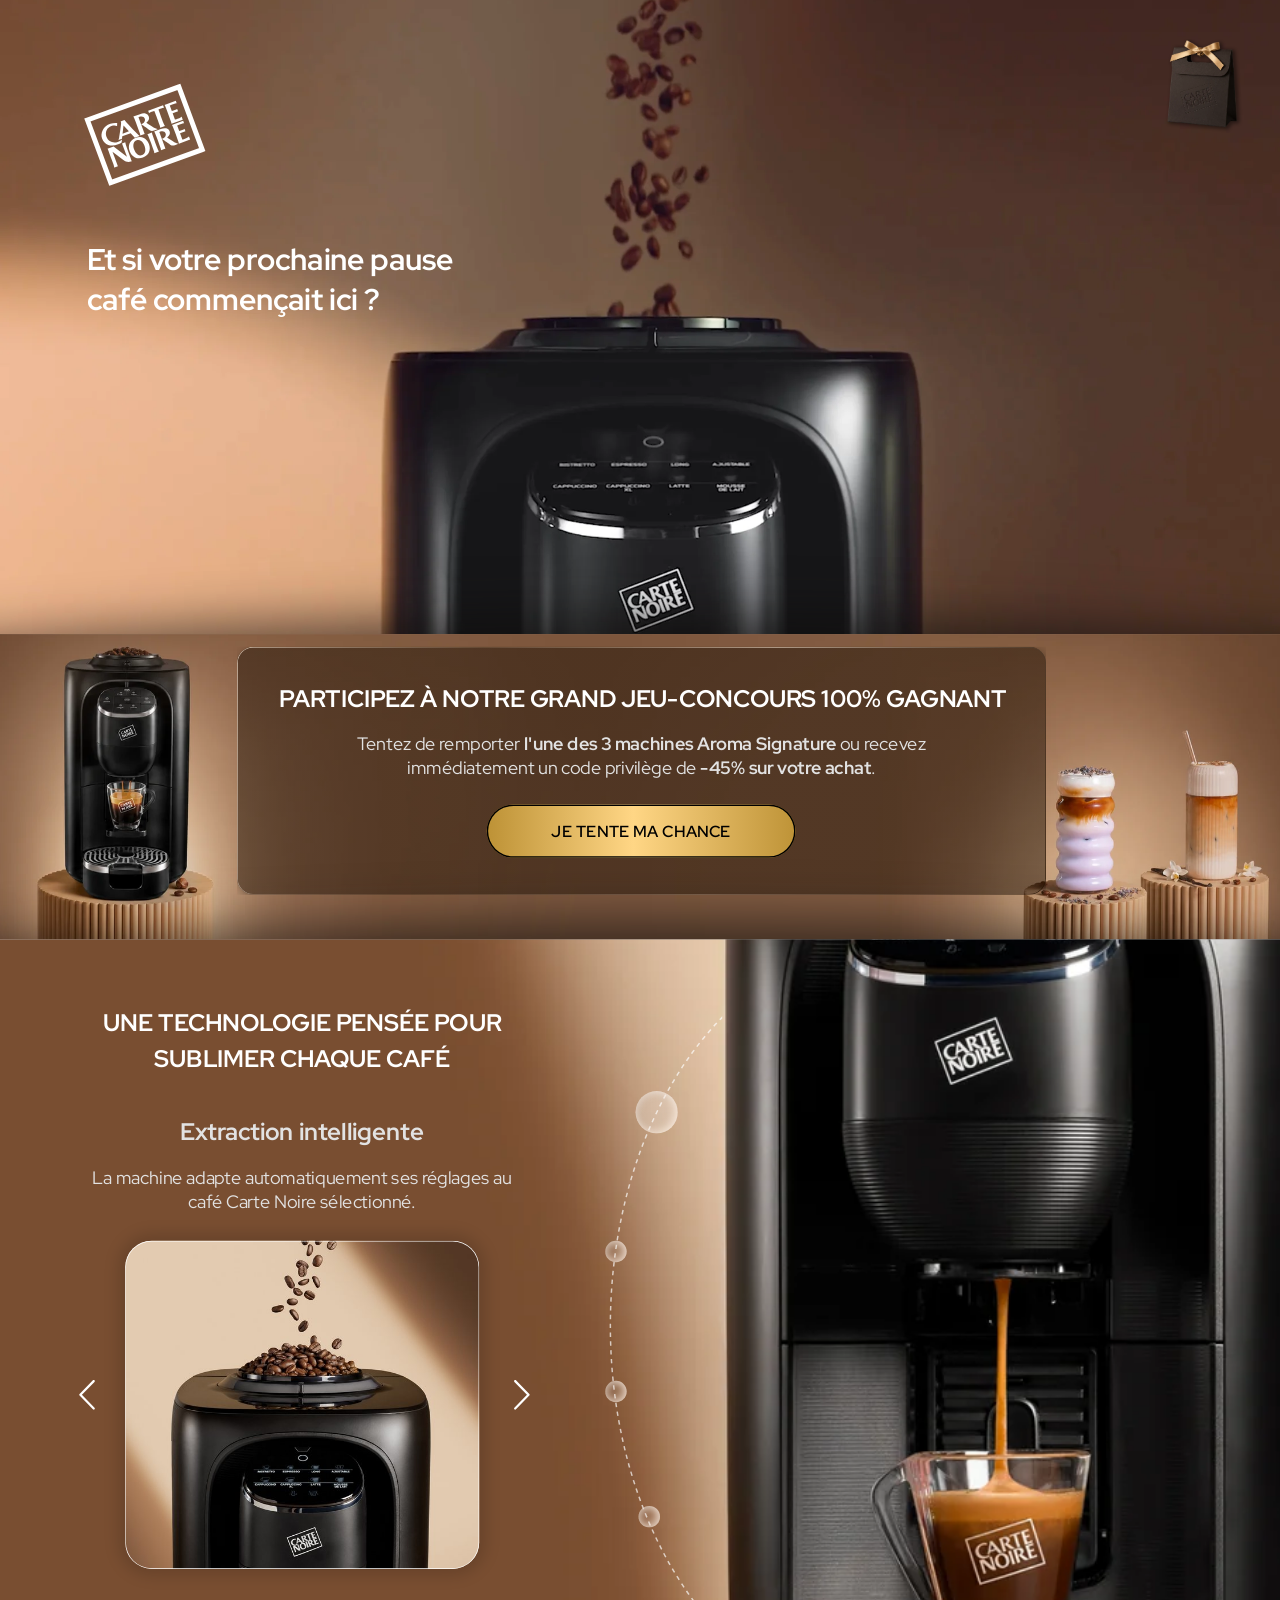
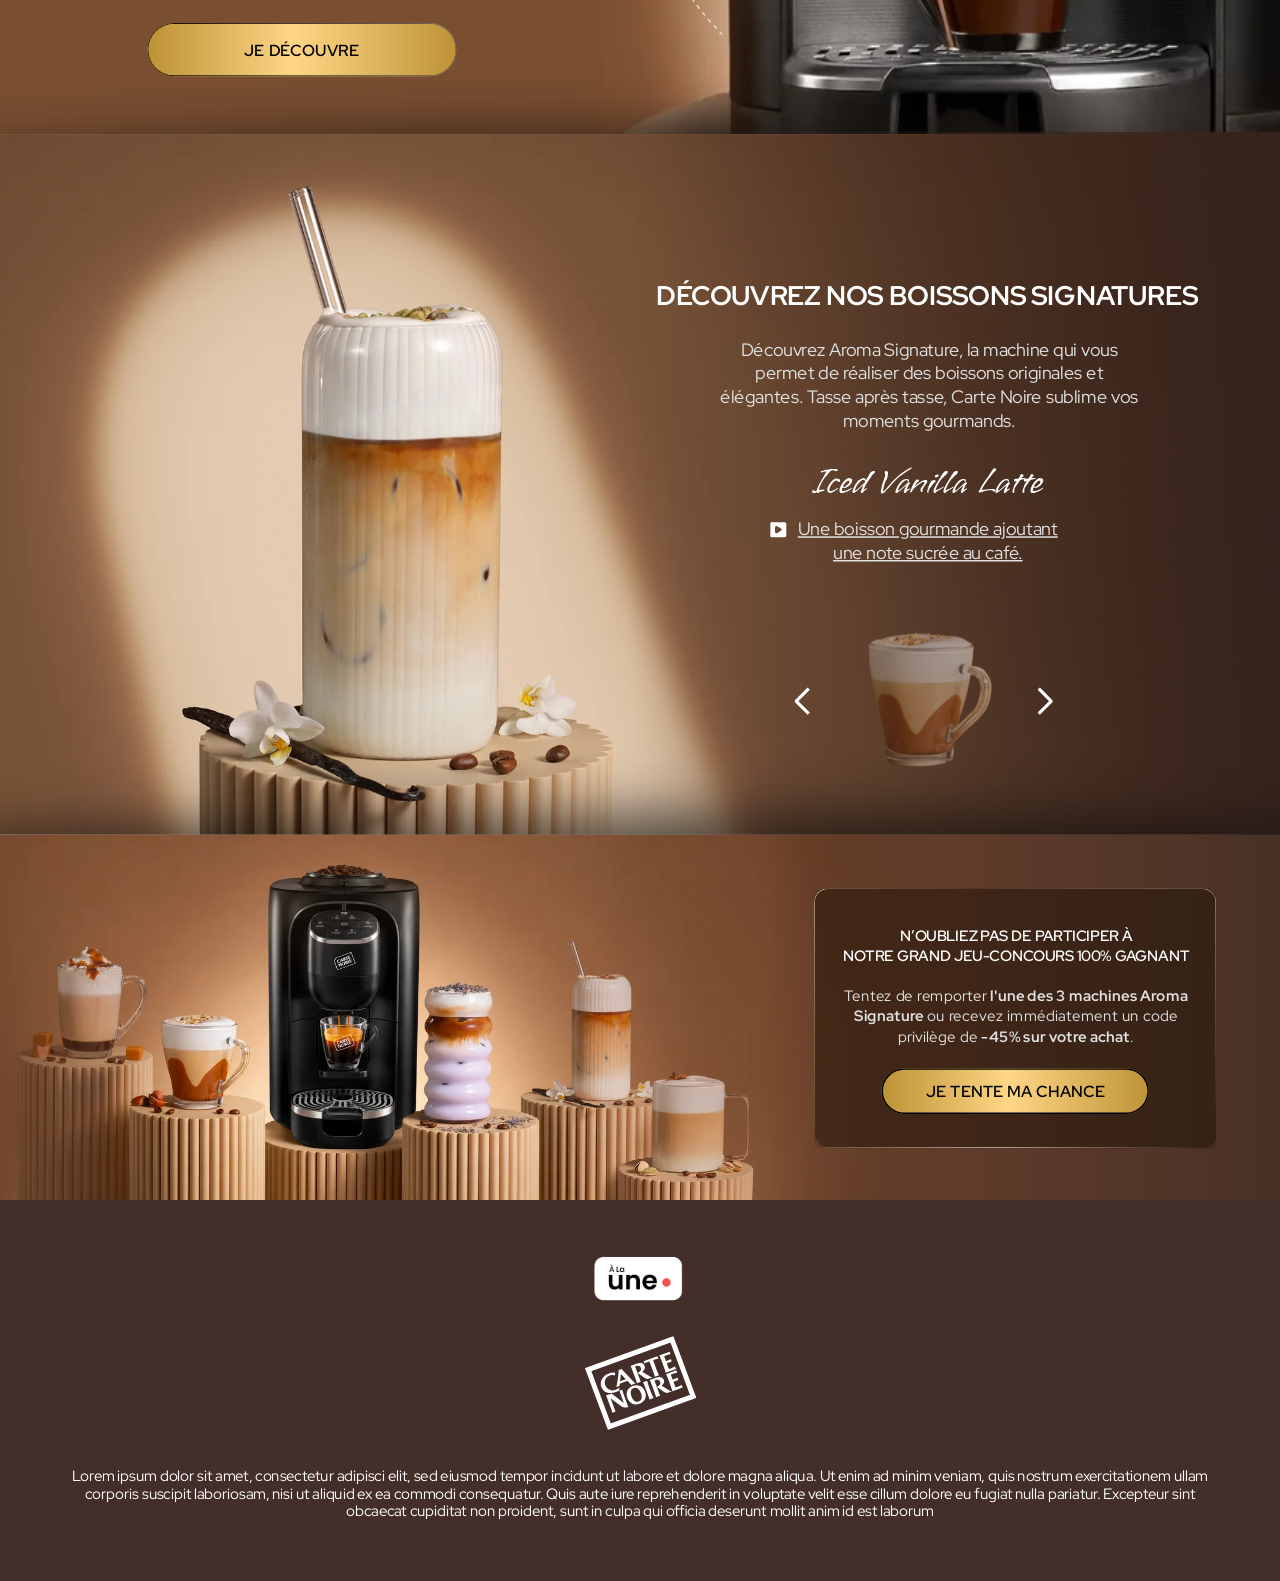
==== commit 5cfd3e03: "Carte Noire LP : texte des boutons centré Co-Authored-By: Claude Sonnet 5.5 <noreply@anthropic.com> " ====
--- a/lp/carte-noire/index.html
+++ b/lp/carte-noire/index.html
@@ -12,8 +12,8 @@
 [data-dir],.cta{cursor:pointer}
 .cta{transition:transform .2s,filter .2s}
 .cta:hover{transform:translateY(-2px);filter:brightness(1.08)}
-</style></head><body><div id="wrap"><div id="lp" style="width:1728px;height:4295px"><div class="n root" style="left:0;top:0;width:1728px;height:4295px;overflow:hidden;background:linear-gradient(rgba(255,255,255,1),rgba(255,255,255,1));"><div class="n" style="left:0px;top:0px;width:1728px;height:856px;overflow:hidden;"><div class="n" style="left:0px;top:0px;width:1728px;height:856px;background:url(img/50243b9f4860fb8da219fff7454e0beaea31282c.webp) 0px -94px/1746.6px 1033px no-repeat;"></div><div class="n" style="left:117px;top:324px;width:499px;height:106px;display:flex;flex-direction:column;justify-content:flex-start;font-size:40px;line-height:53px;color:rgba(255,255,255,1);text-align:left;letter-spacing:0em;white-space:nowrap;font-family:'Red Hat Display',sans-serif;font-weight:700;"><div>Et si votre prochaine pause<br>café commençait ici ?</div></div><div class="n" style="left:117px;top:116px;width:156px;height:130.97px;"><div class="n" style="left:0.73px;top:0.74px;width:154.54px;height:129.51px;"><div class="n" style="left:0px;top:0px;width:154.54px;height:129.51px;"><div class="n" style="left:0px;top:45.04px;width:131.39px;height:90.02px;transform-origin:0 0;transform:matrix(0.94,-0.34,0.35,0.94,0,0);"><svg width="131.39" height="90.02" viewBox="0 0 131.39 90.02" style="position:absolute;left:0;top:0;overflow:visible"><path d="M0 0L0 -3.32L-3.32 -3.32L-3.32 0L0 0ZM131.39 0L134.71 0L134.71 -3.32L131.39 -3.32L131.39 0ZM131.39 90.02L131.39 93.33L134.71 93.33L134.71 90.02L131.39 90.02ZM0 90.02L-3.32 90.02L-3.32 93.33L0 93.33L0 90.02ZM0 0L0 3.32L131.39 3.32L131.39 0L131.39 -3.32L0 -3.32L0 0ZM131.39 0L128.08 0L128.08 90.02L131.39 90.02L134.71 90.02L134.71 0L131.39 0ZM131.39 90.02L131.39 86.7L0 86.7L0 90.02L0 93.33L131.39 93.33L131.39 90.02ZM0 90.02L3.32 90.02L3.32 0L0 0L-3.32 0L-3.32 90.02L0 90.02Z" fill="rgba(255,255,255,1)"/></svg></div><div class="n" style="left:18.92px;top:19.36px;width:120.45px;height:90.49px;"><div class="n" style="left:23.17px;top:25.55px;width:28.64px;height:26.96px;"><svg width="28.64" height="26.96" viewBox="0 0 28.64 26.96" style="position:absolute;left:0;top:0;overflow:visible"><path d="M22.02 23.89L28.64 21.48L28.37 21.33C27.76 21.01 27.3 20.68 26.31 19.68C16.42 9.74 8.01 0.17 7.92 0.07L7.86 0L2.67 1.9L2.84 2.05C2.84 2.05 3.6 2.76 3.47 4.33C2.93 10.79 1.34 20.92 0.91 23.26C0.6 24.97 0.08 26.68 0.08 26.7L0 26.96L4.69 25.25L5.07 21.94L16.38 17.81L22.02 23.89ZM14.04 15.28L5.48 18.4L6.76 7.43L14.04 15.28Z" fill="rgba(255,255,255,1)" fill-rule="nonzero"/></svg></div><div class="n" style="left:43.84px;top:16.51px;width:32.86px;height:30px;"><svg width="32.86" height="30" viewBox="0 0 32.86 30" style="position:absolute;left:0;top:0;overflow:visible"><path d="M28.06 23.1L28.06 23.1L32.86 21.34L32.37 21.25C31.06 21.01 29.98 20.61 28.87 19.96C27.07 18.91 21.01 15.33 17.55 12.71C20.81 10.48 22.03 7.44 20.89 4.37C20.06 2.11 18.51 0.71 16.28 0.2C14.29 -0.25 11.77 0.05 8.98 1.07L8.97 1.07L0 4.35L0.12 4.5C0.12 4.5 0.7 5.25 1.51 7.28C4.31 14.37 6.49 20.26 8.77 26.99C9.32 28.62 9.35 29.79 9.35 29.8L9.35 30L15.3 27.83L6.96 5.18L8.32 4.69L8.32 4.69C11.74 3.44 14.41 4.41 15.47 7.27L15.48 7.31C16.15 9.12 15.49 10.64 14.82 11.61C13.95 12.86 12.51 13.92 10.87 14.52L10.63 14.61L10.84 14.76C10.84 14.76 18.38 20.06 21.65 22.37C24.06 24.08 25.7 23.96 28.06 23.1L28.06 23.1Z" fill="rgba(255,255,255,1)" fill-rule="nonzero"/></svg></div><div class="n" style="left:71.85px;top:37.2px;width:32.94px;height:29.92px;"><svg width="32.94" height="29.92" viewBox="0 0 32.94 29.92" style="position:absolute;left:0;top:0;overflow:visible"><path d="M28.95 19.85C27.16 18.81 21.1 15.26 17.65 12.65C20.91 10.42 22.13 7.4 21 4.34C20.18 2.09 18.63 0.7 16.4 0.2C14.42 -0.25 11.89 0.06 9.1 1.08L9.1 1.08L0 4.4L0.12 4.55C0.12 4.55 0.7 5.29 1.5 7.31C4.29 14.37 6.46 20.24 8.73 26.93C9.17 28.24 9.2 28.6 9.24 29.1C9.25 29.28 9.27 29.48 9.3 29.75L9.33 29.92L15.65 27.61L15.53 27.46C15.53 27.46 15.3 27.18 15 26.69L7.08 5.17L8.44 4.68C11.86 3.42 14.53 4.39 15.58 7.24L15.59 7.28C16.26 9.08 15.6 10.6 14.93 11.56C14.05 12.81 12.61 13.87 10.97 14.47L10.73 14.56L10.94 14.71C10.94 14.71 18.47 19.97 21.73 22.27C24.14 23.96 25.78 23.84 28.14 22.98L28.14 22.98L32.94 21.23L32.45 21.13C31.14 20.89 30.06 20.5 28.95 19.85L28.95 19.85Z" fill="rgba(255,255,255,1)" fill-rule="nonzero"/></svg></div><div class="n" style="left:37.78px;top:49.09px;width:28.19px;height:28.69px;"><svg width="28.19" height="28.69" viewBox="0 0 28.19 28.69" style="position:absolute;left:0;top:0;overflow:visible"><path d="M9.48 1.02L9.48 1.02C1.4 3.97 -1.9 11.11 1.08 19.21C2.51 23.08 4.97 25.94 8.2 27.47C11.43 29.01 15.14 29.09 18.94 27.7L18.95 27.7C26.9 24.8 30.09 17.64 27.07 9.46L27.06 9.43C25.63 5.54 23.25 2.69 20.17 1.19C17.05 -0.34 13.35 -0.4 9.48 1.02L9.48 1.02ZM21.04 11.77L21.06 11.8C23.37 18.09 22.18 22.79 17.85 24.37C15.75 25.13 13.64 24.85 11.74 23.54C9.83 22.22 8.23 19.93 7.13 16.93C4.88 10.83 6.19 5.88 10.47 4.31L10.47 4.31C12.55 3.55 14.66 3.88 16.57 5.27C18.43 6.62 19.97 8.87 21.04 11.77L21.04 11.77Z" fill="rgba(255,255,255,1)" fill-rule="nonzero"/></svg></div><div class="n" style="left:85.69px;top:0px;width:24.74px;height:31.15px;"><svg width="24.74" height="31.15" viewBox="0 0 24.74 31.15" style="position:absolute;left:0;top:0;overflow:visible"><path d="M16.64 3.59L15.31 0L0 5.59L0.12 5.74C0.12 5.75 0.7 6.49 1.51 8.52C4.31 15.59 6.47 21.47 8.75 28.18C9.31 29.82 9.48 30.97 9.48 30.98L9.51 31.15L24.74 25.59L23.16 21.3L23.01 21.5C22.99 21.52 21.37 23.15 17.74 24.48C15.22 25.39 14.5 25.59 14.29 25.64L11.09 16.97L18.38 14.3L17.17 11L17.03 11.07C15.76 11.72 12.96 12.76 9.95 13.86L7.21 6.41L10.51 5.2L12.64 4.43C14.31 3.82 15.82 3.21 16.64 3.59L16.64 3.59Z" fill="rgba(255,255,255,1)" fill-rule="nonzero"/></svg></div><div class="n" style="left:95.75px;top:27.3px;width:24.7px;height:31.05px;"><svg width="24.7" height="31.05" viewBox="0 0 24.7 31.05" style="position:absolute;left:0;top:0;overflow:visible"><path d="M16.63 3.58L15.32 0L0 5.59L0.12 5.74C0.12 5.75 0.7 6.49 1.5 8.51C4.29 15.55 6.45 21.41 8.72 28.09C9.27 29.72 9.44 30.87 9.44 30.88L9.46 31.05L24.7 25.49L23.13 21.22L22.97 21.42C22.96 21.44 21.33 23.06 17.7 24.39C15.19 25.3 14.46 25.5 14.25 25.55L11.07 16.91L18.36 14.25L17.15 10.96L17.01 11.03C15.74 11.68 12.95 12.71 9.93 13.81L7.2 6.4L10.51 5.19L12.63 4.42C14.3 3.81 15.81 3.2 16.64 3.58L16.63 3.58Z" fill="rgba(255,255,255,1)" fill-rule="nonzero"/></svg></div><div class="n" style="left:62.39px;top:42.78px;width:15.65px;height:27.78px;"><svg width="15.65" height="27.78" viewBox="0 0 15.65 27.78" style="position:absolute;left:0;top:0;overflow:visible"><path d="M14.15 22.82C11.54 16.24 9.39 10.37 6.94 3.19C6.24 1.13 6.2 0.2 6.2 0.19L6.19 0L0 2.26L0.12 2.41C0.12 2.42 0.7 3.16 1.5 5.18C4.29 12.23 6.46 18.1 8.73 24.79C9.17 26.1 9.2 26.46 9.24 26.96C9.25 27.15 9.27 27.35 9.3 27.61L9.33 27.78L15.65 25.47L15.53 25.32C15.52 25.31 14.78 24.41 14.15 22.82L14.15 22.82Z" fill="rgba(255,255,255,1)" fill-rule="nonzero"/></svg></div><div class="n" style="left:0px;top:30.3px;width:27.66px;height:30.44px;"><svg width="27.66" height="30.44" viewBox="0 0 27.66 30.44" style="position:absolute;left:0;top:0;overflow:visible"><path d="M27.66 22.29C25.99 23.77 24.12 24.89 21.97 25.67L21.96 25.67C15.58 28 9.03 25.03 6.72 18.76C5.62 15.77 5.7 12.64 6.96 9.94C8.2 7.29 10.46 5.25 13.34 4.2C16.98 2.87 19.53 3.61 20.46 3.98L21.05 4.2L21.08 3.57L21.19 0.17L21.07 0.15C18.38 -0.25 14.87 0.16 11.93 1.23C7.31 2.92 3.67 5.97 1.67 9.83C-0.18 13.4 -0.51 17.45 0.77 20.93L0.79 20.97C2.37 25.27 5.25 28.26 9.12 29.61C12.9 30.94 17.57 30.67 22.6 28.83C24.59 28.1 26.05 27.17 27.2 26.21L27.66 22.29L27.66 22.29Z" fill="rgba(255,255,255,1)" fill-rule="nonzero"/></svg></div><div class="n" style="left:7.89px;top:56.13px;width:33.05px;height:34.36px;"><svg width="33.05" height="34.36" viewBox="0 0 33.05 34.36" style="position:absolute;left:0;top:0;overflow:visible"><path d="M24.09 0L19.71 1.6L26.4 19.75L8.32 5.77L0 8.8L0.15 8.95C0.16 8.96 0.91 10.18 1.4 11.49L1.99 13.09C3.15 16.25 5.68 23.1 7.11 27.01C7.51 28.09 7.85 29.03 8.14 29.85C8.96 32.31 9.25 34.15 9.25 34.17L9.28 34.36L9.54 34.26L14.16 32.57L9.44 19.75L9.42 19.69L6.85 12.73L21.05 23.74C24.86 26.64 28.26 27.4 31.74 26.13L31.74 26.13L33.05 25.65L33 25.52C33 25.52 25.87 6.16 25.44 4.98C24.46 2.31 24.12 0.19 24.12 0.16L24.09 0Z" fill="rgba(255,255,255,1)" fill-rule="nonzero"/></svg></div><div class="n" style="left:63.76px;top:6.25px;width:22.73px;height:30.43px;"><svg width="22.73" height="30.43" viewBox="0 0 22.73 30.43" style="position:absolute;left:0;top:0;overflow:visible"><path d="M10.07 3.68L0 7.35L1.32 10.94C1.7 10.12 3.25 9.61 4.92 9L7.05 8.22L8.39 7.73L8.39 7.73C8.89 9.01 12.85 18.99 15.65 27.43C16.19 29.06 16.22 30.23 16.22 30.24L16.23 30.43L22.73 28.06L22.61 27.91C22.6 27.9 21.86 26.99 21.22 25.4C17.85 16.94 14.4 6.93 13.98 5.69L13.98 5.69L15.32 5.2L17.45 4.43C19.12 3.82 20.63 3.21 21.45 3.59L20.13 0L10.07 3.68L10.07 3.68Z" fill="rgba(255,255,255,1)" fill-rule="nonzero"/></svg></div></div></div></div></div></div><div class="n" style="left:-606px;top:834px;width:2995px;height:326px;border-radius:50%;background:linear-gradient(rgba(14,12,11,0.66),rgba(14,12,11,0.66));filter:blur(36.35px);"></div><div class="n" style="left:0px;top:856px;width:1728px;height:412px;background:url(img/65e8cf0b90587b5456b70ec21e1bebaf576ec3fa.webp) -30px -96.02px/1824px 528.23px no-repeat;"></div><div class="n" style="left:320px;top:873px;width:1092px;height:335px;overflow:hidden;"><div class="n" style="left:0px;top:0px;width:1092px;height:335px;border-radius:22px 22px 22px 22px;background:linear-gradient(rgba(27,14,3,0.47),rgba(27,14,3,0.47));box-shadow:3px 3px 13px 1px rgba(0,0,0,0.29);"><div class="n" style="inset:0;border-radius:22px 22px 22px 22px;border:1px solid transparent;background:linear-gradient(107.05deg,rgba(212,192,174,1) 0%,rgba(108,81,58,1) 27.88%,rgba(212,192,174,1) 61.06%,rgba(41,21,4,1) 100%) border-box;-webkit-mask:linear-gradient(#000 0 0) padding-box,linear-gradient(#000 0 0);-webkit-mask-composite:xor;mask-composite:exclude;pointer-events:none"></div></div><div class="n" style="left:159px;top:116px;width:774px;height:64px;display:flex;flex-direction:column;justify-content:flex-start;font-size:24px;line-height:32px;color:rgba(226,226,226,1);text-align:center;letter-spacing:0em;white-space:nowrap;font-family:'Red Hat Display',sans-serif;font-weight:400;"><div><span style="font-weight:400;color:rgba(226,226,226,1);">Tentez de remporter </span><span style="font-weight:700;color:rgba(226,226,226,1);">l'une des 3 machines Aroma Signature</span><span style="font-weight:400;color:rgba(226,226,226,1);"> ou recevez</span><br><span style="font-weight:400;color:rgba(226,226,226,1);">immédiatement un code privilège de </span><span style="font-weight:700;color:rgba(226,226,226,1);">-45% sur votre achat</span><span style="font-weight:400;color:rgba(226,226,226,1);">.</span></div></div><div class="n" style="left:57px;top:50px;width:978px;height:42px;display:flex;flex-direction:column;justify-content:flex-start;font-size:32px;line-height:42.34px;color:rgba(255,255,255,1);text-align:left;letter-spacing:0em;white-space:nowrap;font-family:'Red Hat Display',sans-serif;font-weight:700;text-transform:uppercase;"><div>Participez à notre grand jeu-concours 100% gagnant</div></div><div class="n cta" style="left:337px;top:213px;width:417px;height:72px;border-radius:36px 36px 36px 36px;background:linear-gradient(90deg,rgba(190,147,55,1) 0.96%,rgba(255,214,133,1) 47.44%,rgba(190,147,55,1) 100%);box-shadow:inset 0 0 0 2px rgba(0,0,0,1);"><div class="n" style="left:88px;top:22px;width:241px;height:29px;display:flex;flex-direction:column;justify-content:flex-start;font-size:22px;line-height:29.11px;color:rgba(0,0,0,1);text-align:left;letter-spacing:0em;white-space:nowrap;font-family:'Red Hat Display',sans-serif;font-weight:600;text-transform:uppercase;"><div>Je tente ma chance</div></div></div></div><div class="n" style="left:-606px;top:1244px;width:2995px;height:1097px;"><div class="n" style="left:0px;top:0px;width:2995px;height:326px;border-radius:50%;background:linear-gradient(rgba(14,12,11,0.66),rgba(14,12,11,0.66));filter:blur(36.35px);"></div><div class="n car" data-car="av" data-count="4" style="left:606px;top:24px;width:1728px;height:1073px;"><div class="slide on"><div class="n" style="left:0px;top:0px;width:1728px;height:1073px;overflow:hidden;"><div class="n" style="left:0px;top:0px;width:1728px;height:1073px;background:url(img/91daee8307eb51e65524cdd7dc8566009d923035.webp) -1455.76px -1196.93px/4275.83px 2841.51px no-repeat;"></div><div class="n" style="left:169px;top:407px;width:478px;height:443.07px;border-radius:35.85px 35.85px 35.85px 35.85px;background:url(img/7c41151cd4c35c99de75540445196db7d1074bf4.jpg) 0px -154.5px/478px 597.5px no-repeat;box-shadow:0px 0px 22.15px 8.27px rgba(0,0,0,0.15),inset 0 0 0 0.92px rgba(255,255,255,1);"></div><div class="n" style="left:119px;top:239px;width:577px;height:132px;"><div class="n" style="left:0px;top:0px;width:577px;height:42px;display:flex;flex-direction:column;justify-content:flex-start;font-size:32px;line-height:42.34px;color:rgba(226,226,226,1);text-align:center;letter-spacing:0em;white-space:nowrap;font-family:'Red Hat Display',sans-serif;font-weight:700;"><div>Extraction intelligente</div></div><div class="n" style="left:0px;top:68px;width:577px;height:64px;display:flex;flex-direction:column;justify-content:flex-start;font-size:24px;line-height:32px;color:rgba(226,226,226,1);text-align:center;letter-spacing:0em;white-space:nowrap;font-family:'Red Hat Display',sans-serif;font-weight:400;"><div>La machine adapte automatiquement ses réglages
-au<br>café Carte Noire sélectionné.</div></div></div><div class="n" style="left:105px;top:89px;width:606px;height:96px;display:flex;flex-direction:column;justify-content:flex-start;font-size:32px;line-height:48px;color:rgba(255,255,255,1);text-align:center;letter-spacing:0em;white-space:nowrap;font-family:'Red Hat Display',sans-serif;font-weight:700;text-transform:uppercase;"><div>Une technologie pensée pour<br>sublimer chaque café</div></div><div class="n" style="left:823.34px;top:103.8px;width:152px;height:835.92px;transform-origin:0 0;transform:matrix(1,0,0,1,0,0);"><svg width="152" height="835.92" viewBox="0 0 152 835.92" style="position:absolute;left:0;top:0;overflow:visible"><path d="M149.43 830.43C150.29 831.31 151.14 832.19 152 833.06L152 835.92C150.66 834.56 149.32 833.19 147.99 831.81L149.43 830.43ZM141.34 821.77C142.67 823.23 144 824.68 145.34 826.11L144.61 826.79L143.88 827.48C142.54 826.03 141.19 824.58 139.86 823.11L141.34 821.77ZM133.48 812.85C134.77 814.36 136.08 815.86 137.39 817.35L136.64 818.01L135.89 818.67C134.57 817.17 133.26 815.67 131.96 814.15L132.72 813.5L133.48 812.85ZM125.9 803.76C127.15 805.3 128.4 806.82 129.66 808.33L128.89 808.97L128.13 809.62C126.86 808.1 125.6 806.56 124.35 805.02L125.13 804.39L125.9 803.76ZM118.54 794.42C119.75 796 120.96 797.56 122.19 799.11L121.4 799.73L120.62 800.35C119.39 798.79 118.17 797.22 116.95 795.64L118.54 794.42ZM111.45 784.93C112.62 786.54 113.79 788.13 114.97 789.71L113.37 790.91C112.18 789.32 111.01 787.72 109.83 786.11L111.45 784.93ZM104.59 775.24C105.71 776.86 106.84 778.48 107.97 780.09L107.16 780.66L107.16 780.66L106.34 781.24C105.2 779.63 104.07 778.01 102.94 776.37L104.59 775.24ZM97.97 765.38C99.06 767.04 100.16 768.7 101.26 770.34L99.6 771.46C98.49 769.81 97.39 768.14 96.3 766.47L97.14 765.93L97.97 765.38ZM91.61 755.37C92.65 757.05 93.69 758.72 94.75 760.38L93.06 761.45C92 759.78 90.95 758.11 89.91 756.43L91.61 755.37ZM85.46 745.19C86.47 746.91 87.48 748.62 88.51 750.31L87.65 750.83L87.65 750.83L87.29 751.05L86.8 751.34C85.77 749.64 84.75 747.93 83.73 746.21L85.46 745.19ZM79.57 734.91C80.53 736.64 81.5 738.35 82.48 740.06L80.75 741.05C79.77 739.34 78.79 737.62 77.82 735.88L79.57 734.91ZM73.89 724.44C74.82 726.21 75.76 727.96 76.71 729.7L74.95 730.66C74 728.91 73.05 727.15 72.12 725.38L73 724.91L73.89 724.44ZM68.47 713.92C69.35 715.69 70.25 717.45 71.15 719.2L69.37 720.12C68.47 718.36 67.57 716.59 66.68 714.81L67.57 714.37L68.47 713.92ZM63.24 703.21C64.1 705.01 64.96 706.8 65.83 708.58L64.93 709.02L64.03 709.46C63.16 707.67 62.29 705.87 61.44 704.07L62.34 703.64L63.24 703.21ZM58.28 692.46C59.09 694.27 59.91 696.07 60.74 697.86L59.83 698.28L59.83 698.28L58.92 698.7C58.09 696.9 57.27 695.09 56.45 693.28L57.36 692.87L58.28 692.46ZM53.51 681.55C54.28 683.38 55.07 685.2 55.86 687.02L54.95 687.42L54.03 687.82C53.24 686 52.45 684.17 51.67 682.33L53.51 681.55ZM48.98 670.6C49.72 672.44 50.47 674.27 51.22 676.09L49.38 676.86C48.62 675.03 47.87 673.19 47.13 671.34L48.06 670.97L48.98 670.6ZM44.66 659.5C45.36 661.36 46.07 663.21 46.79 665.06L45.86 665.42L45.86 665.42L44.93 665.78C44.21 663.93 43.49 662.08 42.79 660.21L44.66 659.5ZM40.57 648.38C41.24 650.24 41.91 652.11 42.59 653.96L40.72 654.65C40.03 652.79 39.36 650.92 38.69 649.05L39.63 648.71L40.57 648.38ZM36.68 637.13C37.31 639.01 37.95 640.88 38.6 642.75L37.65 643.08L36.71 643.41C36.06 641.53 35.42 639.65 34.79 637.76L36.68 637.13ZM33.03 625.85C33.62 627.74 34.22 629.62 34.83 631.5L32.93 632.12C32.32 630.23 31.71 628.34 31.12 626.44L33.03 625.85ZM29.56 614.45C30.12 616.36 30.69 618.26 31.27 620.15L29.35 620.73C28.78 618.83 28.21 616.93 27.65 615.02L29.56 614.45ZM26.33 603.04C26.85 604.96 27.38 606.87 27.92 608.77L26 609.31C25.46 607.4 24.93 605.49 24.4 603.57L26.33 603.04ZM23.29 591.53C23.78 593.46 24.28 595.38 24.78 597.29L22.85 597.8C22.34 595.88 21.84 593.95 21.35 592.02L22.32 591.78L23.29 591.53ZM20.47 580.01C20.92 581.94 21.39 583.87 21.86 585.79L19.92 586.26C19.44 584.34 18.98 582.41 18.53 580.47L20.47 580.01ZM17.85 568.39C18.27 570.34 18.7 572.27 19.13 574.21L17.18 574.65C16.74 572.71 16.31 570.76 15.89 568.82L16.87 568.6L17.85 568.39ZM15.44 556.79C15.82 558.73 16.22 560.67 16.62 562.6L14.66 563.01C14.26 561.07 13.86 559.12 13.48 557.17L15.44 556.79ZM13.22 545.07C13.57 547.03 13.94 548.99 14.3 550.94L12.34 551.31C11.97 549.35 11.61 547.39 11.25 545.43L13.22 545.07ZM11.22 533.4C11.54 535.35 11.86 537.3 12.2 539.25L10.23 539.58C9.89 537.63 9.56 535.68 9.25 533.72L9.29 533.71L11.22 533.4ZM9.41 521.61C9.69 523.59 9.99 525.55 10.29 527.52L8.31 527.82C8.01 525.85 7.72 523.88 7.43 521.9L8.42 521.76L9.41 521.61ZM7.8 509.87C8.06 511.84 8.32 513.8 8.58 515.75L7.59 515.89L6.6 516.02C6.33 514.06 6.07 512.09 5.82 510.13L6.81 510L7.8 509.87ZM6.39 498.04C6.61 500.02 6.84 502 7.08 503.97L6.08 504.09L5.09 504.21C4.85 502.23 4.63 500.25 4.41 498.26L6.39 498.04ZM5.18 486.24C5.37 488.21 5.56 490.18 5.76 492.14L4.77 492.24L3.77 492.34C3.57 490.38 3.38 488.41 3.19 486.43L4.19 486.34L5.18 486.24ZM4.17 474.39C4.32 476.37 4.48 478.35 4.65 480.33L3.66 480.41L3.66 480.41L2.66 480.5C2.49 478.51 2.33 476.53 2.18 474.54L4.17 474.39ZM3.35 462.54C3.47 464.51 3.6 466.48 3.73 468.45L2.74 468.52L2.74 468.52L1.74 468.58C1.6 466.61 1.48 464.64 1.36 462.66L3.35 462.54ZM2.73 450.67C2.81 452.65 2.91 454.63 3.01 456.61L2.01 456.66L1.02 456.72C0.91 454.73 0.82 452.74 0.73 450.75L1.73 450.71L2.73 450.67ZM2.29 438.78C2.35 440.76 2.41 442.73 2.48 444.7L0.49 444.77C0.41 442.8 0.35 440.82 0.29 438.84L2.29 438.78ZM2.05 426.91C2.08 428.89 2.11 430.88 2.15 432.85L1.15 432.87L0.15 432.89C0.11 430.91 0.08 428.92 0.06 426.93L2.05 426.91ZM2.01 414.97C2 415.97 2 416.96 2 417.96C2 418.95 2 419.95 2.01 420.95L0.01 420.95C0 419.96 0 418.96 0 417.96C0 416.96 0 415.96 0.01 414.96L2.01 414.97ZM2.15 403.06C2.11 405.04 2.08 407.02 2.05 409.01L1.05 409L0.06 408.98C0.08 406.99 0.11 405.01 0.15 403.02L2.15 403.06ZM2.48 391.22C2.41 393.19 2.35 395.16 2.29 397.13L0.29 397.08C0.35 395.1 0.41 393.12 0.49 391.14L2.48 391.22ZM2.02 379.25L2.01 379.25L3.01 379.3C2.91 381.28 2.81 383.27 2.73 385.25L0.73 385.16L0.73 385.16C0.82 383.17 0.91 381.18 1.02 379.2L2.02 379.25ZM3.73 367.47C3.6 369.43 3.47 371.4 3.35 373.38L1.36 373.26C1.48 371.28 1.6 369.3 1.74 367.33L3.73 367.47ZM4.65 355.59C4.48 357.57 4.32 359.55 4.17 361.53L2.18 361.38C2.33 359.39 2.49 357.4 2.66 355.42L4.65 355.59ZM4.77 343.67L4.77 343.67L5.76 343.78C5.56 345.74 5.37 347.7 5.18 349.67L3.19 349.49C3.38 347.51 3.57 345.54 3.77 343.57L4.77 343.67ZM6.08 331.83L6.08 331.83L7.08 331.95C6.84 333.92 6.61 335.89 6.39 337.87L4.41 337.65C4.63 335.67 4.85 333.69 5.09 331.71L6.08 331.83ZM7.59 320.03L7.59 320.03L8.58 320.17C8.32 322.12 8.06 324.08 7.8 326.04L5.82 325.79C6.07 323.82 6.33 321.86 6.6 319.9L7.59 320.03ZM9.3 308.25L9.3 308.25L10.29 308.4C9.99 310.36 9.69 312.33 9.41 314.3L7.43 314.02C7.72 312.04 8.01 310.06 8.31 308.1L9.3 308.25ZM12.2 296.67C11.86 298.62 11.54 300.57 11.22 302.52L9.25 302.2C9.41 301.17 9.58 300.14 9.75 299.11L10.23 296.33L12.2 296.67ZM13.32 284.79L13.32 284.79L14.3 284.98C13.94 286.93 13.57 288.88 13.22 290.84L11.25 290.49C11.61 288.52 11.97 286.56 12.34 284.6L13.32 284.79ZM16.62 273.31C16.22 275.25 15.82 277.19 15.44 279.13L13.48 278.74C13.86 276.79 14.26 274.85 14.66 272.91L16.62 273.31ZM19.13 261.71C18.7 263.64 18.27 265.58 17.85 267.52L15.89 267.1C16.31 265.15 16.74 263.21 17.18 261.27L19.13 261.71ZM20.89 249.89L20.88 249.89L21.86 250.13C21.39 252.05 20.92 253.97 20.47 255.9L18.53 255.45C18.98 253.51 19.44 251.58 19.92 249.65L20.89 249.89ZM23.82 238.37L23.81 238.37L24.78 238.63C24.28 240.54 23.78 242.46 23.29 244.39L21.35 243.89C21.84 241.96 22.34 240.04 22.85 238.12L23.82 238.37ZM26.96 226.88L26.96 226.88L27.92 227.15C27.38 229.05 26.85 230.96 26.33 232.87L24.4 232.34C24.93 230.43 25.46 228.51 26 226.6L26.96 226.88ZM31.27 215.77C30.69 217.66 30.12 219.56 29.56 221.46L28.61 221.18L28.61 221.18L27.65 220.9C28.21 218.99 28.78 217.08 29.35 215.18L31.27 215.77ZM34.83 204.41C34.22 206.29 33.62 208.18 33.03 210.07L31.12 209.47C31.71 207.57 32.32 205.68 32.93 203.8L34.83 204.41ZM38.6 193.16C37.95 195.03 37.31 196.91 36.68 198.79L34.79 198.16C35.42 196.27 36.06 194.39 36.71 192.51L38.6 193.16ZM42.59 181.96C41.91 183.81 41.24 185.67 40.57 187.54L38.69 186.87C39.36 184.99 40.03 183.13 40.72 181.27L42.59 181.96ZM46.79 170.86C46.07 172.7 45.36 174.55 44.66 176.41L42.79 175.71C43.49 173.84 44.21 171.98 44.93 170.13L46.79 170.86ZM51.22 159.82C50.47 161.65 49.72 163.48 48.98 165.32L48.06 164.95L47.13 164.57C47.87 162.73 48.62 160.89 49.38 159.06L51.22 159.82ZM55.86 148.9C55.07 150.71 54.28 152.54 53.51 154.37L52.59 153.98L52.59 153.98L51.67 153.59C52.45 151.75 53.24 149.92 54.03 148.1L55.86 148.9ZM59.83 137.64L59.83 137.64L60.74 138.06C59.91 139.85 59.09 141.65 58.28 143.46L57.36 143.04L56.45 142.64C57.27 140.82 58.09 139.02 58.92 137.22L59.83 137.64ZM65.83 127.33C64.96 129.12 64.1 130.91 63.24 132.71L61.44 131.85C62.29 130.04 63.16 128.25 64.03 126.46L65.83 127.33ZM71.15 116.72C70.25 118.47 69.35 120.23 68.47 122L66.68 121.1C67.57 119.33 68.47 117.56 69.37 115.8L71.15 116.72ZM76.71 106.21C75.76 107.96 74.82 109.71 73.89 111.47L72.12 110.54C73.05 108.77 74 107.01 74.95 105.26L76.71 106.21ZM82.48 95.86C81.5 97.56 80.53 99.28 79.57 101.01L77.82 100.03C78.79 98.3 79.76 96.58 80.75 94.86L82.48 95.86ZM88.51 85.6C87.48 87.3 86.47 89.01 85.46 90.72L83.73 89.71C84.75 87.99 85.77 86.27 86.8 84.57L88.51 85.6ZM94.75 75.54C93.69 77.2 92.65 78.87 91.61 80.54L89.91 79.49C90.95 77.8 92 76.13 93.06 74.47L94.75 75.54ZM101.26 65.58C100.16 67.22 99.06 68.87 97.97 70.54L97.14 69.99L97.14 69.99L96.3 69.44C97.39 67.77 98.49 66.11 99.6 64.46L101.26 65.58ZM107.16 55.25L107.16 55.25L107.97 55.83C106.84 57.44 105.71 59.05 104.59 60.68L102.94 59.54C104.07 57.91 105.2 56.29 106.34 54.68L107.16 55.25ZM114.97 46.21C113.79 47.79 112.62 49.38 111.45 50.98L110.64 50.4L110.64 50.4L109.83 49.81C110.53 48.85 111.23 47.9 111.93 46.95L113.37 45.01L114.97 46.21ZM122.19 36.8C120.96 38.36 119.75 39.92 118.54 41.49L116.95 40.28C118.17 38.7 119.39 37.12 120.62 35.57L122.19 36.8ZM128.13 26.3L128.9 26.94L128.89 26.94L129.66 27.58C128.4 29.09 127.15 30.62 125.9 32.16L124.35 30.9C125.6 29.35 126.86 27.82 128.13 26.3L128.13 26.3ZM136.64 17.91L136.64 17.91L137.39 18.57C136.08 20.06 134.77 21.56 133.48 23.07L132.72 22.42L131.96 21.77C133.26 20.25 134.57 18.74 135.89 17.25L136.64 17.91ZM145.34 9.8C144 11.24 142.67 12.69 141.34 14.15L139.86 12.8L139.86 12.8C141.19 11.34 142.54 9.88 143.88 8.44L145.34 9.8ZM152 2.85C151.14 3.73 150.29 4.61 149.43 5.49L147.99 4.1C149.32 2.72 150.66 1.36 152 0L152 2.85Z" fill="rgba(255,255,255,0.68)" fill-rule="nonzero"/></svg></div><div class="n" style="left:817px;top:205px;width:98px;height:589px;overflow:hidden;"><div class="n" style="left:41px;top:0px;width:57px;height:57px;border-radius:50%;background:linear-gradient(rgba(255,255,255,0.26),rgba(255,255,255,0.26));box-shadow:inset -4px -2px 11.1px 0px rgba(255,241,230,0.73),inset 3px 4px 8.3px 0px rgba(222,213,206,0.46);"></div><div class="n" style="left:0px;top:202px;width:29px;height:29px;border-radius:50%;background:linear-gradient(rgba(255,255,255,0.1),rgba(255,255,255,0.1));box-shadow:inset -4px -2px 11.1px 0px rgba(255,241,230,0.73),inset 3px 4px 8.3px 0px rgba(222,213,206,0.46);"></div><div class="n" style="left:0px;top:391px;width:29px;height:29px;border-radius:50%;background:linear-gradient(rgba(255,255,255,0.1),rgba(255,255,255,0.1));box-shadow:inset -4px -2px 11.1px 0px rgba(255,241,230,0.73),inset 3px 4px 8.3px 0px rgba(222,213,206,0.46);"></div><div class="n" style="left:45px;top:560px;width:29px;height:29px;border-radius:50%;background:linear-gradient(rgba(255,255,255,0.1),rgba(255,255,255,0.1));box-shadow:inset -4px -2px 11.1px 0px rgba(255,241,230,0.73),inset 3px 4px 8.3px 0px rgba(222,213,206,0.46);"></div></div><div class="n" style="left:720px;top:591px;width:48px;height:48px;transform-origin:0 0;transform:matrix(-1,0,0,1,0,0);overflow:hidden;" data-dir="1"><div class="n" style="left:5px;top:3.99px;width:21.01px;height:40.02px;"><svg width="21.01" height="40.02" viewBox="0 0 21.01 40.02" style="position:absolute;left:0;top:0;overflow:visible"><path d="M3.59 20.01L20.57 2.56C20.71 2.42 20.83 2.25 20.9 2.07C20.97 1.88 21.01 1.69 21.01 1.49C21.01 1.29 20.97 1.09 20.89 0.91C20.81 0.73 20.7 0.56 20.56 0.42C20.42 0.29 20.25 0.18 20.06 0.1C19.88 0.03 19.68 0 19.48 0C19.28 0 19.09 0.05 18.91 0.13C18.73 0.21 18.56 0.32 18.42 0.47L0.42 18.97C0.15 19.25 0 19.62 0 20.01C0 20.4 0.15 20.78 0.42 21.06L18.42 39.56C18.56 39.7 18.73 39.82 18.91 39.9C19.09 39.98 19.28 40.02 19.48 40.02C19.68 40.03 19.88 39.99 20.06 39.92C20.25 39.85 20.42 39.74 20.56 39.6C20.7 39.46 20.81 39.29 20.89 39.11C20.97 38.93 21.01 38.73 21.01 38.54C21.01 38.34 20.97 38.14 20.9 37.96C20.83 37.77 20.71 37.61 20.57 37.47L3.59 20.01Z" fill="rgba(255,255,255,1)" fill-rule="nonzero"/></svg></div></div><div class="n" style="left:102px;top:591px;width:48px;height:48px;overflow:hidden;" data-dir="-1"><div class="n" style="left:5px;top:3.99px;width:21.01px;height:40.02px;"><svg width="21.01" height="40.02" viewBox="0 0 21.01 40.02" style="position:absolute;left:0;top:0;overflow:visible"><path d="M3.59 20.01L20.57 2.56C20.71 2.42 20.83 2.25 20.9 2.07C20.97 1.88 21.01 1.69 21.01 1.49C21.01 1.29 20.97 1.09 20.89 0.91C20.81 0.73 20.7 0.56 20.56 0.42C20.42 0.29 20.25 0.18 20.06 0.1C19.88 0.03 19.68 0 19.48 0C19.28 0 19.09 0.05 18.91 0.13C18.73 0.21 18.56 0.32 18.42 0.47L0.42 18.97C0.15 19.25 0 19.62 0 20.01C0 20.4 0.15 20.78 0.42 21.06L18.42 39.56C18.56 39.7 18.73 39.82 18.91 39.9C19.09 39.98 19.28 40.02 19.48 40.02C19.68 40.03 19.88 39.99 20.06 39.92C20.25 39.85 20.42 39.74 20.56 39.6C20.7 39.46 20.81 39.29 20.89 39.11C20.97 38.93 21.01 38.73 21.01 38.54C21.01 38.34 20.97 38.14 20.9 37.96C20.83 37.77 20.71 37.61 20.57 37.47L3.59 20.01Z" fill="rgba(255,255,255,1)" fill-rule="nonzero"/></svg></div></div></div></div><div class="slide"><div class="n" style="left:0px;top:0px;width:1728px;height:1073px;overflow:hidden;"><div class="n" style="left:0px;top:0px;width:1728px;height:1073px;background:url(img/91daee8307eb51e65524cdd7dc8566009d923035.webp) -1455.76px -1196.93px/4275.83px 2841.51px no-repeat;"></div><div class="n" style="left:169px;top:407px;width:478px;height:443.07px;border-radius:35.85px 35.85px 35.85px 35.85px;background:url(img/8f3d83209723f42acdd4acaecbbab9cc53c23c26.jpg) -91.2px 0px/627.09px 443.07px no-repeat;box-shadow:0px 0px 22.15px 8.27px rgba(0,0,0,0.15),inset 0 0 0 0.92px rgba(255,255,255,1);"></div><div class="n" style="left:119px;top:239px;width:577px;height:132px;"><div class="n" style="left:0px;top:0px;width:577px;height:42px;display:flex;flex-direction:column;justify-content:flex-start;font-size:32px;line-height:42.34px;color:rgba(226,226,226,1);text-align:center;letter-spacing:0em;white-space:nowrap;font-family:'Red Hat Display',sans-serif;font-weight:700;"><div>Connectée à votre quotidien</div></div><div class="n" style="left:0px;top:68px;width:577px;height:64px;display:flex;flex-direction:column;justify-content:flex-start;font-size:24px;line-height:32px;color:rgba(226,226,226,1);text-align:center;letter-spacing:0em;white-space:nowrap;font-family:'Red Hat Display',sans-serif;font-weight:400;"><div>Pilotez votre machine, personnalisez vos recettes et<br>découvrez de nouvelles boissons depuis l'application.</div></div></div><div class="n" style="left:105px;top:89px;width:606px;height:96px;display:flex;flex-direction:column;justify-content:flex-start;font-size:36px;line-height:48px;color:rgba(255,255,255,1);text-align:center;letter-spacing:0em;white-space:nowrap;font-family:'Red Hat Display',sans-serif;font-weight:700;text-transform:uppercase;"><div>Une technologie pensée pour<br>sublimer chaque café</div></div><div class="n" style="left:823.34px;top:103.8px;width:152px;height:835.92px;transform-origin:0 0;transform:matrix(1,0,0,1,0,0);"><svg width="152" height="835.92" viewBox="0 0 152 835.92" style="position:absolute;left:0;top:0;overflow:visible"><path d="M149.43 830.43C150.29 831.31 151.14 832.19 152 833.06L152 835.92C150.66 834.56 149.32 833.19 147.99 831.81L149.43 830.43ZM141.34 821.77C142.67 823.23 144 824.68 145.34 826.11L144.61 826.79L143.88 827.48C142.54 826.03 141.19 824.58 139.86 823.11L141.34 821.77ZM133.48 812.85C134.77 814.36 136.08 815.86 137.39 817.35L136.64 818.01L135.89 818.67C134.57 817.17 133.26 815.67 131.96 814.15L132.72 813.5L133.48 812.85ZM125.9 803.76C127.15 805.3 128.4 806.82 129.66 808.33L128.89 808.97L128.13 809.62C126.86 808.1 125.6 806.56 124.35 805.02L125.13 804.39L125.9 803.76ZM118.54 794.42C119.75 796 120.96 797.56 122.19 799.11L121.4 799.73L120.62 800.35C119.39 798.79 118.17 797.22 116.95 795.64L118.54 794.42ZM111.45 784.93C112.62 786.54 113.79 788.13 114.97 789.71L113.37 790.91C112.18 789.32 111.01 787.72 109.83 786.11L111.45 784.93ZM104.59 775.24C105.71 776.86 106.84 778.48 107.97 780.09L107.16 780.66L107.16 780.66L106.34 781.24C105.2 779.63 104.07 778.01 102.94 776.37L104.59 775.24ZM97.97 765.38C99.06 767.04 100.16 768.7 101.26 770.34L99.6 771.46C98.49 769.81 97.39 768.14 96.3 766.47L97.14 765.93L97.97 765.38ZM91.61 755.37C92.65 757.05 93.69 758.72 94.75 760.38L93.06 761.45C92 759.78 90.95 758.11 89.91 756.43L91.61 755.37ZM85.46 745.19C86.47 746.91 87.48 748.62 88.51 750.31L87.65 750.83L87.65 750.83L87.29 751.05L86.8 751.34C85.77 749.64 84.75 747.93 83.73 746.21L85.46 745.19ZM79.57 734.91C80.53 736.64 81.5 738.35 82.48 740.06L80.75 741.05C79.77 739.34 78.79 737.62 77.82 735.88L79.57 734.91ZM73.89 724.44C74.82 726.21 75.76 727.96 76.71 729.7L74.95 730.66C74 728.91 73.05 727.15 72.12 725.38L73 724.91L73.89 724.44ZM68.47 713.92C69.35 715.69 70.25 717.45 71.15 719.2L69.37 720.12C68.47 718.36 67.57 716.59 66.68 714.81L67.57 714.37L68.47 713.92ZM63.24 703.21C64.1 705.01 64.96 706.8 65.83 708.58L64.93 709.02L64.03 709.46C63.16 707.67 62.29 705.87 61.44 704.07L62.34 703.64L63.24 703.21ZM58.28 692.46C59.09 694.27 59.91 696.07 60.74 697.86L59.83 698.28L59.83 698.28L58.92 698.7C58.09 696.9 57.27 695.09 56.45 693.28L57.36 692.87L58.28 692.46ZM53.51 681.55C54.28 683.38 55.07 685.2 55.86 687.02L54.95 687.42L54.03 687.82C53.24 686 52.45 684.17 51.67 682.33L53.51 681.55ZM48.98 670.6C49.72 672.44 50.47 674.27 51.22 676.09L49.38 676.86C48.62 675.03 47.87 673.19 47.13 671.34L48.06 670.97L48.98 670.6ZM44.66 659.5C45.36 661.36 46.07 663.21 46.79 665.06L45.86 665.42L45.86 665.42L44.93 665.78C44.21 663.93 43.49 662.08 42.79 660.21L44.66 659.5ZM40.57 648.38C41.24 650.24 41.91 652.11 42.59 653.96L40.72 654.65C40.03 652.79 39.36 650.92 38.69 649.05L39.63 648.71L40.57 648.38ZM36.68 637.13C37.31 639.01 37.95 640.88 38.6 642.75L37.65 643.08L36.71 643.41C36.06 641.53 35.42 639.65 34.79 637.76L36.68 637.13ZM33.03 625.85C33.62 627.74 34.22 629.62 34.83 631.5L32.93 632.12C32.32 630.23 31.71 628.34 31.12 626.44L33.03 625.85ZM29.56 614.45C30.12 616.36 30.69 618.26 31.27 620.15L29.35 620.73C28.78 618.83 28.21 616.93 27.65 615.02L29.56 614.45ZM26.33 603.04C26.85 604.96 27.38 606.87 27.92 608.77L26 609.31C25.46 607.4 24.93 605.49 24.4 603.57L26.33 603.04ZM23.29 591.53C23.78 593.46 24.28 595.38 24.78 597.29L22.85 597.8C22.34 595.88 21.84 593.95 21.35 592.02L22.32 591.78L23.29 591.53ZM20.47 580.01C20.92 581.94 21.39 583.87 21.86 585.79L19.92 586.26C19.44 584.34 18.98 582.41 18.53 580.47L20.47 580.01ZM17.85 568.39C18.27 570.34 18.7 572.27 19.13 574.21L17.18 574.65C16.74 572.71 16.31 570.76 15.89 568.82L16.87 568.6L17.85 568.39ZM15.44 556.79C15.82 558.73 16.22 560.67 16.62 562.6L14.66 563.01C14.26 561.07 13.86 559.12 13.48 557.17L15.44 556.79ZM13.22 545.07C13.57 547.03 13.94 548.99 14.3 550.94L12.34 551.31C11.97 549.35 11.61 547.39 11.25 545.43L13.22 545.07ZM11.22 533.4C11.54 535.35 11.86 537.3 12.2 539.25L10.23 539.58C9.89 537.63 9.56 535.68 9.25 533.72L9.29 533.71L11.22 533.4ZM9.41 521.61C9.69 523.59 9.99 525.55 10.29 527.52L8.31 527.82C8.01 525.85 7.72 523.88 7.43 521.9L8.42 521.76L9.41 521.61ZM7.8 509.87C8.06 511.84 8.32 513.8 8.58 515.75L7.59 515.89L6.6 516.02C6.33 514.06 6.07 512.09 5.82 510.13L6.81 510L7.8 509.87ZM6.39 498.04C6.61 500.02 6.84 502 7.08 503.97L6.08 504.09L5.09 504.21C4.85 502.23 4.63 500.25 4.41 498.26L6.39 498.04ZM5.18 486.24C5.37 488.21 5.56 490.18 5.76 492.14L4.77 492.24L3.77 492.34C3.57 490.38 3.38 488.41 3.19 486.43L4.19 486.34L5.18 486.24ZM4.17 474.39C4.32 476.37 4.48 478.35 4.65 480.33L3.66 480.41L3.66 480.41L2.66 480.5C2.49 478.51 2.33 476.53 2.18 474.54L4.17 474.39ZM3.35 462.54C3.47 464.51 3.6 466.48 3.73 468.45L2.74 468.52L2.74 468.52L1.74 468.58C1.6 466.61 1.48 464.64 1.36 462.66L3.35 462.54ZM2.73 450.67C2.81 452.65 2.91 454.63 3.01 456.61L2.01 456.66L1.02 456.72C0.91 454.73 0.82 452.74 0.73 450.75L1.73 450.71L2.73 450.67ZM2.29 438.78C2.35 440.76 2.41 442.73 2.48 444.7L0.49 444.77C0.41 442.8 0.35 440.82 0.29 438.84L2.29 438.78ZM2.05 426.91C2.08 428.89 2.11 430.88 2.15 432.85L1.15 432.87L0.15 432.89C0.11 430.91 0.08 428.92 0.06 426.93L2.05 426.91ZM2.01 414.97C2 415.97 2 416.96 2 417.96C2 418.95 2 419.95 2.01 420.95L0.01 420.95C0 419.96 0 418.96 0 417.96C0 416.96 0 415.96 0.01 414.96L2.01 414.97ZM2.15 403.06C2.11 405.04 2.08 407.02 2.05 409.01L1.05 409L0.06 408.98C0.08 406.99 0.11 405.01 0.15 403.02L2.15 403.06ZM2.48 391.22C2.41 393.19 2.35 395.16 2.29 397.13L0.29 397.08C0.35 395.1 0.41 393.12 0.49 391.14L2.48 391.22ZM2.02 379.25L2.01 379.25L3.01 379.3C2.91 381.28 2.81 383.27 2.73 385.25L0.73 385.16L0.73 385.16C0.82 383.17 0.91 381.18 1.02 379.2L2.02 379.25ZM3.73 367.47C3.6 369.43 3.47 371.4 3.35 373.38L1.36 373.26C1.48 371.28 1.6 369.3 1.74 367.33L3.73 367.47ZM4.65 355.59C4.48 357.57 4.32 359.55 4.17 361.53L2.18 361.38C2.33 359.39 2.49 357.4 2.66 355.42L4.65 355.59ZM4.77 343.67L4.77 343.67L5.76 343.78C5.56 345.74 5.37 347.7 5.18 349.67L3.19 349.49C3.38 347.51 3.57 345.54 3.77 343.57L4.77 343.67ZM6.08 331.83L6.08 331.83L7.08 331.95C6.84 333.92 6.61 335.89 6.39 337.87L4.41 337.65C4.63 335.67 4.85 333.69 5.09 331.71L6.08 331.83ZM7.59 320.03L7.59 320.03L8.58 320.17C8.32 322.12 8.06 324.08 7.8 326.04L5.82 325.79C6.07 323.82 6.33 321.86 6.6 319.9L7.59 320.03ZM9.3 308.25L9.3 308.25L10.29 308.4C9.99 310.36 9.69 312.33 9.41 314.3L7.43 314.02C7.72 312.04 8.01 310.06 8.31 308.1L9.3 308.25ZM12.2 296.67C11.86 298.62 11.54 300.57 11.22 302.52L9.25 302.2C9.41 301.17 9.58 300.14 9.75 299.11L10.23 296.33L12.2 296.67ZM13.32 284.79L13.32 284.79L14.3 284.98C13.94 286.93 13.57 288.88 13.22 290.84L11.25 290.49C11.61 288.52 11.97 286.56 12.34 284.6L13.32 284.79ZM16.62 273.31C16.22 275.25 15.82 277.19 15.44 279.13L13.48 278.74C13.86 276.79 14.26 274.85 14.66 272.91L16.62 273.31ZM19.13 261.71C18.7 263.64 18.27 265.58 17.85 267.52L15.89 267.1C16.31 265.15 16.74 263.21 17.18 261.27L19.13 261.71ZM20.89 249.89L20.88 249.89L21.86 250.13C21.39 252.05 20.92 253.97 20.47 255.9L18.53 255.45C18.98 253.51 19.44 251.58 19.92 249.65L20.89 249.89ZM23.82 238.37L23.81 238.37L24.78 238.63C24.28 240.54 23.78 242.46 23.29 244.39L21.35 243.89C21.84 241.96 22.34 240.04 22.85 238.12L23.82 238.37ZM26.96 226.88L26.96 226.88L27.92 227.15C27.38 229.05 26.85 230.96 26.33 232.87L24.4 232.34C24.93 230.43 25.46 228.51 26 226.6L26.96 226.88ZM31.27 215.77C30.69 217.66 30.12 219.56 29.56 221.46L28.61 221.18L28.61 221.18L27.65 220.9C28.21 218.99 28.78 217.08 29.35 215.18L31.27 215.77ZM34.83 204.41C34.22 206.29 33.62 208.18 33.03 210.07L31.12 209.47C31.71 207.57 32.32 205.68 32.93 203.8L34.83 204.41ZM38.6 193.16C37.95 195.03 37.31 196.91 36.68 198.79L34.79 198.16C35.42 196.27 36.06 194.39 36.71 192.51L38.6 193.16ZM42.59 181.96C41.91 183.81 41.24 185.67 40.57 187.54L38.69 186.87C39.36 184.99 40.03 183.13 40.72 181.27L42.59 181.96ZM46.79 170.86C46.07 172.7 45.36 174.55 44.66 176.41L42.79 175.71C43.49 173.84 44.21 171.98 44.93 170.13L46.79 170.86ZM51.22 159.82C50.47 161.65 49.72 163.48 48.98 165.32L48.06 164.95L47.13 164.57C47.87 162.73 48.62 160.89 49.38 159.06L51.22 159.82ZM55.86 148.9C55.07 150.71 54.28 152.54 53.51 154.37L52.59 153.98L52.59 153.98L51.67 153.59C52.45 151.75 53.24 149.92 54.03 148.1L55.86 148.9ZM59.83 137.64L59.83 137.64L60.74 138.06C59.91 139.85 59.09 141.65 58.28 143.46L57.36 143.04L56.45 142.64C57.27 140.82 58.09 139.02 58.92 137.22L59.83 137.64ZM65.83 127.33C64.96 129.12 64.1 130.91 63.24 132.71L61.44 131.85C62.29 130.04 63.16 128.25 64.03 126.46L65.83 127.33ZM71.15 116.72C70.25 118.47 69.35 120.23 68.47 122L66.68 121.1C67.57 119.33 68.47 117.56 69.37 115.8L71.15 116.72ZM76.71 106.21C75.76 107.96 74.82 109.71 73.89 111.47L72.12 110.54C73.05 108.77 74 107.01 74.95 105.26L76.71 106.21ZM82.48 95.86C81.5 97.56 80.53 99.28 79.57 101.01L77.82 100.03C78.79 98.3 79.76 96.58 80.75 94.86L82.48 95.86ZM88.51 85.6C87.48 87.3 86.47 89.01 85.46 90.72L83.73 89.71C84.75 87.99 85.77 86.27 86.8 84.57L88.51 85.6ZM94.75 75.54C93.69 77.2 92.65 78.87 91.61 80.54L89.91 79.49C90.95 77.8 92 76.13 93.06 74.47L94.75 75.54ZM101.26 65.58C100.16 67.22 99.06 68.87 97.97 70.54L97.14 69.99L97.14 69.99L96.3 69.44C97.39 67.77 98.49 66.11 99.6 64.46L101.26 65.58ZM107.16 55.25L107.16 55.25L107.97 55.83C106.84 57.44 105.71 59.05 104.59 60.68L102.94 59.54C104.07 57.91 105.2 56.29 106.34 54.68L107.16 55.25ZM114.97 46.21C113.79 47.79 112.62 49.38 111.45 50.98L110.64 50.4L110.64 50.4L109.83 49.81C110.53 48.85 111.23 47.9 111.93 46.95L113.37 45.01L114.97 46.21ZM122.19 36.8C120.96 38.36 119.75 39.92 118.54 41.49L116.95 40.28C118.17 38.7 119.39 37.12 120.62 35.57L122.19 36.8ZM128.13 26.3L128.9 26.94L128.89 26.94L129.66 27.58C128.4 29.09 127.15 30.62 125.9 32.16L124.35 30.9C125.6 29.35 126.86 27.82 128.13 26.3L128.13 26.3ZM136.64 17.91L136.64 17.91L137.39 18.57C136.08 20.06 134.77 21.56 133.48 23.07L132.72 22.42L131.96 21.77C133.26 20.25 134.57 18.74 135.89 17.25L136.64 17.91ZM145.34 9.8C144 11.24 142.67 12.69 141.34 14.15L139.86 12.8L139.86 12.8C141.19 11.34 142.54 9.88 143.88 8.44L145.34 9.8ZM152 2.85C151.14 3.73 150.29 4.61 149.43 5.49L147.99 4.1C149.32 2.72 150.66 1.36 152 0L152 2.85Z" fill="rgba(255,255,255,0.68)" fill-rule="nonzero"/></svg></div><div class="n" style="left:803px;top:222px;width:95px;height:572px;overflow:hidden;"><div class="n" style="left:0px;top:171px;width:57px;height:57px;border-radius:50%;background:linear-gradient(rgba(255,255,255,0.26),rgba(255,255,255,0.26));box-shadow:inset -4px -2px 11.1px 0px rgba(255,241,230,0.73),inset 3px 4px 8.3px 0px rgba(222,213,206,0.46);"></div><div class="n" style="left:66px;top:0px;width:29px;height:29px;border-radius:50%;background:linear-gradient(rgba(255,255,255,0.1),rgba(255,255,255,0.1));box-shadow:inset -4px -2px 11.1px 0px rgba(255,241,230,0.73),inset 3px 4px 8.3px 0px rgba(222,213,206,0.46);"></div><div class="n" style="left:14px;top:374px;width:29px;height:29px;border-radius:50%;background:linear-gradient(rgba(255,255,255,0.1),rgba(255,255,255,0.1));box-shadow:inset -4px -2px 11.1px 0px rgba(255,241,230,0.73),inset 3px 4px 8.3px 0px rgba(222,213,206,0.46);"></div><div class="n" style="left:59px;top:543px;width:29px;height:29px;border-radius:50%;background:linear-gradient(rgba(255,255,255,0.1),rgba(255,255,255,0.1));box-shadow:inset -4px -2px 11.1px 0px rgba(255,241,230,0.73),inset 3px 4px 8.3px 0px rgba(222,213,206,0.46);"></div></div><div class="n" style="left:720px;top:591px;width:48px;height:48px;transform-origin:0 0;transform:matrix(-1,0,0,1,0,0);overflow:hidden;" data-dir="1"><div class="n" style="left:5px;top:3.99px;width:21.01px;height:40.02px;"><svg width="21.01" height="40.02" viewBox="0 0 21.01 40.02" style="position:absolute;left:0;top:0;overflow:visible"><path d="M3.59 20.01L20.57 2.56C20.71 2.42 20.83 2.25 20.9 2.07C20.97 1.88 21.01 1.69 21.01 1.49C21.01 1.29 20.97 1.09 20.89 0.91C20.81 0.73 20.7 0.56 20.56 0.42C20.42 0.29 20.25 0.18 20.06 0.1C19.88 0.03 19.68 0 19.48 0C19.28 0 19.09 0.05 18.91 0.13C18.73 0.21 18.56 0.32 18.42 0.47L0.42 18.97C0.15 19.25 0 19.62 0 20.01C0 20.4 0.15 20.78 0.42 21.06L18.42 39.56C18.56 39.7 18.73 39.82 18.91 39.9C19.09 39.98 19.28 40.02 19.48 40.02C19.68 40.03 19.88 39.99 20.06 39.92C20.25 39.85 20.42 39.74 20.56 39.6C20.7 39.46 20.81 39.29 20.89 39.11C20.97 38.93 21.01 38.73 21.01 38.54C21.01 38.34 20.97 38.14 20.9 37.96C20.83 37.77 20.71 37.61 20.57 37.47L3.59 20.01Z" fill="rgba(255,255,255,1)" fill-rule="nonzero"/></svg></div></div><div class="n" style="left:102px;top:591px;width:48px;height:48px;overflow:hidden;" data-dir="-1"><div class="n" style="left:5px;top:3.99px;width:21.01px;height:40.02px;"><svg width="21.01" height="40.02" viewBox="0 0 21.01 40.02" style="position:absolute;left:0;top:0;overflow:visible"><path d="M3.59 20.01L20.57 2.56C20.71 2.42 20.83 2.25 20.9 2.07C20.97 1.88 21.01 1.69 21.01 1.49C21.01 1.29 20.97 1.09 20.89 0.91C20.81 0.73 20.7 0.56 20.56 0.42C20.42 0.29 20.25 0.18 20.06 0.1C19.88 0.03 19.68 0 19.48 0C19.28 0 19.09 0.05 18.91 0.13C18.73 0.21 18.56 0.32 18.42 0.47L0.42 18.97C0.15 19.25 0 19.62 0 20.01C0 20.4 0.15 20.78 0.42 21.06L18.42 39.56C18.56 39.7 18.73 39.82 18.91 39.9C19.09 39.98 19.28 40.02 19.48 40.02C19.68 40.03 19.88 39.99 20.06 39.92C20.25 39.85 20.42 39.74 20.56 39.6C20.7 39.46 20.81 39.29 20.89 39.11C20.97 38.93 21.01 38.73 21.01 38.54C21.01 38.34 20.97 38.14 20.9 37.96C20.83 37.77 20.71 37.61 20.57 37.47L3.59 20.01Z" fill="rgba(255,255,255,1)" fill-rule="nonzero"/></svg></div></div></div></div><div class="slide"><div class="n" style="left:0px;top:0px;width:1728px;height:1073px;overflow:hidden;"><div class="n" style="left:0px;top:0px;width:1728px;height:1073px;background:url(img/91daee8307eb51e65524cdd7dc8566009d923035.webp) -1455.76px -1196.93px/4275.83px 2841.51px no-repeat;"></div><div class="n" style="left:169px;top:407px;width:478px;height:443.07px;border-radius:35.85px 35.85px 35.85px 35.85px;background:url(img/320fb8c023ee59885fc3f6875e43061d01431a01.webp) -71.35px -42.45px/598.37px 550.76px no-repeat;box-shadow:0px 0px 22.15px 8.27px rgba(0,0,0,0.15),inset 0 0 0 0.92px rgba(255,255,255,1);"></div><div class="n" style="left:119px;top:239px;width:577px;height:132px;"><div class="n" style="left:0px;top:0px;width:577px;height:42px;display:flex;flex-direction:column;justify-content:flex-start;font-size:32px;line-height:42.34px;color:rgba(226,226,226,1);text-align:center;letter-spacing:0em;white-space:nowrap;font-family:'Red Hat Display',sans-serif;font-weight:700;"><div>Une mousse de lait onctueuse</div></div><div class="n" style="left:0px;top:68px;width:577px;height:64px;display:flex;flex-direction:column;justify-content:flex-start;font-size:24px;line-height:32px;color:rgba(226,226,226,1);text-align:center;letter-spacing:0em;white-space:nowrap;font-family:'Red Hat Display',sans-serif;font-weight:400;"><div>Préparez facilement cappuccinos, latte macchiatos et<br>bien d'autres recettes gourmandes.</div></div></div><div class="n" style="left:105px;top:89px;width:606px;height:96px;display:flex;flex-direction:column;justify-content:flex-start;font-size:36px;line-height:48px;color:rgba(255,255,255,1);text-align:center;letter-spacing:0em;white-space:nowrap;font-family:'Red Hat Display',sans-serif;font-weight:700;text-transform:uppercase;"><div>Une technologie pensée pour<br>sublimer chaque café</div></div><div class="n" style="left:823.34px;top:103.8px;width:152px;height:835.92px;transform-origin:0 0;transform:matrix(1,0,0,1,0,0);"><svg width="152" height="835.92" viewBox="0 0 152 835.92" style="position:absolute;left:0;top:0;overflow:visible"><path d="M149.43 830.43C150.29 831.31 151.14 832.19 152 833.06L152 835.92C150.66 834.56 149.32 833.19 147.99 831.81L149.43 830.43ZM141.34 821.77C142.67 823.23 144 824.68 145.34 826.11L144.61 826.79L143.88 827.48C142.54 826.03 141.19 824.58 139.86 823.11L141.34 821.77ZM133.48 812.85C134.77 814.36 136.08 815.86 137.39 817.35L136.64 818.01L135.89 818.67C134.57 817.17 133.26 815.67 131.96 814.15L132.72 813.5L133.48 812.85ZM125.9 803.76C127.15 805.3 128.4 806.82 129.66 808.33L128.89 808.97L128.13 809.62C126.86 808.1 125.6 806.56 124.35 805.02L125.13 804.39L125.9 803.76ZM118.54 794.42C119.75 796 120.96 797.56 122.19 799.11L121.4 799.73L120.62 800.35C119.39 798.79 118.17 797.22 116.95 795.64L118.54 794.42ZM111.45 784.93C112.62 786.54 113.79 788.13 114.97 789.71L113.37 790.91C112.18 789.32 111.01 787.72 109.83 786.11L111.45 784.93ZM104.59 775.24C105.71 776.86 106.84 778.48 107.97 780.09L107.16 780.66L107.16 780.66L106.34 781.24C105.2 779.63 104.07 778.01 102.94 776.37L104.59 775.24ZM97.97 765.38C99.06 767.04 100.16 768.7 101.26 770.34L99.6 771.46C98.49 769.81 97.39 768.14 96.3 766.47L97.14 765.93L97.97 765.38ZM91.61 755.37C92.65 757.05 93.69 758.72 94.75 760.38L93.06 761.45C92 759.78 90.95 758.11 89.91 756.43L91.61 755.37ZM85.46 745.19C86.47 746.91 87.48 748.62 88.51 750.31L87.65 750.83L87.65 750.83L87.29 751.05L86.8 751.34C85.77 749.64 84.75 747.93 83.73 746.21L85.46 745.19ZM79.57 734.91C80.53 736.64 81.5 738.35 82.48 740.06L80.75 741.05C79.77 739.34 78.79 737.62 77.82 735.88L79.57 734.91ZM73.89 724.44C74.82 726.21 75.76 727.96 76.71 729.7L74.95 730.66C74 728.91 73.05 727.15 72.12 725.38L73 724.91L73.89 724.44ZM68.47 713.92C69.35 715.69 70.25 717.45 71.15 719.2L69.37 720.12C68.47 718.36 67.57 716.59 66.68 714.81L67.57 714.37L68.47 713.92ZM63.24 703.21C64.1 705.01 64.96 706.8 65.83 708.58L64.93 709.02L64.03 709.46C63.16 707.67 62.29 705.87 61.44 704.07L62.34 703.64L63.24 703.21ZM58.28 692.46C59.09 694.27 59.91 696.07 60.74 697.86L59.83 698.28L59.83 698.28L58.92 698.7C58.09 696.9 57.27 695.09 56.45 693.28L57.36 692.87L58.28 692.46ZM53.51 681.55C54.28 683.38 55.07 685.2 55.86 687.02L54.95 687.42L54.03 687.82C53.24 686 52.45 684.17 51.67 682.33L53.51 681.55ZM48.98 670.6C49.72 672.44 50.47 674.27 51.22 676.09L49.38 676.86C48.62 675.03 47.87 673.19 47.13 671.34L48.06 670.97L48.98 670.6ZM44.66 659.5C45.36 661.36 46.07 663.21 46.79 665.06L45.86 665.42L45.86 665.42L44.93 665.78C44.21 663.93 43.49 662.08 42.79 660.21L44.66 659.5ZM40.57 648.38C41.24 650.24 41.91 652.11 42.59 653.96L40.72 654.65C40.03 652.79 39.36 650.92 38.69 649.05L39.63 648.71L40.57 648.38ZM36.68 637.13C37.31 639.01 37.95 640.88 38.6 642.75L37.65 643.08L36.71 643.41C36.06 641.53 35.42 639.65 34.79 637.76L36.68 637.13ZM33.03 625.85C33.62 627.74 34.22 629.62 34.83 631.5L32.93 632.12C32.32 630.23 31.71 628.34 31.12 626.44L33.03 625.85ZM29.56 614.45C30.12 616.36 30.69 618.26 31.27 620.15L29.35 620.73C28.78 618.83 28.21 616.93 27.65 615.02L29.56 614.45ZM26.33 603.04C26.85 604.96 27.38 606.87 27.92 608.77L26 609.31C25.46 607.4 24.93 605.49 24.4 603.57L26.33 603.04ZM23.29 591.53C23.78 593.46 24.28 595.38 24.78 597.29L22.85 597.8C22.34 595.88 21.84 593.95 21.35 592.02L22.32 591.78L23.29 591.53ZM20.47 580.01C20.92 581.94 21.39 583.87 21.86 585.79L19.92 586.26C19.44 584.34 18.98 582.41 18.53 580.47L20.47 580.01ZM17.85 568.39C18.27 570.34 18.7 572.27 19.13 574.21L17.18 574.65C16.74 572.71 16.31 570.76 15.89 568.82L16.87 568.6L17.85 568.39ZM15.44 556.79C15.82 558.73 16.22 560.67 16.62 562.6L14.66 563.01C14.26 561.07 13.86 559.12 13.48 557.17L15.44 556.79ZM13.22 545.07C13.57 547.03 13.94 548.99 14.3 550.94L12.34 551.31C11.97 549.35 11.61 547.39 11.25 545.43L13.22 545.07ZM11.22 533.4C11.54 535.35 11.86 537.3 12.2 539.25L10.23 539.58C9.89 537.63 9.56 535.68 9.25 533.72L9.29 533.71L11.22 533.4ZM9.41 521.61C9.69 523.59 9.99 525.55 10.29 527.52L8.31 527.82C8.01 525.85 7.72 523.88 7.43 521.9L8.42 521.76L9.41 521.61ZM7.8 509.87C8.06 511.84 8.32 513.8 8.58 515.75L7.59 515.89L6.6 516.02C6.33 514.06 6.07 512.09 5.82 510.13L6.81 510L7.8 509.87ZM6.39 498.04C6.61 500.02 6.84 502 7.08 503.97L6.08 504.09L5.09 504.21C4.85 502.23 4.63 500.25 4.41 498.26L6.39 498.04ZM5.18 486.24C5.37 488.21 5.56 490.18 5.76 492.14L4.77 492.24L3.77 492.34C3.57 490.38 3.38 488.41 3.19 486.43L4.19 486.34L5.18 486.24ZM4.17 474.39C4.32 476.37 4.48 478.35 4.65 480.33L3.66 480.41L3.66 480.41L2.66 480.5C2.49 478.51 2.33 476.53 2.18 474.54L4.17 474.39ZM3.35 462.54C3.47 464.51 3.6 466.48 3.73 468.45L2.74 468.52L2.74 468.52L1.74 468.58C1.6 466.61 1.48 464.64 1.36 462.66L3.35 462.54ZM2.73 450.67C2.81 452.65 2.91 454.63 3.01 456.61L2.01 456.66L1.02 456.72C0.91 454.73 0.82 452.74 0.73 450.75L1.73 450.71L2.73 450.67ZM2.29 438.78C2.35 440.76 2.41 442.73 2.48 444.7L0.49 444.77C0.41 442.8 0.35 440.82 0.29 438.84L2.29 438.78ZM2.05 426.91C2.08 428.89 2.11 430.88 2.15 432.85L1.15 432.87L0.15 432.89C0.11 430.91 0.08 428.92 0.06 426.93L2.05 426.91ZM2.01 414.97C2 415.97 2 416.96 2 417.96C2 418.95 2 419.95 2.01 420.95L0.01 420.95C0 419.96 0 418.96 0 417.96C0 416.96 0 415.96 0.01 414.96L2.01 414.97ZM2.15 403.06C2.11 405.04 2.08 407.02 2.05 409.01L1.05 409L0.06 408.98C0.08 406.99 0.11 405.01 0.15 403.02L2.15 403.06ZM2.48 391.22C2.41 393.19 2.35 395.16 2.29 397.13L0.29 397.08C0.35 395.1 0.41 393.12 0.49 391.14L2.48 391.22ZM2.02 379.25L2.01 379.25L3.01 379.3C2.91 381.28 2.81 383.27 2.73 385.25L0.73 385.16L0.73 385.16C0.82 383.17 0.91 381.18 1.02 379.2L2.02 379.25ZM3.73 367.47C3.6 369.43 3.47 371.4 3.35 373.38L1.36 373.26C1.48 371.28 1.6 369.3 1.74 367.33L3.73 367.47ZM4.65 355.59C4.48 357.57 4.32 359.55 4.17 361.53L2.18 361.38C2.33 359.39 2.49 357.4 2.66 355.42L4.65 355.59ZM4.77 343.67L4.77 343.67L5.76 343.78C5.56 345.74 5.37 347.7 5.18 349.67L3.19 349.49C3.38 347.51 3.57 345.54 3.77 343.57L4.77 343.67ZM6.08 331.83L6.08 331.83L7.08 331.95C6.84 333.92 6.61 335.89 6.39 337.87L4.41 337.65C4.63 335.67 4.85 333.69 5.09 331.71L6.08 331.83ZM7.59 320.03L7.59 320.03L8.58 320.17C8.32 322.12 8.06 324.08 7.8 326.04L5.82 325.79C6.07 323.82 6.33 321.86 6.6 319.9L7.59 320.03ZM9.3 308.25L9.3 308.25L10.29 308.4C9.99 310.36 9.69 312.33 9.41 314.3L7.43 314.02C7.72 312.04 8.01 310.06 8.31 308.1L9.3 308.25ZM12.2 296.67C11.86 298.62 11.54 300.57 11.22 302.52L9.25 302.2C9.41 301.17 9.58 300.14 9.75 299.11L10.23 296.33L12.2 296.67ZM13.32 284.79L13.32 284.79L14.3 284.98C13.94 286.93 13.57 288.88 13.22 290.84L11.25 290.49C11.61 288.52 11.97 286.56 12.34 284.6L13.32 284.79ZM16.62 273.31C16.22 275.25 15.82 277.19 15.44 279.13L13.48 278.74C13.86 276.79 14.26 274.85 14.66 272.91L16.62 273.31ZM19.13 261.71C18.7 263.64 18.27 265.58 17.85 267.52L15.89 267.1C16.31 265.15 16.74 263.21 17.18 261.27L19.13 261.71ZM20.89 249.89L20.88 249.89L21.86 250.13C21.39 252.05 20.92 253.97 20.47 255.9L18.53 255.45C18.98 253.51 19.44 251.58 19.92 249.65L20.89 249.89ZM23.82 238.37L23.81 238.37L24.78 238.63C24.28 240.54 23.78 242.46 23.29 244.39L21.35 243.89C21.84 241.96 22.34 240.04 22.85 238.12L23.82 238.37ZM26.96 226.88L26.96 226.88L27.92 227.15C27.38 229.05 26.85 230.96 26.33 232.87L24.4 232.34C24.93 230.43 25.46 228.51 26 226.6L26.96 226.88ZM31.27 215.77C30.69 217.66 30.12 219.56 29.56 221.46L28.61 221.18L28.61 221.18L27.65 220.9C28.21 218.99 28.78 217.08 29.35 215.18L31.27 215.77ZM34.83 204.41C34.22 206.29 33.62 208.18 33.03 210.07L31.12 209.47C31.71 207.57 32.32 205.68 32.93 203.8L34.83 204.41ZM38.6 193.16C37.95 195.03 37.31 196.91 36.68 198.79L34.79 198.16C35.42 196.27 36.06 194.39 36.71 192.51L38.6 193.16ZM42.59 181.96C41.91 183.81 41.24 185.67 40.57 187.54L38.69 186.87C39.36 184.99 40.03 183.13 40.72 181.27L42.59 181.96ZM46.79 170.86C46.07 172.7 45.36 174.55 44.66 176.41L42.79 175.71C43.49 173.84 44.21 171.98 44.93 170.13L46.79 170.86ZM51.22 159.82C50.47 161.65 49.72 163.48 48.98 165.32L48.06 164.95L47.13 164.57C47.87 162.73 48.62 160.89 49.38 159.06L51.22 159.82ZM55.86 148.9C55.07 150.71 54.28 152.54 53.51 154.37L52.59 153.98L52.59 153.98L51.67 153.59C52.45 151.75 53.24 149.92 54.03 148.1L55.86 148.9ZM59.83 137.64L59.83 137.64L60.74 138.06C59.91 139.85 59.09 141.65 58.28 143.46L57.36 143.04L56.45 142.64C57.27 140.82 58.09 139.02 58.92 137.22L59.83 137.64ZM65.83 127.33C64.96 129.12 64.1 130.91 63.24 132.71L61.44 131.85C62.29 130.04 63.16 128.25 64.03 126.46L65.83 127.33ZM71.15 116.72C70.25 118.47 69.35 120.23 68.47 122L66.68 121.1C67.57 119.33 68.47 117.56 69.37 115.8L71.15 116.72ZM76.71 106.21C75.76 107.96 74.82 109.71 73.89 111.47L72.12 110.54C73.05 108.77 74 107.01 74.95 105.26L76.71 106.21ZM82.48 95.86C81.5 97.56 80.53 99.28 79.57 101.01L77.82 100.03C78.79 98.3 79.76 96.58 80.75 94.86L82.48 95.86ZM88.51 85.6C87.48 87.3 86.47 89.01 85.46 90.72L83.73 89.71C84.75 87.99 85.77 86.27 86.8 84.57L88.51 85.6ZM94.75 75.54C93.69 77.2 92.65 78.87 91.61 80.54L89.91 79.49C90.95 77.8 92 76.13 93.06 74.47L94.75 75.54ZM101.26 65.58C100.16 67.22 99.06 68.87 97.97 70.54L97.14 69.99L97.14 69.99L96.3 69.44C97.39 67.77 98.49 66.11 99.6 64.46L101.26 65.58ZM107.16 55.25L107.16 55.25L107.97 55.83C106.84 57.44 105.71 59.05 104.59 60.68L102.94 59.54C104.07 57.91 105.2 56.29 106.34 54.68L107.16 55.25ZM114.97 46.21C113.79 47.79 112.62 49.38 111.45 50.98L110.64 50.4L110.64 50.4L109.83 49.81C110.53 48.85 111.23 47.9 111.93 46.95L113.37 45.01L114.97 46.21ZM122.19 36.8C120.96 38.36 119.75 39.92 118.54 41.49L116.95 40.28C118.17 38.7 119.39 37.12 120.62 35.57L122.19 36.8ZM128.13 26.3L128.9 26.94L128.89 26.94L129.66 27.58C128.4 29.09 127.15 30.62 125.9 32.16L124.35 30.9C125.6 29.35 126.86 27.82 128.13 26.3L128.13 26.3ZM136.64 17.91L136.64 17.91L137.39 18.57C136.08 20.06 134.77 21.56 133.48 23.07L132.72 22.42L131.96 21.77C133.26 20.25 134.57 18.74 135.89 17.25L136.64 17.91ZM145.34 9.8C144 11.24 142.67 12.69 141.34 14.15L139.86 12.8L139.86 12.8C141.19 11.34 142.54 9.88 143.88 8.44L145.34 9.8ZM152 2.85C151.14 3.73 150.29 4.61 149.43 5.49L147.99 4.1C149.32 2.72 150.66 1.36 152 0L152 2.85Z" fill="rgba(255,255,255,0.68)" fill-rule="nonzero"/></svg></div><div class="n" style="left:803px;top:222px;width:95px;height:572px;overflow:hidden;"><div class="n" style="left:0px;top:361px;width:57px;height:57px;border-radius:50%;background:linear-gradient(rgba(255,255,255,0.26),rgba(255,255,255,0.26));box-shadow:inset -4px -2px 11.1px 0px rgba(255,241,230,0.73),inset 3px 4px 8.3px 0px rgba(222,213,206,0.46);"></div><div class="n" style="left:66px;top:0px;width:29px;height:29px;border-radius:50%;background:linear-gradient(rgba(255,255,255,0.1),rgba(255,255,255,0.1));box-shadow:inset -4px -2px 11.1px 0px rgba(255,241,230,0.73),inset 3px 4px 8.3px 0px rgba(222,213,206,0.46);"></div><div class="n" style="left:14px;top:185px;width:29px;height:29px;border-radius:50%;background:linear-gradient(rgba(255,255,255,0.1),rgba(255,255,255,0.1));box-shadow:inset -4px -2px 11.1px 0px rgba(255,241,230,0.73),inset 3px 4px 8.3px 0px rgba(222,213,206,0.46);"></div><div class="n" style="left:59px;top:543px;width:29px;height:29px;border-radius:50%;background:linear-gradient(rgba(255,255,255,0.1),rgba(255,255,255,0.1));box-shadow:inset -4px -2px 11.1px 0px rgba(255,241,230,0.73),inset 3px 4px 8.3px 0px rgba(222,213,206,0.46);"></div></div><div class="n" style="left:720px;top:591px;width:48px;height:48px;transform-origin:0 0;transform:matrix(-1,0,0,1,0,0);overflow:hidden;" data-dir="1"><div class="n" style="left:5px;top:3.99px;width:21.01px;height:40.02px;"><svg width="21.01" height="40.02" viewBox="0 0 21.01 40.02" style="position:absolute;left:0;top:0;overflow:visible"><path d="M3.59 20.01L20.57 2.56C20.71 2.42 20.83 2.25 20.9 2.07C20.97 1.88 21.01 1.69 21.01 1.49C21.01 1.29 20.97 1.09 20.89 0.91C20.81 0.73 20.7 0.56 20.56 0.42C20.42 0.29 20.25 0.18 20.06 0.1C19.88 0.03 19.68 0 19.48 0C19.28 0 19.09 0.05 18.91 0.13C18.73 0.21 18.56 0.32 18.42 0.47L0.42 18.97C0.15 19.25 0 19.62 0 20.01C0 20.4 0.15 20.78 0.42 21.06L18.42 39.56C18.56 39.7 18.73 39.82 18.91 39.9C19.09 39.98 19.28 40.02 19.48 40.02C19.68 40.03 19.88 39.99 20.06 39.92C20.25 39.85 20.42 39.74 20.56 39.6C20.7 39.46 20.81 39.29 20.89 39.11C20.97 38.93 21.01 38.73 21.01 38.54C21.01 38.34 20.97 38.14 20.9 37.96C20.83 37.77 20.71 37.61 20.57 37.47L3.59 20.01Z" fill="rgba(255,255,255,1)" fill-rule="nonzero"/></svg></div></div><div class="n" style="left:102px;top:591px;width:48px;height:48px;overflow:hidden;" data-dir="-1"><div class="n" style="left:5px;top:3.99px;width:21.01px;height:40.02px;"><svg width="21.01" height="40.02" viewBox="0 0 21.01 40.02" style="position:absolute;left:0;top:0;overflow:visible"><path d="M3.59 20.01L20.57 2.56C20.71 2.42 20.83 2.25 20.9 2.07C20.97 1.88 21.01 1.69 21.01 1.49C21.01 1.29 20.97 1.09 20.89 0.91C20.81 0.73 20.7 0.56 20.56 0.42C20.42 0.29 20.25 0.18 20.06 0.1C19.88 0.03 19.68 0 19.48 0C19.28 0 19.09 0.05 18.91 0.13C18.73 0.21 18.56 0.32 18.42 0.47L0.42 18.97C0.15 19.25 0 19.62 0 20.01C0 20.4 0.15 20.78 0.42 21.06L18.42 39.56C18.56 39.7 18.73 39.82 18.91 39.9C19.09 39.98 19.28 40.02 19.48 40.02C19.68 40.03 19.88 39.99 20.06 39.92C20.25 39.85 20.42 39.74 20.56 39.6C20.7 39.46 20.81 39.29 20.89 39.11C20.97 38.93 21.01 38.73 21.01 38.54C21.01 38.34 20.97 38.14 20.9 37.96C20.83 37.77 20.71 37.61 20.57 37.47L3.59 20.01Z" fill="rgba(255,255,255,1)" fill-rule="nonzero"/></svg></div></div></div></div><div class="slide"><div class="n" style="left:0px;top:0px;width:1728px;height:1073px;overflow:hidden;"><div class="n" style="left:0px;top:0px;width:1728px;height:1073px;background:url(img/91daee8307eb51e65524cdd7dc8566009d923035.webp) -1455.76px -1196.93px/4275.83px 2841.51px no-repeat;"></div><div class="n" style="left:169px;top:407px;width:478px;height:443.07px;border-radius:35.85px 35.85px 35.85px 35.85px;background:url(img/caade7b6c1abff6ae85bda230137085d0dc6185b.webp) 0px -35.47px/478px 478px no-repeat;box-shadow:0px 0px 22.15px 8.27px rgba(0,0,0,0.15),inset 0 0 0 0.92px rgba(255,255,255,1);"></div><div class="n" style="left:119px;top:239px;width:577px;height:132px;"><div class="n" style="left:0px;top:0px;width:577px;height:42px;display:flex;flex-direction:column;justify-content:flex-start;font-size:32px;line-height:42.34px;color:rgba(226,226,226,1);text-align:center;letter-spacing:0em;white-space:nowrap;font-family:'Red Hat Display',sans-serif;font-weight:700;"><div>Un design élégant</div></div><div class="n" style="left:0px;top:68px;width:577px;height:64px;display:flex;flex-direction:column;justify-content:flex-start;font-size:24px;line-height:32px;color:rgba(226,226,226,1);text-align:center;letter-spacing:0em;white-space:nowrap;font-family:'Red Hat Display',sans-serif;font-weight:400;"><div>Des lignes épurées et une finition premium qui<br>trouvent naturellement leur place dans votre cuisine.</div></div></div><div class="n" style="left:105px;top:89px;width:606px;height:96px;display:flex;flex-direction:column;justify-content:flex-start;font-size:36px;line-height:48px;color:rgba(255,255,255,1);text-align:center;letter-spacing:0em;white-space:nowrap;font-family:'Red Hat Display',sans-serif;font-weight:700;text-transform:uppercase;"><div>Une technologie pensée pour<br>sublimer chaque café</div></div><div class="n" style="left:823.34px;top:103.8px;width:152px;height:835.92px;transform-origin:0 0;transform:matrix(1,0,0,1,0,0);"><svg width="152" height="835.92" viewBox="0 0 152 835.92" style="position:absolute;left:0;top:0;overflow:visible"><path d="M149.43 830.43C150.29 831.31 151.14 832.19 152 833.06L152 835.92C150.66 834.56 149.32 833.19 147.99 831.81L149.43 830.43ZM141.34 821.77C142.67 823.23 144 824.68 145.34 826.11L144.61 826.79L143.88 827.48C142.54 826.03 141.19 824.58 139.86 823.11L141.34 821.77ZM133.48 812.85C134.77 814.36 136.08 815.86 137.39 817.35L136.64 818.01L135.89 818.67C134.57 817.17 133.26 815.67 131.96 814.15L132.72 813.5L133.48 812.85ZM125.9 803.76C127.15 805.3 128.4 806.82 129.66 808.33L128.89 808.97L128.13 809.62C126.86 808.1 125.6 806.56 124.35 805.02L125.13 804.39L125.9 803.76ZM118.54 794.42C119.75 796 120.96 797.56 122.19 799.11L121.4 799.73L120.62 800.35C119.39 798.79 118.17 797.22 116.95 795.64L118.54 794.42ZM111.45 784.93C112.62 786.54 113.79 788.13 114.97 789.71L113.37 790.91C112.18 789.32 111.01 787.72 109.83 786.11L111.45 784.93ZM104.59 775.24C105.71 776.86 106.84 778.48 107.97 780.09L107.16 780.66L107.16 780.66L106.34 781.24C105.2 779.63 104.07 778.01 102.94 776.37L104.59 775.24ZM97.97 765.38C99.06 767.04 100.16 768.7 101.26 770.34L99.6 771.46C98.49 769.81 97.39 768.14 96.3 766.47L97.14 765.93L97.97 765.38ZM91.61 755.37C92.65 757.05 93.69 758.72 94.75 760.38L93.06 761.45C92 759.78 90.95 758.11 89.91 756.43L91.61 755.37ZM85.46 745.19C86.47 746.91 87.48 748.62 88.51 750.31L87.65 750.83L87.65 750.83L87.29 751.05L86.8 751.34C85.77 749.64 84.75 747.93 83.73 746.21L85.46 745.19ZM79.57 734.91C80.53 736.64 81.5 738.35 82.48 740.06L80.75 741.05C79.77 739.34 78.79 737.62 77.82 735.88L79.57 734.91ZM73.89 724.44C74.82 726.21 75.76 727.96 76.71 729.7L74.95 730.66C74 728.91 73.05 727.15 72.12 725.38L73 724.91L73.89 724.44ZM68.47 713.92C69.35 715.69 70.25 717.45 71.15 719.2L69.37 720.12C68.47 718.36 67.57 716.59 66.68 714.81L67.57 714.37L68.47 713.92ZM63.24 703.21C64.1 705.01 64.96 706.8 65.83 708.58L64.93 709.02L64.03 709.46C63.16 707.67 62.29 705.87 61.44 704.07L62.34 703.64L63.24 703.21ZM58.28 692.46C59.09 694.27 59.91 696.07 60.74 697.86L59.83 698.28L59.83 698.28L58.92 698.7C58.09 696.9 57.27 695.09 56.45 693.28L57.36 692.87L58.28 692.46ZM53.51 681.55C54.28 683.38 55.07 685.2 55.86 687.02L54.95 687.42L54.03 687.82C53.24 686 52.45 684.17 51.67 682.33L53.51 681.55ZM48.98 670.6C49.72 672.44 50.47 674.27 51.22 676.09L49.38 676.86C48.62 675.03 47.87 673.19 47.13 671.34L48.06 670.97L48.98 670.6ZM44.66 659.5C45.36 661.36 46.07 663.21 46.79 665.06L45.86 665.42L45.86 665.42L44.93 665.78C44.21 663.93 43.49 662.08 42.79 660.21L44.66 659.5ZM40.57 648.38C41.24 650.24 41.91 652.11 42.59 653.96L40.72 654.65C40.03 652.79 39.36 650.92 38.69 649.05L39.63 648.71L40.57 648.38ZM36.68 637.13C37.31 639.01 37.95 640.88 38.6 642.75L37.65 643.08L36.71 643.41C36.06 641.53 35.42 639.65 34.79 637.76L36.68 637.13ZM33.03 625.85C33.62 627.74 34.22 629.62 34.83 631.5L32.93 632.12C32.32 630.23 31.71 628.34 31.12 626.44L33.03 625.85ZM29.56 614.45C30.12 616.36 30.69 618.26 31.27 620.15L29.35 620.73C28.78 618.83 28.21 616.93 27.65 615.02L29.56 614.45ZM26.33 603.04C26.85 604.96 27.38 606.87 27.92 608.77L26 609.31C25.46 607.4 24.93 605.49 24.4 603.57L26.33 603.04ZM23.29 591.53C23.78 593.46 24.28 595.38 24.78 597.29L22.85 597.8C22.34 595.88 21.84 593.95 21.35 592.02L22.32 591.78L23.29 591.53ZM20.47 580.01C20.92 581.94 21.39 583.87 21.86 585.79L19.92 586.26C19.44 584.34 18.98 582.41 18.53 580.47L20.47 580.01ZM17.85 568.39C18.27 570.34 18.7 572.27 19.13 574.21L17.18 574.65C16.74 572.71 16.31 570.76 15.89 568.82L16.87 568.6L17.85 568.39ZM15.44 556.79C15.82 558.73 16.22 560.67 16.62 562.6L14.66 563.01C14.26 561.07 13.86 559.12 13.48 557.17L15.44 556.79ZM13.22 545.07C13.57 547.03 13.94 548.99 14.3 550.94L12.34 551.31C11.97 549.35 11.61 547.39 11.25 545.43L13.22 545.07ZM11.22 533.4C11.54 535.35 11.86 537.3 12.2 539.25L10.23 539.58C9.89 537.63 9.56 535.68 9.25 533.72L9.29 533.71L11.22 533.4ZM9.41 521.61C9.69 523.59 9.99 525.55 10.29 527.52L8.31 527.82C8.01 525.85 7.72 523.88 7.43 521.9L8.42 521.76L9.41 521.61ZM7.8 509.87C8.06 511.84 8.32 513.8 8.58 515.75L7.59 515.89L6.6 516.02C6.33 514.06 6.07 512.09 5.82 510.13L6.81 510L7.8 509.87ZM6.39 498.04C6.61 500.02 6.84 502 7.08 503.97L6.08 504.09L5.09 504.21C4.85 502.23 4.63 500.25 4.41 498.26L6.39 498.04ZM5.18 486.24C5.37 488.21 5.56 490.18 5.76 492.14L4.77 492.24L3.77 492.34C3.57 490.38 3.38 488.41 3.19 486.43L4.19 486.34L5.18 486.24ZM4.17 474.39C4.32 476.37 4.48 478.35 4.65 480.33L3.66 480.41L3.66 480.41L2.66 480.5C2.49 478.51 2.33 476.53 2.18 474.54L4.17 474.39ZM3.35 462.54C3.47 464.51 3.6 466.48 3.73 468.45L2.74 468.52L2.74 468.52L1.74 468.58C1.6 466.61 1.48 464.64 1.36 462.66L3.35 462.54ZM2.73 450.67C2.81 452.65 2.91 454.63 3.01 456.61L2.01 456.66L1.02 456.72C0.91 454.73 0.82 452.74 0.73 450.75L1.73 450.71L2.73 450.67ZM2.29 438.78C2.35 440.76 2.41 442.73 2.48 444.7L0.49 444.77C0.41 442.8 0.35 440.82 0.29 438.84L2.29 438.78ZM2.05 426.91C2.08 428.89 2.11 430.88 2.15 432.85L1.15 432.87L0.15 432.89C0.11 430.91 0.08 428.92 0.06 426.93L2.05 426.91ZM2.01 414.97C2 415.97 2 416.96 2 417.96C2 418.95 2 419.95 2.01 420.95L0.01 420.95C0 419.96 0 418.96 0 417.96C0 416.96 0 415.96 0.01 414.96L2.01 414.97ZM2.15 403.06C2.11 405.04 2.08 407.02 2.05 409.01L1.05 409L0.06 408.98C0.08 406.99 0.11 405.01 0.15 403.02L2.15 403.06ZM2.48 391.22C2.41 393.19 2.35 395.16 2.29 397.13L0.29 397.08C0.35 395.1 0.41 393.12 0.49 391.14L2.48 391.22ZM2.02 379.25L2.01 379.25L3.01 379.3C2.91 381.28 2.81 383.27 2.73 385.25L0.73 385.16L0.73 385.16C0.82 383.17 0.91 381.18 1.02 379.2L2.02 379.25ZM3.73 367.47C3.6 369.43 3.47 371.4 3.35 373.38L1.36 373.26C1.48 371.28 1.6 369.3 1.74 367.33L3.73 367.47ZM4.65 355.59C4.48 357.57 4.32 359.55 4.17 361.53L2.18 361.38C2.33 359.39 2.49 357.4 2.66 355.42L4.65 355.59ZM4.77 343.67L4.77 343.67L5.76 343.78C5.56 345.74 5.37 347.7 5.18 349.67L3.19 349.49C3.38 347.51 3.57 345.54 3.77 343.57L4.77 343.67ZM6.08 331.83L6.08 331.83L7.08 331.95C6.84 333.92 6.61 335.89 6.39 337.87L4.41 337.65C4.63 335.67 4.85 333.69 5.09 331.71L6.08 331.83ZM7.59 320.03L7.59 320.03L8.58 320.17C8.32 322.12 8.06 324.08 7.8 326.04L5.82 325.79C6.07 323.82 6.33 321.86 6.6 319.9L7.59 320.03ZM9.3 308.25L9.3 308.25L10.29 308.4C9.99 310.36 9.69 312.33 9.41 314.3L7.43 314.02C7.72 312.04 8.01 310.06 8.31 308.1L9.3 308.25ZM12.2 296.67C11.86 298.62 11.54 300.57 11.22 302.52L9.25 302.2C9.41 301.17 9.58 300.14 9.75 299.11L10.23 296.33L12.2 296.67ZM13.32 284.79L13.32 284.79L14.3 284.98C13.94 286.93 13.57 288.88 13.22 290.84L11.25 290.49C11.61 288.52 11.97 286.56 12.34 284.6L13.32 284.79ZM16.62 273.31C16.22 275.25 15.82 277.19 15.44 279.13L13.48 278.74C13.86 276.79 14.26 274.85 14.66 272.91L16.62 273.31ZM19.13 261.71C18.7 263.64 18.27 265.58 17.85 267.52L15.89 267.1C16.31 265.15 16.74 263.21 17.18 261.27L19.13 261.71ZM20.89 249.89L20.88 249.89L21.86 250.13C21.39 252.05 20.92 253.97 20.47 255.9L18.53 255.45C18.98 253.51 19.44 251.58 19.92 249.65L20.89 249.89ZM23.82 238.37L23.81 238.37L24.78 238.63C24.28 240.54 23.78 242.46 23.29 244.39L21.35 243.89C21.84 241.96 22.34 240.04 22.85 238.12L23.82 238.37ZM26.96 226.88L26.96 226.88L27.92 227.15C27.38 229.05 26.85 230.96 26.33 232.87L24.4 232.34C24.93 230.43 25.46 228.51 26 226.6L26.96 226.88ZM31.27 215.77C30.69 217.66 30.12 219.56 29.56 221.46L28.61 221.18L28.61 221.18L27.65 220.9C28.21 218.99 28.78 217.08 29.35 215.18L31.27 215.77ZM34.83 204.41C34.22 206.29 33.62 208.18 33.03 210.07L31.12 209.47C31.71 207.57 32.32 205.68 32.93 203.8L34.83 204.41ZM38.6 193.16C37.95 195.03 37.31 196.91 36.68 198.79L34.79 198.16C35.42 196.27 36.06 194.39 36.71 192.51L38.6 193.16ZM42.59 181.96C41.91 183.81 41.24 185.67 40.57 187.54L38.69 186.87C39.36 184.99 40.03 183.13 40.72 181.27L42.59 181.96ZM46.79 170.86C46.07 172.7 45.36 174.55 44.66 176.41L42.79 175.71C43.49 173.84 44.21 171.98 44.93 170.13L46.79 170.86ZM51.22 159.82C50.47 161.65 49.72 163.48 48.98 165.32L48.06 164.95L47.13 164.57C47.87 162.73 48.62 160.89 49.38 159.06L51.22 159.82ZM55.86 148.9C55.07 150.71 54.28 152.54 53.51 154.37L52.59 153.98L52.59 153.98L51.67 153.59C52.45 151.75 53.24 149.92 54.03 148.1L55.86 148.9ZM59.83 137.64L59.83 137.64L60.74 138.06C59.91 139.85 59.09 141.65 58.28 143.46L57.36 143.04L56.45 142.64C57.27 140.82 58.09 139.02 58.92 137.22L59.83 137.64ZM65.83 127.33C64.96 129.12 64.1 130.91 63.24 132.71L61.44 131.85C62.29 130.04 63.16 128.25 64.03 126.46L65.83 127.33ZM71.15 116.72C70.25 118.47 69.35 120.23 68.47 122L66.68 121.1C67.57 119.33 68.47 117.56 69.37 115.8L71.15 116.72ZM76.71 106.21C75.76 107.96 74.82 109.71 73.89 111.47L72.12 110.54C73.05 108.77 74 107.01 74.95 105.26L76.71 106.21ZM82.48 95.86C81.5 97.56 80.53 99.28 79.57 101.01L77.82 100.03C78.79 98.3 79.76 96.58 80.75 94.86L82.48 95.86ZM88.51 85.6C87.48 87.3 86.47 89.01 85.46 90.72L83.73 89.71C84.75 87.99 85.77 86.27 86.8 84.57L88.51 85.6ZM94.75 75.54C93.69 77.2 92.65 78.87 91.61 80.54L89.91 79.49C90.95 77.8 92 76.13 93.06 74.47L94.75 75.54ZM101.26 65.58C100.16 67.22 99.06 68.87 97.97 70.54L97.14 69.99L97.14 69.99L96.3 69.44C97.39 67.77 98.49 66.11 99.6 64.46L101.26 65.58ZM107.16 55.25L107.16 55.25L107.97 55.83C106.84 57.44 105.71 59.05 104.59 60.68L102.94 59.54C104.07 57.91 105.2 56.29 106.34 54.68L107.16 55.25ZM114.97 46.21C113.79 47.79 112.62 49.38 111.45 50.98L110.64 50.4L110.64 50.4L109.83 49.81C110.53 48.85 111.23 47.9 111.93 46.95L113.37 45.01L114.97 46.21ZM122.19 36.8C120.96 38.36 119.75 39.92 118.54 41.49L116.95 40.28C118.17 38.7 119.39 37.12 120.62 35.57L122.19 36.8ZM128.13 26.3L128.9 26.94L128.89 26.94L129.66 27.58C128.4 29.09 127.15 30.62 125.9 32.16L124.35 30.9C125.6 29.35 126.86 27.82 128.13 26.3L128.13 26.3ZM136.64 17.91L136.64 17.91L137.39 18.57C136.08 20.06 134.77 21.56 133.48 23.07L132.72 22.42L131.96 21.77C133.26 20.25 134.57 18.74 135.89 17.25L136.64 17.91ZM145.34 9.8C144 11.24 142.67 12.69 141.34 14.15L139.86 12.8L139.86 12.8C141.19 11.34 142.54 9.88 143.88 8.44L145.34 9.8ZM152 2.85C151.14 3.73 150.29 4.61 149.43 5.49L147.99 4.1C149.32 2.72 150.66 1.36 152 0L152 2.85Z" fill="rgba(255,255,255,0.68)" fill-rule="nonzero"/></svg></div><div class="n" style="left:817px;top:222px;width:93px;height:600px;overflow:hidden;"><div class="n" style="left:36px;top:543px;width:57px;height:57px;border-radius:50%;background:linear-gradient(rgba(255,255,255,0.26),rgba(255,255,255,0.26));box-shadow:inset -4px -2px 11.1px 0px rgba(255,241,230,0.73),inset 3px 4px 8.3px 0px rgba(222,213,206,0.46);"></div><div class="n" style="left:52px;top:0px;width:29px;height:29px;border-radius:50%;background:linear-gradient(rgba(255,255,255,0.1),rgba(255,255,255,0.1));box-shadow:inset -4px -2px 11.1px 0px rgba(255,241,230,0.73),inset 3px 4px 8.3px 0px rgba(222,213,206,0.46);"></div><div class="n" style="left:0px;top:374px;width:29px;height:29px;border-radius:50%;background:linear-gradient(rgba(255,255,255,0.1),rgba(255,255,255,0.1));box-shadow:inset -4px -2px 11.1px 0px rgba(255,241,230,0.73),inset 3px 4px 8.3px 0px rgba(222,213,206,0.46);"></div><div class="n" style="left:0px;top:185px;width:29px;height:29px;border-radius:50%;background:linear-gradient(rgba(255,255,255,0.1),rgba(255,255,255,0.1));box-shadow:inset -4px -2px 11.1px 0px rgba(255,241,230,0.73),inset 3px 4px 8.3px 0px rgba(222,213,206,0.46);"></div></div><div class="n" style="left:720px;top:591px;width:48px;height:48px;transform-origin:0 0;transform:matrix(-1,0,0,1,0,0);overflow:hidden;" data-dir="1"><div class="n" style="left:5px;top:3.99px;width:21.01px;height:40.02px;"><svg width="21.01" height="40.02" viewBox="0 0 21.01 40.02" style="position:absolute;left:0;top:0;overflow:visible"><path d="M3.59 20.01L20.57 2.56C20.71 2.42 20.83 2.25 20.9 2.07C20.97 1.88 21.01 1.69 21.01 1.49C21.01 1.29 20.97 1.09 20.89 0.91C20.81 0.73 20.7 0.56 20.56 0.42C20.42 0.29 20.25 0.18 20.06 0.1C19.88 0.03 19.68 0 19.48 0C19.28 0 19.09 0.05 18.91 0.13C18.73 0.21 18.56 0.32 18.42 0.47L0.42 18.97C0.15 19.25 0 19.62 0 20.01C0 20.4 0.15 20.78 0.42 21.06L18.42 39.56C18.56 39.7 18.73 39.82 18.91 39.9C19.09 39.98 19.28 40.02 19.48 40.02C19.68 40.03 19.88 39.99 20.06 39.92C20.25 39.85 20.42 39.74 20.56 39.6C20.7 39.46 20.81 39.29 20.89 39.11C20.97 38.93 21.01 38.73 21.01 38.54C21.01 38.34 20.97 38.14 20.9 37.96C20.83 37.77 20.71 37.61 20.57 37.47L3.59 20.01Z" fill="rgba(255,255,255,1)" fill-rule="nonzero"/></svg></div></div><div class="n" style="left:102px;top:591px;width:48px;height:48px;overflow:hidden;" data-dir="-1"><div class="n" style="left:5px;top:3.99px;width:21.01px;height:40.02px;"><svg width="21.01" height="40.02" viewBox="0 0 21.01 40.02" style="position:absolute;left:0;top:0;overflow:visible"><path d="M3.59 20.01L20.57 2.56C20.71 2.42 20.83 2.25 20.9 2.07C20.97 1.88 21.01 1.69 21.01 1.49C21.01 1.29 20.97 1.09 20.89 0.91C20.81 0.73 20.7 0.56 20.56 0.42C20.42 0.29 20.25 0.18 20.06 0.1C19.88 0.03 19.68 0 19.48 0C19.28 0 19.09 0.05 18.91 0.13C18.73 0.21 18.56 0.32 18.42 0.47L0.42 18.97C0.15 19.25 0 19.62 0 20.01C0 20.4 0.15 20.78 0.42 21.06L18.42 39.56C18.56 39.7 18.73 39.82 18.91 39.9C19.09 39.98 19.28 40.02 19.48 40.02C19.68 40.03 19.88 39.99 20.06 39.92C20.25 39.85 20.42 39.74 20.56 39.6C20.7 39.46 20.81 39.29 20.89 39.11C20.97 38.93 21.01 38.73 21.01 38.54C21.01 38.34 20.97 38.14 20.9 37.96C20.83 37.77 20.71 37.61 20.57 37.47L3.59 20.01Z" fill="rgba(255,255,255,1)" fill-rule="nonzero"/></svg></div></div></div></div></div><div class="n cta" style="left:805px;top:947px;width:417px;height:72px;border-radius:36px 36px 36px 36px;background:linear-gradient(90deg,rgba(190,147,55,1) 0.96%,rgba(255,214,133,1) 47.44%,rgba(190,147,55,1) 100%);"><div class="n" style="inset:0;border-radius:36px 36px 36px 36px;border:1.5px solid transparent;background:linear-gradient(90deg,rgba(0,0,0,1) 0%,rgba(102,102,102,1) 100%) border-box;-webkit-mask:linear-gradient(#000 0 0) padding-box,linear-gradient(#000 0 0);-webkit-mask-composite:xor;mask-composite:exclude;pointer-events:none"></div><div class="n" style="left:131.5px;top:22px;width:154px;height:29px;display:flex;flex-direction:column;justify-content:flex-start;font-size:22px;line-height:29.11px;color:rgba(0,0,0,1);text-align:left;letter-spacing:0em;white-space:nowrap;font-family:'Red Hat Display',sans-serif;font-weight:600;text-transform:uppercase;"><div>je découvre</div></div></div></div><div class="n" style="left:-633px;top:2133px;width:2995px;height:1153px;"><div class="n" style="left:0px;top:205px;width:2995px;height:326px;border-radius:50%;background:linear-gradient(rgba(14,12,11,0.66),rgba(14,12,11,0.66));filter:blur(36.35px);"></div><div class="n car" data-car="sig" style="left:633px;top:0px;width:1728px;height:1153px;"><div class="slide on"><div class="n" style="left:0;top:0;width:1728px;height:1153px;"><div class="n" style="left:0px;top:205px;width:1728px;height:949px;overflow:hidden;"><div class="n" style="left:0px;top:0px;width:1728px;height:949px;background:url(img/7a2e65bfc9dbd8470719f6711864000342abbf5f.webp) -114.73px 3.13px/1954.73px 945.87px no-repeat;"></div></div><div class="n" style="left:850px;top:205px;width:884px;height:949px;background:linear-gradient(90deg,rgba(103,71,58,0) 0%,rgba(54,35,29,1) 100%);"></div><div class="n" style="left:964px;top:646px;width:577px;height:143px;overflow:hidden;"><div class="n" style="left:0px;top:0px;width:577px;height:143px;"><div class="n" style="left:0px;top:0px;width:577px;height:143px;"><div class="n" style="left:0px;top:0px;width:577px;height:65px;display:flex;flex-direction:column;justify-content:flex-start;font-size:48px;line-height:65.28px;color:rgba(255,255,255,1);text-align:center;letter-spacing:0em;white-space:nowrap;font-family:'Vujahday Script',cursive;font-weight:400;"><div>Iced Vanilla Latte</div></div><div class="n" style="left:0px;top:79px;width:577px;height:64px;display:flex;flex-direction:column;justify-content:flex-start;font-size:24px;line-height:32px;color:rgba(226,226,226,1);text-align:center;letter-spacing:0em;white-space:nowrap;font-family:'Red Hat Display',sans-serif;font-weight:400;text-decoration:underline;" data-desc><div>Une boisson gourmande ajoutant<br>une note sucrée au café.</div></div></div></div><div class="n" style="left:77px;top:83px;width:27px;height:27px;overflow:hidden;" data-icon><div class="n" style="left:-0.75px;top:3.38px;width:22.5px;height:23.42px;"><div class="n" style="left:0px;top:0px;width:22.5px;height:20.25px;"><svg width="22.5" height="20.25" viewBox="0 0 22.5 20.25" style="position:absolute;left:0;top:0;overflow:visible"><path d="M2.25 0C1.65 0 1.08 0.24 0.66 0.66C0.24 1.08 0 1.65 0 2.25L0 18C0 18.6 0.24 19.17 0.66 19.59C1.08 20.01 1.65 20.25 2.25 20.25L20.25 20.25C20.85 20.25 21.42 20.01 21.84 19.59C22.26 19.17 22.5 18.6 22.5 18L22.5 2.25C22.5 1.65 22.26 1.08 21.84 0.66C21.42 0.24 20.85 0 20.25 0L2.25 0ZM7.45 6.33C7.48 6.12 7.55 5.91 7.67 5.73C7.79 5.55 7.95 5.4 8.14 5.29C8.33 5.18 8.54 5.12 8.75 5.11C8.97 5.09 9.18 5.13 9.38 5.22C9.95 5.46 11.15 6.01 12.66 6.88C13.73 7.49 14.76 8.16 15.75 8.89C15.92 9.02 16.06 9.19 16.16 9.38C16.25 9.58 16.31 9.79 16.31 10.01C16.31 10.22 16.25 10.44 16.16 10.63C16.06 10.82 15.92 10.99 15.75 11.12C14.76 11.85 13.73 12.52 12.66 13.13C11.6 13.75 10.51 14.3 9.38 14.79C9.18 14.88 8.97 14.92 8.75 14.91C8.53 14.89 8.32 14.83 8.14 14.72C7.95 14.61 7.79 14.46 7.67 14.28C7.55 14.1 7.48 13.89 7.45 13.68C7.32 12.46 7.25 11.23 7.26 10.01C7.26 8.26 7.38 6.95 7.45 6.33Z" fill="rgba(255,255,255,1)" fill-rule="evenodd"/></svg></div></div></div></div><div class="n" style="left:1066px;top:940px;width:362px;height:68px;overflow:hidden;"><div class="n" style="left:328px;top:0px;width:34px;height:68px;overflow:hidden;" data-dir="1"><div class="n" style="left:27.16px;top:52.39px;width:20.21px;height:36.75px;transform-origin:0 0;transform:matrix(-1,0,0,-1,0,0);"><svg width="20.21" height="36.75" viewBox="0 0 20.21 36.75" style="position:absolute;left:0;top:0;overflow:visible"><path d="M20.21 33.75L17.21 36.75L0.83 20.38C0.57 20.12 0.36 19.81 0.22 19.46C0.07 19.12 0 18.75 0 18.38C0 18.01 0.07 17.64 0.22 17.29C0.36 16.95 0.57 16.64 0.83 16.38L17.21 0L20.21 3L4.84 18.37L20.21 33.75Z" fill="rgba(255,255,255,1)" fill-rule="nonzero"/></svg></div></div><div class="n" style="left:34px;top:0px;width:34px;height:68px;transform-origin:0 0;transform:matrix(-1,0,0,1,0,0);overflow:hidden;" data-dir="-1"><div class="n" style="left:27.16px;top:52.39px;width:20.21px;height:36.75px;transform-origin:0 0;transform:matrix(-1,0,0,-1,0,0);"><svg width="20.21" height="36.75" viewBox="0 0 20.21 36.75" style="position:absolute;left:0;top:0;overflow:visible"><path d="M20.21 33.75L17.21 36.75L0.83 20.38C0.57 20.12 0.36 19.81 0.22 19.46C0.07 19.12 0 18.75 0 18.38C0 18.01 0.07 17.64 0.22 17.29C0.36 16.95 0.57 16.64 0.83 16.38L17.21 0L20.21 3L4.84 18.37L20.21 33.75Z" fill="rgba(255,255,255,1)" fill-rule="nonzero"/></svg></div></div></div><div class="n" style="left:1172px;top:881px;width:167px;height:181px;"><div class="n" style="inset:0;background:url(img/ac0a30f5321951ce6fd52888df2f7ed203080d2d.webp) center/cover no-repeat;opacity:0.5400000214576721;"></div></div></div></div><div class="slide"><div class="n" style="left:0;top:0;width:1728px;height:1153px;"><div class="n" style="left:0px;top:205px;width:1728px;height:949px;overflow:hidden;"><div class="n" style="left:0px;top:0px;width:1728px;height:949px;background:url(img/c50fe217b96b47fc3153d3ebf7e2d8e447842bad.webp) -114.73px 3.13px/1954.73px 945.87px no-repeat;"></div></div><div class="n" style="left:850px;top:205px;width:884px;height:949px;background:linear-gradient(90deg,rgba(103,71,58,0) 0%,rgba(54,35,29,1) 100%);"></div><div class="n" style="left:964px;top:646px;width:577px;height:143px;overflow:hidden;"><div class="n" style="left:0px;top:0px;width:577px;height:143px;"><div class="n" style="left:0px;top:0px;width:577px;height:143px;"><div class="n" style="left:0px;top:0px;width:577px;height:65px;display:flex;flex-direction:column;justify-content:flex-start;font-size:48px;line-height:62.4px;color:rgba(255,255,255,1);text-align:center;letter-spacing:0em;white-space:nowrap;font-family:'Vujahday Script',cursive;font-weight:400;"><div>Hazelnut Latte</div></div><div class="n" style="left:0px;top:79px;width:577px;height:64px;display:flex;flex-direction:column;justify-content:flex-start;font-size:24px;line-height:31.2px;color:rgba(226,226,226,1);text-align:center;letter-spacing:0em;white-space:nowrap;font-family:'Red Hat Display',sans-serif;font-weight:400;text-decoration:underline;" data-desc><div>Une boisson onctueuse et réconfortante<br>aux notes de noisettes.</div></div></div></div><div class="n" style="left:77px;top:83px;width:27px;height:27px;overflow:hidden;" data-icon><div class="n" style="left:-0.75px;top:3.38px;width:22.5px;height:23.42px;"><div class="n" style="left:0px;top:0px;width:22.5px;height:20.25px;"><svg width="22.5" height="20.25" viewBox="0 0 22.5 20.25" style="position:absolute;left:0;top:0;overflow:visible"><path d="M2.25 0C1.65 0 1.08 0.24 0.66 0.66C0.24 1.08 0 1.65 0 2.25L0 18C0 18.6 0.24 19.17 0.66 19.59C1.08 20.01 1.65 20.25 2.25 20.25L20.25 20.25C20.85 20.25 21.42 20.01 21.84 19.59C22.26 19.17 22.5 18.6 22.5 18L22.5 2.25C22.5 1.65 22.26 1.08 21.84 0.66C21.42 0.24 20.85 0 20.25 0L2.25 0ZM7.45 6.33C7.48 6.12 7.55 5.91 7.67 5.73C7.79 5.55 7.95 5.4 8.14 5.29C8.33 5.18 8.54 5.12 8.75 5.11C8.97 5.09 9.18 5.13 9.38 5.22C9.95 5.46 11.15 6.01 12.66 6.88C13.73 7.49 14.76 8.16 15.75 8.89C15.92 9.02 16.06 9.19 16.16 9.38C16.25 9.58 16.31 9.79 16.31 10.01C16.31 10.22 16.25 10.44 16.16 10.63C16.06 10.82 15.92 10.99 15.75 11.12C14.76 11.85 13.73 12.52 12.66 13.13C11.6 13.75 10.51 14.3 9.38 14.79C9.18 14.88 8.97 14.92 8.75 14.91C8.53 14.89 8.32 14.83 8.14 14.72C7.95 14.61 7.79 14.46 7.67 14.28C7.55 14.1 7.48 13.89 7.45 13.68C7.32 12.46 7.25 11.23 7.26 10.01C7.26 8.26 7.38 6.95 7.45 6.33Z" fill="rgba(255,255,255,1)" fill-rule="evenodd"/></svg></div></div></div></div><div class="n" style="left:1066px;top:940px;width:362px;height:68px;overflow:hidden;"><div class="n" style="left:328px;top:0px;width:34px;height:68px;overflow:hidden;" data-dir="1"><div class="n" style="left:27.16px;top:52.39px;width:20.21px;height:36.75px;transform-origin:0 0;transform:matrix(-1,0,0,-1,0,0);"><svg width="20.21" height="36.75" viewBox="0 0 20.21 36.75" style="position:absolute;left:0;top:0;overflow:visible"><path d="M20.21 33.75L17.21 36.75L0.83 20.38C0.57 20.12 0.36 19.81 0.22 19.46C0.07 19.12 0 18.75 0 18.38C0 18.01 0.07 17.64 0.22 17.29C0.36 16.95 0.57 16.64 0.83 16.38L17.21 0L20.21 3L4.84 18.37L20.21 33.75Z" fill="rgba(255,255,255,1)" fill-rule="nonzero"/></svg></div></div><div class="n" style="left:34px;top:0px;width:34px;height:68px;transform-origin:0 0;transform:matrix(-1,0,0,1,0,0);overflow:hidden;" data-dir="-1"><div class="n" style="left:27.16px;top:52.39px;width:20.21px;height:36.75px;transform-origin:0 0;transform:matrix(-1,0,0,-1,0,0);"><svg width="20.21" height="36.75" viewBox="0 0 20.21 36.75" style="position:absolute;left:0;top:0;overflow:visible"><path d="M20.21 33.75L17.21 36.75L0.83 20.38C0.57 20.12 0.36 19.81 0.22 19.46C0.07 19.12 0 18.75 0 18.38C0 18.01 0.07 17.64 0.22 17.29C0.36 16.95 0.57 16.64 0.83 16.38L17.21 0L20.21 3L4.84 18.37L20.21 33.75Z" fill="rgba(255,255,255,1)" fill-rule="nonzero"/></svg></div></div></div><div class="n" style="left:1192px;top:819px;width:126px;height:256px;"><div class="n" style="inset:0;background:url(img/160bb75522da4014f751984e2810a20294f07d2e.webp) center/cover no-repeat;opacity:0.5400000214576721;"></div></div></div></div><div class="slide"><div class="n" style="left:0;top:0;width:1728px;height:1153px;"><div class="n" style="left:0px;top:205px;width:1728px;height:949px;overflow:hidden;"><div class="n" style="left:0px;top:0px;width:1728px;height:949px;background:url(img/746af8242bdc0d8dfcdad3a3b6278c9a29aec682.webp) -114.73px 3.13px/1954.73px 945.87px no-repeat;"></div></div><div class="n" style="left:850px;top:205px;width:884px;height:949px;background:linear-gradient(90deg,rgba(103,71,58,0) 0%,rgba(54,35,29,1) 100%);"></div><div class="n" style="left:964px;top:646px;width:577px;height:143px;overflow:hidden;"><div class="n" style="left:0px;top:0px;width:577px;height:143px;"><div class="n" style="left:0px;top:0px;width:577px;height:143px;"><div class="n" style="left:0px;top:0px;width:577px;height:65px;display:flex;flex-direction:column;justify-content:flex-start;font-size:48px;line-height:62.4px;color:rgba(255,255,255,1);text-align:center;letter-spacing:0em;white-space:nowrap;font-family:'Vujahday Script',cursive;font-weight:400;"><div>Iced Lavander Latte</div></div><div class="n" style="left:0px;top:79px;width:577px;height:64px;display:flex;flex-direction:column;justify-content:flex-start;font-size:24px;line-height:31.2px;color:rgba(226,226,226,1);text-align:center;letter-spacing:0em;white-space:nowrap;font-family:'Red Hat Display',sans-serif;font-weight:400;text-decoration:underline;" data-desc><div>Une recette rafraîchissante mêlant café<br>et notes florales de lavande.</div></div></div></div><div class="n" style="left:77px;top:83px;width:27px;height:27px;overflow:hidden;" data-icon><div class="n" style="left:-0.75px;top:3.38px;width:22.5px;height:23.42px;"><div class="n" style="left:0px;top:0px;width:22.5px;height:20.25px;"><svg width="22.5" height="20.25" viewBox="0 0 22.5 20.25" style="position:absolute;left:0;top:0;overflow:visible"><path d="M2.25 0C1.65 0 1.08 0.24 0.66 0.66C0.24 1.08 0 1.65 0 2.25L0 18C0 18.6 0.24 19.17 0.66 19.59C1.08 20.01 1.65 20.25 2.25 20.25L20.25 20.25C20.85 20.25 21.42 20.01 21.84 19.59C22.26 19.17 22.5 18.6 22.5 18L22.5 2.25C22.5 1.65 22.26 1.08 21.84 0.66C21.42 0.24 20.85 0 20.25 0L2.25 0ZM7.45 6.33C7.48 6.12 7.55 5.91 7.67 5.73C7.79 5.55 7.95 5.4 8.14 5.29C8.33 5.18 8.54 5.12 8.75 5.11C8.97 5.09 9.18 5.13 9.38 5.22C9.95 5.46 11.15 6.01 12.66 6.88C13.73 7.49 14.76 8.16 15.75 8.89C15.92 9.02 16.06 9.19 16.16 9.38C16.25 9.58 16.31 9.79 16.31 10.01C16.31 10.22 16.25 10.44 16.16 10.63C16.06 10.82 15.92 10.99 15.75 11.12C14.76 11.85 13.73 12.52 12.66 13.13C11.6 13.75 10.51 14.3 9.38 14.79C9.18 14.88 8.97 14.92 8.75 14.91C8.53 14.89 8.32 14.83 8.14 14.72C7.95 14.61 7.79 14.46 7.67 14.28C7.55 14.1 7.48 13.89 7.45 13.68C7.32 12.46 7.25 11.23 7.26 10.01C7.26 8.26 7.38 6.95 7.45 6.33Z" fill="rgba(255,255,255,1)" fill-rule="evenodd"/></svg></div></div></div></div><div class="n" style="left:1066px;top:940px;width:362px;height:68px;overflow:hidden;"><div class="n" style="left:328px;top:0px;width:34px;height:68px;overflow:hidden;" data-dir="1"><div class="n" style="left:27.16px;top:52.39px;width:20.21px;height:36.75px;transform-origin:0 0;transform:matrix(-1,0,0,-1,0,0);"><svg width="20.21" height="36.75" viewBox="0 0 20.21 36.75" style="position:absolute;left:0;top:0;overflow:visible"><path d="M20.21 33.75L17.21 36.75L0.83 20.38C0.57 20.12 0.36 19.81 0.22 19.46C0.07 19.12 0 18.75 0 18.38C0 18.01 0.07 17.64 0.22 17.29C0.36 16.95 0.57 16.64 0.83 16.38L17.21 0L20.21 3L4.84 18.37L20.21 33.75Z" fill="rgba(255,255,255,1)" fill-rule="nonzero"/></svg></div></div><div class="n" style="left:34px;top:0px;width:34px;height:68px;transform-origin:0 0;transform:matrix(-1,0,0,1,0,0);overflow:hidden;" data-dir="-1"><div class="n" style="left:27.16px;top:52.39px;width:20.21px;height:36.75px;transform-origin:0 0;transform:matrix(-1,0,0,-1,0,0);"><svg width="20.21" height="36.75" viewBox="0 0 20.21 36.75" style="position:absolute;left:0;top:0;overflow:visible"><path d="M20.21 33.75L17.21 36.75L0.83 20.38C0.57 20.12 0.36 19.81 0.22 19.46C0.07 19.12 0 18.75 0 18.38C0 18.01 0.07 17.64 0.22 17.29C0.36 16.95 0.57 16.64 0.83 16.38L17.21 0L20.21 3L4.84 18.37L20.21 33.75Z" fill="rgba(255,255,255,1)" fill-rule="nonzero"/></svg></div></div></div><div class="n" style="left:1186px;top:874px;width:181px;height:188px;"><div class="n" style="inset:0;background:url(img/27f96972f4a7c66901ea453e2bc7fa3d3c8114fa.webp) center/cover no-repeat;opacity:0.5400000214576721;"></div></div></div></div><div class="slide"><div class="n" style="left:0;top:0;width:1728px;height:1153px;"><div class="n" style="left:0px;top:205px;width:1728px;height:949px;overflow:hidden;"><div class="n" style="left:0px;top:0px;width:1728px;height:949px;background:url(img/7fba58ad0ca9d9d0668580fcf028ce1493dc0f3b.webp) -114.73px 3.13px/1954.73px 945.87px no-repeat;"></div></div><div class="n" style="left:850px;top:205px;width:884px;height:949px;background:linear-gradient(90deg,rgba(103,71,58,0) 0%,rgba(54,35,29,1) 100%);"></div><div class="n" style="left:964px;top:646px;width:577px;height:143px;overflow:hidden;"><div class="n" style="left:0px;top:0px;width:577px;height:143px;"><div class="n" style="left:0px;top:0px;width:577px;height:143px;"><div class="n" style="left:0px;top:0px;width:577px;height:65px;display:flex;flex-direction:column;justify-content:flex-start;font-size:48px;line-height:62.4px;color:rgba(255,255,255,1);text-align:center;letter-spacing:0em;white-space:nowrap;font-family:'Vujahday Script',cursive;font-weight:400;"><div>Orient Espresso</div></div><div class="n" style="left:0px;top:79px;width:577px;height:64px;display:flex;flex-direction:column;justify-content:flex-start;font-size:24px;line-height:31.2px;color:rgba(226,226,226,1);text-align:center;letter-spacing:0em;white-space:nowrap;font-family:'Red Hat Display',sans-serif;font-weight:400;text-decoration:underline;" data-desc><div>Une boisson onctueuse mêlant<br>lait d'amande et eau de fleur d'oranger.</div></div></div></div><div class="n" style="left:77px;top:83px;width:27px;height:27px;overflow:hidden;" data-icon><div class="n" style="left:-0.75px;top:3.38px;width:22.5px;height:23.42px;"><div class="n" style="left:0px;top:0px;width:22.5px;height:20.25px;"><svg width="22.5" height="20.25" viewBox="0 0 22.5 20.25" style="position:absolute;left:0;top:0;overflow:visible"><path d="M2.25 0C1.65 0 1.08 0.24 0.66 0.66C0.24 1.08 0 1.65 0 2.25L0 18C0 18.6 0.24 19.17 0.66 19.59C1.08 20.01 1.65 20.25 2.25 20.25L20.25 20.25C20.85 20.25 21.42 20.01 21.84 19.59C22.26 19.17 22.5 18.6 22.5 18L22.5 2.25C22.5 1.65 22.26 1.08 21.84 0.66C21.42 0.24 20.85 0 20.25 0L2.25 0ZM7.45 6.33C7.48 6.12 7.55 5.91 7.67 5.73C7.79 5.55 7.95 5.4 8.14 5.29C8.33 5.18 8.54 5.12 8.75 5.11C8.97 5.09 9.18 5.13 9.38 5.22C9.95 5.46 11.15 6.01 12.66 6.88C13.73 7.49 14.76 8.16 15.75 8.89C15.92 9.02 16.06 9.19 16.16 9.38C16.25 9.58 16.31 9.79 16.31 10.01C16.31 10.22 16.25 10.44 16.16 10.63C16.06 10.82 15.92 10.99 15.75 11.12C14.76 11.85 13.73 12.52 12.66 13.13C11.6 13.75 10.51 14.3 9.38 14.79C9.18 14.88 8.97 14.92 8.75 14.91C8.53 14.89 8.32 14.83 8.14 14.72C7.95 14.61 7.79 14.46 7.67 14.28C7.55 14.1 7.48 13.89 7.45 13.68C7.32 12.46 7.25 11.23 7.26 10.01C7.26 8.26 7.38 6.95 7.45 6.33Z" fill="rgba(255,255,255,1)" fill-rule="evenodd"/></svg></div></div></div></div><div class="n" style="left:1066px;top:940px;width:362px;height:68px;overflow:hidden;"><div class="n" style="left:328px;top:0px;width:34px;height:68px;overflow:hidden;" data-dir="1"><div class="n" style="left:27.16px;top:52.39px;width:20.21px;height:36.75px;transform-origin:0 0;transform:matrix(-1,0,0,-1,0,0);"><svg width="20.21" height="36.75" viewBox="0 0 20.21 36.75" style="position:absolute;left:0;top:0;overflow:visible"><path d="M20.21 33.75L17.21 36.75L0.83 20.38C0.57 20.12 0.36 19.81 0.22 19.46C0.07 19.12 0 18.75 0 18.38C0 18.01 0.07 17.64 0.22 17.29C0.36 16.95 0.57 16.64 0.83 16.38L17.21 0L20.21 3L4.84 18.37L20.21 33.75Z" fill="rgba(255,255,255,1)" fill-rule="nonzero"/></svg></div></div><div class="n" style="left:34px;top:0px;width:34px;height:68px;transform-origin:0 0;transform:matrix(-1,0,0,1,0,0);overflow:hidden;" data-dir="-1"><div class="n" style="left:27.16px;top:52.39px;width:20.21px;height:36.75px;transform-origin:0 0;transform:matrix(-1,0,0,-1,0,0);"><svg width="20.21" height="36.75" viewBox="0 0 20.21 36.75" style="position:absolute;left:0;top:0;overflow:visible"><path d="M20.21 33.75L17.21 36.75L0.83 20.38C0.57 20.12 0.36 19.81 0.22 19.46C0.07 19.12 0 18.75 0 18.38C0 18.01 0.07 17.64 0.22 17.29C0.36 16.95 0.57 16.64 0.83 16.38L17.21 0L20.21 3L4.84 18.37L20.21 33.75Z" fill="rgba(255,255,255,1)" fill-rule="nonzero"/></svg></div></div></div><div class="n" style="left:1194px;top:860px;width:161px;height:202px;"><div class="n" style="inset:0;background:url(img/9b7f52576b6c858aa011e0606edfbdd9182ad517.webp) center/cover no-repeat;opacity:0.5400000214576721;"></div></div></div></div><div class="slide"><div class="n" style="left:0;top:0;width:1728px;height:1153px;"><div class="n" style="left:0px;top:205px;width:1728px;height:949px;overflow:hidden;"><div class="n" style="left:0px;top:0px;width:1728px;height:949px;background:url(img/f528e96afca35e40055bcc01af3963829056d5b3.webp) -114.73px 3.13px/1954.73px 945.87px no-repeat;"></div></div><div class="n" style="left:850px;top:205px;width:884px;height:949px;background:linear-gradient(90deg,rgba(103,71,58,0) 0%,rgba(54,35,29,1) 100%);"></div><div class="n" style="left:964px;top:646px;width:577px;height:143px;overflow:hidden;"><div class="n" style="left:0px;top:0px;width:577px;height:143px;"><div class="n" style="left:0px;top:0px;width:577px;height:143px;"><div class="n" style="left:0px;top:0px;width:577px;height:65px;display:flex;flex-direction:column;justify-content:flex-start;font-size:48px;line-height:62.4px;color:rgba(255,255,255,1);text-align:center;letter-spacing:0em;white-space:nowrap;font-family:'Vujahday Script',cursive;font-weight:400;"><div>Caramel Latte</div></div><div class="n" style="left:0px;top:79px;width:577px;height:64px;display:flex;flex-direction:column;justify-content:flex-start;font-size:24px;line-height:31.2px;color:rgba(226,226,226,1);text-align:center;letter-spacing:0em;white-space:nowrap;font-family:'Red Hat Display',sans-serif;font-weight:400;text-decoration:underline;" data-desc><div>Une boisson onctueuse mariant<br>l’intensité du café à la douceur du caramel.</div></div></div></div><div class="n" style="left:77px;top:83px;width:27px;height:27px;overflow:hidden;" data-icon><div class="n" style="left:-0.75px;top:3.38px;width:22.5px;height:23.42px;"><div class="n" style="left:0px;top:0px;width:22.5px;height:20.25px;"><svg width="22.5" height="20.25" viewBox="0 0 22.5 20.25" style="position:absolute;left:0;top:0;overflow:visible"><path d="M2.25 0C1.65 0 1.08 0.24 0.66 0.66C0.24 1.08 0 1.65 0 2.25L0 18C0 18.6 0.24 19.17 0.66 19.59C1.08 20.01 1.65 20.25 2.25 20.25L20.25 20.25C20.85 20.25 21.42 20.01 21.84 19.59C22.26 19.17 22.5 18.6 22.5 18L22.5 2.25C22.5 1.65 22.26 1.08 21.84 0.66C21.42 0.24 20.85 0 20.25 0L2.25 0ZM7.45 6.33C7.48 6.12 7.55 5.91 7.67 5.73C7.79 5.55 7.95 5.4 8.14 5.29C8.33 5.18 8.54 5.12 8.75 5.11C8.97 5.09 9.18 5.13 9.38 5.22C9.95 5.46 11.15 6.01 12.66 6.88C13.73 7.49 14.76 8.16 15.75 8.89C15.92 9.02 16.06 9.19 16.16 9.38C16.25 9.58 16.31 9.79 16.31 10.01C16.31 10.22 16.25 10.44 16.16 10.63C16.06 10.82 15.92 10.99 15.75 11.12C14.76 11.85 13.73 12.52 12.66 13.13C11.6 13.75 10.51 14.3 9.38 14.79C9.18 14.88 8.97 14.92 8.75 14.91C8.53 14.89 8.32 14.83 8.14 14.72C7.95 14.61 7.79 14.46 7.67 14.28C7.55 14.1 7.48 13.89 7.45 13.68C7.32 12.46 7.25 11.23 7.26 10.01C7.26 8.26 7.38 6.95 7.45 6.33Z" fill="rgba(255,255,255,1)" fill-rule="evenodd"/></svg></div></div></div></div><div class="n" style="left:1066px;top:940px;width:362px;height:68px;overflow:hidden;"><div class="n" style="left:328px;top:0px;width:34px;height:68px;overflow:hidden;" data-dir="1"><div class="n" style="left:27.16px;top:52.39px;width:20.21px;height:36.75px;transform-origin:0 0;transform:matrix(-1,0,0,-1,0,0);"><svg width="20.21" height="36.75" viewBox="0 0 20.21 36.75" style="position:absolute;left:0;top:0;overflow:visible"><path d="M20.21 33.75L17.21 36.75L0.83 20.38C0.57 20.12 0.36 19.81 0.22 19.46C0.07 19.12 0 18.75 0 18.38C0 18.01 0.07 17.64 0.22 17.29C0.36 16.95 0.57 16.64 0.83 16.38L17.21 0L20.21 3L4.84 18.37L20.21 33.75Z" fill="rgba(255,255,255,1)" fill-rule="nonzero"/></svg></div></div><div class="n" style="left:34px;top:0px;width:34px;height:68px;transform-origin:0 0;transform:matrix(-1,0,0,1,0,0);overflow:hidden;" data-dir="-1"><div class="n" style="left:27.16px;top:52.39px;width:20.21px;height:36.75px;transform-origin:0 0;transform:matrix(-1,0,0,-1,0,0);"><svg width="20.21" height="36.75" viewBox="0 0 20.21 36.75" style="position:absolute;left:0;top:0;overflow:visible"><path d="M20.21 33.75L17.21 36.75L0.83 20.38C0.57 20.12 0.36 19.81 0.22 19.46C0.07 19.12 0 18.75 0 18.38C0 18.01 0.07 17.64 0.22 17.29C0.36 16.95 0.57 16.64 0.83 16.38L17.21 0L20.21 3L4.84 18.37L20.21 33.75Z" fill="rgba(255,255,255,1)" fill-rule="nonzero"/></svg></div></div></div><div class="n" style="left:1194px;top:790px;width:105px;height:275px;"><div class="n" style="inset:0;background:url(img/e3870d5812fdd76e508060ecd32ffb89ba9b79cf.webp) center/cover no-repeat;opacity:0.5400000214576721;"></div></div></div></div></div><div class="n" style="left:1599px;top:483px;width:577px;height:160px;display:flex;flex-direction:column;justify-content:flex-start;font-size:24px;line-height:32px;color:rgba(226,226,226,1);text-align:center;letter-spacing:0em;white-space:nowrap;font-family:'Red Hat Display',sans-serif;font-weight:400;"><div>Découvrez Aroma Signature, la machine qui vous<br>permet de réaliser des boissons originales et<br>élégantes. Tasse après tasse, Carte Noire sublime vos<br>moments gourmands.</div></div><div class="n" style="left:1519px;top:402px;width:736px;height:48px;display:flex;flex-direction:column;justify-content:flex-start;font-size:36px;line-height:48px;color:rgba(255,255,255,1);text-align:left;letter-spacing:0em;white-space:nowrap;font-family:'Red Hat Display',sans-serif;font-weight:700;text-transform:uppercase;"><div>DÉCOUVREZ NOS BOISSONS SIGNATURES</div></div></div><div class="n" style="left:-606px;top:3257px;width:2995px;height:525px;"><div class="n" style="left:0px;top:0px;width:2995px;height:326px;border-radius:50%;background:linear-gradient(rgba(14,12,11,0.66),rgba(14,12,11,0.66));filter:blur(36.35px);"></div><div class="n" style="left:606px;top:30px;width:1314px;height:494px;background:url(img/d3090cef0a8fa584ca621294b7c4e0b932eb22fa.webp) center/cover no-repeat;"></div><div class="n" style="left:1641px;top:30px;width:693px;height:495px;background:linear-gradient(89.96deg,rgba(122,75,47,0) 0.03%,rgba(96,60,43,1) 36.06%,rgba(73,49,38,1) 99.97%);"></div><div class="n" style="left:1705px;top:102px;width:543.4px;height:351px;overflow:hidden;"><div class="n" style="left:0px;top:0px;width:543.4px;height:351px;border-radius:19.07px 19.07px 19.07px 19.07px;background:linear-gradient(rgba(27,14,3,0.47),rgba(27,14,3,0.47));box-shadow:2.6px 2.6px 11.27px 0.87px rgba(0,0,0,0.29);"><div class="n" style="inset:0;border-radius:19.07px 19.07px 19.07px 19.07px;border:0.87px solid transparent;background:linear-gradient(122.86deg,rgba(212,192,174,1) 0%,rgba(108,81,58,1) 27.88%,rgba(212,192,174,1) 61.06%,rgba(41,21,4,1) 100%) border-box;-webkit-mask:linear-gradient(#000 0 0) padding-box,linear-gradient(#000 0 0);-webkit-mask-composite:xor;mask-composite:exclude;pointer-events:none"></div></div><div class="n" style="left:29.47px;top:131.47px;width:486.2px;height:72px;display:flex;flex-direction:column;justify-content:flex-start;font-size:20.799999237060547px;line-height:27.52px;color:rgba(226,226,226,1);text-align:center;letter-spacing:0em;white-space:nowrap;font-family:'Red Hat Display',sans-serif;font-weight:400;"><div><span style="font-weight:400;color:rgba(226,226,226,1);">Tentez de remporter </span><span style="font-weight:700;color:rgba(226,226,226,1);">l'une des 3 machines Aroma</span><br><span style="font-weight:700;color:rgba(226,226,226,1);">Signature</span><span style="font-weight:400;color:rgba(226,226,226,1);"> ou recevez immédiatement un code</span><br><span style="font-weight:400;color:rgba(226,226,226,1);">privilège de </span><span style="font-weight:700;color:rgba(226,226,226,1);">-45% sur votre achat</span><span style="font-weight:400;color:rgba(226,226,226,1);">.</span></div></div><div class="n" style="left:37.67px;top:51.27px;width:470px;height:52px;display:flex;flex-direction:column;justify-content:flex-start;font-size:20px;line-height:26.46px;color:rgba(255,255,255,1);text-align:center;letter-spacing:0em;white-space:nowrap;font-family:'Red Hat Display',sans-serif;font-weight:600;text-transform:uppercase;"><div>N’OUBLIEZ PAS DE PARTICIPER À<br>NOTRE grand jeu-concours 100% gagnant</div></div><div class="n cta" style="left:91px;top:242.67px;width:361.4px;height:62.4px;border-radius:31.2px 31.2px 31.2px 31.2px;background:linear-gradient(90deg,rgba(190,147,55,1) 0.96%,rgba(255,214,133,1) 47.44%,rgba(190,147,55,1) 100%);box-shadow:inset 0 0 0 2px rgba(0,0,0,1);"><div class="n" style="left:76.2px;top:19.13px;width:209px;height:25px;display:flex;flex-direction:column;justify-content:flex-start;font-size:22px;line-height:25.23px;color:rgba(0,0,0,1);text-align:left;letter-spacing:0em;white-space:nowrap;font-family:'Red Hat Display',sans-serif;font-weight:600;text-transform:uppercase;"><div>Je tente ma chance</div></div></div></div></div><div class="n" style="left:0px;top:3780px;width:1728px;height:890px;overflow:hidden;"><div class="n" style="left:0px;top:0px;width:1728px;height:890px;background:linear-gradient(rgba(67,46,41,1),rgba(67,46,41,1));"></div><div class="n" style="left:793px;top:187px;width:143px;height:119px;"><div class="n" style="left:0.67px;top:0.67px;width:141.66px;height:117.67px;"><div class="n" style="left:0px;top:0px;width:141.66px;height:117.67px;"><div class="n" style="left:0px;top:40.92px;width:120.32px;height:81.88px;transform-origin:0 0;transform:matrix(0.94,-0.34,0.35,0.94,0,0);"><svg width="120.32" height="81.88" viewBox="0 0 120.32 81.88" style="position:absolute;left:0;top:0;overflow:visible"><path d="M0 0L0 -3.32L-3.32 -3.32L-3.32 0L0 0ZM120.32 0L123.63 0L123.63 -3.32L120.32 -3.32L120.32 0ZM120.32 81.88L120.32 85.19L123.63 85.19L123.63 81.88L120.32 81.88ZM0 81.88L-3.32 81.88L-3.32 85.19L0 85.19L0 81.88ZM0 0L0 3.32L120.32 3.32L120.32 0L120.32 -3.32L0 -3.32L0 0ZM120.32 0L117 0L117 81.88L120.32 81.88L123.63 81.88L123.63 0L120.32 0ZM120.32 81.88L120.32 78.56L0 78.56L0 81.88L0 85.19L120.32 85.19L120.32 81.88ZM0 81.88L3.32 81.88L3.32 0L0 0L-3.32 0L-3.32 81.88L0 81.88Z" fill="rgba(255,255,255,1)"/></svg></div><div class="n" style="left:17.34px;top:17.59px;width:110.41px;height:82.22px;"><div class="n" style="left:21.24px;top:23.22px;width:26.25px;height:24.5px;"><svg width="26.25" height="24.5" viewBox="0 0 26.25 24.5" style="position:absolute;left:0;top:0;overflow:visible"><path d="M20.18 21.71L26.25 19.51L26 19.38C25.45 19.09 25.03 18.79 24.12 17.88C15.05 8.85 7.34 0.15 7.26 0.06L7.21 0L2.45 1.72L2.6 1.86C2.61 1.87 3.3 2.51 3.18 3.93C2.69 9.8 1.23 19.01 0.84 21.13C0.55 22.69 0.08 24.24 0.07 24.26L0 24.5L4.3 22.94L4.65 19.93L15.01 16.18L20.18 21.71ZM12.87 13.89L5.03 16.72L6.19 6.75L12.87 13.89Z" fill="rgba(255,255,255,1)" fill-rule="nonzero"/></svg></div><div class="n" style="left:40.18px;top:15px;width:30.12px;height:27.25px;"><svg width="30.12" height="27.25" viewBox="0 0 30.12 27.25" style="position:absolute;left:0;top:0;overflow:visible"><path d="M25.72 20.99L25.72 20.99L30.12 19.39L29.67 19.31C28.47 19.09 27.48 18.72 26.47 18.14C24.82 17.18 19.26 13.93 16.09 11.55C19.08 9.52 20.19 6.76 19.15 3.97C18.39 1.92 16.97 0.65 14.93 0.19C13.1 -0.22 10.79 0.05 8.23 0.97L8.22 0.97L0 3.95L0.11 4.08C0.11 4.09 0.64 4.77 1.38 6.61C3.95 13.06 5.95 18.41 8.04 24.52C8.55 26 8.57 27.07 8.57 27.08L8.57 27.25L14.02 25.28L6.38 4.71L7.62 4.26L7.63 4.26C10.76 3.12 13.21 4 14.18 6.61L14.19 6.65C14.8 8.28 14.2 9.67 13.59 10.54C12.79 11.68 11.47 12.65 9.97 13.19L9.74 13.27L9.94 13.41C9.94 13.41 16.85 18.23 19.85 20.33C22.06 21.88 23.56 21.77 25.72 20.99L25.72 20.99Z" fill="rgba(255,255,255,1)" fill-rule="nonzero"/></svg></div><div class="n" style="left:65.86px;top:33.8px;width:30.2px;height:27.18px;"><svg width="30.2" height="27.18" viewBox="0 0 30.2 27.18" style="position:absolute;left:0;top:0;overflow:visible"><path d="M26.54 18.04C24.9 17.09 19.35 13.86 16.18 11.49C19.17 9.47 20.29 6.72 19.25 3.94C18.5 1.9 17.08 0.64 15.04 0.18C13.22 -0.22 10.9 0.05 8.34 0.98L8.34 0.98L0 4L0.11 4.13C0.11 4.14 0.64 4.81 1.37 6.65C3.94 13.06 5.92 18.39 8 24.47C8.41 25.66 8.43 25.99 8.47 26.44C8.48 26.61 8.49 26.79 8.53 27.03L8.55 27.18L14.35 25.08L14.24 24.95C14.24 24.95 14.02 24.69 13.75 24.25L6.49 4.7L7.73 4.25C10.88 3.1 13.32 3.99 14.28 6.58L14.29 6.62C14.9 8.25 14.3 9.63 13.68 10.5C12.88 11.64 11.56 12.6 10.06 13.14L9.83 13.22L10.03 13.36C10.03 13.36 16.93 18.15 19.92 20.23C22.13 21.77 23.63 21.66 25.79 20.88L25.79 20.88L30.2 19.29L29.74 19.2C28.55 18.98 27.56 18.62 26.54 18.04L26.54 18.04Z" fill="rgba(255,255,255,1)" fill-rule="nonzero"/></svg></div><div class="n" style="left:34.63px;top:44.61px;width:25.84px;height:26.06px;"><svg width="25.84" height="26.06" viewBox="0 0 25.84 26.06" style="position:absolute;left:0;top:0;overflow:visible"><path d="M8.69 0.92L8.69 0.92C1.28 3.6 -1.74 10.09 0.99 17.45C2.3 20.97 4.56 23.56 7.52 24.96C10.48 26.36 13.88 26.43 17.36 25.17L17.37 25.17C24.65 22.53 27.58 16.03 24.82 8.6L24.81 8.57C23.5 5.03 21.31 2.45 18.49 1.08C15.63 -0.3 12.24 -0.36 8.69 0.92L8.69 0.92ZM19.29 10.69L19.3 10.72C21.43 16.44 20.33 20.71 16.37 22.14C14.44 22.83 12.51 22.58 10.76 21.39C9.01 20.19 7.55 18.11 6.53 15.38C4.47 9.84 5.68 5.34 9.6 3.92L9.6 3.92C11.51 3.23 13.44 3.53 15.19 4.79C16.89 6.01 18.31 8.06 19.29 10.69L19.29 10.69Z" fill="rgba(255,255,255,1)" fill-rule="nonzero"/></svg></div><div class="n" style="left:78.55px;top:0px;width:22.68px;height:28.3px;"><svg width="22.68" height="28.3" viewBox="0 0 22.68 28.3" style="position:absolute;left:0;top:0;overflow:visible"><path d="M15.25 3.26L14.04 0L0 5.08L0.11 5.22C0.11 5.22 0.64 5.9 1.38 7.74C3.95 14.17 5.93 19.51 8.02 25.6C8.53 27.09 8.69 28.14 8.69 28.15L8.71 28.3L22.68 23.25L21.23 19.35L21.09 19.54C21.08 19.56 19.59 21.03 16.26 22.24C13.95 23.07 13.29 23.25 13.1 23.29L10.17 15.41L16.85 13L15.74 10L15.61 10.06C14.45 10.65 11.88 11.59 9.12 12.59L6.61 5.83L9.63 4.73L11.58 4.02C13.11 3.47 14.5 2.92 15.25 3.26L15.25 3.26Z" fill="rgba(255,255,255,1)" fill-rule="nonzero"/></svg></div><div class="n" style="left:87.77px;top:24.8px;width:22.64px;height:28.21px;"><svg width="22.64" height="28.21" viewBox="0 0 22.64 28.21" style="position:absolute;left:0;top:0;overflow:visible"><path d="M15.25 3.25L14.04 0L0 5.08L0.11 5.21C0.11 5.22 0.64 5.89 1.37 7.73C3.93 14.13 5.91 19.45 7.99 25.52C8.5 27 8.65 28.05 8.65 28.06L8.68 28.21L22.64 23.16L21.2 19.28L21.06 19.46C21.05 19.48 19.56 20.95 16.23 22.16C13.92 22.99 13.26 23.17 13.07 23.21L10.15 15.36L16.83 12.95L15.72 9.96L15.6 10.02C14.43 10.61 11.87 11.55 9.11 12.55L6.6 5.81L9.63 4.72L11.58 4.01C13.11 3.46 14.5 2.91 15.25 3.25L15.25 3.25Z" fill="rgba(255,255,255,1)" fill-rule="nonzero"/></svg></div><div class="n" style="left:57.19px;top:38.87px;width:14.35px;height:25.24px;"><svg width="14.35" height="25.24" viewBox="0 0 14.35 25.24" style="position:absolute;left:0;top:0;overflow:visible"><path d="M12.97 20.73C10.58 14.76 8.6 9.43 6.36 2.9C5.72 1.03 5.68 0.18 5.68 0.17L5.68 0L0 2.05L0.11 2.19C0.11 2.19 0.64 2.87 1.37 4.7C3.94 11.11 5.92 16.44 8 22.53C8.41 23.71 8.43 24.04 8.47 24.5C8.48 24.67 8.49 24.85 8.53 25.09L8.55 25.24L14.35 23.14L14.24 23.01C14.23 23 13.55 22.18 12.97 20.73L12.97 20.73Z" fill="rgba(255,255,255,1)" fill-rule="nonzero"/></svg></div><div class="n" style="left:0px;top:27.53px;width:25.35px;height:27.66px;"><svg width="25.35" height="27.66" viewBox="0 0 25.35 27.66" style="position:absolute;left:0;top:0;overflow:visible"><path d="M25.35 20.25C23.83 21.6 22.11 22.61 20.14 23.33L20.13 23.33C14.28 25.44 8.28 22.74 6.16 17.05C5.15 14.33 5.23 11.49 6.38 9.04C7.51 6.62 9.59 4.77 12.23 3.81C15.56 2.61 17.9 3.28 18.76 3.62L19.3 3.82L19.33 3.25L19.42 0.16L19.31 0.14C16.84 -0.23 13.63 0.14 10.93 1.12C6.7 2.65 3.36 5.42 1.53 8.93C-0.17 12.18 -0.47 15.85 0.71 19.02L0.72 19.05C2.17 22.96 4.81 25.68 8.36 26.9C11.83 28.11 16.1 27.86 20.72 26.19C22.54 25.53 23.88 24.68 24.94 23.81L25.35 20.25L25.35 20.25Z" fill="rgba(255,255,255,1)" fill-rule="nonzero"/></svg></div><div class="n" style="left:7.23px;top:51px;width:30.3px;height:31.22px;"><svg width="30.3" height="31.22" viewBox="0 0 30.3 31.22" style="position:absolute;left:0;top:0;overflow:visible"><path d="M22.08 0L18.07 1.45L24.2 17.94L7.62 5.24L0 8L0.14 8.13C0.15 8.14 0.84 9.25 1.28 10.44L1.82 11.89C2.89 14.77 5.2 20.98 6.52 24.54C6.89 25.52 7.2 26.38 7.46 27.12C8.21 29.36 8.48 31.03 8.48 31.05L8.5 31.22L8.75 31.13L12.98 29.6L8.65 17.94L8.63 17.89L6.28 11.56L19.29 21.57C22.79 24.2 25.9 24.89 29.09 23.74L29.1 23.74L30.3 23.3L30.25 23.18C30.25 23.18 23.72 5.59 23.32 4.52C22.42 2.1 22.11 0.17 22.11 0.15L22.08 0Z" fill="rgba(255,255,255,1)" fill-rule="nonzero"/></svg></div><div class="n" style="left:58.45px;top:5.68px;width:20.84px;height:27.65px;"><svg width="20.84" height="27.65" viewBox="0 0 20.84 27.65" style="position:absolute;left:0;top:0;overflow:visible"><path d="M9.23 3.34L0 6.68L1.21 9.94C1.56 9.19 2.98 8.73 4.51 8.18L6.46 7.47L7.69 7.03L7.69 7.03C8.15 8.19 11.78 17.26 14.34 24.92C14.84 26.41 14.87 27.47 14.87 27.48L14.88 27.65L20.84 25.49L20.72 25.36C20.72 25.35 20.04 24.52 19.45 23.07C16.36 15.39 13.2 6.29 12.82 5.17L12.81 5.17L14.05 4.72L16 4.02C17.53 3.47 18.91 2.91 19.67 3.26L18.46 0L9.23 3.34L9.23 3.34Z" fill="rgba(255,255,255,1)" fill-rule="nonzero"/></svg></div></div></div></div></div><div class="n" style="left:802px;top:76px;width:124px;height:65px;background:url(img/07ec4c96c410ff54c93eafbd51da5728973f371c.webp) center/cover no-repeat;"></div><div class="n" style="left:74px;top:362px;width:1580px;height:375px;display:flex;flex-direction:column;justify-content:flex-start;font-size:20px;line-height:23px;color:rgba(255,255,255,1);text-align:center;letter-spacing:0em;white-space:nowrap;font-family:'Red Hat Display',sans-serif;font-weight:400;"><div>Lorem ipsum dolor sit amet, consectetur adipisci elit, sed eiusmod tempor incidunt ut labore et dolore magna aliqua. Ut enim ad minim veniam, quis nostrum exercitationem ullam<br>corporis suscipit laboriosam, nisi ut aliquid ex ea commodi consequatur. Quis aute iure reprehenderit in voluptate velit esse cillum dolore eu fugiat nulla pariatur. Excepteur sint<br>obcaecat cupiditat non proident, sunt in culpa qui officia deserunt mollit anim id est laborum</div></div></div><div class="n" style="left:1568px;top:53px;width:115px;height:138px;background:url(img/dec8636ed2a7be40d29ffcfe9da2ced588366442.webp) center/cover no-repeat;"></div></div></div></div>
+</style></head><body><div id="wrap"><div id="lp" style="width:1728px;height:4295px"><div class="n root" style="left:0;top:0;width:1728px;height:4295px;overflow:hidden;background:linear-gradient(rgba(255,255,255,1),rgba(255,255,255,1));"><div class="n" style="left:0px;top:0px;width:1728px;height:856px;overflow:hidden;"><div class="n" style="left:0px;top:0px;width:1728px;height:856px;background:url(img/50243b9f4860fb8da219fff7454e0beaea31282c.webp) 0px -94px/1746.6px 1033px no-repeat;"></div><div class="n" style="left:117px;top:324px;width:499px;height:106px;display:flex;flex-direction:column;justify-content:flex-start;font-size:40px;line-height:53px;color:rgba(255,255,255,1);text-align:left;letter-spacing:0em;white-space:nowrap;font-family:'Red Hat Display',sans-serif;font-weight:700;"><div>Et si votre prochaine pause<br>café commençait ici ?</div></div><div class="n" style="left:117px;top:116px;width:156px;height:130.97px;"><div class="n" style="left:0.73px;top:0.74px;width:154.54px;height:129.51px;"><div class="n" style="left:0px;top:0px;width:154.54px;height:129.51px;"><div class="n" style="left:0px;top:45.04px;width:131.39px;height:90.02px;transform-origin:0 0;transform:matrix(0.94,-0.34,0.35,0.94,0,0);"><svg width="131.39" height="90.02" viewBox="0 0 131.39 90.02" style="position:absolute;left:0;top:0;overflow:visible"><path d="M0 0L0 -3.32L-3.32 -3.32L-3.32 0L0 0ZM131.39 0L134.71 0L134.71 -3.32L131.39 -3.32L131.39 0ZM131.39 90.02L131.39 93.33L134.71 93.33L134.71 90.02L131.39 90.02ZM0 90.02L-3.32 90.02L-3.32 93.33L0 93.33L0 90.02ZM0 0L0 3.32L131.39 3.32L131.39 0L131.39 -3.32L0 -3.32L0 0ZM131.39 0L128.08 0L128.08 90.02L131.39 90.02L134.71 90.02L134.71 0L131.39 0ZM131.39 90.02L131.39 86.7L0 86.7L0 90.02L0 93.33L131.39 93.33L131.39 90.02ZM0 90.02L3.32 90.02L3.32 0L0 0L-3.32 0L-3.32 90.02L0 90.02Z" fill="rgba(255,255,255,1)"/></svg></div><div class="n" style="left:18.92px;top:19.36px;width:120.45px;height:90.49px;"><div class="n" style="left:23.17px;top:25.55px;width:28.64px;height:26.96px;"><svg width="28.64" height="26.96" viewBox="0 0 28.64 26.96" style="position:absolute;left:0;top:0;overflow:visible"><path d="M22.02 23.89L28.64 21.48L28.37 21.33C27.76 21.01 27.3 20.68 26.31 19.68C16.42 9.74 8.01 0.17 7.92 0.07L7.86 0L2.67 1.9L2.84 2.05C2.84 2.05 3.6 2.76 3.47 4.33C2.93 10.79 1.34 20.92 0.91 23.26C0.6 24.97 0.08 26.68 0.08 26.7L0 26.96L4.69 25.25L5.07 21.94L16.38 17.81L22.02 23.89ZM14.04 15.28L5.48 18.4L6.76 7.43L14.04 15.28Z" fill="rgba(255,255,255,1)" fill-rule="nonzero"/></svg></div><div class="n" style="left:43.84px;top:16.51px;width:32.86px;height:30px;"><svg width="32.86" height="30" viewBox="0 0 32.86 30" style="position:absolute;left:0;top:0;overflow:visible"><path d="M28.06 23.1L28.06 23.1L32.86 21.34L32.37 21.25C31.06 21.01 29.98 20.61 28.87 19.96C27.07 18.91 21.01 15.33 17.55 12.71C20.81 10.48 22.03 7.44 20.89 4.37C20.06 2.11 18.51 0.71 16.28 0.2C14.29 -0.25 11.77 0.05 8.98 1.07L8.97 1.07L0 4.35L0.12 4.5C0.12 4.5 0.7 5.25 1.51 7.28C4.31 14.37 6.49 20.26 8.77 26.99C9.32 28.62 9.35 29.79 9.35 29.8L9.35 30L15.3 27.83L6.96 5.18L8.32 4.69L8.32 4.69C11.74 3.44 14.41 4.41 15.47 7.27L15.48 7.31C16.15 9.12 15.49 10.64 14.82 11.61C13.95 12.86 12.51 13.92 10.87 14.52L10.63 14.61L10.84 14.76C10.84 14.76 18.38 20.06 21.65 22.37C24.06 24.08 25.7 23.96 28.06 23.1L28.06 23.1Z" fill="rgba(255,255,255,1)" fill-rule="nonzero"/></svg></div><div class="n" style="left:71.85px;top:37.2px;width:32.94px;height:29.92px;"><svg width="32.94" height="29.92" viewBox="0 0 32.94 29.92" style="position:absolute;left:0;top:0;overflow:visible"><path d="M28.95 19.85C27.16 18.81 21.1 15.26 17.65 12.65C20.91 10.42 22.13 7.4 21 4.34C20.18 2.09 18.63 0.7 16.4 0.2C14.42 -0.25 11.89 0.06 9.1 1.08L9.1 1.08L0 4.4L0.12 4.55C0.12 4.55 0.7 5.29 1.5 7.31C4.29 14.37 6.46 20.24 8.73 26.93C9.17 28.24 9.2 28.6 9.24 29.1C9.25 29.28 9.27 29.48 9.3 29.75L9.33 29.92L15.65 27.61L15.53 27.46C15.53 27.46 15.3 27.18 15 26.69L7.08 5.17L8.44 4.68C11.86 3.42 14.53 4.39 15.58 7.24L15.59 7.28C16.26 9.08 15.6 10.6 14.93 11.56C14.05 12.81 12.61 13.87 10.97 14.47L10.73 14.56L10.94 14.71C10.94 14.71 18.47 19.97 21.73 22.27C24.14 23.96 25.78 23.84 28.14 22.98L28.14 22.98L32.94 21.23L32.45 21.13C31.14 20.89 30.06 20.5 28.95 19.85L28.95 19.85Z" fill="rgba(255,255,255,1)" fill-rule="nonzero"/></svg></div><div class="n" style="left:37.78px;top:49.09px;width:28.19px;height:28.69px;"><svg width="28.19" height="28.69" viewBox="0 0 28.19 28.69" style="position:absolute;left:0;top:0;overflow:visible"><path d="M9.48 1.02L9.48 1.02C1.4 3.97 -1.9 11.11 1.08 19.21C2.51 23.08 4.97 25.94 8.2 27.47C11.43 29.01 15.14 29.09 18.94 27.7L18.95 27.7C26.9 24.8 30.09 17.64 27.07 9.46L27.06 9.43C25.63 5.54 23.25 2.69 20.17 1.19C17.05 -0.34 13.35 -0.4 9.48 1.02L9.48 1.02ZM21.04 11.77L21.06 11.8C23.37 18.09 22.18 22.79 17.85 24.37C15.75 25.13 13.64 24.85 11.74 23.54C9.83 22.22 8.23 19.93 7.13 16.93C4.88 10.83 6.19 5.88 10.47 4.31L10.47 4.31C12.55 3.55 14.66 3.88 16.57 5.27C18.43 6.62 19.97 8.87 21.04 11.77L21.04 11.77Z" fill="rgba(255,255,255,1)" fill-rule="nonzero"/></svg></div><div class="n" style="left:85.69px;top:0px;width:24.74px;height:31.15px;"><svg width="24.74" height="31.15" viewBox="0 0 24.74 31.15" style="position:absolute;left:0;top:0;overflow:visible"><path d="M16.64 3.59L15.31 0L0 5.59L0.12 5.74C0.12 5.75 0.7 6.49 1.51 8.52C4.31 15.59 6.47 21.47 8.75 28.18C9.31 29.82 9.48 30.97 9.48 30.98L9.51 31.15L24.74 25.59L23.16 21.3L23.01 21.5C22.99 21.52 21.37 23.15 17.74 24.48C15.22 25.39 14.5 25.59 14.29 25.64L11.09 16.97L18.38 14.3L17.17 11L17.03 11.07C15.76 11.72 12.96 12.76 9.95 13.86L7.21 6.41L10.51 5.2L12.64 4.43C14.31 3.82 15.82 3.21 16.64 3.59L16.64 3.59Z" fill="rgba(255,255,255,1)" fill-rule="nonzero"/></svg></div><div class="n" style="left:95.75px;top:27.3px;width:24.7px;height:31.05px;"><svg width="24.7" height="31.05" viewBox="0 0 24.7 31.05" style="position:absolute;left:0;top:0;overflow:visible"><path d="M16.63 3.58L15.32 0L0 5.59L0.12 5.74C0.12 5.75 0.7 6.49 1.5 8.51C4.29 15.55 6.45 21.41 8.72 28.09C9.27 29.72 9.44 30.87 9.44 30.88L9.46 31.05L24.7 25.49L23.13 21.22L22.97 21.42C22.96 21.44 21.33 23.06 17.7 24.39C15.19 25.3 14.46 25.5 14.25 25.55L11.07 16.91L18.36 14.25L17.15 10.96L17.01 11.03C15.74 11.68 12.95 12.71 9.93 13.81L7.2 6.4L10.51 5.19L12.63 4.42C14.3 3.81 15.81 3.2 16.64 3.58L16.63 3.58Z" fill="rgba(255,255,255,1)" fill-rule="nonzero"/></svg></div><div class="n" style="left:62.39px;top:42.78px;width:15.65px;height:27.78px;"><svg width="15.65" height="27.78" viewBox="0 0 15.65 27.78" style="position:absolute;left:0;top:0;overflow:visible"><path d="M14.15 22.82C11.54 16.24 9.39 10.37 6.94 3.19C6.24 1.13 6.2 0.2 6.2 0.19L6.19 0L0 2.26L0.12 2.41C0.12 2.42 0.7 3.16 1.5 5.18C4.29 12.23 6.46 18.1 8.73 24.79C9.17 26.1 9.2 26.46 9.24 26.96C9.25 27.15 9.27 27.35 9.3 27.61L9.33 27.78L15.65 25.47L15.53 25.32C15.52 25.31 14.78 24.41 14.15 22.82L14.15 22.82Z" fill="rgba(255,255,255,1)" fill-rule="nonzero"/></svg></div><div class="n" style="left:0px;top:30.3px;width:27.66px;height:30.44px;"><svg width="27.66" height="30.44" viewBox="0 0 27.66 30.44" style="position:absolute;left:0;top:0;overflow:visible"><path d="M27.66 22.29C25.99 23.77 24.12 24.89 21.97 25.67L21.96 25.67C15.58 28 9.03 25.03 6.72 18.76C5.62 15.77 5.7 12.64 6.96 9.94C8.2 7.29 10.46 5.25 13.34 4.2C16.98 2.87 19.53 3.61 20.46 3.98L21.05 4.2L21.08 3.57L21.19 0.17L21.07 0.15C18.38 -0.25 14.87 0.16 11.93 1.23C7.31 2.92 3.67 5.97 1.67 9.83C-0.18 13.4 -0.51 17.45 0.77 20.93L0.79 20.97C2.37 25.27 5.25 28.26 9.12 29.61C12.9 30.94 17.57 30.67 22.6 28.83C24.59 28.1 26.05 27.17 27.2 26.21L27.66 22.29L27.66 22.29Z" fill="rgba(255,255,255,1)" fill-rule="nonzero"/></svg></div><div class="n" style="left:7.89px;top:56.13px;width:33.05px;height:34.36px;"><svg width="33.05" height="34.36" viewBox="0 0 33.05 34.36" style="position:absolute;left:0;top:0;overflow:visible"><path d="M24.09 0L19.71 1.6L26.4 19.75L8.32 5.77L0 8.8L0.15 8.95C0.16 8.96 0.91 10.18 1.4 11.49L1.99 13.09C3.15 16.25 5.68 23.1 7.11 27.01C7.51 28.09 7.85 29.03 8.14 29.85C8.96 32.31 9.25 34.15 9.25 34.17L9.28 34.36L9.54 34.26L14.16 32.57L9.44 19.75L9.42 19.69L6.85 12.73L21.05 23.74C24.86 26.64 28.26 27.4 31.74 26.13L31.74 26.13L33.05 25.65L33 25.52C33 25.52 25.87 6.16 25.44 4.98C24.46 2.31 24.12 0.19 24.12 0.16L24.09 0Z" fill="rgba(255,255,255,1)" fill-rule="nonzero"/></svg></div><div class="n" style="left:63.76px;top:6.25px;width:22.73px;height:30.43px;"><svg width="22.73" height="30.43" viewBox="0 0 22.73 30.43" style="position:absolute;left:0;top:0;overflow:visible"><path d="M10.07 3.68L0 7.35L1.32 10.94C1.7 10.12 3.25 9.61 4.92 9L7.05 8.22L8.39 7.73L8.39 7.73C8.89 9.01 12.85 18.99 15.65 27.43C16.19 29.06 16.22 30.23 16.22 30.24L16.23 30.43L22.73 28.06L22.61 27.91C22.6 27.9 21.86 26.99 21.22 25.4C17.85 16.94 14.4 6.93 13.98 5.69L13.98 5.69L15.32 5.2L17.45 4.43C19.12 3.82 20.63 3.21 21.45 3.59L20.13 0L10.07 3.68L10.07 3.68Z" fill="rgba(255,255,255,1)" fill-rule="nonzero"/></svg></div></div></div></div></div></div><div class="n" style="left:-606px;top:834px;width:2995px;height:326px;border-radius:50%;background:linear-gradient(rgba(14,12,11,0.66),rgba(14,12,11,0.66));filter:blur(36.35px);"></div><div class="n" style="left:0px;top:856px;width:1728px;height:412px;background:url(img/65e8cf0b90587b5456b70ec21e1bebaf576ec3fa.webp) -30px -96.02px/1824px 528.23px no-repeat;"></div><div class="n" style="left:320px;top:873px;width:1092px;height:335px;overflow:hidden;"><div class="n" style="left:0px;top:0px;width:1092px;height:335px;border-radius:22px 22px 22px 22px;background:linear-gradient(rgba(27,14,3,0.47),rgba(27,14,3,0.47));box-shadow:3px 3px 13px 1px rgba(0,0,0,0.29);"><div class="n" style="inset:0;border-radius:22px 22px 22px 22px;border:1px solid transparent;background:linear-gradient(107.05deg,rgba(212,192,174,1) 0%,rgba(108,81,58,1) 27.88%,rgba(212,192,174,1) 61.06%,rgba(41,21,4,1) 100%) border-box;-webkit-mask:linear-gradient(#000 0 0) padding-box,linear-gradient(#000 0 0);-webkit-mask-composite:xor;mask-composite:exclude;pointer-events:none"></div></div><div class="n" style="left:159px;top:116px;width:774px;height:64px;display:flex;flex-direction:column;justify-content:flex-start;font-size:24px;line-height:32px;color:rgba(226,226,226,1);text-align:center;letter-spacing:0em;white-space:nowrap;font-family:'Red Hat Display',sans-serif;font-weight:400;"><div><span style="font-weight:400;color:rgba(226,226,226,1);">Tentez de remporter </span><span style="font-weight:700;color:rgba(226,226,226,1);">l'une des 3 machines Aroma Signature</span><span style="font-weight:400;color:rgba(226,226,226,1);"> ou recevez</span><br><span style="font-weight:400;color:rgba(226,226,226,1);">immédiatement un code privilège de </span><span style="font-weight:700;color:rgba(226,226,226,1);">-45% sur votre achat</span><span style="font-weight:400;color:rgba(226,226,226,1);">.</span></div></div><div class="n" style="left:57px;top:50px;width:978px;height:42px;display:flex;flex-direction:column;justify-content:flex-start;font-size:32px;line-height:42.34px;color:rgba(255,255,255,1);text-align:left;letter-spacing:0em;white-space:nowrap;font-family:'Red Hat Display',sans-serif;font-weight:700;text-transform:uppercase;"><div>Participez à notre grand jeu-concours 100% gagnant</div></div><div class="n cta" style="left:337px;top:213px;width:417px;height:72px;border-radius:36px 36px 36px 36px;background:linear-gradient(90deg,rgba(190,147,55,1) 0.96%,rgba(255,214,133,1) 47.44%,rgba(190,147,55,1) 100%);box-shadow:inset 0 0 0 2px rgba(0,0,0,1);"><div class="n" style="left:0;top:22px;width:100%;height:29px;display:flex;flex-direction:column;justify-content:flex-start;font-size:22px;line-height:29.11px;color:rgba(0,0,0,1);text-align:center;letter-spacing:0em;white-space:nowrap;font-family:'Red Hat Display',sans-serif;font-weight:600;text-transform:uppercase;"><div>Je tente ma chance</div></div></div></div><div class="n" style="left:-606px;top:1244px;width:2995px;height:1097px;"><div class="n" style="left:0px;top:0px;width:2995px;height:326px;border-radius:50%;background:linear-gradient(rgba(14,12,11,0.66),rgba(14,12,11,0.66));filter:blur(36.35px);"></div><div class="n car" data-car="av" data-count="4" style="left:606px;top:24px;width:1728px;height:1073px;"><div class="slide on"><div class="n" style="left:0px;top:0px;width:1728px;height:1073px;overflow:hidden;"><div class="n" style="left:0px;top:0px;width:1728px;height:1073px;background:url(img/91daee8307eb51e65524cdd7dc8566009d923035.webp) -1455.76px -1196.93px/4275.83px 2841.51px no-repeat;"></div><div class="n" style="left:169px;top:407px;width:478px;height:443.07px;border-radius:35.85px 35.85px 35.85px 35.85px;background:url(img/7c41151cd4c35c99de75540445196db7d1074bf4.jpg) 0px -154.5px/478px 597.5px no-repeat;box-shadow:0px 0px 22.15px 8.27px rgba(0,0,0,0.15),inset 0 0 0 0.92px rgba(255,255,255,1);"></div><div class="n" style="left:119px;top:239px;width:577px;height:132px;"><div class="n" style="left:0px;top:0px;width:577px;height:42px;display:flex;flex-direction:column;justify-content:flex-start;font-size:32px;line-height:42.34px;color:rgba(226,226,226,1);text-align:center;letter-spacing:0em;white-space:nowrap;font-family:'Red Hat Display',sans-serif;font-weight:700;"><div>Extraction intelligente</div></div><div class="n" style="left:0px;top:68px;width:577px;height:64px;display:flex;flex-direction:column;justify-content:flex-start;font-size:24px;line-height:32px;color:rgba(226,226,226,1);text-align:center;letter-spacing:0em;white-space:nowrap;font-family:'Red Hat Display',sans-serif;font-weight:400;"><div>La machine adapte automatiquement ses réglages
+au<br>café Carte Noire sélectionné.</div></div></div><div class="n" style="left:105px;top:89px;width:606px;height:96px;display:flex;flex-direction:column;justify-content:flex-start;font-size:32px;line-height:48px;color:rgba(255,255,255,1);text-align:center;letter-spacing:0em;white-space:nowrap;font-family:'Red Hat Display',sans-serif;font-weight:700;text-transform:uppercase;"><div>Une technologie pensée pour<br>sublimer chaque café</div></div><div class="n" style="left:823.34px;top:103.8px;width:152px;height:835.92px;transform-origin:0 0;transform:matrix(1,0,0,1,0,0);"><svg width="152" height="835.92" viewBox="0 0 152 835.92" style="position:absolute;left:0;top:0;overflow:visible"><path d="M149.43 830.43C150.29 831.31 151.14 832.19 152 833.06L152 835.92C150.66 834.56 149.32 833.19 147.99 831.81L149.43 830.43ZM141.34 821.77C142.67 823.23 144 824.68 145.34 826.11L144.61 826.79L143.88 827.48C142.54 826.03 141.19 824.58 139.86 823.11L141.34 821.77ZM133.48 812.85C134.77 814.36 136.08 815.86 137.39 817.35L136.64 818.01L135.89 818.67C134.57 817.17 133.26 815.67 131.96 814.15L132.72 813.5L133.48 812.85ZM125.9 803.76C127.15 805.3 128.4 806.82 129.66 808.33L128.89 808.97L128.13 809.62C126.86 808.1 125.6 806.56 124.35 805.02L125.13 804.39L125.9 803.76ZM118.54 794.42C119.75 796 120.96 797.56 122.19 799.11L121.4 799.73L120.62 800.35C119.39 798.79 118.17 797.22 116.95 795.64L118.54 794.42ZM111.45 784.93C112.62 786.54 113.79 788.13 114.97 789.71L113.37 790.91C112.18 789.32 111.01 787.72 109.83 786.11L111.45 784.93ZM104.59 775.24C105.71 776.86 106.84 778.48 107.97 780.09L107.16 780.66L107.16 780.66L106.34 781.24C105.2 779.63 104.07 778.01 102.94 776.37L104.59 775.24ZM97.97 765.38C99.06 767.04 100.16 768.7 101.26 770.34L99.6 771.46C98.49 769.81 97.39 768.14 96.3 766.47L97.14 765.93L97.97 765.38ZM91.61 755.37C92.65 757.05 93.69 758.72 94.75 760.38L93.06 761.45C92 759.78 90.95 758.11 89.91 756.43L91.61 755.37ZM85.46 745.19C86.47 746.91 87.48 748.62 88.51 750.31L87.65 750.83L87.65 750.83L87.29 751.05L86.8 751.34C85.77 749.64 84.75 747.93 83.73 746.21L85.46 745.19ZM79.57 734.91C80.53 736.64 81.5 738.35 82.48 740.06L80.75 741.05C79.77 739.34 78.79 737.62 77.82 735.88L79.57 734.91ZM73.89 724.44C74.82 726.21 75.76 727.96 76.71 729.7L74.95 730.66C74 728.91 73.05 727.15 72.12 725.38L73 724.91L73.89 724.44ZM68.47 713.92C69.35 715.69 70.25 717.45 71.15 719.2L69.37 720.12C68.47 718.36 67.57 716.59 66.68 714.81L67.57 714.37L68.47 713.92ZM63.24 703.21C64.1 705.01 64.96 706.8 65.83 708.58L64.93 709.02L64.03 709.46C63.16 707.67 62.29 705.87 61.44 704.07L62.34 703.64L63.24 703.21ZM58.28 692.46C59.09 694.27 59.91 696.07 60.74 697.86L59.83 698.28L59.83 698.28L58.92 698.7C58.09 696.9 57.27 695.09 56.45 693.28L57.36 692.87L58.28 692.46ZM53.51 681.55C54.28 683.38 55.07 685.2 55.86 687.02L54.95 687.42L54.03 687.82C53.24 686 52.45 684.17 51.67 682.33L53.51 681.55ZM48.98 670.6C49.72 672.44 50.47 674.27 51.22 676.09L49.38 676.86C48.62 675.03 47.87 673.19 47.13 671.34L48.06 670.97L48.98 670.6ZM44.66 659.5C45.36 661.36 46.07 663.21 46.79 665.06L45.86 665.42L45.86 665.42L44.93 665.78C44.21 663.93 43.49 662.08 42.79 660.21L44.66 659.5ZM40.57 648.38C41.24 650.24 41.91 652.11 42.59 653.96L40.72 654.65C40.03 652.79 39.36 650.92 38.69 649.05L39.63 648.71L40.57 648.38ZM36.68 637.13C37.31 639.01 37.95 640.88 38.6 642.75L37.65 643.08L36.71 643.41C36.06 641.53 35.42 639.65 34.79 637.76L36.68 637.13ZM33.03 625.85C33.62 627.74 34.22 629.62 34.83 631.5L32.93 632.12C32.32 630.23 31.71 628.34 31.12 626.44L33.03 625.85ZM29.56 614.45C30.12 616.36 30.69 618.26 31.27 620.15L29.35 620.73C28.78 618.83 28.21 616.93 27.65 615.02L29.56 614.45ZM26.33 603.04C26.85 604.96 27.38 606.87 27.92 608.77L26 609.31C25.46 607.4 24.93 605.49 24.4 603.57L26.33 603.04ZM23.29 591.53C23.78 593.46 24.28 595.38 24.78 597.29L22.85 597.8C22.34 595.88 21.84 593.95 21.35 592.02L22.32 591.78L23.29 591.53ZM20.47 580.01C20.92 581.94 21.39 583.87 21.86 585.79L19.92 586.26C19.44 584.34 18.98 582.41 18.53 580.47L20.47 580.01ZM17.85 568.39C18.27 570.34 18.7 572.27 19.13 574.21L17.18 574.65C16.74 572.71 16.31 570.76 15.89 568.82L16.87 568.6L17.85 568.39ZM15.44 556.79C15.82 558.73 16.22 560.67 16.62 562.6L14.66 563.01C14.26 561.07 13.86 559.12 13.48 557.17L15.44 556.79ZM13.22 545.07C13.57 547.03 13.94 548.99 14.3 550.94L12.34 551.31C11.97 549.35 11.61 547.39 11.25 545.43L13.22 545.07ZM11.22 533.4C11.54 535.35 11.86 537.3 12.2 539.25L10.23 539.58C9.89 537.63 9.56 535.68 9.25 533.72L9.29 533.71L11.22 533.4ZM9.41 521.61C9.69 523.59 9.99 525.55 10.29 527.52L8.31 527.82C8.01 525.85 7.72 523.88 7.43 521.9L8.42 521.76L9.41 521.61ZM7.8 509.87C8.06 511.84 8.32 513.8 8.58 515.75L7.59 515.89L6.6 516.02C6.33 514.06 6.07 512.09 5.82 510.13L6.81 510L7.8 509.87ZM6.39 498.04C6.61 500.02 6.84 502 7.08 503.97L6.08 504.09L5.09 504.21C4.85 502.23 4.63 500.25 4.41 498.26L6.39 498.04ZM5.18 486.24C5.37 488.21 5.56 490.18 5.76 492.14L4.77 492.24L3.77 492.34C3.57 490.38 3.38 488.41 3.19 486.43L4.19 486.34L5.18 486.24ZM4.17 474.39C4.32 476.37 4.48 478.35 4.65 480.33L3.66 480.41L3.66 480.41L2.66 480.5C2.49 478.51 2.33 476.53 2.18 474.54L4.17 474.39ZM3.35 462.54C3.47 464.51 3.6 466.48 3.73 468.45L2.74 468.52L2.74 468.52L1.74 468.58C1.6 466.61 1.48 464.64 1.36 462.66L3.35 462.54ZM2.73 450.67C2.81 452.65 2.91 454.63 3.01 456.61L2.01 456.66L1.02 456.72C0.91 454.73 0.82 452.74 0.73 450.75L1.73 450.71L2.73 450.67ZM2.29 438.78C2.35 440.76 2.41 442.73 2.48 444.7L0.49 444.77C0.41 442.8 0.35 440.82 0.29 438.84L2.29 438.78ZM2.05 426.91C2.08 428.89 2.11 430.88 2.15 432.85L1.15 432.87L0.15 432.89C0.11 430.91 0.08 428.92 0.06 426.93L2.05 426.91ZM2.01 414.97C2 415.97 2 416.96 2 417.96C2 418.95 2 419.95 2.01 420.95L0.01 420.95C0 419.96 0 418.96 0 417.96C0 416.96 0 415.96 0.01 414.96L2.01 414.97ZM2.15 403.06C2.11 405.04 2.08 407.02 2.05 409.01L1.05 409L0.06 408.98C0.08 406.99 0.11 405.01 0.15 403.02L2.15 403.06ZM2.48 391.22C2.41 393.19 2.35 395.16 2.29 397.13L0.29 397.08C0.35 395.1 0.41 393.12 0.49 391.14L2.48 391.22ZM2.02 379.25L2.01 379.25L3.01 379.3C2.91 381.28 2.81 383.27 2.73 385.25L0.73 385.16L0.73 385.16C0.82 383.17 0.91 381.18 1.02 379.2L2.02 379.25ZM3.73 367.47C3.6 369.43 3.47 371.4 3.35 373.38L1.36 373.26C1.48 371.28 1.6 369.3 1.74 367.33L3.73 367.47ZM4.65 355.59C4.48 357.57 4.32 359.55 4.17 361.53L2.18 361.38C2.33 359.39 2.49 357.4 2.66 355.42L4.65 355.59ZM4.77 343.67L4.77 343.67L5.76 343.78C5.56 345.74 5.37 347.7 5.18 349.67L3.19 349.49C3.38 347.51 3.57 345.54 3.77 343.57L4.77 343.67ZM6.08 331.83L6.08 331.83L7.08 331.95C6.84 333.92 6.61 335.89 6.39 337.87L4.41 337.65C4.63 335.67 4.85 333.69 5.09 331.71L6.08 331.83ZM7.59 320.03L7.59 320.03L8.58 320.17C8.32 322.12 8.06 324.08 7.8 326.04L5.82 325.79C6.07 323.82 6.33 321.86 6.6 319.9L7.59 320.03ZM9.3 308.25L9.3 308.25L10.29 308.4C9.99 310.36 9.69 312.33 9.41 314.3L7.43 314.02C7.72 312.04 8.01 310.06 8.31 308.1L9.3 308.25ZM12.2 296.67C11.86 298.62 11.54 300.57 11.22 302.52L9.25 302.2C9.41 301.17 9.58 300.14 9.75 299.11L10.23 296.33L12.2 296.67ZM13.32 284.79L13.32 284.79L14.3 284.98C13.94 286.93 13.57 288.88 13.22 290.84L11.25 290.49C11.61 288.52 11.97 286.56 12.34 284.6L13.32 284.79ZM16.62 273.31C16.22 275.25 15.82 277.19 15.44 279.13L13.48 278.74C13.86 276.79 14.26 274.85 14.66 272.91L16.62 273.31ZM19.13 261.71C18.7 263.64 18.27 265.58 17.85 267.52L15.89 267.1C16.31 265.15 16.74 263.21 17.18 261.27L19.13 261.71ZM20.89 249.89L20.88 249.89L21.86 250.13C21.39 252.05 20.92 253.97 20.47 255.9L18.53 255.45C18.98 253.51 19.44 251.58 19.92 249.65L20.89 249.89ZM23.82 238.37L23.81 238.37L24.78 238.63C24.28 240.54 23.78 242.46 23.29 244.39L21.35 243.89C21.84 241.96 22.34 240.04 22.85 238.12L23.82 238.37ZM26.96 226.88L26.96 226.88L27.92 227.15C27.38 229.05 26.85 230.96 26.33 232.87L24.4 232.34C24.93 230.43 25.46 228.51 26 226.6L26.96 226.88ZM31.27 215.77C30.69 217.66 30.12 219.56 29.56 221.46L28.61 221.18L28.61 221.18L27.65 220.9C28.21 218.99 28.78 217.08 29.35 215.18L31.27 215.77ZM34.83 204.41C34.22 206.29 33.62 208.18 33.03 210.07L31.12 209.47C31.71 207.57 32.32 205.68 32.93 203.8L34.83 204.41ZM38.6 193.16C37.95 195.03 37.31 196.91 36.68 198.79L34.79 198.16C35.42 196.27 36.06 194.39 36.71 192.51L38.6 193.16ZM42.59 181.96C41.91 183.81 41.24 185.67 40.57 187.54L38.69 186.87C39.36 184.99 40.03 183.13 40.72 181.27L42.59 181.96ZM46.79 170.86C46.07 172.7 45.36 174.55 44.66 176.41L42.79 175.71C43.49 173.84 44.21 171.98 44.93 170.13L46.79 170.86ZM51.22 159.82C50.47 161.65 49.72 163.48 48.98 165.32L48.06 164.95L47.13 164.57C47.87 162.73 48.62 160.89 49.38 159.06L51.22 159.82ZM55.86 148.9C55.07 150.71 54.28 152.54 53.51 154.37L52.59 153.98L52.59 153.98L51.67 153.59C52.45 151.75 53.24 149.92 54.03 148.1L55.86 148.9ZM59.83 137.64L59.83 137.64L60.74 138.06C59.91 139.85 59.09 141.65 58.28 143.46L57.36 143.04L56.45 142.64C57.27 140.82 58.09 139.02 58.92 137.22L59.83 137.64ZM65.83 127.33C64.96 129.12 64.1 130.91 63.24 132.71L61.44 131.85C62.29 130.04 63.16 128.25 64.03 126.46L65.83 127.33ZM71.15 116.72C70.25 118.47 69.35 120.23 68.47 122L66.68 121.1C67.57 119.33 68.47 117.56 69.37 115.8L71.15 116.72ZM76.71 106.21C75.76 107.96 74.82 109.71 73.89 111.47L72.12 110.54C73.05 108.77 74 107.01 74.95 105.26L76.71 106.21ZM82.48 95.86C81.5 97.56 80.53 99.28 79.57 101.01L77.82 100.03C78.79 98.3 79.76 96.58 80.75 94.86L82.48 95.86ZM88.51 85.6C87.48 87.3 86.47 89.01 85.46 90.72L83.73 89.71C84.75 87.99 85.77 86.27 86.8 84.57L88.51 85.6ZM94.75 75.54C93.69 77.2 92.65 78.87 91.61 80.54L89.91 79.49C90.95 77.8 92 76.13 93.06 74.47L94.75 75.54ZM101.26 65.58C100.16 67.22 99.06 68.87 97.97 70.54L97.14 69.99L97.14 69.99L96.3 69.44C97.39 67.77 98.49 66.11 99.6 64.46L101.26 65.58ZM107.16 55.25L107.16 55.25L107.97 55.83C106.84 57.44 105.71 59.05 104.59 60.68L102.94 59.54C104.07 57.91 105.2 56.29 106.34 54.68L107.16 55.25ZM114.97 46.21C113.79 47.79 112.62 49.38 111.45 50.98L110.64 50.4L110.64 50.4L109.83 49.81C110.53 48.85 111.23 47.9 111.93 46.95L113.37 45.01L114.97 46.21ZM122.19 36.8C120.96 38.36 119.75 39.92 118.54 41.49L116.95 40.28C118.17 38.7 119.39 37.12 120.62 35.57L122.19 36.8ZM128.13 26.3L128.9 26.94L128.89 26.94L129.66 27.58C128.4 29.09 127.15 30.62 125.9 32.16L124.35 30.9C125.6 29.35 126.86 27.82 128.13 26.3L128.13 26.3ZM136.64 17.91L136.64 17.91L137.39 18.57C136.08 20.06 134.77 21.56 133.48 23.07L132.72 22.42L131.96 21.77C133.26 20.25 134.57 18.74 135.89 17.25L136.64 17.91ZM145.34 9.8C144 11.24 142.67 12.69 141.34 14.15L139.86 12.8L139.86 12.8C141.19 11.34 142.54 9.88 143.88 8.44L145.34 9.8ZM152 2.85C151.14 3.73 150.29 4.61 149.43 5.49L147.99 4.1C149.32 2.72 150.66 1.36 152 0L152 2.85Z" fill="rgba(255,255,255,0.68)" fill-rule="nonzero"/></svg></div><div class="n" style="left:817px;top:205px;width:98px;height:589px;overflow:hidden;"><div class="n" style="left:41px;top:0px;width:57px;height:57px;border-radius:50%;background:linear-gradient(rgba(255,255,255,0.26),rgba(255,255,255,0.26));box-shadow:inset -4px -2px 11.1px 0px rgba(255,241,230,0.73),inset 3px 4px 8.3px 0px rgba(222,213,206,0.46);"></div><div class="n" style="left:0px;top:202px;width:29px;height:29px;border-radius:50%;background:linear-gradient(rgba(255,255,255,0.1),rgba(255,255,255,0.1));box-shadow:inset -4px -2px 11.1px 0px rgba(255,241,230,0.73),inset 3px 4px 8.3px 0px rgba(222,213,206,0.46);"></div><div class="n" style="left:0px;top:391px;width:29px;height:29px;border-radius:50%;background:linear-gradient(rgba(255,255,255,0.1),rgba(255,255,255,0.1));box-shadow:inset -4px -2px 11.1px 0px rgba(255,241,230,0.73),inset 3px 4px 8.3px 0px rgba(222,213,206,0.46);"></div><div class="n" style="left:45px;top:560px;width:29px;height:29px;border-radius:50%;background:linear-gradient(rgba(255,255,255,0.1),rgba(255,255,255,0.1));box-shadow:inset -4px -2px 11.1px 0px rgba(255,241,230,0.73),inset 3px 4px 8.3px 0px rgba(222,213,206,0.46);"></div></div><div class="n" style="left:720px;top:591px;width:48px;height:48px;transform-origin:0 0;transform:matrix(-1,0,0,1,0,0);overflow:hidden;" data-dir="1"><div class="n" style="left:5px;top:3.99px;width:21.01px;height:40.02px;"><svg width="21.01" height="40.02" viewBox="0 0 21.01 40.02" style="position:absolute;left:0;top:0;overflow:visible"><path d="M3.59 20.01L20.57 2.56C20.71 2.42 20.83 2.25 20.9 2.07C20.97 1.88 21.01 1.69 21.01 1.49C21.01 1.29 20.97 1.09 20.89 0.91C20.81 0.73 20.7 0.56 20.56 0.42C20.42 0.29 20.25 0.18 20.06 0.1C19.88 0.03 19.68 0 19.48 0C19.28 0 19.09 0.05 18.91 0.13C18.73 0.21 18.56 0.32 18.42 0.47L0.42 18.97C0.15 19.25 0 19.62 0 20.01C0 20.4 0.15 20.78 0.42 21.06L18.42 39.56C18.56 39.7 18.73 39.82 18.91 39.9C19.09 39.98 19.28 40.02 19.48 40.02C19.68 40.03 19.88 39.99 20.06 39.92C20.25 39.85 20.42 39.74 20.56 39.6C20.7 39.46 20.81 39.29 20.89 39.11C20.97 38.93 21.01 38.73 21.01 38.54C21.01 38.34 20.97 38.14 20.9 37.96C20.83 37.77 20.71 37.61 20.57 37.47L3.59 20.01Z" fill="rgba(255,255,255,1)" fill-rule="nonzero"/></svg></div></div><div class="n" style="left:102px;top:591px;width:48px;height:48px;overflow:hidden;" data-dir="-1"><div class="n" style="left:5px;top:3.99px;width:21.01px;height:40.02px;"><svg width="21.01" height="40.02" viewBox="0 0 21.01 40.02" style="position:absolute;left:0;top:0;overflow:visible"><path d="M3.59 20.01L20.57 2.56C20.71 2.42 20.83 2.25 20.9 2.07C20.97 1.88 21.01 1.69 21.01 1.49C21.01 1.29 20.97 1.09 20.89 0.91C20.81 0.73 20.7 0.56 20.56 0.42C20.42 0.29 20.25 0.18 20.06 0.1C19.88 0.03 19.68 0 19.48 0C19.28 0 19.09 0.05 18.91 0.13C18.73 0.21 18.56 0.32 18.42 0.47L0.42 18.97C0.15 19.25 0 19.62 0 20.01C0 20.4 0.15 20.78 0.42 21.06L18.42 39.56C18.56 39.7 18.73 39.82 18.91 39.9C19.09 39.98 19.28 40.02 19.48 40.02C19.68 40.03 19.88 39.99 20.06 39.92C20.25 39.85 20.42 39.74 20.56 39.6C20.7 39.46 20.81 39.29 20.89 39.11C20.97 38.93 21.01 38.73 21.01 38.54C21.01 38.34 20.97 38.14 20.9 37.96C20.83 37.77 20.71 37.61 20.57 37.47L3.59 20.01Z" fill="rgba(255,255,255,1)" fill-rule="nonzero"/></svg></div></div></div></div><div class="slide"><div class="n" style="left:0px;top:0px;width:1728px;height:1073px;overflow:hidden;"><div class="n" style="left:0px;top:0px;width:1728px;height:1073px;background:url(img/91daee8307eb51e65524cdd7dc8566009d923035.webp) -1455.76px -1196.93px/4275.83px 2841.51px no-repeat;"></div><div class="n" style="left:169px;top:407px;width:478px;height:443.07px;border-radius:35.85px 35.85px 35.85px 35.85px;background:url(img/8f3d83209723f42acdd4acaecbbab9cc53c23c26.jpg) -91.2px 0px/627.09px 443.07px no-repeat;box-shadow:0px 0px 22.15px 8.27px rgba(0,0,0,0.15),inset 0 0 0 0.92px rgba(255,255,255,1);"></div><div class="n" style="left:119px;top:239px;width:577px;height:132px;"><div class="n" style="left:0px;top:0px;width:577px;height:42px;display:flex;flex-direction:column;justify-content:flex-start;font-size:32px;line-height:42.34px;color:rgba(226,226,226,1);text-align:center;letter-spacing:0em;white-space:nowrap;font-family:'Red Hat Display',sans-serif;font-weight:700;"><div>Connectée à votre quotidien</div></div><div class="n" style="left:0px;top:68px;width:577px;height:64px;display:flex;flex-direction:column;justify-content:flex-start;font-size:24px;line-height:32px;color:rgba(226,226,226,1);text-align:center;letter-spacing:0em;white-space:nowrap;font-family:'Red Hat Display',sans-serif;font-weight:400;"><div>Pilotez votre machine, personnalisez vos recettes et<br>découvrez de nouvelles boissons depuis l'application.</div></div></div><div class="n" style="left:105px;top:89px;width:606px;height:96px;display:flex;flex-direction:column;justify-content:flex-start;font-size:36px;line-height:48px;color:rgba(255,255,255,1);text-align:center;letter-spacing:0em;white-space:nowrap;font-family:'Red Hat Display',sans-serif;font-weight:700;text-transform:uppercase;"><div>Une technologie pensée pour<br>sublimer chaque café</div></div><div class="n" style="left:823.34px;top:103.8px;width:152px;height:835.92px;transform-origin:0 0;transform:matrix(1,0,0,1,0,0);"><svg width="152" height="835.92" viewBox="0 0 152 835.92" style="position:absolute;left:0;top:0;overflow:visible"><path d="M149.43 830.43C150.29 831.31 151.14 832.19 152 833.06L152 835.92C150.66 834.56 149.32 833.19 147.99 831.81L149.43 830.43ZM141.34 821.77C142.67 823.23 144 824.68 145.34 826.11L144.61 826.79L143.88 827.48C142.54 826.03 141.19 824.58 139.86 823.11L141.34 821.77ZM133.48 812.85C134.77 814.36 136.08 815.86 137.39 817.35L136.64 818.01L135.89 818.67C134.57 817.17 133.26 815.67 131.96 814.15L132.72 813.5L133.48 812.85ZM125.9 803.76C127.15 805.3 128.4 806.82 129.66 808.33L128.89 808.97L128.13 809.62C126.86 808.1 125.6 806.56 124.35 805.02L125.13 804.39L125.9 803.76ZM118.54 794.42C119.75 796 120.96 797.56 122.19 799.11L121.4 799.73L120.62 800.35C119.39 798.79 118.17 797.22 116.95 795.64L118.54 794.42ZM111.45 784.93C112.62 786.54 113.79 788.13 114.97 789.71L113.37 790.91C112.18 789.32 111.01 787.72 109.83 786.11L111.45 784.93ZM104.59 775.24C105.71 776.86 106.84 778.48 107.97 780.09L107.16 780.66L107.16 780.66L106.34 781.24C105.2 779.63 104.07 778.01 102.94 776.37L104.59 775.24ZM97.97 765.38C99.06 767.04 100.16 768.7 101.26 770.34L99.6 771.46C98.49 769.81 97.39 768.14 96.3 766.47L97.14 765.93L97.97 765.38ZM91.61 755.37C92.65 757.05 93.69 758.72 94.75 760.38L93.06 761.45C92 759.78 90.95 758.11 89.91 756.43L91.61 755.37ZM85.46 745.19C86.47 746.91 87.48 748.62 88.51 750.31L87.65 750.83L87.65 750.83L87.29 751.05L86.8 751.34C85.77 749.64 84.75 747.93 83.73 746.21L85.46 745.19ZM79.57 734.91C80.53 736.64 81.5 738.35 82.48 740.06L80.75 741.05C79.77 739.34 78.79 737.62 77.82 735.88L79.57 734.91ZM73.89 724.44C74.82 726.21 75.76 727.96 76.71 729.7L74.95 730.66C74 728.91 73.05 727.15 72.12 725.38L73 724.91L73.89 724.44ZM68.47 713.92C69.35 715.69 70.25 717.45 71.15 719.2L69.37 720.12C68.47 718.36 67.57 716.59 66.68 714.81L67.57 714.37L68.47 713.92ZM63.24 703.21C64.1 705.01 64.96 706.8 65.83 708.58L64.93 709.02L64.03 709.46C63.16 707.67 62.29 705.87 61.44 704.07L62.34 703.64L63.24 703.21ZM58.28 692.46C59.09 694.27 59.91 696.07 60.74 697.86L59.83 698.28L59.83 698.28L58.92 698.7C58.09 696.9 57.27 695.09 56.45 693.28L57.36 692.87L58.28 692.46ZM53.51 681.55C54.28 683.38 55.07 685.2 55.86 687.02L54.95 687.42L54.03 687.82C53.24 686 52.45 684.17 51.67 682.33L53.51 681.55ZM48.98 670.6C49.72 672.44 50.47 674.27 51.22 676.09L49.38 676.86C48.62 675.03 47.87 673.19 47.13 671.34L48.06 670.97L48.98 670.6ZM44.66 659.5C45.36 661.36 46.07 663.21 46.79 665.06L45.86 665.42L45.86 665.42L44.93 665.78C44.21 663.93 43.49 662.08 42.79 660.21L44.66 659.5ZM40.57 648.38C41.24 650.24 41.91 652.11 42.59 653.96L40.72 654.65C40.03 652.79 39.36 650.92 38.69 649.05L39.63 648.71L40.57 648.38ZM36.68 637.13C37.31 639.01 37.95 640.88 38.6 642.75L37.65 643.08L36.71 643.41C36.06 641.53 35.42 639.65 34.79 637.76L36.68 637.13ZM33.03 625.85C33.62 627.74 34.22 629.62 34.83 631.5L32.93 632.12C32.32 630.23 31.71 628.34 31.12 626.44L33.03 625.85ZM29.56 614.45C30.12 616.36 30.69 618.26 31.27 620.15L29.35 620.73C28.78 618.83 28.21 616.93 27.65 615.02L29.56 614.45ZM26.33 603.04C26.85 604.96 27.38 606.87 27.92 608.77L26 609.31C25.46 607.4 24.93 605.49 24.4 603.57L26.33 603.04ZM23.29 591.53C23.78 593.46 24.28 595.38 24.78 597.29L22.85 597.8C22.34 595.88 21.84 593.95 21.35 592.02L22.32 591.78L23.29 591.53ZM20.47 580.01C20.92 581.94 21.39 583.87 21.86 585.79L19.92 586.26C19.44 584.34 18.98 582.41 18.53 580.47L20.47 580.01ZM17.85 568.39C18.27 570.34 18.7 572.27 19.13 574.21L17.18 574.65C16.74 572.71 16.31 570.76 15.89 568.82L16.87 568.6L17.85 568.39ZM15.44 556.79C15.82 558.73 16.22 560.67 16.62 562.6L14.66 563.01C14.26 561.07 13.86 559.12 13.48 557.17L15.44 556.79ZM13.22 545.07C13.57 547.03 13.94 548.99 14.3 550.94L12.34 551.31C11.97 549.35 11.61 547.39 11.25 545.43L13.22 545.07ZM11.22 533.4C11.54 535.35 11.86 537.3 12.2 539.25L10.23 539.58C9.89 537.63 9.56 535.68 9.25 533.72L9.29 533.71L11.22 533.4ZM9.41 521.61C9.69 523.59 9.99 525.55 10.29 527.52L8.31 527.82C8.01 525.85 7.72 523.88 7.43 521.9L8.42 521.76L9.41 521.61ZM7.8 509.87C8.06 511.84 8.32 513.8 8.58 515.75L7.59 515.89L6.6 516.02C6.33 514.06 6.07 512.09 5.82 510.13L6.81 510L7.8 509.87ZM6.39 498.04C6.61 500.02 6.84 502 7.08 503.97L6.08 504.09L5.09 504.21C4.85 502.23 4.63 500.25 4.41 498.26L6.39 498.04ZM5.18 486.24C5.37 488.21 5.56 490.18 5.76 492.14L4.77 492.24L3.77 492.34C3.57 490.38 3.38 488.41 3.19 486.43L4.19 486.34L5.18 486.24ZM4.17 474.39C4.32 476.37 4.48 478.35 4.65 480.33L3.66 480.41L3.66 480.41L2.66 480.5C2.49 478.51 2.33 476.53 2.18 474.54L4.17 474.39ZM3.35 462.54C3.47 464.51 3.6 466.48 3.73 468.45L2.74 468.52L2.74 468.52L1.74 468.58C1.6 466.61 1.48 464.64 1.36 462.66L3.35 462.54ZM2.73 450.67C2.81 452.65 2.91 454.63 3.01 456.61L2.01 456.66L1.02 456.72C0.91 454.73 0.82 452.74 0.73 450.75L1.73 450.71L2.73 450.67ZM2.29 438.78C2.35 440.76 2.41 442.73 2.48 444.7L0.49 444.77C0.41 442.8 0.35 440.82 0.29 438.84L2.29 438.78ZM2.05 426.91C2.08 428.89 2.11 430.88 2.15 432.85L1.15 432.87L0.15 432.89C0.11 430.91 0.08 428.92 0.06 426.93L2.05 426.91ZM2.01 414.97C2 415.97 2 416.96 2 417.96C2 418.95 2 419.95 2.01 420.95L0.01 420.95C0 419.96 0 418.96 0 417.96C0 416.96 0 415.96 0.01 414.96L2.01 414.97ZM2.15 403.06C2.11 405.04 2.08 407.02 2.05 409.01L1.05 409L0.06 408.98C0.08 406.99 0.11 405.01 0.15 403.02L2.15 403.06ZM2.48 391.22C2.41 393.19 2.35 395.16 2.29 397.13L0.29 397.08C0.35 395.1 0.41 393.12 0.49 391.14L2.48 391.22ZM2.02 379.25L2.01 379.25L3.01 379.3C2.91 381.28 2.81 383.27 2.73 385.25L0.73 385.16L0.73 385.16C0.82 383.17 0.91 381.18 1.02 379.2L2.02 379.25ZM3.73 367.47C3.6 369.43 3.47 371.4 3.35 373.38L1.36 373.26C1.48 371.28 1.6 369.3 1.74 367.33L3.73 367.47ZM4.65 355.59C4.48 357.57 4.32 359.55 4.17 361.53L2.18 361.38C2.33 359.39 2.49 357.4 2.66 355.42L4.65 355.59ZM4.77 343.67L4.77 343.67L5.76 343.78C5.56 345.74 5.37 347.7 5.18 349.67L3.19 349.49C3.38 347.51 3.57 345.54 3.77 343.57L4.77 343.67ZM6.08 331.83L6.08 331.83L7.08 331.95C6.84 333.92 6.61 335.89 6.39 337.87L4.41 337.65C4.63 335.67 4.85 333.69 5.09 331.71L6.08 331.83ZM7.59 320.03L7.59 320.03L8.58 320.17C8.32 322.12 8.06 324.08 7.8 326.04L5.82 325.79C6.07 323.82 6.33 321.86 6.6 319.9L7.59 320.03ZM9.3 308.25L9.3 308.25L10.29 308.4C9.99 310.36 9.69 312.33 9.41 314.3L7.43 314.02C7.72 312.04 8.01 310.06 8.31 308.1L9.3 308.25ZM12.2 296.67C11.86 298.62 11.54 300.57 11.22 302.52L9.25 302.2C9.41 301.17 9.58 300.14 9.75 299.11L10.23 296.33L12.2 296.67ZM13.32 284.79L13.32 284.79L14.3 284.98C13.94 286.93 13.57 288.88 13.22 290.84L11.25 290.49C11.61 288.52 11.97 286.56 12.34 284.6L13.32 284.79ZM16.62 273.31C16.22 275.25 15.82 277.19 15.44 279.13L13.48 278.74C13.86 276.79 14.26 274.85 14.66 272.91L16.62 273.31ZM19.13 261.71C18.7 263.64 18.27 265.58 17.85 267.52L15.89 267.1C16.31 265.15 16.74 263.21 17.18 261.27L19.13 261.71ZM20.89 249.89L20.88 249.89L21.86 250.13C21.39 252.05 20.92 253.97 20.47 255.9L18.53 255.45C18.98 253.51 19.44 251.58 19.92 249.65L20.89 249.89ZM23.82 238.37L23.81 238.37L24.78 238.63C24.28 240.54 23.78 242.46 23.29 244.39L21.35 243.89C21.84 241.96 22.34 240.04 22.85 238.12L23.82 238.37ZM26.96 226.88L26.96 226.88L27.92 227.15C27.38 229.05 26.85 230.96 26.33 232.87L24.4 232.34C24.93 230.43 25.46 228.51 26 226.6L26.96 226.88ZM31.27 215.77C30.69 217.66 30.12 219.56 29.56 221.46L28.61 221.18L28.61 221.18L27.65 220.9C28.21 218.99 28.78 217.08 29.35 215.18L31.27 215.77ZM34.83 204.41C34.22 206.29 33.62 208.18 33.03 210.07L31.12 209.47C31.71 207.57 32.32 205.68 32.93 203.8L34.83 204.41ZM38.6 193.16C37.95 195.03 37.31 196.91 36.68 198.79L34.79 198.16C35.42 196.27 36.06 194.39 36.71 192.51L38.6 193.16ZM42.59 181.96C41.91 183.81 41.24 185.67 40.57 187.54L38.69 186.87C39.36 184.99 40.03 183.13 40.72 181.27L42.59 181.96ZM46.79 170.86C46.07 172.7 45.36 174.55 44.66 176.41L42.79 175.71C43.49 173.84 44.21 171.98 44.93 170.13L46.79 170.86ZM51.22 159.82C50.47 161.65 49.72 163.48 48.98 165.32L48.06 164.95L47.13 164.57C47.87 162.73 48.62 160.89 49.38 159.06L51.22 159.82ZM55.86 148.9C55.07 150.71 54.28 152.54 53.51 154.37L52.59 153.98L52.59 153.98L51.67 153.59C52.45 151.75 53.24 149.92 54.03 148.1L55.86 148.9ZM59.83 137.64L59.83 137.64L60.74 138.06C59.91 139.85 59.09 141.65 58.28 143.46L57.36 143.04L56.45 142.64C57.27 140.82 58.09 139.02 58.92 137.22L59.83 137.64ZM65.83 127.33C64.96 129.12 64.1 130.91 63.24 132.71L61.44 131.85C62.29 130.04 63.16 128.25 64.03 126.46L65.83 127.33ZM71.15 116.72C70.25 118.47 69.35 120.23 68.47 122L66.68 121.1C67.57 119.33 68.47 117.56 69.37 115.8L71.15 116.72ZM76.71 106.21C75.76 107.96 74.82 109.71 73.89 111.47L72.12 110.54C73.05 108.77 74 107.01 74.95 105.26L76.71 106.21ZM82.48 95.86C81.5 97.56 80.53 99.28 79.57 101.01L77.82 100.03C78.79 98.3 79.76 96.58 80.75 94.86L82.48 95.86ZM88.51 85.6C87.48 87.3 86.47 89.01 85.46 90.72L83.73 89.71C84.75 87.99 85.77 86.27 86.8 84.57L88.51 85.6ZM94.75 75.54C93.69 77.2 92.65 78.87 91.61 80.54L89.91 79.49C90.95 77.8 92 76.13 93.06 74.47L94.75 75.54ZM101.26 65.58C100.16 67.22 99.06 68.87 97.97 70.54L97.14 69.99L97.14 69.99L96.3 69.44C97.39 67.77 98.49 66.11 99.6 64.46L101.26 65.58ZM107.16 55.25L107.16 55.25L107.97 55.83C106.84 57.44 105.71 59.05 104.59 60.68L102.94 59.54C104.07 57.91 105.2 56.29 106.34 54.68L107.16 55.25ZM114.97 46.21C113.79 47.79 112.62 49.38 111.45 50.98L110.64 50.4L110.64 50.4L109.83 49.81C110.53 48.85 111.23 47.9 111.93 46.95L113.37 45.01L114.97 46.21ZM122.19 36.8C120.96 38.36 119.75 39.92 118.54 41.49L116.95 40.28C118.17 38.7 119.39 37.12 120.62 35.57L122.19 36.8ZM128.13 26.3L128.9 26.94L128.89 26.94L129.66 27.58C128.4 29.09 127.15 30.62 125.9 32.16L124.35 30.9C125.6 29.35 126.86 27.82 128.13 26.3L128.13 26.3ZM136.64 17.91L136.64 17.91L137.39 18.57C136.08 20.06 134.77 21.56 133.48 23.07L132.72 22.42L131.96 21.77C133.26 20.25 134.57 18.74 135.89 17.25L136.64 17.91ZM145.34 9.8C144 11.24 142.67 12.69 141.34 14.15L139.86 12.8L139.86 12.8C141.19 11.34 142.54 9.88 143.88 8.44L145.34 9.8ZM152 2.85C151.14 3.73 150.29 4.61 149.43 5.49L147.99 4.1C149.32 2.72 150.66 1.36 152 0L152 2.85Z" fill="rgba(255,255,255,0.68)" fill-rule="nonzero"/></svg></div><div class="n" style="left:803px;top:222px;width:95px;height:572px;overflow:hidden;"><div class="n" style="left:0px;top:171px;width:57px;height:57px;border-radius:50%;background:linear-gradient(rgba(255,255,255,0.26),rgba(255,255,255,0.26));box-shadow:inset -4px -2px 11.1px 0px rgba(255,241,230,0.73),inset 3px 4px 8.3px 0px rgba(222,213,206,0.46);"></div><div class="n" style="left:66px;top:0px;width:29px;height:29px;border-radius:50%;background:linear-gradient(rgba(255,255,255,0.1),rgba(255,255,255,0.1));box-shadow:inset -4px -2px 11.1px 0px rgba(255,241,230,0.73),inset 3px 4px 8.3px 0px rgba(222,213,206,0.46);"></div><div class="n" style="left:14px;top:374px;width:29px;height:29px;border-radius:50%;background:linear-gradient(rgba(255,255,255,0.1),rgba(255,255,255,0.1));box-shadow:inset -4px -2px 11.1px 0px rgba(255,241,230,0.73),inset 3px 4px 8.3px 0px rgba(222,213,206,0.46);"></div><div class="n" style="left:59px;top:543px;width:29px;height:29px;border-radius:50%;background:linear-gradient(rgba(255,255,255,0.1),rgba(255,255,255,0.1));box-shadow:inset -4px -2px 11.1px 0px rgba(255,241,230,0.73),inset 3px 4px 8.3px 0px rgba(222,213,206,0.46);"></div></div><div class="n" style="left:720px;top:591px;width:48px;height:48px;transform-origin:0 0;transform:matrix(-1,0,0,1,0,0);overflow:hidden;" data-dir="1"><div class="n" style="left:5px;top:3.99px;width:21.01px;height:40.02px;"><svg width="21.01" height="40.02" viewBox="0 0 21.01 40.02" style="position:absolute;left:0;top:0;overflow:visible"><path d="M3.59 20.01L20.57 2.56C20.71 2.42 20.83 2.25 20.9 2.07C20.97 1.88 21.01 1.69 21.01 1.49C21.01 1.29 20.97 1.09 20.89 0.91C20.81 0.73 20.7 0.56 20.56 0.42C20.42 0.29 20.25 0.18 20.06 0.1C19.88 0.03 19.68 0 19.48 0C19.28 0 19.09 0.05 18.91 0.13C18.73 0.21 18.56 0.32 18.42 0.47L0.42 18.97C0.15 19.25 0 19.62 0 20.01C0 20.4 0.15 20.78 0.42 21.06L18.42 39.56C18.56 39.7 18.73 39.82 18.91 39.9C19.09 39.98 19.28 40.02 19.48 40.02C19.68 40.03 19.88 39.99 20.06 39.92C20.25 39.85 20.42 39.74 20.56 39.6C20.7 39.46 20.81 39.29 20.89 39.11C20.97 38.93 21.01 38.73 21.01 38.54C21.01 38.34 20.97 38.14 20.9 37.96C20.83 37.77 20.71 37.61 20.57 37.47L3.59 20.01Z" fill="rgba(255,255,255,1)" fill-rule="nonzero"/></svg></div></div><div class="n" style="left:102px;top:591px;width:48px;height:48px;overflow:hidden;" data-dir="-1"><div class="n" style="left:5px;top:3.99px;width:21.01px;height:40.02px;"><svg width="21.01" height="40.02" viewBox="0 0 21.01 40.02" style="position:absolute;left:0;top:0;overflow:visible"><path d="M3.59 20.01L20.57 2.56C20.71 2.42 20.83 2.25 20.9 2.07C20.97 1.88 21.01 1.69 21.01 1.49C21.01 1.29 20.97 1.09 20.89 0.91C20.81 0.73 20.7 0.56 20.56 0.42C20.42 0.29 20.25 0.18 20.06 0.1C19.88 0.03 19.68 0 19.48 0C19.28 0 19.09 0.05 18.91 0.13C18.73 0.21 18.56 0.32 18.42 0.47L0.42 18.97C0.15 19.25 0 19.62 0 20.01C0 20.4 0.15 20.78 0.42 21.06L18.42 39.56C18.56 39.7 18.73 39.82 18.91 39.9C19.09 39.98 19.28 40.02 19.48 40.02C19.68 40.03 19.88 39.99 20.06 39.92C20.25 39.85 20.42 39.74 20.56 39.6C20.7 39.46 20.81 39.29 20.89 39.11C20.97 38.93 21.01 38.73 21.01 38.54C21.01 38.34 20.97 38.14 20.9 37.96C20.83 37.77 20.71 37.61 20.57 37.47L3.59 20.01Z" fill="rgba(255,255,255,1)" fill-rule="nonzero"/></svg></div></div></div></div><div class="slide"><div class="n" style="left:0px;top:0px;width:1728px;height:1073px;overflow:hidden;"><div class="n" style="left:0px;top:0px;width:1728px;height:1073px;background:url(img/91daee8307eb51e65524cdd7dc8566009d923035.webp) -1455.76px -1196.93px/4275.83px 2841.51px no-repeat;"></div><div class="n" style="left:169px;top:407px;width:478px;height:443.07px;border-radius:35.85px 35.85px 35.85px 35.85px;background:url(img/320fb8c023ee59885fc3f6875e43061d01431a01.webp) -71.35px -42.45px/598.37px 550.76px no-repeat;box-shadow:0px 0px 22.15px 8.27px rgba(0,0,0,0.15),inset 0 0 0 0.92px rgba(255,255,255,1);"></div><div class="n" style="left:119px;top:239px;width:577px;height:132px;"><div class="n" style="left:0px;top:0px;width:577px;height:42px;display:flex;flex-direction:column;justify-content:flex-start;font-size:32px;line-height:42.34px;color:rgba(226,226,226,1);text-align:center;letter-spacing:0em;white-space:nowrap;font-family:'Red Hat Display',sans-serif;font-weight:700;"><div>Une mousse de lait onctueuse</div></div><div class="n" style="left:0px;top:68px;width:577px;height:64px;display:flex;flex-direction:column;justify-content:flex-start;font-size:24px;line-height:32px;color:rgba(226,226,226,1);text-align:center;letter-spacing:0em;white-space:nowrap;font-family:'Red Hat Display',sans-serif;font-weight:400;"><div>Préparez facilement cappuccinos, latte macchiatos et<br>bien d'autres recettes gourmandes.</div></div></div><div class="n" style="left:105px;top:89px;width:606px;height:96px;display:flex;flex-direction:column;justify-content:flex-start;font-size:36px;line-height:48px;color:rgba(255,255,255,1);text-align:center;letter-spacing:0em;white-space:nowrap;font-family:'Red Hat Display',sans-serif;font-weight:700;text-transform:uppercase;"><div>Une technologie pensée pour<br>sublimer chaque café</div></div><div class="n" style="left:823.34px;top:103.8px;width:152px;height:835.92px;transform-origin:0 0;transform:matrix(1,0,0,1,0,0);"><svg width="152" height="835.92" viewBox="0 0 152 835.92" style="position:absolute;left:0;top:0;overflow:visible"><path d="M149.43 830.43C150.29 831.31 151.14 832.19 152 833.06L152 835.92C150.66 834.56 149.32 833.19 147.99 831.81L149.43 830.43ZM141.34 821.77C142.67 823.23 144 824.68 145.34 826.11L144.61 826.79L143.88 827.48C142.54 826.03 141.19 824.58 139.86 823.11L141.34 821.77ZM133.48 812.85C134.77 814.36 136.08 815.86 137.39 817.35L136.64 818.01L135.89 818.67C134.57 817.17 133.26 815.67 131.96 814.15L132.72 813.5L133.48 812.85ZM125.9 803.76C127.15 805.3 128.4 806.82 129.66 808.33L128.89 808.97L128.13 809.62C126.86 808.1 125.6 806.56 124.35 805.02L125.13 804.39L125.9 803.76ZM118.54 794.42C119.75 796 120.96 797.56 122.19 799.11L121.4 799.73L120.62 800.35C119.39 798.79 118.17 797.22 116.95 795.64L118.54 794.42ZM111.45 784.93C112.62 786.54 113.79 788.13 114.97 789.71L113.37 790.91C112.18 789.32 111.01 787.72 109.83 786.11L111.45 784.93ZM104.59 775.24C105.71 776.86 106.84 778.48 107.97 780.09L107.16 780.66L107.16 780.66L106.34 781.24C105.2 779.63 104.07 778.01 102.94 776.37L104.59 775.24ZM97.97 765.38C99.06 767.04 100.16 768.7 101.26 770.34L99.6 771.46C98.49 769.81 97.39 768.14 96.3 766.47L97.14 765.93L97.97 765.38ZM91.61 755.37C92.65 757.05 93.69 758.72 94.75 760.38L93.06 761.45C92 759.78 90.95 758.11 89.91 756.43L91.61 755.37ZM85.46 745.19C86.47 746.91 87.48 748.62 88.51 750.31L87.65 750.83L87.65 750.83L87.29 751.05L86.8 751.34C85.77 749.64 84.75 747.93 83.73 746.21L85.46 745.19ZM79.57 734.91C80.53 736.64 81.5 738.35 82.48 740.06L80.75 741.05C79.77 739.34 78.79 737.62 77.82 735.88L79.57 734.91ZM73.89 724.44C74.82 726.21 75.76 727.96 76.71 729.7L74.95 730.66C74 728.91 73.05 727.15 72.12 725.38L73 724.91L73.89 724.44ZM68.47 713.92C69.35 715.69 70.25 717.45 71.15 719.2L69.37 720.12C68.47 718.36 67.57 716.59 66.68 714.81L67.57 714.37L68.47 713.92ZM63.24 703.21C64.1 705.01 64.96 706.8 65.83 708.58L64.93 709.02L64.03 709.46C63.16 707.67 62.29 705.87 61.44 704.07L62.34 703.64L63.24 703.21ZM58.28 692.46C59.09 694.27 59.91 696.07 60.74 697.86L59.83 698.28L59.83 698.28L58.92 698.7C58.09 696.9 57.27 695.09 56.45 693.28L57.36 692.87L58.28 692.46ZM53.51 681.55C54.28 683.38 55.07 685.2 55.86 687.02L54.95 687.42L54.03 687.82C53.24 686 52.45 684.17 51.67 682.33L53.51 681.55ZM48.98 670.6C49.72 672.44 50.47 674.27 51.22 676.09L49.38 676.86C48.62 675.03 47.87 673.19 47.13 671.34L48.06 670.97L48.98 670.6ZM44.66 659.5C45.36 661.36 46.07 663.21 46.79 665.06L45.86 665.42L45.86 665.42L44.93 665.78C44.21 663.93 43.49 662.08 42.79 660.21L44.66 659.5ZM40.57 648.38C41.24 650.24 41.91 652.11 42.59 653.96L40.72 654.65C40.03 652.79 39.36 650.92 38.69 649.05L39.63 648.71L40.57 648.38ZM36.68 637.13C37.31 639.01 37.95 640.88 38.6 642.75L37.65 643.08L36.71 643.41C36.06 641.53 35.42 639.65 34.79 637.76L36.68 637.13ZM33.03 625.85C33.62 627.74 34.22 629.62 34.83 631.5L32.93 632.12C32.32 630.23 31.71 628.34 31.12 626.44L33.03 625.85ZM29.56 614.45C30.12 616.36 30.69 618.26 31.27 620.15L29.35 620.73C28.78 618.83 28.21 616.93 27.65 615.02L29.56 614.45ZM26.33 603.04C26.85 604.96 27.38 606.87 27.92 608.77L26 609.31C25.46 607.4 24.93 605.49 24.4 603.57L26.33 603.04ZM23.29 591.53C23.78 593.46 24.28 595.38 24.78 597.29L22.85 597.8C22.34 595.88 21.84 593.95 21.35 592.02L22.32 591.78L23.29 591.53ZM20.47 580.01C20.92 581.94 21.39 583.87 21.86 585.79L19.92 586.26C19.44 584.34 18.98 582.41 18.53 580.47L20.47 580.01ZM17.85 568.39C18.27 570.34 18.7 572.27 19.13 574.21L17.18 574.65C16.74 572.71 16.31 570.76 15.89 568.82L16.87 568.6L17.85 568.39ZM15.44 556.79C15.82 558.73 16.22 560.67 16.62 562.6L14.66 563.01C14.26 561.07 13.86 559.12 13.48 557.17L15.44 556.79ZM13.22 545.07C13.57 547.03 13.94 548.99 14.3 550.94L12.34 551.31C11.97 549.35 11.61 547.39 11.25 545.43L13.22 545.07ZM11.22 533.4C11.54 535.35 11.86 537.3 12.2 539.25L10.23 539.58C9.89 537.63 9.56 535.68 9.25 533.72L9.29 533.71L11.22 533.4ZM9.41 521.61C9.69 523.59 9.99 525.55 10.29 527.52L8.31 527.82C8.01 525.85 7.72 523.88 7.43 521.9L8.42 521.76L9.41 521.61ZM7.8 509.87C8.06 511.84 8.32 513.8 8.58 515.75L7.59 515.89L6.6 516.02C6.33 514.06 6.07 512.09 5.82 510.13L6.81 510L7.8 509.87ZM6.39 498.04C6.61 500.02 6.84 502 7.08 503.97L6.08 504.09L5.09 504.21C4.85 502.23 4.63 500.25 4.41 498.26L6.39 498.04ZM5.18 486.24C5.37 488.21 5.56 490.18 5.76 492.14L4.77 492.24L3.77 492.34C3.57 490.38 3.38 488.41 3.19 486.43L4.19 486.34L5.18 486.24ZM4.17 474.39C4.32 476.37 4.48 478.35 4.65 480.33L3.66 480.41L3.66 480.41L2.66 480.5C2.49 478.51 2.33 476.53 2.18 474.54L4.17 474.39ZM3.35 462.54C3.47 464.51 3.6 466.48 3.73 468.45L2.74 468.52L2.74 468.52L1.74 468.58C1.6 466.61 1.48 464.64 1.36 462.66L3.35 462.54ZM2.73 450.67C2.81 452.65 2.91 454.63 3.01 456.61L2.01 456.66L1.02 456.72C0.91 454.73 0.82 452.74 0.73 450.75L1.73 450.71L2.73 450.67ZM2.29 438.78C2.35 440.76 2.41 442.73 2.48 444.7L0.49 444.77C0.41 442.8 0.35 440.82 0.29 438.84L2.29 438.78ZM2.05 426.91C2.08 428.89 2.11 430.88 2.15 432.85L1.15 432.87L0.15 432.89C0.11 430.91 0.08 428.92 0.06 426.93L2.05 426.91ZM2.01 414.97C2 415.97 2 416.96 2 417.96C2 418.95 2 419.95 2.01 420.95L0.01 420.95C0 419.96 0 418.96 0 417.96C0 416.96 0 415.96 0.01 414.96L2.01 414.97ZM2.15 403.06C2.11 405.04 2.08 407.02 2.05 409.01L1.05 409L0.06 408.98C0.08 406.99 0.11 405.01 0.15 403.02L2.15 403.06ZM2.48 391.22C2.41 393.19 2.35 395.16 2.29 397.13L0.29 397.08C0.35 395.1 0.41 393.12 0.49 391.14L2.48 391.22ZM2.02 379.25L2.01 379.25L3.01 379.3C2.91 381.28 2.81 383.27 2.73 385.25L0.73 385.16L0.73 385.16C0.82 383.17 0.91 381.18 1.02 379.2L2.02 379.25ZM3.73 367.47C3.6 369.43 3.47 371.4 3.35 373.38L1.36 373.26C1.48 371.28 1.6 369.3 1.74 367.33L3.73 367.47ZM4.65 355.59C4.48 357.57 4.32 359.55 4.17 361.53L2.18 361.38C2.33 359.39 2.49 357.4 2.66 355.42L4.65 355.59ZM4.77 343.67L4.77 343.67L5.76 343.78C5.56 345.74 5.37 347.7 5.18 349.67L3.19 349.49C3.38 347.51 3.57 345.54 3.77 343.57L4.77 343.67ZM6.08 331.83L6.08 331.83L7.08 331.95C6.84 333.92 6.61 335.89 6.39 337.87L4.41 337.65C4.63 335.67 4.85 333.69 5.09 331.71L6.08 331.83ZM7.59 320.03L7.59 320.03L8.58 320.17C8.32 322.12 8.06 324.08 7.8 326.04L5.82 325.79C6.07 323.82 6.33 321.86 6.6 319.9L7.59 320.03ZM9.3 308.25L9.3 308.25L10.29 308.4C9.99 310.36 9.69 312.33 9.41 314.3L7.43 314.02C7.72 312.04 8.01 310.06 8.31 308.1L9.3 308.25ZM12.2 296.67C11.86 298.62 11.54 300.57 11.22 302.52L9.25 302.2C9.41 301.17 9.58 300.14 9.75 299.11L10.23 296.33L12.2 296.67ZM13.32 284.79L13.32 284.79L14.3 284.98C13.94 286.93 13.57 288.88 13.22 290.84L11.25 290.49C11.61 288.52 11.97 286.56 12.34 284.6L13.32 284.79ZM16.62 273.31C16.22 275.25 15.82 277.19 15.44 279.13L13.48 278.74C13.86 276.79 14.26 274.85 14.66 272.91L16.62 273.31ZM19.13 261.71C18.7 263.64 18.27 265.58 17.85 267.52L15.89 267.1C16.31 265.15 16.74 263.21 17.18 261.27L19.13 261.71ZM20.89 249.89L20.88 249.89L21.86 250.13C21.39 252.05 20.92 253.97 20.47 255.9L18.53 255.45C18.98 253.51 19.44 251.58 19.92 249.65L20.89 249.89ZM23.82 238.37L23.81 238.37L24.78 238.63C24.28 240.54 23.78 242.46 23.29 244.39L21.35 243.89C21.84 241.96 22.34 240.04 22.85 238.12L23.82 238.37ZM26.96 226.88L26.96 226.88L27.92 227.15C27.38 229.05 26.85 230.96 26.33 232.87L24.4 232.34C24.93 230.43 25.46 228.51 26 226.6L26.96 226.88ZM31.27 215.77C30.69 217.66 30.12 219.56 29.56 221.46L28.61 221.18L28.61 221.18L27.65 220.9C28.21 218.99 28.78 217.08 29.35 215.18L31.27 215.77ZM34.83 204.41C34.22 206.29 33.62 208.18 33.03 210.07L31.12 209.47C31.71 207.57 32.32 205.68 32.93 203.8L34.83 204.41ZM38.6 193.16C37.95 195.03 37.31 196.91 36.68 198.79L34.79 198.16C35.42 196.27 36.06 194.39 36.71 192.51L38.6 193.16ZM42.59 181.96C41.91 183.81 41.24 185.67 40.57 187.54L38.69 186.87C39.36 184.99 40.03 183.13 40.72 181.27L42.59 181.96ZM46.79 170.86C46.07 172.7 45.36 174.55 44.66 176.41L42.79 175.71C43.49 173.84 44.21 171.98 44.93 170.13L46.79 170.86ZM51.22 159.82C50.47 161.65 49.72 163.48 48.98 165.32L48.06 164.95L47.13 164.57C47.87 162.73 48.62 160.89 49.38 159.06L51.22 159.82ZM55.86 148.9C55.07 150.71 54.28 152.54 53.51 154.37L52.59 153.98L52.59 153.98L51.67 153.59C52.45 151.75 53.24 149.92 54.03 148.1L55.86 148.9ZM59.83 137.64L59.83 137.64L60.74 138.06C59.91 139.85 59.09 141.65 58.28 143.46L57.36 143.04L56.45 142.64C57.27 140.82 58.09 139.02 58.92 137.22L59.83 137.64ZM65.83 127.33C64.96 129.12 64.1 130.91 63.24 132.71L61.44 131.85C62.29 130.04 63.16 128.25 64.03 126.46L65.83 127.33ZM71.15 116.72C70.25 118.47 69.35 120.23 68.47 122L66.68 121.1C67.57 119.33 68.47 117.56 69.37 115.8L71.15 116.72ZM76.71 106.21C75.76 107.96 74.82 109.71 73.89 111.47L72.12 110.54C73.05 108.77 74 107.01 74.95 105.26L76.71 106.21ZM82.48 95.86C81.5 97.56 80.53 99.28 79.57 101.01L77.82 100.03C78.79 98.3 79.76 96.58 80.75 94.86L82.48 95.86ZM88.51 85.6C87.48 87.3 86.47 89.01 85.46 90.72L83.73 89.71C84.75 87.99 85.77 86.27 86.8 84.57L88.51 85.6ZM94.75 75.54C93.69 77.2 92.65 78.87 91.61 80.54L89.91 79.49C90.95 77.8 92 76.13 93.06 74.47L94.75 75.54ZM101.26 65.58C100.16 67.22 99.06 68.87 97.97 70.54L97.14 69.99L97.14 69.99L96.3 69.44C97.39 67.77 98.49 66.11 99.6 64.46L101.26 65.58ZM107.16 55.25L107.16 55.25L107.97 55.83C106.84 57.44 105.71 59.05 104.59 60.68L102.94 59.54C104.07 57.91 105.2 56.29 106.34 54.68L107.16 55.25ZM114.97 46.21C113.79 47.79 112.62 49.38 111.45 50.98L110.64 50.4L110.64 50.4L109.83 49.81C110.53 48.85 111.23 47.9 111.93 46.95L113.37 45.01L114.97 46.21ZM122.19 36.8C120.96 38.36 119.75 39.92 118.54 41.49L116.95 40.28C118.17 38.7 119.39 37.12 120.62 35.57L122.19 36.8ZM128.13 26.3L128.9 26.94L128.89 26.94L129.66 27.58C128.4 29.09 127.15 30.62 125.9 32.16L124.35 30.9C125.6 29.35 126.86 27.82 128.13 26.3L128.13 26.3ZM136.64 17.91L136.64 17.91L137.39 18.57C136.08 20.06 134.77 21.56 133.48 23.07L132.72 22.42L131.96 21.77C133.26 20.25 134.57 18.74 135.89 17.25L136.64 17.91ZM145.34 9.8C144 11.24 142.67 12.69 141.34 14.15L139.86 12.8L139.86 12.8C141.19 11.34 142.54 9.88 143.88 8.44L145.34 9.8ZM152 2.85C151.14 3.73 150.29 4.61 149.43 5.49L147.99 4.1C149.32 2.72 150.66 1.36 152 0L152 2.85Z" fill="rgba(255,255,255,0.68)" fill-rule="nonzero"/></svg></div><div class="n" style="left:803px;top:222px;width:95px;height:572px;overflow:hidden;"><div class="n" style="left:0px;top:361px;width:57px;height:57px;border-radius:50%;background:linear-gradient(rgba(255,255,255,0.26),rgba(255,255,255,0.26));box-shadow:inset -4px -2px 11.1px 0px rgba(255,241,230,0.73),inset 3px 4px 8.3px 0px rgba(222,213,206,0.46);"></div><div class="n" style="left:66px;top:0px;width:29px;height:29px;border-radius:50%;background:linear-gradient(rgba(255,255,255,0.1),rgba(255,255,255,0.1));box-shadow:inset -4px -2px 11.1px 0px rgba(255,241,230,0.73),inset 3px 4px 8.3px 0px rgba(222,213,206,0.46);"></div><div class="n" style="left:14px;top:185px;width:29px;height:29px;border-radius:50%;background:linear-gradient(rgba(255,255,255,0.1),rgba(255,255,255,0.1));box-shadow:inset -4px -2px 11.1px 0px rgba(255,241,230,0.73),inset 3px 4px 8.3px 0px rgba(222,213,206,0.46);"></div><div class="n" style="left:59px;top:543px;width:29px;height:29px;border-radius:50%;background:linear-gradient(rgba(255,255,255,0.1),rgba(255,255,255,0.1));box-shadow:inset -4px -2px 11.1px 0px rgba(255,241,230,0.73),inset 3px 4px 8.3px 0px rgba(222,213,206,0.46);"></div></div><div class="n" style="left:720px;top:591px;width:48px;height:48px;transform-origin:0 0;transform:matrix(-1,0,0,1,0,0);overflow:hidden;" data-dir="1"><div class="n" style="left:5px;top:3.99px;width:21.01px;height:40.02px;"><svg width="21.01" height="40.02" viewBox="0 0 21.01 40.02" style="position:absolute;left:0;top:0;overflow:visible"><path d="M3.59 20.01L20.57 2.56C20.71 2.42 20.83 2.25 20.9 2.07C20.97 1.88 21.01 1.69 21.01 1.49C21.01 1.29 20.97 1.09 20.89 0.91C20.81 0.73 20.7 0.56 20.56 0.42C20.42 0.29 20.25 0.18 20.06 0.1C19.88 0.03 19.68 0 19.48 0C19.28 0 19.09 0.05 18.91 0.13C18.73 0.21 18.56 0.32 18.42 0.47L0.42 18.97C0.15 19.25 0 19.62 0 20.01C0 20.4 0.15 20.78 0.42 21.06L18.42 39.56C18.56 39.7 18.73 39.82 18.91 39.9C19.09 39.98 19.28 40.02 19.48 40.02C19.68 40.03 19.88 39.99 20.06 39.92C20.25 39.85 20.42 39.74 20.56 39.6C20.7 39.46 20.81 39.29 20.89 39.11C20.97 38.93 21.01 38.73 21.01 38.54C21.01 38.34 20.97 38.14 20.9 37.96C20.83 37.77 20.71 37.61 20.57 37.47L3.59 20.01Z" fill="rgba(255,255,255,1)" fill-rule="nonzero"/></svg></div></div><div class="n" style="left:102px;top:591px;width:48px;height:48px;overflow:hidden;" data-dir="-1"><div class="n" style="left:5px;top:3.99px;width:21.01px;height:40.02px;"><svg width="21.01" height="40.02" viewBox="0 0 21.01 40.02" style="position:absolute;left:0;top:0;overflow:visible"><path d="M3.59 20.01L20.57 2.56C20.71 2.42 20.83 2.25 20.9 2.07C20.97 1.88 21.01 1.69 21.01 1.49C21.01 1.29 20.97 1.09 20.89 0.91C20.81 0.73 20.7 0.56 20.56 0.42C20.42 0.29 20.25 0.18 20.06 0.1C19.88 0.03 19.68 0 19.48 0C19.28 0 19.09 0.05 18.91 0.13C18.73 0.21 18.56 0.32 18.42 0.47L0.42 18.97C0.15 19.25 0 19.62 0 20.01C0 20.4 0.15 20.78 0.42 21.06L18.42 39.56C18.56 39.7 18.73 39.82 18.91 39.9C19.09 39.98 19.28 40.02 19.48 40.02C19.68 40.03 19.88 39.99 20.06 39.92C20.25 39.85 20.42 39.74 20.56 39.6C20.7 39.46 20.81 39.29 20.89 39.11C20.97 38.93 21.01 38.73 21.01 38.54C21.01 38.34 20.97 38.14 20.9 37.96C20.83 37.77 20.71 37.61 20.57 37.47L3.59 20.01Z" fill="rgba(255,255,255,1)" fill-rule="nonzero"/></svg></div></div></div></div><div class="slide"><div class="n" style="left:0px;top:0px;width:1728px;height:1073px;overflow:hidden;"><div class="n" style="left:0px;top:0px;width:1728px;height:1073px;background:url(img/91daee8307eb51e65524cdd7dc8566009d923035.webp) -1455.76px -1196.93px/4275.83px 2841.51px no-repeat;"></div><div class="n" style="left:169px;top:407px;width:478px;height:443.07px;border-radius:35.85px 35.85px 35.85px 35.85px;background:url(img/caade7b6c1abff6ae85bda230137085d0dc6185b.webp) 0px -35.47px/478px 478px no-repeat;box-shadow:0px 0px 22.15px 8.27px rgba(0,0,0,0.15),inset 0 0 0 0.92px rgba(255,255,255,1);"></div><div class="n" style="left:119px;top:239px;width:577px;height:132px;"><div class="n" style="left:0px;top:0px;width:577px;height:42px;display:flex;flex-direction:column;justify-content:flex-start;font-size:32px;line-height:42.34px;color:rgba(226,226,226,1);text-align:center;letter-spacing:0em;white-space:nowrap;font-family:'Red Hat Display',sans-serif;font-weight:700;"><div>Un design élégant</div></div><div class="n" style="left:0px;top:68px;width:577px;height:64px;display:flex;flex-direction:column;justify-content:flex-start;font-size:24px;line-height:32px;color:rgba(226,226,226,1);text-align:center;letter-spacing:0em;white-space:nowrap;font-family:'Red Hat Display',sans-serif;font-weight:400;"><div>Des lignes épurées et une finition premium qui<br>trouvent naturellement leur place dans votre cuisine.</div></div></div><div class="n" style="left:105px;top:89px;width:606px;height:96px;display:flex;flex-direction:column;justify-content:flex-start;font-size:36px;line-height:48px;color:rgba(255,255,255,1);text-align:center;letter-spacing:0em;white-space:nowrap;font-family:'Red Hat Display',sans-serif;font-weight:700;text-transform:uppercase;"><div>Une technologie pensée pour<br>sublimer chaque café</div></div><div class="n" style="left:823.34px;top:103.8px;width:152px;height:835.92px;transform-origin:0 0;transform:matrix(1,0,0,1,0,0);"><svg width="152" height="835.92" viewBox="0 0 152 835.92" style="position:absolute;left:0;top:0;overflow:visible"><path d="M149.43 830.43C150.29 831.31 151.14 832.19 152 833.06L152 835.92C150.66 834.56 149.32 833.19 147.99 831.81L149.43 830.43ZM141.34 821.77C142.67 823.23 144 824.68 145.34 826.11L144.61 826.79L143.88 827.48C142.54 826.03 141.19 824.58 139.86 823.11L141.34 821.77ZM133.48 812.85C134.77 814.36 136.08 815.86 137.39 817.35L136.64 818.01L135.89 818.67C134.57 817.17 133.26 815.67 131.96 814.15L132.72 813.5L133.48 812.85ZM125.9 803.76C127.15 805.3 128.4 806.82 129.66 808.33L128.89 808.97L128.13 809.62C126.86 808.1 125.6 806.56 124.35 805.02L125.13 804.39L125.9 803.76ZM118.54 794.42C119.75 796 120.96 797.56 122.19 799.11L121.4 799.73L120.62 800.35C119.39 798.79 118.17 797.22 116.95 795.64L118.54 794.42ZM111.45 784.93C112.62 786.54 113.79 788.13 114.97 789.71L113.37 790.91C112.18 789.32 111.01 787.72 109.83 786.11L111.45 784.93ZM104.59 775.24C105.71 776.86 106.84 778.48 107.97 780.09L107.16 780.66L107.16 780.66L106.34 781.24C105.2 779.63 104.07 778.01 102.94 776.37L104.59 775.24ZM97.97 765.38C99.06 767.04 100.16 768.7 101.26 770.34L99.6 771.46C98.49 769.81 97.39 768.14 96.3 766.47L97.14 765.93L97.97 765.38ZM91.61 755.37C92.65 757.05 93.69 758.72 94.75 760.38L93.06 761.45C92 759.78 90.95 758.11 89.91 756.43L91.61 755.37ZM85.46 745.19C86.47 746.91 87.48 748.62 88.51 750.31L87.65 750.83L87.65 750.83L87.29 751.05L86.8 751.34C85.77 749.64 84.75 747.93 83.73 746.21L85.46 745.19ZM79.57 734.91C80.53 736.64 81.5 738.35 82.48 740.06L80.75 741.05C79.77 739.34 78.79 737.62 77.82 735.88L79.57 734.91ZM73.89 724.44C74.82 726.21 75.76 727.96 76.71 729.7L74.95 730.66C74 728.91 73.05 727.15 72.12 725.38L73 724.91L73.89 724.44ZM68.47 713.92C69.35 715.69 70.25 717.45 71.15 719.2L69.37 720.12C68.47 718.36 67.57 716.59 66.68 714.81L67.57 714.37L68.47 713.92ZM63.24 703.21C64.1 705.01 64.96 706.8 65.83 708.58L64.93 709.02L64.03 709.46C63.16 707.67 62.29 705.87 61.44 704.07L62.34 703.64L63.24 703.21ZM58.28 692.46C59.09 694.27 59.91 696.07 60.74 697.86L59.83 698.28L59.83 698.28L58.92 698.7C58.09 696.9 57.27 695.09 56.45 693.28L57.36 692.87L58.28 692.46ZM53.51 681.55C54.28 683.38 55.07 685.2 55.86 687.02L54.95 687.42L54.03 687.82C53.24 686 52.45 684.17 51.67 682.33L53.51 681.55ZM48.98 670.6C49.72 672.44 50.47 674.27 51.22 676.09L49.38 676.86C48.62 675.03 47.87 673.19 47.13 671.34L48.06 670.97L48.98 670.6ZM44.66 659.5C45.36 661.36 46.07 663.21 46.79 665.06L45.86 665.42L45.86 665.42L44.93 665.78C44.21 663.93 43.49 662.08 42.79 660.21L44.66 659.5ZM40.57 648.38C41.24 650.24 41.91 652.11 42.59 653.96L40.72 654.65C40.03 652.79 39.36 650.92 38.69 649.05L39.63 648.71L40.57 648.38ZM36.68 637.13C37.31 639.01 37.95 640.88 38.6 642.75L37.65 643.08L36.71 643.41C36.06 641.53 35.42 639.65 34.79 637.76L36.68 637.13ZM33.03 625.85C33.62 627.74 34.22 629.62 34.83 631.5L32.93 632.12C32.32 630.23 31.71 628.34 31.12 626.44L33.03 625.85ZM29.56 614.45C30.12 616.36 30.69 618.26 31.27 620.15L29.35 620.73C28.78 618.83 28.21 616.93 27.65 615.02L29.56 614.45ZM26.33 603.04C26.85 604.96 27.38 606.87 27.92 608.77L26 609.31C25.46 607.4 24.93 605.49 24.4 603.57L26.33 603.04ZM23.29 591.53C23.78 593.46 24.28 595.38 24.78 597.29L22.85 597.8C22.34 595.88 21.84 593.95 21.35 592.02L22.32 591.78L23.29 591.53ZM20.47 580.01C20.92 581.94 21.39 583.87 21.86 585.79L19.92 586.26C19.44 584.34 18.98 582.41 18.53 580.47L20.47 580.01ZM17.85 568.39C18.27 570.34 18.7 572.27 19.13 574.21L17.18 574.65C16.74 572.71 16.31 570.76 15.89 568.82L16.87 568.6L17.85 568.39ZM15.44 556.79C15.82 558.73 16.22 560.67 16.62 562.6L14.66 563.01C14.26 561.07 13.86 559.12 13.48 557.17L15.44 556.79ZM13.22 545.07C13.57 547.03 13.94 548.99 14.3 550.94L12.34 551.31C11.97 549.35 11.61 547.39 11.25 545.43L13.22 545.07ZM11.22 533.4C11.54 535.35 11.86 537.3 12.2 539.25L10.23 539.58C9.89 537.63 9.56 535.68 9.25 533.72L9.29 533.71L11.22 533.4ZM9.41 521.61C9.69 523.59 9.99 525.55 10.29 527.52L8.31 527.82C8.01 525.85 7.72 523.88 7.43 521.9L8.42 521.76L9.41 521.61ZM7.8 509.87C8.06 511.84 8.32 513.8 8.58 515.75L7.59 515.89L6.6 516.02C6.33 514.06 6.07 512.09 5.82 510.13L6.81 510L7.8 509.87ZM6.39 498.04C6.61 500.02 6.84 502 7.08 503.97L6.08 504.09L5.09 504.21C4.85 502.23 4.63 500.25 4.41 498.26L6.39 498.04ZM5.18 486.24C5.37 488.21 5.56 490.18 5.76 492.14L4.77 492.24L3.77 492.34C3.57 490.38 3.38 488.41 3.19 486.43L4.19 486.34L5.18 486.24ZM4.17 474.39C4.32 476.37 4.48 478.35 4.65 480.33L3.66 480.41L3.66 480.41L2.66 480.5C2.49 478.51 2.33 476.53 2.18 474.54L4.17 474.39ZM3.35 462.54C3.47 464.51 3.6 466.48 3.73 468.45L2.74 468.52L2.74 468.52L1.74 468.58C1.6 466.61 1.48 464.64 1.36 462.66L3.35 462.54ZM2.73 450.67C2.81 452.65 2.91 454.63 3.01 456.61L2.01 456.66L1.02 456.72C0.91 454.73 0.82 452.74 0.73 450.75L1.73 450.71L2.73 450.67ZM2.29 438.78C2.35 440.76 2.41 442.73 2.48 444.7L0.49 444.77C0.41 442.8 0.35 440.82 0.29 438.84L2.29 438.78ZM2.05 426.91C2.08 428.89 2.11 430.88 2.15 432.85L1.15 432.87L0.15 432.89C0.11 430.91 0.08 428.92 0.06 426.93L2.05 426.91ZM2.01 414.97C2 415.97 2 416.96 2 417.96C2 418.95 2 419.95 2.01 420.95L0.01 420.95C0 419.96 0 418.96 0 417.96C0 416.96 0 415.96 0.01 414.96L2.01 414.97ZM2.15 403.06C2.11 405.04 2.08 407.02 2.05 409.01L1.05 409L0.06 408.98C0.08 406.99 0.11 405.01 0.15 403.02L2.15 403.06ZM2.48 391.22C2.41 393.19 2.35 395.16 2.29 397.13L0.29 397.08C0.35 395.1 0.41 393.12 0.49 391.14L2.48 391.22ZM2.02 379.25L2.01 379.25L3.01 379.3C2.91 381.28 2.81 383.27 2.73 385.25L0.73 385.16L0.73 385.16C0.82 383.17 0.91 381.18 1.02 379.2L2.02 379.25ZM3.73 367.47C3.6 369.43 3.47 371.4 3.35 373.38L1.36 373.26C1.48 371.28 1.6 369.3 1.74 367.33L3.73 367.47ZM4.65 355.59C4.48 357.57 4.32 359.55 4.17 361.53L2.18 361.38C2.33 359.39 2.49 357.4 2.66 355.42L4.65 355.59ZM4.77 343.67L4.77 343.67L5.76 343.78C5.56 345.74 5.37 347.7 5.18 349.67L3.19 349.49C3.38 347.51 3.57 345.54 3.77 343.57L4.77 343.67ZM6.08 331.83L6.08 331.83L7.08 331.95C6.84 333.92 6.61 335.89 6.39 337.87L4.41 337.65C4.63 335.67 4.85 333.69 5.09 331.71L6.08 331.83ZM7.59 320.03L7.59 320.03L8.58 320.17C8.32 322.12 8.06 324.08 7.8 326.04L5.82 325.79C6.07 323.82 6.33 321.86 6.6 319.9L7.59 320.03ZM9.3 308.25L9.3 308.25L10.29 308.4C9.99 310.36 9.69 312.33 9.41 314.3L7.43 314.02C7.72 312.04 8.01 310.06 8.31 308.1L9.3 308.25ZM12.2 296.67C11.86 298.62 11.54 300.57 11.22 302.52L9.25 302.2C9.41 301.17 9.58 300.14 9.75 299.11L10.23 296.33L12.2 296.67ZM13.32 284.79L13.32 284.79L14.3 284.98C13.94 286.93 13.57 288.88 13.22 290.84L11.25 290.49C11.61 288.52 11.97 286.56 12.34 284.6L13.32 284.79ZM16.62 273.31C16.22 275.25 15.82 277.19 15.44 279.13L13.48 278.74C13.86 276.79 14.26 274.85 14.66 272.91L16.62 273.31ZM19.13 261.71C18.7 263.64 18.27 265.58 17.85 267.52L15.89 267.1C16.31 265.15 16.74 263.21 17.18 261.27L19.13 261.71ZM20.89 249.89L20.88 249.89L21.86 250.13C21.39 252.05 20.92 253.97 20.47 255.9L18.53 255.45C18.98 253.51 19.44 251.58 19.92 249.65L20.89 249.89ZM23.82 238.37L23.81 238.37L24.78 238.63C24.28 240.54 23.78 242.46 23.29 244.39L21.35 243.89C21.84 241.96 22.34 240.04 22.85 238.12L23.82 238.37ZM26.96 226.88L26.96 226.88L27.92 227.15C27.38 229.05 26.85 230.96 26.33 232.87L24.4 232.34C24.93 230.43 25.46 228.51 26 226.6L26.96 226.88ZM31.27 215.77C30.69 217.66 30.12 219.56 29.56 221.46L28.61 221.18L28.61 221.18L27.65 220.9C28.21 218.99 28.78 217.08 29.35 215.18L31.27 215.77ZM34.83 204.41C34.22 206.29 33.62 208.18 33.03 210.07L31.12 209.47C31.71 207.57 32.32 205.68 32.93 203.8L34.83 204.41ZM38.6 193.16C37.95 195.03 37.31 196.91 36.68 198.79L34.79 198.16C35.42 196.27 36.06 194.39 36.71 192.51L38.6 193.16ZM42.59 181.96C41.91 183.81 41.24 185.67 40.57 187.54L38.69 186.87C39.36 184.99 40.03 183.13 40.72 181.27L42.59 181.96ZM46.79 170.86C46.07 172.7 45.36 174.55 44.66 176.41L42.79 175.71C43.49 173.84 44.21 171.98 44.93 170.13L46.79 170.86ZM51.22 159.82C50.47 161.65 49.72 163.48 48.98 165.32L48.06 164.95L47.13 164.57C47.87 162.73 48.62 160.89 49.38 159.06L51.22 159.82ZM55.86 148.9C55.07 150.71 54.28 152.54 53.51 154.37L52.59 153.98L52.59 153.98L51.67 153.59C52.45 151.75 53.24 149.92 54.03 148.1L55.86 148.9ZM59.83 137.64L59.83 137.64L60.74 138.06C59.91 139.85 59.09 141.65 58.28 143.46L57.36 143.04L56.45 142.64C57.27 140.82 58.09 139.02 58.92 137.22L59.83 137.64ZM65.83 127.33C64.96 129.12 64.1 130.91 63.24 132.71L61.44 131.85C62.29 130.04 63.16 128.25 64.03 126.46L65.83 127.33ZM71.15 116.72C70.25 118.47 69.35 120.23 68.47 122L66.68 121.1C67.57 119.33 68.47 117.56 69.37 115.8L71.15 116.72ZM76.71 106.21C75.76 107.96 74.82 109.71 73.89 111.47L72.12 110.54C73.05 108.77 74 107.01 74.95 105.26L76.71 106.21ZM82.48 95.86C81.5 97.56 80.53 99.28 79.57 101.01L77.82 100.03C78.79 98.3 79.76 96.58 80.75 94.86L82.48 95.86ZM88.51 85.6C87.48 87.3 86.47 89.01 85.46 90.72L83.73 89.71C84.75 87.99 85.77 86.27 86.8 84.57L88.51 85.6ZM94.75 75.54C93.69 77.2 92.65 78.87 91.61 80.54L89.91 79.49C90.95 77.8 92 76.13 93.06 74.47L94.75 75.54ZM101.26 65.58C100.16 67.22 99.06 68.87 97.97 70.54L97.14 69.99L97.14 69.99L96.3 69.44C97.39 67.77 98.49 66.11 99.6 64.46L101.26 65.58ZM107.16 55.25L107.16 55.25L107.97 55.83C106.84 57.44 105.71 59.05 104.59 60.68L102.94 59.54C104.07 57.91 105.2 56.29 106.34 54.68L107.16 55.25ZM114.97 46.21C113.79 47.79 112.62 49.38 111.45 50.98L110.64 50.4L110.64 50.4L109.83 49.81C110.53 48.85 111.23 47.9 111.93 46.95L113.37 45.01L114.97 46.21ZM122.19 36.8C120.96 38.36 119.75 39.92 118.54 41.49L116.95 40.28C118.17 38.7 119.39 37.12 120.62 35.57L122.19 36.8ZM128.13 26.3L128.9 26.94L128.89 26.94L129.66 27.58C128.4 29.09 127.15 30.62 125.9 32.16L124.35 30.9C125.6 29.35 126.86 27.82 128.13 26.3L128.13 26.3ZM136.64 17.91L136.64 17.91L137.39 18.57C136.08 20.06 134.77 21.56 133.48 23.07L132.72 22.42L131.96 21.77C133.26 20.25 134.57 18.74 135.89 17.25L136.64 17.91ZM145.34 9.8C144 11.24 142.67 12.69 141.34 14.15L139.86 12.8L139.86 12.8C141.19 11.34 142.54 9.88 143.88 8.44L145.34 9.8ZM152 2.85C151.14 3.73 150.29 4.61 149.43 5.49L147.99 4.1C149.32 2.72 150.66 1.36 152 0L152 2.85Z" fill="rgba(255,255,255,0.68)" fill-rule="nonzero"/></svg></div><div class="n" style="left:817px;top:222px;width:93px;height:600px;overflow:hidden;"><div class="n" style="left:36px;top:543px;width:57px;height:57px;border-radius:50%;background:linear-gradient(rgba(255,255,255,0.26),rgba(255,255,255,0.26));box-shadow:inset -4px -2px 11.1px 0px rgba(255,241,230,0.73),inset 3px 4px 8.3px 0px rgba(222,213,206,0.46);"></div><div class="n" style="left:52px;top:0px;width:29px;height:29px;border-radius:50%;background:linear-gradient(rgba(255,255,255,0.1),rgba(255,255,255,0.1));box-shadow:inset -4px -2px 11.1px 0px rgba(255,241,230,0.73),inset 3px 4px 8.3px 0px rgba(222,213,206,0.46);"></div><div class="n" style="left:0px;top:374px;width:29px;height:29px;border-radius:50%;background:linear-gradient(rgba(255,255,255,0.1),rgba(255,255,255,0.1));box-shadow:inset -4px -2px 11.1px 0px rgba(255,241,230,0.73),inset 3px 4px 8.3px 0px rgba(222,213,206,0.46);"></div><div class="n" style="left:0px;top:185px;width:29px;height:29px;border-radius:50%;background:linear-gradient(rgba(255,255,255,0.1),rgba(255,255,255,0.1));box-shadow:inset -4px -2px 11.1px 0px rgba(255,241,230,0.73),inset 3px 4px 8.3px 0px rgba(222,213,206,0.46);"></div></div><div class="n" style="left:720px;top:591px;width:48px;height:48px;transform-origin:0 0;transform:matrix(-1,0,0,1,0,0);overflow:hidden;" data-dir="1"><div class="n" style="left:5px;top:3.99px;width:21.01px;height:40.02px;"><svg width="21.01" height="40.02" viewBox="0 0 21.01 40.02" style="position:absolute;left:0;top:0;overflow:visible"><path d="M3.59 20.01L20.57 2.56C20.71 2.42 20.83 2.25 20.9 2.07C20.97 1.88 21.01 1.69 21.01 1.49C21.01 1.29 20.97 1.09 20.89 0.91C20.81 0.73 20.7 0.56 20.56 0.42C20.42 0.29 20.25 0.18 20.06 0.1C19.88 0.03 19.68 0 19.48 0C19.28 0 19.09 0.05 18.91 0.13C18.73 0.21 18.56 0.32 18.42 0.47L0.42 18.97C0.15 19.25 0 19.62 0 20.01C0 20.4 0.15 20.78 0.42 21.06L18.42 39.56C18.56 39.7 18.73 39.82 18.91 39.9C19.09 39.98 19.28 40.02 19.48 40.02C19.68 40.03 19.88 39.99 20.06 39.92C20.25 39.85 20.42 39.74 20.56 39.6C20.7 39.46 20.81 39.29 20.89 39.11C20.97 38.93 21.01 38.73 21.01 38.54C21.01 38.34 20.97 38.14 20.9 37.96C20.83 37.77 20.71 37.61 20.57 37.47L3.59 20.01Z" fill="rgba(255,255,255,1)" fill-rule="nonzero"/></svg></div></div><div class="n" style="left:102px;top:591px;width:48px;height:48px;overflow:hidden;" data-dir="-1"><div class="n" style="left:5px;top:3.99px;width:21.01px;height:40.02px;"><svg width="21.01" height="40.02" viewBox="0 0 21.01 40.02" style="position:absolute;left:0;top:0;overflow:visible"><path d="M3.59 20.01L20.57 2.56C20.71 2.42 20.83 2.25 20.9 2.07C20.97 1.88 21.01 1.69 21.01 1.49C21.01 1.29 20.97 1.09 20.89 0.91C20.81 0.73 20.7 0.56 20.56 0.42C20.42 0.29 20.25 0.18 20.06 0.1C19.88 0.03 19.68 0 19.48 0C19.28 0 19.09 0.05 18.91 0.13C18.73 0.21 18.56 0.32 18.42 0.47L0.42 18.97C0.15 19.25 0 19.62 0 20.01C0 20.4 0.15 20.78 0.42 21.06L18.42 39.56C18.56 39.7 18.73 39.82 18.91 39.9C19.09 39.98 19.28 40.02 19.48 40.02C19.68 40.03 19.88 39.99 20.06 39.92C20.25 39.85 20.42 39.74 20.56 39.6C20.7 39.46 20.81 39.29 20.89 39.11C20.97 38.93 21.01 38.73 21.01 38.54C21.01 38.34 20.97 38.14 20.9 37.96C20.83 37.77 20.71 37.61 20.57 37.47L3.59 20.01Z" fill="rgba(255,255,255,1)" fill-rule="nonzero"/></svg></div></div></div></div></div><div class="n cta" style="left:805px;top:947px;width:417px;height:72px;border-radius:36px 36px 36px 36px;background:linear-gradient(90deg,rgba(190,147,55,1) 0.96%,rgba(255,214,133,1) 47.44%,rgba(190,147,55,1) 100%);"><div class="n" style="inset:0;border-radius:36px 36px 36px 36px;border:1.5px solid transparent;background:linear-gradient(90deg,rgba(0,0,0,1) 0%,rgba(102,102,102,1) 100%) border-box;-webkit-mask:linear-gradient(#000 0 0) padding-box,linear-gradient(#000 0 0);-webkit-mask-composite:xor;mask-composite:exclude;pointer-events:none"></div><div class="n" style="left:0;top:22px;width:100%;height:29px;display:flex;flex-direction:column;justify-content:flex-start;font-size:22px;line-height:29.11px;color:rgba(0,0,0,1);text-align:center;letter-spacing:0em;white-space:nowrap;font-family:'Red Hat Display',sans-serif;font-weight:600;text-transform:uppercase;"><div>je découvre</div></div></div></div><div class="n" style="left:-633px;top:2133px;width:2995px;height:1153px;"><div class="n" style="left:0px;top:205px;width:2995px;height:326px;border-radius:50%;background:linear-gradient(rgba(14,12,11,0.66),rgba(14,12,11,0.66));filter:blur(36.35px);"></div><div class="n car" data-car="sig" style="left:633px;top:0px;width:1728px;height:1153px;"><div class="slide on"><div class="n" style="left:0;top:0;width:1728px;height:1153px;"><div class="n" style="left:0px;top:205px;width:1728px;height:949px;overflow:hidden;"><div class="n" style="left:0px;top:0px;width:1728px;height:949px;background:url(img/7a2e65bfc9dbd8470719f6711864000342abbf5f.webp) -114.73px 3.13px/1954.73px 945.87px no-repeat;"></div></div><div class="n" style="left:850px;top:205px;width:884px;height:949px;background:linear-gradient(90deg,rgba(103,71,58,0) 0%,rgba(54,35,29,1) 100%);"></div><div class="n" style="left:964px;top:646px;width:577px;height:143px;overflow:hidden;"><div class="n" style="left:0px;top:0px;width:577px;height:143px;"><div class="n" style="left:0px;top:0px;width:577px;height:143px;"><div class="n" style="left:0px;top:0px;width:577px;height:65px;display:flex;flex-direction:column;justify-content:flex-start;font-size:48px;line-height:65.28px;color:rgba(255,255,255,1);text-align:center;letter-spacing:0em;white-space:nowrap;font-family:'Vujahday Script',cursive;font-weight:400;"><div>Iced Vanilla Latte</div></div><div class="n" style="left:0px;top:79px;width:577px;height:64px;display:flex;flex-direction:column;justify-content:flex-start;font-size:24px;line-height:32px;color:rgba(226,226,226,1);text-align:center;letter-spacing:0em;white-space:nowrap;font-family:'Red Hat Display',sans-serif;font-weight:400;text-decoration:underline;" data-desc><div>Une boisson gourmande ajoutant<br>une note sucrée au café.</div></div></div></div><div class="n" style="left:77px;top:83px;width:27px;height:27px;overflow:hidden;" data-icon><div class="n" style="left:-0.75px;top:3.38px;width:22.5px;height:23.42px;"><div class="n" style="left:0px;top:0px;width:22.5px;height:20.25px;"><svg width="22.5" height="20.25" viewBox="0 0 22.5 20.25" style="position:absolute;left:0;top:0;overflow:visible"><path d="M2.25 0C1.65 0 1.08 0.24 0.66 0.66C0.24 1.08 0 1.65 0 2.25L0 18C0 18.6 0.24 19.17 0.66 19.59C1.08 20.01 1.65 20.25 2.25 20.25L20.25 20.25C20.85 20.25 21.42 20.01 21.84 19.59C22.26 19.17 22.5 18.6 22.5 18L22.5 2.25C22.5 1.65 22.26 1.08 21.84 0.66C21.42 0.24 20.85 0 20.25 0L2.25 0ZM7.45 6.33C7.48 6.12 7.55 5.91 7.67 5.73C7.79 5.55 7.95 5.4 8.14 5.29C8.33 5.18 8.54 5.12 8.75 5.11C8.97 5.09 9.18 5.13 9.38 5.22C9.95 5.46 11.15 6.01 12.66 6.88C13.73 7.49 14.76 8.16 15.75 8.89C15.92 9.02 16.06 9.19 16.16 9.38C16.25 9.58 16.31 9.79 16.31 10.01C16.31 10.22 16.25 10.44 16.16 10.63C16.06 10.82 15.92 10.99 15.75 11.12C14.76 11.85 13.73 12.52 12.66 13.13C11.6 13.75 10.51 14.3 9.38 14.79C9.18 14.88 8.97 14.92 8.75 14.91C8.53 14.89 8.32 14.83 8.14 14.72C7.95 14.61 7.79 14.46 7.67 14.28C7.55 14.1 7.48 13.89 7.45 13.68C7.32 12.46 7.25 11.23 7.26 10.01C7.26 8.26 7.38 6.95 7.45 6.33Z" fill="rgba(255,255,255,1)" fill-rule="evenodd"/></svg></div></div></div></div><div class="n" style="left:1066px;top:940px;width:362px;height:68px;overflow:hidden;"><div class="n" style="left:328px;top:0px;width:34px;height:68px;overflow:hidden;" data-dir="1"><div class="n" style="left:27.16px;top:52.39px;width:20.21px;height:36.75px;transform-origin:0 0;transform:matrix(-1,0,0,-1,0,0);"><svg width="20.21" height="36.75" viewBox="0 0 20.21 36.75" style="position:absolute;left:0;top:0;overflow:visible"><path d="M20.21 33.75L17.21 36.75L0.83 20.38C0.57 20.12 0.36 19.81 0.22 19.46C0.07 19.12 0 18.75 0 18.38C0 18.01 0.07 17.64 0.22 17.29C0.36 16.95 0.57 16.64 0.83 16.38L17.21 0L20.21 3L4.84 18.37L20.21 33.75Z" fill="rgba(255,255,255,1)" fill-rule="nonzero"/></svg></div></div><div class="n" style="left:34px;top:0px;width:34px;height:68px;transform-origin:0 0;transform:matrix(-1,0,0,1,0,0);overflow:hidden;" data-dir="-1"><div class="n" style="left:27.16px;top:52.39px;width:20.21px;height:36.75px;transform-origin:0 0;transform:matrix(-1,0,0,-1,0,0);"><svg width="20.21" height="36.75" viewBox="0 0 20.21 36.75" style="position:absolute;left:0;top:0;overflow:visible"><path d="M20.21 33.75L17.21 36.75L0.83 20.38C0.57 20.12 0.36 19.81 0.22 19.46C0.07 19.12 0 18.75 0 18.38C0 18.01 0.07 17.64 0.22 17.29C0.36 16.95 0.57 16.64 0.83 16.38L17.21 0L20.21 3L4.84 18.37L20.21 33.75Z" fill="rgba(255,255,255,1)" fill-rule="nonzero"/></svg></div></div></div><div class="n" style="left:1172px;top:881px;width:167px;height:181px;"><div class="n" style="inset:0;background:url(img/ac0a30f5321951ce6fd52888df2f7ed203080d2d.webp) center/cover no-repeat;opacity:0.5400000214576721;"></div></div></div></div><div class="slide"><div class="n" style="left:0;top:0;width:1728px;height:1153px;"><div class="n" style="left:0px;top:205px;width:1728px;height:949px;overflow:hidden;"><div class="n" style="left:0px;top:0px;width:1728px;height:949px;background:url(img/c50fe217b96b47fc3153d3ebf7e2d8e447842bad.webp) -114.73px 3.13px/1954.73px 945.87px no-repeat;"></div></div><div class="n" style="left:850px;top:205px;width:884px;height:949px;background:linear-gradient(90deg,rgba(103,71,58,0) 0%,rgba(54,35,29,1) 100%);"></div><div class="n" style="left:964px;top:646px;width:577px;height:143px;overflow:hidden;"><div class="n" style="left:0px;top:0px;width:577px;height:143px;"><div class="n" style="left:0px;top:0px;width:577px;height:143px;"><div class="n" style="left:0px;top:0px;width:577px;height:65px;display:flex;flex-direction:column;justify-content:flex-start;font-size:48px;line-height:62.4px;color:rgba(255,255,255,1);text-align:center;letter-spacing:0em;white-space:nowrap;font-family:'Vujahday Script',cursive;font-weight:400;"><div>Hazelnut Latte</div></div><div class="n" style="left:0px;top:79px;width:577px;height:64px;display:flex;flex-direction:column;justify-content:flex-start;font-size:24px;line-height:31.2px;color:rgba(226,226,226,1);text-align:center;letter-spacing:0em;white-space:nowrap;font-family:'Red Hat Display',sans-serif;font-weight:400;text-decoration:underline;" data-desc><div>Une boisson onctueuse et réconfortante<br>aux notes de noisettes.</div></div></div></div><div class="n" style="left:77px;top:83px;width:27px;height:27px;overflow:hidden;" data-icon><div class="n" style="left:-0.75px;top:3.38px;width:22.5px;height:23.42px;"><div class="n" style="left:0px;top:0px;width:22.5px;height:20.25px;"><svg width="22.5" height="20.25" viewBox="0 0 22.5 20.25" style="position:absolute;left:0;top:0;overflow:visible"><path d="M2.25 0C1.65 0 1.08 0.24 0.66 0.66C0.24 1.08 0 1.65 0 2.25L0 18C0 18.6 0.24 19.17 0.66 19.59C1.08 20.01 1.65 20.25 2.25 20.25L20.25 20.25C20.85 20.25 21.42 20.01 21.84 19.59C22.26 19.17 22.5 18.6 22.5 18L22.5 2.25C22.5 1.65 22.26 1.08 21.84 0.66C21.42 0.24 20.85 0 20.25 0L2.25 0ZM7.45 6.33C7.48 6.12 7.55 5.91 7.67 5.73C7.79 5.55 7.95 5.4 8.14 5.29C8.33 5.18 8.54 5.12 8.75 5.11C8.97 5.09 9.18 5.13 9.38 5.22C9.95 5.46 11.15 6.01 12.66 6.88C13.73 7.49 14.76 8.16 15.75 8.89C15.92 9.02 16.06 9.19 16.16 9.38C16.25 9.58 16.31 9.79 16.31 10.01C16.31 10.22 16.25 10.44 16.16 10.63C16.06 10.82 15.92 10.99 15.75 11.12C14.76 11.85 13.73 12.52 12.66 13.13C11.6 13.75 10.51 14.3 9.38 14.79C9.18 14.88 8.97 14.92 8.75 14.91C8.53 14.89 8.32 14.83 8.14 14.72C7.95 14.61 7.79 14.46 7.67 14.28C7.55 14.1 7.48 13.89 7.45 13.68C7.32 12.46 7.25 11.23 7.26 10.01C7.26 8.26 7.38 6.95 7.45 6.33Z" fill="rgba(255,255,255,1)" fill-rule="evenodd"/></svg></div></div></div></div><div class="n" style="left:1066px;top:940px;width:362px;height:68px;overflow:hidden;"><div class="n" style="left:328px;top:0px;width:34px;height:68px;overflow:hidden;" data-dir="1"><div class="n" style="left:27.16px;top:52.39px;width:20.21px;height:36.75px;transform-origin:0 0;transform:matrix(-1,0,0,-1,0,0);"><svg width="20.21" height="36.75" viewBox="0 0 20.21 36.75" style="position:absolute;left:0;top:0;overflow:visible"><path d="M20.21 33.75L17.21 36.75L0.83 20.38C0.57 20.12 0.36 19.81 0.22 19.46C0.07 19.12 0 18.75 0 18.38C0 18.01 0.07 17.64 0.22 17.29C0.36 16.95 0.57 16.64 0.83 16.38L17.21 0L20.21 3L4.84 18.37L20.21 33.75Z" fill="rgba(255,255,255,1)" fill-rule="nonzero"/></svg></div></div><div class="n" style="left:34px;top:0px;width:34px;height:68px;transform-origin:0 0;transform:matrix(-1,0,0,1,0,0);overflow:hidden;" data-dir="-1"><div class="n" style="left:27.16px;top:52.39px;width:20.21px;height:36.75px;transform-origin:0 0;transform:matrix(-1,0,0,-1,0,0);"><svg width="20.21" height="36.75" viewBox="0 0 20.21 36.75" style="position:absolute;left:0;top:0;overflow:visible"><path d="M20.21 33.75L17.21 36.75L0.83 20.38C0.57 20.12 0.36 19.81 0.22 19.46C0.07 19.12 0 18.75 0 18.38C0 18.01 0.07 17.64 0.22 17.29C0.36 16.95 0.57 16.64 0.83 16.38L17.21 0L20.21 3L4.84 18.37L20.21 33.75Z" fill="rgba(255,255,255,1)" fill-rule="nonzero"/></svg></div></div></div><div class="n" style="left:1192px;top:819px;width:126px;height:256px;"><div class="n" style="inset:0;background:url(img/160bb75522da4014f751984e2810a20294f07d2e.webp) center/cover no-repeat;opacity:0.5400000214576721;"></div></div></div></div><div class="slide"><div class="n" style="left:0;top:0;width:1728px;height:1153px;"><div class="n" style="left:0px;top:205px;width:1728px;height:949px;overflow:hidden;"><div class="n" style="left:0px;top:0px;width:1728px;height:949px;background:url(img/746af8242bdc0d8dfcdad3a3b6278c9a29aec682.webp) -114.73px 3.13px/1954.73px 945.87px no-repeat;"></div></div><div class="n" style="left:850px;top:205px;width:884px;height:949px;background:linear-gradient(90deg,rgba(103,71,58,0) 0%,rgba(54,35,29,1) 100%);"></div><div class="n" style="left:964px;top:646px;width:577px;height:143px;overflow:hidden;"><div class="n" style="left:0px;top:0px;width:577px;height:143px;"><div class="n" style="left:0px;top:0px;width:577px;height:143px;"><div class="n" style="left:0px;top:0px;width:577px;height:65px;display:flex;flex-direction:column;justify-content:flex-start;font-size:48px;line-height:62.4px;color:rgba(255,255,255,1);text-align:center;letter-spacing:0em;white-space:nowrap;font-family:'Vujahday Script',cursive;font-weight:400;"><div>Iced Lavander Latte</div></div><div class="n" style="left:0px;top:79px;width:577px;height:64px;display:flex;flex-direction:column;justify-content:flex-start;font-size:24px;line-height:31.2px;color:rgba(226,226,226,1);text-align:center;letter-spacing:0em;white-space:nowrap;font-family:'Red Hat Display',sans-serif;font-weight:400;text-decoration:underline;" data-desc><div>Une recette rafraîchissante mêlant café<br>et notes florales de lavande.</div></div></div></div><div class="n" style="left:77px;top:83px;width:27px;height:27px;overflow:hidden;" data-icon><div class="n" style="left:-0.75px;top:3.38px;width:22.5px;height:23.42px;"><div class="n" style="left:0px;top:0px;width:22.5px;height:20.25px;"><svg width="22.5" height="20.25" viewBox="0 0 22.5 20.25" style="position:absolute;left:0;top:0;overflow:visible"><path d="M2.25 0C1.65 0 1.08 0.24 0.66 0.66C0.24 1.08 0 1.65 0 2.25L0 18C0 18.6 0.24 19.17 0.66 19.59C1.08 20.01 1.65 20.25 2.25 20.25L20.25 20.25C20.85 20.25 21.42 20.01 21.84 19.59C22.26 19.17 22.5 18.6 22.5 18L22.5 2.25C22.5 1.65 22.26 1.08 21.84 0.66C21.42 0.24 20.85 0 20.25 0L2.25 0ZM7.45 6.33C7.48 6.12 7.55 5.91 7.67 5.73C7.79 5.55 7.95 5.4 8.14 5.29C8.33 5.18 8.54 5.12 8.75 5.11C8.97 5.09 9.18 5.13 9.38 5.22C9.95 5.46 11.15 6.01 12.66 6.88C13.73 7.49 14.76 8.16 15.75 8.89C15.92 9.02 16.06 9.19 16.16 9.38C16.25 9.58 16.31 9.79 16.31 10.01C16.31 10.22 16.25 10.44 16.16 10.63C16.06 10.82 15.92 10.99 15.75 11.12C14.76 11.85 13.73 12.52 12.66 13.13C11.6 13.75 10.51 14.3 9.38 14.79C9.18 14.88 8.97 14.92 8.75 14.91C8.53 14.89 8.32 14.83 8.14 14.72C7.95 14.61 7.79 14.46 7.67 14.28C7.55 14.1 7.48 13.89 7.45 13.68C7.32 12.46 7.25 11.23 7.26 10.01C7.26 8.26 7.38 6.95 7.45 6.33Z" fill="rgba(255,255,255,1)" fill-rule="evenodd"/></svg></div></div></div></div><div class="n" style="left:1066px;top:940px;width:362px;height:68px;overflow:hidden;"><div class="n" style="left:328px;top:0px;width:34px;height:68px;overflow:hidden;" data-dir="1"><div class="n" style="left:27.16px;top:52.39px;width:20.21px;height:36.75px;transform-origin:0 0;transform:matrix(-1,0,0,-1,0,0);"><svg width="20.21" height="36.75" viewBox="0 0 20.21 36.75" style="position:absolute;left:0;top:0;overflow:visible"><path d="M20.21 33.75L17.21 36.75L0.83 20.38C0.57 20.12 0.36 19.81 0.22 19.46C0.07 19.12 0 18.75 0 18.38C0 18.01 0.07 17.64 0.22 17.29C0.36 16.95 0.57 16.64 0.83 16.38L17.21 0L20.21 3L4.84 18.37L20.21 33.75Z" fill="rgba(255,255,255,1)" fill-rule="nonzero"/></svg></div></div><div class="n" style="left:34px;top:0px;width:34px;height:68px;transform-origin:0 0;transform:matrix(-1,0,0,1,0,0);overflow:hidden;" data-dir="-1"><div class="n" style="left:27.16px;top:52.39px;width:20.21px;height:36.75px;transform-origin:0 0;transform:matrix(-1,0,0,-1,0,0);"><svg width="20.21" height="36.75" viewBox="0 0 20.21 36.75" style="position:absolute;left:0;top:0;overflow:visible"><path d="M20.21 33.75L17.21 36.75L0.83 20.38C0.57 20.12 0.36 19.81 0.22 19.46C0.07 19.12 0 18.75 0 18.38C0 18.01 0.07 17.64 0.22 17.29C0.36 16.95 0.57 16.64 0.83 16.38L17.21 0L20.21 3L4.84 18.37L20.21 33.75Z" fill="rgba(255,255,255,1)" fill-rule="nonzero"/></svg></div></div></div><div class="n" style="left:1186px;top:874px;width:181px;height:188px;"><div class="n" style="inset:0;background:url(img/27f96972f4a7c66901ea453e2bc7fa3d3c8114fa.webp) center/cover no-repeat;opacity:0.5400000214576721;"></div></div></div></div><div class="slide"><div class="n" style="left:0;top:0;width:1728px;height:1153px;"><div class="n" style="left:0px;top:205px;width:1728px;height:949px;overflow:hidden;"><div class="n" style="left:0px;top:0px;width:1728px;height:949px;background:url(img/7fba58ad0ca9d9d0668580fcf028ce1493dc0f3b.webp) -114.73px 3.13px/1954.73px 945.87px no-repeat;"></div></div><div class="n" style="left:850px;top:205px;width:884px;height:949px;background:linear-gradient(90deg,rgba(103,71,58,0) 0%,rgba(54,35,29,1) 100%);"></div><div class="n" style="left:964px;top:646px;width:577px;height:143px;overflow:hidden;"><div class="n" style="left:0px;top:0px;width:577px;height:143px;"><div class="n" style="left:0px;top:0px;width:577px;height:143px;"><div class="n" style="left:0px;top:0px;width:577px;height:65px;display:flex;flex-direction:column;justify-content:flex-start;font-size:48px;line-height:62.4px;color:rgba(255,255,255,1);text-align:center;letter-spacing:0em;white-space:nowrap;font-family:'Vujahday Script',cursive;font-weight:400;"><div>Orient Espresso</div></div><div class="n" style="left:0px;top:79px;width:577px;height:64px;display:flex;flex-direction:column;justify-content:flex-start;font-size:24px;line-height:31.2px;color:rgba(226,226,226,1);text-align:center;letter-spacing:0em;white-space:nowrap;font-family:'Red Hat Display',sans-serif;font-weight:400;text-decoration:underline;" data-desc><div>Une boisson onctueuse mêlant<br>lait d'amande et eau de fleur d'oranger.</div></div></div></div><div class="n" style="left:77px;top:83px;width:27px;height:27px;overflow:hidden;" data-icon><div class="n" style="left:-0.75px;top:3.38px;width:22.5px;height:23.42px;"><div class="n" style="left:0px;top:0px;width:22.5px;height:20.25px;"><svg width="22.5" height="20.25" viewBox="0 0 22.5 20.25" style="position:absolute;left:0;top:0;overflow:visible"><path d="M2.25 0C1.65 0 1.08 0.24 0.66 0.66C0.24 1.08 0 1.65 0 2.25L0 18C0 18.6 0.24 19.17 0.66 19.59C1.08 20.01 1.65 20.25 2.25 20.25L20.25 20.25C20.85 20.25 21.42 20.01 21.84 19.59C22.26 19.17 22.5 18.6 22.5 18L22.5 2.25C22.5 1.65 22.26 1.08 21.84 0.66C21.42 0.24 20.85 0 20.25 0L2.25 0ZM7.45 6.33C7.48 6.12 7.55 5.91 7.67 5.73C7.79 5.55 7.95 5.4 8.14 5.29C8.33 5.18 8.54 5.12 8.75 5.11C8.97 5.09 9.18 5.13 9.38 5.22C9.95 5.46 11.15 6.01 12.66 6.88C13.73 7.49 14.76 8.16 15.75 8.89C15.92 9.02 16.06 9.19 16.16 9.38C16.25 9.58 16.31 9.79 16.31 10.01C16.31 10.22 16.25 10.44 16.16 10.63C16.06 10.82 15.92 10.99 15.75 11.12C14.76 11.85 13.73 12.52 12.66 13.13C11.6 13.75 10.51 14.3 9.38 14.79C9.18 14.88 8.97 14.92 8.75 14.91C8.53 14.89 8.32 14.83 8.14 14.72C7.95 14.61 7.79 14.46 7.67 14.28C7.55 14.1 7.48 13.89 7.45 13.68C7.32 12.46 7.25 11.23 7.26 10.01C7.26 8.26 7.38 6.95 7.45 6.33Z" fill="rgba(255,255,255,1)" fill-rule="evenodd"/></svg></div></div></div></div><div class="n" style="left:1066px;top:940px;width:362px;height:68px;overflow:hidden;"><div class="n" style="left:328px;top:0px;width:34px;height:68px;overflow:hidden;" data-dir="1"><div class="n" style="left:27.16px;top:52.39px;width:20.21px;height:36.75px;transform-origin:0 0;transform:matrix(-1,0,0,-1,0,0);"><svg width="20.21" height="36.75" viewBox="0 0 20.21 36.75" style="position:absolute;left:0;top:0;overflow:visible"><path d="M20.21 33.75L17.21 36.75L0.83 20.38C0.57 20.12 0.36 19.81 0.22 19.46C0.07 19.12 0 18.75 0 18.38C0 18.01 0.07 17.64 0.22 17.29C0.36 16.95 0.57 16.64 0.83 16.38L17.21 0L20.21 3L4.84 18.37L20.21 33.75Z" fill="rgba(255,255,255,1)" fill-rule="nonzero"/></svg></div></div><div class="n" style="left:34px;top:0px;width:34px;height:68px;transform-origin:0 0;transform:matrix(-1,0,0,1,0,0);overflow:hidden;" data-dir="-1"><div class="n" style="left:27.16px;top:52.39px;width:20.21px;height:36.75px;transform-origin:0 0;transform:matrix(-1,0,0,-1,0,0);"><svg width="20.21" height="36.75" viewBox="0 0 20.21 36.75" style="position:absolute;left:0;top:0;overflow:visible"><path d="M20.21 33.75L17.21 36.75L0.83 20.38C0.57 20.12 0.36 19.81 0.22 19.46C0.07 19.12 0 18.75 0 18.38C0 18.01 0.07 17.64 0.22 17.29C0.36 16.95 0.57 16.64 0.83 16.38L17.21 0L20.21 3L4.84 18.37L20.21 33.75Z" fill="rgba(255,255,255,1)" fill-rule="nonzero"/></svg></div></div></div><div class="n" style="left:1194px;top:860px;width:161px;height:202px;"><div class="n" style="inset:0;background:url(img/9b7f52576b6c858aa011e0606edfbdd9182ad517.webp) center/cover no-repeat;opacity:0.5400000214576721;"></div></div></div></div><div class="slide"><div class="n" style="left:0;top:0;width:1728px;height:1153px;"><div class="n" style="left:0px;top:205px;width:1728px;height:949px;overflow:hidden;"><div class="n" style="left:0px;top:0px;width:1728px;height:949px;background:url(img/f528e96afca35e40055bcc01af3963829056d5b3.webp) -114.73px 3.13px/1954.73px 945.87px no-repeat;"></div></div><div class="n" style="left:850px;top:205px;width:884px;height:949px;background:linear-gradient(90deg,rgba(103,71,58,0) 0%,rgba(54,35,29,1) 100%);"></div><div class="n" style="left:964px;top:646px;width:577px;height:143px;overflow:hidden;"><div class="n" style="left:0px;top:0px;width:577px;height:143px;"><div class="n" style="left:0px;top:0px;width:577px;height:143px;"><div class="n" style="left:0px;top:0px;width:577px;height:65px;display:flex;flex-direction:column;justify-content:flex-start;font-size:48px;line-height:62.4px;color:rgba(255,255,255,1);text-align:center;letter-spacing:0em;white-space:nowrap;font-family:'Vujahday Script',cursive;font-weight:400;"><div>Caramel Latte</div></div><div class="n" style="left:0px;top:79px;width:577px;height:64px;display:flex;flex-direction:column;justify-content:flex-start;font-size:24px;line-height:31.2px;color:rgba(226,226,226,1);text-align:center;letter-spacing:0em;white-space:nowrap;font-family:'Red Hat Display',sans-serif;font-weight:400;text-decoration:underline;" data-desc><div>Une boisson onctueuse mariant<br>l’intensité du café à la douceur du caramel.</div></div></div></div><div class="n" style="left:77px;top:83px;width:27px;height:27px;overflow:hidden;" data-icon><div class="n" style="left:-0.75px;top:3.38px;width:22.5px;height:23.42px;"><div class="n" style="left:0px;top:0px;width:22.5px;height:20.25px;"><svg width="22.5" height="20.25" viewBox="0 0 22.5 20.25" style="position:absolute;left:0;top:0;overflow:visible"><path d="M2.25 0C1.65 0 1.08 0.24 0.66 0.66C0.24 1.08 0 1.65 0 2.25L0 18C0 18.6 0.24 19.17 0.66 19.59C1.08 20.01 1.65 20.25 2.25 20.25L20.25 20.25C20.85 20.25 21.42 20.01 21.84 19.59C22.26 19.17 22.5 18.6 22.5 18L22.5 2.25C22.5 1.65 22.26 1.08 21.84 0.66C21.42 0.24 20.85 0 20.25 0L2.25 0ZM7.45 6.33C7.48 6.12 7.55 5.91 7.67 5.73C7.79 5.55 7.95 5.4 8.14 5.29C8.33 5.18 8.54 5.12 8.75 5.11C8.97 5.09 9.18 5.13 9.38 5.22C9.95 5.46 11.15 6.01 12.66 6.88C13.73 7.49 14.76 8.16 15.75 8.89C15.92 9.02 16.06 9.19 16.16 9.38C16.25 9.58 16.31 9.79 16.31 10.01C16.31 10.22 16.25 10.44 16.16 10.63C16.06 10.82 15.92 10.99 15.75 11.12C14.76 11.85 13.73 12.52 12.66 13.13C11.6 13.75 10.51 14.3 9.38 14.79C9.18 14.88 8.97 14.92 8.75 14.91C8.53 14.89 8.32 14.83 8.14 14.72C7.95 14.61 7.79 14.46 7.67 14.28C7.55 14.1 7.48 13.89 7.45 13.68C7.32 12.46 7.25 11.23 7.26 10.01C7.26 8.26 7.38 6.95 7.45 6.33Z" fill="rgba(255,255,255,1)" fill-rule="evenodd"/></svg></div></div></div></div><div class="n" style="left:1066px;top:940px;width:362px;height:68px;overflow:hidden;"><div class="n" style="left:328px;top:0px;width:34px;height:68px;overflow:hidden;" data-dir="1"><div class="n" style="left:27.16px;top:52.39px;width:20.21px;height:36.75px;transform-origin:0 0;transform:matrix(-1,0,0,-1,0,0);"><svg width="20.21" height="36.75" viewBox="0 0 20.21 36.75" style="position:absolute;left:0;top:0;overflow:visible"><path d="M20.21 33.75L17.21 36.75L0.83 20.38C0.57 20.12 0.36 19.81 0.22 19.46C0.07 19.12 0 18.75 0 18.38C0 18.01 0.07 17.64 0.22 17.29C0.36 16.95 0.57 16.64 0.83 16.38L17.21 0L20.21 3L4.84 18.37L20.21 33.75Z" fill="rgba(255,255,255,1)" fill-rule="nonzero"/></svg></div></div><div class="n" style="left:34px;top:0px;width:34px;height:68px;transform-origin:0 0;transform:matrix(-1,0,0,1,0,0);overflow:hidden;" data-dir="-1"><div class="n" style="left:27.16px;top:52.39px;width:20.21px;height:36.75px;transform-origin:0 0;transform:matrix(-1,0,0,-1,0,0);"><svg width="20.21" height="36.75" viewBox="0 0 20.21 36.75" style="position:absolute;left:0;top:0;overflow:visible"><path d="M20.21 33.75L17.21 36.75L0.83 20.38C0.57 20.12 0.36 19.81 0.22 19.46C0.07 19.12 0 18.75 0 18.38C0 18.01 0.07 17.64 0.22 17.29C0.36 16.95 0.57 16.64 0.83 16.38L17.21 0L20.21 3L4.84 18.37L20.21 33.75Z" fill="rgba(255,255,255,1)" fill-rule="nonzero"/></svg></div></div></div><div class="n" style="left:1194px;top:790px;width:105px;height:275px;"><div class="n" style="inset:0;background:url(img/e3870d5812fdd76e508060ecd32ffb89ba9b79cf.webp) center/cover no-repeat;opacity:0.5400000214576721;"></div></div></div></div></div><div class="n" style="left:1599px;top:483px;width:577px;height:160px;display:flex;flex-direction:column;justify-content:flex-start;font-size:24px;line-height:32px;color:rgba(226,226,226,1);text-align:center;letter-spacing:0em;white-space:nowrap;font-family:'Red Hat Display',sans-serif;font-weight:400;"><div>Découvrez Aroma Signature, la machine qui vous<br>permet de réaliser des boissons originales et<br>élégantes. Tasse après tasse, Carte Noire sublime vos<br>moments gourmands.</div></div><div class="n" style="left:1519px;top:402px;width:736px;height:48px;display:flex;flex-direction:column;justify-content:flex-start;font-size:36px;line-height:48px;color:rgba(255,255,255,1);text-align:left;letter-spacing:0em;white-space:nowrap;font-family:'Red Hat Display',sans-serif;font-weight:700;text-transform:uppercase;"><div>DÉCOUVREZ NOS BOISSONS SIGNATURES</div></div></div><div class="n" style="left:-606px;top:3257px;width:2995px;height:525px;"><div class="n" style="left:0px;top:0px;width:2995px;height:326px;border-radius:50%;background:linear-gradient(rgba(14,12,11,0.66),rgba(14,12,11,0.66));filter:blur(36.35px);"></div><div class="n" style="left:606px;top:30px;width:1314px;height:494px;background:url(img/d3090cef0a8fa584ca621294b7c4e0b932eb22fa.webp) center/cover no-repeat;"></div><div class="n" style="left:1641px;top:30px;width:693px;height:495px;background:linear-gradient(89.96deg,rgba(122,75,47,0) 0.03%,rgba(96,60,43,1) 36.06%,rgba(73,49,38,1) 99.97%);"></div><div class="n" style="left:1705px;top:102px;width:543.4px;height:351px;overflow:hidden;"><div class="n" style="left:0px;top:0px;width:543.4px;height:351px;border-radius:19.07px 19.07px 19.07px 19.07px;background:linear-gradient(rgba(27,14,3,0.47),rgba(27,14,3,0.47));box-shadow:2.6px 2.6px 11.27px 0.87px rgba(0,0,0,0.29);"><div class="n" style="inset:0;border-radius:19.07px 19.07px 19.07px 19.07px;border:0.87px solid transparent;background:linear-gradient(122.86deg,rgba(212,192,174,1) 0%,rgba(108,81,58,1) 27.88%,rgba(212,192,174,1) 61.06%,rgba(41,21,4,1) 100%) border-box;-webkit-mask:linear-gradient(#000 0 0) padding-box,linear-gradient(#000 0 0);-webkit-mask-composite:xor;mask-composite:exclude;pointer-events:none"></div></div><div class="n" style="left:29.47px;top:131.47px;width:486.2px;height:72px;display:flex;flex-direction:column;justify-content:flex-start;font-size:20.799999237060547px;line-height:27.52px;color:rgba(226,226,226,1);text-align:center;letter-spacing:0em;white-space:nowrap;font-family:'Red Hat Display',sans-serif;font-weight:400;"><div><span style="font-weight:400;color:rgba(226,226,226,1);">Tentez de remporter </span><span style="font-weight:700;color:rgba(226,226,226,1);">l'une des 3 machines Aroma</span><br><span style="font-weight:700;color:rgba(226,226,226,1);">Signature</span><span style="font-weight:400;color:rgba(226,226,226,1);"> ou recevez immédiatement un code</span><br><span style="font-weight:400;color:rgba(226,226,226,1);">privilège de </span><span style="font-weight:700;color:rgba(226,226,226,1);">-45% sur votre achat</span><span style="font-weight:400;color:rgba(226,226,226,1);">.</span></div></div><div class="n" style="left:37.67px;top:51.27px;width:470px;height:52px;display:flex;flex-direction:column;justify-content:flex-start;font-size:20px;line-height:26.46px;color:rgba(255,255,255,1);text-align:center;letter-spacing:0em;white-space:nowrap;font-family:'Red Hat Display',sans-serif;font-weight:600;text-transform:uppercase;"><div>N’OUBLIEZ PAS DE PARTICIPER À<br>NOTRE grand jeu-concours 100% gagnant</div></div><div class="n cta" style="left:91px;top:242.67px;width:361.4px;height:62.4px;border-radius:31.2px 31.2px 31.2px 31.2px;background:linear-gradient(90deg,rgba(190,147,55,1) 0.96%,rgba(255,214,133,1) 47.44%,rgba(190,147,55,1) 100%);box-shadow:inset 0 0 0 2px rgba(0,0,0,1);"><div class="n" style="left:0;top:19.13px;width:100%;height:25px;display:flex;flex-direction:column;justify-content:flex-start;font-size:22px;line-height:25.23px;color:rgba(0,0,0,1);text-align:center;letter-spacing:0em;white-space:nowrap;font-family:'Red Hat Display',sans-serif;font-weight:600;text-transform:uppercase;"><div>Je tente ma chance</div></div></div></div></div><div class="n" style="left:0px;top:3780px;width:1728px;height:890px;overflow:hidden;"><div class="n" style="left:0px;top:0px;width:1728px;height:890px;background:linear-gradient(rgba(67,46,41,1),rgba(67,46,41,1));"></div><div class="n" style="left:793px;top:187px;width:143px;height:119px;"><div class="n" style="left:0.67px;top:0.67px;width:141.66px;height:117.67px;"><div class="n" style="left:0px;top:0px;width:141.66px;height:117.67px;"><div class="n" style="left:0px;top:40.92px;width:120.32px;height:81.88px;transform-origin:0 0;transform:matrix(0.94,-0.34,0.35,0.94,0,0);"><svg width="120.32" height="81.88" viewBox="0 0 120.32 81.88" style="position:absolute;left:0;top:0;overflow:visible"><path d="M0 0L0 -3.32L-3.32 -3.32L-3.32 0L0 0ZM120.32 0L123.63 0L123.63 -3.32L120.32 -3.32L120.32 0ZM120.32 81.88L120.32 85.19L123.63 85.19L123.63 81.88L120.32 81.88ZM0 81.88L-3.32 81.88L-3.32 85.19L0 85.19L0 81.88ZM0 0L0 3.32L120.32 3.32L120.32 0L120.32 -3.32L0 -3.32L0 0ZM120.32 0L117 0L117 81.88L120.32 81.88L123.63 81.88L123.63 0L120.32 0ZM120.32 81.88L120.32 78.56L0 78.56L0 81.88L0 85.19L120.32 85.19L120.32 81.88ZM0 81.88L3.32 81.88L3.32 0L0 0L-3.32 0L-3.32 81.88L0 81.88Z" fill="rgba(255,255,255,1)"/></svg></div><div class="n" style="left:17.34px;top:17.59px;width:110.41px;height:82.22px;"><div class="n" style="left:21.24px;top:23.22px;width:26.25px;height:24.5px;"><svg width="26.25" height="24.5" viewBox="0 0 26.25 24.5" style="position:absolute;left:0;top:0;overflow:visible"><path d="M20.18 21.71L26.25 19.51L26 19.38C25.45 19.09 25.03 18.79 24.12 17.88C15.05 8.85 7.34 0.15 7.26 0.06L7.21 0L2.45 1.72L2.6 1.86C2.61 1.87 3.3 2.51 3.18 3.93C2.69 9.8 1.23 19.01 0.84 21.13C0.55 22.69 0.08 24.24 0.07 24.26L0 24.5L4.3 22.94L4.65 19.93L15.01 16.18L20.18 21.71ZM12.87 13.89L5.03 16.72L6.19 6.75L12.87 13.89Z" fill="rgba(255,255,255,1)" fill-rule="nonzero"/></svg></div><div class="n" style="left:40.18px;top:15px;width:30.12px;height:27.25px;"><svg width="30.12" height="27.25" viewBox="0 0 30.12 27.25" style="position:absolute;left:0;top:0;overflow:visible"><path d="M25.72 20.99L25.72 20.99L30.12 19.39L29.67 19.31C28.47 19.09 27.48 18.72 26.47 18.14C24.82 17.18 19.26 13.93 16.09 11.55C19.08 9.52 20.19 6.76 19.15 3.97C18.39 1.92 16.97 0.65 14.93 0.19C13.1 -0.22 10.79 0.05 8.23 0.97L8.22 0.97L0 3.95L0.11 4.08C0.11 4.09 0.64 4.77 1.38 6.61C3.95 13.06 5.95 18.41 8.04 24.52C8.55 26 8.57 27.07 8.57 27.08L8.57 27.25L14.02 25.28L6.38 4.71L7.62 4.26L7.63 4.26C10.76 3.12 13.21 4 14.18 6.61L14.19 6.65C14.8 8.28 14.2 9.67 13.59 10.54C12.79 11.68 11.47 12.65 9.97 13.19L9.74 13.27L9.94 13.41C9.94 13.41 16.85 18.23 19.85 20.33C22.06 21.88 23.56 21.77 25.72 20.99L25.72 20.99Z" fill="rgba(255,255,255,1)" fill-rule="nonzero"/></svg></div><div class="n" style="left:65.86px;top:33.8px;width:30.2px;height:27.18px;"><svg width="30.2" height="27.18" viewBox="0 0 30.2 27.18" style="position:absolute;left:0;top:0;overflow:visible"><path d="M26.54 18.04C24.9 17.09 19.35 13.86 16.18 11.49C19.17 9.47 20.29 6.72 19.25 3.94C18.5 1.9 17.08 0.64 15.04 0.18C13.22 -0.22 10.9 0.05 8.34 0.98L8.34 0.98L0 4L0.11 4.13C0.11 4.14 0.64 4.81 1.37 6.65C3.94 13.06 5.92 18.39 8 24.47C8.41 25.66 8.43 25.99 8.47 26.44C8.48 26.61 8.49 26.79 8.53 27.03L8.55 27.18L14.35 25.08L14.24 24.95C14.24 24.95 14.02 24.69 13.75 24.25L6.49 4.7L7.73 4.25C10.88 3.1 13.32 3.99 14.28 6.58L14.29 6.62C14.9 8.25 14.3 9.63 13.68 10.5C12.88 11.64 11.56 12.6 10.06 13.14L9.83 13.22L10.03 13.36C10.03 13.36 16.93 18.15 19.92 20.23C22.13 21.77 23.63 21.66 25.79 20.88L25.79 20.88L30.2 19.29L29.74 19.2C28.55 18.98 27.56 18.62 26.54 18.04L26.54 18.04Z" fill="rgba(255,255,255,1)" fill-rule="nonzero"/></svg></div><div class="n" style="left:34.63px;top:44.61px;width:25.84px;height:26.06px;"><svg width="25.84" height="26.06" viewBox="0 0 25.84 26.06" style="position:absolute;left:0;top:0;overflow:visible"><path d="M8.69 0.92L8.69 0.92C1.28 3.6 -1.74 10.09 0.99 17.45C2.3 20.97 4.56 23.56 7.52 24.96C10.48 26.36 13.88 26.43 17.36 25.17L17.37 25.17C24.65 22.53 27.58 16.03 24.82 8.6L24.81 8.57C23.5 5.03 21.31 2.45 18.49 1.08C15.63 -0.3 12.24 -0.36 8.69 0.92L8.69 0.92ZM19.29 10.69L19.3 10.72C21.43 16.44 20.33 20.71 16.37 22.14C14.44 22.83 12.51 22.58 10.76 21.39C9.01 20.19 7.55 18.11 6.53 15.38C4.47 9.84 5.68 5.34 9.6 3.92L9.6 3.92C11.51 3.23 13.44 3.53 15.19 4.79C16.89 6.01 18.31 8.06 19.29 10.69L19.29 10.69Z" fill="rgba(255,255,255,1)" fill-rule="nonzero"/></svg></div><div class="n" style="left:78.55px;top:0px;width:22.68px;height:28.3px;"><svg width="22.68" height="28.3" viewBox="0 0 22.68 28.3" style="position:absolute;left:0;top:0;overflow:visible"><path d="M15.25 3.26L14.04 0L0 5.08L0.11 5.22C0.11 5.22 0.64 5.9 1.38 7.74C3.95 14.17 5.93 19.51 8.02 25.6C8.53 27.09 8.69 28.14 8.69 28.15L8.71 28.3L22.68 23.25L21.23 19.35L21.09 19.54C21.08 19.56 19.59 21.03 16.26 22.24C13.95 23.07 13.29 23.25 13.1 23.29L10.17 15.41L16.85 13L15.74 10L15.61 10.06C14.45 10.65 11.88 11.59 9.12 12.59L6.61 5.83L9.63 4.73L11.58 4.02C13.11 3.47 14.5 2.92 15.25 3.26L15.25 3.26Z" fill="rgba(255,255,255,1)" fill-rule="nonzero"/></svg></div><div class="n" style="left:87.77px;top:24.8px;width:22.64px;height:28.21px;"><svg width="22.64" height="28.21" viewBox="0 0 22.64 28.21" style="position:absolute;left:0;top:0;overflow:visible"><path d="M15.25 3.25L14.04 0L0 5.08L0.11 5.21C0.11 5.22 0.64 5.89 1.37 7.73C3.93 14.13 5.91 19.45 7.99 25.52C8.5 27 8.65 28.05 8.65 28.06L8.68 28.21L22.64 23.16L21.2 19.28L21.06 19.46C21.05 19.48 19.56 20.95 16.23 22.16C13.92 22.99 13.26 23.17 13.07 23.21L10.15 15.36L16.83 12.95L15.72 9.96L15.6 10.02C14.43 10.61 11.87 11.55 9.11 12.55L6.6 5.81L9.63 4.72L11.58 4.01C13.11 3.46 14.5 2.91 15.25 3.25L15.25 3.25Z" fill="rgba(255,255,255,1)" fill-rule="nonzero"/></svg></div><div class="n" style="left:57.19px;top:38.87px;width:14.35px;height:25.24px;"><svg width="14.35" height="25.24" viewBox="0 0 14.35 25.24" style="position:absolute;left:0;top:0;overflow:visible"><path d="M12.97 20.73C10.58 14.76 8.6 9.43 6.36 2.9C5.72 1.03 5.68 0.18 5.68 0.17L5.68 0L0 2.05L0.11 2.19C0.11 2.19 0.64 2.87 1.37 4.7C3.94 11.11 5.92 16.44 8 22.53C8.41 23.71 8.43 24.04 8.47 24.5C8.48 24.67 8.49 24.85 8.53 25.09L8.55 25.24L14.35 23.14L14.24 23.01C14.23 23 13.55 22.18 12.97 20.73L12.97 20.73Z" fill="rgba(255,255,255,1)" fill-rule="nonzero"/></svg></div><div class="n" style="left:0px;top:27.53px;width:25.35px;height:27.66px;"><svg width="25.35" height="27.66" viewBox="0 0 25.35 27.66" style="position:absolute;left:0;top:0;overflow:visible"><path d="M25.35 20.25C23.83 21.6 22.11 22.61 20.14 23.33L20.13 23.33C14.28 25.44 8.28 22.74 6.16 17.05C5.15 14.33 5.23 11.49 6.38 9.04C7.51 6.62 9.59 4.77 12.23 3.81C15.56 2.61 17.9 3.28 18.76 3.62L19.3 3.82L19.33 3.25L19.42 0.16L19.31 0.14C16.84 -0.23 13.63 0.14 10.93 1.12C6.7 2.65 3.36 5.42 1.53 8.93C-0.17 12.18 -0.47 15.85 0.71 19.02L0.72 19.05C2.17 22.96 4.81 25.68 8.36 26.9C11.83 28.11 16.1 27.86 20.72 26.19C22.54 25.53 23.88 24.68 24.94 23.81L25.35 20.25L25.35 20.25Z" fill="rgba(255,255,255,1)" fill-rule="nonzero"/></svg></div><div class="n" style="left:7.23px;top:51px;width:30.3px;height:31.22px;"><svg width="30.3" height="31.22" viewBox="0 0 30.3 31.22" style="position:absolute;left:0;top:0;overflow:visible"><path d="M22.08 0L18.07 1.45L24.2 17.94L7.62 5.24L0 8L0.14 8.13C0.15 8.14 0.84 9.25 1.28 10.44L1.82 11.89C2.89 14.77 5.2 20.98 6.52 24.54C6.89 25.52 7.2 26.38 7.46 27.12C8.21 29.36 8.48 31.03 8.48 31.05L8.5 31.22L8.75 31.13L12.98 29.6L8.65 17.94L8.63 17.89L6.28 11.56L19.29 21.57C22.79 24.2 25.9 24.89 29.09 23.74L29.1 23.74L30.3 23.3L30.25 23.18C30.25 23.18 23.72 5.59 23.32 4.52C22.42 2.1 22.11 0.17 22.11 0.15L22.08 0Z" fill="rgba(255,255,255,1)" fill-rule="nonzero"/></svg></div><div class="n" style="left:58.45px;top:5.68px;width:20.84px;height:27.65px;"><svg width="20.84" height="27.65" viewBox="0 0 20.84 27.65" style="position:absolute;left:0;top:0;overflow:visible"><path d="M9.23 3.34L0 6.68L1.21 9.94C1.56 9.19 2.98 8.73 4.51 8.18L6.46 7.47L7.69 7.03L7.69 7.03C8.15 8.19 11.78 17.26 14.34 24.92C14.84 26.41 14.87 27.47 14.87 27.48L14.88 27.65L20.84 25.49L20.72 25.36C20.72 25.35 20.04 24.52 19.45 23.07C16.36 15.39 13.2 6.29 12.82 5.17L12.81 5.17L14.05 4.72L16 4.02C17.53 3.47 18.91 2.91 19.67 3.26L18.46 0L9.23 3.34L9.23 3.34Z" fill="rgba(255,255,255,1)" fill-rule="nonzero"/></svg></div></div></div></div></div><div class="n" style="left:802px;top:76px;width:124px;height:65px;background:url(img/07ec4c96c410ff54c93eafbd51da5728973f371c.webp) center/cover no-repeat;"></div><div class="n" style="left:74px;top:362px;width:1580px;height:375px;display:flex;flex-direction:column;justify-content:flex-start;font-size:20px;line-height:23px;color:rgba(255,255,255,1);text-align:center;letter-spacing:0em;white-space:nowrap;font-family:'Red Hat Display',sans-serif;font-weight:400;"><div>Lorem ipsum dolor sit amet, consectetur adipisci elit, sed eiusmod tempor incidunt ut labore et dolore magna aliqua. Ut enim ad minim veniam, quis nostrum exercitationem ullam<br>corporis suscipit laboriosam, nisi ut aliquid ex ea commodi consequatur. Quis aute iure reprehenderit in voluptate velit esse cillum dolore eu fugiat nulla pariatur. Excepteur sint<br>obcaecat cupiditat non proident, sunt in culpa qui officia deserunt mollit anim id est laborum</div></div></div><div class="n" style="left:1568px;top:53px;width:115px;height:138px;background:url(img/dec8636ed2a7be40d29ffcfe9da2ced588366442.webp) center/cover no-repeat;"></div></div></div></div>
 <script>(function(){
 var lp=document.getElementById('lp'),wrap=document.getElementById('wrap'),W=1728,H=parseFloat(lp.style.height);
 function fit(){var s=window.innerWidth/W;lp.style.transform='scale('+s+')';wrap.style.height=(H*s)+'px';}
